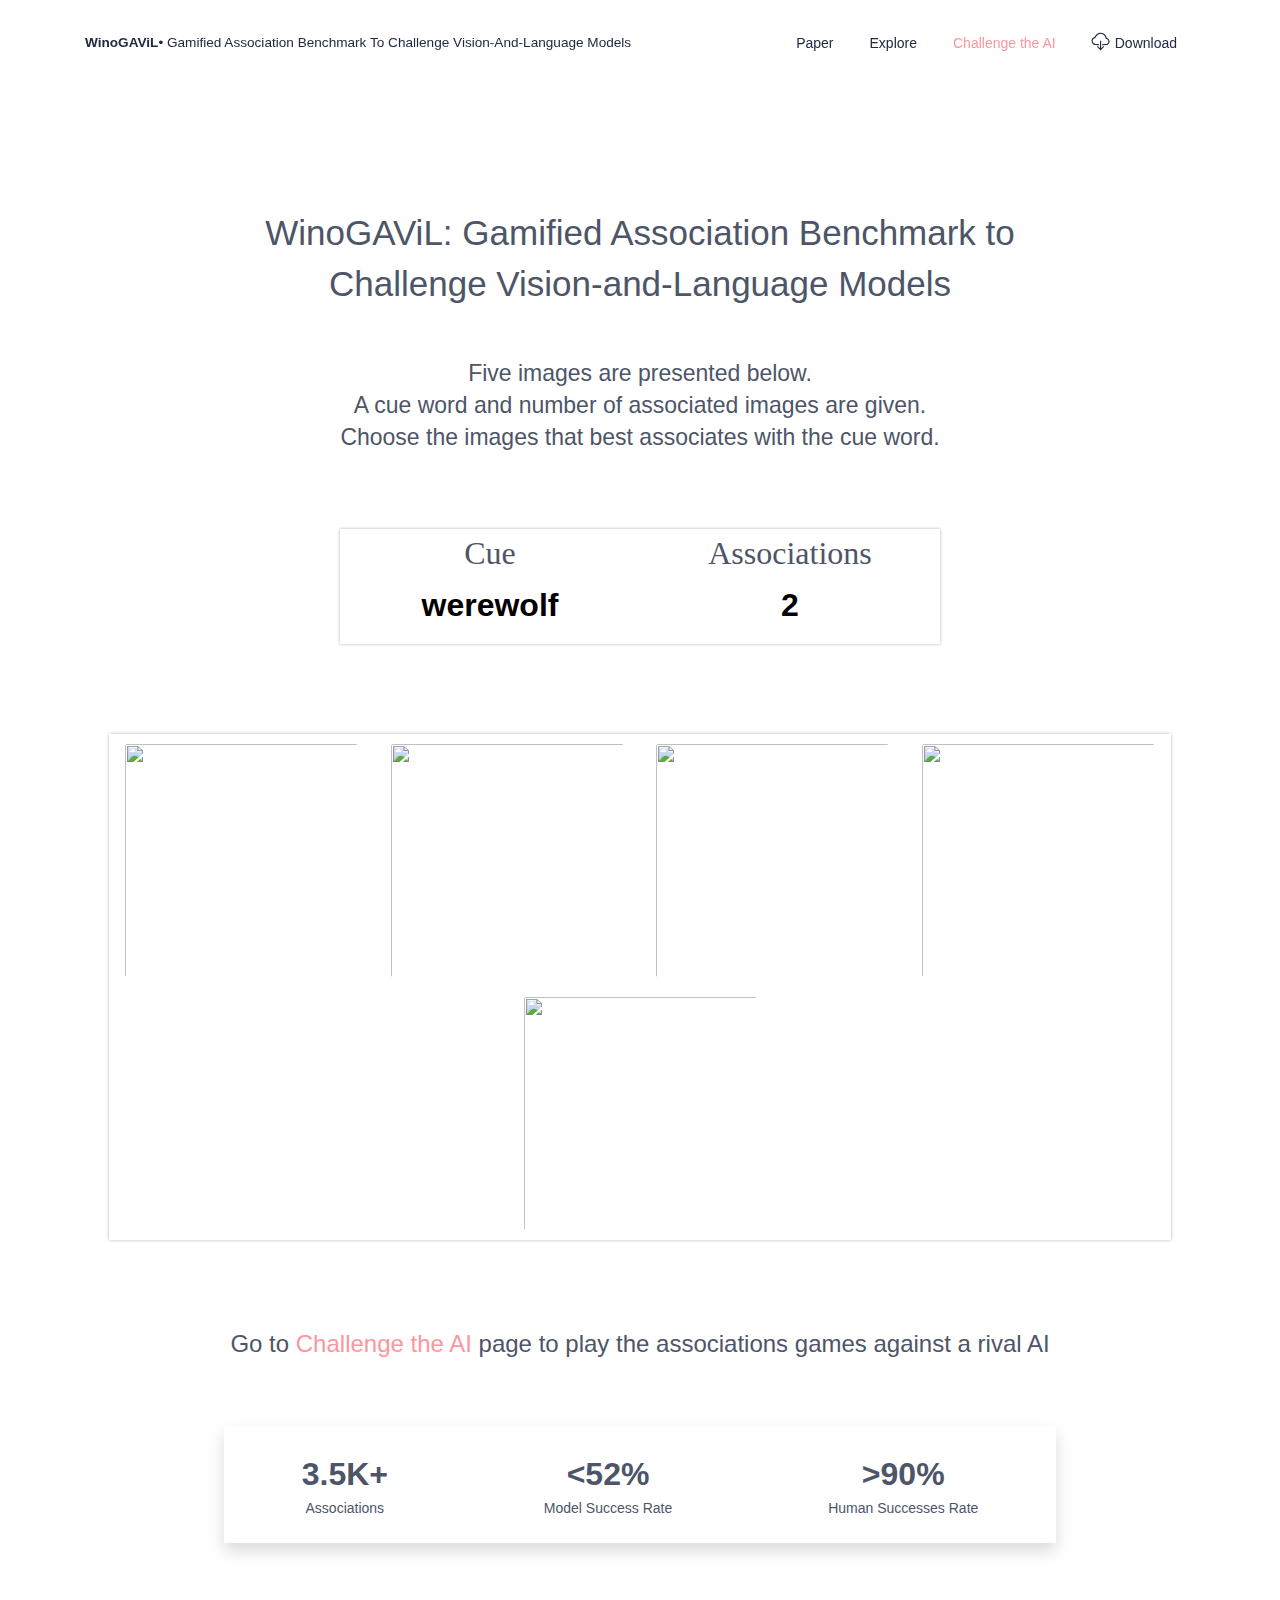
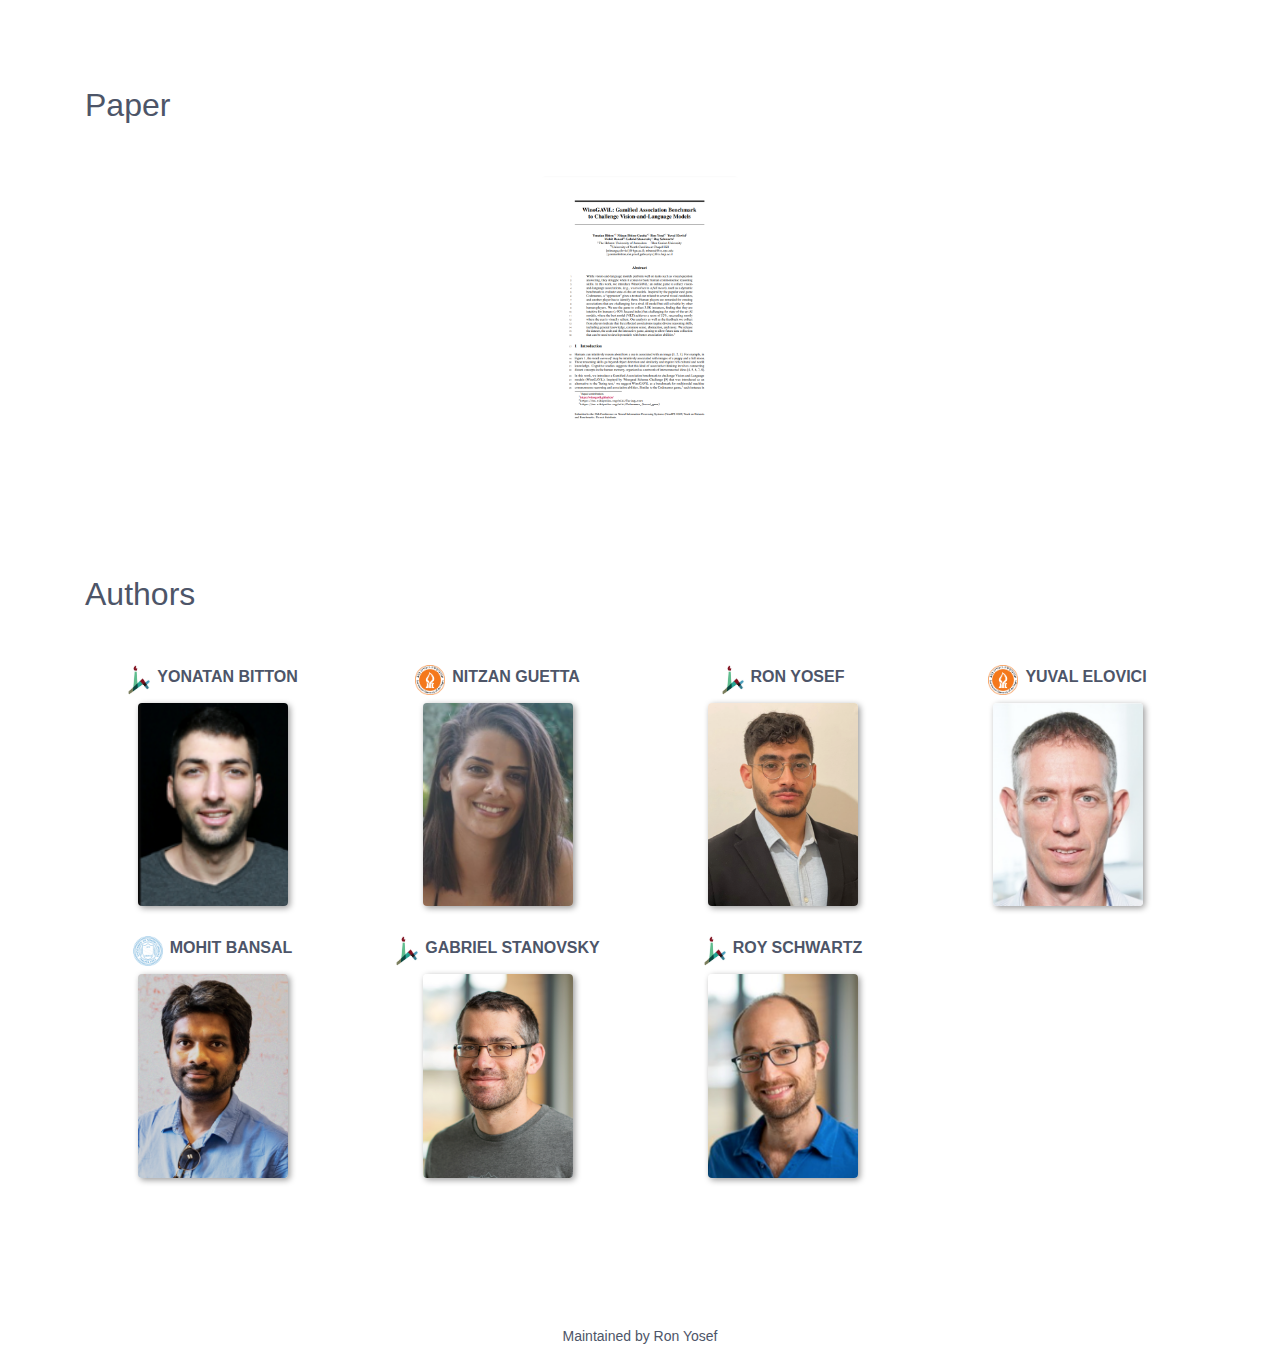
==== index.html @ ca6000cd "works" ====
<!--
=========================================================
* BLK Design System Angular - v1.2.0
=========================================================

* Product Page: https://www.creative-tim.com/product/blk-design-system-angular
* Copyright 2021 Creative Tim (https://www.creative-tim.com)
* Licensed under MIT

* Coded by Creative Tim

=========================================================

* The above copyright notice and this permission notice shall be included in all copies or substantial portions of the Software.

=========================================================

* Heavily modified by Lampent
* Copyright 2022 Lampent
* Licensed under MIT

=========================================================
 -->
<!DOCTYPE html>
<html lang="en">
  <head>
    <meta charset="UTF-8"/>
    <meta name="viewport" content="width=device-width, initial-scale=1, shrink-to-fit=no"/>
    <base href="/">
    <title>WinoGAViL - Gamified Association Benchmark to Challenge Vision-and-Language Models</title>
    <!--     Fonts and icons     -->
    <link href="https://unpkg.com/@angular/material/prebuilt-themes/indigo-pink.css" rel="stylesheet">

    <style type="text/css">@font-face{font-family:'Poppins';font-style:normal;font-weight:200;src:url(https://fonts.gstatic.com/s/poppins/v19/pxiByp8kv8JHgFVrLFj_Z1xlEw.woff) format('woff');}@font-face{font-family:'Poppins';font-style:normal;font-weight:300;src:url(https://fonts.gstatic.com/s/poppins/v19/pxiByp8kv8JHgFVrLDz8Z1xlEw.woff) format('woff');}@font-face{font-family:'Poppins';font-style:normal;font-weight:400;src:url(https://fonts.gstatic.com/s/poppins/v19/pxiEyp8kv8JHgFVrJJfedA.woff) format('woff');}@font-face{font-family:'Poppins';font-style:normal;font-weight:600;src:url(https://fonts.gstatic.com/s/poppins/v19/pxiByp8kv8JHgFVrLEj6Z1xlEw.woff) format('woff');}@font-face{font-family:'Poppins';font-style:normal;font-weight:700;src:url(https://fonts.gstatic.com/s/poppins/v19/pxiByp8kv8JHgFVrLCz7Z1xlEw.woff) format('woff');}@font-face{font-family:'Poppins';font-style:normal;font-weight:800;src:url(https://fonts.gstatic.com/s/poppins/v19/pxiByp8kv8JHgFVrLDD4Z1xlEw.woff) format('woff');}@font-face{font-family:'Poppins';font-style:normal;font-weight:200;src:url(https://fonts.gstatic.com/s/poppins/v19/pxiByp8kv8JHgFVrLFj_Z11lFd2JQEl8qw.woff2) format('woff2');unicode-range:U+0900-097F, U+1CD0-1CF6, U+1CF8-1CF9, U+200C-200D, U+20A8, U+20B9, U+25CC, U+A830-A839, U+A8E0-A8FB;}@font-face{font-family:'Poppins';font-style:normal;font-weight:200;src:url(https://fonts.gstatic.com/s/poppins/v19/pxiByp8kv8JHgFVrLFj_Z1JlFd2JQEl8qw.woff2) format('woff2');unicode-range:U+0100-024F, U+0259, U+1E00-1EFF, U+2020, U+20A0-20AB, U+20AD-20CF, U+2113, U+2C60-2C7F, U+A720-A7FF;}@font-face{font-family:'Poppins';font-style:normal;font-weight:200;src:url(https://fonts.gstatic.com/s/poppins/v19/pxiByp8kv8JHgFVrLFj_Z1xlFd2JQEk.woff2) format('woff2');unicode-range:U+0000-00FF, U+0131, U+0152-0153, U+02BB-02BC, U+02C6, U+02DA, U+02DC, U+2000-206F, U+2074, U+20AC, U+2122, U+2191, U+2193, U+2212, U+2215, U+FEFF, U+FFFD;}@font-face{font-family:'Poppins';font-style:normal;font-weight:300;src:url(https://fonts.gstatic.com/s/poppins/v19/pxiByp8kv8JHgFVrLDz8Z11lFd2JQEl8qw.woff2) format('woff2');unicode-range:U+0900-097F, U+1CD0-1CF6, U+1CF8-1CF9, U+200C-200D, U+20A8, U+20B9, U+25CC, U+A830-A839, U+A8E0-A8FB;}@font-face{font-family:'Poppins';font-style:normal;font-weight:300;src:url(https://fonts.gstatic.com/s/poppins/v19/pxiByp8kv8JHgFVrLDz8Z1JlFd2JQEl8qw.woff2) format('woff2');unicode-range:U+0100-024F, U+0259, U+1E00-1EFF, U+2020, U+20A0-20AB, U+20AD-20CF, U+2113, U+2C60-2C7F, U+A720-A7FF;}@font-face{font-family:'Poppins';font-style:normal;font-weight:300;src:url(https://fonts.gstatic.com/s/poppins/v19/pxiByp8kv8JHgFVrLDz8Z1xlFd2JQEk.woff2) format('woff2');unicode-range:U+0000-00FF, U+0131, U+0152-0153, U+02BB-02BC, U+02C6, U+02DA, U+02DC, U+2000-206F, U+2074, U+20AC, U+2122, U+2191, U+2193, U+2212, U+2215, U+FEFF, U+FFFD;}@font-face{font-family:'Poppins';font-style:normal;font-weight:400;src:url(https://fonts.gstatic.com/s/poppins/v19/pxiEyp8kv8JHgFVrJJbecnFHGPezSQ.woff2) format('woff2');unicode-range:U+0900-097F, U+1CD0-1CF6, U+1CF8-1CF9, U+200C-200D, U+20A8, U+20B9, U+25CC, U+A830-A839, U+A8E0-A8FB;}@font-face{font-family:'Poppins';font-style:normal;font-weight:400;src:url(https://fonts.gstatic.com/s/poppins/v19/pxiEyp8kv8JHgFVrJJnecnFHGPezSQ.woff2) format('woff2');unicode-range:U+0100-024F, U+0259, U+1E00-1EFF, U+2020, U+20A0-20AB, U+20AD-20CF, U+2113, U+2C60-2C7F, U+A720-A7FF;}@font-face{font-family:'Poppins';font-style:normal;font-weight:400;src:url(https://fonts.gstatic.com/s/poppins/v19/pxiEyp8kv8JHgFVrJJfecnFHGPc.woff2) format('woff2');unicode-range:U+0000-00FF, U+0131, U+0152-0153, U+02BB-02BC, U+02C6, U+02DA, U+02DC, U+2000-206F, U+2074, U+20AC, U+2122, U+2191, U+2193, U+2212, U+2215, U+FEFF, U+FFFD;}@font-face{font-family:'Poppins';font-style:normal;font-weight:600;src:url(https://fonts.gstatic.com/s/poppins/v19/pxiByp8kv8JHgFVrLEj6Z11lFd2JQEl8qw.woff2) format('woff2');unicode-range:U+0900-097F, U+1CD0-1CF6, U+1CF8-1CF9, U+200C-200D, U+20A8, U+20B9, U+25CC, U+A830-A839, U+A8E0-A8FB;}@font-face{font-family:'Poppins';font-style:normal;font-weight:600;src:url(https://fonts.gstatic.com/s/poppins/v19/pxiByp8kv8JHgFVrLEj6Z1JlFd2JQEl8qw.woff2) format('woff2');unicode-range:U+0100-024F, U+0259, U+1E00-1EFF, U+2020, U+20A0-20AB, U+20AD-20CF, U+2113, U+2C60-2C7F, U+A720-A7FF;}@font-face{font-family:'Poppins';font-style:normal;font-weight:600;src:url(https://fonts.gstatic.com/s/poppins/v19/pxiByp8kv8JHgFVrLEj6Z1xlFd2JQEk.woff2) format('woff2');unicode-range:U+0000-00FF, U+0131, U+0152-0153, U+02BB-02BC, U+02C6, U+02DA, U+02DC, U+2000-206F, U+2074, U+20AC, U+2122, U+2191, U+2193, U+2212, U+2215, U+FEFF, U+FFFD;}@font-face{font-family:'Poppins';font-style:normal;font-weight:700;src:url(https://fonts.gstatic.com/s/poppins/v19/pxiByp8kv8JHgFVrLCz7Z11lFd2JQEl8qw.woff2) format('woff2');unicode-range:U+0900-097F, U+1CD0-1CF6, U+1CF8-1CF9, U+200C-200D, U+20A8, U+20B9, U+25CC, U+A830-A839, U+A8E0-A8FB;}@font-face{font-family:'Poppins';font-style:normal;font-weight:700;src:url(https://fonts.gstatic.com/s/poppins/v19/pxiByp8kv8JHgFVrLCz7Z1JlFd2JQEl8qw.woff2) format('woff2');unicode-range:U+0100-024F, U+0259, U+1E00-1EFF, U+2020, U+20A0-20AB, U+20AD-20CF, U+2113, U+2C60-2C7F, U+A720-A7FF;}@font-face{font-family:'Poppins';font-style:normal;font-weight:700;src:url(https://fonts.gstatic.com/s/poppins/v19/pxiByp8kv8JHgFVrLCz7Z1xlFd2JQEk.woff2) format('woff2');unicode-range:U+0000-00FF, U+0131, U+0152-0153, U+02BB-02BC, U+02C6, U+02DA, U+02DC, U+2000-206F, U+2074, U+20AC, U+2122, U+2191, U+2193, U+2212, U+2215, U+FEFF, U+FFFD;}@font-face{font-family:'Poppins';font-style:normal;font-weight:800;src:url(https://fonts.gstatic.com/s/poppins/v19/pxiByp8kv8JHgFVrLDD4Z11lFd2JQEl8qw.woff2) format('woff2');unicode-range:U+0900-097F, U+1CD0-1CF6, U+1CF8-1CF9, U+200C-200D, U+20A8, U+20B9, U+25CC, U+A830-A839, U+A8E0-A8FB;}@font-face{font-family:'Poppins';font-style:normal;font-weight:800;src:url(https://fonts.gstatic.com/s/poppins/v19/pxiByp8kv8JHgFVrLDD4Z1JlFd2JQEl8qw.woff2) format('woff2');unicode-range:U+0100-024F, U+0259, U+1E00-1EFF, U+2020, U+20A0-20AB, U+20AD-20CF, U+2113, U+2C60-2C7F, U+A720-A7FF;}@font-face{font-family:'Poppins';font-style:normal;font-weight:800;src:url(https://fonts.gstatic.com/s/poppins/v19/pxiByp8kv8JHgFVrLDD4Z1xlFd2JQEk.woff2) format('woff2');unicode-range:U+0000-00FF, U+0131, U+0152-0153, U+02BB-02BC, U+02C6, U+02DA, U+02DC, U+2000-206F, U+2074, U+20AC, U+2122, U+2191, U+2193, U+2212, U+2215, U+FEFF, U+FFFD;}</style>
    <script src="https://kit.fontawesome.com/ccc077665f.js" crossorigin="anonymous"></script>
  <link rel="stylesheet" href="styles.8624b3cda07a7fea224f.css"></head>
  <body>
    <app-root></app-root>
  <script src="runtime-es2015.b19142de9d31634dd376.js" type="module"></script><script src="runtime-es5.b19142de9d31634dd376.js" nomodule="" defer=""></script><script src="polyfills-es5.5ba85672ff44aabfd56e.js" nomodule="" defer=""></script><script src="polyfills-es2015.fab970680b4248379cdc.js" type="module"></script><script src="main-es2015.b086e80bc866c011939e.js" type="module"></script><script src="main-es5.b086e80bc866c011939e.js" nomodule="" defer=""></script></body>
</html>
---- styles.8624b3cda07a7fea224f.css ----
@charset "UTF-8";h1,h2,h3,h4,h5,h6{color:#4d5568!important}.flex-between{justify-content:space-between}.flex-between,.flex-center{display:flex;align-items:center;flex-direction:column}.flex-center{justify-content:center}.personal-details-form-container{width:100vw;height:100vh;-webkit-backdrop-filter:blur(5px);backdrop-filter:blur(5px);position:absolute;color:#000;z-index:999}.personal-details-form{position:relative;display:flex;flex-direction:column;left:50%;top:35%;transform:translate(-50%,-50%);width:300px;z-index:1000;background-color:#fff;padding:20px;border-radius:13px;border:1px solid rgba(0,0,0,.21176470588235294)}i{-webkit-touch-callout:none!important;-webkit-user-select:none!important;-moz-user-select:none!important;user-select:none!important}.footer{text-align:center!important;padding:3rem 1rem 1rem!important;background:transparent!important;border:none!important}.tooltip-inner{font-size:1rem!important;max-width:300px!important}.nav-item>.nav-link:hover{border-color:#fd5d93!important}.center-container{display:flex;flex-direction:column;justify-content:center;align-items:center}.content-center-six{padding-top:1rem!important}.test-me-container-six{padding-bottom:0!important}.analogies-board{align-items:center;display:flex;flex-direction:column;justify-content:center;padding-bottom:1rem}.cdk-overlay-pane{width:450px!important;height:400px!important}.mat-dialog-container{background-color:#ffeced!important;overflow:hidden!important}.noselect,button,div,h1,h2,h3,h4,img,p{-webkit-touch-callout:none;-webkit-user-select:none;-moz-user-select:none;user-select:none}:root{--page-background:#fff;--scrollbar-track:transparent;--scrollbar-thumb:#ffc6c8;--scrollbar-thumb-hover:#ffb1b4;--scrollbar-width:12px}html.dark{--page-background:#000;--scrollbar-thumb:#ffc6c8;--scrollbar-thumb-hover:#ffb1b4}*{scrollbar-width:thick;scrollbar-color:var(--scrollbar-thumb) var(--scrollbar-track)}::-webkit-scrollbar{width:var(--scrollbar-width);height:var(--scrollbar-width)}::-webkit-scrollbar-track{background:var(--scrollbar-track)}::-webkit-scrollbar-thumb{background:var(--scrollbar-thumb);border-radius:var(--scrollbar-width);border:calc(var(--scrollbar-width) / 4) solid var(--page-background)}::-webkit-scrollbar-thumb:hover{background:var(--scrollbar-thumb-hover)}@font-face{font-family:Nucleo;src:url(nucleo.bd5cce8bf40be5947637.eot);src:url(nucleo.bd5cce8bf40be5947637.eot) format("embedded-opentype"),url(nucleo.6dfb4833e3a0132fd1fc.woff2) format("woff2"),url(nucleo.5c65ef4d6434bb8062a3.woff) format("woff"),url(nucleo.35b08447277ca7bf9f09.ttf) format("truetype");font-weight:400;font-style:normal}.tim-icons{display:inline-block;font:normal normal normal 1em/1 Nucleo;vertical-align:middle;speak:none;text-transform:none;-webkit-font-smoothing:antialiased;-moz-osx-font-smoothing:grayscale}.font-icon-detail{text-align:center;padding:45px 0 30px;border:1px solid #e44cc4;border-radius:.1875rem;margin:15px 0;min-height:168px}.font-icon-detail i{color:#fff;font-size:1.5em}.font-icon-detail p{color:#e44cc4!important;margin-top:30px;padding:0 10px;font-size:.7142em}.tim-icons-sm{font-size:.8em}.tim-icons-lg{font-size:1.2em}.tim-icons-16{font-size:16px}.tim-icons-32{font-size:32px}.tim-icons-bg-circle,.tim-icons-bg-square{padding:.35em}.tim-icons-bg-circle{border-radius:50%}.tim-icons-is-spinning{-webkit-animation:tim-icons-spin 2s linear infinite;animation:tim-icons-spin 2s linear infinite}@-webkit-keyframes tim-icons-spin{0%{-webkit-transform:rotate(0deg)}to{-webkit-transform:rotate(1turn)}}@keyframes tim-icons-spin{0%{transform:rotate(0deg)}to{transform:rotate(1turn)}}.icon-alert-circle-exc:before{content:"\ea02"}.icon-align-center:before{content:"\ea03"}.icon-align-left-2:before{content:"\ea04"}.icon-app:before{content:"\ea05"}.icon-atom:before{content:"\ea06"}.icon-attach-87:before{content:"\ea07"}.icon-badge:before{content:"\ea08"}.icon-bag-16:before{content:"\ea09"}.icon-bank:before{content:"\ea0a"}.icon-basket-simple:before{content:"\ea0b"}.icon-bell-55:before{content:"\ea0c"}.icon-bold:before{content:"\ea0d"}.icon-book-bookmark:before{content:"\ea0e"}.icon-bulb-63:before{content:"\ea0f"}.icon-bullet-list-67:before{content:"\ea10"}.icon-bus-front-12:before{content:"\ea11"}.icon-button-pause:before{content:"\ea12"}.icon-button-power:before{content:"\ea13"}.icon-calendar-60:before{content:"\ea14"}.icon-camera-18:before{content:"\ea15"}.icon-caps-small:before{content:"\ea16"}.icon-cart:before{content:"\ea17"}.icon-chart-bar-32:before{content:"\ea18"}.icon-chart-pie-36:before{content:"\ea19"}.icon-chat-33:before{content:"\ea1a"}.icon-check-2:before{content:"\ea1b"}.icon-cloud-download-93:before{content:"\ea1c"}.icon-cloud-upload-94:before{content:"\ea1d"}.icon-coins:before{content:"\ea1e"}.icon-compass-05:before{content:"\ea1f"}.icon-controller:before{content:"\ea20"}.icon-credit-card:before{content:"\ea21"}.icon-delivery-fast:before{content:"\ea22"}.icon-double-left:before{content:"\ea23"}.icon-double-right:before{content:"\ea24"}.icon-email-85:before{content:"\ea25"}.icon-gift-2:before{content:"\ea26"}.icon-globe-2:before{content:"\ea27"}.icon-headphones:before{content:"\ea28"}.icon-heart-2:before{content:"\ea29"}.icon-html5:before{content:"\ea2a"}.icon-image-02:before{content:"\ea2b"}.icon-istanbul:before{content:"\ea2c"}.icon-key-25:before{content:"\ea2d"}.icon-laptop:before{content:"\ea2e"}.icon-light-3:before{content:"\ea2f"}.icon-link-72:before{content:"\ea30"}.icon-lock-circle:before{content:"\ea31"}.icon-map-big:before{content:"\ea32"}.icon-minimal-down:before{content:"\ea33"}.icon-minimal-left:before{content:"\ea34"}.icon-minimal-right:before{content:"\ea35"}.icon-minimal-up:before{content:"\ea36"}.icon-mobile:before{content:"\ea37"}.icon-molecule-40:before{content:"\ea38"}.icon-money-coins:before{content:"\ea39"}.icon-notes:before{content:"\ea3a"}.icon-palette:before{content:"\ea3b"}.icon-paper:before{content:"\ea3c"}.icon-pencil:before{content:"\ea3d"}.icon-pin:before{content:"\ea3e"}.icon-planet:before{content:"\ea3f"}.icon-puzzle-10:before{content:"\ea40"}.icon-satisfied:before{content:"\ea41"}.icon-scissors:before{content:"\ea42"}.icon-send:before{content:"\ea43"}.icon-settings-gear-63:before{content:"\ea44"}.icon-settings:before{content:"\ea45"}.icon-simple-add:before{content:"\ea46"}.icon-simple-delete:before{content:"\ea47"}.icon-simple-remove:before{content:"\ea48"}.icon-single-02:before{content:"\ea49"}.icon-single-copy-04:before{content:"\ea4a"}.icon-sound-wave:before{content:"\ea4b"}.icon-spaceship:before{content:"\ea4c"}.icon-square-pin:before{content:"\ea4d"}.icon-support-17:before{content:"\ea4e"}.icon-tablet-2:before{content:"\ea4f"}.icon-tag:before{content:"\ea50"}.icon-tap-02:before{content:"\ea51"}.icon-tie-bow:before{content:"\ea52"}.icon-time-alarm:before{content:"\ea53"}.icon-trash-simple:before{content:"\ea54"}.icon-triangle-right-17:before{content:"\ea55"}.icon-trophy:before{content:"\ea56"}.icon-tv-2:before{content:"\ea57"}.icon-upload:before{content:"\ea58"}.icon-user-run:before{content:"\ea59"}.icon-vector:before{content:"\ea5a"}.icon-video-66:before{content:"\ea5b"}.icon-volume-98:before{content:"\ea5c"}.icon-wallet-43:before{content:"\ea5d"}.icon-watch-time:before{content:"\ea5e"}.icon-wifi:before{content:"\ea5f"}.icon-world:before{content:"\ea60"}.icon-zoom-split:before{content:"\ea61"}.icon-refresh-01:before{content:"\ea62"}.icon-refresh-02:before{content:"\ea63"}.icon-shape-star:before{content:"\ea64"}.icon-components:before{content:"\ea65"}.bs-datepicker{display:flex;align-items:stretch;flex-flow:row wrap;background:#fff;box-shadow:0 0 10px 0 #aaa;position:relative;z-index:1}.bs-datepicker:after{clear:both;content:"";display:block}.bs-datepicker bs-day-picker{float:left}.bs-datepicker-btns button:active,.bs-datepicker-btns button:focus,.bs-datepicker-btns button:hover,.bs-datepicker-predefined-btns button:active,.bs-datepicker-predefined-btns button:focus,.bs-datepicker button:active,.bs-datepicker button:focus,.bs-datepicker button:hover,.bs-datepicker input:active,.bs-datepicker input:focus,.bs-datepicker input:hover{outline:none}.bs-datepicker-head{min-width:270px;height:50px;padding:10px;border-radius:3px 3px 0 0;text-align:justify}.bs-datepicker-head:after{content:"";display:inline-block;vertical-align:top;width:100%}.bs-datepicker-head button{display:inline-block;vertical-align:top;padding:0;height:30px;line-height:30px;border:0;background:transparent;text-align:center;cursor:pointer;color:#fff;transition:.3s}.bs-datepicker-head button[disabled],.bs-datepicker-head button[disabled]:active,.bs-datepicker-head button[disabled]:hover{background:hsla(0,0%,86.7%,.3);color:#f5f5f5;cursor:not-allowed}.bs-datepicker-head button.next,.bs-datepicker-head button.previous{border-radius:50%;width:30px;height:30px}.bs-datepicker-head button.next span,.bs-datepicker-head button.previous span{font-size:28px;line-height:1;display:inline-block;position:relative;height:100%;width:100%;border-radius:50%}.bs-datepicker-head button.current{border-radius:15px;max-width:155px;padding:0 13px}.bs-datepicker-head button:hover{background-color:rgba(0,0,0,.1)}.bs-datepicker-head button:active{background-color:rgba(0,0,0,.2)}.bs-datepicker-body{padding:10px;border-radius:0 0 3px 3px;min-height:232px;min-width:278px;border:1px solid #e9edf0}.bs-datepicker-body .days.weeks{position:relative;z-index:1}.bs-datepicker-body table{width:100%;border-collapse:separate;border-spacing:0}.bs-datepicker-body table th{font-size:13px;color:#9aaec1;font-weight:400;text-align:center}.bs-datepicker-body table td{color:#54708b;text-align:center;position:relative;padding:0}.bs-datepicker-body table td span{display:block;margin:0 auto;font-size:13px;border-radius:50%;-moz-user-select:none;-webkit-user-select:none;-ms-user-select:none}.bs-datepicker-body table td:not(.disabled):not(.week) span:not(.disabled):not(.is-other-month){cursor:pointer}.bs-datepicker-body table td.is-highlighted:not(.disabled):not(.selected) span,.bs-datepicker-body table td span.is-highlighted:not(.disabled):not(.selected){background-color:#e9edf0;transition:0s}.bs-datepicker-body table td.is-active-other-month:not(.disabled):not(.selected) span,.bs-datepicker-body table td span.is-active-other-month:not(.disabled):not(.selected){background-color:#e9edf0;transition:0s;cursor:pointer}.bs-datepicker-body table td.disabled span,.bs-datepicker-body table td span.disabled{color:#9aaec1}.bs-datepicker-body table td.selected span,.bs-datepicker-body table td span.selected{color:#fff}.bs-datepicker-body table td.is-other-month span,.bs-datepicker-body table td span.is-other-month{color:rgba(0,0,0,.25)}.bs-datepicker-body table td.active{position:relative}.bs-datepicker-body table td.active.select-start:before{left:35%}.bs-datepicker-body table td.active.select-end:before{left:-85%}.bs-datepicker-body table td.active.select-end span:after,.bs-datepicker-body table td.active.select-start span:after,.bs-datepicker-body table td span.active.select-end:after,.bs-datepicker-body table td span.active.select-start:after{content:"";display:block;position:absolute;z-index:-1;width:100%;height:100%;transition:.3s;top:0;border-radius:50%}.bs-datepicker-body table td:before,.bs-datepicker-body table td span:before{content:"";display:block;position:absolute;z-index:-1;top:6px;bottom:6px;left:-3px;right:-2px;box-sizing:content-box;background:transparent}.bs-datepicker-body table td.active.select-start+td.active:before{left:-20%}.bs-datepicker-body table td:last-child.active:before{border-radius:0 3px 3px 0;width:125%;left:-25%}.bs-datepicker-body table td[class*=select-] span,.bs-datepicker-body table td span[class*=select-]{border-radius:50%;color:#fff}.bs-datepicker-body table.days span.active:not(.select-start):before,.bs-datepicker-body table.days span.in-range:not(.select-start):before,.bs-datepicker-body table.days td.active:not(.select-start):before,.bs-datepicker-body table.days td.in-range:not(.select-start):before{background:#e9edf0}.bs-datepicker-body table.days span{width:32px;height:32px;line-height:32px}.bs-datepicker-body table.days span.select-start{z-index:2}.bs-datepicker-body table.days span.is-highlighted.in-range:before{right:3px;left:0}.bs-datepicker-body table.days span.in-range.select-end:before{right:4px;left:0}.bs-datepicker-body table.days td.active+td.is-highlighted:before,.bs-datepicker-body table.days td.active+td.select-end:before,.bs-datepicker-body table.days td.in-range+td.is-highlighted:before,.bs-datepicker-body table.days td.in-range+td.select-end:before,.bs-datepicker-body table.days td.select-start+td.is-highlighted:before,.bs-datepicker-body table.days td.select-start+td.select-end:before{background:#e9edf0;width:100%}.bs-datepicker-body table.weeks tr td:nth-child(2).active:before{border-radius:3px 0 0 3px;left:0;width:100%}.bs-datepicker-body table:not(.weeks) tr td:first-child:before{border-radius:3px 0 0 3px}.bs-datepicker-body table.years td span{width:46px;height:46px;line-height:45px;margin:0 auto}.bs-datepicker-body table.years tr:not(:last-child) td span{margin-bottom:8px}.bs-datepicker-body table.months td{height:52px}.bs-datepicker-body table.months td span{padding:6px;border-radius:15px}.bs-datepicker .current-timedate{color:#54708b;font-size:15px;text-align:center;height:30px;line-height:30px;border-radius:20px;border:1px solid #e9edf0;margin-bottom:10px;cursor:pointer;text-transform:uppercase;-moz-user-select:none;-webkit-user-select:none;-ms-user-select:none}.bs-datepicker .current-timedate span:not(:empty):before{content:"";width:15px;height:16px;display:inline-block;margin-right:4px;vertical-align:text-bottom;background:url([data-uri])}.bs-datepicker-multiple{border-radius:4px 0 0 4px}.bs-datepicker-multiple+.bs-datepicker-multiple{margin-left:10px}.bs-datepicker-multiple .bs-datepicker{box-shadow:none;position:relative}.bs-datepicker-multiple .bs-datepicker:not(:last-child){padding-right:10px}.bs-datepicker-multiple .bs-datepicker+.bs-datepicker:after{content:"";display:block;width:14px;height:10px;background:url([data-uri]);position:absolute;top:25px;left:-8px}.bs-datepicker-multiple .bs-datepicker .left{float:left}.bs-datepicker-multiple .bs-datepicker .right{float:right}.bs-datepicker-container{padding:15px}.bs-datepicker .bs-media-container{display:flex}@media (max-width:768px){.bs-datepicker .bs-media-container{flex-direction:column}}.bs-datepicker-custom-range{padding:15px;background:#eee}.bs-datepicker-predefined-btns button{width:100%;display:block;height:30px;background-color:#9aaec1;border-radius:4px;color:#fff;border:0;margin-bottom:10px;padding:0 18px;text-align:left;transition:.3s}.bs-datepicker-predefined-btns button:hover{background-color:#54708b}.bs-datepicker-buttons{display:flex;flex-flow:row wrap;justify-content:flex-end;padding-top:10px;border-top:1px solid #e9edf0}.bs-datepicker-buttons .btn-default{margin-left:10px}.bs-datepicker-buttons .btn-today-wrapper{display:flex;flex-flow:row wrap}.bs-datepicker-buttons .clear-right,.bs-datepicker-buttons .today-right{flex-grow:0}.bs-datepicker-buttons .clear-left,.bs-datepicker-buttons .today-left{flex-grow:1}.bs-datepicker-buttons .clear-center,.bs-datepicker-buttons .today-center{flex-grow:0.5}.bs-timepicker-container{padding:10px 0}.bs-timepicker-label{color:#54708b;margin-bottom:10px}.bs-timepicker-controls{display:inline-block;vertical-align:top;margin-right:10px}.bs-timepicker-controls button{width:20px;height:20px;border-radius:50%;border:0;background-color:#e9edf0;color:#54708b;font-size:16px;font-weight:700;vertical-align:middle;line-height:0;padding:0;transition:.3s}.bs-timepicker-controls button:hover{background-color:#d5dadd}.bs-timepicker-controls input{width:35px;height:25px;border-radius:13px;text-align:center;border:1px solid #e9edf0}.bs-timepicker .switch-time-format{text-transform:uppercase;min-width:54px;height:25px;border-radius:20px;border:1px solid #e9edf0;background:#fff;color:#54708b;font-size:13px}.bs-timepicker .switch-time-format img{vertical-align:initial;margin-left:4px}bs-datepicker-container,bs-daterangepicker-container{z-index:1080}@media (max-width:768px){.bs-datepicker-multiple{display:flex}.bs-datepicker-multiple+.bs-datepicker-multiple{margin-top:10px;margin-left:0}}.theme-default .bs-datepicker-head{background-color:#777}.theme-default .btn-clear-wrapper .btn-success,.theme-default .btn-today-wrapper .btn-success{background-color:#777;border-color:#777}.theme-default .btn-clear-wrapper .btn-success:focus,.theme-default .btn-clear-wrapper .btn-success:not(:disabled):not(.disabled):active:focus,.theme-default .btn-today-wrapper .btn-success:focus,.theme-default .btn-today-wrapper .btn-success:not(:disabled):not(.disabled):active:focus{box-shadow:none}.theme-default .btn-clear-wrapper .btn-success:not(:disabled):not(.disabled):active,.theme-default .btn-today-wrapper .btn-success:not(:disabled):not(.disabled):active{background-color:#616161;border-color:#616161}.theme-default .btn-clear-wrapper .btn-success:hover,.theme-default .btn-today-wrapper .btn-success:hover{background-color:#6f6e6e;border-color:#6f6e6e}.theme-default .bs-datepicker-body table td.selected span,.theme-default .bs-datepicker-body table td[class*=select-] span:after,.theme-default .bs-datepicker-body table td span.selected,.theme-default .bs-datepicker-body table td span[class*=select-]:after,.theme-default .bs-datepicker-predefined-btns button.selected{background-color:#777}.theme-default .bs-datepicker-body table td.week span{color:#777}.theme-default .bs-datepicker-body table td.active-week span:hover{cursor:pointer;background-color:#777;color:#fff;opacity:.5;transition:0s}.theme-green .bs-datepicker-head{background-color:#5cb85c}.theme-green .btn-clear-wrapper .btn-success,.theme-green .btn-today-wrapper .btn-success{background-color:#5cb85c;border-color:#5cb85c}.theme-green .btn-clear-wrapper .btn-success:focus,.theme-green .btn-clear-wrapper .btn-success:not(:disabled):not(.disabled):active:focus,.theme-green .btn-today-wrapper .btn-success:focus,.theme-green .btn-today-wrapper .btn-success:not(:disabled):not(.disabled):active:focus{box-shadow:none}.theme-green .btn-clear-wrapper .btn-success:not(:disabled):not(.disabled):active,.theme-green .btn-today-wrapper .btn-success:not(:disabled):not(.disabled):active{background-color:#1e7e34;border-color:#1e7e34}.theme-green .btn-clear-wrapper .btn-success:hover,.theme-green .btn-today-wrapper .btn-success:hover{background-color:#218838;border-color:#218838}.theme-green .bs-datepicker-body table td.selected span,.theme-green .bs-datepicker-body table td[class*=select-] span:after,.theme-green .bs-datepicker-body table td span.selected,.theme-green .bs-datepicker-body table td span[class*=select-]:after,.theme-green .bs-datepicker-predefined-btns button.selected{background-color:#5cb85c}.theme-green .bs-datepicker-body table td.week span{color:#5cb85c}.theme-green .bs-datepicker-body table td.active-week span:hover{cursor:pointer;background-color:#5cb85c;color:#fff;opacity:.5;transition:0s}.theme-blue .bs-datepicker-head{background-color:#5bc0de}.theme-blue .btn-clear-wrapper .btn-success,.theme-blue .btn-today-wrapper .btn-success{background-color:#5bc0de;border-color:#5bc0de}.theme-blue .btn-clear-wrapper .btn-success:focus,.theme-blue .btn-clear-wrapper .btn-success:not(:disabled):not(.disabled):active:focus,.theme-blue .btn-today-wrapper .btn-success:focus,.theme-blue .btn-today-wrapper .btn-success:not(:disabled):not(.disabled):active:focus{box-shadow:none}.theme-blue .btn-clear-wrapper .btn-success:not(:disabled):not(.disabled):active,.theme-blue .btn-today-wrapper .btn-success:not(:disabled):not(.disabled):active{background-color:#2aa8cd;border-color:#2aa8cd}.theme-blue .btn-clear-wrapper .btn-success:hover,.theme-blue .btn-today-wrapper .btn-success:hover{background-color:#3ab3d7;border-color:#3ab3d7}.theme-blue .bs-datepicker-body table td.selected span,.theme-blue .bs-datepicker-body table td[class*=select-] span:after,.theme-blue .bs-datepicker-body table td span.selected,.theme-blue .bs-datepicker-body table td span[class*=select-]:after,.theme-blue .bs-datepicker-predefined-btns button.selected{background-color:#5bc0de}.theme-blue .bs-datepicker-body table td.week span{color:#5bc0de}.theme-blue .bs-datepicker-body table td.active-week span:hover{cursor:pointer;background-color:#5bc0de;color:#fff;opacity:.5;transition:0s}.theme-dark-blue .bs-datepicker-head{background-color:#337ab7}.theme-dark-blue .btn-clear-wrapper .btn-success,.theme-dark-blue .btn-today-wrapper .btn-success{background-color:#337ab7;border-color:#337ab7}.theme-dark-blue .btn-clear-wrapper .btn-success:focus,.theme-dark-blue .btn-clear-wrapper .btn-success:not(:disabled):not(.disabled):active:focus,.theme-dark-blue .btn-today-wrapper .btn-success:focus,.theme-dark-blue .btn-today-wrapper .btn-success:not(:disabled):not(.disabled):active:focus{box-shadow:none}.theme-dark-blue .btn-clear-wrapper .btn-success:not(:disabled):not(.disabled):active,.theme-dark-blue .btn-today-wrapper .btn-success:not(:disabled):not(.disabled):active{background-color:#266498;border-color:#266498}.theme-dark-blue .btn-clear-wrapper .btn-success:hover,.theme-dark-blue .btn-today-wrapper .btn-success:hover{background-color:#2c6fa9;border-color:#2c6fa9}.theme-dark-blue .bs-datepicker-body table td.selected span,.theme-dark-blue .bs-datepicker-body table td[class*=select-] span:after,.theme-dark-blue .bs-datepicker-body table td span.selected,.theme-dark-blue .bs-datepicker-body table td span[class*=select-]:after,.theme-dark-blue .bs-datepicker-predefined-btns button.selected{background-color:#337ab7}.theme-dark-blue .bs-datepicker-body table td.week span{color:#337ab7}.theme-dark-blue .bs-datepicker-body table td.active-week span:hover{cursor:pointer;background-color:#337ab7;color:#fff;opacity:.5;transition:0s}.theme-red .bs-datepicker-head{background-color:#d9534f}.theme-red .btn-clear-wrapper .btn-success,.theme-red .btn-today-wrapper .btn-success{background-color:#d9534f;border-color:#d9534f}.theme-red .btn-clear-wrapper .btn-success:focus,.theme-red .btn-clear-wrapper .btn-success:not(:disabled):not(.disabled):active:focus,.theme-red .btn-today-wrapper .btn-success:focus,.theme-red .btn-today-wrapper .btn-success:not(:disabled):not(.disabled):active:focus{box-shadow:none}.theme-red .btn-clear-wrapper .btn-success:not(:disabled):not(.disabled):active,.theme-red .btn-today-wrapper .btn-success:not(:disabled):not(.disabled):active{background-color:#d23531;border-color:#d23531}.theme-red .btn-clear-wrapper .btn-success:hover,.theme-red .btn-today-wrapper .btn-success:hover{background-color:#e33732;border-color:#e33732}.theme-red .bs-datepicker-body table td.selected span,.theme-red .bs-datepicker-body table td[class*=select-] span:after,.theme-red .bs-datepicker-body table td span.selected,.theme-red .bs-datepicker-body table td span[class*=select-]:after,.theme-red .bs-datepicker-predefined-btns button.selected{background-color:#d9534f}.theme-red .bs-datepicker-body table td.week span{color:#d9534f}.theme-red .bs-datepicker-body table td.active-week span:hover{cursor:pointer;background-color:#d9534f;color:#fff;opacity:.5;transition:0s}.theme-orange .bs-datepicker-head{background-color:#f0ad4e}.theme-orange .btn-clear-wrapper .btn-success,.theme-orange .btn-today-wrapper .btn-success{background-color:#f0ad4e;border-color:#f0ad4e}.theme-orange .btn-clear-wrapper .btn-success:focus,.theme-orange .btn-clear-wrapper .btn-success:not(:disabled):not(.disabled):active:focus,.theme-orange .btn-today-wrapper .btn-success:focus,.theme-orange .btn-today-wrapper .btn-success:not(:disabled):not(.disabled):active:focus{box-shadow:none}.theme-orange .btn-clear-wrapper .btn-success:not(:disabled):not(.disabled):active,.theme-orange .btn-today-wrapper .btn-success:not(:disabled):not(.disabled):active{background-color:#ed9c29;border-color:#ed9c29}.theme-orange .btn-clear-wrapper .btn-success:hover,.theme-orange .btn-today-wrapper .btn-success:hover{background-color:#ffac35;border-color:#ffac35}.theme-orange .bs-datepicker-body table td.selected span,.theme-orange .bs-datepicker-body table td[class*=select-] span:after,.theme-orange .bs-datepicker-body table td span.selected,.theme-orange .bs-datepicker-body table td span[class*=select-]:after,.theme-orange .bs-datepicker-predefined-btns button.selected{background-color:#f0ad4e}.theme-orange .bs-datepicker-body table td.week span{color:#f0ad4e}.theme-orange .bs-datepicker-body table td.active-week span:hover{cursor:pointer;background-color:#f0ad4e;color:#fff;opacity:.5;transition:0s}@-webkit-keyframes move-up-down{0%{transform:translateY(-10px)}25%{transform:translateX(-10px)}50%{transform:translateY(10px)}75%{transform:translateX(10px)}to{transform:translateY(-10px)}}@keyframes move-up-down{0%{transform:translateY(-10px)}25%{transform:translateX(-10px)}50%{transform:translateY(10px)}75%{transform:translateX(10px)}to{transform:translateY(-10px)}}:root{--blue:#5e72e4;--indigo:#5603ad;--purple:#8965e0;--pink:#f3a4b5;--red:#f5365c;--orange:#fb6340;--yellow:#ffd600;--green:#2dce89;--teal:#11cdef;--cyan:#2bffc6;--gray:#6c757d;--gray-dark:#32325d;--light:#ced4da;--lighter:#e9ecef;--primary:#e14eca;--secondary:#f4f5f7;--success:#00f2c3;--info:#1d8cf8;--warning:#ff8d72;--danger:#fd5d93;--light:#adb5bd;--dark:#212529;--default:#344675;--white:#fff;--neutral:#fff;--darker:#000;--breakpoint-xs:0;--breakpoint-sm:576px;--breakpoint-md:768px;--breakpoint-lg:992px;--breakpoint-xl:1200px;--font-family-sans-serif:-apple-system,BlinkMacSystemFont,"Segoe UI",Roboto,"Helvetica Neue",Arial,sans-serif,"Apple Color Emoji","Segoe UI Emoji","Segoe UI Symbol","Noto Color Emoji";--font-family-monospace:SFMono-Regular,Menlo,Monaco,Consolas,"Liberation Mono","Courier New",monospace}*,:after,:before{box-sizing:border-box}html{font-family:sans-serif;line-height:1.15;-webkit-text-size-adjust:100%;-ms-text-size-adjust:100%;-ms-overflow-style:scrollbar;-webkit-tap-highlight-color:rgba(34,42,66,0)}article,aside,figcaption,figure,footer,header,hgroup,main,nav,section{display:block}body{margin:0;font-family:Poppins,sans-serif;font-size:.875rem;font-weight:400;line-height:1.5;color:#4d5568;text-align:left;background-color:#fff}[tabindex="-1"]:focus{outline:0!important}hr{box-sizing:content-box;height:0;overflow:visible}h1,h2,h3,h4,h5,h6{margin-top:0;margin-bottom:.5rem}p{margin-top:0;margin-bottom:1rem}abbr[data-original-title],abbr[title]{text-decoration:underline;-webkit-text-decoration:underline dotted;text-decoration:underline dotted;cursor:help;border-bottom:0}address{font-style:normal;line-height:inherit}address,dl,ol,ul{margin-bottom:1rem}dl,ol,ul{margin-top:0}ol ol,ol ul,ul ol,ul ul{margin-bottom:0}dt{font-weight:600}dd{margin-bottom:.5rem;margin-left:0}blockquote{margin:0 0 1rem}dfn{font-style:italic}b,strong{font-weight:bolder}small{font-size:80%}sub,sup{position:relative;font-size:75%;line-height:0;vertical-align:baseline}sub{bottom:-.25em}sup{top:-.5em}a{color:#e14eca;text-decoration:none;background-color:transparent;-webkit-text-decoration-skip:objects}a:hover{color:#c221a9;text-decoration:none}a:not([href]):not([tabindex]),a:not([href]):not([tabindex]):focus,a:not([href]):not([tabindex]):hover{color:inherit;text-decoration:none}a:not([href]):not([tabindex]):focus{outline:0}code,kbd,pre,samp{font-family:SFMono-Regular,Menlo,Monaco,Consolas,Liberation Mono,Courier New,monospace;font-size:1em}pre{margin-top:0;margin-bottom:1rem;overflow:auto;-ms-overflow-style:scrollbar}figure{margin:0 0 1rem}img{border-style:none}img,svg{vertical-align:middle}svg{overflow:hidden}table{border-collapse:collapse}caption{padding-top:1rem;padding-bottom:1rem;color:#6c757d;text-align:left;caption-side:bottom}th{text-align:inherit}label{display:inline-block;margin-bottom:.5rem}button{border-radius:0}button:focus{outline:1px dotted;outline:5px auto -webkit-focus-ring-color}button,input,optgroup,select,textarea{margin:0;font-family:inherit;font-size:inherit;line-height:inherit}button,input{overflow:visible}button,select{text-transform:none}[type=reset],[type=submit],button,html [type=button]{-webkit-appearance:button}[type=button]::-moz-focus-inner,[type=reset]::-moz-focus-inner,[type=submit]::-moz-focus-inner,button::-moz-focus-inner{padding:0;border-style:none}input[type=checkbox],input[type=radio]{box-sizing:border-box;padding:0}input[type=date],input[type=datetime-local],input[type=month],input[type=time]{-webkit-appearance:listbox}textarea{overflow:auto;resize:vertical}fieldset{min-width:0;padding:0;margin:0;border:0}legend{display:block;width:100%;max-width:100%;padding:0;margin-bottom:.5rem;font-size:1.5rem;line-height:inherit;color:inherit;white-space:normal}progress{vertical-align:baseline}[type=number]::-webkit-inner-spin-button,[type=number]::-webkit-outer-spin-button{height:auto}[type=search]{outline-offset:-2px;-webkit-appearance:none}[type=search]::-webkit-search-cancel-button,[type=search]::-webkit-search-decoration{-webkit-appearance:none}::-webkit-file-upload-button{font:inherit;-webkit-appearance:button}output{display:inline-block}summary{display:list-item;cursor:pointer}template{display:none}[hidden]{display:none!important}.h1,.h2,.h3,.h4,.h5,.h6,h1,h2,h3,h4,h5,h6{margin-bottom:.5rem;font-family:inherit;font-weight:400;color:#32325d}.h1,h1{font-size:2.0624999938rem}.h2,h2{font-size:1.687499975rem}.h3,h3{font-size:1.437499875rem}.h4,h4{font-size:1.0624999875rem}.h5,h5{font-size:.812499975rem}.h6,h6{font-size:.74999995rem}.lead{font-size:.78125rem;font-weight:300}.display-1{font-size:3.3rem}.display-1,.display-2{font-weight:600;line-height:1.2}.display-2{font-size:2.75rem}.display-3{font-size:2.1875rem}.display-3,.display-4{font-weight:600;line-height:1.2}.display-4{font-size:1.6275rem}hr{margin-top:2rem;margin-bottom:2rem;border:0;border-top:.0625rem solid rgba(34,42,66,.1)}.small,small{font-size:80%;font-weight:400}.mark,mark{padding:.2em;background-color:#fcf8e3}.list-inline,.list-unstyled{padding-left:0;list-style:none}.list-inline-item{display:inline-block}.list-inline-item:not(:last-child){margin-right:.5rem}.initialism{font-size:90%;text-transform:uppercase}.blockquote{margin-bottom:1rem}.blockquote-footer{display:block;font-size:80%;color:#6c757d}.blockquote-footer:before{content:"— "}.img-fluid,.img-thumbnail{max-width:100%;height:auto}.img-thumbnail{padding:.25rem;background-color:#171941;border:.0625rem solid #e3e3e3;border-radius:.25rem;box-shadow:0 1px 2px rgba(34,42,66,.075)}.figure{display:inline-block}.figure-img{margin-bottom:.5rem;line-height:1}.figure-caption{font-size:90%;color:#6c757d}code{font-size:87.5%;word-break:break-word}a>code{color:inherit}kbd{padding:.2rem .4rem;font-size:87.5%;color:#fff;background-color:#212529;border-radius:.2857rem;box-shadow:inset 0 -.1rem 0 rgba(34,42,66,.25)}kbd kbd{padding:0;font-size:100%;font-weight:600;box-shadow:none}pre{display:block;font-size:87.5%;color:#212529}pre code{font-size:inherit;color:inherit;word-break:normal}.pre-scrollable{max-height:340px;overflow-y:scroll}.container{width:100%;padding-right:15px;padding-left:15px;margin-right:auto;margin-left:auto}@media (min-width:576px){.container{max-width:540px}}@media (min-width:768px){.container{max-width:720px}}@media (min-width:992px){.container{max-width:960px}}@media (min-width:1200px){.container{max-width:1140px}}.container-fluid{width:100%;padding-right:15px;padding-left:15px;margin-right:auto;margin-left:auto}.row{display:flex;flex-wrap:wrap;margin-right:-15px;margin-left:-15px}.no-gutters{margin-right:0;margin-left:0}.no-gutters>.col,.no-gutters>[class*=col-]{padding-right:0;padding-left:0}.col,.col-1,.col-2,.col-3,.col-4,.col-5,.col-6,.col-7,.col-8,.col-9,.col-10,.col-11,.col-12,.col-auto,.col-lg,.col-lg-1,.col-lg-2,.col-lg-3,.col-lg-4,.col-lg-5,.col-lg-6,.col-lg-7,.col-lg-8,.col-lg-9,.col-lg-10,.col-lg-11,.col-lg-12,.col-lg-auto,.col-md,.col-md-1,.col-md-2,.col-md-3,.col-md-4,.col-md-5,.col-md-6,.col-md-7,.col-md-8,.col-md-9,.col-md-10,.col-md-11,.col-md-12,.col-md-auto,.col-sm,.col-sm-1,.col-sm-2,.col-sm-3,.col-sm-4,.col-sm-5,.col-sm-6,.col-sm-7,.col-sm-8,.col-sm-9,.col-sm-10,.col-sm-11,.col-sm-12,.col-sm-auto,.col-xl,.col-xl-1,.col-xl-2,.col-xl-3,.col-xl-4,.col-xl-5,.col-xl-6,.col-xl-7,.col-xl-8,.col-xl-9,.col-xl-10,.col-xl-11,.col-xl-12,.col-xl-auto{position:relative;width:100%;min-height:1px;padding-right:15px;padding-left:15px}.col{flex-basis:0;flex-grow:1;max-width:100%}.col-auto{flex:0 0 auto;width:auto;max-width:none}.col-1{flex:0 0 8.3333333333%;max-width:8.3333333333%}.col-2{flex:0 0 16.6666666667%;max-width:16.6666666667%}.col-3{flex:0 0 25%;max-width:25%}.col-4{flex:0 0 33.3333333333%;max-width:33.3333333333%}.col-5{flex:0 0 41.6666666667%;max-width:41.6666666667%}.col-6{flex:0 0 50%;max-width:50%}.col-7{flex:0 0 58.3333333333%;max-width:58.3333333333%}.col-8{flex:0 0 66.6666666667%;max-width:66.6666666667%}.col-9{flex:0 0 75%;max-width:75%}.col-10{flex:0 0 83.3333333333%;max-width:83.3333333333%}.col-11{flex:0 0 91.6666666667%;max-width:91.6666666667%}.col-12{flex:0 0 100%;max-width:100%}.order-first{order:-1}.order-last{order:13}.order-0{order:0}.order-1{order:1}.order-2{order:2}.order-3{order:3}.order-4{order:4}.order-5{order:5}.order-6{order:6}.order-7{order:7}.order-8{order:8}.order-9{order:9}.order-10{order:10}.order-11{order:11}.order-12{order:12}.offset-1{margin-left:8.3333333333%}.offset-2{margin-left:16.6666666667%}.offset-3{margin-left:25%}.offset-4{margin-left:33.3333333333%}.offset-5{margin-left:41.6666666667%}.offset-6{margin-left:50%}.offset-7{margin-left:58.3333333333%}.offset-8{margin-left:66.6666666667%}.offset-9{margin-left:75%}.offset-10{margin-left:83.3333333333%}.offset-11{margin-left:91.6666666667%}@media (min-width:576px){.col-sm{flex-basis:0;flex-grow:1;max-width:100%}.col-sm-auto{flex:0 0 auto;width:auto;max-width:none}.col-sm-1{flex:0 0 8.3333333333%;max-width:8.3333333333%}.col-sm-2{flex:0 0 16.6666666667%;max-width:16.6666666667%}.col-sm-3{flex:0 0 25%;max-width:25%}.col-sm-4{flex:0 0 33.3333333333%;max-width:33.3333333333%}.col-sm-5{flex:0 0 41.6666666667%;max-width:41.6666666667%}.col-sm-6{flex:0 0 50%;max-width:50%}.col-sm-7{flex:0 0 58.3333333333%;max-width:58.3333333333%}.col-sm-8{flex:0 0 66.6666666667%;max-width:66.6666666667%}.col-sm-9{flex:0 0 75%;max-width:75%}.col-sm-10{flex:0 0 83.3333333333%;max-width:83.3333333333%}.col-sm-11{flex:0 0 91.6666666667%;max-width:91.6666666667%}.col-sm-12{flex:0 0 100%;max-width:100%}.order-sm-first{order:-1}.order-sm-last{order:13}.order-sm-0{order:0}.order-sm-1{order:1}.order-sm-2{order:2}.order-sm-3{order:3}.order-sm-4{order:4}.order-sm-5{order:5}.order-sm-6{order:6}.order-sm-7{order:7}.order-sm-8{order:8}.order-sm-9{order:9}.order-sm-10{order:10}.order-sm-11{order:11}.order-sm-12{order:12}.offset-sm-0{margin-left:0}.offset-sm-1{margin-left:8.3333333333%}.offset-sm-2{margin-left:16.6666666667%}.offset-sm-3{margin-left:25%}.offset-sm-4{margin-left:33.3333333333%}.offset-sm-5{margin-left:41.6666666667%}.offset-sm-6{margin-left:50%}.offset-sm-7{margin-left:58.3333333333%}.offset-sm-8{margin-left:66.6666666667%}.offset-sm-9{margin-left:75%}.offset-sm-10{margin-left:83.3333333333%}.offset-sm-11{margin-left:91.6666666667%}}@media (min-width:768px){.col-md{flex-basis:0;flex-grow:1;max-width:100%}.col-md-auto{flex:0 0 auto;width:auto;max-width:none}.col-md-1{flex:0 0 8.3333333333%;max-width:8.3333333333%}.col-md-2{flex:0 0 16.6666666667%;max-width:16.6666666667%}.col-md-3{flex:0 0 25%;max-width:25%}.col-md-4{flex:0 0 33.3333333333%;max-width:33.3333333333%}.col-md-5{flex:0 0 41.6666666667%;max-width:41.6666666667%}.col-md-6{flex:0 0 50%;max-width:50%}.col-md-7{flex:0 0 58.3333333333%;max-width:58.3333333333%}.col-md-8{flex:0 0 66.6666666667%;max-width:66.6666666667%}.col-md-9{flex:0 0 75%;max-width:75%}.col-md-10{flex:0 0 83.3333333333%;max-width:83.3333333333%}.col-md-11{flex:0 0 91.6666666667%;max-width:91.6666666667%}.col-md-12{flex:0 0 100%;max-width:100%}.order-md-first{order:-1}.order-md-last{order:13}.order-md-0{order:0}.order-md-1{order:1}.order-md-2{order:2}.order-md-3{order:3}.order-md-4{order:4}.order-md-5{order:5}.order-md-6{order:6}.order-md-7{order:7}.order-md-8{order:8}.order-md-9{order:9}.order-md-10{order:10}.order-md-11{order:11}.order-md-12{order:12}.offset-md-0{margin-left:0}.offset-md-1{margin-left:8.3333333333%}.offset-md-2{margin-left:16.6666666667%}.offset-md-3{margin-left:25%}.offset-md-4{margin-left:33.3333333333%}.offset-md-5{margin-left:41.6666666667%}.offset-md-6{margin-left:50%}.offset-md-7{margin-left:58.3333333333%}.offset-md-8{margin-left:66.6666666667%}.offset-md-9{margin-left:75%}.offset-md-10{margin-left:83.3333333333%}.offset-md-11{margin-left:91.6666666667%}}@media (min-width:992px){.col-lg{flex-basis:0;flex-grow:1;max-width:100%}.col-lg-auto{flex:0 0 auto;width:auto;max-width:none}.col-lg-1{flex:0 0 8.3333333333%;max-width:8.3333333333%}.col-lg-2{flex:0 0 16.6666666667%;max-width:16.6666666667%}.col-lg-3{flex:0 0 25%;max-width:25%}.col-lg-4{flex:0 0 33.3333333333%;max-width:33.3333333333%}.col-lg-5{flex:0 0 41.6666666667%;max-width:41.6666666667%}.col-lg-6{flex:0 0 50%;max-width:50%}.col-lg-7{flex:0 0 58.3333333333%;max-width:58.3333333333%}.col-lg-8{flex:0 0 66.6666666667%;max-width:66.6666666667%}.col-lg-9{flex:0 0 75%;max-width:75%}.col-lg-10{flex:0 0 83.3333333333%;max-width:83.3333333333%}.col-lg-11{flex:0 0 91.6666666667%;max-width:91.6666666667%}.col-lg-12{flex:0 0 100%;max-width:100%}.order-lg-first{order:-1}.order-lg-last{order:13}.order-lg-0{order:0}.order-lg-1{order:1}.order-lg-2{order:2}.order-lg-3{order:3}.order-lg-4{order:4}.order-lg-5{order:5}.order-lg-6{order:6}.order-lg-7{order:7}.order-lg-8{order:8}.order-lg-9{order:9}.order-lg-10{order:10}.order-lg-11{order:11}.order-lg-12{order:12}.offset-lg-0{margin-left:0}.offset-lg-1{margin-left:8.3333333333%}.offset-lg-2{margin-left:16.6666666667%}.offset-lg-3{margin-left:25%}.offset-lg-4{margin-left:33.3333333333%}.offset-lg-5{margin-left:41.6666666667%}.offset-lg-6{margin-left:50%}.offset-lg-7{margin-left:58.3333333333%}.offset-lg-8{margin-left:66.6666666667%}.offset-lg-9{margin-left:75%}.offset-lg-10{margin-left:83.3333333333%}.offset-lg-11{margin-left:91.6666666667%}}@media (min-width:1200px){.col-xl{flex-basis:0;flex-grow:1;max-width:100%}.col-xl-auto{flex:0 0 auto;width:auto;max-width:none}.col-xl-1{flex:0 0 8.3333333333%;max-width:8.3333333333%}.col-xl-2{flex:0 0 16.6666666667%;max-width:16.6666666667%}.col-xl-3{flex:0 0 25%;max-width:25%}.col-xl-4{flex:0 0 33.3333333333%;max-width:33.3333333333%}.col-xl-5{flex:0 0 41.6666666667%;max-width:41.6666666667%}.col-xl-6{flex:0 0 50%;max-width:50%}.col-xl-7{flex:0 0 58.3333333333%;max-width:58.3333333333%}.col-xl-8{flex:0 0 66.6666666667%;max-width:66.6666666667%}.col-xl-9{flex:0 0 75%;max-width:75%}.col-xl-10{flex:0 0 83.3333333333%;max-width:83.3333333333%}.col-xl-11{flex:0 0 91.6666666667%;max-width:91.6666666667%}.col-xl-12{flex:0 0 100%;max-width:100%}.order-xl-first{order:-1}.order-xl-last{order:13}.order-xl-0{order:0}.order-xl-1{order:1}.order-xl-2{order:2}.order-xl-3{order:3}.order-xl-4{order:4}.order-xl-5{order:5}.order-xl-6{order:6}.order-xl-7{order:7}.order-xl-8{order:8}.order-xl-9{order:9}.order-xl-10{order:10}.order-xl-11{order:11}.order-xl-12{order:12}.offset-xl-0{margin-left:0}.offset-xl-1{margin-left:8.3333333333%}.offset-xl-2{margin-left:16.6666666667%}.offset-xl-3{margin-left:25%}.offset-xl-4{margin-left:33.3333333333%}.offset-xl-5{margin-left:41.6666666667%}.offset-xl-6{margin-left:50%}.offset-xl-7{margin-left:58.3333333333%}.offset-xl-8{margin-left:66.6666666667%}.offset-xl-9{margin-left:75%}.offset-xl-10{margin-left:83.3333333333%}.offset-xl-11{margin-left:91.6666666667%}}.table{width:100%;margin-bottom:1rem;background-color:transparent}.table td,.table th{padding:1rem;vertical-align:top;border-top:.0625rem solid #e3e3e3}.table thead th{vertical-align:bottom;border-bottom:.125rem solid #e3e3e3}.table tbody+tbody{border-top:.125rem solid #e3e3e3}.table .table{background-color:#171941}.table-sm td,.table-sm th{padding:.3rem}.table-bordered,.table-bordered td,.table-bordered th{border:.0625rem solid #e3e3e3}.table-bordered thead td,.table-bordered thead th{border-bottom-width:.125rem}.table-borderless tbody+tbody,.table-borderless td,.table-borderless th,.table-borderless thead th{border:0}.table-striped tbody tr:nth-of-type(odd){background-color:rgba(34,42,66,.05)}.table-hover tbody tr:hover{background-color:rgba(34,42,66,.075)}.table-primary,.table-primary>td,.table-primary>th{background-color:#f7cdf0}.table-hover .table-primary:hover,.table-hover .table-primary:hover>td,.table-hover .table-primary:hover>th{background-color:#f3b7e9}.table-secondary,.table-secondary>td,.table-secondary>th{background-color:#fcfcfd}.table-hover .table-secondary:hover,.table-hover .table-secondary:hover>td,.table-hover .table-secondary:hover>th{background-color:#ededf3}.table-success,.table-success>td,.table-success>th{background-color:#b8fbee}.table-hover .table-success:hover,.table-hover .table-success:hover>td,.table-hover .table-success:hover>th{background-color:#a0fae8}.table-info,.table-info>td,.table-info>th{background-color:#c0dffd}.table-hover .table-info:hover,.table-hover .table-info:hover>td,.table-hover .table-info:hover>th{background-color:#a7d2fc}.table-warning,.table-warning>td,.table-warning>th{background-color:#ffdfd8}.table-hover .table-warning:hover,.table-hover .table-warning:hover>td,.table-hover .table-warning:hover>th{background-color:#ffcabf}.table-danger,.table-danger>td,.table-danger>th{background-color:#fed2e1}.table-hover .table-danger:hover,.table-hover .table-danger:hover>td,.table-hover .table-danger:hover>th{background-color:#fdb9d0}.table-light,.table-light>td,.table-light>th{background-color:#e8eaed}.table-hover .table-light:hover,.table-hover .table-light:hover>td,.table-hover .table-light:hover>th{background-color:#dadde2}.table-dark,.table-dark>td,.table-dark>th{background-color:#c1c2c3}.table-hover .table-dark:hover,.table-hover .table-dark:hover>td,.table-hover .table-dark:hover>th{background-color:#b4b5b6}.table-default,.table-default>td,.table-default>th{background-color:#c6cbd8}.table-hover .table-default:hover,.table-hover .table-default:hover>td,.table-hover .table-default:hover>th{background-color:#b7bdce}.table-white,.table-white>td,.table-white>th{background-color:#fff}.table-hover .table-white:hover,.table-hover .table-white:hover>td,.table-hover .table-white:hover>th{background-color:#f2f2f2}.table-neutral,.table-neutral>td,.table-neutral>th{background-color:#fff}.table-hover .table-neutral:hover,.table-hover .table-neutral:hover>td,.table-hover .table-neutral:hover>th{background-color:#f2f2f2}.table-darker,.table-darker>td,.table-darker>th{background-color:#b8b8b8}.table-hover .table-darker:hover,.table-hover .table-darker:hover>td,.table-hover .table-darker:hover>th{background-color:#ababab}.table-active,.table-active>td,.table-active>th{background-color:rgba(34,42,66,.075)}.table-hover .table-active:hover,.table-hover .table-active:hover>td,.table-hover .table-active:hover>th{background-color:rgba(25,31,49,.075)}.table .thead-dark th{color:#171941;background-color:#212529;border-color:#32383e}.table .thead-light th{color:#525f7f;background-color:#e9ecef;border-color:#e3e3e3}.table-dark{color:#171941;background-color:#212529}.table-dark td,.table-dark th,.table-dark thead th{border-color:#32383e}.table-dark.table-bordered{border:0}.table-dark.table-striped tbody tr:nth-of-type(odd){background-color:hsla(0,0%,100%,.05)}.table-dark.table-hover tbody tr:hover{background-color:hsla(0,0%,100%,.075)}@media (max-width:575.98px){.table-responsive-sm{display:block;width:100%;overflow-x:auto;-webkit-overflow-scrolling:touch;-ms-overflow-style:-ms-autohiding-scrollbar}.table-responsive-sm>.table-bordered{border:0}}@media (max-width:767.98px){.table-responsive-md{display:block;width:100%;overflow-x:auto;-webkit-overflow-scrolling:touch;-ms-overflow-style:-ms-autohiding-scrollbar}.table-responsive-md>.table-bordered{border:0}}@media (max-width:991.98px){.table-responsive-lg{display:block;width:100%;overflow-x:auto;-webkit-overflow-scrolling:touch;-ms-overflow-style:-ms-autohiding-scrollbar}.table-responsive-lg>.table-bordered{border:0}}@media (max-width:1199.98px){.table-responsive-xl{display:block;width:100%;overflow-x:auto;-webkit-overflow-scrolling:touch;-ms-overflow-style:-ms-autohiding-scrollbar}.table-responsive-xl>.table-bordered{border:0}}.table-responsive{display:block;width:100%;overflow-x:auto;-webkit-overflow-scrolling:touch;-ms-overflow-style:-ms-autohiding-scrollbar}.table-responsive>.table-bordered{border:0}.form-control{display:block;width:100%;height:calc(2.249999625rem + 2px);padding:.5rem .7rem;font-size:.875rem;line-height:1.428571;color:hsla(0,0%,100%,.8);background-color:transparent;background-clip:padding-box;border:1px solid #cad1d7;border-radius:.25rem;box-shadow:none;transition:all .2s cubic-bezier(.68,-.55,.265,1.55)}@media screen and (prefers-reduced-motion:reduce){.form-control{transition:none}}.form-control::-ms-expand{background-color:transparent;border:0}.form-control:focus{color:hsla(0,0%,100%,.8);background-color:#fff;border-color:rgba(50,151,211,.25);outline:0;box-shadow:none,none}.form-control::-moz-placeholder{color:#adb5bd}.form-control::placeholder{color:#adb5bd;opacity:1}.form-control:disabled,.form-control[readonly]{background-color:#e9ecef;opacity:1}select.form-control:focus::-ms-value{color:hsla(0,0%,100%,.8);background-color:transparent}.form-control-file,.form-control-range{display:block;width:100%}.col-form-label{padding-top:calc(.5rem + 1px);padding-bottom:calc(.5rem + 1px);margin-bottom:0;font-size:inherit;line-height:1.5}.col-form-label-lg{padding-top:calc(.875rem + 1px);padding-bottom:calc(.875rem + 1px);font-size:.99925rem;line-height:1.35}.col-form-label-sm{padding-top:calc(.25rem + 1px);padding-bottom:calc(.25rem + 1px);font-size:.7500000025rem;line-height:1.35}.form-control-plaintext{display:block;width:100%;padding-top:.5rem;padding-bottom:.5rem;margin-bottom:0;line-height:1.428571;color:#4d5568;background-color:transparent;border:solid transparent;border-width:1px 0}.form-control-plaintext.form-control-lg,.form-control-plaintext.form-control-sm{padding-right:0;padding-left:0}.form-control-sm{height:calc(1.5125000034rem + 2px);padding:.25rem .5rem;font-size:.7500000025rem;line-height:1.35;border-radius:.2857rem}.form-control-lg{height:calc(3.0989875rem + 2px);padding:.875rem 1rem;font-size:.99925rem;line-height:1.35;border-radius:.4285rem}select.form-control[multiple],select.form-control[size],textarea.form-control{height:auto}.form-group{margin-bottom:1rem}.form-text{display:block;margin-top:.25rem}.form-row{display:flex;flex-wrap:wrap;margin-right:-5px;margin-left:-5px}.form-row>.col,.form-row>[class*=col-]{padding-right:5px;padding-left:5px}.form-check{position:relative;display:block;padding-left:1.25rem}.form-check-input{position:absolute;margin-top:.3rem;margin-left:-1.25rem}.form-check-input:disabled~.form-check-label{color:#6c757d}.form-check-label{margin-bottom:0}.form-check-inline{display:inline-flex;align-items:center;padding-left:0;margin-right:.75rem}.form-check-inline .form-check-input{position:static;margin-top:0;margin-right:.3125rem;margin-left:0}.valid-feedback{display:none;width:100%;margin-top:.25rem;font-size:80%;color:#00f2c3}.valid-tooltip{position:absolute;top:100%;z-index:5;display:none;max-width:100%;padding:.25rem .5rem;margin-top:.1rem;font-size:.7500000025rem;line-height:1.5;color:#fff;background-color:rgba(0,242,195,.9);border-radius:.25rem}.custom-select.is-valid,.form-control.is-valid,.was-validated .custom-select:valid,.was-validated .form-control:valid{border-color:#00f2c3}.custom-select.is-valid:focus,.form-control.is-valid:focus,.was-validated .custom-select:valid:focus,.was-validated .form-control:valid:focus{border-color:#00f2c3;box-shadow:0 0 0 0 rgba(0,242,195,.25)}.custom-select.is-valid~.valid-feedback,.custom-select.is-valid~.valid-tooltip,.form-control-file.is-valid~.valid-feedback,.form-control-file.is-valid~.valid-tooltip,.form-control.is-valid~.valid-feedback,.form-control.is-valid~.valid-tooltip,.was-validated .custom-select:valid~.valid-feedback,.was-validated .custom-select:valid~.valid-tooltip,.was-validated .form-control-file:valid~.valid-feedback,.was-validated .form-control-file:valid~.valid-tooltip,.was-validated .form-control:valid~.valid-feedback,.was-validated .form-control:valid~.valid-tooltip{display:block}.form-check-input.is-valid~.form-check-label,.was-validated .form-check-input:valid~.form-check-label{color:#00f2c3}.form-check-input.is-valid~.valid-feedback,.form-check-input.is-valid~.valid-tooltip,.was-validated .form-check-input:valid~.valid-feedback,.was-validated .form-check-input:valid~.valid-tooltip{display:block}.custom-control-input.is-valid~.custom-control-label,.was-validated .custom-control-input:valid~.custom-control-label{color:#00f2c3}.custom-control-input.is-valid~.custom-control-label:before,.was-validated .custom-control-input:valid~.custom-control-label:before{background-color:#73ffe4}.custom-control-input.is-valid~.valid-feedback,.custom-control-input.is-valid~.valid-tooltip,.was-validated .custom-control-input:valid~.valid-feedback,.was-validated .custom-control-input:valid~.valid-tooltip{display:block}.custom-control-input.is-valid:checked~.custom-control-label:before,.was-validated .custom-control-input:valid:checked~.custom-control-label:before{background-color:#26ffd5}.custom-control-input.is-valid:focus~.custom-control-label:before,.was-validated .custom-control-input:valid:focus~.custom-control-label:before{box-shadow:0 0 0 1px #171941,0 0 0 0 rgba(0,242,195,.25)}.custom-file-input.is-valid~.custom-file-label,.was-validated .custom-file-input:valid~.custom-file-label{border-color:#00f2c3}.custom-file-input.is-valid~.custom-file-label:after,.was-validated .custom-file-input:valid~.custom-file-label:after{border-color:inherit}.custom-file-input.is-valid~.valid-feedback,.custom-file-input.is-valid~.valid-tooltip,.was-validated .custom-file-input:valid~.valid-feedback,.was-validated .custom-file-input:valid~.valid-tooltip{display:block}.custom-file-input.is-valid:focus~.custom-file-label,.was-validated .custom-file-input:valid:focus~.custom-file-label{box-shadow:0 0 0 0 rgba(0,242,195,.25)}.invalid-feedback{display:none;width:100%;margin-top:.25rem;font-size:80%;color:#ff8d72}.invalid-tooltip{position:absolute;top:100%;z-index:5;display:none;max-width:100%;padding:.25rem .5rem;margin-top:.1rem;font-size:.7500000025rem;line-height:1.5;color:#fff;background-color:rgba(255,141,114,.9);border-radius:.25rem}.custom-select.is-invalid,.form-control.is-invalid,.was-validated .custom-select:invalid,.was-validated .form-control:invalid{border-color:#ff8d72}.custom-select.is-invalid:focus,.form-control.is-invalid:focus,.was-validated .custom-select:invalid:focus,.was-validated .form-control:invalid:focus{border-color:#ff8d72;box-shadow:0 0 0 0 rgba(255,141,114,.25)}.custom-select.is-invalid~.invalid-feedback,.custom-select.is-invalid~.invalid-tooltip,.form-control-file.is-invalid~.invalid-feedback,.form-control-file.is-invalid~.invalid-tooltip,.form-control.is-invalid~.invalid-feedback,.form-control.is-invalid~.invalid-tooltip,.was-validated .custom-select:invalid~.invalid-feedback,.was-validated .custom-select:invalid~.invalid-tooltip,.was-validated .form-control-file:invalid~.invalid-feedback,.was-validated .form-control-file:invalid~.invalid-tooltip,.was-validated .form-control:invalid~.invalid-feedback,.was-validated .form-control:invalid~.invalid-tooltip{display:block}.form-check-input.is-invalid~.form-check-label,.was-validated .form-check-input:invalid~.form-check-label{color:#ff8d72}.form-check-input.is-invalid~.invalid-feedback,.form-check-input.is-invalid~.invalid-tooltip,.was-validated .form-check-input:invalid~.invalid-feedback,.was-validated .form-check-input:invalid~.invalid-tooltip{display:block}.custom-control-input.is-invalid~.custom-control-label,.was-validated .custom-control-input:invalid~.custom-control-label{color:#ff8d72}.custom-control-input.is-invalid~.custom-control-label:before,.was-validated .custom-control-input:invalid~.custom-control-label:before{background-color:#fff4f2}.custom-control-input.is-invalid~.invalid-feedback,.custom-control-input.is-invalid~.invalid-tooltip,.was-validated .custom-control-input:invalid~.invalid-feedback,.was-validated .custom-control-input:invalid~.invalid-tooltip{display:block}.custom-control-input.is-invalid:checked~.custom-control-label:before,.was-validated .custom-control-input:invalid:checked~.custom-control-label:before{background-color:#ffb6a5}.custom-control-input.is-invalid:focus~.custom-control-label:before,.was-validated .custom-control-input:invalid:focus~.custom-control-label:before{box-shadow:0 0 0 1px #171941,0 0 0 0 rgba(255,141,114,.25)}.custom-file-input.is-invalid~.custom-file-label,.was-validated .custom-file-input:invalid~.custom-file-label{border-color:#ff8d72}.custom-file-input.is-invalid~.custom-file-label:after,.was-validated .custom-file-input:invalid~.custom-file-label:after{border-color:inherit}.custom-file-input.is-invalid~.invalid-feedback,.custom-file-input.is-invalid~.invalid-tooltip,.was-validated .custom-file-input:invalid~.invalid-feedback,.was-validated .custom-file-input:invalid~.invalid-tooltip{display:block}.custom-file-input.is-invalid:focus~.custom-file-label,.was-validated .custom-file-input:invalid:focus~.custom-file-label{box-shadow:0 0 0 0 rgba(255,141,114,.25)}.form-inline{display:flex;flex-flow:row wrap;align-items:center}.form-inline .form-check{width:100%}@media (min-width:576px){.form-inline label{justify-content:center}.form-inline .form-group,.form-inline label{display:flex;align-items:center;margin-bottom:0}.form-inline .form-group{flex:0 0 auto;flex-flow:row wrap}.form-inline .form-control{display:inline-block;width:auto;vertical-align:middle}.form-inline .form-control-plaintext{display:inline-block}.form-inline .custom-select,.form-inline .input-group{width:auto}.form-inline .form-check{display:flex;align-items:center;justify-content:center;width:auto;padding-left:0}.form-inline .form-check-input{position:relative;margin-top:0;margin-right:.25rem;margin-left:0}.form-inline .custom-control{align-items:center;justify-content:center}.form-inline .custom-control-label{margin-bottom:0}}.btn{display:inline-block;font-weight:400;text-align:center;white-space:nowrap;vertical-align:middle;-webkit-user-select:none;-moz-user-select:none;user-select:none;border:1px solid transparent;padding:11px 40px;font-size:.875rem;line-height:1.35em;border-radius:.25rem;transition:color .15s ease-in-out,background-color .15s ease-in-out,border-color .15s ease-in-out,box-shadow .15s ease-in-out}@media screen and (prefers-reduced-motion:reduce){.btn{transition:none}}.btn:focus,.btn:hover{text-decoration:none}.btn.focus,.btn:focus{outline:0;box-shadow:0 7px 14px rgba(50,50,93,.1),0 3px 6px rgba(0,0,0,.08)}.btn.disabled,.btn:disabled{opacity:.65;box-shadow:none}.btn:not(:disabled):not(.disabled){cursor:pointer}.btn:not(:disabled):not(.disabled).active,.btn:not(:disabled):not(.disabled):active{box-shadow:none}.btn:not(:disabled):not(.disabled).active:focus,.btn:not(:disabled):not(.disabled):active:focus{box-shadow:0 7px 14px rgba(50,50,93,.1),0 3px 6px rgba(0,0,0,.08),none}a.btn.disabled,fieldset:disabled a.btn{pointer-events:none}.btn-primary{border-color:#e14eca;box-shadow:0 4px 6px rgba(50,50,93,.11),0 1px 3px rgba(0,0,0,.08)}.btn-primary:hover{color:#fff;background-color:#db2dc0;border-color:#d725bb}.btn-primary.focus,.btn-primary:focus{box-shadow:0 4px 6px rgba(50,50,93,.11),0 1px 3px rgba(0,0,0,.08),0 0 0 0 rgba(225,78,202,.5)}.btn-primary.disabled,.btn-primary:disabled{color:#fff;background-color:#e14eca;border-color:#e14eca}.btn-primary:not(:disabled):not(.disabled).active,.btn-primary:not(:disabled):not(.disabled):active,.show>.btn-primary.dropdown-toggle{color:#fff;background-color:#d725bb;border-color:#cd23b2}.btn-primary:not(:disabled):not(.disabled).active:focus,.btn-primary:not(:disabled):not(.disabled):active:focus,.show>.btn-primary.dropdown-toggle:focus{box-shadow:none,0 0 0 0 rgba(225,78,202,.5)}.btn-secondary{color:#212529;background-color:#f4f5f7;border-color:#f4f5f7;box-shadow:0 4px 6px rgba(50,50,93,.11),0 1px 3px rgba(0,0,0,.08)}.btn-secondary:hover{color:#212529;background-color:#dee1e7;border-color:#d6dae2}.btn-secondary.focus,.btn-secondary:focus{box-shadow:0 4px 6px rgba(50,50,93,.11),0 1px 3px rgba(0,0,0,.08),0 0 0 0 rgba(244,245,247,.5)}.btn-secondary.disabled,.btn-secondary:disabled{color:#212529;background-color:#f4f5f7;border-color:#f4f5f7}.btn-secondary:not(:disabled):not(.disabled).active,.btn-secondary:not(:disabled):not(.disabled):active,.show>.btn-secondary.dropdown-toggle{color:#212529;background-color:#d6dae2;border-color:#cfd3dc}.btn-secondary:not(:disabled):not(.disabled).active:focus,.btn-secondary:not(:disabled):not(.disabled):active:focus,.show>.btn-secondary.dropdown-toggle:focus{box-shadow:none,0 0 0 0 rgba(244,245,247,.5)}.btn-success{border-color:#00f2c3;box-shadow:0 4px 6px rgba(50,50,93,.11),0 1px 3px rgba(0,0,0,.08)}.btn-success:hover{color:#fff;background-color:#00cca4;border-color:#00bf9a}.btn-success.focus,.btn-success:focus{box-shadow:0 4px 6px rgba(50,50,93,.11),0 1px 3px rgba(0,0,0,.08),0 0 0 0 rgba(0,242,195,.5)}.btn-success.disabled,.btn-success:disabled{color:#fff;background-color:#00f2c3;border-color:#00f2c3}.btn-success:not(:disabled):not(.disabled).active,.btn-success:not(:disabled):not(.disabled):active,.show>.btn-success.dropdown-toggle{color:#fff;background-color:#00bf9a;border-color:#00b290}.btn-success:not(:disabled):not(.disabled).active:focus,.btn-success:not(:disabled):not(.disabled):active:focus,.show>.btn-success.dropdown-toggle:focus{box-shadow:none,0 0 0 0 rgba(0,242,195,.5)}.btn-info{border-color:#1d8cf8;box-shadow:0 4px 6px rgba(50,50,93,.11),0 1px 3px rgba(0,0,0,.08)}.btn-info:hover{color:#fff;background-color:#0779e8;border-color:#0772db}.btn-info.focus,.btn-info:focus{box-shadow:0 4px 6px rgba(50,50,93,.11),0 1px 3px rgba(0,0,0,.08),0 0 0 0 rgba(29,140,248,.5)}.btn-info.disabled,.btn-info:disabled{color:#fff;background-color:#1d8cf8;border-color:#1d8cf8}.btn-info:not(:disabled):not(.disabled).active,.btn-info:not(:disabled):not(.disabled):active,.show>.btn-info.dropdown-toggle{color:#fff;background-color:#0772db;border-color:#066ccf}.btn-info:not(:disabled):not(.disabled).active:focus,.btn-info:not(:disabled):not(.disabled):active:focus,.show>.btn-info.dropdown-toggle:focus{box-shadow:none,0 0 0 0 rgba(29,140,248,.5)}.btn-warning{border-color:#ff8d72;box-shadow:0 4px 6px rgba(50,50,93,.11),0 1px 3px rgba(0,0,0,.08)}.btn-warning:hover{color:#fff;background-color:#ff6e4c;border-color:#ff643f}.btn-warning.focus,.btn-warning:focus{box-shadow:0 4px 6px rgba(50,50,93,.11),0 1px 3px rgba(0,0,0,.08),0 0 0 0 rgba(255,141,114,.5)}.btn-warning.disabled,.btn-warning:disabled{color:#fff;background-color:#ff8d72;border-color:#ff8d72}.btn-warning:not(:disabled):not(.disabled).active,.btn-warning:not(:disabled):not(.disabled):active,.show>.btn-warning.dropdown-toggle{color:#fff;background-color:#ff643f;border-color:#ff5932}.btn-warning:not(:disabled):not(.disabled).active:focus,.btn-warning:not(:disabled):not(.disabled):active:focus,.show>.btn-warning.dropdown-toggle:focus{box-shadow:none,0 0 0 0 rgba(255,141,114,.5)}.btn-danger{border-color:#fd5d93;box-shadow:0 4px 6px rgba(50,50,93,.11),0 1px 3px rgba(0,0,0,.08)}.btn-danger:hover{color:#fff;background-color:#fd377a;border-color:#fc2b71}.btn-danger.focus,.btn-danger:focus{box-shadow:0 4px 6px rgba(50,50,93,.11),0 1px 3px rgba(0,0,0,.08),0 0 0 0 rgba(253,93,147,.5)}.btn-danger.disabled,.btn-danger:disabled{color:#fff;background-color:#fd5d93;border-color:#fd5d93}.btn-danger:not(:disabled):not(.disabled).active,.btn-danger:not(:disabled):not(.disabled):active,.show>.btn-danger.dropdown-toggle{color:#fff;background-color:#fc2b71;border-color:#fc1e69}.btn-danger:not(:disabled):not(.disabled).active:focus,.btn-danger:not(:disabled):not(.disabled):active:focus,.show>.btn-danger.dropdown-toggle:focus{box-shadow:none,0 0 0 0 rgba(253,93,147,.5)}.btn-light{color:#fff;background-color:#adb5bd;border-color:#adb5bd;box-shadow:0 4px 6px rgba(50,50,93,.11),0 1px 3px rgba(0,0,0,.08)}.btn-light:hover{color:#fff;background-color:#98a2ac;border-color:#919ca6}.btn-light.focus,.btn-light:focus{box-shadow:0 4px 6px rgba(50,50,93,.11),0 1px 3px rgba(0,0,0,.08),0 0 0 0 rgba(173,181,189,.5)}.btn-light.disabled,.btn-light:disabled{color:#fff;background-color:#adb5bd;border-color:#adb5bd}.btn-light:not(:disabled):not(.disabled).active,.btn-light:not(:disabled):not(.disabled):active,.show>.btn-light.dropdown-toggle{color:#fff;background-color:#919ca6;border-color:#8a95a1}.btn-light:not(:disabled):not(.disabled).active:focus,.btn-light:not(:disabled):not(.disabled):active:focus,.show>.btn-light.dropdown-toggle:focus{box-shadow:none,0 0 0 0 rgba(173,181,189,.5)}.btn-dark{color:#fff;background-color:#212529;border-color:#212529;box-shadow:0 4px 6px rgba(50,50,93,.11),0 1px 3px rgba(0,0,0,.08)}.btn-dark:hover{color:#fff;background-color:#101214;border-color:#0a0c0d}.btn-dark.focus,.btn-dark:focus{box-shadow:0 4px 6px rgba(50,50,93,.11),0 1px 3px rgba(0,0,0,.08),0 0 0 0 rgba(33,37,41,.5)}.btn-dark.disabled,.btn-dark:disabled{color:#fff;background-color:#212529;border-color:#212529}.btn-dark:not(:disabled):not(.disabled).active,.btn-dark:not(:disabled):not(.disabled):active,.show>.btn-dark.dropdown-toggle{color:#fff;background-color:#0a0c0d;border-color:#050506}.btn-dark:not(:disabled):not(.disabled).active:focus,.btn-dark:not(:disabled):not(.disabled):active:focus,.show>.btn-dark.dropdown-toggle:focus{box-shadow:none,0 0 0 0 rgba(33,37,41,.5)}.btn-default{color:#fff;background-color:#344675;border-color:#344675;box-shadow:0 4px 6px rgba(50,50,93,.11),0 1px 3px rgba(0,0,0,.08)}.btn-default:hover{color:#fff;background-color:#28365b;border-color:#243152}.btn-default.focus,.btn-default:focus{box-shadow:0 4px 6px rgba(50,50,93,.11),0 1px 3px rgba(0,0,0,.08),0 0 0 0 rgba(52,70,117,.5)}.btn-default.disabled,.btn-default:disabled{color:#fff;background-color:#344675;border-color:#344675}.btn-default:not(:disabled):not(.disabled).active,.btn-default:not(:disabled):not(.disabled):active,.show>.btn-default.dropdown-toggle{color:#fff;background-color:#243152;border-color:#202c49}.btn-default:not(:disabled):not(.disabled).active:focus,.btn-default:not(:disabled):not(.disabled):active:focus,.show>.btn-default.dropdown-toggle:focus{box-shadow:none,0 0 0 0 rgba(52,70,117,.5)}.btn-white{color:#212529;background-color:#fff;border-color:#fff;box-shadow:0 4px 6px rgba(50,50,93,.11),0 1px 3px rgba(0,0,0,.08)}.btn-white:hover{color:#212529;background-color:#ececec;border-color:#e6e6e6}.btn-white.focus,.btn-white:focus{box-shadow:0 4px 6px rgba(50,50,93,.11),0 1px 3px rgba(0,0,0,.08),0 0 0 0 hsla(0,0%,100%,.5)}.btn-white.disabled,.btn-white:disabled{color:#212529;background-color:#fff;border-color:#fff}.btn-white:not(:disabled):not(.disabled).active,.btn-white:not(:disabled):not(.disabled):active,.show>.btn-white.dropdown-toggle{color:#212529;background-color:#e6e6e6;border-color:#dfdfdf}.btn-white:not(:disabled):not(.disabled).active:focus,.btn-white:not(:disabled):not(.disabled):active:focus,.show>.btn-white.dropdown-toggle:focus{box-shadow:none,0 0 0 0 hsla(0,0%,100%,.5)}.btn-neutral{color:#212529;border-color:#fff;box-shadow:0 4px 6px rgba(50,50,93,.11),0 1px 3px rgba(0,0,0,.08)}.btn-neutral:hover{color:#212529;background-color:#ececec;border-color:#e6e6e6}.btn-neutral.focus,.btn-neutral:focus{box-shadow:0 4px 6px rgba(50,50,93,.11),0 1px 3px rgba(0,0,0,.08),0 0 0 0 hsla(0,0%,100%,.5)}.btn-neutral.disabled,.btn-neutral:disabled{color:#212529;background-color:#fff;border-color:#fff}.btn-neutral:not(:disabled):not(.disabled).active,.btn-neutral:not(:disabled):not(.disabled):active,.show>.btn-neutral.dropdown-toggle{color:#212529;background-color:#e6e6e6;border-color:#dfdfdf}.btn-neutral:not(:disabled):not(.disabled).active:focus,.btn-neutral:not(:disabled):not(.disabled):active:focus,.show>.btn-neutral.dropdown-toggle:focus{box-shadow:none,0 0 0 0 hsla(0,0%,100%,.5)}.btn-darker{box-shadow:0 4px 6px rgba(50,50,93,.11),0 1px 3px rgba(0,0,0,.08)}.btn-darker,.btn-darker:hover{color:#fff;background-color:#000;border-color:#000}.btn-darker.focus,.btn-darker:focus{box-shadow:0 4px 6px rgba(50,50,93,.11),0 1px 3px rgba(0,0,0,.08),0 0 0 0 rgba(0,0,0,.5)}.btn-darker.disabled,.btn-darker:disabled,.btn-darker:not(:disabled):not(.disabled).active,.btn-darker:not(:disabled):not(.disabled):active,.show>.btn-darker.dropdown-toggle{color:#fff;background-color:#000;border-color:#000}.btn-darker:not(:disabled):not(.disabled).active:focus,.btn-darker:not(:disabled):not(.disabled):active:focus,.show>.btn-darker.dropdown-toggle:focus{box-shadow:none,0 0 0 0 rgba(0,0,0,.5)}.btn-outline-primary{color:#e14eca;background-color:transparent;background-image:none;border-color:#e14eca}.btn-outline-primary:hover{color:#fff;background-color:#e14eca;border-color:#e14eca}.btn-outline-primary.focus,.btn-outline-primary:focus{box-shadow:0 0 0 0 rgba(225,78,202,.5)}.btn-outline-primary.disabled,.btn-outline-primary:disabled{color:#e14eca;background-color:transparent}.btn-outline-primary:not(:disabled):not(.disabled).active,.btn-outline-primary:not(:disabled):not(.disabled):active,.show>.btn-outline-primary.dropdown-toggle{color:#fff;background-color:#e14eca;border-color:#e14eca}.btn-outline-primary:not(:disabled):not(.disabled).active:focus,.btn-outline-primary:not(:disabled):not(.disabled):active:focus,.show>.btn-outline-primary.dropdown-toggle:focus{box-shadow:0 0 0 0 rgba(225,78,202,.5)}.btn-outline-secondary{color:#f4f5f7;background-color:transparent;background-image:none;border-color:#f4f5f7}.btn-outline-secondary:hover{color:#212529;background-color:#f4f5f7;border-color:#f4f5f7}.btn-outline-secondary.focus,.btn-outline-secondary:focus{box-shadow:0 0 0 0 rgba(244,245,247,.5)}.btn-outline-secondary.disabled,.btn-outline-secondary:disabled{color:#f4f5f7;background-color:transparent}.btn-outline-secondary:not(:disabled):not(.disabled).active,.btn-outline-secondary:not(:disabled):not(.disabled):active,.show>.btn-outline-secondary.dropdown-toggle{color:#212529;background-color:#f4f5f7;border-color:#f4f5f7}.btn-outline-secondary:not(:disabled):not(.disabled).active:focus,.btn-outline-secondary:not(:disabled):not(.disabled):active:focus,.show>.btn-outline-secondary.dropdown-toggle:focus{box-shadow:0 0 0 0 rgba(244,245,247,.5)}.btn-outline-success{color:#00f2c3;background-color:transparent;background-image:none;border-color:#00f2c3}.btn-outline-success:hover{color:#fff;background-color:#00f2c3;border-color:#00f2c3}.btn-outline-success.focus,.btn-outline-success:focus{box-shadow:0 0 0 0 rgba(0,242,195,.5)}.btn-outline-success.disabled,.btn-outline-success:disabled{color:#00f2c3;background-color:transparent}.btn-outline-success:not(:disabled):not(.disabled).active,.btn-outline-success:not(:disabled):not(.disabled):active,.show>.btn-outline-success.dropdown-toggle{color:#fff;background-color:#00f2c3;border-color:#00f2c3}.btn-outline-success:not(:disabled):not(.disabled).active:focus,.btn-outline-success:not(:disabled):not(.disabled):active:focus,.show>.btn-outline-success.dropdown-toggle:focus{box-shadow:0 0 0 0 rgba(0,242,195,.5)}.btn-outline-info{color:#1d8cf8;background-color:transparent;background-image:none;border-color:#1d8cf8}.btn-outline-info:hover{color:#fff;background-color:#1d8cf8;border-color:#1d8cf8}.btn-outline-info.focus,.btn-outline-info:focus{box-shadow:0 0 0 0 rgba(29,140,248,.5)}.btn-outline-info.disabled,.btn-outline-info:disabled{color:#1d8cf8;background-color:transparent}.btn-outline-info:not(:disabled):not(.disabled).active,.btn-outline-info:not(:disabled):not(.disabled):active,.show>.btn-outline-info.dropdown-toggle{color:#fff;background-color:#1d8cf8;border-color:#1d8cf8}.btn-outline-info:not(:disabled):not(.disabled).active:focus,.btn-outline-info:not(:disabled):not(.disabled):active:focus,.show>.btn-outline-info.dropdown-toggle:focus{box-shadow:0 0 0 0 rgba(29,140,248,.5)}.btn-outline-warning{color:#ff8d72;background-color:transparent;background-image:none;border-color:#ff8d72}.btn-outline-warning:hover{color:#fff;background-color:#ff8d72;border-color:#ff8d72}.btn-outline-warning.focus,.btn-outline-warning:focus{box-shadow:0 0 0 0 rgba(255,141,114,.5)}.btn-outline-warning.disabled,.btn-outline-warning:disabled{color:#ff8d72;background-color:transparent}.btn-outline-warning:not(:disabled):not(.disabled).active,.btn-outline-warning:not(:disabled):not(.disabled):active,.show>.btn-outline-warning.dropdown-toggle{color:#fff;background-color:#ff8d72;border-color:#ff8d72}.btn-outline-warning:not(:disabled):not(.disabled).active:focus,.btn-outline-warning:not(:disabled):not(.disabled):active:focus,.show>.btn-outline-warning.dropdown-toggle:focus{box-shadow:0 0 0 0 rgba(255,141,114,.5)}.btn-outline-danger{color:#fd5d93;background-color:transparent;background-image:none;border-color:#fd5d93}.btn-outline-danger:hover{color:#fff;background-color:#fd5d93;border-color:#fd5d93}.btn-outline-danger.focus,.btn-outline-danger:focus{box-shadow:0 0 0 0 rgba(253,93,147,.5)}.btn-outline-danger.disabled,.btn-outline-danger:disabled{color:#fd5d93;background-color:transparent}.btn-outline-danger:not(:disabled):not(.disabled).active,.btn-outline-danger:not(:disabled):not(.disabled):active,.show>.btn-outline-danger.dropdown-toggle{color:#fff;background-color:#fd5d93;border-color:#fd5d93}.btn-outline-danger:not(:disabled):not(.disabled).active:focus,.btn-outline-danger:not(:disabled):not(.disabled):active:focus,.show>.btn-outline-danger.dropdown-toggle:focus{box-shadow:0 0 0 0 rgba(253,93,147,.5)}.btn-outline-light{color:#adb5bd;background-color:transparent;background-image:none;border-color:#adb5bd}.btn-outline-light:hover{color:#fff;background-color:#adb5bd;border-color:#adb5bd}.btn-outline-light.focus,.btn-outline-light:focus{box-shadow:0 0 0 0 rgba(173,181,189,.5)}.btn-outline-light.disabled,.btn-outline-light:disabled{color:#adb5bd;background-color:transparent}.btn-outline-light:not(:disabled):not(.disabled).active,.btn-outline-light:not(:disabled):not(.disabled):active,.show>.btn-outline-light.dropdown-toggle{color:#fff;background-color:#adb5bd;border-color:#adb5bd}.btn-outline-light:not(:disabled):not(.disabled).active:focus,.btn-outline-light:not(:disabled):not(.disabled):active:focus,.show>.btn-outline-light.dropdown-toggle:focus{box-shadow:0 0 0 0 rgba(173,181,189,.5)}.btn-outline-dark{color:#212529;background-color:transparent;background-image:none;border-color:#212529}.btn-outline-dark:hover{color:#fff;background-color:#212529;border-color:#212529}.btn-outline-dark.focus,.btn-outline-dark:focus{box-shadow:0 0 0 0 rgba(33,37,41,.5)}.btn-outline-dark.disabled,.btn-outline-dark:disabled{color:#212529;background-color:transparent}.btn-outline-dark:not(:disabled):not(.disabled).active,.btn-outline-dark:not(:disabled):not(.disabled):active,.show>.btn-outline-dark.dropdown-toggle{color:#fff;background-color:#212529;border-color:#212529}.btn-outline-dark:not(:disabled):not(.disabled).active:focus,.btn-outline-dark:not(:disabled):not(.disabled):active:focus,.show>.btn-outline-dark.dropdown-toggle:focus{box-shadow:0 0 0 0 rgba(33,37,41,.5)}.btn-outline-default{color:#344675;background-color:transparent;background-image:none;border-color:#344675}.btn-outline-default:hover{color:#fff;background-color:#344675;border-color:#344675}.btn-outline-default.focus,.btn-outline-default:focus{box-shadow:0 0 0 0 rgba(52,70,117,.5)}.btn-outline-default.disabled,.btn-outline-default:disabled{color:#344675;background-color:transparent}.btn-outline-default:not(:disabled):not(.disabled).active,.btn-outline-default:not(:disabled):not(.disabled):active,.show>.btn-outline-default.dropdown-toggle{color:#fff;background-color:#344675;border-color:#344675}.btn-outline-default:not(:disabled):not(.disabled).active:focus,.btn-outline-default:not(:disabled):not(.disabled):active:focus,.show>.btn-outline-default.dropdown-toggle:focus{box-shadow:0 0 0 0 rgba(52,70,117,.5)}.btn-outline-white{color:#fff;background-color:transparent;background-image:none;border-color:#fff}.btn-outline-white:hover{color:#212529;background-color:#fff;border-color:#fff}.btn-outline-white.focus,.btn-outline-white:focus{box-shadow:0 0 0 0 hsla(0,0%,100%,.5)}.btn-outline-white.disabled,.btn-outline-white:disabled{color:#fff;background-color:transparent}.btn-outline-white:not(:disabled):not(.disabled).active,.btn-outline-white:not(:disabled):not(.disabled):active,.show>.btn-outline-white.dropdown-toggle{color:#212529;background-color:#fff;border-color:#fff}.btn-outline-white:not(:disabled):not(.disabled).active:focus,.btn-outline-white:not(:disabled):not(.disabled):active:focus,.show>.btn-outline-white.dropdown-toggle:focus{box-shadow:0 0 0 0 hsla(0,0%,100%,.5)}.btn-outline-neutral{color:#fff;background-color:transparent;background-image:none;border-color:#fff}.btn-outline-neutral:hover{color:#212529;background-color:#fff;border-color:#fff}.btn-outline-neutral.focus,.btn-outline-neutral:focus{box-shadow:0 0 0 0 hsla(0,0%,100%,.5)}.btn-outline-neutral.disabled,.btn-outline-neutral:disabled{color:#fff;background-color:transparent}.btn-outline-neutral:not(:disabled):not(.disabled).active,.btn-outline-neutral:not(:disabled):not(.disabled):active,.show>.btn-outline-neutral.dropdown-toggle{color:#212529;background-color:#fff;border-color:#fff}.btn-outline-neutral:not(:disabled):not(.disabled).active:focus,.btn-outline-neutral:not(:disabled):not(.disabled):active:focus,.show>.btn-outline-neutral.dropdown-toggle:focus{box-shadow:0 0 0 0 hsla(0,0%,100%,.5)}.btn-outline-darker{color:#000;background-color:transparent;background-image:none;border-color:#000}.btn-outline-darker:hover{color:#fff;background-color:#000;border-color:#000}.btn-outline-darker.focus,.btn-outline-darker:focus{box-shadow:0 0 0 0 rgba(0,0,0,.5)}.btn-outline-darker.disabled,.btn-outline-darker:disabled{color:#000;background-color:transparent}.btn-outline-darker:not(:disabled):not(.disabled).active,.btn-outline-darker:not(:disabled):not(.disabled):active,.show>.btn-outline-darker.dropdown-toggle{color:#fff;background-color:#000;border-color:#000}.btn-outline-darker:not(:disabled):not(.disabled).active:focus,.btn-outline-darker:not(:disabled):not(.disabled):active:focus,.show>.btn-outline-darker.dropdown-toggle:focus{box-shadow:0 0 0 0 rgba(0,0,0,.5)}.btn-link{font-weight:400;color:#e14eca;background-color:transparent}.btn-link:hover{color:#c221a9;text-decoration:none;background-color:transparent;border-color:transparent}.btn-link.focus,.btn-link:focus{text-decoration:none;border-color:transparent;box-shadow:none}.btn-link.disabled,.btn-link:disabled{color:#6c757d;pointer-events:none}.btn-group-lg>.btn,.btn-lg{font-size:.99925rem;line-height:1.35}.btn-group-sm>.btn,.btn-sm{font-size:.7500000025rem;line-height:1.35;border-radius:.25rem}.btn-block{display:block;width:100%}.btn-block+.btn-block{margin-top:.5rem}input[type=button].btn-block,input[type=reset].btn-block,input[type=submit].btn-block{width:100%}.fade{transition:opacity .15s linear}@media screen and (prefers-reduced-motion:reduce){.fade{transition:none}}.fade:not(.show){opacity:0}.collapse:not(.show){display:none}.collapsing{position:relative;height:0;overflow:hidden;transition:height .35s ease}@media screen and (prefers-reduced-motion:reduce){.collapsing{transition:none}}.dropdown,.dropleft,.dropright,.dropup{position:relative}.dropdown-toggle:after{display:inline-block;width:0;height:0;margin-left:.255em;vertical-align:.255em;content:"";border-top:.3em solid;border-right:.3em solid transparent;border-bottom:0;border-left:.3em solid transparent}.dropdown-toggle:empty:after{margin-left:0}.dropdown-menu{position:absolute;top:100%;left:0;z-index:1000;display:none;float:left;min-width:10rem;padding:.5rem 0;margin:.125rem 0 0;font-size:.875rem;color:#4d5568;text-align:left;list-style:none;background-color:#fff;background-clip:padding-box;border:0 solid rgba(34,42,66,.15);box-shadow:0 50px 100px rgba(50,50,93,.1),0 15px 35px rgba(50,50,93,.15),0 5px 15px rgba(0,0,0,.1)}.dropdown-menu-right{right:0;left:auto}.dropup .dropdown-menu{top:auto;bottom:100%;margin-top:0;margin-bottom:.125rem}.dropup .dropdown-toggle:after{display:inline-block;width:0;height:0;margin-left:.255em;vertical-align:.255em;content:"";border-top:0;border-right:.3em solid transparent;border-bottom:.3em solid;border-left:.3em solid transparent}.dropup .dropdown-toggle:empty:after{margin-left:0}.dropright .dropdown-menu{top:0;right:auto;left:100%;margin-top:0;margin-left:.125rem}.dropright .dropdown-toggle:after{display:inline-block;width:0;height:0;margin-left:.255em;vertical-align:.255em;content:"";border-top:.3em solid transparent;border-right:0;border-bottom:.3em solid transparent;border-left:.3em solid}.dropright .dropdown-toggle:empty:after{margin-left:0}.dropright .dropdown-toggle:after{vertical-align:0}.dropleft .dropdown-menu{top:0;right:100%;left:auto;margin-top:0;margin-right:.125rem}.dropleft .dropdown-toggle:after{display:inline-block;width:0;height:0;margin-left:.255em;vertical-align:.255em;content:"";display:none}.dropleft .dropdown-toggle:before{display:inline-block;width:0;height:0;margin-right:.255em;vertical-align:.255em;content:"";border-top:.3em solid transparent;border-right:.3em solid;border-bottom:.3em solid transparent}.dropleft .dropdown-toggle:empty:after{margin-left:0}.dropleft .dropdown-toggle:before{vertical-align:0}.dropdown-menu[x-placement^=bottom],.dropdown-menu[x-placement^=left],.dropdown-menu[x-placement^=right],.dropdown-menu[x-placement^=top]{right:auto;bottom:auto}.dropdown-divider{height:0;margin:.5rem 0;overflow:hidden;border-top:1px solid #e9ecef}.dropdown-item{display:block;width:100%;padding:.25rem 1.5rem;clear:both;font-weight:400;color:#212529;text-align:inherit;white-space:nowrap;background-color:transparent;border:0}.dropdown-item:focus,.dropdown-item:hover{color:#16181b;text-decoration:none;background-color:#f6f9fc}.dropdown-item.active,.dropdown-item:active{color:#fff;text-decoration:none;background-color:#e14eca}.dropdown-item.disabled,.dropdown-item:disabled{color:#6c757d;background-color:transparent}.dropdown-menu.show{display:block}.dropdown-header{display:block;padding:.5rem 1.5rem;margin-bottom:0;font-size:.7500000025rem;color:#6c757d;white-space:nowrap}.dropdown-item-text{display:block;padding:.25rem 1.5rem;color:#212529}.btn-group,.btn-group-vertical{position:relative;display:inline-flex;vertical-align:middle}.btn-group-vertical>.btn,.btn-group>.btn{position:relative;flex:0 1 auto}.btn-group-vertical>.btn.active,.btn-group-vertical>.btn:active,.btn-group-vertical>.btn:focus,.btn-group-vertical>.btn:hover,.btn-group>.btn.active,.btn-group>.btn:active,.btn-group>.btn:focus,.btn-group>.btn:hover{z-index:1}.btn-group-vertical .btn+.btn,.btn-group-vertical .btn+.btn-group,.btn-group-vertical .btn-group+.btn,.btn-group-vertical .btn-group+.btn-group,.btn-group .btn+.btn,.btn-group .btn+.btn-group,.btn-group .btn-group+.btn,.btn-group .btn-group+.btn-group{margin-left:-1px}.btn-toolbar{display:flex;flex-wrap:wrap;justify-content:flex-start}.btn-toolbar .input-group{width:auto}.btn-group>.btn:first-child{margin-left:0}.btn-group>.btn-group:not(:last-child)>.btn,.btn-group>.btn:not(:last-child):not(.dropdown-toggle){border-top-right-radius:0;border-bottom-right-radius:0}.btn-group>.btn-group:not(:first-child)>.btn,.btn-group>.btn:not(:first-child){border-top-left-radius:0;border-bottom-left-radius:0}.dropdown-toggle-split{padding-right:30px;padding-left:30px}.dropdown-toggle-split:after,.dropright .dropdown-toggle-split:after,.dropup .dropdown-toggle-split:after{margin-left:0}.dropleft .dropdown-toggle-split:before{margin-right:0}.btn-group-sm>.btn+.dropdown-toggle-split,.btn-sm+.dropdown-toggle-split{padding-right:11.25px;padding-left:11.25px}.btn-group-lg>.btn+.dropdown-toggle-split,.btn-lg+.dropdown-toggle-split{padding-right:36px;padding-left:36px}.btn-group.show .dropdown-toggle,.btn-group.show .dropdown-toggle.btn-link{box-shadow:none}.btn-group-vertical{flex-direction:column;align-items:flex-start;justify-content:center}.btn-group-vertical .btn,.btn-group-vertical .btn-group{width:100%}.btn-group-vertical>.btn+.btn,.btn-group-vertical>.btn+.btn-group,.btn-group-vertical>.btn-group+.btn,.btn-group-vertical>.btn-group+.btn-group{margin-top:-1px;margin-left:0}.btn-group-vertical>.btn-group:not(:last-child)>.btn,.btn-group-vertical>.btn:not(:last-child):not(.dropdown-toggle){border-bottom-right-radius:0;border-bottom-left-radius:0}.btn-group-vertical>.btn-group:not(:first-child)>.btn,.btn-group-vertical>.btn:not(:first-child){border-top-left-radius:0;border-top-right-radius:0}.btn-group-toggle>.btn,.btn-group-toggle>.btn-group>.btn{margin-bottom:0}.btn-group-toggle>.btn-group>.btn input[type=checkbox],.btn-group-toggle>.btn-group>.btn input[type=radio],.btn-group-toggle>.btn input[type=checkbox],.btn-group-toggle>.btn input[type=radio]{position:absolute;clip:rect(0,0,0,0);pointer-events:none}.input-group{position:relative;display:flex;flex-wrap:wrap;align-items:stretch;width:100%}.input-group>.custom-file,.input-group>.custom-select,.input-group>.form-control{position:relative;flex:1 1 auto;width:1%;margin-bottom:0}.input-group>.custom-file+.custom-file,.input-group>.custom-file+.custom-select,.input-group>.custom-file+.form-control,.input-group>.custom-select+.custom-file,.input-group>.custom-select+.custom-select,.input-group>.custom-select+.form-control,.input-group>.form-control+.custom-file,.input-group>.form-control+.custom-select,.input-group>.form-control+.form-control{margin-left:-1px}.input-group>.custom-file .custom-file-input:focus~.custom-file-label,.input-group>.custom-select:focus,.input-group>.form-control:focus{z-index:3}.input-group>.custom-file .custom-file-input:focus{z-index:4}.input-group>.custom-select:not(:last-child),.input-group>.form-control:not(:last-child){border-top-right-radius:0;border-bottom-right-radius:0}.input-group>.custom-select:not(:first-child),.input-group>.form-control:not(:first-child){border-top-left-radius:0;border-bottom-left-radius:0}.input-group>.custom-file{display:flex;align-items:center}.input-group>.custom-file:not(:last-child) .custom-file-label,.input-group>.custom-file:not(:last-child) .custom-file-label:after{border-top-right-radius:0;border-bottom-right-radius:0}.input-group>.custom-file:not(:first-child) .custom-file-label{border-top-left-radius:0;border-bottom-left-radius:0}.input-group-append,.input-group-prepend{display:flex}.input-group-append .btn,.input-group-prepend .btn{position:relative;z-index:2}.input-group-append .btn+.btn,.input-group-append .btn+.input-group-text,.input-group-append .input-group-text+.btn,.input-group-append .input-group-text+.input-group-text,.input-group-prepend .btn+.btn,.input-group-prepend .btn+.input-group-text,.input-group-prepend .input-group-text+.btn,.input-group-prepend .input-group-text+.input-group-text{margin-left:-1px}.input-group-prepend{margin-right:-1px}.input-group-append{margin-left:-1px}.input-group-text{display:flex;align-items:center;padding:.5rem .7rem;margin-bottom:0;font-size:.875rem;font-weight:400;line-height:1.428571;color:#adb5bd;text-align:center;white-space:nowrap;background-color:transparent;border:1px solid #cad1d7;border-radius:.25rem}.input-group-text input[type=checkbox],.input-group-text input[type=radio]{margin-top:0}.input-group-lg>.form-control,.input-group-lg>.input-group-append>.btn,.input-group-lg>.input-group-append>.input-group-text,.input-group-lg>.input-group-prepend>.btn,.input-group-lg>.input-group-prepend>.input-group-text{height:calc(3.0989875rem + 2px);padding:.875rem 1rem;font-size:.99925rem;line-height:1.35;border-radius:.4285rem}.input-group-sm>.form-control,.input-group-sm>.input-group-append>.btn,.input-group-sm>.input-group-append>.input-group-text,.input-group-sm>.input-group-prepend>.btn,.input-group-sm>.input-group-prepend>.input-group-text{height:calc(1.5125000034rem + 2px);padding:.25rem .5rem;font-size:.7500000025rem;line-height:1.35;border-radius:.2857rem}.input-group>.input-group-append:last-child>.btn:not(:last-child):not(.dropdown-toggle),.input-group>.input-group-append:last-child>.input-group-text:not(:last-child),.input-group>.input-group-append:not(:last-child)>.btn,.input-group>.input-group-append:not(:last-child)>.input-group-text,.input-group>.input-group-prepend>.btn,.input-group>.input-group-prepend>.input-group-text{border-top-right-radius:0;border-bottom-right-radius:0}.input-group>.input-group-append>.btn,.input-group>.input-group-append>.input-group-text,.input-group>.input-group-prepend:first-child>.btn:not(:first-child),.input-group>.input-group-prepend:first-child>.input-group-text:not(:first-child),.input-group>.input-group-prepend:not(:first-child)>.btn,.input-group>.input-group-prepend:not(:first-child)>.input-group-text{border-top-left-radius:0;border-bottom-left-radius:0}.custom-control{position:relative;display:block;min-height:1.3125rem;padding-left:1.75rem}.custom-control-inline{display:inline-flex;margin-right:1rem}.custom-control-input{position:absolute;z-index:-1;opacity:0}.custom-control-input:checked~.custom-control-label:before{color:#fff;background-color:#e14eca;box-shadow:none}.custom-control-input:focus~.custom-control-label:before{box-shadow:none}.custom-control-input:active~.custom-control-label:before{color:#fff;background-color:#e14eca;box-shadow:none}.custom-control-input:disabled~.custom-control-label{color:#6c757d}.custom-control-input:disabled~.custom-control-label:before{background-color:#e9ecef}.custom-control-label{position:relative;margin-bottom:0}.custom-control-label:before{pointer-events:none;-webkit-user-select:none;-moz-user-select:none;user-select:none;background-color:transparent;box-shadow:none}.custom-control-label:after,.custom-control-label:before{position:absolute;top:.03125rem;left:-1.75rem;display:block;width:1.25rem;height:1.25rem;content:""}.custom-control-label:after{background-repeat:no-repeat;background-position:50%;background-size:50% 50%}.custom-checkbox .custom-control-label:before{border-radius:.2857rem}.custom-checkbox .custom-control-input:checked~.custom-control-label:before{background-color:#e14eca}.custom-checkbox .custom-control-input:checked~.custom-control-label:after{background-image:url("data:image/svg+xml;charset=utf8,%3Csvg xmlns='http://www.w3.org/2000/svg' viewBox='0 0 8 8'%3E%3Cpath fill='%23ffffff' d='M6.564.75l-3.59 3.612-1.538-1.55L0 4.26 2.974 7.25 8 2.193z'/%3E%3C/svg%3E")}.custom-checkbox .custom-control-input:indeterminate~.custom-control-label:before{background-color:#e14eca;box-shadow:none}.custom-checkbox .custom-control-input:indeterminate~.custom-control-label:after{background-image:url("data:image/svg+xml;charset=utf8,%3Csvg xmlns='http://www.w3.org/2000/svg' viewBox='0 0 4 4'%3E%3Cpath stroke='%23ffffff' d='M0 2h4'/%3E%3C/svg%3E")}.custom-checkbox .custom-control-input:disabled:checked~.custom-control-label:before{background-color:rgba(225,78,202,.5)}.custom-checkbox .custom-control-input:disabled:indeterminate~.custom-control-label:before{background-color:rgba(225,78,202,.5)}.custom-radio .custom-control-label:before{border-radius:50%}.custom-radio .custom-control-input:checked~.custom-control-label:before{background-color:#e14eca}.custom-radio .custom-control-input:checked~.custom-control-label:after{background-image:url("data:image/svg+xml;charset=utf8,%3Csvg xmlns='http://www.w3.org/2000/svg' viewBox='-4 -4 8 8'%3E%3Ccircle r='3' fill='%23ffffff'/%3E%3C/svg%3E")}.custom-radio .custom-control-input:disabled:checked~.custom-control-label:before{background-color:rgba(225,78,202,.5)}.custom-select{display:inline-block;width:100%;height:calc(2.249999625rem + 2px);padding:.375rem 1.75rem .375rem .75rem;line-height:1.428571;color:hsla(0,0%,100%,.8);vertical-align:middle;background:transparent url("data:image/svg+xml;charset=utf8,%3Csvg xmlns='http://www.w3.org/2000/svg' viewBox='0 0 4 5'%3E%3Cpath fill='%2332325d' d='M2 0L0 2h4zm0 5L0 3h4z'/%3E%3C/svg%3E") no-repeat right .75rem center;background-size:8px 10px;border:1px solid #cad1d7;border-radius:.25rem;box-shadow:inset 0 1px 2px rgba(34,42,66,.075);-webkit-appearance:none;-moz-appearance:none;appearance:none}.custom-select:focus{border-color:rgba(50,151,211,.25);outline:0;box-shadow:inset 0 1px 2px rgba(34,42,66,.075),0 0 0 0 rgba(50,151,211,.5)}.custom-select:focus::-ms-value{color:hsla(0,0%,100%,.8);background-color:transparent}.custom-select[multiple],.custom-select[size]:not([size="1"]){height:auto;padding-right:.75rem;background-image:none}.custom-select:disabled{color:#6c757d;background-color:#e9ecef}.custom-select::-ms-expand{opacity:0}.custom-select-sm{height:calc(1.5125000034rem + 2px);font-size:75%}.custom-select-lg,.custom-select-sm{padding-top:.375rem;padding-bottom:.375rem}.custom-select-lg{height:calc(3.0989875rem + 2px);font-size:125%}.custom-file{display:inline-block;margin-bottom:0}.custom-file,.custom-file-input{position:relative;width:100%;height:calc(2.249999625rem + 2px)}.custom-file-input{z-index:2;margin:0;opacity:0}.custom-file-input:focus~.custom-file-label{border-color:rgba(50,151,211,.25);box-shadow:none}.custom-file-input:focus~.custom-file-label:after{border-color:rgba(50,151,211,.25)}.custom-file-input:disabled~.custom-file-label{background-color:#e9ecef}.custom-file-input:lang(en)~.custom-file-label:after{content:"Browse"}.custom-file-label{left:0;z-index:1;height:calc(2.249999625rem + 2px);border:1px solid #cad1d7;border-radius:.25rem;box-shadow:none}.custom-file-label,.custom-file-label:after{position:absolute;top:0;right:0;padding:.5rem .7rem;line-height:1.428571;color:hsla(0,0%,100%,.8);background-color:transparent}.custom-file-label:after{bottom:0;z-index:3;display:block;height:2.249999625rem;content:"Browse";border-left:1px solid #cad1d7;border-radius:0 .25rem .25rem 0}.custom-range{width:100%;padding-left:0;background-color:transparent;-webkit-appearance:none;-moz-appearance:none;appearance:none}.custom-range:focus{outline:none}.custom-range:focus::-webkit-slider-thumb{box-shadow:0 0 0 1px #171941,none}.custom-range:focus::-moz-range-thumb{box-shadow:0 0 0 1px #171941,none}.custom-range:focus::-ms-thumb{box-shadow:0 0 0 1px #171941,none}.custom-range::-moz-focus-outer{border:0}.custom-range::-webkit-slider-thumb{width:1rem;height:1rem;margin-top:-.25rem;background-color:#e14eca;border:0;border-radius:1rem;box-shadow:0 .1rem .25rem rgba(34,42,66,.1);-webkit-transition:background-color .15s ease-in-out,border-color .15s ease-in-out,box-shadow .15s ease-in-out;transition:background-color .15s ease-in-out,border-color .15s ease-in-out,box-shadow .15s ease-in-out;-webkit-appearance:none;appearance:none}@media screen and (prefers-reduced-motion:reduce){.custom-range::-webkit-slider-thumb{-webkit-transition:none;transition:none}}.custom-range::-webkit-slider-thumb:active{background-color:#fbe7f8}.custom-range::-webkit-slider-runnable-track{width:100%;height:.5rem;color:transparent;cursor:pointer;background-color:#e3e3e3;border-color:transparent;border-radius:1rem;box-shadow:inset 0 .25rem .25rem rgba(34,42,66,.1)}.custom-range::-moz-range-thumb{width:1rem;height:1rem;background-color:#e14eca;border:0;border-radius:1rem;box-shadow:0 .1rem .25rem rgba(34,42,66,.1);-moz-transition:background-color .15s ease-in-out,border-color .15s ease-in-out,box-shadow .15s ease-in-out;transition:background-color .15s ease-in-out,border-color .15s ease-in-out,box-shadow .15s ease-in-out;-moz-appearance:none;appearance:none}@media screen and (prefers-reduced-motion:reduce){.custom-range::-moz-range-thumb{-moz-transition:none;transition:none}}.custom-range::-moz-range-thumb:active{background-color:#fbe7f8}.custom-range::-moz-range-track{width:100%;height:.5rem;color:transparent;cursor:pointer;background-color:#e3e3e3;border-color:transparent;border-radius:1rem;box-shadow:inset 0 .25rem .25rem rgba(34,42,66,.1)}.custom-range::-ms-thumb{width:1rem;height:1rem;margin-top:0;margin-right:0;margin-left:0;background-color:#e14eca;border:0;border-radius:1rem;box-shadow:0 .1rem .25rem rgba(34,42,66,.1);-ms-transition:background-color .15s ease-in-out,border-color .15s ease-in-out,box-shadow .15s ease-in-out;transition:background-color .15s ease-in-out,border-color .15s ease-in-out,box-shadow .15s ease-in-out;appearance:none}@media screen and (prefers-reduced-motion:reduce){.custom-range::-ms-thumb{-ms-transition:none;transition:none}}.custom-range::-ms-thumb:active{background-color:#fbe7f8}.custom-range::-ms-track{width:100%;height:.5rem;color:transparent;cursor:pointer;background-color:transparent;border-color:transparent;border-width:.5rem;box-shadow:inset 0 .25rem .25rem rgba(34,42,66,.1)}.custom-range::-ms-fill-lower,.custom-range::-ms-fill-upper{background-color:#e3e3e3;border-radius:1rem}.custom-range::-ms-fill-upper{margin-right:15px}.custom-control-label:before,.custom-file-label,.custom-select{transition:background-color .15s ease-in-out,border-color .15s ease-in-out,box-shadow .15s ease-in-out}@media screen and (prefers-reduced-motion:reduce){.custom-control-label:before,.custom-file-label,.custom-select{transition:none}}.nav{display:flex;flex-wrap:wrap;padding-left:0;margin-bottom:0;list-style:none}.nav-link{color:#222a42!important;display:block;padding:.5rem 1rem}.nav-link:focus,.nav-link:hover{text-decoration:none}.nav-link.disabled{color:#6c757d}.nav-tabs{border-bottom:.0625rem solid #e3e3e3}.nav-tabs .nav-item{margin-bottom:-.0625rem}.nav-tabs .nav-link{border:.0625rem solid transparent;border-top-left-radius:.25rem;border-top-right-radius:.25rem}.nav-tabs .nav-link:focus,.nav-tabs .nav-link:hover{border-color:#e9ecef #e9ecef #e3e3e3}.nav-tabs .nav-link.disabled{color:#6c757d;background-color:transparent;border-color:transparent}.nav-tabs .nav-item.show .nav-link,.nav-tabs .nav-link.active{color:#525f7f;background-color:#171941;border-color:#e3e3e3 #e3e3e3 #171941}.nav-tabs .dropdown-menu{margin-top:-.0625rem;border-top-left-radius:0;border-top-right-radius:0}.nav-pills .nav-link{border-radius:.25rem}.nav-pills .nav-link.active,.nav-pills .show>.nav-link{color:#fff;background-color:#e14eca}.nav-fill .nav-item{flex:1 1 auto;text-align:center}.nav-justified .nav-item{flex-basis:0;flex-grow:1;text-align:center}.tab-content>.tab-pane{display:none}.tab-content>.active{display:block}.navbar{position:relative;padding:.625rem .9375rem}.navbar,.navbar>.container,.navbar>.container-fluid{display:flex;flex-wrap:wrap;align-items:center;justify-content:space-between}.navbar-brand{display:inline-block;padding-top:.4068125rem;padding-bottom:.4068125rem;margin-right:.9375rem;font-size:.99925rem;line-height:inherit;white-space:nowrap}.navbar-brand:focus,.navbar-brand:hover{text-decoration:none}.navbar-nav{display:flex;flex-direction:column;padding-left:0;margin-bottom:0;list-style:none}.navbar-nav .nav-link{padding-right:0;padding-left:0}.navbar-nav .dropdown-menu{position:static;float:none}.navbar-text{display:inline-block;padding-top:.5rem;padding-bottom:.5rem}.navbar-collapse{flex-basis:100%;flex-grow:1;align-items:center}.navbar-toggler{padding:.25rem .75rem;font-size:.99925rem;line-height:1;background-color:transparent;border:.0625rem solid transparent;border-radius:.25rem}.navbar-toggler:focus,.navbar-toggler:hover{text-decoration:none}.navbar-toggler:not(:disabled):not(.disabled){cursor:pointer}.navbar-toggler-icon{display:inline-block;width:1.5em;height:1.5em;vertical-align:middle;content:"";background:no-repeat 50%;background-size:100% 100%}@media (max-width:575.98px){.navbar-expand-sm>.container,.navbar-expand-sm>.container-fluid{padding-right:0;padding-left:0}}@media (min-width:576px){.navbar-expand-sm{flex-flow:row nowrap;justify-content:flex-start}.navbar-expand-sm .navbar-nav{flex-direction:row}.navbar-expand-sm .navbar-nav .dropdown-menu{position:absolute}.navbar-expand-sm .navbar-nav .nav-link{padding-right:1rem;padding-left:1rem}.navbar-expand-sm>.container,.navbar-expand-sm>.container-fluid{flex-wrap:nowrap}.navbar-expand-sm .navbar-collapse{display:flex!important;flex-basis:auto}.navbar-expand-sm .navbar-toggler{display:none}}@media (max-width:767.98px){.navbar-expand-md>.container,.navbar-expand-md>.container-fluid{padding-right:0;padding-left:0}}@media (min-width:768px){.navbar-expand-md{flex-flow:row nowrap;justify-content:flex-start}.navbar-expand-md .navbar-nav{flex-direction:row}.navbar-expand-md .navbar-nav .dropdown-menu{position:absolute}.navbar-expand-md .navbar-nav .nav-link{padding-right:1rem;padding-left:1rem}.navbar-expand-md>.container,.navbar-expand-md>.container-fluid{flex-wrap:nowrap}.navbar-expand-md .navbar-collapse{display:flex!important;flex-basis:auto}.navbar-expand-md .navbar-toggler{display:none}}@media (max-width:991.98px){.navbar-expand-lg>.container,.navbar-expand-lg>.container-fluid{padding-right:0;padding-left:0}}@media (min-width:992px){.navbar-expand-lg{flex-flow:row nowrap;justify-content:flex-start}.navbar-expand-lg .navbar-nav{flex-direction:row}.navbar-expand-lg .navbar-nav .dropdown-menu{position:absolute}.navbar-expand-lg .navbar-nav .nav-link{padding-right:1rem;padding-left:1rem}.navbar-expand-lg>.container,.navbar-expand-lg>.container-fluid{flex-wrap:nowrap}.navbar-expand-lg .navbar-collapse{display:flex!important;flex-basis:auto}.navbar-expand-lg .navbar-toggler{display:none}}@media (max-width:1199.98px){.navbar-expand-xl>.container,.navbar-expand-xl>.container-fluid{padding-right:0;padding-left:0}}@media (min-width:1200px){.navbar-expand-xl{flex-flow:row nowrap;justify-content:flex-start}.navbar-expand-xl .navbar-nav{flex-direction:row}.navbar-expand-xl .navbar-nav .dropdown-menu{position:absolute}.navbar-expand-xl .navbar-nav .nav-link{padding-right:1rem;padding-left:1rem}.navbar-expand-xl>.container,.navbar-expand-xl>.container-fluid{flex-wrap:nowrap}.navbar-expand-xl .navbar-collapse{display:flex!important;flex-basis:auto}.navbar-expand-xl .navbar-toggler{display:none}}.navbar-expand{flex-flow:row nowrap;justify-content:flex-start}.navbar-expand>.container,.navbar-expand>.container-fluid{padding-right:0;padding-left:0}.navbar-expand .navbar-nav{flex-direction:row}.navbar-expand .navbar-nav .dropdown-menu{position:absolute}.navbar-expand .navbar-nav .nav-link{padding-right:1rem;padding-left:1rem}.navbar-expand>.container,.navbar-expand>.container-fluid{flex-wrap:nowrap}.navbar-expand .navbar-collapse{display:flex!important;flex-basis:auto}.navbar-expand .navbar-toggler{display:none}.navbar-light .navbar-brand,.navbar-light .navbar-brand:focus,.navbar-light .navbar-brand:hover{color:rgba(34,42,66,.9)}.navbar-light .navbar-nav .nav-link{color:rgba(34,42,66,.5)}.navbar-light .navbar-nav .nav-link:focus,.navbar-light .navbar-nav .nav-link:hover{color:rgba(34,42,66,.7)}.navbar-light .navbar-nav .nav-link.disabled{color:rgba(34,42,66,.3)}.navbar-light .navbar-nav .active>.nav-link,.navbar-light .navbar-nav .nav-link.active,.navbar-light .navbar-nav .nav-link.show,.navbar-light .navbar-nav .show>.nav-link{color:rgba(34,42,66,.9)}.navbar-light .navbar-toggler{color:rgba(34,42,66,.5);border-color:transparent}.navbar-light .navbar-toggler-icon{background-image:url("data:image/svg+xml !default;charset=utf8,%3Csvg viewBox='0 0 30 30' xmlns='http://www.w3.org/2000/svg'%3E%3Cpath stroke='rgba(34, 42, 66, 0.5)' stroke-width='2' stroke-linecap='round' stroke-miterlimit='10' d='M4 7h22M4 15h22M4 23h22'/%3E%3C/svg%3E")}.navbar-light .navbar-text{color:rgba(34,42,66,.5)}.navbar-light .navbar-text a,.navbar-light .navbar-text a:focus,.navbar-light .navbar-text a:hover{color:rgba(34,42,66,.9)}.navbar-dark .navbar-brand,.navbar-dark .navbar-brand:focus,.navbar-dark .navbar-brand:hover{color:hsla(0,0%,100%,.65)}.navbar-dark .navbar-nav .nav-link{color:hsla(0,0%,100%,.95)}.navbar-dark .navbar-nav .nav-link:focus,.navbar-dark .navbar-nav .nav-link:hover{color:hsla(0,0%,100%,.65)}.navbar-dark .navbar-nav .nav-link.disabled{color:hsla(0,0%,100%,.25)}.navbar-dark .navbar-nav .active>.nav-link,.navbar-dark .navbar-nav .nav-link.active,.navbar-dark .navbar-nav .nav-link.show,.navbar-dark .navbar-nav .show>.nav-link{color:hsla(0,0%,100%,.65)}.navbar-dark .navbar-toggler{color:hsla(0,0%,100%,.95);border-color:transparent}.navbar-dark .navbar-toggler-icon{background-image:url("data:image/svg+xml;charset=utf8,%3Csvg viewBox='0 0 30 30' xmlns='http://www.w3.org/2000/svg'%3E%3Cpath stroke='rgba(255, 255, 255, 0.95)' stroke-width='2' stroke-linecap='round' stroke-miterlimit='10' d='M4 7h22M4 15h22M4 23h22'/%3E%3C/svg%3E")}.navbar-dark .navbar-text{color:hsla(0,0%,100%,.95)}.navbar-dark .navbar-text a,.navbar-dark .navbar-text a:focus,.navbar-dark .navbar-text a:hover{color:hsla(0,0%,100%,.65)}.card{display:flex;flex-direction:column;min-width:0;word-wrap:break-word;background-color:#fff;background-clip:border-box;border:.0625rem solid rgba(34,42,66,.05);border-radius:.2857rem}.card>hr{margin-right:0;margin-left:0}.card>.list-group:first-child .list-group-item:first-child{border-top-left-radius:.2857rem;border-top-right-radius:.2857rem}.card>.list-group:last-child .list-group-item:last-child{border-bottom-right-radius:.2857rem;border-bottom-left-radius:.2857rem}.card-body{flex:1 1 auto;padding:1.5rem}.card-title{margin-bottom:1.25rem}.card-subtitle{margin-top:-.625rem}.card-subtitle,.card-text:last-child{margin-bottom:0}.card-link:hover{text-decoration:none}.card-link+.card-link{margin-left:1.5rem}.card-header{padding:1.25rem 1.5rem;margin-bottom:0;background-color:#f6f9fc;border-bottom:.0625rem solid rgba(34,42,66,.05)}.card-header:first-child{border-radius:calc(.2857rem - .0625rem) calc(.2857rem - .0625rem) 0 0}.card-header+.list-group .list-group-item:first-child{border-top:0}.card-footer{padding:1.25rem 1.5rem;background-color:#f6f9fc;border-top:.0625rem solid rgba(34,42,66,.05)}.card-footer:last-child{border-radius:0 0 calc(.2857rem - .0625rem) calc(.2857rem - .0625rem)}.card-header-tabs{margin-bottom:-1.25rem;border-bottom:0}.card-header-pills,.card-header-tabs{margin-right:-.75rem;margin-left:-.75rem}.card-img-overlay{position:absolute;top:0;right:0;bottom:0;left:0;padding:1.25rem}.card-img{width:100%;border-radius:calc(.2857rem - .0625rem)}.card-img-top{width:100%;border-top-left-radius:calc(.2857rem - .0625rem);border-top-right-radius:calc(.2857rem - .0625rem)}.card-img-bottom{width:100%;border-bottom-right-radius:calc(.2857rem - .0625rem);border-bottom-left-radius:calc(.2857rem - .0625rem)}.card-deck{display:flex;flex-direction:column}.card-deck .card{margin-bottom:15px}@media (min-width:576px){.card-deck{flex-flow:row wrap;margin-right:-15px;margin-left:-15px}.card-deck .card{display:flex;flex:1 0 0%;flex-direction:column;margin-right:15px;margin-bottom:0;margin-left:15px}}.card-group{display:flex;flex-direction:column}.card-group>.card{margin-bottom:15px}@media (min-width:576px){.card-group{flex-flow:row wrap}.card-group>.card{flex:1 0 0%;margin-bottom:0}.card-group>.card+.card{margin-left:0;border-left:0}.card-group>.card:first-child{border-top-right-radius:0;border-bottom-right-radius:0}.card-group>.card:first-child .card-header,.card-group>.card:first-child .card-img-top{border-top-right-radius:0}.card-group>.card:first-child .card-footer,.card-group>.card:first-child .card-img-bottom{border-bottom-right-radius:0}.card-group>.card:last-child{border-top-left-radius:0;border-bottom-left-radius:0}.card-group>.card:last-child .card-header,.card-group>.card:last-child .card-img-top{border-top-left-radius:0}.card-group>.card:last-child .card-footer,.card-group>.card:last-child .card-img-bottom{border-bottom-left-radius:0}.card-group>.card:only-child{border-radius:.2857rem}.card-group>.card:only-child .card-header,.card-group>.card:only-child .card-img-top{border-top-left-radius:.2857rem;border-top-right-radius:.2857rem}.card-group>.card:only-child .card-footer,.card-group>.card:only-child .card-img-bottom{border-bottom-right-radius:.2857rem;border-bottom-left-radius:.2857rem}.card-group>.card:not(:first-child):not(:last-child):not(:only-child),.card-group>.card:not(:first-child):not(:last-child):not(:only-child) .card-footer,.card-group>.card:not(:first-child):not(:last-child):not(:only-child) .card-header,.card-group>.card:not(:first-child):not(:last-child):not(:only-child) .card-img-bottom,.card-group>.card:not(:first-child):not(:last-child):not(:only-child) .card-img-top{border-radius:0}}.card-columns .card{margin-bottom:1.25rem}@media (min-width:576px){.card-columns{-moz-column-count:3;column-count:3;-moz-column-gap:1.25rem;column-gap:1.25rem;orphans:1;widows:1}.card-columns .card{display:inline-block;width:100%}}.accordion .card:not(:first-of-type):not(:last-of-type){border-bottom:0;border-radius:0}.accordion .card:not(:first-of-type) .card-header:first-child{border-radius:0}.accordion .card:first-of-type{border-bottom:0;border-bottom-right-radius:0;border-bottom-left-radius:0}.accordion .card:last-of-type{border-top-left-radius:0;border-top-right-radius:0}.breadcrumb{display:flex;flex-wrap:wrap;padding:.75rem 1rem;margin-bottom:1rem;list-style:none;background-color:#1d253b;border-radius:.25rem}.breadcrumb-item+.breadcrumb-item{padding-left:.5rem}.breadcrumb-item+.breadcrumb-item:before{display:inline-block;padding-right:.5rem;color:#fff;content:"/"}.breadcrumb-item+.breadcrumb-item:hover:before{text-decoration:underline;text-decoration:none}.breadcrumb-item.active{color:#fff}.pagination{display:flex;padding-left:0;list-style:none;border-radius:.25rem}.page-link{position:relative;display:block;padding:0 .6875rem;margin-left:-.0625rem;line-height:1.25;color:#fff;background-color:transparent;border:.0625rem solid #e3e3e3}.page-link:hover{z-index:2;color:#6c757d;text-decoration:none;background-color:#e3e3e3;border-color:#e3e3e3}.page-link:focus{z-index:2;outline:0;box-shadow:none}.page-link:not(:disabled):not(.disabled){cursor:pointer}.page-item:first-child .page-link{margin-left:0;border-top-left-radius:.25rem;border-bottom-left-radius:.25rem}.page-item:last-child .page-link{border-top-right-radius:.25rem;border-bottom-right-radius:.25rem}.page-item.active .page-link{z-index:1;color:#fff;background-color:#e14eca;border-color:#e14eca}.page-item.disabled .page-link{color:#6c757d;pointer-events:none;cursor:auto;background-color:transparent;border-color:#e3e3e3}.pagination-lg .page-link{padding:.75rem 1.5rem;font-size:.99925rem;line-height:1.625rem}.pagination-lg .page-item:first-child .page-link{border-top-left-radius:.4285rem;border-bottom-left-radius:.4285rem}.pagination-lg .page-item:last-child .page-link{border-top-right-radius:.4285rem;border-bottom-right-radius:.4285rem}.pagination-sm .page-link{padding:.25rem .5rem;font-size:.7500000025rem;line-height:1.5}.pagination-sm .page-item:first-child .page-link{border-top-left-radius:.2857rem;border-bottom-left-radius:.2857rem}.pagination-sm .page-item:last-child .page-link{border-top-right-radius:.2857rem;border-bottom-right-radius:.2857rem}.badge{display:inline-block;padding:.25rem .5rem;font-size:.62475rem;font-weight:700;line-height:1;text-align:center;white-space:nowrap;vertical-align:baseline;border-radius:.25rem}.badge:empty{display:none}.btn .badge{position:relative;top:-1px}.badge-pill{padding-right:.875em;padding-left:.875em;border-radius:.875rem}.badge-primary{color:#fff;background-color:#e14eca}.badge-primary[href]:focus,.badge-primary[href]:hover{color:#fff;text-decoration:none;background-color:#d725bb}.badge-secondary{color:#212529;background-color:#f4f5f7}.badge-secondary[href]:focus,.badge-secondary[href]:hover{color:#212529;text-decoration:none;background-color:#d6dae2}.badge-success{background-color:#00f2c3}.badge-success[href]:focus,.badge-success[href]:hover{background-color:#00bf9a}.badge-info{color:#fff;background-color:#1d8cf8}.badge-info[href]:focus,.badge-info[href]:hover{color:#fff;text-decoration:none;background-color:#0772db}.badge-warning{color:#fff;background-color:#ff8d72}.badge-warning[href]:focus,.badge-warning[href]:hover{color:#fff;text-decoration:none;background-color:#ff643f}.badge-danger{color:#fff;background-color:#fd5d93}.badge-danger[href]:focus,.badge-danger[href]:hover{color:#fff;text-decoration:none;background-color:#fc2b71}.badge-light{color:#fff;background-color:#adb5bd}.badge-light[href]:focus,.badge-light[href]:hover{color:#fff;text-decoration:none;background-color:#919ca6}.badge-dark{color:#fff;background-color:#212529}.badge-dark[href]:focus,.badge-dark[href]:hover{color:#fff;text-decoration:none;background-color:#0a0c0d}.badge-default{color:#fff;background-color:#344675}.badge-default[href]:focus,.badge-default[href]:hover{color:#fff;text-decoration:none;background-color:#243152}.badge-white{color:#212529;background-color:#fff}.badge-white[href]:focus,.badge-white[href]:hover{color:#212529;text-decoration:none;background-color:#e6e6e6}.badge-neutral{color:#212529;background-color:#fff}.badge-neutral[href]:focus,.badge-neutral[href]:hover{color:#212529;text-decoration:none;background-color:#e6e6e6}.badge-darker{color:#fff;background-color:#000}.badge-darker[href]:focus,.badge-darker[href]:hover{color:#fff;text-decoration:none;background-color:#000}.jumbotron{padding:2rem 1rem;margin-bottom:2rem;background-color:#e9ecef;border-radius:.4285rem}@media (min-width:576px){.jumbotron{padding:4rem 2rem}}.jumbotron-fluid{padding-right:0;padding-left:0;border-radius:0}.alert{position:relative;padding:.9rem 1.25rem;margin-bottom:1rem;border:.0625rem solid transparent;border-radius:.2857rem}.alert-heading{color:inherit}.alert-link{font-weight:600}.alert-dismissible{padding-right:3.8125rem}.alert-dismissible .close{position:absolute;top:0;right:0;padding:.9rem 1.25rem;color:inherit}.alert-primary{color:#e14eca;background-color:#e66ad2;border-color:#e66ad2}.alert-primary hr{border-top-color:#e254cb}.alert-primary .alert-link{color:#d725bb}.alert-secondary{color:#f4f5f7;background-color:#f6f7f8;border-color:#f6f7f8}.alert-secondary hr{border-top-color:#e8eaed}.alert-secondary .alert-link{color:#d6dae2}.alert-success{color:#00f2c3;background-color:#29f4cd;border-color:#29f4cd}.alert-success hr{border-top-color:#11f3c7}.alert-success .alert-link{color:#00bf9a}.alert-info{color:#1d8cf8;background-color:#419ef9;border-color:#419ef9}.alert-info hr{border-top-color:#2891f8}.alert-info .alert-link{color:#0772db}.alert-warning{color:#ff8d72;background-color:#ff9f89;border-color:#ff9f89}.alert-warning hr{border-top-color:#ff8a70}.alert-warning .alert-link{color:#ff643f}.alert-danger{color:#fd5d93;background-color:#fd77a4;border-color:#fd77a4}.alert-danger hr{border-top-color:#fd5e93}.alert-danger .alert-link{color:#fc2b71}.alert-light{color:#adb5bd;background-color:#bac1c8;border-color:#bac1c8}.alert-light hr{border-top-color:#acb4bd}.alert-light .alert-link{color:#919ca6}.alert-dark{color:#212529;background-color:#45484b;border-color:#45484b}.alert-dark hr{border-top-color:#393b3e}.alert-dark .alert-link{color:#0a0c0d}.alert-default{color:#344675;background-color:#54648b;border-color:#54648b}.alert-default hr{border-top-color:#4a597b}.alert-default .alert-link{color:#243152}.alert-white{color:#fff;background-color:#fff;border-color:#fff}.alert-white hr{border-top-color:#f2f2f2}.alert-white .alert-link{color:#e6e6e6}.alert-neutral{color:#fff;background-color:#fff;border-color:#fff}.alert-neutral hr{border-top-color:#f2f2f2}.alert-neutral .alert-link{color:#e6e6e6}.alert-darker{color:#000;background-color:#292929;border-color:#292929}.alert-darker hr{border-top-color:#1c1c1c}.alert-darker .alert-link{color:#000}@-webkit-keyframes progress-bar-stripes{0%{background-position:.5rem 0}to{background-position:0 0}}@keyframes progress-bar-stripes{0%{background-position:.5rem 0}to{background-position:0 0}}.progress{display:flex;height:.5rem;overflow:hidden;font-size:.65625rem;background-color:rgba(0,0,0,.3);border-radius:.875rem;box-shadow:0 0 0 3px rgba(0,0,0,.3)}.progress-bar{display:flex;flex-direction:column;justify-content:center;color:#fff;text-align:center;white-space:nowrap;background-color:#e14eca;transition:width .6s ease}@media screen and (prefers-reduced-motion:reduce){.progress-bar{transition:none}}.progress-bar-striped{background-image:linear-gradient(45deg,hsla(0,0%,100%,.15) 25%,transparent 0,transparent 50%,hsla(0,0%,100%,.15) 0,hsla(0,0%,100%,.15) 75%,transparent 0,transparent);background-size:.5rem .5rem}.progress-bar-animated{-webkit-animation:progress-bar-stripes 1s linear infinite;animation:progress-bar-stripes 1s linear infinite}.media{display:flex;align-items:flex-start}.media-body{flex:1}.list-group{display:flex;flex-direction:column;padding-left:0;margin-bottom:0}.list-group-item-action{width:100%;color:#525f7f;text-align:inherit}.list-group-item-action:focus,.list-group-item-action:hover{color:#525f7f;text-decoration:none;background-color:#f6f9fc}.list-group-item-action:active{color:#525f7f;background-color:#e9ecef}.list-group-item{position:relative;display:block;padding:1rem;margin-bottom:-.0625rem;background-color:#fff;border:.0625rem solid #e9ecef}.list-group-item:first-child{border-top-left-radius:.25rem;border-top-right-radius:.25rem}.list-group-item:last-child{margin-bottom:0;border-bottom-right-radius:.25rem;border-bottom-left-radius:.25rem}.list-group-item:focus,.list-group-item:hover{z-index:1;text-decoration:none}.list-group-item.disabled,.list-group-item:disabled{color:#6c757d;background-color:#fff}.list-group-item.active{z-index:2;color:#fff;background-color:#e14eca;border-color:#e14eca}.list-group-flush .list-group-item{border-right:0;border-left:0;border-radius:0}.list-group-flush:first-child .list-group-item:first-child{border-top:0}.list-group-flush:last-child .list-group-item:last-child{border-bottom:0}.list-group-item-primary{color:#853d89;background-color:#f7cdf0}.list-group-item-primary.list-group-item-action:focus,.list-group-item-primary.list-group-item-action:hover{color:#853d89;background-color:#f3b7e9}.list-group-item-primary.list-group-item-action.active{color:#fff;background-color:#853d89;border-color:#853d89}.list-group-item-secondary{color:#8f94a0;background-color:#fcfcfd}.list-group-item-secondary.list-group-item-action:focus,.list-group-item-secondary.list-group-item-action:hover{color:#8f94a0;background-color:#ededf3}.list-group-item-secondary.list-group-item-action.active{color:#fff;background-color:#8f94a0;border-color:#8f94a0}.list-group-item-success{color:#109285;background-color:#b8fbee}.list-group-item-success.list-group-item-action:focus,.list-group-item-success.list-group-item-action:hover{color:#109285;background-color:#a0fae8}.list-group-item-success.list-group-item-action.active{color:#fff;background-color:#109285;border-color:#109285}.list-group-item-info{color:#1f5da1;background-color:#c0dffd}.list-group-item-info.list-group-item-action:focus,.list-group-item-info.list-group-item-action:hover{color:#1f5da1;background-color:#a7d2fc}.list-group-item-info.list-group-item-action.active{color:#fff;background-color:#1f5da1;border-color:#1f5da1}.list-group-item-warning{color:#955d5b;background-color:#ffdfd8}.list-group-item-warning.list-group-item-action:focus,.list-group-item-warning.list-group-item-action:hover{color:#955d5b;background-color:#ffcabf}.list-group-item-warning.list-group-item-action.active{color:#fff;background-color:#955d5b;border-color:#955d5b}.list-group-item-danger{color:#94456c;background-color:#fed2e1}.list-group-item-danger.list-group-item-action:focus,.list-group-item-danger.list-group-item-action:hover{color:#94456c;background-color:#fdb9d0}.list-group-item-danger.list-group-item-action.active{color:#fff;background-color:#94456c;border-color:#94456c}.list-group-item-light{color:#6a7282;background-color:#e8eaed}.list-group-item-light.list-group-item-action:focus,.list-group-item-light.list-group-item-action:hover{color:#6a7282;background-color:#dadde2}.list-group-item-light.list-group-item-action.active{color:#fff;background-color:#6a7282;border-color:#6a7282}.list-group-item-dark{color:#212735;background-color:#c1c2c3}.list-group-item-dark.list-group-item-action:focus,.list-group-item-dark.list-group-item-action:hover{color:#212735;background-color:#b4b5b6}.list-group-item-dark.list-group-item-action.active{color:#fff;background-color:#212735;border-color:#212735}.list-group-item-default{color:#2b395d;background-color:#c6cbd8}.list-group-item-default.list-group-item-action:focus,.list-group-item-default.list-group-item-action:hover{color:#2b395d;background-color:#b7bdce}.list-group-item-default.list-group-item-action.active{color:#fff;background-color:#2b395d;border-color:#2b395d}.list-group-item-white{color:#9599a4;background-color:#fff}.list-group-item-white.list-group-item-action:focus,.list-group-item-white.list-group-item-action:hover{color:#9599a4;background-color:#f2f2f2}.list-group-item-white.list-group-item-action.active{color:#fff;background-color:#9599a4;border-color:#9599a4}.list-group-item-neutral{color:#9599a4;background-color:#fff}.list-group-item-neutral.list-group-item-action:focus,.list-group-item-neutral.list-group-item-action:hover{color:#9599a4;background-color:#f2f2f2}.list-group-item-neutral.list-group-item-action.active{color:#fff;background-color:#9599a4;border-color:#9599a4}.list-group-item-darker{color:#101420;background-color:#b8b8b8}.list-group-item-darker.list-group-item-action:focus,.list-group-item-darker.list-group-item-action:hover{color:#101420;background-color:#ababab}.list-group-item-darker.list-group-item-action.active{color:#fff;background-color:#101420;border-color:#101420}.close{float:right;font-size:1.3125rem;font-weight:600;line-height:1;color:rgba(0,0,0,.6);text-shadow:none;opacity:.5}.close:not(:disabled):not(.disabled){cursor:pointer}.close:not(:disabled):not(.disabled):focus,.close:not(:disabled):not(.disabled):hover{color:rgba(0,0,0,.6);text-decoration:none;opacity:.75}button.close{padding:0;background-color:transparent;border:0;-webkit-appearance:none}.modal-open{overflow:hidden}.modal-open .modal{overflow-x:hidden;overflow-y:auto}.modal{position:fixed;top:0;right:0;bottom:0;left:0;z-index:1050;display:none;overflow:hidden;outline:0}.modal-dialog{position:relative;width:auto;margin:.5rem;pointer-events:none}.modal.fade .modal-dialog{transition:transform .3s ease-out;transform:translateY(-25%)}@media screen and (prefers-reduced-motion:reduce){.modal.fade .modal-dialog{transition:none}}.modal.show .modal-dialog{transform:translate(0)}.modal-dialog-centered{display:flex;align-items:center;min-height:calc(100% - (.5rem * 2))}.modal-dialog-centered:before{display:block;height:calc(100vh - (.5rem * 2));content:""}.modal-content{position:relative;display:flex;flex-direction:column;width:100%;pointer-events:auto;background-color:#fff;background-clip:padding-box;border:1px solid rgba(34,42,66,.2);border-radius:.2857rem;box-shadow:0 10px 50px 0 rgba(0,0,0,.5);outline:0}.modal-backdrop{position:fixed;top:0;right:0;bottom:0;left:0;z-index:1040;background-color:#222a42}.modal-backdrop.fade{opacity:0}.modal-backdrop.show{opacity:.16}.modal-header{display:flex;align-items:flex-start;justify-content:space-between;padding:24px 24px 0;border-bottom:1px solid #e9ecef;border-top-left-radius:.2857rem;border-top-right-radius:.2857rem}.modal-header .close{padding:24px 24px 0;margin:-24px 24px 0}.modal-title{margin-bottom:0;line-height:1.1}.modal-body{position:relative;flex:1 1 auto;padding:24px 24px 16px}.modal-footer{display:flex;align-items:center;justify-content:flex-end;padding:24px 24px 16px;border-top:1px solid #e9ecef}.modal-footer>:not(:first-child){margin-left:.25rem}.modal-footer>:not(:last-child){margin-right:.25rem}.modal-scrollbar-measure{position:absolute;top:-9999px;width:50px;height:50px;overflow:scroll}@media (min-width:576px){.modal-dialog{max-width:500px;margin:1.75rem auto}.modal-dialog-centered{min-height:calc(100% - (1.75rem * 2))}.modal-dialog-centered:before{height:calc(100vh - (1.75rem * 2))}.modal-content{box-shadow:0 15px 35px rgba(50,50,93,.2),0 5px 15px rgba(0,0,0,.17)}.modal-sm{max-width:380px}}@media (min-width:992px){.modal-lg{max-width:800px}}.tooltip{position:absolute;z-index:1070;display:block;margin:0;font-family:Poppins,sans-serif;font-style:normal;font-weight:400;line-height:1.5;text-align:left;text-align:start;text-decoration:none;text-shadow:none;text-transform:none;letter-spacing:normal;word-break:normal;word-spacing:normal;white-space:normal;line-break:auto;font-size:.7500000025rem;word-wrap:break-word;opacity:0}.tooltip.show{opacity:.9}.tooltip .arrow{position:absolute;display:block;width:.8rem;height:.4rem}.tooltip .arrow:before{position:absolute;content:"";border-color:transparent;border-style:solid}.bs-tooltip-auto[x-placement^=top],.bs-tooltip-top{padding:.4rem 0}.bs-tooltip-auto[x-placement^=top] .arrow,.bs-tooltip-top .arrow{bottom:0}.bs-tooltip-auto[x-placement^=top] .arrow:before,.bs-tooltip-top .arrow:before{top:0;border-width:.4rem .4rem 0;border-top-color:#fff}.bs-tooltip-auto[x-placement^=right],.bs-tooltip-right{padding:0 .4rem}.bs-tooltip-auto[x-placement^=right] .arrow,.bs-tooltip-right .arrow{left:0;width:.4rem;height:.8rem}.bs-tooltip-auto[x-placement^=right] .arrow:before,.bs-tooltip-right .arrow:before{right:0;border-width:.4rem .4rem .4rem 0;border-right-color:#fff}.bs-tooltip-auto[x-placement^=bottom],.bs-tooltip-bottom{padding:.4rem 0}.bs-tooltip-auto[x-placement^=bottom] .arrow,.bs-tooltip-bottom .arrow{top:0}.bs-tooltip-auto[x-placement^=bottom] .arrow:before,.bs-tooltip-bottom .arrow:before{bottom:0;border-width:0 .4rem .4rem;border-bottom-color:#fff}.bs-tooltip-auto[x-placement^=left],.bs-tooltip-left{padding:0 .4rem}.bs-tooltip-auto[x-placement^=left] .arrow,.bs-tooltip-left .arrow{right:0;width:.4rem;height:.8rem}.bs-tooltip-auto[x-placement^=left] .arrow:before,.bs-tooltip-left .arrow:before{left:0;border-width:.4rem 0 .4rem .4rem;border-left-color:#fff}.tooltip-inner{max-width:200px;padding:.25rem .5rem;color:#222a42;text-align:center;background-color:#fff;border-radius:.25rem}.popover{top:0;left:0;z-index:1060;max-width:276px;font-family:Poppins,sans-serif;font-style:normal;font-weight:400;line-height:1.5;text-align:left;text-align:start;text-decoration:none;text-shadow:none;text-transform:none;letter-spacing:normal;word-break:normal;word-spacing:normal;white-space:normal;line-break:auto;font-size:.7500000025rem;word-wrap:break-word;background-color:#fff;background-clip:padding-box;border:1px solid rgba(34,42,66,.05);border-radius:.4285rem;box-shadow:0 .5rem 2rem 0 rgba(34,42,66,.2)}.popover,.popover .arrow{position:absolute;display:block}.popover .arrow{width:1.5rem;height:.75rem;margin:0 .4285rem}.popover .arrow:after,.popover .arrow:before{position:absolute;display:block;content:"";border-color:transparent;border-style:solid}.bs-popover-auto[x-placement^=top],.bs-popover-top{margin-bottom:.75rem}.bs-popover-auto[x-placement^=top] .arrow,.bs-popover-top .arrow{bottom:calc((.75rem + 1px) * -1)}.bs-popover-auto[x-placement^=top] .arrow:after,.bs-popover-auto[x-placement^=top] .arrow:before,.bs-popover-top .arrow:after,.bs-popover-top .arrow:before{border-width:.75rem .75rem 0}.bs-popover-auto[x-placement^=top] .arrow:before,.bs-popover-top .arrow:before{bottom:0;border-top-color:transparent}.bs-popover-auto[x-placement^=top] .arrow:after,.bs-popover-top .arrow:after{bottom:1px;border-top-color:#fff}.bs-popover-auto[x-placement^=right],.bs-popover-right{margin-left:.75rem}.bs-popover-auto[x-placement^=right] .arrow,.bs-popover-right .arrow{left:calc((.75rem + 1px) * -1);width:.75rem;height:1.5rem;margin:.4285rem 0}.bs-popover-auto[x-placement^=right] .arrow:after,.bs-popover-auto[x-placement^=right] .arrow:before,.bs-popover-right .arrow:after,.bs-popover-right .arrow:before{border-width:.75rem .75rem .75rem 0}.bs-popover-auto[x-placement^=right] .arrow:before,.bs-popover-right .arrow:before{left:0;border-right-color:transparent}.bs-popover-auto[x-placement^=right] .arrow:after,.bs-popover-right .arrow:after{left:1px;border-right-color:#fff}.bs-popover-auto[x-placement^=bottom],.bs-popover-bottom{margin-top:.75rem}.bs-popover-auto[x-placement^=bottom] .arrow,.bs-popover-bottom .arrow{top:calc((.75rem + 1px) * -1)}.bs-popover-auto[x-placement^=bottom] .arrow:after,.bs-popover-auto[x-placement^=bottom] .arrow:before,.bs-popover-bottom .arrow:after,.bs-popover-bottom .arrow:before{border-width:0 .75rem .75rem}.bs-popover-auto[x-placement^=bottom] .arrow:before,.bs-popover-bottom .arrow:before{top:0;border-bottom-color:transparent}.bs-popover-auto[x-placement^=bottom] .arrow:after,.bs-popover-bottom .arrow:after{top:1px;border-bottom-color:#fff}.bs-popover-auto[x-placement^=bottom] .popover-header:before,.bs-popover-bottom .popover-header:before{position:absolute;top:0;left:50%;display:block;width:1.5rem;margin-left:-.75rem;content:"";border-bottom:1px solid #fff}.bs-popover-auto[x-placement^=left],.bs-popover-left{margin-right:.75rem}.bs-popover-auto[x-placement^=left] .arrow,.bs-popover-left .arrow{right:calc((.75rem + 1px) * -1);width:.75rem;height:1.5rem;margin:.4285rem 0}.bs-popover-auto[x-placement^=left] .arrow:after,.bs-popover-auto[x-placement^=left] .arrow:before,.bs-popover-left .arrow:after,.bs-popover-left .arrow:before{border-width:.75rem 0 .75rem .75rem}.bs-popover-auto[x-placement^=left] .arrow:before,.bs-popover-left .arrow:before{right:0;border-left-color:transparent}.bs-popover-auto[x-placement^=left] .arrow:after,.bs-popover-left .arrow:after{right:1px;border-left-color:#fff}.popover-header{padding:.75rem;margin-bottom:0;font-size:.875rem;color:#32325d;background-color:#fff;border-bottom:1px solid #f2f2f2;border-top-left-radius:calc(.4285rem - 1px);border-top-right-radius:calc(.4285rem - 1px)}.popover-header:empty{display:none}.popover-body{padding:.75rem;color:#4d5568}.carousel{position:relative}.carousel-inner{position:relative;width:100%;overflow:hidden}.carousel-item{position:relative;display:none;align-items:center;width:100%;-webkit-backface-visibility:hidden;backface-visibility:hidden;perspective:1000px}.carousel-item-next,.carousel-item-prev,.carousel-item.active{display:block;transition:transform .6s ease}@media screen and (prefers-reduced-motion:reduce){.carousel-item-next,.carousel-item-prev,.carousel-item.active{transition:none}}.carousel-item-next,.carousel-item-prev{position:absolute;top:0}.carousel-item-next.carousel-item-left,.carousel-item-prev.carousel-item-right{transform:translateX(0)}@supports (transform-style:preserve-3d){.carousel-item-next.carousel-item-left,.carousel-item-prev.carousel-item-right{transform:translateZ(0)}}.active.carousel-item-right,.carousel-item-next{transform:translateX(100%)}@supports (transform-style:preserve-3d){.active.carousel-item-right,.carousel-item-next{transform:translate3d(100%,0,0)}}.active.carousel-item-left,.carousel-item-prev{transform:translateX(-100%)}@supports (transform-style:preserve-3d){.active.carousel-item-left,.carousel-item-prev{transform:translate3d(-100%,0,0)}}.carousel-fade .carousel-item{opacity:0;transition-duration:.6s;transition-property:opacity}.carousel-fade .carousel-item-next.carousel-item-left,.carousel-fade .carousel-item-prev.carousel-item-right,.carousel-fade .carousel-item.active{opacity:1}.carousel-fade .active.carousel-item-left,.carousel-fade .active.carousel-item-right{opacity:0}.carousel-fade .active.carousel-item-left,.carousel-fade .active.carousel-item-prev,.carousel-fade .carousel-item-next,.carousel-fade .carousel-item-prev,.carousel-fade .carousel-item.active{transform:translateX(0)}@supports (transform-style:preserve-3d){.carousel-fade .active.carousel-item-left,.carousel-fade .active.carousel-item-prev,.carousel-fade .carousel-item-next,.carousel-fade .carousel-item-prev,.carousel-fade .carousel-item.active{transform:translateZ(0)}}.carousel-control-next,.carousel-control-prev{position:absolute;top:0;bottom:0;display:flex;align-items:center;justify-content:center;width:15%;color:#fff;text-align:center;opacity:.5}.carousel-control-next:focus,.carousel-control-next:hover,.carousel-control-prev:focus,.carousel-control-prev:hover{color:#fff;text-decoration:none;outline:0;opacity:.9}.carousel-control-prev{left:0}.carousel-control-next{right:0}.carousel-control-next-icon,.carousel-control-prev-icon{display:inline-block;width:20px;height:20px;background:transparent no-repeat 50%;background-size:100% 100%}.carousel-control-prev-icon{background-image:url("data:image/svg+xml;charset=utf8,%3Csvg xmlns='http://www.w3.org/2000/svg' fill='%23ffffff' viewBox='0 0 8 8'%3E%3Cpath d='M5.25 0l-4 4 4 4 1.5-1.5-2.5-2.5 2.5-2.5-1.5-1.5z'/%3E%3C/svg%3E")}.carousel-control-next-icon{background-image:url("data:image/svg+xml;charset=utf8,%3Csvg xmlns='http://www.w3.org/2000/svg' fill='%23ffffff' viewBox='0 0 8 8'%3E%3Cpath d='M2.75 0l-1.5 1.5 2.5 2.5-2.5 2.5 1.5 1.5 4-4-4-4z'/%3E%3C/svg%3E")}.carousel-indicators{position:absolute;right:0;bottom:10px;left:0;z-index:15;display:flex;justify-content:center;padding-left:0;margin-right:15%;margin-left:15%;list-style:none}.carousel-indicators li{position:relative;flex:0 1 auto;width:30px;height:3px;margin-right:3px;margin-left:3px;text-indent:-999px;cursor:pointer;background-color:hsla(0,0%,100%,.5)}.carousel-indicators li:before{top:-10px}.carousel-indicators li:after,.carousel-indicators li:before{position:absolute;left:0;display:inline-block;width:100%;height:10px;content:""}.carousel-indicators li:after{bottom:-10px}.carousel-indicators .active{background-color:#fff}.carousel-caption{position:absolute;right:15%;bottom:20px;left:15%;z-index:10;padding-top:20px;padding-bottom:20px;color:#fff;text-align:center}.align-baseline{vertical-align:baseline!important}.align-top{vertical-align:top!important}.align-middle{vertical-align:middle!important}.align-bottom{vertical-align:bottom!important}.align-text-bottom{vertical-align:text-bottom!important}.align-text-top{vertical-align:text-top!important}.bg-primary{background-color:#e14eca!important}a.bg-primary:focus,a.bg-primary:hover,button.bg-primary:focus,button.bg-primary:hover{background-color:#d725bb!important}.bg-secondary{background-color:#f4f5f7!important}a.bg-secondary:focus,a.bg-secondary:hover,button.bg-secondary:focus,button.bg-secondary:hover{background-color:#d6dae2!important}.bg-success{background-color:#00f2c3!important}a.bg-success:focus,a.bg-success:hover,button.bg-success:focus,button.bg-success:hover{background-color:#00bf9a!important}.bg-info{background-color:#1d8cf8!important}a.bg-info:focus,a.bg-info:hover,button.bg-info:focus,button.bg-info:hover{background-color:#0772db!important}.bg-warning{background-color:#ff8d72!important}a.bg-warning:focus,a.bg-warning:hover,button.bg-warning:focus,button.bg-warning:hover{background-color:#ff643f!important}.bg-danger{background-color:#fd5d93!important}a.bg-danger:focus,a.bg-danger:hover,button.bg-danger:focus,button.bg-danger:hover{background-color:#fc2b71!important}.bg-light{background-color:#adb5bd!important}a.bg-light:focus,a.bg-light:hover,button.bg-light:focus,button.bg-light:hover{background-color:#919ca6!important}.bg-dark{background-color:#212529!important}a.bg-dark:focus,a.bg-dark:hover,button.bg-dark:focus,button.bg-dark:hover{background-color:#0a0c0d!important}.bg-default{background-color:#344675!important}a.bg-default:focus,a.bg-default:hover,button.bg-default:focus,button.bg-default:hover{background-color:#243152!important}a.bg-white:focus,a.bg-white:hover,button.bg-white:focus,button.bg-white:hover{background-color:#e6e6e6!important}.bg-neutral{background-color:#fff!important}a.bg-neutral:focus,a.bg-neutral:hover,button.bg-neutral:focus,button.bg-neutral:hover{background-color:#e6e6e6!important}.bg-darker,a.bg-darker:focus,a.bg-darker:hover,button.bg-darker:focus,button.bg-darker:hover{background-color:#000!important}.bg-white{background-color:#fff!important}.bg-transparent{background-color:transparent!important}.border{border:.0625rem solid #e9ecef!important}.border-top{border-top:.0625rem solid #e9ecef!important}.border-right{border-right:.0625rem solid #e9ecef!important}.border-bottom{border-bottom:.0625rem solid #e9ecef!important}.border-left{border-left:.0625rem solid #e9ecef!important}.border-0{border:0!important}.border-top-0{border-top:0!important}.border-right-0{border-right:0!important}.border-bottom-0{border-bottom:0!important}.border-left-0{border-left:0!important}.border-primary{border-color:#e14eca!important}.border-secondary{border-color:#f4f5f7!important}.border-success{border-color:#00f2c3!important}.border-info{border-color:#1d8cf8!important}.border-warning{border-color:#ff8d72!important}.border-danger{border-color:#fd5d93!important}.border-light{border-color:#adb5bd!important}.border-dark{border-color:#212529!important}.border-default{border-color:#344675!important}.border-neutral{border-color:#fff!important}.border-darker{border-color:#000!important}.border-white{border-color:#fff!important}.rounded{border-radius:.25rem!important}.rounded-top{border-top-left-radius:.25rem!important}.rounded-right,.rounded-top{border-top-right-radius:.25rem!important}.rounded-bottom,.rounded-right{border-bottom-right-radius:.25rem!important}.rounded-bottom,.rounded-left{border-bottom-left-radius:.25rem!important}.rounded-left{border-top-left-radius:.25rem!important}.rounded-circle{border-radius:50%!important}.rounded-0{border-radius:0!important}.clearfix:after{display:block;clear:both;content:""}.d-none{display:none!important}.d-inline{display:inline!important}.d-inline-block{display:inline-block!important}.d-block{display:block!important}.d-table{display:table!important}.d-table-row{display:table-row!important}.d-table-cell{display:table-cell!important}.d-flex{display:flex!important}.d-inline-flex{display:inline-flex!important}@media (min-width:576px){.d-sm-none{display:none!important}.d-sm-inline{display:inline!important}.d-sm-inline-block{display:inline-block!important}.d-sm-block{display:block!important}.d-sm-table{display:table!important}.d-sm-table-row{display:table-row!important}.d-sm-table-cell{display:table-cell!important}.d-sm-flex{display:flex!important}.d-sm-inline-flex{display:inline-flex!important}}@media (min-width:768px){.d-md-none{display:none!important}.d-md-inline{display:inline!important}.d-md-inline-block{display:inline-block!important}.d-md-block{display:block!important}.d-md-table{display:table!important}.d-md-table-row{display:table-row!important}.d-md-table-cell{display:table-cell!important}.d-md-flex{display:flex!important}.d-md-inline-flex{display:inline-flex!important}}@media (min-width:992px){.d-lg-none{display:none!important}.d-lg-inline{display:inline!important}.d-lg-inline-block{display:inline-block!important}.d-lg-block{display:block!important}.d-lg-table{display:table!important}.d-lg-table-row{display:table-row!important}.d-lg-table-cell{display:table-cell!important}.d-lg-flex{display:flex!important}.d-lg-inline-flex{display:inline-flex!important}}@media (min-width:1200px){.d-xl-none{display:none!important}.d-xl-inline{display:inline!important}.d-xl-inline-block{display:inline-block!important}.d-xl-block{display:block!important}.d-xl-table{display:table!important}.d-xl-table-row{display:table-row!important}.d-xl-table-cell{display:table-cell!important}.d-xl-flex{display:flex!important}.d-xl-inline-flex{display:inline-flex!important}}@media print{.d-print-none{display:none!important}.d-print-inline{display:inline!important}.d-print-inline-block{display:inline-block!important}.d-print-block{display:block!important}.d-print-table{display:table!important}.d-print-table-row{display:table-row!important}.d-print-table-cell{display:table-cell!important}.d-print-flex{display:flex!important}.d-print-inline-flex{display:inline-flex!important}}.embed-responsive{position:relative;display:block;width:100%;padding:0;overflow:hidden}.embed-responsive:before{display:block;content:""}.embed-responsive .embed-responsive-item,.embed-responsive embed,.embed-responsive iframe,.embed-responsive object,.embed-responsive video{position:absolute;top:0;bottom:0;left:0;width:100%;height:100%;border:0}.embed-responsive-21by9:before{padding-top:42.8571428571%}.embed-responsive-16by9:before{padding-top:56.25%}.embed-responsive-4by3:before{padding-top:75%}.embed-responsive-1by1:before{padding-top:100%}.flex-row{flex-direction:row!important}.flex-column{flex-direction:column!important}.flex-row-reverse{flex-direction:row-reverse!important}.flex-column-reverse{flex-direction:column-reverse!important}.flex-wrap{flex-wrap:wrap!important}.flex-nowrap{flex-wrap:nowrap!important}.flex-wrap-reverse{flex-wrap:wrap-reverse!important}.flex-fill{flex:1 1 auto!important}.flex-grow-0{flex-grow:0!important}.flex-grow-1{flex-grow:1!important}.flex-shrink-0{flex-shrink:0!important}.flex-shrink-1{flex-shrink:1!important}.justify-content-start{justify-content:flex-start!important}.justify-content-end{justify-content:flex-end!important}.justify-content-center{justify-content:center!important}.justify-content-between{justify-content:space-between!important}.justify-content-around{justify-content:space-around!important}.align-items-start{align-items:flex-start!important}.align-items-end{align-items:flex-end!important}.align-items-center{align-items:center!important}.align-items-baseline{align-items:baseline!important}.align-items-stretch{align-items:stretch!important}.align-content-start{align-content:flex-start!important}.align-content-end{align-content:flex-end!important}.align-content-center{align-content:center!important}.align-content-between{align-content:space-between!important}.align-content-around{align-content:space-around!important}.align-content-stretch{align-content:stretch!important}.align-self-auto{align-self:auto!important}.align-self-start{align-self:flex-start!important}.align-self-end{align-self:flex-end!important}.align-self-center{align-self:center!important}.align-self-baseline{align-self:baseline!important}.align-self-stretch{align-self:stretch!important}@media (min-width:576px){.flex-sm-row{flex-direction:row!important}.flex-sm-column{flex-direction:column!important}.flex-sm-row-reverse{flex-direction:row-reverse!important}.flex-sm-column-reverse{flex-direction:column-reverse!important}.flex-sm-wrap{flex-wrap:wrap!important}.flex-sm-nowrap{flex-wrap:nowrap!important}.flex-sm-wrap-reverse{flex-wrap:wrap-reverse!important}.flex-sm-fill{flex:1 1 auto!important}.flex-sm-grow-0{flex-grow:0!important}.flex-sm-grow-1{flex-grow:1!important}.flex-sm-shrink-0{flex-shrink:0!important}.flex-sm-shrink-1{flex-shrink:1!important}.justify-content-sm-start{justify-content:flex-start!important}.justify-content-sm-end{justify-content:flex-end!important}.justify-content-sm-center{justify-content:center!important}.justify-content-sm-between{justify-content:space-between!important}.justify-content-sm-around{justify-content:space-around!important}.align-items-sm-start{align-items:flex-start!important}.align-items-sm-end{align-items:flex-end!important}.align-items-sm-center{align-items:center!important}.align-items-sm-baseline{align-items:baseline!important}.align-items-sm-stretch{align-items:stretch!important}.align-content-sm-start{align-content:flex-start!important}.align-content-sm-end{align-content:flex-end!important}.align-content-sm-center{align-content:center!important}.align-content-sm-between{align-content:space-between!important}.align-content-sm-around{align-content:space-around!important}.align-content-sm-stretch{align-content:stretch!important}.align-self-sm-auto{align-self:auto!important}.align-self-sm-start{align-self:flex-start!important}.align-self-sm-end{align-self:flex-end!important}.align-self-sm-center{align-self:center!important}.align-self-sm-baseline{align-self:baseline!important}.align-self-sm-stretch{align-self:stretch!important}}@media (min-width:768px){.flex-md-row{flex-direction:row!important}.flex-md-column{flex-direction:column!important}.flex-md-row-reverse{flex-direction:row-reverse!important}.flex-md-column-reverse{flex-direction:column-reverse!important}.flex-md-wrap{flex-wrap:wrap!important}.flex-md-nowrap{flex-wrap:nowrap!important}.flex-md-wrap-reverse{flex-wrap:wrap-reverse!important}.flex-md-fill{flex:1 1 auto!important}.flex-md-grow-0{flex-grow:0!important}.flex-md-grow-1{flex-grow:1!important}.flex-md-shrink-0{flex-shrink:0!important}.flex-md-shrink-1{flex-shrink:1!important}.justify-content-md-start{justify-content:flex-start!important}.justify-content-md-end{justify-content:flex-end!important}.justify-content-md-center{justify-content:center!important}.justify-content-md-between{justify-content:space-between!important}.justify-content-md-around{justify-content:space-around!important}.align-items-md-start{align-items:flex-start!important}.align-items-md-end{align-items:flex-end!important}.align-items-md-center{align-items:center!important}.align-items-md-baseline{align-items:baseline!important}.align-items-md-stretch{align-items:stretch!important}.align-content-md-start{align-content:flex-start!important}.align-content-md-end{align-content:flex-end!important}.align-content-md-center{align-content:center!important}.align-content-md-between{align-content:space-between!important}.align-content-md-around{align-content:space-around!important}.align-content-md-stretch{align-content:stretch!important}.align-self-md-auto{align-self:auto!important}.align-self-md-start{align-self:flex-start!important}.align-self-md-end{align-self:flex-end!important}.align-self-md-center{align-self:center!important}.align-self-md-baseline{align-self:baseline!important}.align-self-md-stretch{align-self:stretch!important}}@media (min-width:992px){.flex-lg-row{flex-direction:row!important}.flex-lg-column{flex-direction:column!important}.flex-lg-row-reverse{flex-direction:row-reverse!important}.flex-lg-column-reverse{flex-direction:column-reverse!important}.flex-lg-wrap{flex-wrap:wrap!important}.flex-lg-nowrap{flex-wrap:nowrap!important}.flex-lg-wrap-reverse{flex-wrap:wrap-reverse!important}.flex-lg-fill{flex:1 1 auto!important}.flex-lg-grow-0{flex-grow:0!important}.flex-lg-grow-1{flex-grow:1!important}.flex-lg-shrink-0{flex-shrink:0!important}.flex-lg-shrink-1{flex-shrink:1!important}.justify-content-lg-start{justify-content:flex-start!important}.justify-content-lg-end{justify-content:flex-end!important}.justify-content-lg-center{justify-content:center!important}.justify-content-lg-between{justify-content:space-between!important}.justify-content-lg-around{justify-content:space-around!important}.align-items-lg-start{align-items:flex-start!important}.align-items-lg-end{align-items:flex-end!important}.align-items-lg-center{align-items:center!important}.align-items-lg-baseline{align-items:baseline!important}.align-items-lg-stretch{align-items:stretch!important}.align-content-lg-start{align-content:flex-start!important}.align-content-lg-end{align-content:flex-end!important}.align-content-lg-center{align-content:center!important}.align-content-lg-between{align-content:space-between!important}.align-content-lg-around{align-content:space-around!important}.align-content-lg-stretch{align-content:stretch!important}.align-self-lg-auto{align-self:auto!important}.align-self-lg-start{align-self:flex-start!important}.align-self-lg-end{align-self:flex-end!important}.align-self-lg-center{align-self:center!important}.align-self-lg-baseline{align-self:baseline!important}.align-self-lg-stretch{align-self:stretch!important}}@media (min-width:1200px){.flex-xl-row{flex-direction:row!important}.flex-xl-column{flex-direction:column!important}.flex-xl-row-reverse{flex-direction:row-reverse!important}.flex-xl-column-reverse{flex-direction:column-reverse!important}.flex-xl-wrap{flex-wrap:wrap!important}.flex-xl-nowrap{flex-wrap:nowrap!important}.flex-xl-wrap-reverse{flex-wrap:wrap-reverse!important}.flex-xl-fill{flex:1 1 auto!important}.flex-xl-grow-0{flex-grow:0!important}.flex-xl-grow-1{flex-grow:1!important}.flex-xl-shrink-0{flex-shrink:0!important}.flex-xl-shrink-1{flex-shrink:1!important}.justify-content-xl-start{justify-content:flex-start!important}.justify-content-xl-end{justify-content:flex-end!important}.justify-content-xl-center{justify-content:center!important}.justify-content-xl-between{justify-content:space-between!important}.justify-content-xl-around{justify-content:space-around!important}.align-items-xl-start{align-items:flex-start!important}.align-items-xl-end{align-items:flex-end!important}.align-items-xl-center{align-items:center!important}.align-items-xl-baseline{align-items:baseline!important}.align-items-xl-stretch{align-items:stretch!important}.align-content-xl-start{align-content:flex-start!important}.align-content-xl-end{align-content:flex-end!important}.align-content-xl-center{align-content:center!important}.align-content-xl-between{align-content:space-between!important}.align-content-xl-around{align-content:space-around!important}.align-content-xl-stretch{align-content:stretch!important}.align-self-xl-auto{align-self:auto!important}.align-self-xl-start{align-self:flex-start!important}.align-self-xl-end{align-self:flex-end!important}.align-self-xl-center{align-self:center!important}.align-self-xl-baseline{align-self:baseline!important}.align-self-xl-stretch{align-self:stretch!important}}.float-left{float:left!important}.float-right{float:right!important}.float-none{float:none!important}@media (min-width:576px){.float-sm-left{float:left!important}.float-sm-right{float:right!important}.float-sm-none{float:none!important}}@media (min-width:768px){.float-md-left{float:left!important}.float-md-right{float:right!important}.float-md-none{float:none!important}}@media (min-width:992px){.float-lg-left{float:left!important}.float-lg-right{float:right!important}.float-lg-none{float:none!important}}@media (min-width:1200px){.float-xl-left{float:left!important}.float-xl-right{float:right!important}.float-xl-none{float:none!important}}.position-static{position:static!important}.position-relative{position:relative!important}.position-absolute{position:absolute!important}.position-fixed{position:fixed!important}.position-sticky{position:-webkit-sticky!important;position:sticky!important}.fixed-top{top:0}.fixed-bottom,.fixed-top{position:fixed;right:0;left:0;z-index:1030}.fixed-bottom{bottom:0}@supports ((position:-webkit-sticky) or (position:sticky)){.sticky-top{position:-webkit-sticky;position:sticky;top:0;z-index:1020}}.sr-only{position:absolute;width:1px;height:1px;padding:0;overflow:hidden;clip:rect(0,0,0,0);white-space:nowrap;border:0}.sr-only-focusable:active,.sr-only-focusable:focus{position:static;width:auto;height:auto;overflow:visible;clip:auto;white-space:normal}.shadow-sm{box-shadow:0 .125rem .25rem rgba(34,42,66,.075)!important}.shadow{box-shadow:0 1px 20px 0 rgba(0,0,0,.1)!important}.shadow-lg{box-shadow:2px 2px 6px rgba(0,0,0,.4)!important}.shadow-none{box-shadow:none!important}.w-25{width:25%!important}.w-50{width:50%!important}.w-75{width:75%!important}.w-100{width:100%!important}.w-auto{width:auto!important}.h-25{height:25%!important}.h-50{height:50%!important}.h-75{height:75%!important}.h-100{height:100%!important}.h-auto{height:auto!important}.mw-100{max-width:100%!important}.mh-100{max-height:100%!important}.m-0{margin:0!important}.mt-0,.my-0{margin-top:0!important}.mr-0,.mx-0{margin-right:0!important}.mb-0,.my-0{margin-bottom:0!important}.ml-0,.mx-0{margin-left:0!important}.m-1{margin:.25rem!important}.mt-1,.my-1{margin-top:.25rem!important}.mr-1,.mx-1{margin-right:.25rem!important}.mb-1,.my-1{margin-bottom:.25rem!important}.ml-1,.mx-1{margin-left:.25rem!important}.m-2{margin:.5rem!important}.mt-2,.my-2{margin-top:.5rem!important}.mr-2,.mx-2{margin-right:.5rem!important}.mb-2,.my-2{margin-bottom:.5rem!important}.ml-2,.mx-2{margin-left:.5rem!important}.m-3{margin:1rem!important}.mt-3,.my-3{margin-top:1rem!important}.mr-3,.mx-3{margin-right:1rem!important}.mb-3,.my-3{margin-bottom:1rem!important}.ml-3,.mx-3{margin-left:1rem!important}.m-4{margin:1.5rem!important}.mt-4,.my-4{margin-top:1.5rem!important}.mr-4,.mx-4{margin-right:1.5rem!important}.mb-4,.my-4{margin-bottom:1.5rem!important}.ml-4,.mx-4{margin-left:1.5rem!important}.m-5{margin:3rem!important}.mt-5,.my-5{margin-top:3rem!important}.mr-5,.mx-5{margin-right:3rem!important}.mb-5,.my-5{margin-bottom:3rem!important}.ml-5,.mx-5{margin-left:3rem!important}.m-sm{margin:2rem!important}.mt-sm,.my-sm{margin-top:2rem!important}.mr-sm,.mx-sm{margin-right:2rem!important}.mb-sm,.my-sm{margin-bottom:2rem!important}.ml-sm,.mx-sm{margin-left:2rem!important}.m-md{margin:4rem!important}.mt-md,.my-md{margin-top:4rem!important}.mr-md,.mx-md{margin-right:4rem!important}.mb-md,.my-md{margin-bottom:4rem!important}.ml-md,.mx-md{margin-left:4rem!important}.m-lg{margin:6rem!important}.mt-lg,.my-lg{margin-top:6rem!important}.mr-lg,.mx-lg{margin-right:6rem!important}.mb-lg,.my-lg{margin-bottom:6rem!important}.ml-lg,.mx-lg{margin-left:6rem!important}.m-xl{margin:8rem!important}.mt-xl,.my-xl{margin-top:8rem!important}.mr-xl,.mx-xl{margin-right:8rem!important}.mb-xl,.my-xl{margin-bottom:8rem!important}.ml-xl,.mx-xl{margin-left:8rem!important}.p-0{padding:0!important}.pt-0,.py-0{padding-top:0!important}.pr-0,.px-0{padding-right:0!important}.pb-0,.py-0{padding-bottom:0!important}.pl-0,.px-0{padding-left:0!important}.p-1{padding:.25rem!important}.pt-1,.py-1{padding-top:.25rem!important}.pr-1,.px-1{padding-right:.25rem!important}.pb-1,.py-1{padding-bottom:.25rem!important}.pl-1,.px-1{padding-left:.25rem!important}.p-2{padding:.5rem!important}.pt-2,.py-2{padding-top:.5rem!important}.pr-2,.px-2{padding-right:.5rem!important}.pb-2,.py-2{padding-bottom:.5rem!important}.pl-2,.px-2{padding-left:.5rem!important}.p-3{padding:1rem!important}.pt-3,.py-3{padding-top:1rem!important}.pr-3,.px-3{padding-right:1rem!important}.pb-3,.py-3{padding-bottom:1rem!important}.pl-3,.px-3{padding-left:1rem!important}.p-4{padding:1.5rem!important}.pt-4,.py-4{padding-top:1.5rem!important}.pr-4,.px-4{padding-right:1.5rem!important}.pb-4,.py-4{padding-bottom:1.5rem!important}.pl-4,.px-4{padding-left:1.5rem!important}.p-5{padding:3rem!important}.pt-5,.py-5{padding-top:3rem!important}.pr-5,.px-5{padding-right:3rem!important}.pb-5,.py-5{padding-bottom:3rem!important}.pl-5,.px-5{padding-left:3rem!important}.p-sm{padding:2rem!important}.pt-sm,.py-sm{padding-top:2rem!important}.pr-sm,.px-sm{padding-right:2rem!important}.pb-sm,.py-sm{padding-bottom:2rem!important}.pl-sm,.px-sm{padding-left:2rem!important}.p-md{padding:4rem!important}.pt-md,.py-md{padding-top:4rem!important}.pr-md,.px-md{padding-right:4rem!important}.pb-md,.py-md{padding-bottom:4rem!important}.pl-md,.px-md{padding-left:4rem!important}.p-lg{padding:6rem!important}.pt-lg,.py-lg{padding-top:6rem!important}.pr-lg,.px-lg{padding-right:6rem!important}.pb-lg,.py-lg{padding-bottom:6rem!important}.pl-lg,.px-lg{padding-left:6rem!important}.p-xl{padding:8rem!important}.pt-xl,.py-xl{padding-top:8rem!important}.pr-xl,.px-xl{padding-right:8rem!important}.pb-xl,.py-xl{padding-bottom:8rem!important}.pl-xl,.px-xl{padding-left:8rem!important}.m-auto{margin:auto!important}.mt-auto,.my-auto{margin-top:auto!important}.mr-auto,.mx-auto{margin-right:auto!important}.mb-auto,.my-auto{margin-bottom:auto!important}.ml-auto,.mx-auto{margin-left:auto!important}@media (min-width:576px){.m-sm-0{margin:0!important}.mt-sm-0,.my-sm-0{margin-top:0!important}.mr-sm-0,.mx-sm-0{margin-right:0!important}.mb-sm-0,.my-sm-0{margin-bottom:0!important}.ml-sm-0,.mx-sm-0{margin-left:0!important}.m-sm-1{margin:.25rem!important}.mt-sm-1,.my-sm-1{margin-top:.25rem!important}.mr-sm-1,.mx-sm-1{margin-right:.25rem!important}.mb-sm-1,.my-sm-1{margin-bottom:.25rem!important}.ml-sm-1,.mx-sm-1{margin-left:.25rem!important}.m-sm-2{margin:.5rem!important}.mt-sm-2,.my-sm-2{margin-top:.5rem!important}.mr-sm-2,.mx-sm-2{margin-right:.5rem!important}.mb-sm-2,.my-sm-2{margin-bottom:.5rem!important}.ml-sm-2,.mx-sm-2{margin-left:.5rem!important}.m-sm-3{margin:1rem!important}.mt-sm-3,.my-sm-3{margin-top:1rem!important}.mr-sm-3,.mx-sm-3{margin-right:1rem!important}.mb-sm-3,.my-sm-3{margin-bottom:1rem!important}.ml-sm-3,.mx-sm-3{margin-left:1rem!important}.m-sm-4{margin:1.5rem!important}.mt-sm-4,.my-sm-4{margin-top:1.5rem!important}.mr-sm-4,.mx-sm-4{margin-right:1.5rem!important}.mb-sm-4,.my-sm-4{margin-bottom:1.5rem!important}.ml-sm-4,.mx-sm-4{margin-left:1.5rem!important}.m-sm-5{margin:3rem!important}.mt-sm-5,.my-sm-5{margin-top:3rem!important}.mr-sm-5,.mx-sm-5{margin-right:3rem!important}.mb-sm-5,.my-sm-5{margin-bottom:3rem!important}.ml-sm-5,.mx-sm-5{margin-left:3rem!important}.m-sm-sm{margin:2rem!important}.mt-sm-sm,.my-sm-sm{margin-top:2rem!important}.mr-sm-sm,.mx-sm-sm{margin-right:2rem!important}.mb-sm-sm,.my-sm-sm{margin-bottom:2rem!important}.ml-sm-sm,.mx-sm-sm{margin-left:2rem!important}.m-sm-md{margin:4rem!important}.mt-sm-md,.my-sm-md{margin-top:4rem!important}.mr-sm-md,.mx-sm-md{margin-right:4rem!important}.mb-sm-md,.my-sm-md{margin-bottom:4rem!important}.ml-sm-md,.mx-sm-md{margin-left:4rem!important}.m-sm-lg{margin:6rem!important}.mt-sm-lg,.my-sm-lg{margin-top:6rem!important}.mr-sm-lg,.mx-sm-lg{margin-right:6rem!important}.mb-sm-lg,.my-sm-lg{margin-bottom:6rem!important}.ml-sm-lg,.mx-sm-lg{margin-left:6rem!important}.m-sm-xl{margin:8rem!important}.mt-sm-xl,.my-sm-xl{margin-top:8rem!important}.mr-sm-xl,.mx-sm-xl{margin-right:8rem!important}.mb-sm-xl,.my-sm-xl{margin-bottom:8rem!important}.ml-sm-xl,.mx-sm-xl{margin-left:8rem!important}.p-sm-0{padding:0!important}.pt-sm-0,.py-sm-0{padding-top:0!important}.pr-sm-0,.px-sm-0{padding-right:0!important}.pb-sm-0,.py-sm-0{padding-bottom:0!important}.pl-sm-0,.px-sm-0{padding-left:0!important}.p-sm-1{padding:.25rem!important}.pt-sm-1,.py-sm-1{padding-top:.25rem!important}.pr-sm-1,.px-sm-1{padding-right:.25rem!important}.pb-sm-1,.py-sm-1{padding-bottom:.25rem!important}.pl-sm-1,.px-sm-1{padding-left:.25rem!important}.p-sm-2{padding:.5rem!important}.pt-sm-2,.py-sm-2{padding-top:.5rem!important}.pr-sm-2,.px-sm-2{padding-right:.5rem!important}.pb-sm-2,.py-sm-2{padding-bottom:.5rem!important}.pl-sm-2,.px-sm-2{padding-left:.5rem!important}.p-sm-3{padding:1rem!important}.pt-sm-3,.py-sm-3{padding-top:1rem!important}.pr-sm-3,.px-sm-3{padding-right:1rem!important}.pb-sm-3,.py-sm-3{padding-bottom:1rem!important}.pl-sm-3,.px-sm-3{padding-left:1rem!important}.p-sm-4{padding:1.5rem!important}.pt-sm-4,.py-sm-4{padding-top:1.5rem!important}.pr-sm-4,.px-sm-4{padding-right:1.5rem!important}.pb-sm-4,.py-sm-4{padding-bottom:1.5rem!important}.pl-sm-4,.px-sm-4{padding-left:1.5rem!important}.p-sm-5{padding:3rem!important}.pt-sm-5,.py-sm-5{padding-top:3rem!important}.pr-sm-5,.px-sm-5{padding-right:3rem!important}.pb-sm-5,.py-sm-5{padding-bottom:3rem!important}.pl-sm-5,.px-sm-5{padding-left:3rem!important}.p-sm-sm{padding:2rem!important}.pt-sm-sm,.py-sm-sm{padding-top:2rem!important}.pr-sm-sm,.px-sm-sm{padding-right:2rem!important}.pb-sm-sm,.py-sm-sm{padding-bottom:2rem!important}.pl-sm-sm,.px-sm-sm{padding-left:2rem!important}.p-sm-md{padding:4rem!important}.pt-sm-md,.py-sm-md{padding-top:4rem!important}.pr-sm-md,.px-sm-md{padding-right:4rem!important}.pb-sm-md,.py-sm-md{padding-bottom:4rem!important}.pl-sm-md,.px-sm-md{padding-left:4rem!important}.p-sm-lg{padding:6rem!important}.pt-sm-lg,.py-sm-lg{padding-top:6rem!important}.pr-sm-lg,.px-sm-lg{padding-right:6rem!important}.pb-sm-lg,.py-sm-lg{padding-bottom:6rem!important}.pl-sm-lg,.px-sm-lg{padding-left:6rem!important}.p-sm-xl{padding:8rem!important}.pt-sm-xl,.py-sm-xl{padding-top:8rem!important}.pr-sm-xl,.px-sm-xl{padding-right:8rem!important}.pb-sm-xl,.py-sm-xl{padding-bottom:8rem!important}.pl-sm-xl,.px-sm-xl{padding-left:8rem!important}.m-sm-auto{margin:auto!important}.mt-sm-auto,.my-sm-auto{margin-top:auto!important}.mr-sm-auto,.mx-sm-auto{margin-right:auto!important}.mb-sm-auto,.my-sm-auto{margin-bottom:auto!important}.ml-sm-auto,.mx-sm-auto{margin-left:auto!important}}@media (min-width:768px){.m-md-0{margin:0!important}.mt-md-0,.my-md-0{margin-top:0!important}.mr-md-0,.mx-md-0{margin-right:0!important}.mb-md-0,.my-md-0{margin-bottom:0!important}.ml-md-0,.mx-md-0{margin-left:0!important}.m-md-1{margin:.25rem!important}.mt-md-1,.my-md-1{margin-top:.25rem!important}.mr-md-1,.mx-md-1{margin-right:.25rem!important}.mb-md-1,.my-md-1{margin-bottom:.25rem!important}.ml-md-1,.mx-md-1{margin-left:.25rem!important}.m-md-2{margin:.5rem!important}.mt-md-2,.my-md-2{margin-top:.5rem!important}.mr-md-2,.mx-md-2{margin-right:.5rem!important}.mb-md-2,.my-md-2{margin-bottom:.5rem!important}.ml-md-2,.mx-md-2{margin-left:.5rem!important}.m-md-3{margin:1rem!important}.mt-md-3,.my-md-3{margin-top:1rem!important}.mr-md-3,.mx-md-3{margin-right:1rem!important}.mb-md-3,.my-md-3{margin-bottom:1rem!important}.ml-md-3,.mx-md-3{margin-left:1rem!important}.m-md-4{margin:1.5rem!important}.mt-md-4,.my-md-4{margin-top:1.5rem!important}.mr-md-4,.mx-md-4{margin-right:1.5rem!important}.mb-md-4,.my-md-4{margin-bottom:1.5rem!important}.ml-md-4,.mx-md-4{margin-left:1.5rem!important}.m-md-5{margin:3rem!important}.mt-md-5,.my-md-5{margin-top:3rem!important}.mr-md-5,.mx-md-5{margin-right:3rem!important}.mb-md-5,.my-md-5{margin-bottom:3rem!important}.ml-md-5,.mx-md-5{margin-left:3rem!important}.m-md-sm{margin:2rem!important}.mt-md-sm,.my-md-sm{margin-top:2rem!important}.mr-md-sm,.mx-md-sm{margin-right:2rem!important}.mb-md-sm,.my-md-sm{margin-bottom:2rem!important}.ml-md-sm,.mx-md-sm{margin-left:2rem!important}.m-md-md{margin:4rem!important}.mt-md-md,.my-md-md{margin-top:4rem!important}.mr-md-md,.mx-md-md{margin-right:4rem!important}.mb-md-md,.my-md-md{margin-bottom:4rem!important}.ml-md-md,.mx-md-md{margin-left:4rem!important}.m-md-lg{margin:6rem!important}.mt-md-lg,.my-md-lg{margin-top:6rem!important}.mr-md-lg,.mx-md-lg{margin-right:6rem!important}.mb-md-lg,.my-md-lg{margin-bottom:6rem!important}.ml-md-lg,.mx-md-lg{margin-left:6rem!important}.m-md-xl{margin:8rem!important}.mt-md-xl,.my-md-xl{margin-top:8rem!important}.mr-md-xl,.mx-md-xl{margin-right:8rem!important}.mb-md-xl,.my-md-xl{margin-bottom:8rem!important}.ml-md-xl,.mx-md-xl{margin-left:8rem!important}.p-md-0{padding:0!important}.pt-md-0,.py-md-0{padding-top:0!important}.pr-md-0,.px-md-0{padding-right:0!important}.pb-md-0,.py-md-0{padding-bottom:0!important}.pl-md-0,.px-md-0{padding-left:0!important}.p-md-1{padding:.25rem!important}.pt-md-1,.py-md-1{padding-top:.25rem!important}.pr-md-1,.px-md-1{padding-right:.25rem!important}.pb-md-1,.py-md-1{padding-bottom:.25rem!important}.pl-md-1,.px-md-1{padding-left:.25rem!important}.p-md-2{padding:.5rem!important}.pt-md-2,.py-md-2{padding-top:.5rem!important}.pr-md-2,.px-md-2{padding-right:.5rem!important}.pb-md-2,.py-md-2{padding-bottom:.5rem!important}.pl-md-2,.px-md-2{padding-left:.5rem!important}.p-md-3{padding:1rem!important}.pt-md-3,.py-md-3{padding-top:1rem!important}.pr-md-3,.px-md-3{padding-right:1rem!important}.pb-md-3,.py-md-3{padding-bottom:1rem!important}.pl-md-3,.px-md-3{padding-left:1rem!important}.p-md-4{padding:1.5rem!important}.pt-md-4,.py-md-4{padding-top:1.5rem!important}.pr-md-4,.px-md-4{padding-right:1.5rem!important}.pb-md-4,.py-md-4{padding-bottom:1.5rem!important}.pl-md-4,.px-md-4{padding-left:1.5rem!important}.p-md-5{padding:3rem!important}.pt-md-5,.py-md-5{padding-top:3rem!important}.pr-md-5,.px-md-5{padding-right:3rem!important}.pb-md-5,.py-md-5{padding-bottom:3rem!important}.pl-md-5,.px-md-5{padding-left:3rem!important}.p-md-sm{padding:2rem!important}.pt-md-sm,.py-md-sm{padding-top:2rem!important}.pr-md-sm,.px-md-sm{padding-right:2rem!important}.pb-md-sm,.py-md-sm{padding-bottom:2rem!important}.pl-md-sm,.px-md-sm{padding-left:2rem!important}.p-md-md{padding:4rem!important}.pt-md-md,.py-md-md{padding-top:4rem!important}.pr-md-md,.px-md-md{padding-right:4rem!important}.pb-md-md,.py-md-md{padding-bottom:4rem!important}.pl-md-md,.px-md-md{padding-left:4rem!important}.p-md-lg{padding:6rem!important}.pt-md-lg,.py-md-lg{padding-top:6rem!important}.pr-md-lg,.px-md-lg{padding-right:6rem!important}.pb-md-lg,.py-md-lg{padding-bottom:6rem!important}.pl-md-lg,.px-md-lg{padding-left:6rem!important}.p-md-xl{padding:8rem!important}.pt-md-xl,.py-md-xl{padding-top:8rem!important}.pr-md-xl,.px-md-xl{padding-right:8rem!important}.pb-md-xl,.py-md-xl{padding-bottom:8rem!important}.pl-md-xl,.px-md-xl{padding-left:8rem!important}.m-md-auto{margin:auto!important}.mt-md-auto,.my-md-auto{margin-top:auto!important}.mr-md-auto,.mx-md-auto{margin-right:auto!important}.mb-md-auto,.my-md-auto{margin-bottom:auto!important}.ml-md-auto,.mx-md-auto{margin-left:auto!important}}@media (min-width:992px){.m-lg-0{margin:0!important}.mt-lg-0,.my-lg-0{margin-top:0!important}.mr-lg-0,.mx-lg-0{margin-right:0!important}.mb-lg-0,.my-lg-0{margin-bottom:0!important}.ml-lg-0,.mx-lg-0{margin-left:0!important}.m-lg-1{margin:.25rem!important}.mt-lg-1,.my-lg-1{margin-top:.25rem!important}.mr-lg-1,.mx-lg-1{margin-right:.25rem!important}.mb-lg-1,.my-lg-1{margin-bottom:.25rem!important}.ml-lg-1,.mx-lg-1{margin-left:.25rem!important}.m-lg-2{margin:.5rem!important}.mt-lg-2,.my-lg-2{margin-top:.5rem!important}.mr-lg-2,.mx-lg-2{margin-right:.5rem!important}.mb-lg-2,.my-lg-2{margin-bottom:.5rem!important}.ml-lg-2,.mx-lg-2{margin-left:.5rem!important}.m-lg-3{margin:1rem!important}.mt-lg-3,.my-lg-3{margin-top:1rem!important}.mr-lg-3,.mx-lg-3{margin-right:1rem!important}.mb-lg-3,.my-lg-3{margin-bottom:1rem!important}.ml-lg-3,.mx-lg-3{margin-left:1rem!important}.m-lg-4{margin:1.5rem!important}.mt-lg-4,.my-lg-4{margin-top:1.5rem!important}.mr-lg-4,.mx-lg-4{margin-right:1.5rem!important}.mb-lg-4,.my-lg-4{margin-bottom:1.5rem!important}.ml-lg-4,.mx-lg-4{margin-left:1.5rem!important}.m-lg-5{margin:3rem!important}.mt-lg-5,.my-lg-5{margin-top:3rem!important}.mr-lg-5,.mx-lg-5{margin-right:3rem!important}.mb-lg-5,.my-lg-5{margin-bottom:3rem!important}.ml-lg-5,.mx-lg-5{margin-left:3rem!important}.m-lg-sm{margin:2rem!important}.mt-lg-sm,.my-lg-sm{margin-top:2rem!important}.mr-lg-sm,.mx-lg-sm{margin-right:2rem!important}.mb-lg-sm,.my-lg-sm{margin-bottom:2rem!important}.ml-lg-sm,.mx-lg-sm{margin-left:2rem!important}.m-lg-md{margin:4rem!important}.mt-lg-md,.my-lg-md{margin-top:4rem!important}.mr-lg-md,.mx-lg-md{margin-right:4rem!important}.mb-lg-md,.my-lg-md{margin-bottom:4rem!important}.ml-lg-md,.mx-lg-md{margin-left:4rem!important}.m-lg-lg{margin:6rem!important}.mt-lg-lg,.my-lg-lg{margin-top:6rem!important}.mr-lg-lg,.mx-lg-lg{margin-right:6rem!important}.mb-lg-lg,.my-lg-lg{margin-bottom:6rem!important}.ml-lg-lg,.mx-lg-lg{margin-left:6rem!important}.m-lg-xl{margin:8rem!important}.mt-lg-xl,.my-lg-xl{margin-top:8rem!important}.mr-lg-xl,.mx-lg-xl{margin-right:8rem!important}.mb-lg-xl,.my-lg-xl{margin-bottom:8rem!important}.ml-lg-xl,.mx-lg-xl{margin-left:8rem!important}.p-lg-0{padding:0!important}.pt-lg-0,.py-lg-0{padding-top:0!important}.pr-lg-0,.px-lg-0{padding-right:0!important}.pb-lg-0,.py-lg-0{padding-bottom:0!important}.pl-lg-0,.px-lg-0{padding-left:0!important}.p-lg-1{padding:.25rem!important}.pt-lg-1,.py-lg-1{padding-top:.25rem!important}.pr-lg-1,.px-lg-1{padding-right:.25rem!important}.pb-lg-1,.py-lg-1{padding-bottom:.25rem!important}.pl-lg-1,.px-lg-1{padding-left:.25rem!important}.p-lg-2{padding:.5rem!important}.pt-lg-2,.py-lg-2{padding-top:.5rem!important}.pr-lg-2,.px-lg-2{padding-right:.5rem!important}.pb-lg-2,.py-lg-2{padding-bottom:.5rem!important}.pl-lg-2,.px-lg-2{padding-left:.5rem!important}.p-lg-3{padding:1rem!important}.pt-lg-3,.py-lg-3{padding-top:1rem!important}.pr-lg-3,.px-lg-3{padding-right:1rem!important}.pb-lg-3,.py-lg-3{padding-bottom:1rem!important}.pl-lg-3,.px-lg-3{padding-left:1rem!important}.p-lg-4{padding:1.5rem!important}.pt-lg-4,.py-lg-4{padding-top:1.5rem!important}.pr-lg-4,.px-lg-4{padding-right:1.5rem!important}.pb-lg-4,.py-lg-4{padding-bottom:1.5rem!important}.pl-lg-4,.px-lg-4{padding-left:1.5rem!important}.p-lg-5{padding:3rem!important}.pt-lg-5,.py-lg-5{padding-top:3rem!important}.pr-lg-5,.px-lg-5{padding-right:3rem!important}.pb-lg-5,.py-lg-5{padding-bottom:3rem!important}.pl-lg-5,.px-lg-5{padding-left:3rem!important}.p-lg-sm{padding:2rem!important}.pt-lg-sm,.py-lg-sm{padding-top:2rem!important}.pr-lg-sm,.px-lg-sm{padding-right:2rem!important}.pb-lg-sm,.py-lg-sm{padding-bottom:2rem!important}.pl-lg-sm,.px-lg-sm{padding-left:2rem!important}.p-lg-md{padding:4rem!important}.pt-lg-md,.py-lg-md{padding-top:4rem!important}.pr-lg-md,.px-lg-md{padding-right:4rem!important}.pb-lg-md,.py-lg-md{padding-bottom:4rem!important}.pl-lg-md,.px-lg-md{padding-left:4rem!important}.p-lg-lg{padding:6rem!important}.pt-lg-lg,.py-lg-lg{padding-top:6rem!important}.pr-lg-lg,.px-lg-lg{padding-right:6rem!important}.pb-lg-lg,.py-lg-lg{padding-bottom:6rem!important}.pl-lg-lg,.px-lg-lg{padding-left:6rem!important}.p-lg-xl{padding:8rem!important}.pt-lg-xl,.py-lg-xl{padding-top:8rem!important}.pr-lg-xl,.px-lg-xl{padding-right:8rem!important}.pb-lg-xl,.py-lg-xl{padding-bottom:8rem!important}.pl-lg-xl,.px-lg-xl{padding-left:8rem!important}.m-lg-auto{margin:auto!important}.mt-lg-auto,.my-lg-auto{margin-top:auto!important}.mr-lg-auto,.mx-lg-auto{margin-right:auto!important}.mb-lg-auto,.my-lg-auto{margin-bottom:auto!important}.ml-lg-auto,.mx-lg-auto{margin-left:auto!important}}@media (min-width:1200px){.m-xl-0{margin:0!important}.mt-xl-0,.my-xl-0{margin-top:0!important}.mr-xl-0,.mx-xl-0{margin-right:0!important}.mb-xl-0,.my-xl-0{margin-bottom:0!important}.ml-xl-0,.mx-xl-0{margin-left:0!important}.m-xl-1{margin:.25rem!important}.mt-xl-1,.my-xl-1{margin-top:.25rem!important}.mr-xl-1,.mx-xl-1{margin-right:.25rem!important}.mb-xl-1,.my-xl-1{margin-bottom:.25rem!important}.ml-xl-1,.mx-xl-1{margin-left:.25rem!important}.m-xl-2{margin:.5rem!important}.mt-xl-2,.my-xl-2{margin-top:.5rem!important}.mr-xl-2,.mx-xl-2{margin-right:.5rem!important}.mb-xl-2,.my-xl-2{margin-bottom:.5rem!important}.ml-xl-2,.mx-xl-2{margin-left:.5rem!important}.m-xl-3{margin:1rem!important}.mt-xl-3,.my-xl-3{margin-top:1rem!important}.mr-xl-3,.mx-xl-3{margin-right:1rem!important}.mb-xl-3,.my-xl-3{margin-bottom:1rem!important}.ml-xl-3,.mx-xl-3{margin-left:1rem!important}.m-xl-4{margin:1.5rem!important}.mt-xl-4,.my-xl-4{margin-top:1.5rem!important}.mr-xl-4,.mx-xl-4{margin-right:1.5rem!important}.mb-xl-4,.my-xl-4{margin-bottom:1.5rem!important}.ml-xl-4,.mx-xl-4{margin-left:1.5rem!important}.m-xl-5{margin:3rem!important}.mt-xl-5,.my-xl-5{margin-top:3rem!important}.mr-xl-5,.mx-xl-5{margin-right:3rem!important}.mb-xl-5,.my-xl-5{margin-bottom:3rem!important}.ml-xl-5,.mx-xl-5{margin-left:3rem!important}.m-xl-sm{margin:2rem!important}.mt-xl-sm,.my-xl-sm{margin-top:2rem!important}.mr-xl-sm,.mx-xl-sm{margin-right:2rem!important}.mb-xl-sm,.my-xl-sm{margin-bottom:2rem!important}.ml-xl-sm,.mx-xl-sm{margin-left:2rem!important}.m-xl-md{margin:4rem!important}.mt-xl-md,.my-xl-md{margin-top:4rem!important}.mr-xl-md,.mx-xl-md{margin-right:4rem!important}.mb-xl-md,.my-xl-md{margin-bottom:4rem!important}.ml-xl-md,.mx-xl-md{margin-left:4rem!important}.m-xl-lg{margin:6rem!important}.mt-xl-lg,.my-xl-lg{margin-top:6rem!important}.mr-xl-lg,.mx-xl-lg{margin-right:6rem!important}.mb-xl-lg,.my-xl-lg{margin-bottom:6rem!important}.ml-xl-lg,.mx-xl-lg{margin-left:6rem!important}.m-xl-xl{margin:8rem!important}.mt-xl-xl,.my-xl-xl{margin-top:8rem!important}.mr-xl-xl,.mx-xl-xl{margin-right:8rem!important}.mb-xl-xl,.my-xl-xl{margin-bottom:8rem!important}.ml-xl-xl,.mx-xl-xl{margin-left:8rem!important}.p-xl-0{padding:0!important}.pt-xl-0,.py-xl-0{padding-top:0!important}.pr-xl-0,.px-xl-0{padding-right:0!important}.pb-xl-0,.py-xl-0{padding-bottom:0!important}.pl-xl-0,.px-xl-0{padding-left:0!important}.p-xl-1{padding:.25rem!important}.pt-xl-1,.py-xl-1{padding-top:.25rem!important}.pr-xl-1,.px-xl-1{padding-right:.25rem!important}.pb-xl-1,.py-xl-1{padding-bottom:.25rem!important}.pl-xl-1,.px-xl-1{padding-left:.25rem!important}.p-xl-2{padding:.5rem!important}.pt-xl-2,.py-xl-2{padding-top:.5rem!important}.pr-xl-2,.px-xl-2{padding-right:.5rem!important}.pb-xl-2,.py-xl-2{padding-bottom:.5rem!important}.pl-xl-2,.px-xl-2{padding-left:.5rem!important}.p-xl-3{padding:1rem!important}.pt-xl-3,.py-xl-3{padding-top:1rem!important}.pr-xl-3,.px-xl-3{padding-right:1rem!important}.pb-xl-3,.py-xl-3{padding-bottom:1rem!important}.pl-xl-3,.px-xl-3{padding-left:1rem!important}.p-xl-4{padding:1.5rem!important}.pt-xl-4,.py-xl-4{padding-top:1.5rem!important}.pr-xl-4,.px-xl-4{padding-right:1.5rem!important}.pb-xl-4,.py-xl-4{padding-bottom:1.5rem!important}.pl-xl-4,.px-xl-4{padding-left:1.5rem!important}.p-xl-5{padding:3rem!important}.pt-xl-5,.py-xl-5{padding-top:3rem!important}.pr-xl-5,.px-xl-5{padding-right:3rem!important}.pb-xl-5,.py-xl-5{padding-bottom:3rem!important}.pl-xl-5,.px-xl-5{padding-left:3rem!important}.p-xl-sm{padding:2rem!important}.pt-xl-sm,.py-xl-sm{padding-top:2rem!important}.pr-xl-sm,.px-xl-sm{padding-right:2rem!important}.pb-xl-sm,.py-xl-sm{padding-bottom:2rem!important}.pl-xl-sm,.px-xl-sm{padding-left:2rem!important}.p-xl-md{padding:4rem!important}.pt-xl-md,.py-xl-md{padding-top:4rem!important}.pr-xl-md,.px-xl-md{padding-right:4rem!important}.pb-xl-md,.py-xl-md{padding-bottom:4rem!important}.pl-xl-md,.px-xl-md{padding-left:4rem!important}.p-xl-lg{padding:6rem!important}.pt-xl-lg,.py-xl-lg{padding-top:6rem!important}.pr-xl-lg,.px-xl-lg{padding-right:6rem!important}.pb-xl-lg,.py-xl-lg{padding-bottom:6rem!important}.pl-xl-lg,.px-xl-lg{padding-left:6rem!important}.p-xl-xl{padding:8rem!important}.pt-xl-xl,.py-xl-xl{padding-top:8rem!important}.pr-xl-xl,.px-xl-xl{padding-right:8rem!important}.pb-xl-xl,.py-xl-xl{padding-bottom:8rem!important}.pl-xl-xl,.px-xl-xl{padding-left:8rem!important}.m-xl-auto{margin:auto!important}.mt-xl-auto,.my-xl-auto{margin-top:auto!important}.mr-xl-auto,.mx-xl-auto{margin-right:auto!important}.mb-xl-auto,.my-xl-auto{margin-bottom:auto!important}.ml-xl-auto,.mx-xl-auto{margin-left:auto!important}}.text-monospace{font-family:SFMono-Regular,Menlo,Monaco,Consolas,Liberation Mono,Courier New,monospace}.text-justify{text-align:justify!important}.text-nowrap{white-space:nowrap!important}.text-truncate{overflow:hidden;text-overflow:ellipsis;white-space:nowrap}.text-left{text-align:left!important}.text-right{text-align:right!important}.text-center{text-align:center!important}@media (min-width:576px){.text-sm-left{text-align:left!important}.text-sm-right{text-align:right!important}.text-sm-center{text-align:center!important}}@media (min-width:768px){.text-md-left{text-align:left!important}.text-md-right{text-align:right!important}.text-md-center{text-align:center!important}}@media (min-width:992px){.text-lg-left{text-align:left!important}.text-lg-right{text-align:right!important}.text-lg-center{text-align:center!important}}@media (min-width:1200px){.text-xl-left{text-align:left!important}.text-xl-right{text-align:right!important}.text-xl-center{text-align:center!important}}.text-lowercase{text-transform:lowercase!important}.text-uppercase{text-transform:uppercase!important}.text-capitalize{text-transform:capitalize!important}.font-weight-light{font-weight:300!important}.font-weight-normal{font-weight:400!important}.font-weight-bold{font-weight:600!important}.font-italic{font-style:italic!important}.text-primary{color:#e14eca!important}a.text-primary:focus,a.text-primary:hover{color:#d725bb!important}.text-secondary{color:#f4f5f7!important}a.text-secondary:focus,a.text-secondary:hover{color:#d6dae2!important}.text-success{color:#00f2c3!important}a.text-success:focus,a.text-success:hover{color:#00bf9a!important}.text-info{color:#1d8cf8!important}a.text-info:focus,a.text-info:hover{color:#0772db!important}.text-warning{color:#ff8d72!important}a.text-warning:focus,a.text-warning:hover{color:#ff643f!important}.text-danger{color:#fd5d93!important}a.text-danger:focus,a.text-danger:hover{color:#fc2b71!important}.text-light{color:#adb5bd!important}a.text-light:focus,a.text-light:hover{color:#919ca6!important}.text-dark{color:#212529!important}a.text-dark:focus,a.text-dark:hover{color:#0a0c0d!important}.text-default{color:#344675!important}a.text-default:focus,a.text-default:hover{color:#243152!important}.text-white{color:#fff!important}a.text-white:focus,a.text-white:hover{color:#e6e6e6!important}.text-neutral{color:#fff!important}a.text-neutral:focus,a.text-neutral:hover{color:#e6e6e6!important}.text-darker,a.text-darker:focus,a.text-darker:hover{color:#000!important}.text-body{color:#4d5568!important}.text-muted{color:#6c757d!important}.text-black-50{color:rgba(34,42,66,.5)!important}.text-white-50{color:hsla(0,0%,100%,.5)!important}.text-hide{font:0/0 a;color:transparent;text-shadow:none;background-color:transparent;border:0}.visible{visibility:visible!important}.invisible{visibility:hidden!important}@media print{*,:after,:before{text-shadow:none!important;box-shadow:none!important}a:not(.btn){text-decoration:underline}abbr[title]:after{content:" (" attr(title) ")"}pre{white-space:pre-wrap!important}blockquote,pre{border:.0625rem solid #adb5bd;page-break-inside:avoid}thead{display:table-header-group}img,tr{page-break-inside:avoid}h2,h3,p{orphans:3;widows:3}h2,h3{page-break-after:avoid}@page{size:a3}.container,body{min-width:992px!important}.navbar{display:none}.badge{border:.0625rem solid #222a42}.table{border-collapse:collapse!important}.table td,.table th{background-color:#fff!important}.table-bordered td,.table-bordered th{border:1px solid #e3e3e3!important}.table-dark{color:inherit}.table-dark tbody+tbody,.table-dark td,.table-dark th,.table-dark thead th{border-color:#e3e3e3}.table .thead-dark th{color:inherit;border-color:#e3e3e3}}.alert{border:0}.alert,.alert .alert-link{color:#fff}.alert.alert-success{background-color:#00bf9a}.alert i.fa,.alert i.tim-icons{font-size:1rem}.alert .close{color:#fff;opacity:.9;text-shadow:none;line-height:0;outline:0}.alert span[data-notify=icon]{font-size:22px;display:block;left:19px;position:absolute;top:50%;margin-top:-11px}.alert button.close{position:absolute;right:15px;top:50%;margin-top:-13px;width:25px;height:25px;padding:3px}.alert .close~span{display:block;max-width:89%}.alert.alert-with-icon{padding-left:65px}.alert-dismissible .close{top:50%;right:1.25rem;padding:0;transform:translateY(-50%);color:hsla(0,0%,100%,.6);opacity:1}.alert-dismissible .close:focus,.alert-dismissible .close:hover{color:hsla(0,0%,100%,.9);opacity:1!important}@media (max-width:575.98px){.alert-dismissible .close{top:1rem;right:.5rem}}.alert-dismissible .close>span:not(.sr-only){font-size:1.5rem;background-color:transparent;color:hsla(0,0%,100%,.6)}.alert-dismissible .close:focus>span:not(.sr-only),.alert-dismissible .close:hover>span:not(.sr-only){background-color:transparent;color:hsla(0,0%,100%,.9)}.btn,.navbar .navbar-nav>a.btn{border:none;position:relative;overflow:hidden;margin:4px 1px;border-radius:.4285rem;cursor:pointer;background:#344675;background-image:linear-gradient(to bottom left,#344675,#263148,#344675);background-size:210% 210%;background-position:100% 0;background-color:#344675;transition:all .15s ease;box-shadow:none;color:#fff}.btn.animation-on-hover:hover,.navbar .navbar-nav>a.btn.animation-on-hover:hover{background-position:0 100%;transition:.3s ease-in-out}.btn.active,.btn.active:focus,.btn.active:hover,.btn:active,.btn:active:focus,.btn:active:hover,.btn:focus,.btn:hover,.navbar .navbar-nav>a.btn.active,.navbar .navbar-nav>a.btn.active:focus,.navbar .navbar-nav>a.btn.active:hover,.navbar .navbar-nav>a.btn:active,.navbar .navbar-nav>a.btn:active:focus,.navbar .navbar-nav>a.btn:active:hover,.navbar .navbar-nav>a.btn:focus,.navbar .navbar-nav>a.btn:hover{background-color:#263148!important;background-image:linear-gradient(to bottom left,#344675,#263148,#344675)!important;background-image:-moz-linear-gradient(to bottom left,#344675,#263148,#344675)!important;color:#fff;box-shadow:none}.btn:active,.navbar .navbar-nav>a.btn:active{box-shadow:none!important;transform:translateY(1px)!important;transition:all .15s ease}.btn:not([data-action]):hover,.navbar .navbar-nav>a.btn:not([data-action]):hover{box-shadow:2px 2px 6px rgba(0,0,0,.4);transform:translateY(-1px);-webkit-transform:translateY(-1px)}.btn.disabled,.btn.disabled.active,.btn.disabled.focus,.btn.disabled:active,.btn.disabled:focus,.btn.disabled:hover,.btn:disabled,.btn:disabled.active,.btn:disabled.focus,.btn:disabled:active,.btn:disabled:focus,.btn:disabled:hover,.btn[disabled],.btn[disabled].active,.btn[disabled].focus,.btn[disabled]:active,.btn[disabled]:focus,.btn[disabled]:hover,.navbar .navbar-nav>a.btn.disabled,.navbar .navbar-nav>a.btn.disabled.active,.navbar .navbar-nav>a.btn.disabled.focus,.navbar .navbar-nav>a.btn.disabled:active,.navbar .navbar-nav>a.btn.disabled:focus,.navbar .navbar-nav>a.btn.disabled:hover,.navbar .navbar-nav>a.btn:disabled,.navbar .navbar-nav>a.btn:disabled.active,.navbar .navbar-nav>a.btn:disabled.focus,.navbar .navbar-nav>a.btn:disabled:active,.navbar .navbar-nav>a.btn:disabled:focus,.navbar .navbar-nav>a.btn:disabled:hover,.navbar .navbar-nav>a.btn[disabled],.navbar .navbar-nav>a.btn[disabled].active,.navbar .navbar-nav>a.btn[disabled].focus,.navbar .navbar-nav>a.btn[disabled]:active,.navbar .navbar-nav>a.btn[disabled]:focus,.navbar .navbar-nav>a.btn[disabled]:hover,fieldset[disabled] .btn,fieldset[disabled] .btn.active,fieldset[disabled] .btn.focus,fieldset[disabled] .btn:active,fieldset[disabled] .btn:focus,fieldset[disabled] .btn:hover,fieldset[disabled] .navbar .navbar-nav>a.btn,fieldset[disabled] .navbar .navbar-nav>a.btn.active,fieldset[disabled] .navbar .navbar-nav>a.btn.focus,fieldset[disabled] .navbar .navbar-nav>a.btn:active,fieldset[disabled] .navbar .navbar-nav>a.btn:focus,fieldset[disabled] .navbar .navbar-nav>a.btn:hover{background-color:#344675;border-color:#344675}.btn.btn-simple,.navbar .navbar-nav>a.btn.btn-simple{color:#344675;border-color:#344675;background:transparent}.btn.btn-simple:active,.btn.btn-simple:focus,.btn.btn-simple:hover,.btn.btn-simple:not(:disabled):not(.disabled):active,.navbar .navbar-nav>a.btn.btn-simple:active,.navbar .navbar-nav>a.btn.btn-simple:focus,.navbar .navbar-nav>a.btn.btn-simple:hover,.navbar .navbar-nav>a.btn.btn-simple:not(:disabled):not(.disabled):active{color:#344675;border-color:#344675;background-color:transparent!important;background-image:none!important;box-shadow:none}.btn.btn-simple.active,.navbar .navbar-nav>a.btn.btn-simple.active{border-color:#344675!important}.btn.btn-simple.active:active,.btn.btn-simple.active:focus,.btn.btn-simple.active:hover,.btn.btn-simple.active:not(:disabled):not(.disabled):active,.navbar .navbar-nav>a.btn.btn-simple.active:active,.navbar .navbar-nav>a.btn.btn-simple.active:focus,.navbar .navbar-nav>a.btn.btn-simple.active:hover,.navbar .navbar-nav>a.btn.btn-simple.active:not(:disabled):not(.disabled):active{color:#fff;border-color:#344675;background-image:linear-gradient(to bottom left,#344675,#263148,#344675)!important;background-image:-moz-linear-gradient(to bottom left,#344675,#263148,#344675)!important;background-color:#263148!important;box-shadow:none}.btn.btn-link,.navbar .navbar-nav>a.btn.btn-link{color:#344675}.btn.btn-link:active,.btn.btn-link:focus,.btn.btn-link:hover,.navbar .navbar-nav>a.btn.btn-link:active,.navbar .navbar-nav>a.btn.btn-link:focus,.navbar .navbar-nav>a.btn.btn-link:hover{background-color:transparent!important;background-image:none!important;color:#fff!important;text-decoration:none;box-shadow:none}.btn:focus,.btn:hover,.navbar .navbar-nav>a.btn:focus,.navbar .navbar-nav>a.btn:hover{opacity:1;filter:alpha(opacity=100);outline:0!important}.btn.active,.btn:active,.navbar .navbar-nav>a.btn.active,.navbar .navbar-nav>a.btn:active,.open>.btn.dropdown-toggle,.open>.navbar .navbar-nav>a.btn.dropdown-toggle{box-shadow:none;outline:0!important}.btn .badge,.navbar .navbar-nav>a.btn .badge{margin:0}.btn.btn-icon,.navbar .navbar-nav>a.btn.btn-icon{height:2.375rem;min-width:2.375rem;width:2.375rem;padding:0;font-size:.9375rem;overflow:hidden;position:relative;line-height:normal}.btn.btn-icon.btn-simple,.navbar .navbar-nav>a.btn.btn-icon.btn-simple{padding:0}.btn-group-sm>.btn.btn-icon,.btn.btn-icon.btn-sm,.navbar .btn-group-sm.navbar-nav>a.btn.btn-icon,.navbar .navbar-nav>a.btn.btn-icon.btn-sm{height:1.875rem;min-width:1.875rem;width:1.875rem}.btn-group-sm>.btn.btn-icon .fa,.btn-group-sm>.btn.btn-icon .far,.btn-group-sm>.btn.btn-icon .fas,.btn-group-sm>.btn.btn-icon .tim-icons,.btn.btn-icon.btn-sm .fa,.btn.btn-icon.btn-sm .far,.btn.btn-icon.btn-sm .fas,.btn.btn-icon.btn-sm .tim-icons,.navbar .navbar-nav>a.btn.btn-icon.btn-sm .fa,.navbar .navbar-nav>a.btn.btn-icon.btn-sm .far,.navbar .navbar-nav>a.btn.btn-icon.btn-sm .fas,.navbar .navbar-nav>a.btn.btn-icon.btn-sm .tim-icons{font-size:.6875rem}.btn-group-lg>.btn.btn-icon,.btn.btn-icon.btn-lg,.navbar .btn-group-lg.navbar-nav>a.btn.btn-icon,.navbar .navbar-nav>a.btn.btn-icon.btn-lg{height:3.7rem;min-width:3.7rem;width:3.7rem}.btn-group-lg>.btn.btn-icon .fa,.btn-group-lg>.btn.btn-icon .fab,.btn-group-lg>.btn.btn-icon .far,.btn-group-lg>.btn.btn-icon .fas,.btn-group-lg>.btn.btn-icon .tim-icons,.btn.btn-icon.btn-lg .fa,.btn.btn-icon.btn-lg .fab,.btn.btn-icon.btn-lg .far,.btn.btn-icon.btn-lg .fas,.btn.btn-icon.btn-lg .tim-icons,.navbar .navbar-nav>a.btn.btn-icon.btn-lg .fa,.navbar .navbar-nav>a.btn.btn-icon.btn-lg .fab,.navbar .navbar-nav>a.btn.btn-icon.btn-lg .far,.navbar .navbar-nav>a.btn.btn-icon.btn-lg .fas,.navbar .navbar-nav>a.btn.btn-icon.btn-lg .tim-icons{font-size:1.325rem!important}.btn.btn-icon:not(.btn-footer) .fa,.btn.btn-icon:not(.btn-footer) .fab,.btn.btn-icon:not(.btn-footer) .far,.btn.btn-icon:not(.btn-footer) .fas,.btn.btn-icon:not(.btn-footer) .tim-icons,.navbar .navbar-nav>a.btn.btn-icon:not(.btn-footer) .fa,.navbar .navbar-nav>a.btn.btn-icon:not(.btn-footer) .fab,.navbar .navbar-nav>a.btn.btn-icon:not(.btn-footer) .far,.navbar .navbar-nav>a.btn.btn-icon:not(.btn-footer) .fas,.navbar .navbar-nav>a.btn.btn-icon:not(.btn-footer) .tim-icons{position:absolute;font-size:1em;top:50%;left:50%;transform:translate(-12px,-12px);line-height:1.5626rem;width:24px}.btn:not(.btn-icon) .tim-icons,.navbar .navbar-nav>a.btn:not(.btn-icon) .tim-icons{position:relative;top:-1px}.btn span,.navbar .navbar-nav>a.btn span{position:relative;display:block}.btn.btn-link.dropdown-toggle,.navbar .navbar-nav>a.btn.btn-link.dropdown-toggle{color:#9a9a9a}.btn.dropdown-toggle:after,.navbar .navbar-nav>a.btn.dropdown-toggle:after{margin-left:30px!important}.btn-primary{background:#e14eca;background-image:linear-gradient(to bottom left,#e14eca,#ba54f5,#e14eca);background-size:210% 210%;background-position:100% 0;background-color:#e14eca;transition:all .15s ease;box-shadow:none;color:#fff}.btn-primary.animation-on-hover:hover{background-position:0 100%;transition:.3s ease-in-out}.btn-primary.active,.btn-primary.active:focus,.btn-primary.active:hover,.btn-primary:active,.btn-primary:active:focus,.btn-primary:active:hover,.btn-primary:focus,.btn-primary:hover{background-color:#ba54f5!important;background-image:linear-gradient(to bottom left,#e14eca,#ba54f5,#e14eca)!important;background-image:-moz-linear-gradient(to bottom left,#e14eca,#ba54f5,#e14eca)!important;color:#fff;box-shadow:none}.btn-primary:active{box-shadow:none!important;transform:translateY(1px)!important;transition:all .15s ease}.btn-primary:not([data-action]):hover{box-shadow:2px 2px 6px rgba(0,0,0,.4);transform:translateY(-1px);-webkit-transform:translateY(-1px)}.btn-primary.disabled,.btn-primary.disabled.active,.btn-primary.disabled.focus,.btn-primary.disabled:active,.btn-primary.disabled:focus,.btn-primary.disabled:hover,.btn-primary:disabled,.btn-primary:disabled.active,.btn-primary:disabled.focus,.btn-primary:disabled:active,.btn-primary:disabled:focus,.btn-primary:disabled:hover,.btn-primary[disabled],.btn-primary[disabled].active,.btn-primary[disabled].focus,.btn-primary[disabled]:active,.btn-primary[disabled]:focus,.btn-primary[disabled]:hover,fieldset[disabled] .btn-primary,fieldset[disabled] .btn-primary.active,fieldset[disabled] .btn-primary.focus,fieldset[disabled] .btn-primary:active,fieldset[disabled] .btn-primary:focus,fieldset[disabled] .btn-primary:hover{background-color:#e14eca;border-color:#e14eca}.btn-primary.btn-simple{color:#e14eca;border-color:#e14eca;background:transparent}.btn-primary.btn-simple:active,.btn-primary.btn-simple:focus,.btn-primary.btn-simple:hover,.btn-primary.btn-simple:not(:disabled):not(.disabled):active{color:#e14eca;border-color:#e14eca;background-color:transparent!important;background-image:none!important;box-shadow:none}.btn-primary.btn-simple.active{border-color:#e14eca!important}.btn-primary.btn-simple.active:active,.btn-primary.btn-simple.active:focus,.btn-primary.btn-simple.active:hover,.btn-primary.btn-simple.active:not(:disabled):not(.disabled):active{color:#fff;border-color:#e14eca;background-image:linear-gradient(to bottom left,#e14eca,#ba54f5,#e14eca)!important;background-image:-moz-linear-gradient(to bottom left,#e14eca,#ba54f5,#e14eca)!important;background-color:#ba54f5!important;box-shadow:none}.btn-primary.btn-link{color:#e14eca}.btn-primary.btn-link:active,.btn-primary.btn-link:focus,.btn-primary.btn-link:hover{background-color:transparent!important;background-image:none!important;color:#fff!important;text-decoration:none;box-shadow:none}.btn-success{background:#00f2c3;background-image:linear-gradient(to bottom left,#00f2c3,#0098f0,#00f2c3);background-size:210% 210%;background-position:100% 0;background-color:#00f2c3;transition:all .15s ease;box-shadow:none;color:#fff}.btn-success.animation-on-hover:hover{background-position:0 100%;transition:.3s ease-in-out}.btn-success.active,.btn-success.active:focus,.btn-success.active:hover,.btn-success:active,.btn-success:active:focus,.btn-success:active:hover,.btn-success:focus,.btn-success:hover{background-color:#0098f0!important;background-image:linear-gradient(to bottom left,#00f2c3,#0098f0,#00f2c3)!important;background-image:-moz-linear-gradient(to bottom left,#00f2c3,#0098f0,#00f2c3)!important;color:#fff;box-shadow:none}.btn-success:active{box-shadow:none!important;transform:translateY(1px)!important;transition:all .15s ease}.btn-success:not([data-action]):hover{box-shadow:2px 2px 6px rgba(0,0,0,.4);transform:translateY(-1px);-webkit-transform:translateY(-1px)}.btn-success.disabled,.btn-success.disabled.active,.btn-success.disabled.focus,.btn-success.disabled:active,.btn-success.disabled:focus,.btn-success.disabled:hover,.btn-success:disabled,.btn-success:disabled.active,.btn-success:disabled.focus,.btn-success:disabled:active,.btn-success:disabled:focus,.btn-success:disabled:hover,.btn-success[disabled],.btn-success[disabled].active,.btn-success[disabled].focus,.btn-success[disabled]:active,.btn-success[disabled]:focus,.btn-success[disabled]:hover,fieldset[disabled] .btn-success,fieldset[disabled] .btn-success.active,fieldset[disabled] .btn-success.focus,fieldset[disabled] .btn-success:active,fieldset[disabled] .btn-success:focus,fieldset[disabled] .btn-success:hover{background-color:#00f2c3;border-color:#00f2c3}.btn-success.btn-simple{color:#00f2c3;border-color:#00f2c3;background:transparent}.btn-success.btn-simple:active,.btn-success.btn-simple:focus,.btn-success.btn-simple:hover,.btn-success.btn-simple:not(:disabled):not(.disabled):active{color:#00f2c3;border-color:#00f2c3;background-color:transparent!important;background-image:none!important;box-shadow:none}.btn-success.btn-simple.active{border-color:#00f2c3!important}.btn-success.btn-simple.active:active,.btn-success.btn-simple.active:focus,.btn-success.btn-simple.active:hover,.btn-success.btn-simple.active:not(:disabled):not(.disabled):active{color:#fff;border-color:#00f2c3;background-image:linear-gradient(to bottom left,#00f2c3,#0098f0,#00f2c3)!important;background-image:-moz-linear-gradient(to bottom left,#00f2c3,#0098f0,#00f2c3)!important;background-color:#0098f0!important;box-shadow:none}.btn-success.btn-link{color:#00f2c3}.btn-success.btn-link:active,.btn-success.btn-link:focus,.btn-success.btn-link:hover{background-color:transparent!important;background-image:none!important;color:#fff!important;text-decoration:none;box-shadow:none}.btn-info{background:#1d8cf8;background-image:linear-gradient(to bottom left,#1d8cf8,#3358f4,#1d8cf8);background-size:210% 210%;background-position:100% 0;background-color:#1d8cf8;transition:all .15s ease;box-shadow:none;color:#fff}.btn-info.animation-on-hover:hover{background-position:0 100%;transition:.3s ease-in-out}.btn-info.active,.btn-info.active:focus,.btn-info.active:hover,.btn-info:active,.btn-info:active:focus,.btn-info:active:hover,.btn-info:focus,.btn-info:hover{background-color:#3358f4!important;background-image:linear-gradient(to bottom left,#1d8cf8,#3358f4,#1d8cf8)!important;background-image:-moz-linear-gradient(to bottom left,#1d8cf8,#3358f4,#1d8cf8)!important;color:#fff;box-shadow:none}.btn-info:active{box-shadow:none!important;transform:translateY(1px)!important;transition:all .15s ease}.btn-info:not([data-action]):hover{box-shadow:2px 2px 6px rgba(0,0,0,.4);transform:translateY(-1px);-webkit-transform:translateY(-1px)}.btn-info.disabled,.btn-info.disabled.active,.btn-info.disabled.focus,.btn-info.disabled:active,.btn-info.disabled:focus,.btn-info.disabled:hover,.btn-info:disabled,.btn-info:disabled.active,.btn-info:disabled.focus,.btn-info:disabled:active,.btn-info:disabled:focus,.btn-info:disabled:hover,.btn-info[disabled],.btn-info[disabled].active,.btn-info[disabled].focus,.btn-info[disabled]:active,.btn-info[disabled]:focus,.btn-info[disabled]:hover,fieldset[disabled] .btn-info,fieldset[disabled] .btn-info.active,fieldset[disabled] .btn-info.focus,fieldset[disabled] .btn-info:active,fieldset[disabled] .btn-info:focus,fieldset[disabled] .btn-info:hover{background-color:#1d8cf8;border-color:#1d8cf8}.btn-info.btn-simple{color:#1d8cf8;border-color:#1d8cf8;background:transparent}.btn-info.btn-simple:active,.btn-info.btn-simple:focus,.btn-info.btn-simple:hover,.btn-info.btn-simple:not(:disabled):not(.disabled):active{color:#1d8cf8;border-color:#1d8cf8;background-color:transparent!important;background-image:none!important;box-shadow:none}.btn-info.btn-simple.active{border-color:#1d8cf8!important}.btn-info.btn-simple.active:active,.btn-info.btn-simple.active:focus,.btn-info.btn-simple.active:hover,.btn-info.btn-simple.active:not(:disabled):not(.disabled):active{color:#fff;border-color:#1d8cf8;background-image:linear-gradient(to bottom left,#1d8cf8,#3358f4,#1d8cf8)!important;background-image:-moz-linear-gradient(to bottom left,#1d8cf8,#3358f4,#1d8cf8)!important;background-color:#3358f4!important;box-shadow:none}.btn-info.btn-link{color:#1d8cf8}.btn-info.btn-link:active,.btn-info.btn-link:focus,.btn-info.btn-link:hover{background-color:transparent!important;background-image:none!important;color:#fff!important;text-decoration:none;box-shadow:none}.btn-warning{background:#ff8d72;background-image:linear-gradient(to bottom left,#ff8d72,#ff6491,#ff8d72);background-size:210% 210%;background-position:100% 0;background-color:#ff8d72;transition:all .15s ease;box-shadow:none;color:#fff}.btn-warning.animation-on-hover:hover{background-position:0 100%;transition:.3s ease-in-out}.btn-warning.active,.btn-warning.active:focus,.btn-warning.active:hover,.btn-warning:active,.btn-warning:active:focus,.btn-warning:active:hover,.btn-warning:focus,.btn-warning:hover{background-color:#ff6491!important;background-image:linear-gradient(to bottom left,#ff8d72,#ff6491,#ff8d72)!important;background-image:-moz-linear-gradient(to bottom left,#ff8d72,#ff6491,#ff8d72)!important;color:#fff;box-shadow:none}.btn-warning:active{box-shadow:none!important;transform:translateY(1px)!important;transition:all .15s ease}.btn-warning:not([data-action]):hover{box-shadow:2px 2px 6px rgba(0,0,0,.4);transform:translateY(-1px);-webkit-transform:translateY(-1px)}.btn-warning.disabled,.btn-warning.disabled.active,.btn-warning.disabled.focus,.btn-warning.disabled:active,.btn-warning.disabled:focus,.btn-warning.disabled:hover,.btn-warning:disabled,.btn-warning:disabled.active,.btn-warning:disabled.focus,.btn-warning:disabled:active,.btn-warning:disabled:focus,.btn-warning:disabled:hover,.btn-warning[disabled],.btn-warning[disabled].active,.btn-warning[disabled].focus,.btn-warning[disabled]:active,.btn-warning[disabled]:focus,.btn-warning[disabled]:hover,fieldset[disabled] .btn-warning,fieldset[disabled] .btn-warning.active,fieldset[disabled] .btn-warning.focus,fieldset[disabled] .btn-warning:active,fieldset[disabled] .btn-warning:focus,fieldset[disabled] .btn-warning:hover{background-color:#ff8d72;border-color:#ff8d72}.btn-warning.btn-simple{color:#ff8d72;border-color:#ff8d72;background:transparent}.btn-warning.btn-simple:active,.btn-warning.btn-simple:focus,.btn-warning.btn-simple:hover,.btn-warning.btn-simple:not(:disabled):not(.disabled):active{color:#ff8d72;border-color:#ff8d72;background-color:transparent!important;background-image:none!important;box-shadow:none}.btn-warning.btn-simple.active{border-color:#ff8d72!important}.btn-warning.btn-simple.active:active,.btn-warning.btn-simple.active:focus,.btn-warning.btn-simple.active:hover,.btn-warning.btn-simple.active:not(:disabled):not(.disabled):active{color:#fff;border-color:#ff8d72;background-image:linear-gradient(to bottom left,#ff8d72,#ff6491,#ff8d72)!important;background-image:-moz-linear-gradient(to bottom left,#ff8d72,#ff6491,#ff8d72)!important;background-color:#ff6491!important;box-shadow:none}.btn-warning.btn-link{color:#ff8d72}.btn-warning.btn-link:active,.btn-warning.btn-link:focus,.btn-warning.btn-link:hover{background-color:transparent!important;background-image:none!important;color:#fff!important;text-decoration:none;box-shadow:none}.btn-warning:not(:disabled):not(.disabled):active{color:#fff}.btn-danger{background:#fd5d93;background-image:linear-gradient(to bottom left,#fd5d93,#ec250d,#fd5d93);background-size:210% 210%;background-position:100% 0;background-color:#fd5d93;transition:all .15s ease;box-shadow:none;color:#fff}.btn-danger.animation-on-hover:hover{background-position:0 100%;transition:.3s ease-in-out}.btn-danger.active,.btn-danger.active:focus,.btn-danger.active:hover,.btn-danger:active,.btn-danger:active:focus,.btn-danger:active:hover,.btn-danger:focus,.btn-danger:hover{background-color:#ec250d!important;background-image:linear-gradient(to bottom left,#fd5d93,#ec250d,#fd5d93)!important;background-image:-moz-linear-gradient(to bottom left,#fd5d93,#ec250d,#fd5d93)!important;color:#fff;box-shadow:none}.btn-danger:active{box-shadow:none!important;transform:translateY(1px)!important;transition:all .15s ease}.btn-danger:not([data-action]):hover{box-shadow:2px 2px 6px rgba(0,0,0,.4);transform:translateY(-1px);-webkit-transform:translateY(-1px)}.btn-danger.disabled,.btn-danger.disabled.active,.btn-danger.disabled.focus,.btn-danger.disabled:active,.btn-danger.disabled:focus,.btn-danger.disabled:hover,.btn-danger:disabled,.btn-danger:disabled.active,.btn-danger:disabled.focus,.btn-danger:disabled:active,.btn-danger:disabled:focus,.btn-danger:disabled:hover,.btn-danger[disabled],.btn-danger[disabled].active,.btn-danger[disabled].focus,.btn-danger[disabled]:active,.btn-danger[disabled]:focus,.btn-danger[disabled]:hover,fieldset[disabled] .btn-danger,fieldset[disabled] .btn-danger.active,fieldset[disabled] .btn-danger.focus,fieldset[disabled] .btn-danger:active,fieldset[disabled] .btn-danger:focus,fieldset[disabled] .btn-danger:hover{background-color:#fd5d93;border-color:#fd5d93}.btn-danger.btn-simple{color:#fd5d93;border-color:#fd5d93;background:transparent}.btn-danger.btn-simple:active,.btn-danger.btn-simple:focus,.btn-danger.btn-simple:hover,.btn-danger.btn-simple:not(:disabled):not(.disabled):active{color:#fd5d93;border-color:#fd5d93;background-color:transparent!important;background-image:none!important;box-shadow:none}.btn-danger.btn-simple.active{border-color:#fd5d93!important}.btn-danger.btn-simple.active:active,.btn-danger.btn-simple.active:focus,.btn-danger.btn-simple.active:hover,.btn-danger.btn-simple.active:not(:disabled):not(.disabled):active{color:#fff;border-color:#fd5d93;background-image:linear-gradient(to bottom left,#fd5d93,#ec250d,#fd5d93)!important;background-image:-moz-linear-gradient(to bottom left,#fd5d93,#ec250d,#fd5d93)!important;background-color:#ec250d!important;box-shadow:none}.btn-danger.btn-link{color:#fd5d93}.btn-danger.btn-link:active,.btn-danger.btn-link:focus,.btn-danger.btn-link:hover{background-color:transparent!important;background-image:none!important;color:#fff!important;text-decoration:none;box-shadow:none}.btn-neutral{background:#fff;background-image:linear-gradient(to bottom left,#fff,#fff,#fff);background-size:210% 210%;background-position:100% 0;background-color:#fff;transition:all .15s ease;box-shadow:none;color:#e14eca}.btn-neutral.animation-on-hover:hover{background-position:0 100%;transition:.3s ease-in-out}.btn-neutral.active,.btn-neutral.active:focus,.btn-neutral.active:hover,.btn-neutral:active,.btn-neutral:active:focus,.btn-neutral:active:hover,.btn-neutral:focus,.btn-neutral:hover{background-color:#fff!important;background-image:linear-gradient(to bottom left,#fff,#fff,#fff)!important;background-image:-moz-linear-gradient(to bottom left,#fff,#fff,#fff)!important;color:#fff;box-shadow:none}.btn-neutral:active{box-shadow:none!important;transform:translateY(1px)!important;transition:all .15s ease}.btn-neutral:not([data-action]):hover{box-shadow:2px 2px 6px rgba(0,0,0,.4);transform:translateY(-1px);-webkit-transform:translateY(-1px)}.btn-neutral.disabled,.btn-neutral.disabled.active,.btn-neutral.disabled.focus,.btn-neutral.disabled:active,.btn-neutral.disabled:focus,.btn-neutral.disabled:hover,.btn-neutral:disabled,.btn-neutral:disabled.active,.btn-neutral:disabled.focus,.btn-neutral:disabled:active,.btn-neutral:disabled:focus,.btn-neutral:disabled:hover,.btn-neutral[disabled],.btn-neutral[disabled].active,.btn-neutral[disabled].focus,.btn-neutral[disabled]:active,.btn-neutral[disabled]:focus,.btn-neutral[disabled]:hover,fieldset[disabled] .btn-neutral,fieldset[disabled] .btn-neutral.active,fieldset[disabled] .btn-neutral.focus,fieldset[disabled] .btn-neutral:active,fieldset[disabled] .btn-neutral:focus,fieldset[disabled] .btn-neutral:hover{background-color:#fff;border-color:#fff}.btn-neutral.btn-danger{color:#fd5d93}.btn-neutral.btn-danger:active,.btn-neutral.btn-danger:active:focus,.btn-neutral.btn-danger:focus,.btn-neutral.btn-danger:hover{color:#ec250d}.btn-neutral.btn-info{color:#1d8cf8}.btn-neutral.btn-info:active,.btn-neutral.btn-info:active:focus,.btn-neutral.btn-info:focus,.btn-neutral.btn-info:hover{color:#3358f4}.btn-neutral.btn-warning{color:#ff8d72}.btn-neutral.btn-warning:active,.btn-neutral.btn-warning:active:focus,.btn-neutral.btn-warning:focus,.btn-neutral.btn-warning:hover{color:#ff6491}.btn-neutral.btn-success{color:#00f2c3}.btn-neutral.btn-success:active,.btn-neutral.btn-success:active:focus,.btn-neutral.btn-success:focus,.btn-neutral.btn-success:hover{color:#0098f0}.btn-neutral.btn-default{color:#344675}.btn-neutral.btn-default:active,.btn-neutral.btn-default:active:focus,.btn-neutral.btn-default:focus,.btn-neutral.btn-default:hover{color:#263148}.btn-neutral.active,.btn-neutral.active:focus,.btn-neutral.active:hover,.btn-neutral:active,.btn-neutral:active:focus,.btn-neutral:active:hover,.show>.btn-neutral.dropdown-toggle,.show>.btn-neutral.dropdown-toggle:focus,.show>.btn-neutral.dropdown-toggle:hover{background-color:#fff;color:#ba54f5;box-shadow:none}.btn-neutral:focus,.btn-neutral:hover{color:#ba54f5}.btn-neutral:focus:not(.nav-link),.btn-neutral:hover:not(.nav-link){box-shadow:none}.btn-neutral.btn-simple{color:#fff;border-color:#fff;background:transparent}.btn-neutral.btn-simple:active,.btn-neutral.btn-simple:focus,.btn-neutral.btn-simple:hover,.btn-neutral.btn-simple:not(:disabled):not(.disabled):active{color:#fff;border-color:#fff;background-color:transparent!important;background-image:none!important;box-shadow:none}.btn-neutral.btn-simple.active{border-color:#fff!important}.btn-neutral.btn-simple.active:active,.btn-neutral.btn-simple.active:focus,.btn-neutral.btn-simple.active:hover,.btn-neutral.btn-simple.active:not(:disabled):not(.disabled):active{color:#fff;border-color:#fff;background-image:linear-gradient(to bottom left,#fff,#fff,#fff)!important;background-image:-moz-linear-gradient(to bottom left,#fff,#fff,#fff)!important;background-color:#fff!important;box-shadow:none}.btn-neutral.btn-link{color:#fff}.btn-neutral.btn-link:active,.btn-neutral.btn-link:focus,.btn-neutral.btn-link:hover{background-color:transparent!important;background-image:none!important;color:#fff!important;text-decoration:none;box-shadow:none}.btn.disabled,.btn:disabled,.btn[disabled]{opacity:.5;filter:alpha(opacity=50);pointer-events:none}.btn-simple{border:1px solid #344675;box-shadow:none;padding:10px 22px;background-color:transparent}.btn-link.disabled,.btn-link.disabled.active,.btn-link.disabled.focus,.btn-link.disabled:active,.btn-link.disabled:focus,.btn-link.disabled:hover,.btn-link:disabled,.btn-link:disabled.active,.btn-link:disabled.focus,.btn-link:disabled:active,.btn-link:disabled:focus,.btn-link:disabled:hover,.btn-link[disabled],.btn-link[disabled].active,.btn-link[disabled].focus,.btn-link[disabled]:active,.btn-link[disabled]:focus,.btn-link[disabled]:hover,.btn-simple.disabled,.btn-simple.disabled.active,.btn-simple.disabled.focus,.btn-simple.disabled:active,.btn-simple.disabled:focus,.btn-simple.disabled:hover,.btn-simple:disabled,.btn-simple:disabled.active,.btn-simple:disabled.focus,.btn-simple:disabled:active,.btn-simple:disabled:focus,.btn-simple:disabled:hover,.btn-simple[disabled],.btn-simple[disabled].active,.btn-simple[disabled].focus,.btn-simple[disabled]:active,.btn-simple[disabled]:focus,.btn-simple[disabled]:hover,fieldset[disabled] .btn-link,fieldset[disabled] .btn-link.active,fieldset[disabled] .btn-link.focus,fieldset[disabled] .btn-link:active,fieldset[disabled] .btn-link:focus,fieldset[disabled] .btn-link:hover,fieldset[disabled] .btn-simple,fieldset[disabled] .btn-simple.active,fieldset[disabled] .btn-simple.focus,fieldset[disabled] .btn-simple:active,fieldset[disabled] .btn-simple:focus,fieldset[disabled] .btn-simple:hover{background:transparent}.btn:not(:disabled):not(.disabled).active,.btn:not(:disabled):not(.disabled):active{box-shadow:2px 2px 6px rgba(0,0,0,.4)}.btn-link{border:0;box-shadow:none;padding:.5rem .7rem;background:transparent;color:#e3e3e3;font-weight:600}.btn-link:hover{box-shadow:none!important;transform:none!important}.btn-group-lg>.btn,.btn-lg{font-size:.875rem;border-radius:.4285rem;padding:15px 48px}.btn-group-lg>.btn-simple.btn,.btn-lg.btn-simple{padding:14px 47px}.btn-group-sm>.btn,.btn-sm{font-size:.875rem;border-radius:.2857rem;padding:5px 15px}.btn-group-sm>.btn-simple.btn,.btn-sm.btn-simple{padding:4px 14px}.btn-wd{min-width:140px}.btn-group.select{width:100%}.btn-group.select .btn{text-align:left}.btn-group.select .caret{position:absolute;top:50%;margin-top:-1px;right:8px}.btn-group .btn.active{box-shadow:2px 2px 6px rgba(0,0,0,.4);transform:translateY(-1px);-webkit-transform:translateY(-1px)}.btn-round{border-width:1px;border-radius:30px}.btn-round.btn-simple{padding:10px 22px}.no-caret.dropdown-toggle:after{display:none}.btn-secondary:not(:disabled):not(.disabled).active,.btn-secondary:not(:disabled):not(.disabled):active,.show>.btn-secondary.dropdown-toggle{color:#fff}.btn-group label.btn.active{transform:translateY(0);-webkit-transform:translateY(0)}.btn.btn-facebook{background:#3b5998;background-image:linear-gradient(to bottom left,#3b5998,#1e2e4f,#3b5998);color:#fff;background-size:210% 210%;background-position:100% 0;background-repeat:space}.btn.btn-facebook:active,.btn.btn-facebook:focus,.btn.btn-facebook:hover{background-color:#344e86;background-image:linear-gradient(to bottom left,#3b5998,#1e2e4f,#3b5998)!important;background-image:-moz-linear-gradient(to bottom left,#3b5998,#1e2e4f,#3b5998)!important;color:#fff}.btn.btn-facebook.btn-simple{background-color:transparent;background-image:none!important;box-shadow:none}.btn.btn-facebook.btn-simple,.btn.btn-facebook.btn-simple:active,.btn.btn-facebook.btn-simple:focus,.btn.btn-facebook.btn-simple:hover{color:#344e86;border-color:#344e86}.btn.btn-facebook.btn-neutral{color:#3b5998;background-color:#fff}.btn.btn-facebook.btn-neutral:active,.btn.btn-facebook.btn-neutral:focus,.btn.btn-facebook.btn-neutral:hover{color:#344e86}.btn.btn-twitter{background:#55acee;background-image:linear-gradient(to bottom left,#55acee,#147bc9,#55acee);color:#fff;background-size:210% 210%;background-position:100% 0;background-repeat:space}.btn.btn-twitter:active,.btn.btn-twitter:focus,.btn.btn-twitter:hover{background-color:#3ea1ec;background-image:linear-gradient(to bottom left,#55acee,#147bc9,#55acee)!important;background-image:-moz-linear-gradient(to bottom left,#55acee,#147bc9,#55acee)!important;color:#fff}.btn.btn-twitter.btn-simple{background-color:transparent;background-image:none!important;box-shadow:none}.btn.btn-twitter.btn-simple,.btn.btn-twitter.btn-simple:active,.btn.btn-twitter.btn-simple:focus,.btn.btn-twitter.btn-simple:hover{color:#3ea1ec;border-color:#3ea1ec}.btn.btn-twitter.btn-neutral{color:#55acee;background-color:#fff}.btn.btn-twitter.btn-neutral:active,.btn.btn-twitter.btn-neutral:focus,.btn.btn-twitter.btn-neutral:hover{color:#3ea1ec}.btn.btn-dribbble{background:#ea4c89;background-image:linear-gradient(to bottom left,#ea4c89,#ba1655,#ea4c89);color:#fff;background-size:210% 210%;background-position:100% 0;background-repeat:space}.btn.btn-dribbble:active,.btn.btn-dribbble:focus,.btn.btn-dribbble:hover{background-color:#ed679b;background-image:linear-gradient(to bottom left,#ea4c89,#ba1655,#ea4c89)!important;background-image:-moz-linear-gradient(to bottom left,#ea4c89,#ba1655,#ea4c89)!important;color:#fff}.btn.btn-dribbble.btn-simple{background-color:transparent;background-image:none!important;box-shadow:none}.btn.btn-dribbble.btn-simple,.btn.btn-dribbble.btn-simple:active,.btn.btn-dribbble.btn-simple:focus,.btn.btn-dribbble.btn-simple:hover{color:#ed679b;border-color:#ed679b}.btn.btn-dribbble.btn-neutral{color:#ea4c89;background-color:#fff}.btn.btn-dribbble.btn-neutral:active,.btn.btn-dribbble.btn-neutral:focus,.btn.btn-dribbble.btn-neutral:hover{color:#ed679b}.btn.btn-github{background:#333;background-image:linear-gradient(to bottom left,#333,#000,#333);color:#fff;background-size:210% 210%;background-position:100% 0;background-repeat:space}.btn.btn-github:active,.btn.btn-github:focus,.btn.btn-github:hover{background-color:#ccc;background-image:linear-gradient(to bottom left,#333,#000,#333)!important;background-image:-moz-linear-gradient(to bottom left,#333,#000,#333)!important;color:#fff}.btn.btn-github.btn-simple{background-color:transparent;background-image:none!important;box-shadow:none}.btn.btn-github.btn-simple,.btn.btn-github.btn-simple:active,.btn.btn-github.btn-simple:focus,.btn.btn-github.btn-simple:hover{color:#ccc;border-color:#ccc}.btn.btn-github.btn-neutral{color:#333;background-color:#fff}.btn.btn-github.btn-neutral:active,.btn.btn-github.btn-neutral:focus,.btn.btn-github.btn-neutral:hover{color:#ccc}.dropdown-menu{border:0;box-shadow:0 10px 50px 0 rgba(0,0,0,.2);border-radius:.1428rem;transition:all .15s linear}.dropdown-menu.dropdown-menu-right:after,.dropdown-menu.dropdown-menu-right:before{left:auto;right:10px}.dropdown-menu.dropdown-black{background:linear-gradient(180deg,#222a42 0,#1d253b);border:1px solid #344675}.dropdown-menu.dropdown-black .dropdown-item{color:hsla(0,0%,100%,.7)}.dropdown-menu.dropdown-black .dropdown-divider{border-color:#344675}.dropdown-menu.dropdown-black:before{color:#222a42;z-index:2}.dropdown-menu.dropdown-black:after{display:inline-block;position:absolute;width:0;height:0;z-index:1;vertical-align:middle;content:"";top:-6px;left:10px;right:auto;color:#344675;border-bottom:.4em solid;border-right:.4em solid transparent;border-left:.4em solid transparent}.dropdown-menu.dropdown-black.dropdown-menu-right:after{left:auto;right:10px}.dropup .dropdown-menu.dropdown-black:after{color:#1d253b;z-index:2}.dropup .dropdown-menu.dropdown-black:before{display:inline-block;position:absolute;width:0;height:0;vertical-align:middle;content:"";top:auto;bottom:-6px;right:auto;left:10px;color:#555;border:.4em solid transparent;border-top-color:currentcolor;border-bottom:none;z-index:1}.dropdown-menu i{margin-right:5px;position:relative;top:1px}.dropdown-menu .tim-icons{margin-right:10px;position:relative;top:4px;font-size:18px;margin-top:-10px;opacity:.5}.dropdown-menu .dropdown-item.active,.dropdown-menu .dropdown-item:active{color:inherit}.dropup .dropdown-menu:before{display:none}.dropup .dropdown-menu:after{display:inline-block;position:absolute;width:0;height:0;vertical-align:middle;content:"";top:auto;bottom:-5px;right:auto;left:10px;color:#fff;border:.4em solid transparent;border-top-color:currentcolor;border-bottom:none}.dropup .dropdown-menu.dropdown-menu-right:after,.dropup .dropdown-menu.dropdown-menu-right:before{right:10px;left:auto}.dropdown-menu:before{display:inline-block;position:absolute;width:0;height:0;vertical-align:middle;content:"";top:-5px;left:10px;right:auto;color:#fff;border-bottom:.4em solid;border-right:.4em solid transparent;border-left:.4em solid transparent}.dropdown-menu.dropdown-menu-right{right:0!important;left:auto!important}.bootstrap-select .dropdown-menu.inner li a,.dropdown-menu .dropdown-item{font-size:.7500000025rem;padding-top:.6rem;padding-bottom:.6rem;margin-top:5px;transition:all .15s linear}.bootstrap-select .dropdown-menu.inner li a:focus,.bootstrap-select .dropdown-menu.inner li a:hover,.dropdown-menu .dropdown-item:focus,.dropdown-menu .dropdown-item:hover{background-color:hsla(0,0%,87.1%,.3)}.bootstrap-select .dropdown-menu.inner li a.disabled,.bootstrap-select .dropdown-menu.inner li a:disabled,.dropdown-menu .dropdown-item.disabled,.dropdown-menu .dropdown-item:disabled{color:hsla(0,0%,71.4%,.6)}.bootstrap-select .dropdown-menu.inner li a.disabled:focus,.bootstrap-select .dropdown-menu.inner li a.disabled:hover,.bootstrap-select .dropdown-menu.inner li a:disabled:focus,.bootstrap-select .dropdown-menu.inner li a:disabled:hover,.dropdown-menu .dropdown-item.disabled:focus,.dropdown-menu .dropdown-item.disabled:hover,.dropdown-menu .dropdown-item:disabled:focus,.dropdown-menu .dropdown-item:disabled:hover{background-color:transparent;box-shadow:none}.dropdown-menu .dropdown-divider{background-color:hsla(0,0%,87.1%,.5)}.dropdown-menu .dropdown-header:not([href]):not([tabindex]){color:hsla(0,0%,71.4%,.6);font-size:.62475rem;text-transform:uppercase;font-weight:600}.dropdown-menu.dropdown-primary{background-color:#df41c6}.dropdown-menu.dropdown-primary:before{color:#df41c6}.dropdown-menu.dropdown-primary .dropdown-header:not([href]):not([tabindex]){color:hsla(0,0%,100%,.8)}.dropdown-menu.dropdown-primary .dropdown-item{color:#fff}.dropdown-menu.dropdown-primary .dropdown-divider,.dropdown-menu.dropdown-primary .dropdown-item:focus,.dropdown-menu.dropdown-primary .dropdown-item:hover{background-color:hsla(0,0%,100%,.2)}.dropdown-menu.dropdown-info{background-color:#0e84f8}.dropdown-menu.dropdown-info:before{color:#0e84f8}.dropdown-menu.dropdown-info .dropdown-header:not([href]):not([tabindex]){color:hsla(0,0%,100%,.8)}.dropdown-menu.dropdown-info .dropdown-item{color:#fff}.dropdown-menu.dropdown-info .dropdown-divider,.dropdown-menu.dropdown-info .dropdown-item:focus,.dropdown-menu.dropdown-info .dropdown-item:hover{background-color:hsla(0,0%,100%,.2)}.dropdown-menu.dropdown-danger{background-color:#fd4e89}.dropdown-menu.dropdown-danger:before{color:#fd4e89}.dropdown-menu.dropdown-danger .dropdown-header:not([href]):not([tabindex]){color:hsla(0,0%,100%,.8)}.dropdown-menu.dropdown-danger .dropdown-item{color:#fff}.dropdown-menu.dropdown-danger .dropdown-divider,.dropdown-menu.dropdown-danger .dropdown-item:focus,.dropdown-menu.dropdown-danger .dropdown-item:hover{background-color:hsla(0,0%,100%,.2)}.dropdown-menu.dropdown-success{background-color:#00e3b7}.dropdown-menu.dropdown-success:before{color:#00e3b7}.dropdown-menu.dropdown-success .dropdown-header:not([href]):not([tabindex]){color:hsla(0,0%,100%,.8)}.dropdown-menu.dropdown-success .dropdown-item{color:#fff}.dropdown-menu.dropdown-success .dropdown-divider,.dropdown-menu.dropdown-success .dropdown-item:focus,.dropdown-menu.dropdown-success .dropdown-item:hover{background-color:hsla(0,0%,100%,.2)}.dropdown-menu.dropdown-warning{background-color:#ff8163}.dropdown-menu.dropdown-warning:before{color:#ff8163}.dropdown-menu.dropdown-warning .dropdown-header:not([href]):not([tabindex]){color:hsla(0,0%,100%,.8)}.dropdown-menu.dropdown-warning .dropdown-item{color:#fff}.dropdown-menu.dropdown-warning .dropdown-divider,.dropdown-menu.dropdown-warning .dropdown-item:focus,.dropdown-menu.dropdown-warning .dropdown-item:hover{background-color:hsla(0,0%,100%,.2)}.bootstrap-select .dropdown-menu:not(.inner),.dropdown-menu.bootstrap-datetimepicker-widget.bottom,.dropdown .dropdown-menu,.dropup:not(.bootstrap-select) .dropdown-menu{transform:translate3d(0,-20px,0)!important;visibility:hidden;display:block;opacity:0;filter:alpha(opacity=0);top:100%!important}.dropdown-menu.bootstrap-datetimepicker-widget.top{transform:translate3d(0,-20px,0)!important;visibility:hidden;display:block;opacity:0;filter:alpha(opacity=0)}.dropdown-menu.bootstrap-datetimepicker-widget.bottom,.dropdown-menu.bootstrap-datetimepicker-widget.top{transform:translate3d(0,-20px,0)!important}.bootstrap-select.dropup .dropdown-menu:not(.inner){transform:translate3d(0,25px,0)!important}.dropup:not(.bootstrap-select) .dropdown-menu{transform:translate3d(0,20px,0)!important;top:auto!important;bottom:100%}.bootstrap-select.show .dropdown-menu:not(.inner),.dropdown-menu.bootstrap-datetimepicker-widget.bottom.open,.dropdown-menu.bootstrap-datetimepicker-widget.top.open,.dropdown.show .dropdown-menu,.dropup.show:not(.bootstrap-select) .dropdown-menu,.navbar .dropdown.show .dropdown-menu{opacity:1;filter:alpha(opacity=100);visibility:visible;transform:translate3d(0,1px,0)!important}.dropdown-menu.bootstrap-datetimepicker-widget.bottom.open,.dropdown-menu.bootstrap-datetimepicker-widget.top.open{transform:translateZ(0)!important}.dropup.show:not(.bootstrap-select) .dropdown-menu{transform:translate3d(0,-2px,0)!important}.dropdown-menu.dropdown-navbar{left:-80px}.dropdown-menu.dropdown-navbar:after,.dropdown-menu.dropdown-navbar:before{left:auto;right:17px}.btn{cursor:pointer;justify-content:center;display:flex}.btn.dropdown-toggle[data-toggle=dropdown]{padding:10px;margin:0 0 5px}.btn.dropdown-toggle[data-toggle=dropdown]:after{content:"";margin-left:5px}.btn span.bs-caret{display:none}.btn.btn-link.dropdown-toggle{height:22px;padding:0;margin-right:5px}.dropdown-toggle:after{margin-top:8px}.btn:not(:disabled):not(.disabled).active:focus,.btn:not(:disabled):not(.disabled):active:focus,.show>.btn.dropdown-toggle:focus{box-shadow:none}.dropdown-menu-sm{min-width:100px;border:.4285rem}.dropdown-menu-lg{min-width:260px;border-radius:.4285rem}.dropdown-menu-xl{min-width:450px;border-radius:.4285rem}@media screen and (max-width:991px){.dropdown-toggle:after{display:inline-block;width:0;height:0;margin-left:.255em;vertical-align:.255em;content:"";border-top:.3em solid;border-right:.3em solid transparent;border-bottom:0;border-left:.3em solid transparent}}@media screen and (min-width:992px){.dropdown-menu .dropdown-item{color:#9a9a9a}}.footer{padding:50px 0;border-top:2px solid #435db5;background:radial-gradient(ellipse at bottom,#292d61 30%,#171941 80%)}.footer [class*=container-]{padding:0}.footer .nav{float:left;margin-bottom:0;padding-top:25px;list-style:none}.footer .nav,.footer .nav-item{display:block}.footer .nav-link{color:#fff;padding:10px 0;font-size:.7500000025rem;text-transform:uppercase}.footer .nav-link,.footer .nav-link:hover{text-decoration:none}.footer .title{text-align:left!important}.footer .copyright{font-size:.7500000025rem;line-height:1.8;color:#fff}.footer:after{display:table;clear:both;content:" "}@media screen and (max-width:991px){.footer{padding-left:0}.footer .copyright{text-align:right;margin-right:15px}}@media screen and (min-width:992px){.footer .copyright{float:right;padding-right:30px}}@media screen and (max-width:768px){.footer nav{display:block;margin-bottom:5px;float:none}}@media screen and (max-width:576px){.footer,.footer .copyright{text-align:center}.footer .nav{float:none;padding-left:0}}.form-control:-moz-placeholder,.form-control::-moz-placeholder{color:#6c757c;opacity:1;filter:alpha(opacity=100)}.form-control::-webkit-input-placeholder{color:#6c757c;opacity:1;filter:alpha(opacity=100)}.form-control:-ms-input-placeholder{color:#6c757c;opacity:1;filter:alpha(opacity=100)}.form-control{border-color:#2b3553;border-radius:.4285rem;font-size:.7500000025rem;transition:color .3s ease-in-out,border-color .3s ease-in-out,background-color .3s ease-in-out}.form-control:focus{border-color:#e14eca;background-color:transparent;box-shadow:none}.form-control:focus+.input-group-append .input-group-text,.form-control:focus+.input-group-prepend .input-group-text,.form-control:focus~.input-group-append .input-group-text,.form-control:focus~.input-group-prepend .input-group-text{border:1px solid #e14eca;border-left:none;background-color:transparent}.has-error .form-control,.has-error .form-control:focus,.has-success .form-control,.has-success .form-control:focus{box-shadow:none}.has-danger .form-control.form-control-danger,.has-danger .form-control.form-control-success,.has-success .form-control.form-control-danger,.has-success .form-control.form-control-success{background-image:none}.form-control+.form-control-feedback{border-radius:.4285rem;margin-top:-7px;position:absolute;right:10px;top:50%;vertical-align:middle}.open .form-control{border-radius:.4285rem .4285rem 0 0;border-bottom-color:transparent}.has-success .form-control,.has-success .input-group-append .input-group-text,.has-success .input-group-prepend .input-group-text{border-color:#2b3553}.has-success .form-control:focus,.has-success.input-group-focus .input-group-append .input-group-text,.has-success.input-group-focus .input-group-prepend .input-group-text{border-color:#00bf9a}.has-danger .form-control,.has-danger .input-group-append .input-group-text,.has-danger.input-group-focus .input-group-append .input-group-text,.has-danger.input-group-focus .input-group-prepend .input-group-text,.has-danger .input-group-prepend .input-group-text{border-color:#f33620;color:#ec250d;background-color:hsla(0,0%,87.1%,.1)}.has-danger .form-control:focus,.has-danger .input-group-append .input-group-text:focus,.has-danger.input-group-focus .input-group-append .input-group-text:focus,.has-danger.input-group-focus .input-group-prepend .input-group-text:focus,.has-danger .input-group-prepend .input-group-text:focus{background-color:transparent}.has-danger:after,.has-success:after{font-family:nucleo;content:"";display:inline-block;position:absolute;right:20px;top:13px;color:#00f2c3;font-size:11px}.has-danger.form-control-lg:after,.has-success.form-control-lg:after{font-size:13px;top:24px}.has-danger.has-label:after,.has-success.has-label:after{top:37px}.has-danger.form-check:after,.has-success.form-check:after{display:none!important}.has-danger.form-check .form-check-label,.has-success.form-check .form-check-label{color:#00f2c3}.has-danger:after{content:"";color:#ec250d}.has-danger.form-check .form-check-label{color:#ec250d}img{max-width:100%;border-radius:.2857rem}.img-raised{box-shadow:0 10px 25px 0 rgba(0,0,0,.3)}.img-center{display:block;margin-right:auto;margin-left:auto}.modal-content{border:0}.modal-content .modal-header{border-bottom:none}.modal-content .modal-header button{position:absolute;right:27px;top:24px;outline:0;padding:1rem;margin:-1rem -1rem -1rem auto}.modal-content .modal-header .title{color:#222a42;margin-top:5px;margin-bottom:0}.modal-content .modal-header .modal-title{color:#222a42}.modal-content .modal-header i.tim-icons{font-size:16px}.modal-content .modal-header .modal-profile{width:70px;height:70px;background-color:#fff;border-radius:50%;text-align:center;line-height:5.7;box-shadow:0 5px 50px 0 rgba(0,0,0,.3)}.modal-content .modal-header .modal-profile i{color:#e14eca;font-size:21px;margin-top:-10px}.modal-content .modal-header .modal-profile[class*=modal-profile-] i{color:#fff}.modal-content .modal-header .modal-profile.modal-profile-primary{background-color:#e14eca}.modal-content .modal-header .modal-profile.modal-profile-danger{background-color:#fd5d93}.modal-content .modal-header .modal-profile.modal-profile-warning{background-color:#ff8d72}.modal-content .modal-header .modal-profile.modal-profile-success{background-color:#00f2c3}.modal-content .modal-header .modal-profile.modal-profile-info{background-color:#1d8cf8}.modal-content .modal-body{line-height:1.9}.modal-content .modal-body p{color:#222a42}.modal-content .modal-body form .form-check{padding-left:19px}.modal-content .modal-body form .form-check .form-check-label{padding-left:35px}.modal-content .modal-body img{padding:10px}.modal-content .modal-footer{border-top:0;justify-content:space-between}.modal-content .modal-footer button{margin:0;padding-left:16px;padding-right:16px;width:auto}.modal-content .modal-footer button.pull-left{padding-left:5px;padding-right:5px;position:relative;left:-5px}.modal-content .modal-body+.modal-footer{padding-top:0}.modal-backdrop{background:rgba(0,0,0,.3)}.modal.modal-default .modal-content{background-color:#fff;color:#222a42}.modal.modal-default .modal-body p{color:hsla(0,0%,100%,.8)}.modal.modal-default .form-control:-moz-placeholder,.modal.modal-default .form-control::-moz-placeholder{color:hsla(0,0%,100%,.4);opacity:1;filter:alpha(opacity=100)}.modal.modal-default .form-control::-webkit-input-placeholder{color:hsla(0,0%,100%,.4);opacity:1;filter:alpha(opacity=100)}.modal.modal-default .form-control:-ms-input-placeholder{color:hsla(0,0%,100%,.4);opacity:1;filter:alpha(opacity=100)}.modal.modal-default .form-control{border-color:hsla(0,0%,100%,.5);color:#fff}.modal.modal-default .form-control:focus{border-color:#fff;background-color:transparent;color:#fff}.modal.modal-default .has-danger:after,.modal.modal-default .has-success:after{color:#fff}.modal.modal-default .has-danger .form-control{background-color:transparent}.modal.modal-default .input-group-prepend{margin-right:0}.modal.modal-default .input-group-append .input-group-text,.modal.modal-default .input-group-prepend .input-group-text{background-color:rgba(23,25,65,.2);border-color:hsla(0,0%,100%,.5);color:#fff}.modal.modal-default .input-group-focus .input-group-append .input-group-text,.modal.modal-default .input-group-focus .input-group-prepend .input-group-text{background-color:rgba(23,25,65,.3);border-color:#fff;color:#fff}.modal.modal-default .form-group.no-border .form-control,.modal.modal-default .input-group.no-border .form-control{background-color:rgba(23,25,65,.2);color:#fff}.modal.modal-default .form-group.no-border .form-control:active,.modal.modal-default .form-group.no-border .form-control:focus,.modal.modal-default .input-group.no-border .form-control:active,.modal.modal-default .input-group.no-border .form-control:focus{background-color:rgba(23,25,65,.3);color:#fff}.modal.modal-default .form-group.no-border .form-control+.input-group-append .input-group-text,.modal.modal-default .form-group.no-border .form-control+.input-group-prepend .input-group-text,.modal.modal-default .input-group.no-border .form-control+.input-group-append .input-group-text,.modal.modal-default .input-group.no-border .form-control+.input-group-prepend .input-group-text{background-color:rgba(23,25,65,.2)}.modal.modal-default .form-group.no-border .form-control+.input-group-append .input-group-text:active,.modal.modal-default .form-group.no-border .form-control+.input-group-append .input-group-text:focus,.modal.modal-default .form-group.no-border .form-control+.input-group-prepend .input-group-text:active,.modal.modal-default .form-group.no-border .form-control+.input-group-prepend .input-group-text:focus,.modal.modal-default .form-group.no-border .form-control:focus+.input-group-append .input-group-text,.modal.modal-default .form-group.no-border .form-control:focus+.input-group-prepend .input-group-text,.modal.modal-default .input-group.no-border .form-control+.input-group-append .input-group-text:active,.modal.modal-default .input-group.no-border .form-control+.input-group-append .input-group-text:focus,.modal.modal-default .input-group.no-border .form-control+.input-group-prepend .input-group-text:active,.modal.modal-default .input-group.no-border .form-control+.input-group-prepend .input-group-text:focus,.modal.modal-default .input-group.no-border .form-control:focus+.input-group-append .input-group-text,.modal.modal-default .input-group.no-border .form-control:focus+.input-group-prepend .input-group-text{background-color:rgba(23,25,65,.3);color:#fff}.modal.modal-default .form-group.no-border .input-group-append .input-group-text,.modal.modal-default .form-group.no-border .input-group-prepend .input-group-text,.modal.modal-default .input-group.no-border .input-group-append .input-group-text,.modal.modal-default .input-group.no-border .input-group-prepend .input-group-text{background-color:rgba(23,25,65,.2);border:none;color:#fff}.modal.modal-default .form-group.no-border.input-group-focus .input-group-append .input-group-text,.modal.modal-default .form-group.no-border.input-group-focus .input-group-prepend .input-group-text,.modal.modal-default .input-group.no-border.input-group-focus .input-group-append .input-group-text,.modal.modal-default .input-group.no-border.input-group-focus .input-group-prepend .input-group-text{background-color:rgba(23,25,65,.3);color:#fff}.modal.modal-primary .modal-content{background-color:#e14eca;color:#fff}.modal.modal-primary .modal-body p{color:hsla(0,0%,100%,.8)}.modal.modal-primary .form-control:-moz-placeholder,.modal.modal-primary .form-control::-moz-placeholder{color:hsla(0,0%,100%,.4);opacity:1;filter:alpha(opacity=100)}.modal.modal-primary .form-control::-webkit-input-placeholder{color:hsla(0,0%,100%,.4);opacity:1;filter:alpha(opacity=100)}.modal.modal-primary .form-control:-ms-input-placeholder{color:hsla(0,0%,100%,.4);opacity:1;filter:alpha(opacity=100)}.modal.modal-primary .form-control{border-color:hsla(0,0%,100%,.5);color:#fff}.modal.modal-primary .form-control:focus{border-color:#fff;background-color:transparent;color:#fff}.modal.modal-primary .has-danger:after,.modal.modal-primary .has-success:after{color:#fff}.modal.modal-primary .has-danger .form-control{background-color:transparent}.modal.modal-primary .input-group-prepend{margin-right:0}.modal.modal-primary .input-group-append .input-group-text,.modal.modal-primary .input-group-prepend .input-group-text{background-color:rgba(23,25,65,.2);border-color:hsla(0,0%,100%,.5);color:#fff}.modal.modal-primary .input-group-focus .input-group-append .input-group-text,.modal.modal-primary .input-group-focus .input-group-prepend .input-group-text{background-color:rgba(23,25,65,.3);border-color:#fff;color:#fff}.modal.modal-primary .form-group.no-border .form-control,.modal.modal-primary .input-group.no-border .form-control{background-color:rgba(23,25,65,.2);color:#fff}.modal.modal-primary .form-group.no-border .form-control:active,.modal.modal-primary .form-group.no-border .form-control:focus,.modal.modal-primary .input-group.no-border .form-control:active,.modal.modal-primary .input-group.no-border .form-control:focus{background-color:rgba(23,25,65,.3);color:#fff}.modal.modal-primary .form-group.no-border .form-control+.input-group-append .input-group-text,.modal.modal-primary .form-group.no-border .form-control+.input-group-prepend .input-group-text,.modal.modal-primary .input-group.no-border .form-control+.input-group-append .input-group-text,.modal.modal-primary .input-group.no-border .form-control+.input-group-prepend .input-group-text{background-color:rgba(23,25,65,.2)}.modal.modal-primary .form-group.no-border .form-control+.input-group-append .input-group-text:active,.modal.modal-primary .form-group.no-border .form-control+.input-group-append .input-group-text:focus,.modal.modal-primary .form-group.no-border .form-control+.input-group-prepend .input-group-text:active,.modal.modal-primary .form-group.no-border .form-control+.input-group-prepend .input-group-text:focus,.modal.modal-primary .form-group.no-border .form-control:focus+.input-group-append .input-group-text,.modal.modal-primary .form-group.no-border .form-control:focus+.input-group-prepend .input-group-text,.modal.modal-primary .input-group.no-border .form-control+.input-group-append .input-group-text:active,.modal.modal-primary .input-group.no-border .form-control+.input-group-append .input-group-text:focus,.modal.modal-primary .input-group.no-border .form-control+.input-group-prepend .input-group-text:active,.modal.modal-primary .input-group.no-border .form-control+.input-group-prepend .input-group-text:focus,.modal.modal-primary .input-group.no-border .form-control:focus+.input-group-append .input-group-text,.modal.modal-primary .input-group.no-border .form-control:focus+.input-group-prepend .input-group-text{background-color:rgba(23,25,65,.3);color:#fff}.modal.modal-primary .form-group.no-border .input-group-append .input-group-text,.modal.modal-primary .form-group.no-border .input-group-prepend .input-group-text,.modal.modal-primary .input-group.no-border .input-group-append .input-group-text,.modal.modal-primary .input-group.no-border .input-group-prepend .input-group-text{background-color:rgba(23,25,65,.2);border:none;color:#fff}.modal.modal-primary .form-group.no-border.input-group-focus .input-group-append .input-group-text,.modal.modal-primary .form-group.no-border.input-group-focus .input-group-prepend .input-group-text,.modal.modal-primary .input-group.no-border.input-group-focus .input-group-append .input-group-text,.modal.modal-primary .input-group.no-border.input-group-focus .input-group-prepend .input-group-text{background-color:rgba(23,25,65,.3);color:#fff}.modal.modal-danger .modal-content{background-color:#fd5d93;color:#fff}.modal.modal-danger .modal-body p{color:hsla(0,0%,100%,.8)}.modal.modal-danger .form-control:-moz-placeholder,.modal.modal-danger .form-control::-moz-placeholder{color:hsla(0,0%,100%,.4);opacity:1;filter:alpha(opacity=100)}.modal.modal-danger .form-control::-webkit-input-placeholder{color:hsla(0,0%,100%,.4);opacity:1;filter:alpha(opacity=100)}.modal.modal-danger .form-control:-ms-input-placeholder{color:hsla(0,0%,100%,.4);opacity:1;filter:alpha(opacity=100)}.modal.modal-danger .form-control{border-color:hsla(0,0%,100%,.5);color:#fff}.modal.modal-danger .form-control:focus{border-color:#fff;background-color:transparent;color:#fff}.modal.modal-danger .has-danger:after,.modal.modal-danger .has-success:after{color:#fff}.modal.modal-danger .has-danger .form-control{background-color:transparent}.modal.modal-danger .input-group-prepend{margin-right:0}.modal.modal-danger .input-group-append .input-group-text,.modal.modal-danger .input-group-prepend .input-group-text{background-color:rgba(23,25,65,.2);border-color:hsla(0,0%,100%,.5);color:#fff}.modal.modal-danger .input-group-focus .input-group-append .input-group-text,.modal.modal-danger .input-group-focus .input-group-prepend .input-group-text{background-color:rgba(23,25,65,.3);border-color:#fff;color:#fff}.modal.modal-danger .form-group.no-border .form-control,.modal.modal-danger .input-group.no-border .form-control{background-color:rgba(23,25,65,.2);color:#fff}.modal.modal-danger .form-group.no-border .form-control:active,.modal.modal-danger .form-group.no-border .form-control:focus,.modal.modal-danger .input-group.no-border .form-control:active,.modal.modal-danger .input-group.no-border .form-control:focus{background-color:rgba(23,25,65,.3);color:#fff}.modal.modal-danger .form-group.no-border .form-control+.input-group-append .input-group-text,.modal.modal-danger .form-group.no-border .form-control+.input-group-prepend .input-group-text,.modal.modal-danger .input-group.no-border .form-control+.input-group-append .input-group-text,.modal.modal-danger .input-group.no-border .form-control+.input-group-prepend .input-group-text{background-color:rgba(23,25,65,.2)}.modal.modal-danger .form-group.no-border .form-control+.input-group-append .input-group-text:active,.modal.modal-danger .form-group.no-border .form-control+.input-group-append .input-group-text:focus,.modal.modal-danger .form-group.no-border .form-control+.input-group-prepend .input-group-text:active,.modal.modal-danger .form-group.no-border .form-control+.input-group-prepend .input-group-text:focus,.modal.modal-danger .form-group.no-border .form-control:focus+.input-group-append .input-group-text,.modal.modal-danger .form-group.no-border .form-control:focus+.input-group-prepend .input-group-text,.modal.modal-danger .input-group.no-border .form-control+.input-group-append .input-group-text:active,.modal.modal-danger .input-group.no-border .form-control+.input-group-append .input-group-text:focus,.modal.modal-danger .input-group.no-border .form-control+.input-group-prepend .input-group-text:active,.modal.modal-danger .input-group.no-border .form-control+.input-group-prepend .input-group-text:focus,.modal.modal-danger .input-group.no-border .form-control:focus+.input-group-append .input-group-text,.modal.modal-danger .input-group.no-border .form-control:focus+.input-group-prepend .input-group-text{background-color:rgba(23,25,65,.3);color:#fff}.modal.modal-danger .form-group.no-border .input-group-append .input-group-text,.modal.modal-danger .form-group.no-border .input-group-prepend .input-group-text,.modal.modal-danger .input-group.no-border .input-group-append .input-group-text,.modal.modal-danger .input-group.no-border .input-group-prepend .input-group-text{background-color:rgba(23,25,65,.2);border:none;color:#fff}.modal.modal-danger .form-group.no-border.input-group-focus .input-group-append .input-group-text,.modal.modal-danger .form-group.no-border.input-group-focus .input-group-prepend .input-group-text,.modal.modal-danger .input-group.no-border.input-group-focus .input-group-append .input-group-text,.modal.modal-danger .input-group.no-border.input-group-focus .input-group-prepend .input-group-text{background-color:rgba(23,25,65,.3);color:#fff}.modal.modal-warning .modal-content{background-color:#ff8d72;color:#fff}.modal.modal-warning .modal-body p{color:hsla(0,0%,100%,.8)}.modal.modal-warning .form-control:-moz-placeholder,.modal.modal-warning .form-control::-moz-placeholder{color:hsla(0,0%,100%,.4);opacity:1;filter:alpha(opacity=100)}.modal.modal-warning .form-control::-webkit-input-placeholder{color:hsla(0,0%,100%,.4);opacity:1;filter:alpha(opacity=100)}.modal.modal-warning .form-control:-ms-input-placeholder{color:hsla(0,0%,100%,.4);opacity:1;filter:alpha(opacity=100)}.modal.modal-warning .form-control{border-color:hsla(0,0%,100%,.5);color:#fff}.modal.modal-warning .form-control:focus{border-color:#fff;background-color:transparent;color:#fff}.modal.modal-warning .has-danger:after,.modal.modal-warning .has-success:after{color:#fff}.modal.modal-warning .has-danger .form-control{background-color:transparent}.modal.modal-warning .input-group-prepend{margin-right:0}.modal.modal-warning .input-group-append .input-group-text,.modal.modal-warning .input-group-prepend .input-group-text{background-color:rgba(23,25,65,.2);border-color:hsla(0,0%,100%,.5);color:#fff}.modal.modal-warning .input-group-focus .input-group-append .input-group-text,.modal.modal-warning .input-group-focus .input-group-prepend .input-group-text{background-color:rgba(23,25,65,.3);border-color:#fff;color:#fff}.modal.modal-warning .form-group.no-border .form-control,.modal.modal-warning .input-group.no-border .form-control{background-color:rgba(23,25,65,.2);color:#fff}.modal.modal-warning .form-group.no-border .form-control:active,.modal.modal-warning .form-group.no-border .form-control:focus,.modal.modal-warning .input-group.no-border .form-control:active,.modal.modal-warning .input-group.no-border .form-control:focus{background-color:rgba(23,25,65,.3);color:#fff}.modal.modal-warning .form-group.no-border .form-control+.input-group-append .input-group-text,.modal.modal-warning .form-group.no-border .form-control+.input-group-prepend .input-group-text,.modal.modal-warning .input-group.no-border .form-control+.input-group-append .input-group-text,.modal.modal-warning .input-group.no-border .form-control+.input-group-prepend .input-group-text{background-color:rgba(23,25,65,.2)}.modal.modal-warning .form-group.no-border .form-control+.input-group-append .input-group-text:active,.modal.modal-warning .form-group.no-border .form-control+.input-group-append .input-group-text:focus,.modal.modal-warning .form-group.no-border .form-control+.input-group-prepend .input-group-text:active,.modal.modal-warning .form-group.no-border .form-control+.input-group-prepend .input-group-text:focus,.modal.modal-warning .form-group.no-border .form-control:focus+.input-group-append .input-group-text,.modal.modal-warning .form-group.no-border .form-control:focus+.input-group-prepend .input-group-text,.modal.modal-warning .input-group.no-border .form-control+.input-group-append .input-group-text:active,.modal.modal-warning .input-group.no-border .form-control+.input-group-append .input-group-text:focus,.modal.modal-warning .input-group.no-border .form-control+.input-group-prepend .input-group-text:active,.modal.modal-warning .input-group.no-border .form-control+.input-group-prepend .input-group-text:focus,.modal.modal-warning .input-group.no-border .form-control:focus+.input-group-append .input-group-text,.modal.modal-warning .input-group.no-border .form-control:focus+.input-group-prepend .input-group-text{background-color:rgba(23,25,65,.3);color:#fff}.modal.modal-warning .form-group.no-border .input-group-append .input-group-text,.modal.modal-warning .form-group.no-border .input-group-prepend .input-group-text,.modal.modal-warning .input-group.no-border .input-group-append .input-group-text,.modal.modal-warning .input-group.no-border .input-group-prepend .input-group-text{background-color:rgba(23,25,65,.2);border:none;color:#fff}.modal.modal-warning .form-group.no-border.input-group-focus .input-group-append .input-group-text,.modal.modal-warning .form-group.no-border.input-group-focus .input-group-prepend .input-group-text,.modal.modal-warning .input-group.no-border.input-group-focus .input-group-append .input-group-text,.modal.modal-warning .input-group.no-border.input-group-focus .input-group-prepend .input-group-text{background-color:rgba(23,25,65,.3);color:#fff}.modal.modal-success .modal-content{background-color:#00f2c3;color:#fff}.modal.modal-success .modal-body p{color:hsla(0,0%,100%,.8)}.modal.modal-success .form-control:-moz-placeholder,.modal.modal-success .form-control::-moz-placeholder{color:hsla(0,0%,100%,.4);opacity:1;filter:alpha(opacity=100)}.modal.modal-success .form-control::-webkit-input-placeholder{color:hsla(0,0%,100%,.4);opacity:1;filter:alpha(opacity=100)}.modal.modal-success .form-control:-ms-input-placeholder{color:hsla(0,0%,100%,.4);opacity:1;filter:alpha(opacity=100)}.modal.modal-success .form-control{border-color:hsla(0,0%,100%,.5);color:#fff}.modal.modal-success .form-control:focus{border-color:#fff;background-color:transparent;color:#fff}.modal.modal-success .has-danger:after,.modal.modal-success .has-success:after{color:#fff}.modal.modal-success .has-danger .form-control{background-color:transparent}.modal.modal-success .input-group-prepend{margin-right:0}.modal.modal-success .input-group-append .input-group-text,.modal.modal-success .input-group-prepend .input-group-text{background-color:rgba(23,25,65,.2);border-color:hsla(0,0%,100%,.5);color:#fff}.modal.modal-success .input-group-focus .input-group-append .input-group-text,.modal.modal-success .input-group-focus .input-group-prepend .input-group-text{background-color:rgba(23,25,65,.3);border-color:#fff;color:#fff}.modal.modal-success .form-group.no-border .form-control,.modal.modal-success .input-group.no-border .form-control{background-color:rgba(23,25,65,.2);color:#fff}.modal.modal-success .form-group.no-border .form-control:active,.modal.modal-success .form-group.no-border .form-control:focus,.modal.modal-success .input-group.no-border .form-control:active,.modal.modal-success .input-group.no-border .form-control:focus{background-color:rgba(23,25,65,.3);color:#fff}.modal.modal-success .form-group.no-border .form-control+.input-group-append .input-group-text,.modal.modal-success .form-group.no-border .form-control+.input-group-prepend .input-group-text,.modal.modal-success .input-group.no-border .form-control+.input-group-append .input-group-text,.modal.modal-success .input-group.no-border .form-control+.input-group-prepend .input-group-text{background-color:rgba(23,25,65,.2)}.modal.modal-success .form-group.no-border .form-control+.input-group-append .input-group-text:active,.modal.modal-success .form-group.no-border .form-control+.input-group-append .input-group-text:focus,.modal.modal-success .form-group.no-border .form-control+.input-group-prepend .input-group-text:active,.modal.modal-success .form-group.no-border .form-control+.input-group-prepend .input-group-text:focus,.modal.modal-success .form-group.no-border .form-control:focus+.input-group-append .input-group-text,.modal.modal-success .form-group.no-border .form-control:focus+.input-group-prepend .input-group-text,.modal.modal-success .input-group.no-border .form-control+.input-group-append .input-group-text:active,.modal.modal-success .input-group.no-border .form-control+.input-group-append .input-group-text:focus,.modal.modal-success .input-group.no-border .form-control+.input-group-prepend .input-group-text:active,.modal.modal-success .input-group.no-border .form-control+.input-group-prepend .input-group-text:focus,.modal.modal-success .input-group.no-border .form-control:focus+.input-group-append .input-group-text,.modal.modal-success .input-group.no-border .form-control:focus+.input-group-prepend .input-group-text{background-color:rgba(23,25,65,.3);color:#fff}.modal.modal-success .form-group.no-border .input-group-append .input-group-text,.modal.modal-success .form-group.no-border .input-group-prepend .input-group-text,.modal.modal-success .input-group.no-border .input-group-append .input-group-text,.modal.modal-success .input-group.no-border .input-group-prepend .input-group-text{background-color:rgba(23,25,65,.2);border:none;color:#fff}.modal.modal-success .form-group.no-border.input-group-focus .input-group-append .input-group-text,.modal.modal-success .form-group.no-border.input-group-focus .input-group-prepend .input-group-text,.modal.modal-success .input-group.no-border.input-group-focus .input-group-append .input-group-text,.modal.modal-success .input-group.no-border.input-group-focus .input-group-prepend .input-group-text{background-color:rgba(23,25,65,.3);color:#fff}.modal.modal-info .modal-content{background-color:#1d8cf8;color:#fff}.modal.modal-info .modal-body p{color:hsla(0,0%,100%,.8)}.modal.modal-info .form-control:-moz-placeholder,.modal.modal-info .form-control::-moz-placeholder{color:hsla(0,0%,100%,.4);opacity:1;filter:alpha(opacity=100)}.modal.modal-info .form-control::-webkit-input-placeholder{color:hsla(0,0%,100%,.4);opacity:1;filter:alpha(opacity=100)}.modal.modal-info .form-control:-ms-input-placeholder{color:hsla(0,0%,100%,.4);opacity:1;filter:alpha(opacity=100)}.modal.modal-info .form-control{border-color:hsla(0,0%,100%,.5);color:#fff}.modal.modal-info .form-control:focus{border-color:#fff;background-color:transparent;color:#fff}.modal.modal-info .has-danger:after,.modal.modal-info .has-success:after{color:#fff}.modal.modal-info .has-danger .form-control{background-color:transparent}.modal.modal-info .input-group-prepend{margin-right:0}.modal.modal-info .input-group-append .input-group-text,.modal.modal-info .input-group-prepend .input-group-text{background-color:rgba(23,25,65,.2);border-color:hsla(0,0%,100%,.5);color:#fff}.modal.modal-info .input-group-focus .input-group-append .input-group-text,.modal.modal-info .input-group-focus .input-group-prepend .input-group-text{background-color:rgba(23,25,65,.3);border-color:#fff;color:#fff}.modal.modal-info .form-group.no-border .form-control,.modal.modal-info .input-group.no-border .form-control{background-color:rgba(23,25,65,.2);color:#fff}.modal.modal-info .form-group.no-border .form-control:active,.modal.modal-info .form-group.no-border .form-control:focus,.modal.modal-info .input-group.no-border .form-control:active,.modal.modal-info .input-group.no-border .form-control:focus{background-color:rgba(23,25,65,.3);color:#fff}.modal.modal-info .form-group.no-border .form-control+.input-group-append .input-group-text,.modal.modal-info .form-group.no-border .form-control+.input-group-prepend .input-group-text,.modal.modal-info .input-group.no-border .form-control+.input-group-append .input-group-text,.modal.modal-info .input-group.no-border .form-control+.input-group-prepend .input-group-text{background-color:rgba(23,25,65,.2)}.modal.modal-info .form-group.no-border .form-control+.input-group-append .input-group-text:active,.modal.modal-info .form-group.no-border .form-control+.input-group-append .input-group-text:focus,.modal.modal-info .form-group.no-border .form-control+.input-group-prepend .input-group-text:active,.modal.modal-info .form-group.no-border .form-control+.input-group-prepend .input-group-text:focus,.modal.modal-info .form-group.no-border .form-control:focus+.input-group-append .input-group-text,.modal.modal-info .form-group.no-border .form-control:focus+.input-group-prepend .input-group-text,.modal.modal-info .input-group.no-border .form-control+.input-group-append .input-group-text:active,.modal.modal-info .input-group.no-border .form-control+.input-group-append .input-group-text:focus,.modal.modal-info .input-group.no-border .form-control+.input-group-prepend .input-group-text:active,.modal.modal-info .input-group.no-border .form-control+.input-group-prepend .input-group-text:focus,.modal.modal-info .input-group.no-border .form-control:focus+.input-group-append .input-group-text,.modal.modal-info .input-group.no-border .form-control:focus+.input-group-prepend .input-group-text{background-color:rgba(23,25,65,.3);color:#fff}.modal.modal-info .form-group.no-border .input-group-append .input-group-text,.modal.modal-info .form-group.no-border .input-group-prepend .input-group-text,.modal.modal-info .input-group.no-border .input-group-append .input-group-text,.modal.modal-info .input-group.no-border .input-group-prepend .input-group-text{background-color:rgba(23,25,65,.2);border:none;color:#fff}.modal.modal-info .form-group.no-border.input-group-focus .input-group-append .input-group-text,.modal.modal-info .form-group.no-border.input-group-focus .input-group-prepend .input-group-text,.modal.modal-info .input-group.no-border.input-group-focus .input-group-append .input-group-text,.modal.modal-info .input-group.no-border.input-group-focus .input-group-prepend .input-group-text{background-color:rgba(23,25,65,.3);color:#fff}.modal .modal-header .close{color:#fd5d93;text-shadow:none}.modal .modal-header .close:focus,.modal .modal-header .close:hover{opacity:1}.modal.modal-mini p{text-align:center}.modal.modal-mini .modal-dialog{max-width:255px;margin:0 auto}.modal.modal-mini.show .modal-dialog{transform:translateY(30%)}.modal.modal-mini .modal-footer button{text-transform:uppercase;color:#fff}.modal.modal-mini .modal-footer button:first-child{opacity:.5}.modal.modal-black .modal-content{background:#1f2251;color:hsla(0,0%,100%,.8)}.modal.modal-black .modal-content .modal-header .modal-title,.modal.modal-black .modal-content .modal-header .title{color:hsla(0,0%,100%,.9)}.modal.modal-black .modal-content .modal-body p{color:hsla(0,0%,100%,.8)}.modal.modal-black h1,.modal.modal-black h2,.modal.modal-black h3,.modal.modal-black h4,.modal.modal-black h5,.modal.modal-black h6,.modal.modal-black p{color:#fff}.modal-search .modal-dialog{max-width:650px}.modal-search .modal-dialog input{border:none;font-size:17px;font-weight:100}.modal-search .modal-dialog span{font-size:35px;color:#b7b7b7}.modal-search .modal-content .modal-header{padding:24px}.modal-search .modal-header .close{color:#555;top:30px!important}.modal-search .modal-footer{border-top:2px solid #f9f9f9;margin:0 25px 20px}.navbar{padding:.9375rem;width:100%;z-index:1050;background:#e14eca}.navbar .photo{display:inline-block;height:30px;width:30px;border-radius:50%;vertical-align:middle;overflow:hidden}.navbar .photo img{width:100%}.navbar .navbar-nav .nav-item .nav-link{position:relative;color:inherit;line-height:20px;display:inline-flex}.navbar .navbar-nav .nav-item .nav-link:hover{color:hsla(0,0%,100%,.8)}.navbar .navbar-wrapper{display:flex;align-items:center}.navbar .btn{margin:0 5px 0 10px}.navbar p{margin:0}.navbar.navbar-absolute{position:absolute;z-index:1050}.navbar.navbar-transparent{background:transparent!important;padding-top:25px}.navbar.bg-white .navbar-nav .search-bar.input-group i{color:#222a42}.navbar.bg-white .navbar-nav .search-bar.input-group .form-control{background:rgba(34,42,66,.1);border-radius:4px}.navbar.bg-white .navbar-nav a.nav-link{color:#222a42!important}.navbar.bg-white .navbar-brand,.navbar.bg-white .navbar-nav a.nav-link p,.navbar.bg-white .navbar-text{color:#222a42}.navbar.bg-white .form-control{color:#222a42!important}.navbar.bg-white .form-control::-moz-placeholder{color:#9a9a9a!important}.navbar.bg-white .form-control::placeholder{color:#9a9a9a!important}.navbar.bg-dark{background:#222a42!important}.navbar.bg-primary{background-color:#e14eca!important}.navbar.bg-warning{background-color:#ff8d72!important}.navbar.bg-info{background-color:#1d8cf8!important}.navbar.bg-success{background-color:#00bf9a!important}.navbar.bg-danger{background-color:#fbdddf!important}.navbar .navbar-brand{position:relative;padding-top:.3125rem;padding-bottom:.3125rem;color:#222a42;text-transform:capitalize;font-size:1rem}.navbar .navbar-brand span{font-weight:600}.navbar .navbar-toggle button:focus,.navbar .navbar-toggler{outline:none}@media (max-width:480px){.navbar-brand{font-size:.7rem!important}}.navbar-minimize-fixed{position:fixed;margin-left:40px;margin-top:14px;transition:.3s ease;color:#fff;z-index:20;opacity:0;transition:.2s ease}.navbar-minimize-fixed button i{font-size:18px}.notification{background:#fd5d93;border-radius:.875rem;height:6px;width:6px;position:absolute;text-align:center;font-size:12px;font-weight:800;top:10px;right:10px;border:1px solid #fd5d93}.navbar-nav li{padding:0 10px}.navbar-nav li i{vertical-align:middle;font-size:18px;padding-right:5px}.navbar-collapse-header{display:none}@media screen and (max-width:991px){.navbar .container-fluid{padding-right:15px;padding-left:15px}.navbar .navbar-collapse .input-group{margin:5px 0 0}.navbar .navbar-collapse.collapse,.navbar .navbar-collapse.collapsing{-webkit-animation:show_navbar_collapse .2s ease forwards;animation:show_navbar_collapse .2s ease forwards}.navbar .navbar-collapse.collapsing-out{-webkit-animation:hide_navbar_collapse .2s ease forwards;animation:hide_navbar_collapse .2s ease forwards}.navbar .navbar-collapse .navbar-collapse-header{display:block;padding-bottom:1rem}.navbar .navbar-collapse .navbar-collapse-header .collapse-brand{font-size:1.2495rem;color:#fff}.navbar .navbar-collapse .navbar-collapse-header .collapse-brand a{font-weight:600}.navbar .navbar-collapse .navbar-collapse-header .collapse-close .navbar-toggler{color:#fff;font-size:1.2495rem}.navbar .navbar-collapse .navbar-nav li{padding:0}.navbar .navbar-nav .btn{margin-left:-3px;display:flex}.navbar .navbar-nav .btn i{margin-right:12px}.navbar .navbar-nav .btn span{margin:0;text-transform:uppercase;font-weight:300}.navbar .navbar-nav .btn span,.navbar .navbar-nav .btn span:active,.navbar .navbar-nav .btn span:active:focus,.navbar .navbar-nav .btn span:focus,.navbar .navbar-nav .btn span:hover{color:#222a42!important}.navbar .navbar-nav a.nav-link i{opacity:1;margin-right:5px}.navbar .navbar-nav a.nav-link p{display:inline-block;margin-left:7px}.navbar .navbar-nav .modal-search .modal-dialog{padding:0 40px}.navbar .navbar-nav .dropdown{margin:5px 0}.navbar .navbar-nav .dropdown .dropdown-menu .dropdown-item{margin-top:0;padding-left:24px}.navbar .dropdown.show .dropdown-menu{display:block}.navbar .dropdown .dropdown-menu{display:none}.navbar .dropdown .dropdown-menu li a{color:#222a42}.navbar .dropdown .dropdown-menu,.navbar .dropdown.show .dropdown-menu{background-color:transparent;border:0;transition:none;box-shadow:none;width:auto;margin:0 .7rem}.navbar .dropdown .dropdown-menu:before,.navbar .dropdown.show .dropdown-menu:before{display:none}.navbar .dropdown-menu .dropdown-item:focus,.navbar .dropdown-menu .dropdown-item:hover{color:#fff}.navbar.bg-white .dropdown-menu .dropdown-item:focus,.navbar.bg-white .dropdown-menu .dropdown-item:hover{color:#344675}.navbar button.navbar-toggler[data-target="#navigation"]{padding-top:0}.navbar .navbar-toggler-bar{display:block;position:relative;width:22px;height:1px;border-radius:1px;background:#fff}.navbar .navbar-toggler-bar.navbar-kebab{height:4px;width:4px;margin-bottom:3px;border-radius:50%}.navbar .navbar-toggler-bar+.navbar-toggler-bar{margin-top:7px}.navbar .navbar-toggler-bar+.navbar-toggler-bar.navbar-kebab{margin-top:0}.navbar .navbar-toggler-bar.bar2{width:17px;transition:width .2s linear}.navbar.bg-white:not(.navbar-transparent) .navbar-toggler-bar{background-color:#344675}.navbar .navbar-brand{margin-left:20px;position:relative}.navbar-nav .nav-link i.fa,.navbar-nav .nav-link i.tim-icons{opacity:.5}@keyframes topbar-x{0%{top:0;transform:rotate(0deg)}45%{top:6px;transform:rotate(145deg)}75%{transform:rotate(130deg)}to{transform:rotate(135deg)}}@-webkit-keyframes topbar-x{0%{top:0;-webkit-transform:rotate(0deg)}45%{top:6px;-webkit-transform:rotate(145deg)}75%{-webkit-transform:rotate(130deg)}to{-webkit-transform:rotate(135deg)}}@keyframes topbar-back{0%{top:6px;transform:rotate(135deg)}45%{transform:rotate(-10deg)}75%{transform:rotate(5deg)}to{top:0;transform:rotate(0)}}@-webkit-keyframes topbar-back{0%{top:6px;-webkit-transform:rotate(135deg)}45%{-webkit-transform:rotate(-10deg)}75%{-webkit-transform:rotate(5deg)}to{top:0;-webkit-transform:rotate(0)}}@keyframes bottombar-x{0%{bottom:0;transform:rotate(0deg)}45%{bottom:6px;transform:rotate(-145deg)}75%{transform:rotate(-130deg)}to{transform:rotate(-135deg)}}@-webkit-keyframes bottombar-x{0%{bottom:0;-webkit-transform:rotate(0deg)}45%{bottom:6px;-webkit-transform:rotate(-145deg)}75%{-webkit-transform:rotate(-130deg)}to{-webkit-transform:rotate(-135deg)}}@keyframes bottombar-back{0%{bottom:6px;transform:rotate(-135deg)}45%{transform:rotate(10deg)}75%{transform:rotate(-5deg)}to{bottom:0;transform:rotate(0)}}@-webkit-keyframes bottombar-back{0%{bottom:6px;-webkit-transform:rotate(-135deg)}45%{-webkit-transform:rotate(10deg)}75%{-webkit-transform:rotate(-5deg)}to{bottom:0;-webkit-transform:rotate(0)}}@-webkit-keyframes fadeIn{0%{opacity:0}to{opacity:1}}@keyframes fadeIn{0%{opacity:0}to{opacity:1}}}@media screen and (min-width:992px){.navbar-collapse{background:none!important}.navbar .navbar-toggle{display:none}.navbar-nav .nav-link.profile-photo{padding:0;margin:7px .7rem}.navbar .caret{position:absolute;left:80%;top:55%;margin-left:0}.navbar-expand-lg .navbar-nav .nav-link{padding-right:.5rem;padding-left:.5rem}}@media screen and (max-width:991px){.navbar .navbar-translate{width:100%;position:relative;display:flex;justify-content:space-between!important}.navbar-collapse{position:absolute;width:calc(100% - 1.4rem);height:auto!important;left:0;top:4rem;margin:.7rem;background:#fff5f6;border-radius:.2857rem;padding:1.4rem}}@media screen and (max-width:576px){.navbar[class*=navbar-toggleable-] .container{margin-left:0;margin-right:0}}.navigation-example .navbar{z-index:2}@-webkit-keyframes show_navbar_collapse{0%{opacity:0;transform:scale(.95);transform-origin:100% 0}to{opacity:1;transform:scale(1)}}@keyframes show_navbar_collapse{0%{opacity:0;transform:scale(.95);transform-origin:100% 0}to{opacity:1;transform:scale(1)}}@-webkit-keyframes hide_navbar_collapse{0%{opacity:1;transform:scale(1);transform-origin:100% 0}to{opacity:0;transform:scale(.95)}}@keyframes hide_navbar_collapse{0%{opacity:1;transform:scale(1);transform-origin:100% 0}to{opacity:0;transform:scale(.95)}}body{-moz-osx-font-smoothing:grayscale;-webkit-font-smoothing:antialiased}.h1,.h2,.h3,.h4,.h5,.h6,h1,h2,h3,h4,h5,h6{line-height:1.2}p{font-weight:300}button,input,optgroup,select,textarea{font-family:Poppins,sans-serif}.card h1,.card h2,.card h3,.card h4,.card h5,.card h6,.card p,h1,h2,h3,h4,h5,h6{color:hsla(0,0%,100%,.8)}h1,h2,h3,h4,h5,h6{font-weight:400}a{color:#ba54f5;font-weight:300}a:focus,a:hover{color:#e14eca}.h1,h1{line-height:1.05;margin-bottom:30px}.h1 small,h1 small{font-weight:600;text-transform:uppercase;opacity:.8}.h2,h2{line-height:1.2}.h2,.h3,h2,h3{margin-bottom:30px}.h3,h3{line-height:1.4em}.h4,h4{line-height:1.45em;margin-bottom:15px}.h4+.category,.h4.title+.category,h4+.category,h4.title+.category{margin-top:-10px}.h5,h5{line-height:1.4em;margin-bottom:15px}.h6,h6{text-transform:uppercase;font-weight:600}p{margin-bottom:5px}p.description{font-size:1.14em}.title{margin-top:30px;margin-bottom:25px;font-weight:600;color:hsla(0,0%,100%,.8)}.title.title-up{text-transform:uppercase}.title.title-up a{color:#222a42;text-decoration:none}.title+.category{margin-top:-10px}.card-description,.card .footer .stats,.description,.footer-big p{color:#9a9a9a;font-weight:300}.card-category,.category{text-transform:capitalize;font-weight:400;color:hsla(0,0%,100%,.6);font-size:.7500000025rem}.card-category{font-size:.7500000025rem}.blockquote{border:1px solid #344675;padding:20px;font-size:.9625rem;line-height:1.8}.blockquote small{color:#344675;font-size:.7500000025rem;text-transform:uppercase}.blockquote.blockquote-primary{border-color:#e14eca;color:#e14eca}.blockquote.blockquote-primary small{color:#e14eca}.blockquote.blockquote-danger{border-color:#fd5d93;color:#fd5d93}.blockquote.blockquote-danger small{color:#fd5d93}.blockquote.blockquote-white{border-color:hsla(0,0%,100%,.8);color:#fff}.blockquote.blockquote-white small{color:hsla(0,0%,100%,.8)}ol li,ul li{color:#fff}pre{color:hsla(0,0%,100%,.8)}hr{border-top:1px solid rgba(0,0,0,.1);margin-top:1rem;margin-bottom:1rem}.icon{width:auto;height:auto}.icon i,.icon svg{font-size:auto-0.75}.icon+.icon-text{padding-left:1rem;width:calc(100% - auto - 1)}.icon-xl{width:5rem;height:5rem}.icon-xl i,.icon-xl svg{font-size:4.25rem}.icon-xl+.icon-text{width:calc(100% - $icon-size-xl - 1)}.icon-lg{width:3.7rem;height:3.7rem}.icon-lg i,.icon-lg svg{font-size:2.95rem}.icon-lg+.icon-text{width:calc(100% - $icon-size-lg - 1)}.icon-sm{width:1.875rem;height:1.875rem}.icon-sm i,.icon-sm svg{font-size:1.125rem}.icon-sm+.icon-text{width:calc(100% - $icon-size-sm - 1)}.icon-shape{padding:12px;text-align:center;display:inline-flex;align-items:center;justify-content:center;border-radius:50%}.icon-shape i,.icon-shape svg{font-size:1.25rem}.icon-shape.icon-lg i,.icon-shape.icon-lg svg{font-size:1.625rem}.icon-shape.icon-sm i,.icon-shape.icon-sm svg{font-size:.875rem}.icon-shape svg{width:30px;height:30px}.icon-shape-primary{color:#e418c4;background-color:rgba(232,122,215,.5)}.icon-shape-secondary{color:#d3d9e5;background-color:hsla(0,0%,100%,.5)}.icon-shape-success{color:#00bf9a;background-color:rgba(38,255,213,.5)}.icon-shape-info{color:#0073e2;background-color:rgba(78,165,250,.5)}.icon-shape-warning{color:#ff643f;background-color:rgba(255,182,165,.5)}.icon-shape-danger{color:#ff2871;background-color:rgba(254,143,181,.5)}.icon-shape-light{color:#879cb0;background-color:rgba(201,207,212,.5)}.icon-shape-dark{color:#090c0e;background-color:rgba(56,63,69,.5)}.icon-shape-default{color:#1e2e58;background-color:rgba(68,91,152,.5)}.icon-shape-neutral,.icon-shape-white{color:#e8e3e3;background-color:hsla(0,0%,100%,.5)}.icon-shape-darker{color:#000;background-color:rgba(23,26,28,.5)}.table>tbody>tr>td{color:hsla(0,0%,100%,.7)!important}.table>tbody>tr>td .photo{height:30px;width:30px;border-radius:50%;overflow:hidden;margin:0 auto}.table>tbody>tr>td .photo img{width:100%}.table>tbody>tr.table-success>td{background-color:#00bf9a}.table>tbody>tr.table-info>td{background-color:#1d8cf8}.table>tbody>tr.table-primary>td{background-color:#e14eca}.table>tbody>tr.table-warning>td{background-color:#ff8d72}.table>tbody>tr.table-danger>td{background-color:#fd5d93}.table .img-wrapper{width:40px;height:40px;border-radius:50%;overflow:hidden;margin:0 auto}.table .img-row{max-width:60px;width:60px}.table .form-check{margin:5px 0 0}.table .form-check label .form-check-sign:after,.table .form-check label .form-check-sign:before{top:-17px;left:4px}.table .btn{margin:0}.table .small,.table small{font-weight:300}.card-tasks .card-body .table{margin-bottom:0}.card-tasks .card-body .table>tbody>tr>td,.card-tasks .card-body .table>tbody>tr>th,.card-tasks .card-body .table>tfoot>tr>td,.card-tasks .card-body .table>tfoot>tr>th,.card-tasks .card-body .table>thead>tr>td,.card-tasks .card-body .table>thead>tr>th{padding-top:5px;padding-bottom:5px}.table>thead>tr>th{font-size:12px;text-transform:uppercase;font-weight:700;border:0;color:hsla(0,0%,100%,.7)}.table .checkbox,.table .radio{margin-top:0;margin-bottom:0;padding:0;width:15px}.table .checkbox .icons,.table .radio .icons{position:relative}.table .checkbox label:after,.table .checkbox label:before,.table .radio label:after,.table .radio label:before{top:-17px;left:-3px}.table>tbody>tr>td,.table>tbody>tr>th,.table>tfoot>tr>td,.table>tfoot>tr>th,.table>thead>tr>td,.table>thead>tr>th{border-color:hsla(0,0%,100%,.1);padding:12px 7px;vertical-align:middle}.table.table-shopping tbody tr:last-child td{border:none}.table .th-description{max-width:150px}.table .td-price{font-size:26px;font-weight:300;margin-top:5px;position:relative;top:4px;text-align:right}.table .td-total{font-weight:600;font-size:.812499975rem;padding-top:20px;text-align:right}.table .td-actions .btn{margin:0}.table>tbody>tr{position:relative}.table>tfoot>tr{color:hsla(0,0%,100%,.7);text-transform:uppercase}.table-responsive{overflow:scroll;padding-bottom:10px}#tables .table-responsive{margin-bottom:30px}.dataTables_wrapper .table-striped tbody tr:nth-of-type(odd){background-color:rgba(0,0,0,.05)}.dataTables_wrapper .form-control-sm{font-size:10px}.form-check{margin-top:.5rem;padding-left:0}.form-check .form-check-label{display:inline-block;position:relative;cursor:pointer;padding-left:25px;line-height:18px;margin-bottom:0;transition:color .3s linear;color:hsla(0,0%,100%,.6)}.radio .form-check-sign{padding-left:28px}.form-check-radio.form-check-inline .form-check-label{padding-left:5px;margin-right:10px}.form-check .form-check-sign:after,.form-check .form-check-sign:before{content:" ";display:inline-block;position:absolute;width:17px;height:17px;left:0;cursor:pointer;border-radius:3px;top:0;border:1px solid #818181;transition:opacity .3s linear}.form-check input[type=checkbox]:checked+.form-check-sign:before{border:none;background-color:#e14eca}.form-check .form-check-sign:after{font-family:nucleo;content:"";top:0;text-align:center;font-size:14px;opacity:0;color:#fff;font-weight:600;border:0;background-color:inherit}.form-check.disabled .form-check-label{color:#9a9a9a;opacity:.5;cursor:not-allowed}.form-check input[type=checkbox],.radio input[type=radio]{opacity:0;position:absolute;visibility:hidden}.form-check input[type=checkbox]:checked+.form-check-sign:after{opacity:1;font-size:10px;margin-top:0}.form-check input[type=checkbox]+.form-check-sign:after{opacity:0;font-size:10px;margin-top:0}.checkbox input[type=checkbox]:disabled+.form-check-sign:after,.form-control input[type=checkbox]:disabled+.form-check-sign:before{cursor:not-allowed}.form-check input[type=checkbox]:disabled+.form-check-sign,.form-check input[type=radio]:disabled+.form-check-sign{pointer-events:none}.form-check-radio .form-check-label{padding-top:3px}.form-check-radio .form-check-sign:after,.form-check-radio .form-check-sign:before{content:" ";width:18px;height:18px;border-radius:50%;border:1px solid #818181;display:inline-block;position:absolute;left:0;top:3px;padding:1px;transition:opacity .3s linear}.form-check-radio input[type=radio],.form-check-radio input[type=radio]+.form-check-sign:after{opacity:0}.form-check-radio input[type=radio]:checked+.form-check-sign:after{width:6px;height:6px;background-color:#e14eca;border-color:#e14eca;top:9px;left:6px}.form-check-radio input[type=radio]:checked+.form-check-sign:before{border-color:#e14eca}.form-check-radio input[type=radio]:checked+.form-check-sign:after{opacity:1}.form-check-radio input[type=radio]:disabled+.form-check-sign,.form-check-radio input[type=radio]:disabled+.form-check-sign:after,.form-check-radio input[type=radio]:disabled+.form-check-sign:before{color:#9a9a9a}.fixed-plugin{position:fixed;right:0;width:64px;background:rgba(0,0,0,.3);z-index:1031;border-radius:8px 0 0 8px;text-align:center;top:130px}.fixed-plugin .badge,.fixed-plugin li>a{transition:all .34s;-webkit-transition:all .34s;-moz-transition:all .34s}.fixed-plugin .fa-cog{color:#fff;padding:10px;border-radius:0 0 6px 6px;width:auto}.fixed-plugin .dropdown-menu{right:80px;left:auto!important;top:-52px!important;width:290px;border-radius:.1875rem;padding:0 10px;background:linear-gradient(#222a42,#1d253b)}.fixed-plugin .dropdown .dropdown-menu .tim-icons{top:5px}.fixed-plugin .dropdown-menu:after,.fixed-plugin .dropdown-menu:before{right:10px;margin-left:auto;left:auto}.fixed-plugin .fa-circle-thin{color:#fff}.fixed-plugin .active .fa-circle-thin{color:#0bf}.fixed-plugin .dropdown-menu>.active>a,.fixed-plugin .dropdown-menu>.active>a:focus,.fixed-plugin .dropdown-menu>.active>a:hover{color:#777;text-align:center}.fixed-plugin img{border-radius:0;width:100%;height:100px;margin:0 auto}.fixed-plugin .dropdown-menu li>a:focus,.fixed-plugin .dropdown-menu li>a:hover{box-shadow:none}.fixed-plugin .badge{border:2px solid #fff;border-radius:50%;cursor:pointer;display:inline-block;height:23px;margin-right:5px;position:relative;width:23px}.fixed-plugin .badge.active,.fixed-plugin .badge:hover{border-color:#1d253b}.fixed-plugin .dark-badge,.fixed-plugin .light-badge{margin:0;border:1px solid #1d8cf8}.fixed-plugin .dark-badge:hover,.fixed-plugin .light-badge:hover{border:1px solid #1d8cf8}.fixed-plugin .light-badge,.fixed-plugin .light-badge:hover{background:#fff}.fixed-plugin .dark-badge,.fixed-plugin .dark-badge:hover{background:#222a42}.fixed-plugin h5{margin:10px}.fixed-plugin .dropdown-menu li{display:block;padding:18px 2px;width:25%;float:left}.fixed-plugin li.adjustments-line,.fixed-plugin li.button-container,.fixed-plugin li.header-title{width:100%;height:50px;min-height:inherit}.fixed-plugin li.button-container{height:auto}.fixed-plugin li.button-container div{margin-bottom:5px}.fixed-plugin #sharrreTitle{text-align:center;padding:10px 0;height:50px}.fixed-plugin li.header-title{color:#fff;height:30px;line-height:25px;font-size:12px;font-weight:600;text-align:center;text-transform:uppercase}.fixed-plugin .adjustments-line a{color:transparent}.fixed-plugin .adjustments-line a .badge-colors{position:relative;top:-2px}.fixed-plugin .adjustments-line a a:focus,.fixed-plugin .adjustments-line a a:hover{color:transparent}.fixed-plugin .adjustments-line .togglebutton{text-align:center}.fixed-plugin .adjustments-line .togglebutton .label-switch{position:relative;left:-10px;font-size:.62475rem;color:#fff}.fixed-plugin .adjustments-line .togglebutton .label-switch.label-right{left:10px}.fixed-plugin .adjustments-line .togglebutton .toggle{margin-right:0}.fixed-plugin .adjustments-line .color-label{position:relative;top:-7px;font-size:.62475rem;color:#fff}.fixed-plugin .adjustments-line .dropdown-menu>li.adjustments-line>a{padding-right:0;padding-left:0;border-bottom:1px solid #ddd;border-radius:0;margin:0}.fixed-plugin .dropdown-menu>li>a.img-holder{font-size:1rem;text-align:center;border-radius:10px;background-color:#fff;border:3px solid #fff;opacity:1;cursor:pointer;display:block;max-height:100px;overflow:hidden;padding:0}.fixed-plugin .dropdown-menu>li>a.img-holder img{margin-top:auto}.fixed-plugin .dropdown-menu>li>a.switch-trigger:focus,.fixed-plugin .dropdown-menu>li a.switch-trigger:hover{background-color:transparent}.fixed-plugin .dropdown-menu>li:focus>a.img-holder,.fixed-plugin .dropdown-menu>li:hover>a.img-holder{border-color:rgba(0,187,255,.53)}.fixed-plugin .dropdown-menu>.active>a.img-holder{border-color:#0bf;background-color:#fff}.fixed-plugin .btn-social{width:50%;display:block;width:48%;float:left;font-weight:600}.fixed-plugin .btn-social i{margin-right:5px}.fixed-plugin .btn-social:first-child{margin-right:2%}.fixed-plugin .dropdown .dropdown-menu{transform:translateY(-15%);top:27px;opacity:0;transform-origin:0 0}.fixed-plugin .dropdown .dropdown-menu:before{border-bottom:.4em solid transparent;border-left:.4em solid rgba(0,0,0,.2);border-top:.4em solid transparent;right:-16px;top:46px}.fixed-plugin .dropdown .dropdown-menu:after{border-bottom:.4em solid transparent;border-left:.4em solid #222a42;border-top:.4em solid transparent;right:-16px}.fixed-plugin .dropdown .dropdown-menu:after,.fixed-plugin .dropdown .dropdown-menu:before{content:"";display:inline-block;position:absolute;top:74px;width:16px;transform:translateY(-50%);-webkit-transform:translateY(-50%);-moz-transform:translateY(-50%)}.fixed-plugin .dropdown.show .dropdown-menu{opacity:1;transform:translateY(-13%);transform-origin:0 0}.fixed-plugin .bootstrap-switch{margin:0}.pagination .page-item .page-link{border:0;border-radius:30px!important;transition:all .3s;margin:0 3px;min-width:30px;text-align:center;height:30px;line-height:30px;cursor:pointer;text-transform:uppercase;outline:none}.pagination .page-item .page-link:focus,.pagination .page-item .page-link:hover{background-color:hsla(0,0%,100%,.1);color:#fff;border:none;box-shadow:none}.pagination .arrow-margin-left,.pagination .arrow-margin-right{position:absolute}.pagination .arrow-margin-right{right:0}.pagination .arrow-margin-left{left:0}.pagination .page-item.active>.page-link{color:#fff;box-shadow:0 1px 20px 0 rgba(0,0,0,.1)}.pagination .page-item.active>.page-link,.pagination .page-item.active>.page-link:focus,.pagination .page-item.active>.page-link:hover{background:#e14eca;background-image:linear-gradient(to bottom left,#e14eca,#ba54f5,#e14eca);background-size:210% 210%;background-position:100% 0;color:#fff}.pagination .page-item.disabled>.page-link{opacity:.5}.pagination.pagination-info .page-item.active>.page-link,.pagination.pagination-info .page-item.active>.page-link:focus,.pagination.pagination-info .page-item.active>.page-link:hover{background:#1d8cf8;background-image:linear-gradient(to bottom left,#1d8cf8,#3358f4,#1d8cf8);background-size:210% 210%;background-position:100% 0}.pagination.pagination-success .page-item.active>.page-link,.pagination.pagination-success .page-item.active>.page-link:focus,.pagination.pagination-success .page-item.active>.page-link:hover{background:#00f2c3;background-image:linear-gradient(to bottom left,#00f2c3,#0098f0,#00f2c3);background-size:210% 210%;background-position:100% 0}.pagination.pagination-primary .page-item.active>.page-link,.pagination.pagination-primary .page-item.active>.page-link:focus,.pagination.pagination-primary .page-item.active>.page-link:hover{background:#e14eca;background-image:linear-gradient(to bottom left,#e14eca,#ba54f5,#e14eca);background-size:210% 210%;background-position:100% 0}.pagination.pagination-warning .page-item.active>.page-link,.pagination.pagination-warning .page-item.active>.page-link:focus,.pagination.pagination-warning .page-item.active>.page-link:hover{background:#ff8d72;background-image:linear-gradient(to bottom left,#ff8d72,#ff6491,#ff8d72);background-size:210% 210%;background-position:100% 0}.pagination.pagination-danger .page-item.active>.page-link,.pagination.pagination-danger .page-item.active>.page-link:focus,.pagination.pagination-danger .page-item.active>.page-link:hover{background:#fd5d93;background-image:linear-gradient(to bottom left,#fd5d93,#ec250d,#fd5d93);background-size:210% 210%;background-position:100% 0}.pagination.pagination-neutral .page-item>.page-link{color:#fff}.pagination.pagination-neutral .page-item>.page-link:focus,.pagination.pagination-neutral .page-item>.page-link:hover{background-color:hsla(0,0%,100%,.2);color:#fff}.pagination.pagination-neutral .page-item.active>.page-link,.pagination.pagination-neutral .page-item.active>.page-link:focus,.pagination.pagination-neutral .page-item.active>.page-link:hover{background-color:#fff;border-color:#fff;color:#e14eca}@media (max-width:767.98px){div.dataTables_paginate ul.pagination .page-item:first-of-type,div.dataTables_paginate ul.pagination .page-item:last-of-type,div.dataTables_paginate ul.pagination .page-item:nth-of-type(2),div.dataTables_paginate ul.pagination .page-item:nth-of-type(8){display:none!important}}.animation-transition-general,.nav-pills .nav-link,.nav-tabs .nav-link,.navbar,.navbar-collapse .navbar-nav .nav-link,.sidebar .nav a,.sidebar .nav a i,.sidebar .nav p,.tag,.tag [data-role=remove]{transition:all .3s ease 0s}.bootstrap-switch-label:before,.caret{transition:all .15s ease 0s}.card-collapse .card a[data-toggle=collapse].expanded i,.card-collapse .card a[data-toggle=collapse][aria-expanded=true] i,.dropdown-toggle[aria-expanded=true]:after,a[data-toggle=collapse][aria-expanded=true] .caret{filter:progid:DXImageTransform.Microsoft.BasicImage(rotation=2);transform:rotate(180deg)}.caret{width:0;height:0;vertical-align:middle;border-top:4px dashed;border-right:4px solid transparent;border-left:4px solid transparent;margin-top:-5px;position:absolute;top:30px;margin-left:5px}.pull-left{float:left}.pull-right{float:right}.card form label+.form-control{margin-bottom:20px}.card .map-title{color:#fff}.card.card-chart .gm-style-cc,.card.card-chart .gmnoprint{display:none!important}.bd-docs h1,.bd-docs h2,.bd-docs h3,.bd-docs h4,.bd-docs h5,.bd-docs h6,.bd-docs ol li,.bd-docs p,.bd-docs ul li{color:#2c2c2c}.bd-docs .bd-content>table>thead>tr>th{color:#222a42}.bd-docs .blockquote,.bd-docs .blockquote p,.bd-docs .card p{color:hsla(0,0%,100%,.8)}.bd-docs .bd-example{background:linear-gradient(#1e1e2f,#1e1e24)}.bd-docs .navbar{border-top:none}.bd-docs .navbar .navbar-nav .nav-link{color:hsla(0,0%,100%,.8)!important}.bd-docs .bd-example .btn{margin:4px 0}.bd-docs .bd-example .btn .badge{display:inline-block}.bd-docs .bd-example .tim-icons{color:#fff}.bd-docs .bd-example .popover .popover-header{color:hsla(0,0%,71%,.6)}.bd-docs .bd-example .popover-body p{color:#212529}.bd-docs .bd-example.tooltip-demo p,.bd-docs .card.card-body,.bd-docs .card .card-body,.bd-docs .form-check,.bd-docs label{color:hsla(0,0%,100%,.8)}.bd-docs .form-check+.btn{margin-top:20px}.bd-docs .bd-example .h1,.bd-docs .bd-example .h2,.bd-docs .bd-example .h3,.bd-docs .bd-example .h4,.bd-docs .bd-example .h5,.bd-docs .bd-example .h6,.bd-docs .bd-example h1,.bd-docs .bd-example h2,.bd-docs .bd-example h3,.bd-docs .bd-example h4,.bd-docs .bd-example h5,.bd-docs .bd-example h6,.bd-docs .bd-example thead th,.bd-docs table .h1,.bd-docs table .h2,.bd-docs table .h3,.bd-docs table .h4,.bd-docs table .h5,.bd-docs table .h6,.bd-docs table h1,.bd-docs table h2,.bd-docs table h3,.bd-docs table h4,.bd-docs table h5,.bd-docs table h6,.bd-docs table thead th{color:hsla(0,0%,100%,.8)}.bd-docs .bd-example .datepicker .tim-icons,.bd-docs .bd-example .datepicker table thead th,.bd-docs .bd-example .datepicker thead th,.bd-docs .bd-example .picker-switch .tim-icons,.bd-docs table .datepicker .tim-icons,.bd-docs table .datepicker table thead th,.bd-docs table .datepicker thead th,.bd-docs table .picker-switch .tim-icons{color:#e14eca}.bd-docs .footer .container-fluid>nav{display:inline-block}.modal.show .modal-dialog{transform:translateY(30%)}code{color:#f3a4b5}.ct-widget.ct-widget_theme_dark{background:transparent!important}@media screen and (max-width:991px){.profile-photo .profile-photo-small{margin-left:-2px}.button-dropdown{display:none}#searchModal .modal-dialog{margin:20px}#minimizeSidebar{display:none}}@media screen and (max-width:768px){.landing-page .section-story-overview .image-container:nth-child(2){margin-left:0;margin-bottom:30px}}@media screen and (max-width:576px){.page-header .container h6.category-absolute{width:90%}.form-horizontal .col-form-label,.form-horizontal .label-on-right{text-align:inherit;padding-top:0}.form-horizontal .col-form-label code,.form-horizontal .label-on-right code{padding:0 10px}}.profile-page .btcwdgt{background-color:#171941!important}.profile-page .btcwdgt .btcwdgt-header{background-color:transparent!important}.profile-page .btcwdgt-headlines .btcwdgt-body ul li:nth-child(2n){background-color:#2a2f63!important}.rtl .bootstrap-navbar,.rtl .sidebar{right:0;left:auto;margin-right:20px;margin-left:0}.rtl .bootstrap-navbar .nav i,.rtl .sidebar .nav i{float:right;margin-left:15px;margin-right:0}.rtl .bootstrap-navbar .nav p,.rtl .sidebar .nav p{margin-right:45px;text-align:right}.rtl .bootstrap-navbar .nav .caret,.rtl .sidebar .nav .caret{left:11px;right:auto}.rtl .bootstrap-navbar .logo a.logo-mini,.rtl .sidebar .logo a.logo-mini{float:right;margin-right:20px;margin-left:10px}.rtl .bootstrap-navbar .logo .simple-text,.rtl .sidebar .logo .simple-text{text-align:right}.rtl .bootstrap-navbar .sidebar-wrapper .nav [data-toggle=collapse]~div>ul>li>a .sidebar-mini-icon,.rtl .bootstrap-navbar .sidebar-wrapper .user .info [data-toggle=collapse]~div>ul>li>a .sidebar-mini-icon,.rtl .sidebar .sidebar-wrapper .nav [data-toggle=collapse]~div>ul>li>a .sidebar-mini-icon,.rtl .sidebar .sidebar-wrapper .user .info [data-toggle=collapse]~div>ul>li>a .sidebar-mini-icon{float:right;margin-left:15px;margin-right:0}.rtl .bootstrap-navbar .sidebar-wrapper .user .info [data-toggle=collapse]~div>ul>li>a .sidebar-normal,.rtl .bootstrap-navbar .sidebar-wrapper>.nav [data-toggle=collapse]~div>ul>li>a .sidebar-normal,.rtl .sidebar .sidebar-wrapper .user .info [data-toggle=collapse]~div>ul>li>a .sidebar-normal,.rtl .sidebar .sidebar-wrapper>.nav [data-toggle=collapse]~div>ul>li>a .sidebar-normal{text-align:right}.rtl .bootstrap-navbar:before,.rtl .sidebar:before{right:30px;left:auto}.rtl .main-panel .content{padding:80px 280px 30px 30px}.rtl .footer{padding:24px 300px 24px 0}.rtl .dropdown-toggle:after{margin-right:.255em;margin-left:0}.rtl .dropdown-menu.dropdown-menu-right.dropdown-navbar{right:-220px!important;left:auto}.rtl .dropdown-menu.dropdown-menu-right.dropdown-navbar:before{right:auto;left:35px}.rtl .notification{left:40px;right:auto}.rtl .dropdown-menu{right:auto;left:0}.rtl .minimize-sidebar{float:right}.rtl .alert{left:0;margin-left:0;margin-right:0}.rtl .alert button.close{left:10px!important;right:auto!important}.rtl .alert span[data-notify=icon]{right:15px;left:auto}.rtl .alert.alert-with-icon{padding-right:65px;padding-left:15px}.rtl .alert.alert-with-icon i[data-notify=icon]{right:15px;left:auto}.rtl .search-bar{margin-left:0}.rtl .modal-search .modal-header .close{margin-right:auto;left:10px}@media (min-width:991px){.rtl.sidebar-mini .main-panel .content,.rtl.sidebar-mini footer{padding-right:130px;padding-left:50px}.rtl .navbar-minimize button{margin-right:-5px}}@media screen and (max-width:991px){.rtl .sidebar{margin-right:0}.rtl .main-panel .content{padding-right:50px}.rtl #bodyClick{right:260px;left:auto}.rtl .footer{padding-right:15px}}.rtl .navbar .navbar-nav{padding-right:0}.rtl .navbar .navbar-nav a.nav-link{text-align:right}.rtl .navbar .navbar-nav a.nav-link p{margin-right:7px}.rtl .navbar .navbar-nav .btn{margin-right:0;padding:0}.rtl .navbar .navbar-nav .btn i{margin-left:4px;margin-right:5px}.rtl .navbar .navbar-nav .search-bar span{margin-right:10px}.rtl .ps__rail-y{right:auto!important;left:0}.rtl .main-panel{position:fixed;height:100%;overflow-y:scroll;overflow-x:hidden}@media screen and (max-width:768px){.rtl .main-panel .content{padding-left:15px;padding-right:15px}}.form-group.has-danger .error,.input-group.has-danger .error{color:#ec250d}.form-group.has-success .error,.input-group.has-success .error{color:#00f2c3}.form-group.no-border.form-control-lg .input-group-append .input-group-text,.input-group.no-border.form-control-lg .input-group-append .input-group-text{padding:15px 0 15px 19px}.form-group.no-border.form-control-lg .form-control,.input-group.no-border.form-control-lg .form-control{padding:15px 19px}.form-group.no-border.form-control-lg .form-control+.input-group-append .input-group-text,.form-group.no-border.form-control-lg .form-control+.input-group-prepend .input-group-text,.input-group.no-border.form-control-lg .form-control+.input-group-append .input-group-text,.input-group.no-border.form-control-lg .form-control+.input-group-prepend .input-group-text{padding:15px 19px 15px 0}.form-group.form-control-lg .form-control,.input-group.form-control-lg .form-control{padding:14px 18px;height:100%}.form-group.form-control-lg .form-control+.input-group-append .input-group-text,.form-group.form-control-lg .form-control+.input-group-prepend .input-group-text,.input-group.form-control-lg .form-control+.input-group-append .input-group-text,.input-group.form-control-lg .form-control+.input-group-prepend .input-group-text{padding:14px 18px 14px 0}.form-group.form-control-lg .input-group-append .input-group-text,.form-group.form-control-lg .input-group-prepend .input-group-text,.input-group.form-control-lg .input-group-append .input-group-text,.input-group.form-control-lg .input-group-prepend .input-group-text{padding:14px 0 15px 18px}.form-group.form-control-lg .input-group-append .input-group-text+.form-control,.form-group.form-control-lg .input-group-prepend .input-group-text+.form-control,.input-group.form-control-lg .input-group-append .input-group-text+.form-control,.input-group.form-control-lg .input-group-prepend .input-group-text+.form-control{padding:15px 18px 15px 16px}.form-group.no-border .form-control,.input-group.no-border .form-control{padding:11px 19px}.form-group.no-border .form-control+.input-group-append .input-group-text,.form-group.no-border .form-control+.input-group-prepend .input-group-text,.input-group.no-border .form-control+.input-group-append .input-group-text,.input-group.no-border .form-control+.input-group-prepend .input-group-text{padding:11px 19px 11px 0}.form-group.no-border .input-group-append .input-group-text,.form-group.no-border .input-group-prepend .input-group-text,.input-group.no-border .input-group-append .input-group-text,.input-group.no-border .input-group-prepend .input-group-text{padding:11px 0 11px 19px}.form-group .form-control,.input-group .form-control{padding:10px 18px}.form-group .form-control+.input-group-append .input-group-text,.form-group .form-control+.input-group-prepend .input-group-text,.input-group .form-control+.input-group-append .input-group-text,.input-group .form-control+.input-group-prepend .input-group-text{padding:10px 18px 10px 0}.form-group .input-group-append .input-group-text,.form-group .input-group-prepend .input-group-text,.input-group .input-group-append .input-group-text,.input-group .input-group-prepend .input-group-text{padding:10px 0 10px 18px}.form-group .input-group-append .input-group-text+.form-control,.form-group .input-group-append .input-group-text~.form-control,.form-group .input-group-prepend .input-group-text+.form-control,.form-group .input-group-prepend .input-group-text~.form-control,.input-group .input-group-append .input-group-text+.form-control,.input-group .input-group-append .input-group-text~.form-control,.input-group .input-group-prepend .input-group-text+.form-control,.input-group .input-group-prepend .input-group-text~.form-control{padding:10px 19px 11px 16px}.form-group.no-border .form-control,.form-group.no-border .form-control+.input-group-append .input-group-text,.form-group.no-border .form-control+.input-group-prepend .input-group-text,.input-group.no-border .form-control,.input-group.no-border .form-control+.input-group-append .input-group-text,.input-group.no-border .form-control+.input-group-prepend .input-group-text{background-color:#242c45;border:none}.form-group.no-border .form-control+.input-group-append .input-group-text:active,.form-group.no-border .form-control+.input-group-append .input-group-text:focus,.form-group.no-border .form-control+.input-group-prepend .input-group-text:active,.form-group.no-border .form-control+.input-group-prepend .input-group-text:focus,.form-group.no-border .form-control:active,.form-group.no-border .form-control:focus,.input-group.no-border .form-control+.input-group-append .input-group-text:active,.input-group.no-border .form-control+.input-group-append .input-group-text:focus,.input-group.no-border .form-control+.input-group-prepend .input-group-text:active,.input-group.no-border .form-control+.input-group-prepend .input-group-text:focus,.input-group.no-border .form-control:active,.input-group.no-border .form-control:focus{border:none;background-color:#252e49}.form-group.no-border .form-control:focus+.input-group-append .input-group-text,.form-group.no-border .form-control:focus+.input-group-prepend .input-group-text,.input-group.no-border .form-control:focus+.input-group-append .input-group-text,.input-group.no-border .form-control:focus+.input-group-prepend .input-group-text{background-color:#252e49}.form-group.no-border .input-group-append .input-group-text,.form-group.no-border .input-group-prepend .input-group-text,.input-group.no-border .input-group-append .input-group-text,.input-group.no-border .input-group-prepend .input-group-text{background-color:#242c45;border:none}.has-error .control-label,.has-error .form-control-feedback{color:#ec250d}.has-success .control-label,.has-success .form-control-feedback{color:#00f2c3}.input-group-append .input-group-text,.input-group-prepend .input-group-text{background-color:transparent;border:1px solid #2b3553;border-radius:.4285rem;color:#fff;transition:color .3s ease-in-out,border-color .3s ease-in-out,background-color .3s ease-in-out}.input-group-append .input-group-text i,.input-group-prepend .input-group-text i{opacity:.5}.has-danger.input-group-focus .input-group-append .input-group-text,.has-danger.input-group-focus .input-group-prepend .input-group-text,.has-success .input-group-append .input-group-text,.has-success .input-group-prepend .input-group-text{background-color:transparent}.has-danger .form-control:focus+.input-group-append .input-group-text,.has-danger .form-control:focus+.input-group-prepend .input-group-text{color:#ec250d}.has-success .form-control:focus+.input-group-append .input-group-text,.has-success .form-control:focus+.input-group-prepend .input-group-text{color:#00f2c3}.input-group-append .input-group-text+.form-control,.input-group-append .input-group-text~.form-control,.input-group-prepend .input-group-text+.form-control,.input-group-prepend .input-group-text~.form-control{padding:-.5rem .7rem -.5rem 18px}.input-group-append .input-group-text i,.input-group-prepend .input-group-text i{width:17px}.input-group-prepend .input-group-text{background-color:transparent;border:1px solid #2b3553;border-radius:.4285rem;color:#fff;margin:0}.input-group-append .input-group-text{border-left:none}.input-group-prepend .input-group-text{border-right:none}.input-group-focus .input-group-append .input-group-text,.input-group-focus .input-group-prepend .input-group-text{background-color:#fff;background-color:transparent;border-color:#e14eca}.input-group-focus.no-border .input-group-append .input-group-text,.input-group-focus.no-border .input-group-prepend .input-group-text{background-color:#252e49}.form-group,.input-group{margin-bottom:10px;position:relative}.form-group .form-control-static,.input-group .form-control-static{margin-top:9px}.input-group[disabled] .input-group-append .input-group-text,.input-group[disabled] .input-group-prepend .input-group-text{background-color:#e3e3e3}.input-group-btn:not(:first-child):not(:last-child),.input-group .form-control:not(:first-child):not(:last-child){border-radius:.4285rem;border-top-left-radius:0;border-bottom-left-radius:0;border-left:0}.input-group-btn:first-child>.dropdown-toggle,.input-group-btn:last-child>.btn:not(:last-child):not(.dropdown-toggle),.input-group .form-control:first-child{border-right:0}.input-group-btn:first-child>.btn:not(:first-child),.input-group-btn:last-child>.dropdown-toggle,.input-group .form-control:last-child{border-left:0}.form-control[disabled],.form-control[readonly],fieldset[disabled] .form-control{background-color:#1d253b;color:#344675;cursor:not-allowed}.input-group-btn .btn{border-width:1px;padding:11px .7rem}.input-group-btn .btn-default:not(.btn-fill){border-color:#ddd}.input-group-btn:last-child>.btn{margin-left:0}textarea.form-control{max-width:100%;max-height:80px;padding:10px 10px 0 0;resize:none;border:none;border-bottom:1px solid #2b3553;border-radius:0;line-height:2}textarea.form-control:active,textarea.form-control:focus{border-left:none;border-top:none;border-right:none}.has-danger.form-group .form-control,.has-danger.form-group.no-border .form-control,.has-success.form-group .form-control,.has-success.form-group.no-border .form-control{padding-right:40px}.form.form-newsletter .form-group{float:left;width:78%;margin-right:2%;margin-top:9px}.input-group .input-group-btn{padding:0 12px}.form-group input[type=file]{opacity:0;position:absolute;top:0;right:0;bottom:0;left:0;width:100%;height:100%;z-index:100}.form-text{font-size:.7500000025rem;color:hsla(0,0%,100%,.8)}.form-control-lg{padding:0;font-size:inherit;line-height:0;border-radius:0}.form-control-lg .form-control{height:calc(2.875rem + 2px)}.form-horizontal .col-form-label,.form-horizontal .label-on-right{padding:10px 5px 0 15px;text-align:right;max-width:180px}.form-horizontal .checkbox-radios{margin-bottom:15px}.form-horizontal .checkbox-radios .form-check:first-child{margin-top:8px}.form-horizontal .label-on-right{text-align:left;padding:10px 15px 0 5px}.form-horizontal .form-check-inline{margin-top:6px}.form-horizontal .form-check-inline .form-check-label{margin-right:1.5rem}.search-bar{margin-left:30px}.search-bar .btn{margin:0}.search-bar.input-group{border-radius:25px;z-index:4;margin-bottom:0;height:43px;padding-right:5px}.search-bar.input-group .input-group-addon{padding:10px;background:transparent;border:none;color:hsla(0,0%,100%,.7)}.search-bar.input-group i{font-size:20px;color:#fff;margin-top:0!important}.search-bar.input-group input{background:transparent;border:none!important;border-radius:0;padding:12px!important;font-size:12px;opacity:.5}.search-bar.input-group input:focus{background:transparent}.search-bar.input-group .form-control{opacity:1;color:#fff}.search-bar.input-group .form-control::-moz-placeholder{color:#fff}.search-bar.input-group .form-control::placeholder{color:#fff}.modal-search .modal-dialog{max-width:1000px;margin:20px auto}.modal-search .modal-dialog .form-control{border:none;color:#222a42}.modal-search .modal-dialog .form-control::-moz-placeholder{color:#222a42}.modal-search .modal-dialog .form-control::placeholder{color:#222a42}.input-group-prepend{margin-right:0}.input-group-append .tim-icons,.input-group-prepend .tim-icons{font-size:1rem}.index-page .page-header{height:auto}.index-page .page-header .container>.content-center.brand .h1-seo,.index-page .page-header .container>.content-center.brand h3{color:#fff;font-weight:600;text-transform:capitalize}.index-page .page-header .container>.content-center.brand .h1-seo span,.index-page .page-header .container>.content-center.brand h3 span{font-weight:600}.index-page .page-header .category-absolute{position:absolute;top:100vh;margin-top:-60px;padding:0 15px;width:100%;color:hsla(0,0%,100%,.5)}.index-page .squares{-webkit-animation:move-up-down 1s infinite;animation:move-up-down 1s infinite;background:#ba54f5;background:linear-gradient(0deg,#ba54f5,#e14eca);position:absolute;transition:.5s ease-out;overflow:hidden;border-radius:20%}.index-page .squares.square1{-webkit-animation:move-up-down 6s infinite;animation:move-up-down 6s infinite;height:300px;width:300px;opacity:.5;left:3%;top:-21%}.index-page .squares.square2{-webkit-animation:move-up-down 8s infinite;animation:move-up-down 8s infinite;height:400px;width:400px;opacity:.4;right:-5%;top:-12%}.index-page .squares.square3{-webkit-animation:move-up-down 6s infinite;animation:move-up-down 6s infinite;height:200px;width:200px;opacity:.1;left:-5%;bottom:0}.index-page .squares.square4{-webkit-animation:move-up-down 12s infinite;animation:move-up-down 12s infinite;height:100px;width:100px;opacity:.9;right:22%;top:70%}.index-page .squares.square5{-webkit-animation:move-up-down 8s infinite;animation:move-up-down 8s infinite;height:250px;width:250px;opacity:.1;left:32%;bottom:29%}.index-page .squares.square6{-webkit-animation:move-up-down 11s infinite;animation:move-up-down 11s infinite;left:10%;top:35%;height:80px;width:80px;opacity:.8}.index-page .squares.square7{-webkit-animation:move-up-down 6s infinite;animation:move-up-down 6s infinite;width:300px;height:300px;right:-5%;bottom:0;opacity:.1}.landing-page{overflow-x:hidden}.landing-page .page-header:after{background:radial-gradient(ellipse at top right,#292d61 23%,#171941 65%);position:absolute;height:100vh;width:100%;opacity:.5}.landing-page .page-header .path{max-width:65%;right:0;top:30px}.landing-page .page-header .path2{position:absolute;opacity:.02;max-width:41%;right:-60px;top:-50px}.landing-page .page-header .squares{top:50%;right:18%;max-height:200px}.landing-page .page-header .wave{top:45%;right:30%;max-height:90px}.landing-page .page-header .circle{top:20%;right:36%;max-height:75px}.landing-page .page-header .triangle{top:35%;left:5%;max-height:200px}.landing-page .section:first-of-type .path{left:-110px;max-width:60%;top:-50px}.landing-page .section:nth-of-type(2) .path{left:auto;right:-250px;max-width:70%;top:0}.landing-page .section:nth-of-type(2) .path2{position:absolute;opacity:.02;right:auto;left:420px;max-width:10%;top:420px}.landing-page .section:nth-of-type(2) .path3{position:absolute;opacity:.02;left:auto;right:500px;max-width:10%;top:-90px}.landing-page .section:nth-of-type(3){padding-top:200px}.landing-page .section:nth-of-type(3) .path{right:auto;left:50px;max-width:45%;top:60px}.landing-page .section:nth-of-type(4) .path{max-width:60%;right:3%;top:15%}.landing-page .section:nth-of-type(4) .path2{position:absolute;opacity:.02;left:25%;right:auto;max-width:10%;top:100px}.landing-page .section:nth-of-type(5) .path{max-width:50%;left:5%;top:3%}.landing-page .header{height:100vh;position:relative}.landing-page .header .container{padding-top:26vh;color:#fff;z-index:2;position:relative}.landing-page .header .share{margin-top:150px}.landing-page .header h1{font-weight:600}.landing-page .header .title{color:#fff}.landing-page .section-team .team .team-player img{max-width:100px}.landing-page .section-contact-us .title,.landing-page .section-team .team-player{margin-bottom:15px}.landing-page .section-contact-us .description{margin-bottom:30px}.landing-page .section-contact-us .input-group,.landing-page .section-contact-us .send-button,.landing-page .section-contact-us .textarea-container{padding:0 40px}.landing-page .section-contact-us .textarea-container{margin:40px 0}.landing-page .section-contact-us a.btn{margin-top:35px}.landing-page .section-safe .icon i{font-size:21px}.profile-page{overflow-x:hidden}.profile-page .page-header{min-height:550px}.profile-page .page-header .container{padding-top:30vh}.profile-page .page-header .path{max-width:65%;right:0;top:100px}.profile-page .info{padding:40px 0 0}.profile-page .info .description{text-align:left;padding-left:20px}.profile-page .profile-title{position:absolute;top:110px;left:60px}.profile-page .profile-description{margin-top:-30px;max-width:450px;font-size:.875rem;line-height:26px}.profile-page .profile-container{color:#fff}.profile-page .photo-container{max-width:400px;overflow:hidden;box-shadow:-15px 20px 60px 0 rgba(0,0,0,.3)}.profile-page .title{text-align:center;margin-top:30px}.profile-page .category,.profile-page .description{text-align:center}.profile-page h5.description{max-width:700px;margin:20px auto 75px}.profile-page .nav-align-center{margin-top:30px}.profile-page .content .social-description{display:inline-block;max-width:150px;width:145px;text-align:center;margin:15px 0 0}.profile-page .content .social-description h2{margin-bottom:15px}.profile-page .collections img{margin-bottom:30px}.profile-page .gallery{margin-top:45px;padding-bottom:50px}.profile-page .card-coin .list-group{margin:0!important;text-align:left!important;color:hsla(0,0%,100%,.5)}.profile-page .card .card-header .profile-title{top:125px}.section-full-page:after,.section-full-page:before{display:block;content:"";position:absolute;width:100%;height:100%;top:0;left:0;z-index:2}.section-full-page:before{background-color:rgba(0,0,0,.5)}.section-full-page[data-image]:after{opacity:.5}.section-full-page>.content,.section-full-page>.footer{position:relative;z-index:4}.section-full-page>.content{min-height:calc(100vh - 80px)}.section-full-page .full-page-background{position:absolute;z-index:1;height:100%;width:100%;display:block;top:0;left:0;background-size:cover;background-position:50%}.section-full-page .footer,.section-full-page .footer .copyright a,.section-full-page .footer nav>ul a:not(.btn){color:#fff}.register-page{background-color:#171941}.register-page .link{font-size:10px;color:#fff;text-decoration:none}.register-page .register-bg{height:700px;background:linear-gradient(180deg,transparent 0,#1f2251);width:700px;position:relative;right:-600px;top:-750px;border-radius:20%;transform:rotate(-15deg)}.register-page .square{position:absolute;transition:.5s ease-out;border-radius:2px;background-size:100%;border-radius:20%}.register-page .square-1{height:300px;width:300px;background-image:url(/assets/img/square1.png);top:175px;right:150px;opacity:.8}.register-page .square-2{height:120px;width:120px;background-image:url(/assets/img/square2.png);opacity:.9;top:310px;right:390px}.register-page .square-3{width:200px;height:200px;background-image:url(/assets/img/square3.png);opacity:.3;top:-50px;right:400px}.register-page .square-4{height:200px;width:200px;background-image:url(/assets/img/square4.png);right:-50px;top:525px}.register-page .square-5{height:150px;width:150px;background-image:url(/assets/img/square5.png);opacity:.5;top:500px;right:470px}.register-page .square-6{height:70px;width:70px;background-image:url(/assets/img/square5.png);opacity:.9;top:105px;right:20px}.register-page .square-7{height:200px;width:200px;background-image:url(/assets/img/square5.png);left:-100px;top:100px;opacity:.4}.register-page .square-8{height:100px;width:100px;background-image:url(/assets/img/square1.png);left:300px;top:400px;opacity:.4}.index-page,.landing-page,.profile-page,.register-page{background-image:url(/assets/img/dots.png);background-size:contain}@media (max-width:991.98px){.section:nth-of-type(2) .path{left:10%!important}.section:nth-of-type(2) .path2{left:20%!important}.info:first-of-type{padding-top:10%!important}}@media (max-width:767.98px){.card-login img{width:70%}.section:nth-of-type(2) .path,.section:nth-of-type(2) .path2{left:0!important}.section-coins{margin-top:0!important}}@media (max-width:575.98px){.card-login{margin-top:100px}.card-login img{width:350px}.profile-page .page-header{max-height:unset}.landing-page .page-header h1{margin-top:100px}}@media (min-width:768px){.info:first-of-type{padding-top:60%}}.progress-container{position:relative}.progress-container.progress-sm{margin-top:10px}.progress-container.progress-sm .progress .progress-value{position:absolute;top:-3px;left:-27px;color:#fff;font-size:.62475rem}.progress-container+.progress-container,.progress-container~.progress-container{margin-top:15px}.progress-container .progress-badge{color:#fff;font-size:.7500000025rem;text-transform:uppercase}.progress-container .progress-badge.float-left{margin-right:20px}.progress-container .progress{margin:10px 0;box-shadow:0 0 0 3px rgba(0,0,0,.3)}.progress-container .progress .progress-bar{border-radius:.875rem;box-shadow:none;background:#1f2251}.progress-container .progress .progress-bar .progress-value{position:absolute;top:2px;right:0;color:#fff;font-size:.62475rem}.progress-container .progress.progress-bar-sm{height:3px}.progress-container.progress-neutral .progress{background:hsla(0,0%,100%,.3)}.progress-container.progress-neutral .progress-bar{background:#fff}.progress-container.progress-primary .progress-bar{background:#ba54f5;background-image:linear-gradient(to bottom left,#ba54f5,#e14eca,#ba54f5);background-size:210% 210%;background-position:100% 0}.progress-container.progress-info .progress-bar{background:#3358f4;background-image:linear-gradient(to bottom left,#3358f4,#1d8cf8,#3358f4);background-size:210% 210%;background-position:100% 0}.progress-container.progress-success .progress-bar{background:#0098f0;background-image:linear-gradient(to bottom left,#0098f0,#00f2c3,#0098f0);background-size:210% 210%;background-position:100% 0}.progress-container.progress-warning .progress-bar{background:#ff6491;background-image:linear-gradient(to bottom left,#ff6491,#ff8d72,#ff6491);background-size:210% 210%;background-position:100% 0}.progress-container.progress-danger .progress-bar{background:#ec250d;background-image:linear-gradient(to bottom left,#ec250d,#fd5d93,#ec250d);background-size:210% 210%;background-position:100% 0}.card-chart .progress-container+.progress-container,.card-chart .progress-container~.progress-container{margin-top:25px}.badge{text-transform:uppercase;line-height:12px;border:none;margin-bottom:5px}.badge,.badge:focus,.badge:hover{text-decoration:none}.badge-icon{padding:.4em .55em}.badge-icon i{font-size:.8em}.badge-success{color:#fff;background-color:#00bf9a}.badge-success[href]:focus,.badge-success[href]:hover{color:#fff;text-decoration:none;background-color:#008c71}.nav-pills.flex-column li>a{margin-bottom:15px}.nav-pills.nav-pills:not(.flex-column) .nav-item:not(:last-child) .nav-link{margin-right:10px;margin-bottom:5px}.nav-pills:not(.nav-pills-icons):not(.nav-pills-just-icons) .nav-item .nav-link{border-radius:30px}.nav-pills.nav-pills-just-icons .nav-item .nav-link{border-radius:50%;height:80px;max-width:80px;min-width:auto;padding:0;width:80px}.nav-pills.nav-pills-just-icons .nav-item .nav-link .tim-icons{font-size:24px;line-height:80px}.nav-pills .nav-item .nav-link{text-align:center;padding:11px 23px;min-width:100px;font-weight:400;color:hsla(0,0%,100%,.5);background-color:#1f2251}.nav-pills .nav-item .nav-link:hover{background-color:#181a3f}.nav-pills .nav-item .nav-link.active,.nav-pills .nav-item .nav-link.active:focus,.nav-pills .nav-item .nav-link.active:hover{background-color:#9a9a9a;color:#fff;box-shadow:2px 2px 6px rgba(0,0,0,.4)}.nav-pills .nav-item .nav-link.disabled,.nav-pills .nav-item .nav-link:disabled,.nav-pills .nav-item .nav-link[disabled]{opacity:.5}.nav-pills .nav-item i{display:block;font-size:24px;line-height:60px}.nav-pills.nav-pills-neutral .nav-item .nav-link{background-color:hsla(0,0%,100%,.2);color:#fff}.nav-pills.nav-pills-neutral .nav-item .nav-link.active,.nav-pills.nav-pills-neutral .nav-item .nav-link.active:focus,.nav-pills.nav-pills-neutral .nav-item .nav-link.active:hover{background-color:#fff;color:#e14eca}.nav-pills.nav-pills-primary .nav-item .nav-link.active,.nav-pills.nav-pills-primary .nav-item .nav-link.active:focus,.nav-pills.nav-pills-primary .nav-item .nav-link.active:hover{background:#e14eca;background-image:linear-gradient(to bottom left,#e14eca,#ba54f5,#e14eca);background-size:210% 210%;background-position:100% 0}.nav-pills.nav-pills-info .nav-item .nav-link.active,.nav-pills.nav-pills-info .nav-item .nav-link.active:focus,.nav-pills.nav-pills-info .nav-item .nav-link.active:hover{background:#1d8cf8;background-image:linear-gradient(to bottom left,#1d8cf8,#3358f4,#1d8cf8);background-size:210% 210%;background-position:100% 0}.nav-pills.nav-pills-success .nav-item .nav-link.active,.nav-pills.nav-pills-success .nav-item .nav-link.active:focus,.nav-pills.nav-pills-success .nav-item .nav-link.active:hover{background:#00f2c3;background-image:linear-gradient(to bottom left,#00f2c3,#0098f0,#00f2c3);background-size:210% 210%;background-position:100% 0}.nav-pills.nav-pills-warning .nav-item .nav-link.active,.nav-pills.nav-pills-warning .nav-item .nav-link.active:focus,.nav-pills.nav-pills-warning .nav-item .nav-link.active:hover{background:#ff8d72;background-image:linear-gradient(to bottom left,#ff8d72,#ff6491,#ff8d72);background-size:210% 210%;background-position:100% 0}.nav-pills.nav-pills-danger .nav-item .nav-link.active,.nav-pills.nav-pills-danger .nav-item .nav-link.active:focus,.nav-pills.nav-pills-danger .nav-item .nav-link.active:hover{background:#fd5d93;background-image:linear-gradient(to bottom left,#fd5d93,#ec250d,#fd5d93);background-size:210% 210%;background-position:100% 0}.tab-space{padding:20px 0 50px}.tab-content.tab-subcategories{margin-top:20px;background-color:transparent;padding-left:15px;padding-right:15px}.tab-content .tab-pane{color:hsla(0,0%,100%,.5)}.nav-align-center{text-align:center}.nav-align-center .nav-pills{display:inline-flex}.nav-tabs{border:0;padding:.5rem .7rem}.nav-tabs>.nav-item>.nav-link{color:#fff;margin:0 5px 0 0;background-color:transparent;border-radius:30px;padding:11px 23px;line-height:1.5}.nav-tabs>.nav-item>.nav-link:hover{background-color:transparent;border:1px solid #191f31;color:hsla(0,0%,100%,.8)}.nav-tabs>.nav-item>.nav-link.active{border:1px solid #fff;border-radius:30px}.nav-tabs>.nav-item>.nav-link i.tim-icons{font-size:14px;position:relative;top:-1px;margin-right:3px}.nav-tabs>.nav-item.disabled>.nav-link,.nav-tabs>.nav-item.disabled>.nav-link:hover{color:hsla(0,0%,100%,.5)}.nav-tabs.nav-tabs-neutral>.nav-item>.nav-link{color:#fff}.nav-tabs.nav-tabs-neutral>.nav-item>.nav-link.active{border-color:hsla(0,0%,100%,.5);color:#fff}.nav-tabs.nav-tabs-primary>.nav-item>.nav-link.active{border-color:#e14eca;color:#e14eca}.nav-tabs.nav-tabs-info>.nav-item>.nav-link.active{border-color:#1d8cf8;color:#1d8cf8}.nav-tabs.nav-tabs-danger>.nav-item>.nav-link.active{border-color:#fd5d93;color:#fd5d93}.nav-tabs.nav-tabs-warning>.nav-item>.nav-link.active{border-color:#ff8d72;color:#ff8d72}.nav-tabs.nav-tabs-success>.nav-item>.nav-link.active{border-color:#00f2c3;color:#00f2c3}.info{max-width:360px;margin:0 auto;padding:70px 0 30px}.info .icon{color:#344675}.info .icon>i{font-size:2.0624999938rem}.info .info-title{color:#fff;margin:1.75rem 0 .875rem}.info p{color:hsla(0,0%,87.1%,.8);line-height:24px}hr{width:10%;height:1px;border-radius:3px;margin-left:0}hr.line-primary{background-color:#e14eca}hr.line-info{background-color:#1d8cf8}hr.line-success{background-color:#00f2c3}hr.line-warning{background-color:#ff8d72}hr.line-danger{background-color:#fd5d93}hr.line-deafult{background-color:#344675}.info-horizontal .icon{float:left;margin-top:24px;margin-right:10px}.info-horizontal .icon>i{font-size:2.0624999938rem}.info-horizontal .description{overflow:hidden}.icon.icon-primary{color:#e14eca}.icon.icon-info{color:#1d8cf8}.icon.icon-success{color:#00f2c3}.icon.icon-warning{color:#ff8d72}.icon.icon-danger{color:#fd5d93}.section{padding:70px 0;position:relative}.section .row+.category{margin-top:15px}.section .carousel{width:100%}.path{position:absolute;opacity:.02}.dots{opacity:.07}.dots,.shapes{position:absolute;z-index:2}.shapes{opacity:.02}.main{position:relative;width:100%}.section-navbars{padding-bottom:0;overflow:hidden}.section-navbars .navbar{z-index:2}.section-navbars img.path{left:-400px}.section-typo{overflow:hidden}.section-typo .path{right:-400px}.section-typo .path1{bottom:5%;width:70%;left:-200px}.section-pagination .path{width:65%;right:0;top:48%}.section-pagination .path1{width:30%;top:0;left:3%}.section-javascript{overflow:hidden}.section-javascript .path{right:-300px;width:80%}.section-javascript .path1{width:25%;left:3%;top:0}.section-full-screen{height:100vh}.section-signup{padding-top:20vh;overflow:hidden}.section-signup .square{background-size:cover}.section-signup .square-1{height:300px;width:300px;background-image:url(/assets/img/square1.png);top:80px;left:100px;opacity:.3;-webkit-animation-duration:5s;animation-duration:5s}.section-signup .square-2{height:200px;width:200px;background:url(/assets/img/square3.png);background-size:cover;bottom:40px;left:600px;opacity:.1;-webkit-animation-duration:8s;animation-duration:8s}.section-signup .square-3{height:100px;width:100px;background:url(/assets/img/square2.png);background-size:cover;top:300px;left:700px;-webkit-animation-duration:5s;animation-duration:5s}.section-signup .square-4{height:250px;width:250px;background:url(/assets/img/square3.png);background-size:cover;top:0;right:100px;opacity:.8;-webkit-animation-duration:9s;animation-duration:9s}.parallax-s{overflow:hidden;height:500px;width:100%}.section-image{background-size:cover;background-position:50%;position:relative;width:100%}.section-image .card-plain .card-title,.section-image .title{color:#fff}.section-image .nav-pills .nav-link,.section-image .nav-pills .nav-link:focus,.section-image .nav-pills .nav-link:hover{background-color:#fff}.section-image .card-pricing.card-plain ul li,.section-image .info-title,.section-image .info.info-horizontal .icon i{color:#fff}.section-image .description,.section-image .info .icon:not(.icon-circle){color:hsla(0,0%,100%,.8)}.section-image .card:not(.card-plain) .info-title{color:#222a42}.section-image .card:not(.card-plain) .description,.section-image .card:not(.card-plain) .info .icon,.section-image .card:not(.card-plain) .info p{color:#9a9a9a}.section-image .card-plain [class*=text-],.section-image .card-plain ul li b,.section-image .footer{color:#fff}.section-image .card-plain .category{color:hsla(0,0%,100%,.5)}.section-image:after{position:absolute;z-index:1;width:100%;height:100%;display:block;left:0;top:0;content:"";background-color:rgba(0,0,0,.7)}.section-image .container{z-index:2;position:relative}.page-header{min-height:100vh;max-height:none;padding:0;color:#fff;position:relative;overflow:hidden}.page-header .page-header-image{position:absolute;background-size:cover;background-position:50%;width:100%;height:100%;z-index:-1}.page-header>.content{margin-top:11%;text-align:center;margin-bottom:50px}.signup-page .page-header{max-height:-webkit-fit-content;max-height:-moz-fit-content;max-height:fit-content}.page-header .content-center{z-index:2;text-align:center;color:#fff;padding:0 15px;width:100%;max-width:880px}.page-header .content-center.brand{width:80%}.page-header footer{position:absolute;bottom:0;width:100%}.page-header .container{height:100%;z-index:1}.page-header .category,.page-header .description{color:hsla(0,0%,100%,.8)}.page-header.page-header-small{min-height:60vh;max-height:440px}.page-header.page-header-mini{min-height:40vh;max-height:340px}.page-header .title{margin-bottom:15px}.page-header .title+h4{margin-top:10px}.page-header.header-filter:after{background:rgba(0,0,0,.5)}.clear-filter:after,.clear-filter:before{display:none}.section-basic{overflow:hidden}.section-basic .category{margin-bottom:10px}.section-basic img.path{right:-400px}.section-story-overview{padding:50px 0}.section-story-overview .image-container{height:335px;position:relative;background-position:50%;background-size:cover;box-shadow:0 10px 25px 0 rgba(0,0,0,.3);border-radius:.25rem}.section-story-overview .image-container+.category{padding-top:15px}.section-story-overview .image-container.image-right{z-index:2}.section-story-overview .image-container.image-right+h3.title{margin-top:120px}.section-story-overview .image-container.image-left{z-index:1}.section-story-overview .image-container img{width:100%;left:0;top:0;height:auto;position:absolute}.section-story-overview .image-container:nth-child(2){margin-top:420px;margin-left:-105px}.section-story-overview p.blockquote{width:220px;min-height:180px;text-align:left;position:absolute;top:376px;right:155px;z-index:0}.section-coins{margin-top:200px}.section-coins h1{margin-bottom:150px}.section-nucleo-icons{--icon-size:5rem;--icon-sm-size:3.75rem;--gutter:7rem;overflow:hidden}.section-nucleo-icons .btn-wrapper,.section-nucleo-icons .description,.section-nucleo-icons .title{text-align:center}.section-nucleo-icons .btn-wrapper{margin:3rem auto}.section-nucleo-icons .icons-container{position:relative;z-index:1;max-width:100%;height:360px;margin:0 auto}.section-nucleo-icons .icons-container i{position:absolute;display:inline-flex;align-items:center;justify-content:center;border-radius:50%;background:#fff;z-index:1;transform:translate(-50%,-50%);box-shadow:0 1px 20px 0 rgba(0,0,0,.1);transition:all .2s cubic-bezier(.25,.65,.9,.75)}.section-nucleo-icons .icons-container i.icon{width:var(--icon-size);height:var(--icon-size);font-size:2em}.section-nucleo-icons .icons-container i.icon-sm{width:var(--icon-sm-size);height:var(--icon-sm-size);font-size:1.7em}.section-nucleo-icons .icons-container i:first-child{font-size:42px;z-index:2}.section-nucleo-icons .icons-container:not(.on-screen) i{transform:translate(-50%,-50%);left:50%;top:50%}.section-nucleo-icons .icons-container:not(.on-screen) i:not(:first-child){opacity:0}.section-nucleo-icons .icons-container.on-screen i{opacity:1}.section-nucleo-icons .icons-container.on-screen i:first-child{left:50%;top:50%;font-size:42px}.section-nucleo-icons .icons-container.on-screen i:nth-child(2){left:calc(50% + (var(--gutter) * 1.7));top:50%}.section-nucleo-icons .icons-container.on-screen i:nth-child(3){left:calc(50% + var(--gutter));top:calc(50% + var(--gutter))}.section-nucleo-icons .icons-container.on-screen i:nth-child(4){left:calc(50% + var(--gutter));top:calc(50% - var(--gutter))}.section-nucleo-icons .icons-container.on-screen i:nth-child(5){left:calc(50% + (var(--gutter) * 4));top:50%}.section-nucleo-icons .icons-container.on-screen i:nth-child(6){left:calc(50% + (var(--gutter) * 2.7));top:calc(50% + (var(--gutter) * 1.5))}.section-nucleo-icons .icons-container.on-screen i:nth-child(7){left:calc(50% + (var(--gutter) * 2.7));top:calc(50% - (var(--gutter) * 1.5))}.section-nucleo-icons .icons-container.on-screen i:nth-child(8){left:calc(50% - (var(--gutter) * 1.7));top:50%}.section-nucleo-icons .icons-container.on-screen i:nth-child(9){left:calc(50% - var(--gutter));top:calc(50% + var(--gutter))}.section-nucleo-icons .icons-container.on-screen i:nth-child(10){left:calc(50% - var(--gutter));top:calc(50% - var(--gutter))}.section-nucleo-icons .icons-container.on-screen i:nth-child(11){left:calc(50% - (var(--gutter) * 4));top:50%}.section-nucleo-icons .icons-container.on-screen i:nth-child(12){left:calc(50% - (var(--gutter) * 2.7));top:calc(50% + (var(--gutter) * 1.5))}.section-nucleo-icons .icons-container.on-screen i:nth-child(13){left:calc(50% - (var(--gutter) * 2.7));top:calc(50% - (var(--gutter) * 1.5))}.section-nucleo-icons .path{left:-300px;top:0;width:80%}.section-examples .path{width:55%}.section-examples .container .col-sm-6 img{border:1px solid #e14eca}.section-download{overflow:hidden}.section-download .path{right:-400px}.blur-hover{position:relative;padding-bottom:100px}.blur-hover .blur-item{transition:1s cubic-bezier(.19,1,.22,1);will-change:transform;filter:blur(0);opacity:1}.blur-hover .blur-hidden{position:absolute;top:calc(50% + 7px);left:50%;transform:translate(-50%,-50%);opacity:0;transition:all .15s ease;z-index:100}.blur-hover:hover .blur-item{opacity:.8;filter:blur(10px);transform:scale(.95);z-index:1}.blur-hover:hover .blur-hidden{opacity:1;top:50%}.section-images{max-height:670px;height:670px}.section-images .hero-images-container,.section-images .hero-images-container-1,.section-images .hero-images-container-2{margin-top:-38vh}.section-images .hero-images-container{max-width:670px}.section-images .hero-images-container-1{max-width:390px;position:absolute;top:55%;right:18%}.section-images .hero-images-container-2{max-width:225px;position:absolute;top:68%;right:12%}[data-background-color]:not([data-background-color=gray]){color:#fff}[data-background-color]:not([data-background-color=gray]) .separator-line{background-color:hsla(0,0%,100%,.5)}[data-background-color]:not([data-background-color=gray]) .footer.footer-white .footer-brand,[data-background-color]:not([data-background-color=gray]) .footer.footer-white ul li>a.nav-link:not(.btn-icon){color:initial}[data-background-color]:not([data-background-color=gray]) .card:not(.card-plain) .card-description,[data-background-color]:not([data-background-color=gray]) .card:not(.card-plain) .category{color:#9a9a9a}[data-background-color]:not([data-background-color=gray]) .card:not(.card-plain) .card-title{color:initial}[data-background-color]:not([data-background-color=gray]) .carousel .carousel-inner{box-shadow:none}[data-background-color]:not([data-background-color=gray]) .card-pricing.card-plain ul li,[data-background-color]:not([data-background-color=gray]).card-pricing ul li,[data-background-color]:not([data-background-color=gray]).card a:not(.btn):not(.dropdown-item),[data-background-color]:not([data-background-color=gray]) .icons-container i,[data-background-color]:not([data-background-color=gray]) .info.info-horizontal .icon i,[data-background-color]:not([data-background-color=gray]) .social-description h2,[data-background-color]:not([data-background-color=gray]) .title,[data-background-color]:not([data-background-color=gray]) a:not(.btn):not(.dropdown-item):not(.card-link),[data-background-color]:not([data-background-color=gray]) h1,[data-background-color]:not([data-background-color=gray]) h2,[data-background-color]:not([data-background-color=gray]) h3,[data-background-color]:not([data-background-color=gray]) h4,[data-background-color]:not([data-background-color=gray]) h5,[data-background-color]:not([data-background-color=gray]) h6,[data-background-color]:not([data-background-color=gray]) p,[data-background-color]:not([data-background-color=gray]) p.blockquote,[data-background-color]:not([data-background-color=gray]) p.blockquote small{color:#fff}[data-background-color]:not([data-background-color=gray]).card a:not(.btn):not(.dropdown-item):focus,[data-background-color]:not([data-background-color=gray]).card a:not(.btn):not(.dropdown-item):hover{border-color:#fff}[data-background-color]:not([data-background-color=gray]).card-pricing .icon i,[data-background-color]:not([data-background-color=gray]).card-pricing ul li,[data-background-color]:not([data-background-color=gray]).footer hr{border-color:hsla(0,0%,100%,.2)}[data-background-color]:not([data-background-color=gray]) .card-footer .stats i,[data-background-color]:not([data-background-color=gray]) .card-header:after,[data-background-color]:not([data-background-color=gray]).card-plain .category,[data-background-color]:not([data-background-color=gray]) .card-plain .category{color:hsla(0,0%,100%,.5)}[data-background-color]:not([data-background-color=gray]) .author span,[data-background-color]:not([data-background-color=gray]) .card-category,[data-background-color]:not([data-background-color=gray]) .card-pricing.card-plain ul li b,[data-background-color]:not([data-background-color=gray]) .card-pricing.card-plain ul li i,[data-background-color]:not([data-background-color=gray]).card-pricing ul li b,[data-background-color]:not([data-background-color=gray]).card-pricing ul li i{color:hsla(0,0%,100%,.8)!important}[data-background-color]:not([data-background-color=gray]) .separator{background-color:#fff}[data-background-color]:not([data-background-color=gray]) .navbar.bg-white p{color:#344675}[data-background-color]:not([data-background-color=gray]) .description,[data-background-color]:not([data-background-color=gray]) .social-description p{color:hsla(0,0%,100%,.8)}[data-background-color]:not([data-background-color=gray]) .checkbox label:after,[data-background-color]:not([data-background-color=gray]) .checkbox label:before,[data-background-color]:not([data-background-color=gray]) .radio label:after,[data-background-color]:not([data-background-color=gray]) .radio label:before,[data-background-color]:not([data-background-color=gray]) p.blockquote{border-color:hsla(0,0%,100%,.2)}[data-background-color]:not([data-background-color=gray]) .checkbox input[type=checkbox]:disabled+label,[data-background-color]:not([data-background-color=gray]) .checkbox label,[data-background-color]:not([data-background-color=gray]) .checkbox label:after,[data-background-color]:not([data-background-color=gray]) .radio input[type=radio]:disabled+label,[data-background-color]:not([data-background-color=gray]) .radio label{color:#fff}[data-background-color]:not([data-background-color=gray]) .radio input[type=radio]:checked+label:after,[data-background-color]:not([data-background-color=gray]) .radio input[type=radio]:not(:disabled):hover+label:after{background-color:#fff;border-color:#fff}[data-background-color]:not([data-background-color=gray]) .form-control:-moz-placeholder,[data-background-color]:not([data-background-color=gray]) .form-control::-moz-placeholder{color:hsla(0,0%,100%,.4);opacity:1;filter:alpha(opacity=100)}[data-background-color]:not([data-background-color=gray]) .form-control::-webkit-input-placeholder{color:hsla(0,0%,100%,.4);opacity:1;filter:alpha(opacity=100)}[data-background-color]:not([data-background-color=gray]) .form-control:-ms-input-placeholder{color:hsla(0,0%,100%,.4);opacity:1;filter:alpha(opacity=100)}[data-background-color]:not([data-background-color=gray]) .form-control{border-color:hsla(0,0%,100%,.5);color:#fff}[data-background-color]:not([data-background-color=gray]) .form-control:focus{border-color:#fff;background-color:transparent;color:#fff}[data-background-color]:not([data-background-color=gray]) .has-danger:after,[data-background-color]:not([data-background-color=gray]) .has-success:after{color:#fff}[data-background-color]:not([data-background-color=gray]) .has-danger .form-control{background-color:transparent}[data-background-color]:not([data-background-color=gray]) .input-group-prepend{margin-right:0}[data-background-color]:not([data-background-color=gray]) .input-group-append .input-group-text,[data-background-color]:not([data-background-color=gray]) .input-group-prepend .input-group-text{background-color:rgba(23,25,65,.2);border-color:hsla(0,0%,100%,.5);color:#fff}[data-background-color]:not([data-background-color=gray]) .input-group-focus .input-group-append .input-group-text,[data-background-color]:not([data-background-color=gray]) .input-group-focus .input-group-prepend .input-group-text{background-color:rgba(23,25,65,.3);border-color:#fff;color:#fff}[data-background-color]:not([data-background-color=gray]) .form-group.no-border .form-control,[data-background-color]:not([data-background-color=gray]) .input-group.no-border .form-control{background-color:rgba(23,25,65,.2);color:#fff}[data-background-color]:not([data-background-color=gray]) .form-group.no-border .form-control:active,[data-background-color]:not([data-background-color=gray]) .form-group.no-border .form-control:focus,[data-background-color]:not([data-background-color=gray]) .input-group.no-border .form-control:active,[data-background-color]:not([data-background-color=gray]) .input-group.no-border .form-control:focus{background-color:rgba(23,25,65,.3);color:#fff}[data-background-color]:not([data-background-color=gray]) .form-group.no-border .form-control+.input-group-append .input-group-text,[data-background-color]:not([data-background-color=gray]) .form-group.no-border .form-control+.input-group-prepend .input-group-text,[data-background-color]:not([data-background-color=gray]) .input-group.no-border .form-control+.input-group-append .input-group-text,[data-background-color]:not([data-background-color=gray]) .input-group.no-border .form-control+.input-group-prepend .input-group-text{background-color:rgba(23,25,65,.2)}[data-background-color]:not([data-background-color=gray]) .form-group.no-border .form-control+.input-group-append .input-group-text:active,[data-background-color]:not([data-background-color=gray]) .form-group.no-border .form-control+.input-group-append .input-group-text:focus,[data-background-color]:not([data-background-color=gray]) .form-group.no-border .form-control+.input-group-prepend .input-group-text:active,[data-background-color]:not([data-background-color=gray]) .form-group.no-border .form-control+.input-group-prepend .input-group-text:focus,[data-background-color]:not([data-background-color=gray]) .form-group.no-border .form-control:focus+.input-group-append .input-group-text,[data-background-color]:not([data-background-color=gray]) .form-group.no-border .form-control:focus+.input-group-prepend .input-group-text,[data-background-color]:not([data-background-color=gray]) .input-group.no-border .form-control+.input-group-append .input-group-text:active,[data-background-color]:not([data-background-color=gray]) .input-group.no-border .form-control+.input-group-append .input-group-text:focus,[data-background-color]:not([data-background-color=gray]) .input-group.no-border .form-control+.input-group-prepend .input-group-text:active,[data-background-color]:not([data-background-color=gray]) .input-group.no-border .form-control+.input-group-prepend .input-group-text:focus,[data-background-color]:not([data-background-color=gray]) .input-group.no-border .form-control:focus+.input-group-append .input-group-text,[data-background-color]:not([data-background-color=gray]) .input-group.no-border .form-control:focus+.input-group-prepend .input-group-text{background-color:rgba(23,25,65,.3);color:#fff}[data-background-color]:not([data-background-color=gray]) .form-group.no-border .input-group-append .input-group-text,[data-background-color]:not([data-background-color=gray]) .form-group.no-border .input-group-prepend .input-group-text,[data-background-color]:not([data-background-color=gray]) .input-group.no-border .input-group-append .input-group-text,[data-background-color]:not([data-background-color=gray]) .input-group.no-border .input-group-prepend .input-group-text{background-color:rgba(23,25,65,.2);border:none;color:#fff}[data-background-color]:not([data-background-color=gray]) .form-group.no-border.input-group-focus .input-group-append .input-group-text,[data-background-color]:not([data-background-color=gray]) .form-group.no-border.input-group-focus .input-group-prepend .input-group-text,[data-background-color]:not([data-background-color=gray]) .input-group.no-border.input-group-focus .input-group-append .input-group-text,[data-background-color]:not([data-background-color=gray]) .input-group.no-border.input-group-focus .input-group-prepend .input-group-text{background-color:rgba(23,25,65,.3);color:#fff}[data-background-color]:not([data-background-color=gray]) .form-group.form-group-no-border .input-group-text,[data-background-color]:not([data-background-color=gray]) .input-group-text,[data-background-color]:not([data-background-color=gray]) .input-group.form-group-no-border .input-group-text{color:hsla(0,0%,100%,.8)}[data-background-color]:not([data-background-color=gray]) .subscribe-line .form-control{background-color:transparent;border:1px solid #e3e3e3;color:#222a42}[data-background-color]:not([data-background-color=gray]) .subscribe-line .form-control:last-child{border-left:0}[data-background-color]:not([data-background-color=gray]) .subscribe-line .form-group.form-group-no-border .input-group-text,[data-background-color]:not([data-background-color=gray]) .subscribe-line .input-group-text,[data-background-color]:not([data-background-color=gray]) .subscribe-line .input-group.form-group-no-border .input-group-text{color:#555;border:1px solid #e3e3e3}[data-background-color]:not([data-background-color=gray]) .btn.btn-simple{background-color:transparent;border-color:hsla(0,0%,100%,.5);color:#fff}[data-background-color]:not([data-background-color=gray]) .btn.btn-simple:active,[data-background-color]:not([data-background-color=gray]) .btn.btn-simple:focus,[data-background-color]:not([data-background-color=gray]) .btn.btn-simple:hover{background-color:transparent;border-color:#fff}[data-background-color]:not([data-background-color=gray]) .nav-tabs>.nav-item>.nav-link i.now-ui-icons,[data-background-color]:not([data-background-color=gray]).section-nucleo-icons .icons-container i:nth-child(6){color:#fff}[class*=contactus-],[class*=features-],[class*=pricing-],[class*=projects-],[class*=team-],[class*=testimonials-]{padding:80px 0}@media screen and (min-width:991px){.section-safe .card.card-stats{position:absolute}.section-safe .card.card-stats:first-of-type{width:140px;top:-55px;left:200px}.section-safe .card.card-stats:nth-of-type(2){width:200px;top:150px;left:-81px}.section-safe .card.card-stats:nth-of-type(3){width:130px;top:240px;left:300px}.section-safe .card.card-stats .numbers{text-align:center}}@media screen and (max-width:991px){.section-signup .card-register{margin-top:50px}.landing-page .section:nth-of-type(3){padding-top:100px}.section-safe img.img-fluid{display:none}.section-coins{margin-top:100px}#carouselExampleIndicators{margin-top:210px}}@media screen and (max-width:768px){.section-safe .card.card-stats{margin-top:10px}.section-safe .card.card-stats:first-of-type,.section-safe .card.card-stats:nth-of-type(2),.section-safe .card.card-stats:nth-of-type(3){width:auto}}@media screen and (max-width:768px){.section-examples .container .col-sm-6:nth-child(2) img{border:1px solid #e14eca}}.color-swatch{border-radius:.25rem;background-color:#f4f5f7;width:100%!important;height:auto!important;margin:1rem 0 20px}.color-swatch:after{content:" ";display:table;clear:both}.color-swatch-header{position:relative;height:0;padding-bottom:50%;border-radius:.25rem .25rem 0 0;border:1px solid transparent}.color-swatch-header.is-light{border-color:#c1c7d0}.color-swatch-header .pass-fail{position:absolute;width:100%;bottom:0}.color-swatch-header .pass-fail-item-wrap{position:relative;float:left;left:50%;transform:translateX(-50%)}.color-swatch-header .pass-fail-item-group{display:inline-block;padding:0 5px}.color-swatch-header .pass-fail-item{float:left;display:inline-block;text-align:center;padding:2px}.color-swatch-header .pass-fail-item.white .example{color:#fff}.color-swatch-header .pass-fail-item.small .example{font-size:10px}.color-swatch-header .pass-fail-item .lozenge{font-size:11px;text-transform:uppercase;font-weight:600;background:#000;color:#fff;padding:2px 4px;line-height:10px;border-radius:4px;letter-spacing:.05em}.color-swatch-body{position:relative;left:50%;float:left;padding:10px 0;transform:translateX(-50%)}.color-swatch-body .prop-item-wrap{float:left;padding:0 15px;min-width:65px}.color-swatch-body .prop-item{padding:15px 0}.color-swatch-body .prop-item .label{font-size:11px;color:#62748c;text-transform:uppercase;line-height:16px}.color-swatch-body .prop-item .value{font-size:14px}.table-colors .swatch{display:inline-block;float:left;width:40px;height:40px;margin-right:20px;border:1px solid transparent;border-radius:4px}.table-colors:first-child td:first-child,.table-colors td:first-child{line-height:40px}.table-colors .lozenge{font-size:10px;font-weight:600;line-height:10px;display:inline-block;float:left;margin:5px 10px 0 0;padding:2px 4px;letter-spacing:.05em;text-transform:uppercase;color:#042a53;border-radius:4px;background:#97a0af}.bd-example .row>.col span,.bd-example .row>[class^=col-] span{font-size:.7500000025rem;display:block;margin:1rem 0;padding:.75rem;color:#393f49;background-color:#fff;border-radius:.2857rem}.page-header .carousel .carousel-indicators{bottom:60px}.page-header .container,.page-header .title{color:#fff}.page-header.header-small{height:65vh;min-height:65vh}.page-header.header-small .container{padding-top:20vh}.landing-page .content-center img{height:300px}.header-filter{position:relative}.header-filter .container{z-index:2;position:relative}.clear-filter:before{display:none}.iframe-container iframe{width:100%;box-shadow:0 10px 50px 0 rgba(0,0,0,.3)}.header-1 .wrapper,.header-2 .wrapper,.header-3 .wrapper{background:#ccc}.header-1 .content-center,.header-2 .content-center,.header-3 .content-center{max-width:none!important}.header-1 .page-header .card,.header-2 .page-header .card{margin-top:60px}.header-3 .btn{margin:0}.header-3 h6{margin-bottom:0}@media screen and (max-width:768px){.page-header .content-center .row{text-align:center!important}.page-header .content-center img{height:150px;margin-top:40px}}.wrapper .navbar{z-index:2}.ps{overflow:hidden!important;overflow-anchor:none;-ms-overflow-style:none;touch-action:auto;-ms-touch-action:auto}.ps__rail-x{height:15px;bottom:0}.ps__rail-x,.ps__rail-y{display:none;opacity:0;transition:background-color .2s linear,opacity .2s linear;-webkit-transition:background-color .2s linear,opacity .2s linear;position:absolute}.ps__rail-y{width:15px;right:0}.ps--active-x>.ps__rail-x,.ps--active-y>.ps__rail-y{display:block;background-color:transparent}.ps--focus>.ps__rail-x,.ps--focus>.ps__rail-y,.ps--scrolling-x>.ps__rail-x,.ps--scrolling-y>.ps__rail-y,.ps:hover>.ps__rail-x,.ps:hover>.ps__rail-y{opacity:.6}.ps .ps__rail-x.ps--clicking,.ps .ps__rail-x:focus,.ps .ps__rail-x:hover,.ps .ps__rail-y.ps--clicking,.ps .ps__rail-y:focus,.ps .ps__rail-y:hover{background-color:#eee;opacity:.9}.ps__thumb-x{transition:background-color .2s linear,height .2s ease-in-out;-webkit-transition:background-color .2s linear,height .2s ease-in-out;height:6px;bottom:2px}.ps__thumb-x,.ps__thumb-y{background-color:#aaa;border-radius:6px;position:absolute}.ps__thumb-y{transition:background-color .2s linear,width .2s ease-in-out;-webkit-transition:background-color .2s linear,width .2s ease-in-out;width:6px;right:2px}.ps__rail-x.ps--clicking .ps__thumb-x,.ps__rail-x:focus>.ps__thumb-x,.ps__rail-x:hover>.ps__thumb-x{background-color:#999;height:11px}.ps__rail-y.ps--clicking .ps__thumb-y,.ps__rail-y:focus>.ps__thumb-y,.ps__rail-y:hover>.ps__thumb-y{background-color:#999;width:11px}@supports (-ms-overflow-style:none){.ps{overflow:auto!important}}@media (-ms-high-contrast:none),screen and (-ms-high-contrast:active){.ps{overflow:auto!important}}
/*!
Animate.css - http://daneden.me/animate
Licensed under the MIT license - http://opensource.org/licenses/MIT

Copyright (c) 2015 Daniel Eden
*/.animated{-webkit-animation-duration:1s;animation-duration:1s;-webkit-animation-fill-mode:both;animation-fill-mode:both}.animated.infinite{-webkit-animation-iteration-count:infinite;animation-iteration-count:infinite}.animated.hinge{-webkit-animation-duration:2s;animation-duration:2s}.animated.bounceIn,.animated.bounceOut,.animated.flipOutX,.animated.flipOutY{-webkit-animation-duration:.75s;animation-duration:.75s}@-webkit-keyframes shake{0%,to{transform:translateZ(0)}10%,30%,50%,70%,90%{transform:translate3d(-10px,0,0)}20%,40%,60%,80%{transform:translate3d(10px,0,0)}}@keyframes shake{0%,to{transform:translateZ(0)}10%,30%,50%,70%,90%{transform:translate3d(-10px,0,0)}20%,40%,60%,80%{transform:translate3d(10px,0,0)}}.shake{-webkit-animation-name:shake;animation-name:shake}@-webkit-keyframes fadeInDown{0%{opacity:0;transform:translate3d(0,-100%,0)}to{opacity:1;transform:none}}@keyframes fadeInDown{0%{opacity:0;transform:translate3d(0,-100%,0)}to{opacity:1;transform:none}}.fadeInDown{-webkit-animation-name:fadeInDown;animation-name:fadeInDown}@-webkit-keyframes fadeOut{0%{opacity:1}to{opacity:0}}@keyframes fadeOut{0%{opacity:1}to{opacity:0}}.fadeOut{-webkit-animation-name:fadeOut;animation-name:fadeOut}@-webkit-keyframes fadeOutDown{0%{opacity:1}to{opacity:0;transform:translate3d(0,100%,0)}}@keyframes fadeOutDown{0%{opacity:1}to{opacity:0;transform:translate3d(0,100%,0)}}.fadeOutDown{-webkit-animation-name:fadeOutDown;animation-name:fadeOutDown}@-webkit-keyframes fadeOutUp{0%{opacity:1}to{opacity:0;transform:translate3d(0,-100%,0)}}@keyframes fadeOutUp{0%{opacity:1}to{opacity:0;transform:translate3d(0,-100%,0)}}.fadeOutUp{-webkit-animation-name:fadeOutUp;animation-name:fadeOutUp}.bootstrap-switch{display:inline-block;direction:ltr;cursor:pointer;border-radius:30px;border:0;position:relative;text-align:left;overflow:hidden;box-shadow:0 0 10px rgba(0,0,0,.13);margin-bottom:10px;line-height:8px;width:59px!important;height:22px;outline:none;z-index:0;-webkit-user-select:none;-moz-user-select:none;user-select:none;vertical-align:middle;transition:border-color .15s ease-in-out,box-shadow .15s ease-in-out;background:url(https://d2v9y0dukr6mq2.cloudfront.net/video/thumbnail/J9H9WF0/night-sky-full-of-stars-fantasy-animation-made-of-magical-sparkly-light-particles-flickering-on-a-purple-blue-gradient-background_bajacpz7x_thumbnail-full01.png);background-position:50%;background-size:cover}.bootstrap-switch .bootstrap-switch-container{display:inline-flex;top:0;height:22px;border-radius:4px;transform:translateZ(0);width:100px!important}.bootstrap-switch .bootstrap-switch-handle-off,.bootstrap-switch .bootstrap-switch-handle-on,.bootstrap-switch .bootstrap-switch-label{box-sizing:border-box;cursor:pointer;display:inline-block!important;height:100%;color:#fff;padding:6px 10px;font-size:11px;text-indent:-5px;line-height:15px;transition:.25s ease-out}.bootstrap-switch .bootstrap-switch-handle-off,.bootstrap-switch .bootstrap-switch-handle-on{text-align:center;z-index:1;float:left;line-height:11px;width:50%!important}.bootstrap-switch .bootstrap-switch-handle-off.bootstrap-switch-brown,.bootstrap-switch .bootstrap-switch-handle-on.bootstrap-switch-brown{color:#fff;background:#e14eca}.bootstrap-switch .bootstrap-switch-handle-off.bootstrap-switch-blue,.bootstrap-switch .bootstrap-switch-handle-on.bootstrap-switch-blue{color:#fff;background:#1d8cf8}.bootstrap-switch .bootstrap-switch-handle-off.bootstrap-switch-green,.bootstrap-switch .bootstrap-switch-handle-on.bootstrap-switch-green{color:#fff;background:#00f2c3}.bootstrap-switch .bootstrap-switch-handle-off.bootstrap-switch-orange,.bootstrap-switch .bootstrap-switch-handle-on.bootstrap-switch-orange{background:#ff8d72;color:#fff}.bootstrap-switch .bootstrap-switch-handle-off.bootstrap-switch-red,.bootstrap-switch .bootstrap-switch-handle-on.bootstrap-switch-red{color:#fff;background:#fd5d93}.bootstrap-switch .bootstrap-switch-handle-off.bootstrap-switch-default,.bootstrap-switch .bootstrap-switch-handle-on.bootstrap-switch-default{color:#fff}.bootstrap-switch .bootstrap-switch-label{text-align:center;z-index:100;color:#333;background:#fff;width:18px!important;height:18px!important;margin:0 -11px;border-radius:20px;position:absolute;float:left;top:2px;left:51%;padding:0;box-shadow:0 1px 11px rgba(0,0,0,.25)}.bootstrap-switch.bootstrap-switch-off .bootstrap-switch-label{background-color:hsla(0,0%,61.2%,.9);left:52%}.bootstrap-switch.bootstrap-switch-on:hover .bootstrap-switch-label{width:27px!important;margin-left:-20px}.bootstrap-switch.bootstrap-switch-off:hover .bootstrap-switch-label{width:27px!important;margin-left:-11px}.bootstrap-switch .bootstrap-switch-handle-on{border-bottom-left-radius:3px;border-top-left-radius:3px}.bootstrap-switch .bootstrap-switch-handle-off{text-indent:6px}.bootstrap-switch input[type=checkbox],.bootstrap-switch input[type=radio]{position:absolute!important;top:0;left:0;opacity:0;filter:alpha(opacity=0);z-index:-1}.bootstrap-switch input[type=checkbox].form-control,.bootstrap-switch input[type=radio].form-control{height:auto}.bootstrap-switch.bootstrap-switch-mini .bootstrap-switch-handle-off,.bootstrap-switch.bootstrap-switch-mini .bootstrap-switch-handle-on,.bootstrap-switch.bootstrap-switch-mini .bootstrap-switch-label{padding:1px 5px;font-size:12px;line-height:1.5}.bootstrap-switch.bootstrap-switch-small .bootstrap-switch-handle-off,.bootstrap-switch.bootstrap-switch-small .bootstrap-switch-handle-on,.bootstrap-switch.bootstrap-switch-small .bootstrap-switch-label{padding:5px 10px;font-size:12px;line-height:1.5}.bootstrap-switch.bootstrap-switch-large .bootstrap-switch-handle-off,.bootstrap-switch.bootstrap-switch-large .bootstrap-switch-handle-on,.bootstrap-switch.bootstrap-switch-large .bootstrap-switch-label{padding:6px 16px;font-size:18px;line-height:1.33}.bootstrap-switch.bootstrap-switch-disabled,.bootstrap-switch.bootstrap-switch-indeterminate,.bootstrap-switch.bootstrap-switch-readonly{cursor:default!important}.bootstrap-switch.bootstrap-switch-disabled .bootstrap-switch-handle-off,.bootstrap-switch.bootstrap-switch-disabled .bootstrap-switch-handle-on,.bootstrap-switch.bootstrap-switch-disabled .bootstrap-switch-label,.bootstrap-switch.bootstrap-switch-indeterminate .bootstrap-switch-handle-off,.bootstrap-switch.bootstrap-switch-indeterminate .bootstrap-switch-handle-on,.bootstrap-switch.bootstrap-switch-indeterminate .bootstrap-switch-label,.bootstrap-switch.bootstrap-switch-readonly .bootstrap-switch-handle-off,.bootstrap-switch.bootstrap-switch-readonly .bootstrap-switch-handle-on,.bootstrap-switch.bootstrap-switch-readonly .bootstrap-switch-label{opacity:.5;filter:alpha(opacity=50);cursor:default!important}.bootstrap-switch.bootstrap-switch-animate .bootstrap-switch-container{transition:margin-left .5s}.bootstrap-switch.bootstrap-switch-inverse .bootstrap-switch-handle-on{border-bottom-left-radius:0;border-top-left-radius:0;border-bottom-right-radius:3px;border-top-right-radius:3px}.bootstrap-switch.bootstrap-switch-inverse .bootstrap-switch-handle-off{border-bottom-right-radius:0;border-top-right-radius:0;border-bottom-left-radius:3px;border-top-left-radius:3px}.bootstrap-switch.bootstrap-switch-on .bootstrap-switch-container{margin-left:-2px!important}.bootstrap-switch.bootstrap-switch-off .bootstrap-switch-container{margin-left:-39px!important}.bootstrap-switch.bootstrap-switch-on .bootstrap-switch-label:before{background-color:#fff}.bootstrap-switch.bootstrap-switch-on .bootstrap-switch-red~.bootstrap-switch-default{background-color:#fd5d93}.bootstrap-switch.bootstrap-switch-on .bootstrap-switch-orange~.bootstrap-switch-default{background-color:#ff8d72}.bootstrap-switch.bootstrap-switch-on .bootstrap-switch-green~.bootstrap-switch-default{background-color:#00f2c3}.bootstrap-switch.bootstrap-switch-on .bootstrap-switch-brown~.bootstrap-switch-default{background-color:#e14eca}.bootstrap-switch.bootstrap-switch-on .bootstrap-switch-blue~.bootstrap-switch-default{background-color:#1d8cf8}.bootstrap-switch.bootstrap-switch-off .bootstrap-switch-blue,.bootstrap-switch.bootstrap-switch-off .bootstrap-switch-brown,.bootstrap-switch.bootstrap-switch-off .bootstrap-switch-green,.bootstrap-switch.bootstrap-switch-off .bootstrap-switch-orange,.bootstrap-switch.bootstrap-switch-off .bootstrap-switch-red{background-color:#e3e3e3}.bootstrap-switch-off .bootstrap-switch-handle-on,.bootstrap-switch-on .bootstrap-switch-handle-off{opacity:0;visibility:hidden}.bootstrap-switch-off:before{position:absolute;content:"";height:100%;width:100%;top:0;right:0;background:rgba(16,16,16,.7)}
/*! nouislider - 14.6.3 - 11/19/2020 */.noUi-target,.noUi-target *{-webkit-touch-callout:none;-webkit-tap-highlight-color:transparent;-webkit-user-select:none;touch-action:none;-moz-user-select:none;user-select:none;box-sizing:border-box}.noUi-target{position:relative}.noUi-base,.noUi-connects{width:100%;height:100%;position:relative;z-index:1}.noUi-connects{overflow:hidden;z-index:0}.noUi-connect,.noUi-origin{will-change:transform;position:absolute;z-index:1;top:0;right:0;-ms-transform-origin:0 0;-webkit-transform-origin:0 0;-webkit-transform-style:preserve-3d;transform-origin:0 0;transform-style:flat}.noUi-connect{height:100%;width:100%}.noUi-origin{height:10%;width:10%}.noUi-txt-dir-rtl.noUi-horizontal .noUi-origin{left:0;right:auto}.noUi-vertical .noUi-origin{width:0}.noUi-horizontal .noUi-origin{height:0}.noUi-handle{-webkit-backface-visibility:hidden;backface-visibility:hidden;position:absolute}.noUi-touch-area{height:100%;width:100%}.noUi-state-tap .noUi-connect,.noUi-state-tap .noUi-origin{transition:transform .3s}.noUi-state-drag *{cursor:inherit!important}.noUi-horizontal{height:18px}.noUi-horizontal .noUi-handle{width:34px;height:28px;right:-10px;top:-6px}.noUi-vertical .noUi-handle{right:-6px}.noUi-txt-dir-rtl.noUi-horizontal .noUi-handle{left:-17px;right:auto}.noUi-target{background:#fafafa;border-radius:4px;border:1px solid #d3d3d3;box-shadow:inset 0 1px 1px #f0f0f0,0 3px 6px -5px #bbb}.noUi-connect{background:#3fb8af}.noUi-handle{border:1px solid #d9d9d9}.noUi-active{box-shadow:inset 0 0 1px #fff,inset 0 1px 7px #ddd,0 3px 6px -3px #bbb}.noUi-handle:after,.noUi-handle:before{content:"";display:block;position:absolute;height:14px;width:1px;background:#e8e7e6;left:14px;top:6px}.noUi-handle:after{left:17px}.noUi-vertical .noUi-handle:after,.noUi-vertical .noUi-handle:before{width:14px;height:1px;left:6px;top:14px}.noUi-vertical .noUi-handle:after{top:17px}[disabled].noUi-handle,[disabled] .noUi-handle,[disabled].noUi-target{cursor:not-allowed}.noUi-value-horizontal{transform:translate(-50%,50%)}.noUi-value-vertical{transform:translateY(-50%)}.noUi-tooltip{display:block;position:absolute;border:1px solid #d9d9d9;border-radius:3px;background:#fff;color:#000;padding:5px;text-align:center;white-space:nowrap}.noUi-horizontal .noUi-tooltip{transform:translate(-50%);left:50%;bottom:120%}.noUi-vertical .noUi-tooltip{transform:translateY(-50%);top:50%;right:120%}.noUi-horizontal .noUi-origin>.noUi-tooltip{transform:translate(50%);left:auto;bottom:10px}.noUi-vertical .noUi-origin>.noUi-tooltip{transform:translateY(-18px);top:auto;right:28px}.noUi-horizontal{height:1px}.noUi-horizontal .noUi-handle{border-radius:50%;background-color:#fff;box-shadow:0 1px 13px 0 rgba(0,0,0,.2);height:15px;width:15px;cursor:pointer;margin-left:-10px;margin-top:-2px;border:none}.noUi-vertical{width:18px}.noUi-vertical .noUi-handle{width:28px;height:34px;left:-6px;top:-17px}.noUi-target{background-color:hsla(0,0%,71.4%,.3);border-radius:3px;border:none;box-shadow:none}.noUi-connect,.noUi-connects{border-radius:3px}.noUi-connect{background:#344675;transition:background .45s}.noUi-draggable{cursor:ew-resize}.noUi-vertical .noUi-draggable{cursor:ns-resize}.noUi-handle{border-radius:3px;background:#fff;cursor:default;box-shadow:inset 0 0 1px #fff,inset 0 1px 7px #ebebeb,0 3px 6px -3px #bbb;-webkit-transition:.3s ease 0s;-moz-transition:.3s ease 0s;-ms-transition:.3s ease 0s;-o-transform:.3s ease 0s;transition:.3s ease 0s}.noUi-handle:after,.noUi-handle:before{content:none}.noUi-handle:focus{outline:none}.noUi-active{transform:scale3d(1.5,1.5,1)}[disabled] .noUi-connect{background:#b8b8b8}[disabled].noUi-handle,[disabled] .noUi-handle,[disabled].noUi-target{cursor:not-allowed}.noUi-pips,.noUi-pips *{box-sizing:border-box}.noUi-pips{position:absolute;color:#999}.noUi-value{position:absolute;white-space:nowrap;text-align:center}.noUi-value-sub{color:#ccc;font-size:10px}.noUi-marker{position:absolute;background:#ccc}.noUi-marker-large,.noUi-marker-sub{background:#aaa}.noUi-pips-horizontal{padding:10px 0;height:80px;top:100%;left:0;width:100%}.noUi-value-horizontal{transform:translate(-50%,50%,0)}.noUi-rtl .noUi-value-horizontal{transform:translate(50%,50%)}.noUi-marker-horizontal.noUi-marker{margin-left:-1px;width:2px;height:5px}.noUi-marker-horizontal.noUi-marker-sub{height:10px}.noUi-marker-horizontal.noUi-marker-large{height:15px}.noUi-pips-vertical{padding:0 10px;height:100%;top:0;left:100%}.noUi-value-vertical{transform:translate3d(0,50%,0);padding-left:25px}.noUi-rtl .noUi-value-vertical{transform:translateY(50%)}.noUi-marker-vertical.noUi-marker{width:5px;height:2px;margin-top:-1px}.noUi-marker-vertical.noUi-marker-sub{width:10px}.noUi-marker-vertical.noUi-marker-large{width:15px}.slider.slider-neutral.noUi-connect,.slider.slider-neutral .noUi-connect{background-color:#fff}.slider.slider-neutral.noUi-target{background-color:hsla(0,0%,100%,.3)}.slider.slider-neutral .noUi-handle{background-color:#fff}.slider.slider-primary.noUi-connect,.slider.slider-primary .noUi-connect{background-color:#e14eca}.slider.slider-primary.noUi-target{background-color:rgba(249,99,50,.3)}.slider.slider-primary .noUi-handle{background-color:#e14eca;box-shadow:0 0 10px 0 #e14eca}.slider.slider-info.noUi-connect,.slider.slider-info .noUi-connect{background-color:#1d8cf8}.slider.slider-info.noUi-target{background-color:rgba(44,168,255,.3)}.slider.slider-info .noUi-handle{background-color:#1d8cf8;box-shadow:0 0 10px 0 #1d8cf8}.slider.slider-success.noUi-connect,.slider.slider-success .noUi-connect{background-color:#00f2c3}.slider.slider-success.noUi-target{background-color:rgba(24,206,15,.3)}.slider.slider-success .noUi-handle{background-color:#00f2c3;box-shadow:0 0 10px 0 #00f2c3}.slider.slider-warning.noUi-connect,.slider.slider-warning .noUi-connect{background-color:#ff8d72}.slider.slider-warning.noUi-target{background-color:rgba(255,178,54,.3)}.slider.slider-warning .noUi-handle{background-color:#ff8d72;box-shadow:0 0 10px 0 #ff8d72}.slider.slider-danger.noUi-connect,.slider.slider-danger .noUi-connect{background-color:#fd5d93}.slider.slider-danger.noUi-target{background-color:rgba(255,54,54,.3)}.slider.slider-danger .noUi-handle{background-color:#fd5d93;box-shadow:0 0 10px 0 #fd5d93}.bootstrap-datetimepicker-widget .btn[data-action=clear]:after,.bootstrap-datetimepicker-widget .btn[data-action=decrementHours]:after,.bootstrap-datetimepicker-widget .btn[data-action=decrementMinutes]:after,.bootstrap-datetimepicker-widget .btn[data-action=incrementHours]:after,.bootstrap-datetimepicker-widget .btn[data-action=incrementMinutes]:after,.bootstrap-datetimepicker-widget .btn[data-action=showHours]:after,.bootstrap-datetimepicker-widget .btn[data-action=showMinutes]:after,.bootstrap-datetimepicker-widget .btn[data-action=today]:after,.bootstrap-datetimepicker-widget .btn[data-action=togglePeriod]:after,.bootstrap-datetimepicker-widget .picker-switch:after,.bootstrap-datetimepicker-widget table th.next:after,.bootstrap-datetimepicker-widget table th.prev:after,.sr-only{position:absolute;width:1px;height:1px;margin:-1px;padding:0;overflow:hidden;clip:rect(0,0,0,0);border:0}.bootstrap-datetimepicker-widget{list-style:none}.bootstrap-datetimepicker-widget a .btn:hover{background-color:transparent}.bootstrap-datetimepicker-widget.dropdown-menu{padding:8px 6px;width:254px;max-width:254px}.bootstrap-datetimepicker-widget.dropdown-menu .tim-icons{opacity:1}.bootstrap-datetimepicker-widget.dropdown-menu .picker-switch .table-condensed:hover{background:#eee;border-radius:3px}.bootstrap-datetimepicker-widget.dropdown-menu .timepicker-picker .table-condensed{margin-top:10px;margin-bottom:5px}.bootstrap-datetimepicker-widget.dropdown-menu .timepicker-picker .table-condensed .btn[data-action=togglePeriod]:hover,.bootstrap-datetimepicker-widget.dropdown-menu .timepicker-picker .table-condensed .separator{color:#9a9a9a!important}.bootstrap-datetimepicker-widget.dropdown-menu .table-condensed .decade,.bootstrap-datetimepicker-widget.dropdown-menu .table-condensed .month,.bootstrap-datetimepicker-widget.dropdown-menu .table-condensed .year{color:#9a9a9a}.bootstrap-datetimepicker-widget.dropdown-menu .table-condensed .decade.active,.bootstrap-datetimepicker-widget.dropdown-menu .table-condensed .month.active,.bootstrap-datetimepicker-widget.dropdown-menu .table-condensed .year.active{color:#fff}@media (min-width:768px){.bootstrap-datetimepicker-widget.dropdown-menu.timepicker-sbs{width:38em}}@media (min-width:992px){.bootstrap-datetimepicker-widget.dropdown-menu.timepicker-sbs{width:38em}}@media (min-width:1200px){.bootstrap-datetimepicker-widget.dropdown-menu.timepicker-sbs{width:38em}}.bootstrap-datetimepicker-widget.dropdown-menu.bottom:before{display:inline-block;position:absolute;width:0;height:0;vertical-align:middle;content:"";right:auto;border-bottom:.4em solid;border-right:.4em solid transparent;border-left:.4em solid transparent}.bootstrap-datetimepicker-widget.dropdown-menu.top:before{display:none}.bootstrap-datetimepicker-widget.dropdown-menu.top:after{display:inline-block;position:absolute;width:0;height:0;vertical-align:middle;content:"";top:auto;bottom:-6px;right:auto;left:10px;color:#fff;border-top:.4em solid;border-right:.4em solid transparent;border-left:.4em solid transparent}.bootstrap-datetimepicker-widget.dropdown-menu.top{margin-top:auto;margin-bottom:-20px}.bootstrap-datetimepicker-widget.dropdown-menu.top.open{margin-top:auto;margin-bottom:3px}.bootstrap-datetimepicker-widget.dropdown-menu.pull-right:before{left:auto;right:6px}.bootstrap-datetimepicker-widget.dropdown-menu.pull-right:after{left:auto;right:7px}.bootstrap-datetimepicker-widget .list-unstyled{margin:0}.bootstrap-datetimepicker-widget a[data-action]{padding:0;border-width:0;color:#fff;background-color:transparent}.bootstrap-datetimepicker-widget a[data-action=togglePicker],.bootstrap-datetimepicker-widget a[data-action=togglePicker]:hover{color:#e14eca}.bootstrap-datetimepicker-widget a[data-action]:hover{background-color:transparent}.bootstrap-datetimepicker-widget a[data-action]:active{box-shadow:none}.bootstrap-datetimepicker-widget .timepicker-hour,.bootstrap-datetimepicker-widget .timepicker-minute,.bootstrap-datetimepicker-widget .timepicker-second{width:40px;height:40px;line-height:40px;font-weight:300;font-size:1.5em;margin:3px;border-radius:50%;color:#9a9a9a}.bootstrap-datetimepicker-widget button[data-action]{width:38px;height:38px;padding:0;box-shadow:0 1px 10px 0 rgba(0,0,0,.2)}.bootstrap-datetimepicker-widget .btn{margin:0!important}.bootstrap-datetimepicker-widget .btn[data-action=incrementHours]:after{content:"Increment Hours"}.bootstrap-datetimepicker-widget .btn[data-action=incrementMinutes]:after{content:"Increment Minutes"}.bootstrap-datetimepicker-widget .btn[data-action=decrementHours]:after{content:"Decrement Hours"}.bootstrap-datetimepicker-widget .btn[data-action=decrementMinutes]:after{content:"Decrement Minutes"}.bootstrap-datetimepicker-widget .btn[data-action=showHours]:after{content:"Show Hours"}.bootstrap-datetimepicker-widget .btn[data-action=showMinutes]:after{content:"Show Minutes"}.bootstrap-datetimepicker-widget .btn[data-action=togglePeriod]:after{content:"Toggle AM/PM"}.bootstrap-datetimepicker-widget .btn[data-action=clear]:after{content:"Clear the picker"}.bootstrap-datetimepicker-widget .btn[data-action=today]:after{content:"Set the date to today"}.bootstrap-datetimepicker-widget .picker-switch{text-align:center;border-radius:3px;color:#e14eca}.bootstrap-datetimepicker-widget .picker-switch:after{content:"Toggle Date and Time Screens"}.bootstrap-datetimepicker-widget .picker-switch td{padding:0;margin:0;height:auto;width:auto;line-height:inherit}.bootstrap-datetimepicker-widget .picker-switch td span{line-height:2.5;height:2.5em;width:100%;border-radius:3px;margin:2px 0!important}.bootstrap-datetimepicker-widget table{width:100%;margin:0;text-align:center}.bootstrap-datetimepicker-widget table td>div,.bootstrap-datetimepicker-widget table th>div{text-align:center}.bootstrap-datetimepicker-widget table th{height:20px;line-height:20px;width:20px;font-weight:300}.bootstrap-datetimepicker-widget table th.picker-switch{width:145px}.bootstrap-datetimepicker-widget table th.disabled,.bootstrap-datetimepicker-widget table th.disabled:hover{background:none;color:#cfcfca;cursor:not-allowed}.bootstrap-datetimepicker-widget table th.next span,.bootstrap-datetimepicker-widget table th.prev span{border-radius:4px;height:27px;width:27px;line-height:28px;font-size:12px;border-radius:50%;text-align:center;color:#e14eca}.bootstrap-datetimepicker-widget table th.prev:after{content:"Previous Month"}.bootstrap-datetimepicker-widget table th.next:after{content:"Next Month"}.bootstrap-datetimepicker-widget table th.dow{text-align:center;color:#e14eca;padding-bottom:5px;padding-top:10px}.bootstrap-datetimepicker-widget table thead tr:first-child th{cursor:pointer}.bootstrap-datetimepicker-widget table thead tr:first-child th.picker-switch:hover,.bootstrap-datetimepicker-widget table thead tr:first-child th:hover span{background:#eee}.bootstrap-datetimepicker-widget table td.cw>div{font-size:.8em;height:20px;line-height:20px;color:#cfcfca}.bootstrap-datetimepicker-widget table td.day>div,.bootstrap-datetimepicker-widget table td.hour>div,.bootstrap-datetimepicker-widget table td.minute>div{height:30px;line-height:2.2;width:30px;text-align:center;padding:0;border-radius:50%;margin:0 auto;z-index:-1;color:#344675;position:relative;font-weight:300;font-size:14px;border:none;cursor:pointer;transition:all .3s ease 0s}.bootstrap-datetimepicker-widget table td.day:hover>div,.bootstrap-datetimepicker-widget table td.hour:hover>div,.bootstrap-datetimepicker-widget table td.minute:hover>div,.bootstrap-datetimepicker-widget table td.second:hover>div{background:#eee;cursor:pointer}.bootstrap-datetimepicker-widget table td.new>div,.bootstrap-datetimepicker-widget table td.old>div{color:#9a9a9a}.bootstrap-datetimepicker-widget table td.today>div:before{content:"";display:inline-block;border-color:rgba(0,0,0,.2) transparent #68b3c8;border-style:solid;border-width:7px;position:absolute;bottom:4px;right:4px}.bootstrap-datetimepicker-widget table td.active:hover>div,.bootstrap-datetimepicker-widget table td.active>div{background-color:#e14eca;color:#fff;box-shadow:0 1px 10px 0 rgba(0,0,0,.2)}.bootstrap-datetimepicker-widget table td.active.today:before>div{border-bottom-color:#fff}.bootstrap-datetimepicker-widget table td.disabled:hover>div,.bootstrap-datetimepicker-widget table td.disabled>div{background:none;color:#cfcfca;cursor:not-allowed}.bootstrap-datetimepicker-widget table td span{display:inline-block;width:40px;height:40px;line-height:40px;margin:0 3px;cursor:pointer;border-radius:50%;text-align:center}.bootstrap-datetimepicker-widget table td span.active{background-color:#e14eca;color:#fff}.bootstrap-datetimepicker-widget table td span.old{color:#cfcfca}.bootstrap-datetimepicker-widget table td span.disabled,.bootstrap-datetimepicker-widget table td span.disabled:hover{background:none;color:#cfcfca;cursor:not-allowed}.bootstrap-datetimepicker-widget .timepicker-hours span,.bootstrap-datetimepicker-widget .timepicker-minutes span,.bootstrap-datetimepicker-widget .timepicker-picker span{border-radius:50%!important}.bootstrap-datetimepicker-widget.usetwentyfour td.hour{height:27px;line-height:27px}.input-group.date .input-group-addon{cursor:pointer}.table-condensed>tbody>tr>td,.table-condensed>tbody>tr>th,.table-condensed>tfoot>tr>td,.table-condensed>tfoot>tr>th,.table-condensed>thead>tr>td,.table-condensed>thead>tr>th{padding:1px;text-align:center;z-index:1;cursor:pointer}input.datetimepicker[data-color]+.bootstrap-datetimepicker-widget .picker-switch,input.datetimepicker[data-color]+.bootstrap-datetimepicker-widget .separator,input.datetimepicker[data-color]+.bootstrap-datetimepicker-widget .timepicker-hours span,input.datetimepicker[data-color]+.bootstrap-datetimepicker-widget .timepicker-minutes span,input.datetimepicker[data-color]+.bootstrap-datetimepicker-widget a[data-action=togglePicker],input.datetimepicker[data-color]+.bootstrap-datetimepicker-widget a[data-action=togglePicker]:hover,input.datetimepicker[data-color]+.bootstrap-datetimepicker-widget span,input.datetimepicker[data-color]+.bootstrap-datetimepicker-widget table td.day>div,input.datetimepicker[data-color]+.bootstrap-datetimepicker-widget table td.hour>div,input.datetimepicker[data-color]+.bootstrap-datetimepicker-widget table td.minute>div,input.datetimepicker[data-color]+.bootstrap-datetimepicker-widget table th.next span,input.datetimepicker[data-color]+.bootstrap-datetimepicker-widget table th.prev span{color:#9a9a9a}input.datetimepicker[data-color]+.bootstrap-datetimepicker-widget table th.dow{color:hsla(0,0%,100%,.8)}input.datetimepicker[data-color]+.bootstrap-datetimepicker-widget table td.new>div,input.datetimepicker[data-color]+.bootstrap-datetimepicker-widget table td.old>div{color:hsla(0,0%,100%,.4)}input.datetimepicker[data-color]+.bootstrap-datetimepicker-widget button[data-action],input.datetimepicker[data-color]+.bootstrap-datetimepicker-widget table td.active:hover>div,input.datetimepicker[data-color]+.bootstrap-datetimepicker-widget table td.active>div{background-color:#fff}input.datetimepicker[data-color]+.bootstrap-datetimepicker-widget table td.hour:hover>div,input.datetimepicker[data-color]+.bootstrap-datetimepicker-widget table td.minute:hover>div,input.datetimepicker[data-color]+.bootstrap-datetimepicker-widget table td.second:hover>div,input.datetimepicker[data-color]+.bootstrap-datetimepicker-widget table td:not(.active).day:hover>div,input.datetimepicker[data-color]+.bootstrap-datetimepicker-widget table td span:hover{background:hsla(0,0%,100%,.2)}input.datetimepicker[data-color]+.bootstrap-datetimepicker-widget table thead tr:first-child th.picker-switch:hover,input.datetimepicker[data-color]+.bootstrap-datetimepicker-widget table thead tr:first-child th:hover span{background-color:hsla(0,0%,100%,.2)}input.datetimepicker[data-color=orange]+.bootstrap-datetimepicker-widget{background-color:#e14eca}input.datetimepicker[data-color=orange]+.bootstrap-datetimepicker-widget.dropdown-menu.bottom:before,input.datetimepicker[data-color=orange]+.bootstrap-datetimepicker-widget.dropdown-menu.top:after,input.datetimepicker[data-color=orange]+.bootstrap-datetimepicker-widget button[data-action],input.datetimepicker[data-color=orange]+.bootstrap-datetimepicker-widget table td.active:hover>div,input.datetimepicker[data-color=orange]+.bootstrap-datetimepicker-widget table td.active>div{color:#e14eca}input.datetimepicker[data-color=blue]+.bootstrap-datetimepicker-widget{background-color:#1d8cf8}input.datetimepicker[data-color=blue]+.bootstrap-datetimepicker-widget.dropdown-menu.bottom:before,input.datetimepicker[data-color=blue]+.bootstrap-datetimepicker-widget.dropdown-menu.top:after,input.datetimepicker[data-color=blue]+.bootstrap-datetimepicker-widget button[data-action],input.datetimepicker[data-color=blue]+.bootstrap-datetimepicker-widget table td.active:hover>div,input.datetimepicker[data-color=blue]+.bootstrap-datetimepicker-widget table td.active>div{color:#1d8cf8}input.datetimepicker[data-color=green]+.bootstrap-datetimepicker-widget{background-color:#00f2c3}input.datetimepicker[data-color=green]+.bootstrap-datetimepicker-widget.dropdown-menu.bottom:before,input.datetimepicker[data-color=green]+.bootstrap-datetimepicker-widget.dropdown-menu.top:after,input.datetimepicker[data-color=green]+.bootstrap-datetimepicker-widget button[data-action],input.datetimepicker[data-color=green]+.bootstrap-datetimepicker-widget table td.active:hover>div,input.datetimepicker[data-color=green]+.bootstrap-datetimepicker-widget table td.active>div{color:#00f2c3}input.datetimepicker[data-color=red]+.bootstrap-datetimepicker-widget{background-color:#fd5d93}input.datetimepicker[data-color=red]+.bootstrap-datetimepicker-widget.dropdown-menu.bottom:before,input.datetimepicker[data-color=red]+.bootstrap-datetimepicker-widget.dropdown-menu.top:after,input.datetimepicker[data-color=red]+.bootstrap-datetimepicker-widget button[data-action],input.datetimepicker[data-color=red]+.bootstrap-datetimepicker-widget table td.active:hover>div,input.datetimepicker[data-color=red]+.bootstrap-datetimepicker-widget table td.active>div{color:#fd5d93}input.datetimepicker[data-color=yellow]+.bootstrap-datetimepicker-widget{background-color:#ff8d72}input.datetimepicker[data-color=yellow]+.bootstrap-datetimepicker-widget.dropdown-menu.bottom:before,input.datetimepicker[data-color=yellow]+.bootstrap-datetimepicker-widget.dropdown-menu.top:after,input.datetimepicker[data-color=yellow]+.bootstrap-datetimepicker-widget button[data-action],input.datetimepicker[data-color=yellow]+.bootstrap-datetimepicker-widget table td.active:hover>div,input.datetimepicker[data-color=yellow]+.bootstrap-datetimepicker-widget table td.active>div{color:#ff8d72}.bootstrap-datetimepicker-widget.dropdown-black .datepicker-days .day,.bootstrap-datetimepicker-widget.dropdown-black .datepicker-days .minute{color:hsla(0,0%,100%,.7)}.bootstrap-datetimepicker-widget.dropdown-black .datepicker-days .day:hover,.bootstrap-datetimepicker-widget.dropdown-black .datepicker-days .minute:hover{color:#212529}.bootstrap-datetimepicker-widget.dropdown-black table td.hour,.bootstrap-datetimepicker-widget.dropdown-black table td.minute,.bootstrap-datetimepicker-widget.dropdown-black table td span{color:hsla(0,0%,100%,.7)}.bootstrap-datetimepicker-widget.dropdown-black table td.hour:hover,.bootstrap-datetimepicker-widget.dropdown-black table td.minute:hover,.bootstrap-datetimepicker-widget.dropdown-black table td span:hover{background:transparent;color:hsla(0,0%,100%,.4)}.bootstrap-datetimepicker-widget.dropdown-black table td.hour:hover div,.bootstrap-datetimepicker-widget.dropdown-black table td.minute:hover div,.bootstrap-datetimepicker-widget.dropdown-black table td span:hover div{background:transparent}.bootstrap-datetimepicker-widget.dropdown-black table td .btn[data-action]{color:#fff}.bootstrap-datetimepicker-widget.dropdown-black table td .btn[data-action=togglePeriod]{background:transparent}.card{background:#1f2251;border:0;position:relative;width:100%;margin-bottom:30px;box-shadow:0 1px 20px 0 rgba(0,0,0,.1)}.card label{color:hsla(0,0%,100%,.6)}.card .card-title{margin-bottom:.75rem}.card .card-body{padding:15px}.card .card-body.table-full-width{padding-left:0;padding-right:0}.card .card-body .card-title{color:#fff;text-transform:inherit;font-weight:300;margin-bottom:.75rem}.card .card-body .card-category,.card .card-body .card-description{color:hsla(0,0%,100%,.6)}.card .card-header{padding:15px 15px 0;border:0;color:hsla(0,0%,100%,.8)}.card .card-header:not([data-background-color]){background-color:transparent}.card .card-header .card-title{color:#fff;font-weight:100}.card .card-header .card-category{color:#9a9a9a;margin-bottom:5px;font-weight:300}.card .map{border-radius:.2857rem}.card .map.map-big{height:420px}.card.card-plain{background:transparent;box-shadow:none}.card .image{overflow:hidden;height:200px;position:relative}.card .avatar{width:30px;height:30px;overflow:hidden;border-radius:50%;margin-bottom:15px}.card label{font-size:.7500000025rem;margin-bottom:5px}.card .card-footer{background-color:transparent;border:0;padding:15px}.card .card-footer .stats i{margin-right:5px;position:relative}.card .card-footer h6{margin-bottom:0;padding:7px 0}.card.card-coin{border:2px solid #344675}.card.card-coin .card-header{margin:-100px auto 20px}.card.card-coin img{width:150px}.card.card-coin hr{width:20%;margin-left:40%}.card.card-coin .list-group{margin:0 auto;text-align:center}.card.card-coin .list-group .list-group-item{background-color:transparent;border:none;padding:.4rem 1rem}.card-body{padding:1.25rem}@media (max-width:767.98px){.card.card-chart .card-header .btn-group-toggle .tim-icons{font-size:.875rem;top:-1px}}@media (max-width:575.98px){.card.card-coin{margin-top:80px}}.text-on-back{position:relative;z-index:1;font-size:9.5em;margin-left:-4px;font-weight:900;color:hsla(0,0%,100%,.2)!important}.map{height:500px}.card-user{overflow:hidden}.card-user .image{height:120px}.card-user .author{text-align:center;text-transform:none;margin-top:25px}.card-user .author a+p.description{margin-top:-7px}.card-user .author .block{position:absolute;height:100px;width:250px}.card-user .author .block.block-one{transform:rotate(150deg);margin-top:-90px;margin-left:-50px}.card-user .author .block.block-one,.card-user .author .block.block-two{background:rgba(225,78,202,.6);background:linear-gradient(90deg,rgba(225,78,202,.6) 0,rgba(225,78,202,0));filter:progid:DXImageTransform.Microsoft.BasicImage(rotation=10)}.card-user .author .block.block-two{transform:rotate(30deg);margin-top:-40px;margin-left:-100px}.card-user .author .block.block-three{transform:rotate(170deg);margin-top:-70px}.card-user .author .block.block-four,.card-user .author .block.block-three{background:rgba(225,78,202,.6);background:linear-gradient(90deg,rgba(225,78,202,.6) 0,rgba(225,78,202,0));filter:progid:DXImageTransform.Microsoft.BasicImage(rotation=10);right:-45px}.card-user .author .block.block-four{transform:rotate(150deg);margin-top:-25px}.card-user .avatar{width:124px;height:124px;border:5px solid #2b3553;border-bottom-color:transparent;background-color:transparent;position:relative}.card-user .card-body{min-height:240px}.card-user hr{margin:5px 15px}.card-user .button-container{margin-bottom:6px;text-align:center}.card-user .card-description{margin-top:30px}.card-tasks{height:473px}.card-tasks .table-full-width{max-height:410px;position:relative}.card-tasks .card-header .title{margin-right:20px;font-weight:400}.card-tasks .card-header .dropdown{float:right;color:#ccc}.card-tasks .card-body i{color:#9a9a9a;font-size:1.4em}.card-tasks .card-body i:hover{color:#fff}.card-plain{background:transparent;box-shadow:none}.card-plain .card-footer,.card-plain .card-header{margin-left:0;margin-right:0;background-color:transparent}.card-plain:not(.card-subcategories).card-body{padding-left:0;padding-right:0}.card-register{overflow:hidden;text-align:left;z-index:2}.card-register .card-header img{position:absolute;margin-left:-50px;margin-top:-150px;border-radius:20%;width:350px}.card-register .header{margin-left:20px;margin-right:20px;padding:30px 0}.card-register .text-divider{margin-top:30px;margin-bottom:0;text-align:center}.card-register .content{padding:0 30px}.card-register .form-check{margin-top:20px;margin-left:20px}.card-register .form-check label:not(.form-check-label){padding-left:38px}.card-register .card-header{padding:0 0 50px;overflow:hidden}.card-register .card-header .card-title{position:relative;font-size:5em;font-weight:900;color:#222a42;text-transform:lowercase;margin-left:-5px;z-index:1}.card-register .card-img{position:absolute;left:0;top:-15%;width:70%}.card-register .social-line{margin-top:20px;text-align:center}.card-register .social-line .btn.btn-icon,.card-register .social-line .btn.btn-icon .btn-icon{margin-left:5px;margin-right:5px;box-shadow:0 5px 50px 0 rgba(0,0,0,.2)}.card-register .card-footer{margin-bottom:10px;margin-top:24px}@media (max-width:991.98px){.card.card-register .card-img{margin-left:-45px}}@media (max-width:575.98px){.card.card-register{margin-top:50px}}.card-stats{margin-bottom:0}.card-stats.upper{box-shadow:2px 7px 11px rgba(0,0,0,.4);transform:translate(-20px,-25px);position:absolute;padding:10px;z-index:2;min-width:260px}.card-stats .card-body .numbers{text-align:right;font-size:2em}.card-stats .card-body .numbers p{margin-bottom:0}.card-stats .card-body .numbers .card-category{color:#9a9a9a;font-size:16px;line-height:1.4em}.card-stats .card-footer{padding:0 15px 15px}.card-stats .card-footer .stats{color:#9a9a9a}.card-stats .card-footer hr{margin-top:10px;margin-bottom:15px}.card-stats .icon-big{font-size:3em;min-height:64px}.card-stats .icon-big i{line-height:59px}@media screen and (max-width:991px){.card.card-stats.upper{position:relative;transform:translate(0)}}.card-chart{overflow:hidden}.card-chart .card-header .card-title i{font-size:16px;margin-right:5px;margin-bottom:3px}.card-chart .card-header .card-category{margin-bottom:5px}.card-chart .card-body{padding-left:5px;padding-right:5px}.card-chart .card-body .tab-space{padding:0}.card-chart .table{margin-bottom:0}.card-chart .table td{border-top:none;border-bottom:1px solid hsla(0,0%,100%,.1)}.card-chart .card-progress{margin-top:30px;padding:0 10px}.card-chart .chart-area{width:100%;height:500px}.card-chart .card-footer{margin-top:15px}.card-chart .card-footer .stats{color:#9a9a9a}.card-chart .dropdown{position:absolute;right:20px;top:20px}.card-chart .dropdown .btn{margin:0}.nav-tabs-primary .nav-tabs>.nav-item>.nav-link.active{border-color:#e14eca;color:#e14eca}.nav-tabs-neutral .nav-tabs>.nav-item>.nav-link.active{border-color:hsla(0,0%,100%,.5);color:#fff}.nav-tabs-info .nav-tabs>.nav-item>.nav-link.active{border-color:#1d8cf8;color:#1d8cf8}.nav-tabs-danger .nav-tabs>.nav-item>.nav-link.active{border-color:#fd5d93;color:#fd5d93}.nav-tabs-warning .nav-tabs>.nav-item>.nav-link.active{border-color:#ff8d72;color:#ff8d72}.nav-tabs-success .nav-tabs>.nav-item>.nav-link.active{border-color:#00f2c3;color:#00f2c3}tabset .tab-content{padding:20px 0 0}.justify-content-center .nav-tabs{justify-content:center!important}.tab-subcategories .tab-content{background-color:transparent;padding-left:15px;padding-right:15px}.nav-pills-neutral .nav-item .nav-link{background-color:hsla(0,0%,100%,.2);color:#fff}.nav-pills-neutral .nav-item .nav-link.active,.nav-pills-neutral .nav-item .nav-link.active:focus,.nav-pills-neutral .nav-item .nav-link.active:hover{background-color:#fff;color:#e14eca}.nav-pills-primary .nav-item .nav-link.active,.nav-pills-primary .nav-item .nav-link.active:focus,.nav-pills-primary .nav-item .nav-link.active:hover{background:#e14eca;background-image:linear-gradient(to bottom left,#e14eca,#ba54f5,#e14eca);background-size:210% 210%;background-position:100% 0}.nav-pills-info .nav-item .nav-link.active,.nav-pills-info .nav-item .nav-link.active:focus,.nav-pills-info .nav-item .nav-link.active:hover{background:#1d8cf8;background-image:linear-gradient(to bottom left,#1d8cf8,#3358f4,#1d8cf8);background-size:210% 210%;background-position:100% 0}.nav-pills-success .nav-item .nav-link.active,.nav-pills-success .nav-item .nav-link.active:focus,.nav-pills-success .nav-item .nav-link.active:hover{background:#00f2c3;background-image:linear-gradient(to bottom left,#00f2c3,#0098f0,#00f2c3);background-size:210% 210%;background-position:100% 0}.nav-pills-warning .nav-item .nav-link.active,.nav-pills-warning .nav-item .nav-link.active:focus,.nav-pills-warning .nav-item .nav-link.active:hover{background:#ff8d72;background-image:linear-gradient(to bottom left,#ff8d72,#ff6491,#ff8d72);background-size:210% 210%;background-position:100% 0}.nav-pills-danger .nav-item .nav-link.active,.nav-pills-danger .nav-item .nav-link.active:focus,.nav-pills-danger .nav-item .nav-link.active:hover{background:#fd5d93;background-image:linear-gradient(to bottom left,#fd5d93,#ec250d,#fd5d93);background-size:210% 210%;background-position:100% 0}.nav-pills-icons .nav-item .nav-link{border-radius:.25rem!important}.alert-dismissible .close{transform:translateY(0)}.bs-datepicker{box-shadow:none}.bs-datepicker .bs-datepicker-body{border:none}.index-page .squares,.register-page .square,.register-page .squares,.section.section-signup .square,.section.section-signup .squares{background:#ec250d;background:linear-gradient(0deg,#ec250d,#fd5d93)}.tim-row{margin-bottom:20px}.tim-white-buttons{background-color:#777}.typography-line{padding-left:25%;margin-bottom:35px;position:relative;display:block;width:100%}.typography-line span{bottom:10px;color:#c0c1c2;display:block;font-weight:400;font-size:13px;line-height:13px;left:0;margin-left:20px;position:absolute;width:260px;text-transform:none}.tim-row{padding-top:60px}.tim-row h3{margin-top:0}.switch{margin-right:20px}#navbar-full .navbar{border-radius:0!important;margin-bottom:15px;z-index:2}#menu-dropdown .navbar{border-radius:3px}#pagination-row .pagination-container{height:100%;max-height:100%;display:flex;align-items:center}#icons-row i.now-ui-icons{font-size:30px}.space{height:130px;display:block}.space-110{height:110px;display:block}.space-50{height:50px;display:block}.space-70{height:70px;display:block}.navigation-example .img-src{background-attachment:scroll}.navigation-example{background-position:50%;background-size:cover;margin-top:0;min-height:740px;height:100%}#notifications{display:block;width:100%;position:relative}.tim-note{text-transform:capitalize}#buttons .btn,#javascriptComponents .btn{margin:0 0 10px}.space-100{height:100px;display:block;width:100%}.be-social{padding-bottom:20px;margin:0 auto 40px}.txt-white{color:#fff}.txt-gray{color:#ddd!important}.parallax{width:100%;height:570px;display:block;background-attachment:fixed;background-repeat:no-repeat;background-size:cover;background-position:50%}.logo-container .logo{overflow:hidden;border-radius:50%;border:1px solid #333;width:50px;float:left}.logo-container .brand{font-size:16px;color:#fff;line-height:18px;float:left;margin-left:10px;margin-top:7px;width:70px;height:40px;text-align:left}.logo-container .brand-material{font-size:18px;margin-top:15px;height:25px;width:auto}.logo-container .logo img{width:100%}.navbar-small .logo-container .brand{color:#333}.fixed-section{top:90px;max-height:80vh;overflow:scroll;position:-webkit-sticky;position:sticky}.fixed-section ul{padding:0}.fixed-section ul li{list-style:none}.fixed-section li a{font-size:14px;padding:2px;display:block;color:#666}.fixed-section li a.active{color:#0bf}.fixed-section.float{position:fixed;top:100px;width:200px;margin-top:0}.parallax .parallax-image{width:100%;overflow:hidden;position:absolute}.parallax .parallax-image img{width:100%}@media (max-width:768px){.parallax .parallax-image{width:100%;height:640px;overflow:hidden}.parallax .parallax-image img{height:100%;width:auto}}.social-buttons-demo .btn{margin-right:5px;margin-bottom:7px}.img-container{width:100%;overflow:hidden}.img-container img,.lightbox img{width:100%}.lightbox .modal-content{overflow:hidden}.lightbox .modal-body{padding:0}@media screen and (min-width:991px){.lightbox .modal-dialog{width:960px}}@media (max-width:1180px){.fixed-section.affix{position:relative;margin-bottom:100px}}@media (max-width:768px){.btn,.btn-morphing{margin-bottom:10px}.parallax .motto{top:170px;margin-top:0;font-size:60px;width:270px}}.logo-container .brand,.logo-container .logo,.presentation .front,.presentation .front .btn,.presentation .front:after{transition:all .2s}#images h4{margin-bottom:30px}#javascriptComponents{padding-bottom:0}.layers-container{display:block;margin-top:50px;position:relative}.layers-container img{position:absolute;width:100%;height:auto;top:0;left:0;text-align:center}.animate{transition:1.5s ease-in-out;-moz-transition:1.5s ease-in-out;-webkit-transition:1.5s ease-in-out}.navbar-transparent.navbar-small .logo-container .brand{color:#fff}.navbar-default.navbar-small .logo-container .brand{color:#333}.sharing-area{margin-top:80px}.sharing-area .btn{margin:15px 4px 0}.section-notifications,.section-thin{padding:0}#navbar .navbar{margin-bottom:20px;z-index:1!important}#menu-dropdown .navbar-toggler,#navbar .navbar-toggler{pointer-events:none}.section-pagination{padding-bottom:0}.section-pagination .pagination:last-of-type{margin-bottom:7px}.section-download{padding-top:130px}.section-download .description{margin-bottom:60px}.section-download h4{margin-bottom:25px}.section-examples a{text-decoration:none}.section-examples a+a,.section-examples h5{margin-top:30px}.components-page .wrapper>.header,.tutorial-page .wrapper>.header{height:500px;padding-top:128px;background-size:cover;background-position:50%}.components-page .title,.tutorial-page .title{color:#fff}.brand .h1-seo{font-size:2.5em;font-weight:300}.brand .n-logo{max-width:100px;margin-bottom:40px}.invision-logo{max-width:70px;top:-2px;position:relative}.creative-tim-logo{max-width:140px;top:-2px;position:relative}.section-javascript .title{margin-bottom:0}.navbar .switch-background{display:block}.navbar-transparent .switch-background{display:none}.section-signup .col .btn{margin-top:30px}#buttons-row .btn{margin-bottom:10px}.section-images{padding-bottom:0}@media screen and (max-width:1180px){.section-navbars .navbar-collapse{display:none!important}}@media screen and (max-width:576px){.typography-line span{width:70px;margin-left:5px}}.offline-doc .page-header:before{position:absolute;z-index:1;width:100%;height:100%;display:block;left:0;top:0;content:"";background:rgba(0,0,0,.5)}
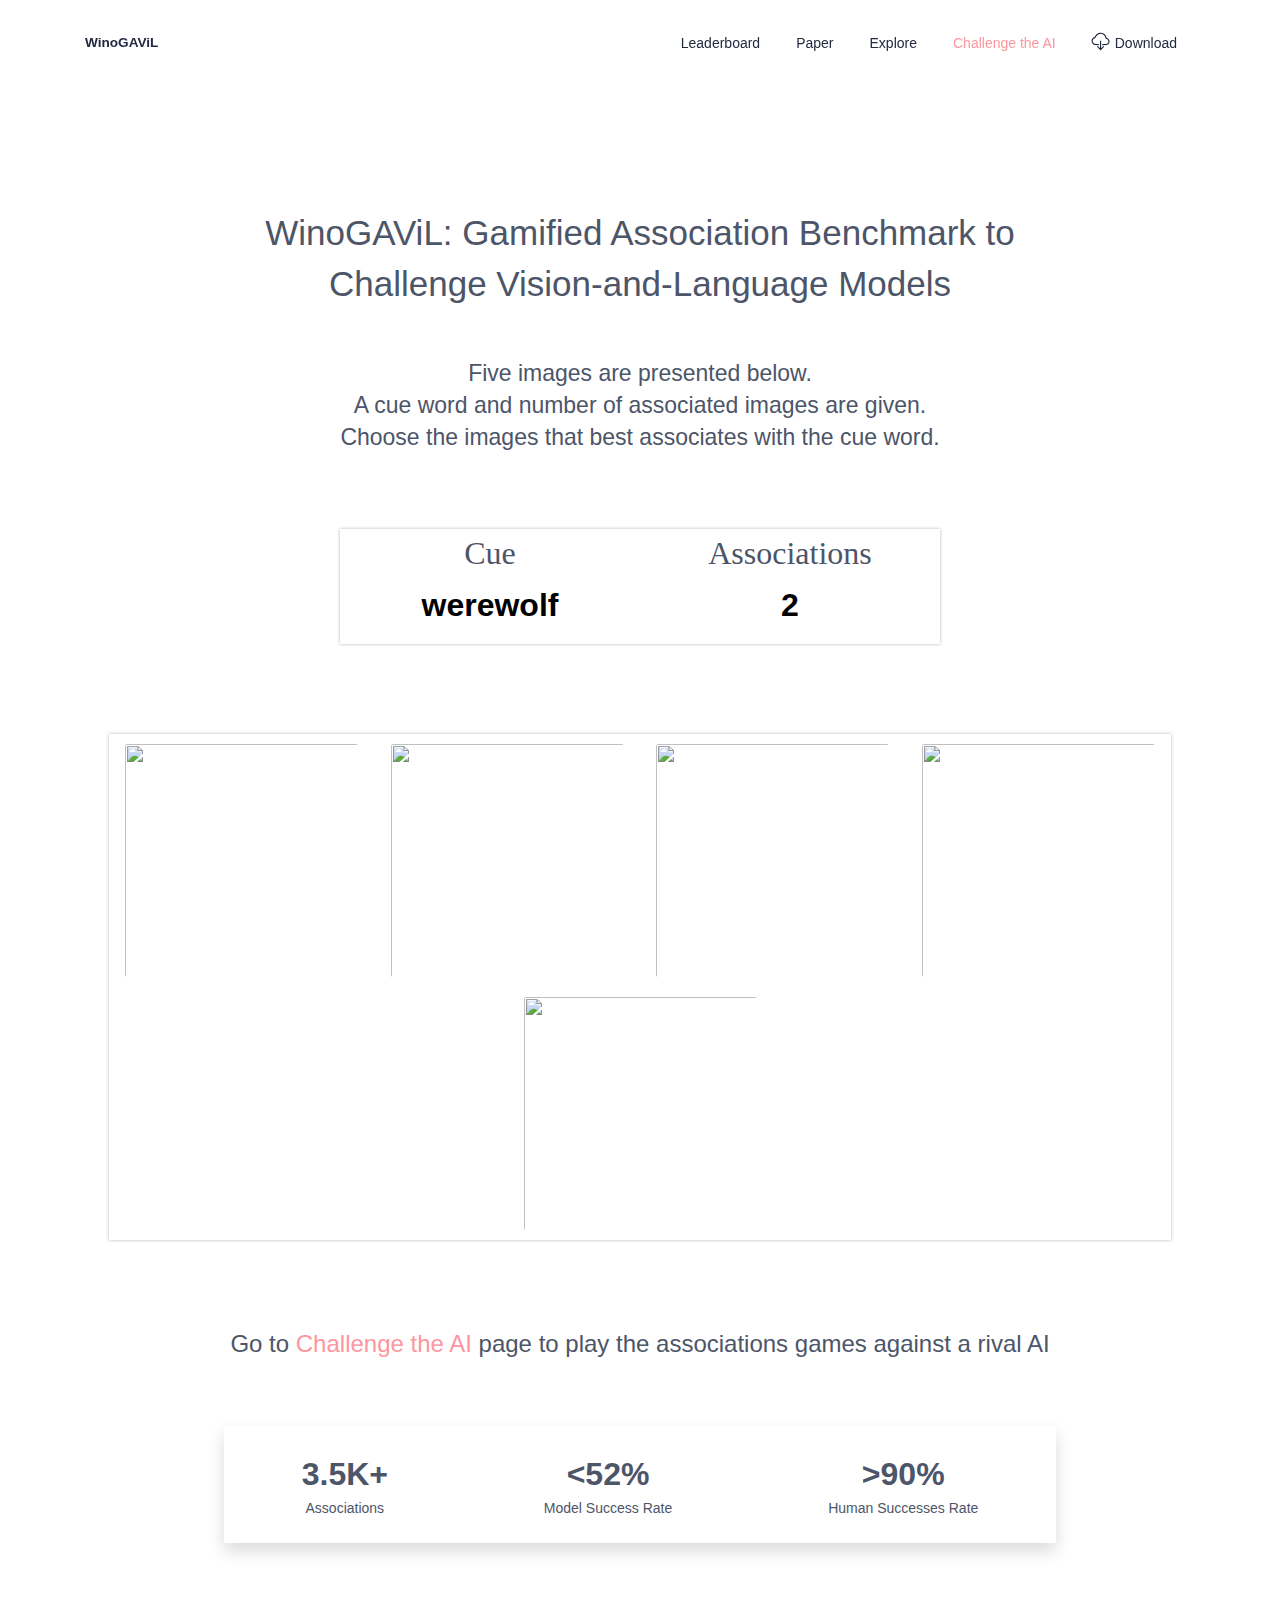
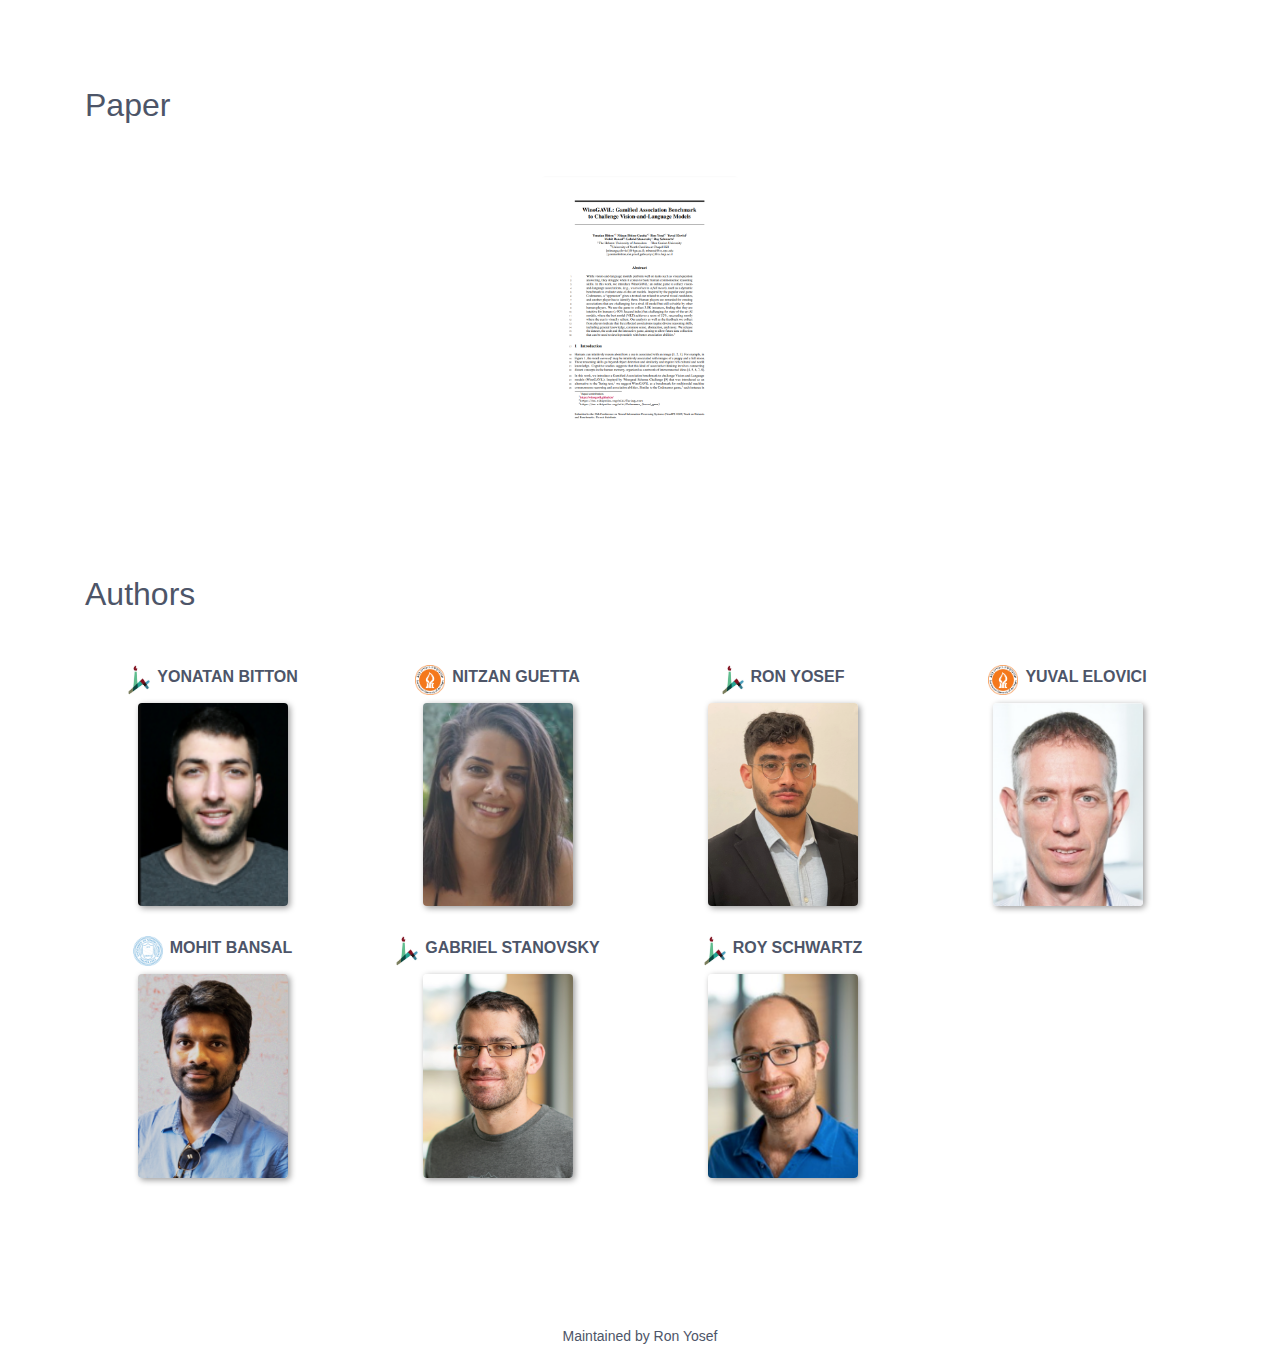
==== commit b2f7dfb8: "works" ====
--- a/index.html
+++ b/index.html
@@ -36,5 +36,5 @@
   <link rel="stylesheet" href="styles.8624b3cda07a7fea224f.css"></head>
   <body>
     <app-root></app-root>
-  <script src="runtime-es2015.b19142de9d31634dd376.js" type="module"></script><script src="runtime-es5.b19142de9d31634dd376.js" nomodule="" defer=""></script><script src="polyfills-es5.5ba85672ff44aabfd56e.js" nomodule="" defer=""></script><script src="polyfills-es2015.fab970680b4248379cdc.js" type="module"></script><script src="main-es2015.b086e80bc866c011939e.js" type="module"></script><script src="main-es5.b086e80bc866c011939e.js" nomodule="" defer=""></script></body>
+  <script src="runtime-es2015.b19142de9d31634dd376.js" type="module"></script><script src="runtime-es5.b19142de9d31634dd376.js" nomodule="" defer=""></script><script src="polyfills-es5.5ba85672ff44aabfd56e.js" nomodule="" defer=""></script><script src="polyfills-es2015.fab970680b4248379cdc.js" type="module"></script><script src="main-es2015.8e4c98ad08b0bdf4666b.js" type="module"></script><script src="main-es5.8e4c98ad08b0bdf4666b.js" nomodule="" defer=""></script></body>
 </html>
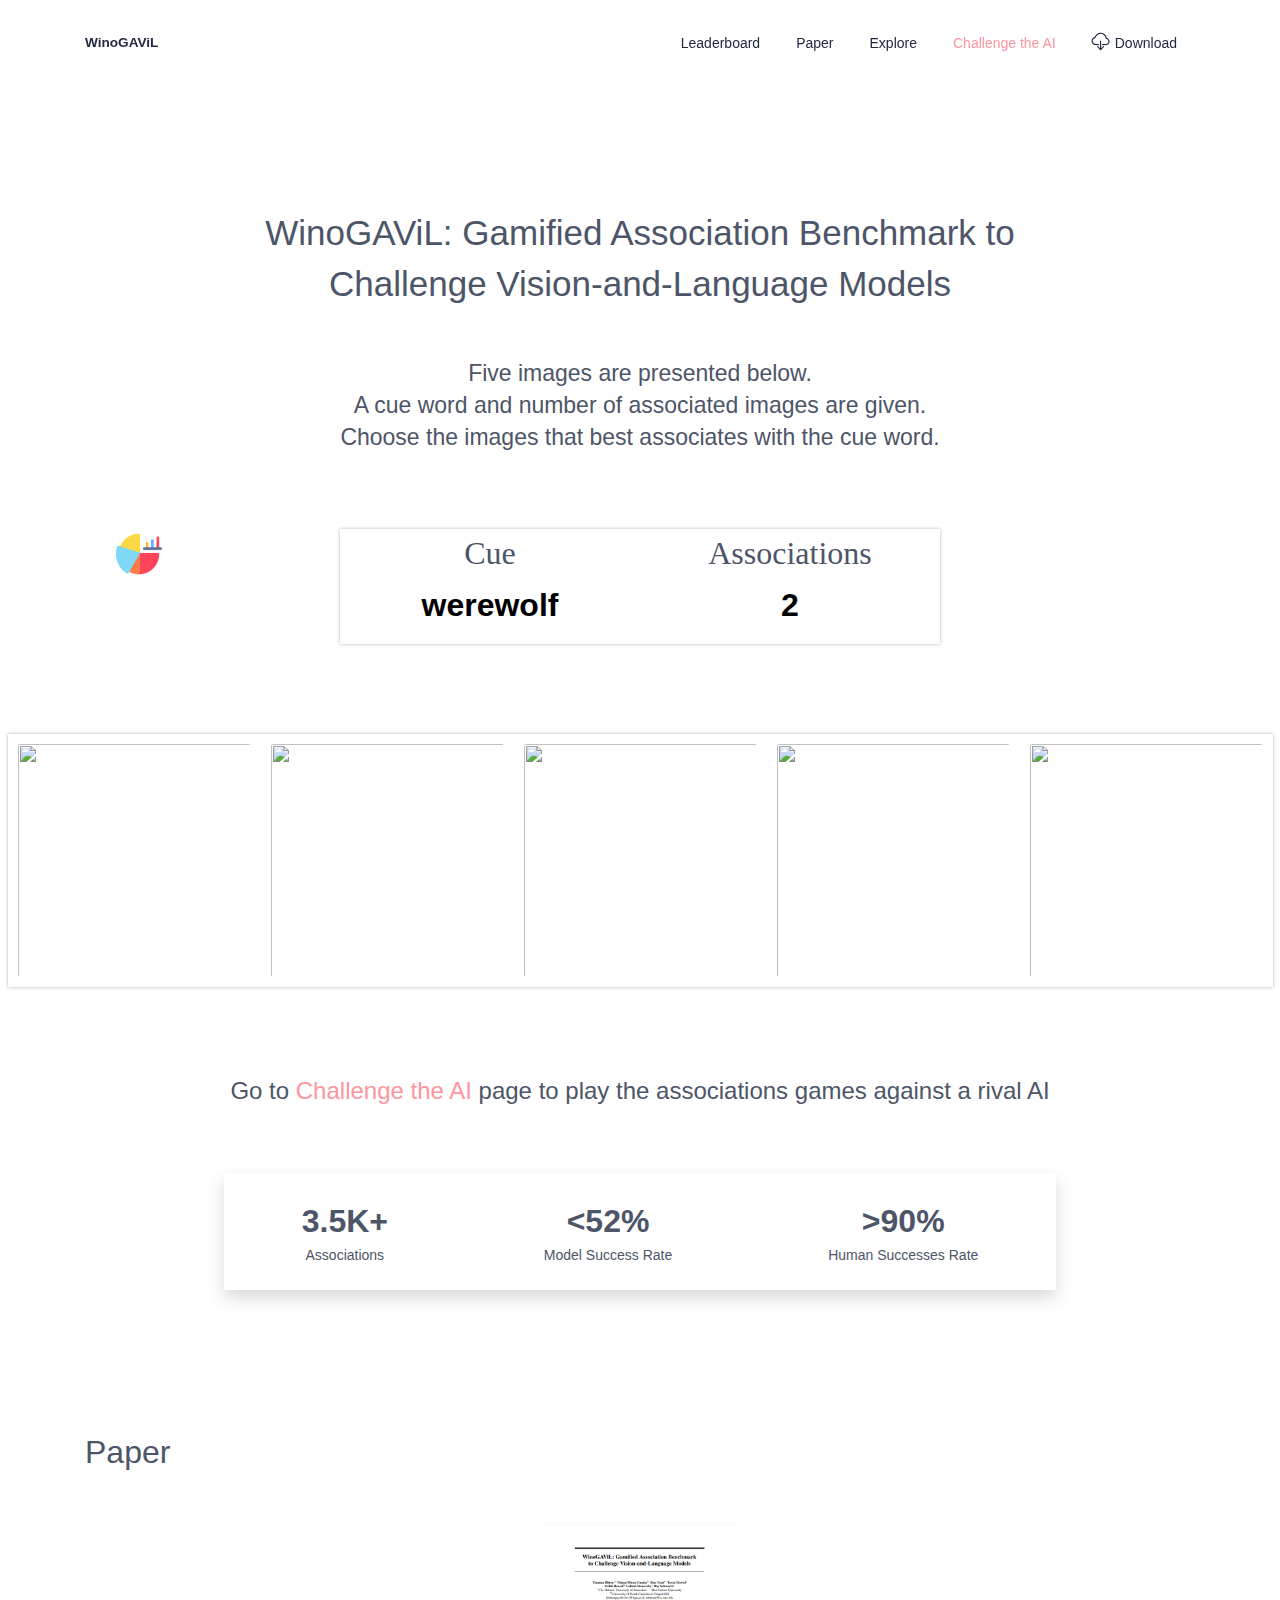
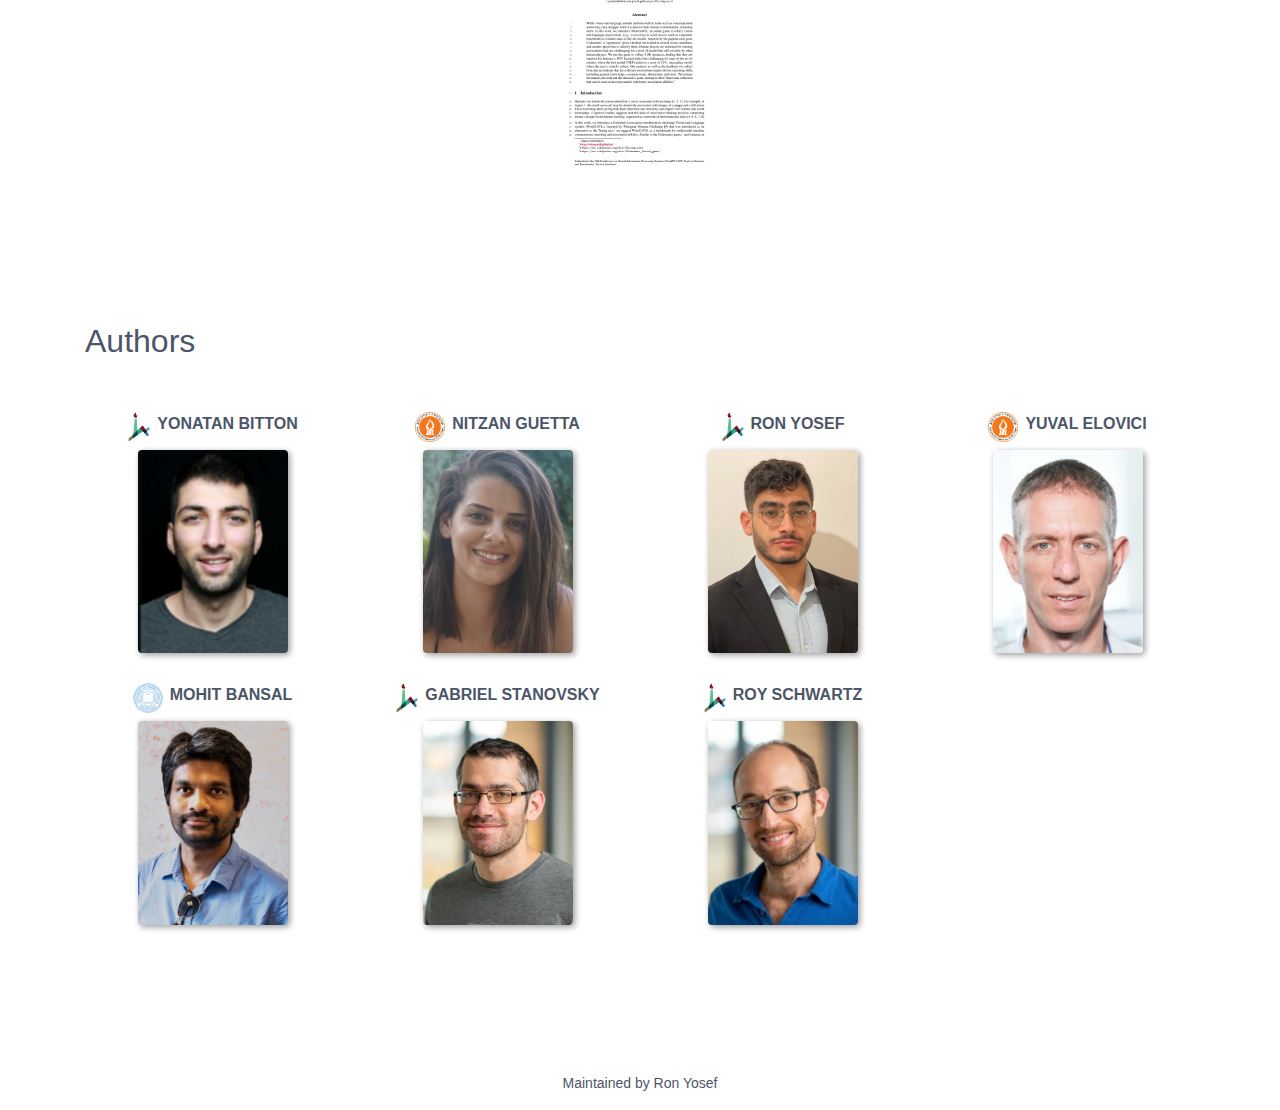
==== commit 8c8be3bf: "works" ====
--- a/index.html
+++ b/index.html
@@ -33,8 +33,8 @@
 
     <style type="text/css">@font-face{font-family:'Poppins';font-style:normal;font-weight:200;src:url(https://fonts.gstatic.com/s/poppins/v19/pxiByp8kv8JHgFVrLFj_Z1xlEw.woff) format('woff');}@font-face{font-family:'Poppins';font-style:normal;font-weight:300;src:url(https://fonts.gstatic.com/s/poppins/v19/pxiByp8kv8JHgFVrLDz8Z1xlEw.woff) format('woff');}@font-face{font-family:'Poppins';font-style:normal;font-weight:400;src:url(https://fonts.gstatic.com/s/poppins/v19/pxiEyp8kv8JHgFVrJJfedA.woff) format('woff');}@font-face{font-family:'Poppins';font-style:normal;font-weight:600;src:url(https://fonts.gstatic.com/s/poppins/v19/pxiByp8kv8JHgFVrLEj6Z1xlEw.woff) format('woff');}@font-face{font-family:'Poppins';font-style:normal;font-weight:700;src:url(https://fonts.gstatic.com/s/poppins/v19/pxiByp8kv8JHgFVrLCz7Z1xlEw.woff) format('woff');}@font-face{font-family:'Poppins';font-style:normal;font-weight:800;src:url(https://fonts.gstatic.com/s/poppins/v19/pxiByp8kv8JHgFVrLDD4Z1xlEw.woff) format('woff');}@font-face{font-family:'Poppins';font-style:normal;font-weight:200;src:url(https://fonts.gstatic.com/s/poppins/v19/pxiByp8kv8JHgFVrLFj_Z11lFd2JQEl8qw.woff2) format('woff2');unicode-range:U+0900-097F, U+1CD0-1CF6, U+1CF8-1CF9, U+200C-200D, U+20A8, U+20B9, U+25CC, U+A830-A839, U+A8E0-A8FB;}@font-face{font-family:'Poppins';font-style:normal;font-weight:200;src:url(https://fonts.gstatic.com/s/poppins/v19/pxiByp8kv8JHgFVrLFj_Z1JlFd2JQEl8qw.woff2) format('woff2');unicode-range:U+0100-024F, U+0259, U+1E00-1EFF, U+2020, U+20A0-20AB, U+20AD-20CF, U+2113, U+2C60-2C7F, U+A720-A7FF;}@font-face{font-family:'Poppins';font-style:normal;font-weight:200;src:url(https://fonts.gstatic.com/s/poppins/v19/pxiByp8kv8JHgFVrLFj_Z1xlFd2JQEk.woff2) format('woff2');unicode-range:U+0000-00FF, U+0131, U+0152-0153, U+02BB-02BC, U+02C6, U+02DA, U+02DC, U+2000-206F, U+2074, U+20AC, U+2122, U+2191, U+2193, U+2212, U+2215, U+FEFF, U+FFFD;}@font-face{font-family:'Poppins';font-style:normal;font-weight:300;src:url(https://fonts.gstatic.com/s/poppins/v19/pxiByp8kv8JHgFVrLDz8Z11lFd2JQEl8qw.woff2) format('woff2');unicode-range:U+0900-097F, U+1CD0-1CF6, U+1CF8-1CF9, U+200C-200D, U+20A8, U+20B9, U+25CC, U+A830-A839, U+A8E0-A8FB;}@font-face{font-family:'Poppins';font-style:normal;font-weight:300;src:url(https://fonts.gstatic.com/s/poppins/v19/pxiByp8kv8JHgFVrLDz8Z1JlFd2JQEl8qw.woff2) format('woff2');unicode-range:U+0100-024F, U+0259, U+1E00-1EFF, U+2020, U+20A0-20AB, U+20AD-20CF, U+2113, U+2C60-2C7F, U+A720-A7FF;}@font-face{font-family:'Poppins';font-style:normal;font-weight:300;src:url(https://fonts.gstatic.com/s/poppins/v19/pxiByp8kv8JHgFVrLDz8Z1xlFd2JQEk.woff2) format('woff2');unicode-range:U+0000-00FF, U+0131, U+0152-0153, U+02BB-02BC, U+02C6, U+02DA, U+02DC, U+2000-206F, U+2074, U+20AC, U+2122, U+2191, U+2193, U+2212, U+2215, U+FEFF, U+FFFD;}@font-face{font-family:'Poppins';font-style:normal;font-weight:400;src:url(https://fonts.gstatic.com/s/poppins/v19/pxiEyp8kv8JHgFVrJJbecnFHGPezSQ.woff2) format('woff2');unicode-range:U+0900-097F, U+1CD0-1CF6, U+1CF8-1CF9, U+200C-200D, U+20A8, U+20B9, U+25CC, U+A830-A839, U+A8E0-A8FB;}@font-face{font-family:'Poppins';font-style:normal;font-weight:400;src:url(https://fonts.gstatic.com/s/poppins/v19/pxiEyp8kv8JHgFVrJJnecnFHGPezSQ.woff2) format('woff2');unicode-range:U+0100-024F, U+0259, U+1E00-1EFF, U+2020, U+20A0-20AB, U+20AD-20CF, U+2113, U+2C60-2C7F, U+A720-A7FF;}@font-face{font-family:'Poppins';font-style:normal;font-weight:400;src:url(https://fonts.gstatic.com/s/poppins/v19/pxiEyp8kv8JHgFVrJJfecnFHGPc.woff2) format('woff2');unicode-range:U+0000-00FF, U+0131, U+0152-0153, U+02BB-02BC, U+02C6, U+02DA, U+02DC, U+2000-206F, U+2074, U+20AC, U+2122, U+2191, U+2193, U+2212, U+2215, U+FEFF, U+FFFD;}@font-face{font-family:'Poppins';font-style:normal;font-weight:600;src:url(https://fonts.gstatic.com/s/poppins/v19/pxiByp8kv8JHgFVrLEj6Z11lFd2JQEl8qw.woff2) format('woff2');unicode-range:U+0900-097F, U+1CD0-1CF6, U+1CF8-1CF9, U+200C-200D, U+20A8, U+20B9, U+25CC, U+A830-A839, U+A8E0-A8FB;}@font-face{font-family:'Poppins';font-style:normal;font-weight:600;src:url(https://fonts.gstatic.com/s/poppins/v19/pxiByp8kv8JHgFVrLEj6Z1JlFd2JQEl8qw.woff2) format('woff2');unicode-range:U+0100-024F, U+0259, U+1E00-1EFF, U+2020, U+20A0-20AB, U+20AD-20CF, U+2113, U+2C60-2C7F, U+A720-A7FF;}@font-face{font-family:'Poppins';font-style:normal;font-weight:600;src:url(https://fonts.gstatic.com/s/poppins/v19/pxiByp8kv8JHgFVrLEj6Z1xlFd2JQEk.woff2) format('woff2');unicode-range:U+0000-00FF, U+0131, U+0152-0153, U+02BB-02BC, U+02C6, U+02DA, U+02DC, U+2000-206F, U+2074, U+20AC, U+2122, U+2191, U+2193, U+2212, U+2215, U+FEFF, U+FFFD;}@font-face{font-family:'Poppins';font-style:normal;font-weight:700;src:url(https://fonts.gstatic.com/s/poppins/v19/pxiByp8kv8JHgFVrLCz7Z11lFd2JQEl8qw.woff2) format('woff2');unicode-range:U+0900-097F, U+1CD0-1CF6, U+1CF8-1CF9, U+200C-200D, U+20A8, U+20B9, U+25CC, U+A830-A839, U+A8E0-A8FB;}@font-face{font-family:'Poppins';font-style:normal;font-weight:700;src:url(https://fonts.gstatic.com/s/poppins/v19/pxiByp8kv8JHgFVrLCz7Z1JlFd2JQEl8qw.woff2) format('woff2');unicode-range:U+0100-024F, U+0259, U+1E00-1EFF, U+2020, U+20A0-20AB, U+20AD-20CF, U+2113, U+2C60-2C7F, U+A720-A7FF;}@font-face{font-family:'Poppins';font-style:normal;font-weight:700;src:url(https://fonts.gstatic.com/s/poppins/v19/pxiByp8kv8JHgFVrLCz7Z1xlFd2JQEk.woff2) format('woff2');unicode-range:U+0000-00FF, U+0131, U+0152-0153, U+02BB-02BC, U+02C6, U+02DA, U+02DC, U+2000-206F, U+2074, U+20AC, U+2122, U+2191, U+2193, U+2212, U+2215, U+FEFF, U+FFFD;}@font-face{font-family:'Poppins';font-style:normal;font-weight:800;src:url(https://fonts.gstatic.com/s/poppins/v19/pxiByp8kv8JHgFVrLDD4Z11lFd2JQEl8qw.woff2) format('woff2');unicode-range:U+0900-097F, U+1CD0-1CF6, U+1CF8-1CF9, U+200C-200D, U+20A8, U+20B9, U+25CC, U+A830-A839, U+A8E0-A8FB;}@font-face{font-family:'Poppins';font-style:normal;font-weight:800;src:url(https://fonts.gstatic.com/s/poppins/v19/pxiByp8kv8JHgFVrLDD4Z1JlFd2JQEl8qw.woff2) format('woff2');unicode-range:U+0100-024F, U+0259, U+1E00-1EFF, U+2020, U+20A0-20AB, U+20AD-20CF, U+2113, U+2C60-2C7F, U+A720-A7FF;}@font-face{font-family:'Poppins';font-style:normal;font-weight:800;src:url(https://fonts.gstatic.com/s/poppins/v19/pxiByp8kv8JHgFVrLDD4Z1xlFd2JQEk.woff2) format('woff2');unicode-range:U+0000-00FF, U+0131, U+0152-0153, U+02BB-02BC, U+02C6, U+02DA, U+02DC, U+2000-206F, U+2074, U+20AC, U+2122, U+2191, U+2193, U+2212, U+2215, U+FEFF, U+FFFD;}</style>
     <script src="https://kit.fontawesome.com/ccc077665f.js" crossorigin="anonymous"></script>
-  <link rel="stylesheet" href="styles.8624b3cda07a7fea224f.css"></head>
+  <link rel="stylesheet" href="styles.505c4299d24053982b66.css"></head>
   <body>
     <app-root></app-root>
-  <script src="runtime-es2015.b19142de9d31634dd376.js" type="module"></script><script src="runtime-es5.b19142de9d31634dd376.js" nomodule="" defer=""></script><script src="polyfills-es5.5ba85672ff44aabfd56e.js" nomodule="" defer=""></script><script src="polyfills-es2015.fab970680b4248379cdc.js" type="module"></script><script src="main-es2015.8e4c98ad08b0bdf4666b.js" type="module"></script><script src="main-es5.8e4c98ad08b0bdf4666b.js" nomodule="" defer=""></script></body>
+  <script src="runtime-es2015.b19142de9d31634dd376.js" type="module"></script><script src="runtime-es5.b19142de9d31634dd376.js" nomodule="" defer=""></script><script src="polyfills-es5.5ba85672ff44aabfd56e.js" nomodule="" defer=""></script><script src="polyfills-es2015.fab970680b4248379cdc.js" type="module"></script><script src="main-es2015.be68eca9271dc65e46a8.js" type="module"></script><script src="main-es5.be68eca9271dc65e46a8.js" nomodule="" defer=""></script></body>
 </html>
--- a/styles.505c4299d24053982b66.css
+++ b/styles.505c4299d24053982b66.css
@@ -0,0 +1,8 @@
+@charset "UTF-8";@font-face{font-family:primeicons;font-display:auto;src:url(primeicons.dfbfef2de4bfb34e9722.eot);src:url(primeicons.dfbfef2de4bfb34e9722.eot?#iefix) format("embedded-opentype"),url(primeicons.3a0d4a58da62cf7c55bb.ttf) format("truetype"),url(primeicons.e61f3495a7ecd3d571a4.woff) format("woff"),url(primeicons.c55d94a248721abbd220.svg?#primeicons) format("svg");font-weight:400;font-style:normal}.pi{font-family:primeicons;speak:none;font-style:normal;font-weight:400;font-variant:normal;text-transform:none;line-height:1;display:inline-block;-webkit-font-smoothing:antialiased;-moz-osx-font-smoothing:grayscale}.pi:before{--webkit-backface-visibility:hidden;-webkit-backface-visibility:hidden;backface-visibility:hidden}.pi-fw{width:1.28571429em;text-align:center}.pi-spin{-webkit-animation:fa-spin 2s linear infinite;animation:fa-spin 2s linear infinite}@-webkit-keyframes fa-spin{0%{transform:rotate(0deg)}to{transform:rotate(359deg)}}@keyframes fa-spin{0%{transform:rotate(0deg)}to{transform:rotate(359deg)}}.pi-send:before{content:"\e9ca"}.pi-slack:before{content:"\e9c9"}.pi-sun:before{content:"\e9c8"}.pi-moon:before{content:"\e9c7"}.pi-vimeo:before{content:"\e9c6"}.pi-youtube:before{content:"\e9c5"}.pi-flag:before{content:"\e9c4"}.pi-wallet:before{content:"\e9c3"}.pi-map:before{content:"\e9c2"}.pi-link:before{content:"\e9c1"}.pi-credit-card:before{content:"\e9bf"}.pi-discord:before{content:"\e9c0"}.pi-percentage:before{content:"\e9be"}.pi-euro:before{content:"\e9bd"}.pi-book:before{content:"\e9ba"}.pi-shield:before{content:"\e9b9"}.pi-paypal:before{content:"\e9bb"}.pi-amazon:before{content:"\e9bc"}.pi-phone:before{content:"\e9b8"}.pi-filter-slash:before{content:"\e9b7"}.pi-facebook:before{content:"\e9b4"}.pi-github:before{content:"\e9b5"}.pi-twitter:before{content:"\e9b6"}.pi-step-backward-alt:before{content:"\e9ac"}.pi-step-forward-alt:before{content:"\e9ad"}.pi-forward:before{content:"\e9ae"}.pi-backward:before{content:"\e9af"}.pi-fast-backward:before{content:"\e9b0"}.pi-fast-forward:before{content:"\e9b1"}.pi-pause:before{content:"\e9b2"}.pi-play:before{content:"\e9b3"}.pi-compass:before{content:"\e9ab"}.pi-id-card:before{content:"\e9aa"}.pi-ticket:before{content:"\e9a9"}.pi-file-o:before{content:"\e9a8"}.pi-reply:before{content:"\e9a7"}.pi-directions-alt:before{content:"\e9a5"}.pi-directions:before{content:"\e9a6"}.pi-thumbs-up:before{content:"\e9a3"}.pi-thumbs-down:before{content:"\e9a4"}.pi-sort-numeric-down-alt:before{content:"\e996"}.pi-sort-numeric-up-alt:before{content:"\e997"}.pi-sort-alpha-down-alt:before{content:"\e998"}.pi-sort-alpha-up-alt:before{content:"\e999"}.pi-sort-numeric-down:before{content:"\e99a"}.pi-sort-numeric-up:before{content:"\e99b"}.pi-sort-alpha-down:before{content:"\e99c"}.pi-sort-alpha-up:before{content:"\e99d"}.pi-sort-alt:before{content:"\e99e"}.pi-sort-amount-up:before{content:"\e99f"}.pi-sort-amount-down:before{content:"\e9a0"}.pi-sort-amount-down-alt:before{content:"\e9a1"}.pi-sort-amount-up-alt:before{content:"\e9a2"}.pi-palette:before{content:"\e995"}.pi-undo:before{content:"\e994"}.pi-desktop:before{content:"\e993"}.pi-sliders-v:before{content:"\e991"}.pi-sliders-h:before{content:"\e992"}.pi-search-plus:before{content:"\e98f"}.pi-search-minus:before{content:"\e990"}.pi-file-excel:before{content:"\e98e"}.pi-file-pdf:before{content:"\e98d"}.pi-check-square:before{content:"\e98c"}.pi-chart-line:before{content:"\e98b"}.pi-user-edit:before{content:"\e98a"}.pi-exclamation-circle:before{content:"\e989"}.pi-android:before{content:"\e985"}.pi-google:before{content:"\e986"}.pi-apple:before{content:"\e987"}.pi-microsoft:before{content:"\e988"}.pi-heart:before{content:"\e984"}.pi-mobile:before{content:"\e982"}.pi-tablet:before{content:"\e983"}.pi-key:before{content:"\e981"}.pi-shopping-cart:before{content:"\e980"}.pi-comments:before{content:"\e97e"}.pi-comment:before{content:"\e97f"}.pi-briefcase:before{content:"\e97d"}.pi-bell:before{content:"\e97c"}.pi-paperclip:before{content:"\e97b"}.pi-share-alt:before{content:"\e97a"}.pi-envelope:before{content:"\e979"}.pi-volume-down:before{content:"\e976"}.pi-volume-up:before{content:"\e977"}.pi-volume-off:before{content:"\e978"}.pi-eject:before{content:"\e975"}.pi-money-bill:before{content:"\e974"}.pi-images:before{content:"\e973"}.pi-image:before{content:"\e972"}.pi-sign-in:before{content:"\e970"}.pi-sign-out:before{content:"\e971"}.pi-wifi:before{content:"\e96f"}.pi-sitemap:before{content:"\e96e"}.pi-chart-bar:before{content:"\e96d"}.pi-camera:before{content:"\e96c"}.pi-dollar:before{content:"\e96b"}.pi-lock-open:before{content:"\e96a"}.pi-table:before{content:"\e969"}.pi-map-marker:before{content:"\e968"}.pi-list:before{content:"\e967"}.pi-eye-slash:before{content:"\e965"}.pi-eye:before{content:"\e966"}.pi-folder-open:before{content:"\e964"}.pi-folder:before{content:"\e963"}.pi-video:before{content:"\e962"}.pi-inbox:before{content:"\e961"}.pi-lock:before{content:"\e95f"}.pi-unlock:before{content:"\e960"}.pi-tags:before{content:"\e95d"}.pi-tag:before{content:"\e95e"}.pi-power-off:before{content:"\e95c"}.pi-save:before{content:"\e95b"}.pi-question-circle:before{content:"\e959"}.pi-question:before{content:"\e95a"}.pi-copy:before{content:"\e957"}.pi-file:before{content:"\e958"}.pi-clone:before{content:"\e955"}.pi-calendar-times:before{content:"\e952"}.pi-calendar-minus:before{content:"\e953"}.pi-calendar-plus:before{content:"\e954"}.pi-ellipsis-v:before{content:"\e950"}.pi-ellipsis-h:before{content:"\e951"}.pi-bookmark:before{content:"\e94e"}.pi-globe:before{content:"\e94f"}.pi-replay:before{content:"\e94d"}.pi-filter:before{content:"\e94c"}.pi-print:before{content:"\e94b"}.pi-align-right:before{content:"\e946"}.pi-align-left:before{content:"\e947"}.pi-align-center:before{content:"\e948"}.pi-align-justify:before{content:"\e949"}.pi-cog:before{content:"\e94a"}.pi-cloud-download:before{content:"\e943"}.pi-cloud-upload:before{content:"\e944"}.pi-cloud:before{content:"\e945"}.pi-pencil:before{content:"\e942"}.pi-users:before{content:"\e941"}.pi-clock:before{content:"\e940"}.pi-user-minus:before{content:"\e93e"}.pi-user-plus:before{content:"\e93f"}.pi-trash:before{content:"\e93d"}.pi-external-link:before{content:"\e93c"}.pi-window-maximize:before{content:"\e93b"}.pi-window-minimize:before{content:"\e93a"}.pi-refresh:before{content:"\e938"}.pi-user:before{content:"\e939"}.pi-exclamation-triangle:before{content:"\e922"}.pi-calendar:before{content:"\e927"}.pi-chevron-circle-left:before{content:"\e928"}.pi-chevron-circle-down:before{content:"\e929"}.pi-chevron-circle-right:before{content:"\e92a"}.pi-chevron-circle-up:before{content:"\e92b"}.pi-angle-double-down:before{content:"\e92c"}.pi-angle-double-left:before{content:"\e92d"}.pi-angle-double-right:before{content:"\e92e"}.pi-angle-double-up:before{content:"\e92f"}.pi-angle-down:before{content:"\e930"}.pi-angle-left:before{content:"\e931"}.pi-angle-right:before{content:"\e932"}.pi-angle-up:before{content:"\e933"}.pi-upload:before{content:"\e934"}.pi-download:before{content:"\e956"}.pi-ban:before{content:"\e935"}.pi-star-o:before{content:"\e936"}.pi-star:before{content:"\e937"}.pi-chevron-left:before{content:"\e900"}.pi-chevron-right:before{content:"\e901"}.pi-chevron-down:before{content:"\e902"}.pi-chevron-up:before{content:"\e903"}.pi-caret-left:before{content:"\e904"}.pi-caret-right:before{content:"\e905"}.pi-caret-down:before{content:"\e906"}.pi-caret-up:before{content:"\e907"}.pi-search:before{content:"\e908"}.pi-check:before{content:"\e909"}.pi-check-circle:before{content:"\e90a"}.pi-times:before{content:"\e90b"}.pi-times-circle:before{content:"\e90c"}.pi-plus:before{content:"\e90d"}.pi-plus-circle:before{content:"\e90e"}.pi-minus:before{content:"\e90f"}.pi-minus-circle:before{content:"\e910"}.pi-circle-on:before{content:"\e911"}.pi-circle-off:before{content:"\e912"}.pi-sort-down:before{content:"\e913"}.pi-sort-up:before{content:"\e914"}.pi-sort:before{content:"\e915"}.pi-step-backward:before{content:"\e916"}.pi-step-forward:before{content:"\e917"}.pi-th-large:before{content:"\e918"}.pi-arrow-down:before{content:"\e919"}.pi-arrow-left:before{content:"\e91a"}.pi-arrow-right:before{content:"\e91b"}.pi-arrow-up:before{content:"\e91c"}.pi-bars:before{content:"\e91d"}.pi-arrow-circle-down:before{content:"\e91e"}.pi-arrow-circle-left:before{content:"\e91f"}.pi-arrow-circle-right:before{content:"\e920"}.pi-arrow-circle-up:before{content:"\e921"}.pi-info:before{content:"\e923"}.pi-info-circle:before{content:"\e924"}.pi-home:before{content:"\e925"}.pi-spinner:before{content:"\e926"}:root{--surface-a:#fff;--surface-b:#fafafa;--surface-c:rgba(0,0,0,0.04);--surface-d:rgba(0,0,0,0.12);--surface-e:#fff;--surface-f:#fff;--text-color:rgba(0,0,0,0.87);--text-color-secondary:textSecondaryColor;--primary-color:#3f51b5;--primary-color-text:#fff;--font-family:Roboto,Helvetica Neue Light,Helvetica Neue,Helvetica,Arial,Lucida Grande,sans-serif;--surface-0:#fff;--surface-50:#fafafa;--surface-100:#f5f5f5;--surface-200:#eee;--surface-300:#e0e0e0;--surface-400:#bdbdbd;--surface-500:#9e9e9e;--surface-600:#757575;--surface-700:#616161;--surface-800:#424242;--surface-900:#212121;--gray-50:#fafafa;--gray-100:#f5f5f5;--gray-200:#eee;--gray-300:#e0e0e0;--gray-400:#bdbdbd;--gray-500:#9e9e9e;--gray-600:#757575;--gray-700:#616161;--gray-800:#424242;--gray-900:#212121;--content-padding:1rem;--inline-spacing:0.5rem;--border-radius:4px;--surface-ground:#fafafa;--surface-section:#fff;--surface-card:#fff;--surface-overlay:#fff;--surface-border:rgba(0,0,0,0.12)}@font-face{font-family:Roboto;font-style:normal;font-weight:400;src:local("Roboto"),local("Roboto-Regular"),url(roboto-v20-latin-ext_latin-regular.5cb5c8f08bb4e6cb64c3.woff2) format("woff2"),url(roboto-v20-latin-ext_latin-regular.ae804dc012b1b5255474.woff) format("woff")}@font-face{font-family:Roboto;font-style:normal;font-weight:500;src:local("Roboto Medium"),local("Roboto-Medium"),url(roboto-v20-latin-ext_latin-500.0b45721325446d537b54.woff2) format("woff2"),url(roboto-v20-latin-ext_latin-500.e492ac63197a57e7f4d3.woff) format("woff")}@font-face{font-family:Roboto;font-style:normal;font-weight:700;src:local("Roboto Bold"),local("Roboto-Bold"),url(roboto-v20-latin-ext_latin-700.1d1ef7788f0ff084b881.woff2) format("woff2"),url(roboto-v20-latin-ext_latin-700.8aba6dc5d991e4367d7a.woff) format("woff")}*{box-sizing:border-box}.p-component{font-family:Roboto,Helvetica Neue Light,Helvetica Neue,Helvetica,Arial,Lucida Grande,sans-serif;font-size:1rem;font-weight:400}.p-component-overlay{background-color:rgba(0,0,0,.32);transition-duration:.2s}.p-component:disabled,.p-disabled{opacity:.38}.p-error{color:#b00020}.p-text-secondary{color:rgba(0,0,0,.6)}.p-link,.pi{font-size:1rem}.p-link{font-family:Roboto,Helvetica Neue Light,Helvetica Neue,Helvetica,Arial,Lucida Grande,sans-serif;border-radius:4px}.p-link:focus{outline:0 none;outline-offset:0;box-shadow:none}:root{--blue-50:#f4fafe;--blue-100:#cae6fc;--blue-200:#a0d2fa;--blue-300:#75bef8;--blue-400:#4baaf5;--blue-500:#2196f3;--blue-600:#1c80cf;--blue-700:#1769aa;--blue-800:#125386;--blue-900:#0d3c61;--green-50:#f7faf5;--green-100:#dbe8cf;--green-200:#bed6a9;--green-300:#a1c384;--green-400:#85b15e;--green-500:#689f38;--green-600:#588730;--green-700:#496f27;--green-800:#39571f;--green-900:#2a4016;--yellow-50:#fffcf5;--yellow-100:#fef0cd;--yellow-200:#fde4a5;--yellow-300:#fdd87d;--yellow-400:#fccc55;--yellow-500:#fbc02d;--yellow-600:#d5a326;--yellow-700:#b08620;--yellow-800:#8a6a19;--yellow-900:#644d12;--cyan-50:#f2fcfd;--cyan-100:#c2eff5;--cyan-200:#91e2ed;--cyan-300:#61d5e4;--cyan-400:#30c9dc;--cyan-500:#00bcd4;--cyan-600:#00a0b4;--cyan-700:#008494;--cyan-800:#006775;--cyan-900:#004b55;--pink-50:#fef4f7;--pink-100:#fac9da;--pink-200:#f69ebc;--pink-300:#f1749e;--pink-400:#ed4981;--pink-500:#e91e63;--pink-600:#c61a54;--pink-700:#a31545;--pink-800:#801136;--pink-900:#5d0c28;--indigo-50:#f6f7fc;--indigo-100:#d5d9ef;--indigo-200:#b3bae2;--indigo-300:#919cd5;--indigo-400:#707dc8;--indigo-500:#4e5fbb;--indigo-600:#42519f;--indigo-700:#374383;--indigo-800:#2b3467;--indigo-900:#1f264b;--teal-50:#f2faf9;--teal-100:#c2e6e2;--teal-200:#91d2cc;--teal-300:#61beb5;--teal-400:#30aa9f;--teal-500:#009688;--teal-600:#008074;--teal-700:#00695f;--teal-800:#00534b;--teal-900:#003c36;--orange-50:#fffaf2;--orange-100:#ffe6c2;--orange-200:#ffd391;--orange-300:#ffbf61;--orange-400:#ffac30;--orange-500:#ff9800;--orange-600:#d98100;--orange-700:#b36a00;--orange-800:#8c5400;--orange-900:#663d00;--bluegray-50:#f7f9f9;--bluegray-100:#d9e0e3;--bluegray-200:#bbc7cd;--bluegray-300:#9caeb7;--bluegray-400:#7e96a1;--bluegray-500:#607d8b;--bluegray-600:#526a76;--bluegray-700:#435861;--bluegray-800:#35454c;--bluegray-900:#263238;--purple-50:#faf4fb;--purple-100:#e7cbec;--purple-200:#d4a2dd;--purple-300:#c279ce;--purple-400:#af50bf;--purple-500:#9c27b0;--purple-600:#852196;--purple-700:#6d1b7b;--purple-800:#561561;--purple-900:#3e1046}.p-autocomplete .p-autocomplete-loader{right:1rem}.p-autocomplete.p-autocomplete-dd .p-autocomplete-loader{right:4rem}.p-autocomplete .p-autocomplete-multiple-container{padding:.5rem 1rem}.p-autocomplete .p-autocomplete-multiple-container:not(.p-disabled):hover{border-color:rgba(0,0,0,.87)}.p-autocomplete .p-autocomplete-multiple-container:not(.p-disabled).p-focus{outline:0 none;outline-offset:0;box-shadow:none;border-color:#3f51b5}.p-autocomplete .p-autocomplete-multiple-container .p-autocomplete-input-token{padding:.5rem 0}.p-autocomplete .p-autocomplete-multiple-container .p-autocomplete-input-token input{font-family:Roboto,Helvetica Neue Light,Helvetica Neue,Helvetica,Arial,Lucida Grande,sans-serif;font-size:1rem;color:rgba(0,0,0,.87);padding:0;margin:0}.p-autocomplete .p-autocomplete-multiple-container .p-autocomplete-token{padding:.5rem 1rem;margin-right:.5rem;background:rgba(63,81,181,.12);color:#3f51b5;border-radius:4px}.p-autocomplete .p-autocomplete-multiple-container .p-autocomplete-token .p-autocomplete-token-icon{margin-left:.5rem}p-autocomplete.ng-dirty.ng-invalid>.p-autocomplete>.p-inputtext{border-color:#b00020}.p-autocomplete-panel{background:#fff;color:rgba(0,0,0,.87);border:0;border-radius:4px;box-shadow:0 5px 5px -3px rgba(0,0,0,.2),0 8px 10px 1px rgba(0,0,0,.14),0 3px 14px 2px rgba(0,0,0,.12)}.p-autocomplete-panel .p-autocomplete-items.p-autocomplete-virtualscroll .cdk-virtual-scroll-content-wrapper,.p-autocomplete-panel .p-autocomplete-items:not(.p-autocomplete-virtualscroll){padding:0}.p-autocomplete-panel .p-autocomplete-items .p-autocomplete-item{margin:0;padding:1rem;border:0;color:rgba(0,0,0,.87);background:transparent;transition:none;border-radius:0}.p-autocomplete-panel .p-autocomplete-items .p-autocomplete-item:hover{color:rgba(0,0,0,.87);background:rgba(0,0,0,.04)}.p-autocomplete-panel .p-autocomplete-items .p-autocomplete-item.p-highlight{color:#3f51b5;background:rgba(63,81,181,.12)}.p-autocomplete-panel .p-autocomplete-items .p-autocomplete-empty-message{padding:1rem;color:rgba(0,0,0,.87);background:transparent}.p-autocomplete-panel .p-autocomplete-items .p-autocomplete-item-group{margin:0;padding:1rem;color:rgba(0,0,0,.6);background:#fff;font-weight:400}p-calendar.ng-dirty.ng-invalid>.p-calendar>.p-inputtext{border-color:#b00020}.p-datepicker{padding:.5rem;background:#fff;color:rgba(0,0,0,.87);border:1px solid #e5e5e5;border-radius:4px}.p-datepicker:not(.p-datepicker-inline){background:#fff;border:0;box-shadow:0 5px 5px -3px rgba(0,0,0,.2),0 8px 10px 1px rgba(0,0,0,.14),0 3px 14px 2px rgba(0,0,0,.12)}.p-datepicker:not(.p-datepicker-inline) .p-datepicker-header{background:#fff}.p-datepicker .p-datepicker-header{padding:.5rem;color:rgba(0,0,0,.87);background:#fff;font-weight:500;margin:0;border-bottom:1px solid rgba(0,0,0,.12);border-top-right-radius:4px;border-top-left-radius:4px}.p-datepicker .p-datepicker-header .p-datepicker-next,.p-datepicker .p-datepicker-header .p-datepicker-prev{width:2.5rem;height:2.5rem;color:rgba(0,0,0,.6);border:0;background:transparent;border-radius:50%;transition:background-color .2s,color .2s,box-shadow .2s}.p-datepicker .p-datepicker-header .p-datepicker-next:enabled:hover,.p-datepicker .p-datepicker-header .p-datepicker-prev:enabled:hover{color:rgba(0,0,0,.6);border-color:transparent;background:rgba(0,0,0,.04)}.p-datepicker .p-datepicker-header .p-datepicker-next:focus,.p-datepicker .p-datepicker-header .p-datepicker-prev:focus{outline:0 none;outline-offset:0;box-shadow:none}.p-datepicker .p-datepicker-header .p-datepicker-title{line-height:2.5rem}.p-datepicker .p-datepicker-header .p-datepicker-title select{transition:background-color .2s,border-color .2s,color .2s,box-shadow .2s,background-size .2s cubic-bezier(.64,.09,.08,1)}.p-datepicker .p-datepicker-header .p-datepicker-title select:focus{outline:0 none;outline-offset:0;box-shadow:none;border-color:#3f51b5}.p-datepicker .p-datepicker-header .p-datepicker-title .p-datepicker-month{margin-right:.5rem}.p-datepicker table{font-size:1rem;margin:.5rem 0}.p-datepicker table th{padding:.5rem}.p-datepicker table th>span{width:2.5rem;height:2.5rem}.p-datepicker table td{padding:.5rem}.p-datepicker table td>span{width:2.5rem;height:2.5rem;border-radius:50%;transition:none;border:1px solid transparent}.p-datepicker table td>span.p-highlight{color:#3f51b5;background:rgba(63,81,181,.12)}.p-datepicker table td>span:focus{outline:0 none;outline-offset:0;box-shadow:none}.p-datepicker table td.p-datepicker-today>span{background:#fff;color:rgba(0,0,0,.87);border-color:#000}.p-datepicker table td.p-datepicker-today>span.p-highlight{color:#3f51b5;background:rgba(63,81,181,.12)}.p-datepicker .p-datepicker-buttonbar{padding:1rem 0;border-top:1px solid rgba(0,0,0,.12)}.p-datepicker .p-datepicker-buttonbar .p-button{width:auto}.p-datepicker .p-timepicker{border-top:1px solid rgba(0,0,0,.12);padding:.5rem}.p-datepicker .p-timepicker button{width:2.5rem;height:2.5rem;color:rgba(0,0,0,.6);border:0;background:transparent;border-radius:50%;transition:background-color .2s,color .2s,box-shadow .2s}.p-datepicker .p-timepicker button:enabled:hover{color:rgba(0,0,0,.6);border-color:transparent;background:rgba(0,0,0,.04)}.p-datepicker .p-timepicker button:focus{outline:0 none;outline-offset:0;box-shadow:none}.p-datepicker .p-timepicker button:last-child{margin-top:.2em}.p-datepicker .p-timepicker span{font-size:1.25rem}.p-datepicker .p-timepicker>div{padding:0 .5rem}.p-datepicker.p-datepicker-timeonly .p-timepicker{border-top:0}.p-datepicker .p-monthpicker{margin:.5rem 0}.p-datepicker .p-monthpicker .p-monthpicker-month{padding:.5rem;transition:none;border-radius:4px}.p-datepicker .p-monthpicker .p-monthpicker-month.p-highlight{color:#3f51b5;background:rgba(63,81,181,.12)}.p-datepicker.p-datepicker-multiple-month .p-datepicker-group{border-right:1px solid rgba(0,0,0,.12);padding:0 .5rem}.p-datepicker.p-datepicker-multiple-month .p-datepicker-group:first-child{padding-left:0}.p-datepicker.p-datepicker-multiple-month .p-datepicker-group:last-child{padding-right:0;border-right:0}.p-datepicker:not(.p-disabled) table td span:not(.p-highlight):not(.p-disabled):hover{background:rgba(0,0,0,.04)}.p-datepicker:not(.p-disabled) table td span:not(.p-highlight):not(.p-disabled):focus{outline:0 none;outline-offset:0;box-shadow:none}.p-datepicker:not(.p-disabled) .p-monthpicker .p-monthpicker-month:not(.p-highlight):not(.p-disabled):hover{background:rgba(0,0,0,.04)}.p-datepicker:not(.p-disabled) .p-monthpicker .p-monthpicker-month:not(.p-highlight):not(.p-disabled):focus{outline:0 none;outline-offset:0;box-shadow:none}@media screen and (max-width:769px){.p-datepicker table td,.p-datepicker table th{padding:0}}.p-cascadeselect{background:#fff;border:1px solid rgba(0,0,0,.38);transition:background-color .2s,border-color .2s,color .2s,box-shadow .2s,background-size .2s cubic-bezier(.64,.09,.08,1);border-radius:4px}.p-cascadeselect:not(.p-disabled):hover{border-color:rgba(0,0,0,.87)}.p-cascadeselect:not(.p-disabled).p-focus{outline:0 none;outline-offset:0;box-shadow:none;border-color:#3f51b5}.p-cascadeselect .p-cascadeselect-label{background:transparent;border:0;padding:1rem}.p-cascadeselect .p-cascadeselect-label.p-placeholder{color:rgba(0,0,0,.6)}.p-cascadeselect .p-cascadeselect-label:enabled:focus{outline:0 none;box-shadow:none}.p-cascadeselect .p-cascadeselect-trigger{background:transparent;color:rgba(0,0,0,.6);width:2.357rem;border-top-right-radius:4px;border-bottom-right-radius:4px}.p-cascadeselect-panel{background:#fff;color:rgba(0,0,0,.87);border:0;border-radius:4px;box-shadow:0 5px 5px -3px rgba(0,0,0,.2),0 8px 10px 1px rgba(0,0,0,.14),0 3px 14px 2px rgba(0,0,0,.12)}.p-cascadeselect-panel .p-cascadeselect-items{padding:0}.p-cascadeselect-panel .p-cascadeselect-items .p-cascadeselect-item{margin:0;border:0;color:rgba(0,0,0,.87);background:transparent;transition:none;border-radius:0}.p-cascadeselect-panel .p-cascadeselect-items .p-cascadeselect-item .p-cascadeselect-item-content{padding:1rem}.p-cascadeselect-panel .p-cascadeselect-items .p-cascadeselect-item .p-cascadeselect-item-content:focus{outline:0 none;outline-offset:0;box-shadow:none}.p-cascadeselect-panel .p-cascadeselect-items .p-cascadeselect-item.p-highlight{color:#3f51b5;background:rgba(63,81,181,.12)}.p-cascadeselect-panel .p-cascadeselect-items .p-cascadeselect-item:not(.p-highlight):not(.p-disabled):hover{color:rgba(0,0,0,.87);background:rgba(0,0,0,.04)}.p-cascadeselect-panel .p-cascadeselect-items .p-cascadeselect-item .p-cascadeselect-group-icon{font-size:.875rem}p-cascadeselect.ng-dirty.ng-invalid>.p-cascadeselect{border-color:#b00020}.p-input-filled .p-cascadeselect{background:#f5f5f5}.p-input-filled .p-cascadeselect:not(.p-disabled).p-focus{background-color:#dcdcdc}.p-checkbox{width:18px;height:18px}.p-checkbox .p-checkbox-box{border:2px solid #757575;background:#fff;width:18px;height:18px;color:rgba(0,0,0,.87);border-radius:4px;transition:background-color .2s,border-color .2s,color .2s,box-shadow .2s,background-size .2s cubic-bezier(.64,.09,.08,1)}.p-checkbox .p-checkbox-box .p-checkbox-icon{transition-duration:.2s;color:#fff;font-size:14px}.p-checkbox .p-checkbox-box.p-highlight{border-color:#3f51b5;background:#3f51b5}.p-checkbox:not(.p-checkbox-disabled) .p-checkbox-box:hover{border-color:rgba(0,0,0,.87)}.p-checkbox:not(.p-checkbox-disabled) .p-checkbox-box.p-focus{outline:0 none;outline-offset:0;box-shadow:none;border-color:#3f51b5}.p-checkbox:not(.p-checkbox-disabled) .p-checkbox-box.p-highlight:hover{border-color:#3f51b5;background:#3f51b5;color:#fff}p-checkbox.ng-dirty.ng-invalid>.p-checkbox>.p-checkbox-box{border-color:#b00020}.p-input-filled .p-checkbox .p-checkbox-box{background-color:#f5f5f5}.p-input-filled .p-checkbox .p-checkbox-box.p-highlight{background:#3f51b5}.p-input-filled .p-checkbox:not(.p-checkbox-disabled) .p-checkbox-box:hover{background-color:#ececec}.p-input-filled .p-checkbox:not(.p-checkbox-disabled) .p-checkbox-box.p-highlight:hover{background:#3f51b5}.p-checkbox-label{margin-left:.5rem}.p-chips .p-chips-multiple-container{padding:.5rem 1rem}.p-chips .p-chips-multiple-container:not(.p-disabled):hover{border-color:rgba(0,0,0,.87)}.p-chips .p-chips-multiple-container:not(.p-disabled).p-focus{outline:0 none;outline-offset:0;box-shadow:none;border-color:#3f51b5}.p-chips .p-chips-multiple-container .p-chips-token{padding:.5rem 1rem;margin-right:.5rem;background:rgba(63,81,181,.12);color:#3f51b5;border-radius:4px}.p-chips .p-chips-multiple-container .p-chips-token .p-chips-token-icon{margin-left:.5rem}.p-chips .p-chips-multiple-container .p-chips-input-token{padding:.5rem 0}.p-chips .p-chips-multiple-container .p-chips-input-token input{font-family:Roboto,Helvetica Neue Light,Helvetica Neue,Helvetica,Arial,Lucida Grande,sans-serif;font-size:1rem;color:rgba(0,0,0,.87);padding:0;margin:0}p-chips.ng-dirty.ng-invalid>.p-chips>.p-inputtext{border-color:#b00020}.p-colorpicker-preview,.p-fluid .p-colorpicker-preview.p-inputtext{width:2rem;height:2rem}.p-colorpicker-panel{background:#323232;border-color:#191919}.p-colorpicker-panel .p-colorpicker-color-handle,.p-colorpicker-panel .p-colorpicker-hue-handle{border-color:#fff}.p-colorpicker-overlay-panel{box-shadow:0 5px 5px -3px rgba(0,0,0,.2),0 8px 10px 1px rgba(0,0,0,.14),0 3px 14px 2px rgba(0,0,0,.12)}.p-dropdown{background:#fff;border:1px solid rgba(0,0,0,.38);transition:background-color .2s,border-color .2s,color .2s,box-shadow .2s,background-size .2s cubic-bezier(.64,.09,.08,1);border-radius:4px}.p-dropdown:not(.p-disabled):hover{border-color:rgba(0,0,0,.87)}.p-dropdown:not(.p-disabled).p-focus{outline:0 none;outline-offset:0;box-shadow:none;border-color:#3f51b5}.p-dropdown.p-dropdown-clearable .p-dropdown-label{padding-right:2rem}.p-dropdown .p-dropdown-label{background:transparent;border:0}.p-dropdown .p-dropdown-label.p-placeholder{color:rgba(0,0,0,.6)}.p-dropdown .p-dropdown-label:enabled:focus{outline:0 none;box-shadow:none}.p-dropdown .p-dropdown-trigger{background:transparent;color:rgba(0,0,0,.6);width:2.357rem;border-top-right-radius:4px;border-bottom-right-radius:4px}.p-dropdown .p-dropdown-clear-icon{color:rgba(0,0,0,.6);right:2.357rem}.p-dropdown-panel{background:#fff;color:rgba(0,0,0,.87);border:0;border-radius:4px;box-shadow:0 5px 5px -3px rgba(0,0,0,.2),0 8px 10px 1px rgba(0,0,0,.14),0 3px 14px 2px rgba(0,0,0,.12)}.p-dropdown-panel .p-dropdown-header{padding:1rem;border-bottom:1px solid rgba(0,0,0,.12);color:rgba(0,0,0,.87);background:#fff;margin:0;border-top-right-radius:4px;border-top-left-radius:4px}.p-dropdown-panel .p-dropdown-header .p-dropdown-filter{padding-right:2rem}.p-dropdown-panel .p-dropdown-header .p-dropdown-filter-icon{right:1rem;color:rgba(0,0,0,.6)}.p-dropdown-panel .p-dropdown-items.p-dropdown-virtualscroll .cdk-virtual-scroll-content-wrapper,.p-dropdown-panel .p-dropdown-items:not(.p-dropdown-virtualscroll){padding:0}.p-dropdown-panel .p-dropdown-items .p-dropdown-item{margin:0;padding:1rem;border:0;color:rgba(0,0,0,.87);background:transparent;transition:none;border-radius:0}.p-dropdown-panel .p-dropdown-items .p-dropdown-item.p-highlight{color:#3f51b5;background:rgba(63,81,181,.12)}.p-dropdown-panel .p-dropdown-items .p-dropdown-item:not(.p-highlight):not(.p-disabled):hover{color:rgba(0,0,0,.87);background:rgba(0,0,0,.04)}.p-dropdown-panel .p-dropdown-items .p-dropdown-empty-message{padding:1rem;color:rgba(0,0,0,.87);background:transparent}.p-dropdown-panel .p-dropdown-items .p-dropdown-item-group{margin:0;padding:1rem;color:rgba(0,0,0,.6);background:#fff;font-weight:400}p-dropdown.ng-dirty.ng-invalid>.p-dropdown{border-color:#b00020}.p-input-filled .p-dropdown{background:#f5f5f5}.p-input-filled .p-dropdown:not(.p-disabled).p-focus{background-color:#dcdcdc}.p-editor-container .p-editor-toolbar{background:#fff;border-top-right-radius:4px;border-top-left-radius:4px}.p-editor-container .p-editor-toolbar.ql-snow{border:1px solid #e0e0e0}.p-editor-container .p-editor-toolbar.ql-snow .ql-stroke{stroke:rgba(0,0,0,.6)}.p-editor-container .p-editor-toolbar.ql-snow .ql-fill{fill:rgba(0,0,0,.6)}.p-editor-container .p-editor-toolbar.ql-snow .ql-picker .ql-picker-label{border:0;color:rgba(0,0,0,.6)}.p-editor-container .p-editor-toolbar.ql-snow .ql-picker .ql-picker-label:hover{color:rgba(0,0,0,.87)}.p-editor-container .p-editor-toolbar.ql-snow .ql-picker .ql-picker-label:hover .ql-stroke{stroke:rgba(0,0,0,.87)}.p-editor-container .p-editor-toolbar.ql-snow .ql-picker .ql-picker-label:hover .ql-fill{fill:rgba(0,0,0,.87)}.p-editor-container .p-editor-toolbar.ql-snow .ql-picker.ql-expanded .ql-picker-label{color:rgba(0,0,0,.87)}.p-editor-container .p-editor-toolbar.ql-snow .ql-picker.ql-expanded .ql-picker-label .ql-stroke{stroke:rgba(0,0,0,.87)}.p-editor-container .p-editor-toolbar.ql-snow .ql-picker.ql-expanded .ql-picker-label .ql-fill{fill:rgba(0,0,0,.87)}.p-editor-container .p-editor-toolbar.ql-snow .ql-picker.ql-expanded .ql-picker-options{background:#fff;border:0;box-shadow:0 5px 5px -3px rgba(0,0,0,.2),0 8px 10px 1px rgba(0,0,0,.14),0 3px 14px 2px rgba(0,0,0,.12);border-radius:4px;padding:0}.p-editor-container .p-editor-toolbar.ql-snow .ql-picker.ql-expanded .ql-picker-options .ql-picker-item{color:rgba(0,0,0,.87)}.p-editor-container .p-editor-toolbar.ql-snow .ql-picker.ql-expanded .ql-picker-options .ql-picker-item:hover{color:rgba(0,0,0,.87);background:rgba(0,0,0,.04)}.p-editor-container .p-editor-toolbar.ql-snow .ql-picker.ql-expanded:not(.ql-icon-picker) .ql-picker-item{padding:1rem}.p-editor-container .p-editor-content{border-bottom-right-radius:4px;border-bottom-left-radius:4px}.p-editor-container .p-editor-content.ql-snow{border:1px solid #e0e0e0}.p-editor-container .p-editor-content .ql-editor{background:#fff;color:rgba(0,0,0,.87);border-bottom-right-radius:4px;border-bottom-left-radius:4px}.p-editor-container .ql-snow.ql-toolbar button:focus,.p-editor-container .ql-snow.ql-toolbar button:hover{color:rgba(0,0,0,.87)}.p-editor-container .ql-snow.ql-toolbar button:focus .ql-stroke,.p-editor-container .ql-snow.ql-toolbar button:hover .ql-stroke{stroke:rgba(0,0,0,.87)}.p-editor-container .ql-snow.ql-toolbar button:focus .ql-fill,.p-editor-container .ql-snow.ql-toolbar button:hover .ql-fill{fill:rgba(0,0,0,.87)}.p-editor-container .ql-snow.ql-toolbar .ql-picker-item.ql-selected,.p-editor-container .ql-snow.ql-toolbar .ql-picker-label.ql-active,.p-editor-container .ql-snow.ql-toolbar button.ql-active{color:#3f51b5}.p-editor-container .ql-snow.ql-toolbar .ql-picker-item.ql-selected .ql-stroke,.p-editor-container .ql-snow.ql-toolbar .ql-picker-label.ql-active .ql-stroke,.p-editor-container .ql-snow.ql-toolbar button.ql-active .ql-stroke{stroke:#3f51b5}.p-editor-container .ql-snow.ql-toolbar .ql-picker-item.ql-selected .ql-fill,.p-editor-container .ql-snow.ql-toolbar .ql-picker-label.ql-active .ql-fill,.p-editor-container .ql-snow.ql-toolbar button.ql-active .ql-fill{fill:#3f51b5}.p-editor-container .ql-snow.ql-toolbar .ql-picker-item.ql-selected .ql-picker-label,.p-editor-container .ql-snow.ql-toolbar .ql-picker-label.ql-active .ql-picker-label,.p-editor-container .ql-snow.ql-toolbar button.ql-active .ql-picker-label{color:#3f51b5}.p-inputgroup-addon{background:#fff;color:rgba(0,0,0,.6);border-top:1px solid rgba(0,0,0,.38);border-left:1px solid rgba(0,0,0,.38);border-bottom:1px solid rgba(0,0,0,.38);padding:1rem;min-width:2.357rem}.p-inputgroup-addon:last-child{border-right:1px solid rgba(0,0,0,.38)}.p-inputgroup>.p-component,.p-inputgroup>.p-float-label>.p-component{border-radius:0;margin:0}.p-inputgroup>.p-component+.p-inputgroup-addon,.p-inputgroup>.p-float-label>.p-component+.p-inputgroup-addon{border-left:0}.p-inputgroup>.p-component:focus,.p-inputgroup>.p-component:focus~label,.p-inputgroup>.p-float-label>.p-component:focus,.p-inputgroup>.p-float-label>.p-component:focus~label{z-index:1}.p-inputgroup-addon:first-child,.p-inputgroup .p-float-label:first-child input,.p-inputgroup button:first-child,.p-inputgroup input:first-child{border-top-left-radius:4px;border-bottom-left-radius:4px}.p-inputgroup-addon:last-child,.p-inputgroup .p-float-label:last-child input,.p-inputgroup button:last-child,.p-inputgroup input:last-child{border-top-right-radius:4px;border-bottom-right-radius:4px}.p-fluid .p-inputgroup .p-button{width:auto}.p-fluid .p-inputgroup .p-button.p-button-icon-only{width:3rem}p-inputmask.ng-dirty.ng-invalid>.p-inputtext,p-inputnumber.ng-dirty.ng-invalid>.p-inputnumber>.p-inputtext{border-color:#b00020}.p-inputswitch{width:2.75rem;height:1rem}.p-inputswitch .p-inputswitch-slider{background:rgba(0,0,0,.38);transition:background-color .2s,border-color .2s,color .2s,box-shadow .2s,background-size .2s cubic-bezier(.64,.09,.08,1);border-radius:.5rem}.p-inputswitch .p-inputswitch-slider:before{background:#fff;width:1.5rem;height:1.5rem;left:-1px;margin-top:-.75rem;border-radius:50%;transition-duration:.2s}.p-inputswitch.p-inputswitch-checked .p-inputswitch-slider:before{transform:translateX(1.5rem)}.p-inputswitch.p-focus .p-inputswitch-slider{outline:0 none;outline-offset:0;box-shadow:none}.p-inputswitch:not(.p-disabled):hover .p-inputswitch-slider{background:rgba(0,0,0,.38)}.p-inputswitch.p-inputswitch-checked .p-inputswitch-slider{background:rgba(63,81,181,.5)}.p-inputswitch.p-inputswitch-checked .p-inputswitch-slider:before{background:#3f51b5}.p-inputswitch.p-inputswitch-checked:not(.p-disabled):hover .p-inputswitch-slider{background:rgba(63,81,181,.5)}p-inputswitch.ng-dirty.ng-invalid>.p-inputswitch{border-color:#b00020}.p-inputtext{font-family:Roboto,Helvetica Neue Light,Helvetica Neue,Helvetica,Arial,Lucida Grande,sans-serif;font-size:1rem;color:rgba(0,0,0,.87);background:#fff;padding:1rem;border:1px solid rgba(0,0,0,.38);transition:background-color .2s,border-color .2s,color .2s,box-shadow .2s,background-size .2s cubic-bezier(.64,.09,.08,1);-webkit-appearance:none;-moz-appearance:none;appearance:none;border-radius:4px}.p-inputtext:enabled:hover{border-color:rgba(0,0,0,.87)}.p-inputtext:enabled:focus{outline:0 none;outline-offset:0;box-shadow:none;border-color:#3f51b5}.p-inputtext.ng-dirty.ng-invalid{border-color:#b00020}.p-inputtext.p-inputtext-sm{font-size:.875rem;padding:.875rem}.p-inputtext.p-inputtext-lg{font-size:1.25rem;padding:1.25rem}.p-float-label>label{left:1rem;color:rgba(0,0,0,.6);transition-duration:.2s}.p-float-label>.ng-invalid.ng-dirty+label{color:#b00020}.p-input-icon-left>i:first-of-type{left:1rem;color:rgba(0,0,0,.6)}.p-input-icon-left>.p-inputtext{padding-left:3rem}.p-input-icon-left.p-float-label>label{left:3rem}.p-input-icon-right>i:last-of-type{right:1rem;color:rgba(0,0,0,.6)}.p-input-icon-right>.p-inputtext{padding-right:3rem}::-webkit-input-placeholder{color:rgba(0,0,0,.6)}:-moz-placeholder,::-moz-placeholder{color:rgba(0,0,0,.6)}:-ms-input-placeholder{color:rgba(0,0,0,.6)}.p-input-filled .p-inputtext{background-color:#f5f5f5}.p-inputtext-sm .p-inputtext{font-size:.875rem;padding:.875rem}.p-inputtext-lg .p-inputtext{font-size:1.25rem;padding:1.25rem}.p-listbox{background:#fff;color:rgba(0,0,0,.87);border:1px solid #e5e5e5;border-radius:4px}.p-listbox .p-listbox-header{padding:1rem;border-bottom:1px solid rgba(0,0,0,.12);color:rgba(0,0,0,.87);background:#fff;margin:0;border-top-right-radius:4px;border-top-left-radius:4px}.p-listbox .p-listbox-header .p-listbox-filter{padding-right:2rem}.p-listbox .p-listbox-header .p-listbox-filter-icon{right:1rem;color:rgba(0,0,0,.6)}.p-listbox .p-listbox-header .p-checkbox{margin-right:.5rem}.p-listbox .p-listbox-list{padding:0}.p-listbox .p-listbox-list .p-listbox-item{margin:0;padding:1rem;border:0;color:rgba(0,0,0,.87);transition:none;border-radius:0}.p-listbox .p-listbox-list .p-listbox-item.p-highlight{color:#3f51b5;background:rgba(63,81,181,.12)}.p-listbox .p-listbox-list .p-listbox-item:focus{outline:0 none;outline-offset:0;box-shadow:none}.p-listbox .p-listbox-list .p-listbox-item .p-checkbox{margin-right:.5rem}.p-listbox .p-listbox-list .p-listbox-item-group{margin:0;padding:1rem;color:rgba(0,0,0,.6);background:#fff;font-weight:400}.p-listbox .p-listbox-list .p-listbox-empty-message{padding:1rem;color:rgba(0,0,0,.87);background:transparent}.p-listbox:not(.p-disabled) .p-listbox-item:not(.p-highlight):not(.p-disabled):hover{color:rgba(0,0,0,.87);background:rgba(0,0,0,.04)}p-listbox.ng-dirty.ng-invalid>.p-listbox{border-color:#b00020}.p-multiselect{background:#fff;border:1px solid rgba(0,0,0,.38);transition:background-color .2s,border-color .2s,color .2s,box-shadow .2s,background-size .2s cubic-bezier(.64,.09,.08,1);border-radius:4px}.p-multiselect:not(.p-disabled):hover{border-color:rgba(0,0,0,.87)}.p-multiselect:not(.p-disabled).p-focus{outline:0 none;outline-offset:0;box-shadow:none;border-color:#3f51b5}.p-multiselect .p-multiselect-label{padding:1rem;transition:background-color .2s,border-color .2s,color .2s,box-shadow .2s,background-size .2s cubic-bezier(.64,.09,.08,1)}.p-multiselect .p-multiselect-label.p-placeholder{color:rgba(0,0,0,.6)}.p-multiselect.p-multiselect-chip .p-multiselect-token{padding:.5rem 1rem;margin-right:.5rem;background:rgba(63,81,181,.12);color:#3f51b5;border-radius:4px}.p-multiselect.p-multiselect-chip .p-multiselect-token .p-multiselect-token-icon{margin-left:.5rem}.p-multiselect .p-multiselect-trigger{background:transparent;color:rgba(0,0,0,.6);width:2.357rem;border-top-right-radius:4px;border-bottom-right-radius:4px}.p-inputwrapper-filled .p-multiselect.p-multiselect-chip .p-multiselect-label{padding:.5rem 1rem}.p-multiselect-panel{background:#fff;color:rgba(0,0,0,.87);border:0;border-radius:4px;box-shadow:0 5px 5px -3px rgba(0,0,0,.2),0 8px 10px 1px rgba(0,0,0,.14),0 3px 14px 2px rgba(0,0,0,.12)}.p-multiselect-panel .p-multiselect-header{padding:1rem;border-bottom:1px solid rgba(0,0,0,.12);color:rgba(0,0,0,.87);background:#fff;margin:0;border-top-right-radius:4px;border-top-left-radius:4px}.p-multiselect-panel .p-multiselect-header .p-multiselect-filter-container .p-inputtext{padding-right:2rem}.p-multiselect-panel .p-multiselect-header .p-multiselect-filter-container .p-multiselect-filter-icon{right:1rem;color:rgba(0,0,0,.6)}.p-multiselect-panel .p-multiselect-header .p-checkbox{margin-right:.5rem}.p-multiselect-panel .p-multiselect-header .p-multiselect-close{margin-left:.5rem;width:2.5rem;height:2.5rem;color:rgba(0,0,0,.6);border:0;background:transparent;border-radius:50%;transition:background-color .2s,color .2s,box-shadow .2s}.p-multiselect-panel .p-multiselect-header .p-multiselect-close:enabled:hover{color:rgba(0,0,0,.6);border-color:transparent;background:rgba(0,0,0,.04)}.p-multiselect-panel .p-multiselect-header .p-multiselect-close:focus{outline:0 none;outline-offset:0;box-shadow:none}.p-multiselect-panel .p-multiselect-items.p-multiselect-virtualscroll .cdk-virtual-scroll-content-wrapper,.p-multiselect-panel .p-multiselect-items:not(.p-multiselect-virtualscroll){padding:0}.p-multiselect-panel .p-multiselect-items .p-multiselect-item{margin:0;padding:1rem;border:0;color:rgba(0,0,0,.87);background:transparent;transition:none;border-radius:0}.p-multiselect-panel .p-multiselect-items .p-multiselect-item.p-highlight{color:#3f51b5;background:rgba(63,81,181,.12)}.p-multiselect-panel .p-multiselect-items .p-multiselect-item:not(.p-highlight):not(.p-disabled):hover{color:rgba(0,0,0,.87);background:rgba(0,0,0,.04)}.p-multiselect-panel .p-multiselect-items .p-multiselect-item:focus{outline:0 none;outline-offset:0;box-shadow:none}.p-multiselect-panel .p-multiselect-items .p-multiselect-item .p-checkbox{margin-right:.5rem}.p-multiselect-panel .p-multiselect-items .p-multiselect-item-group{margin:0;padding:1rem;color:rgba(0,0,0,.6);background:#fff;font-weight:400}.p-multiselect-panel .p-multiselect-items .p-multiselect-empty-message{padding:1rem;color:rgba(0,0,0,.87);background:transparent}p-multiselect.ng-dirty.ng-invalid>.p-multiselect{border-color:#b00020}.p-input-filled .p-multiselect{background:#f5f5f5}.p-input-filled .p-multiselect:not(.p-disabled).p-focus{background-color:#dcdcdc}.p-password.p-invalid.p-component>.p-inputtext{border-color:#b00020}.p-password-panel{padding:1rem;background:#fff;color:rgba(0,0,0,.87);border:0;box-shadow:0 5px 5px -3px rgba(0,0,0,.2),0 8px 10px 1px rgba(0,0,0,.14),0 3px 14px 2px rgba(0,0,0,.12);border-radius:4px}.p-password-panel .p-password-meter{margin-bottom:.5rem;background:rgba(63,81,181,.32)}.p-password-panel .p-password-meter .p-password-strength.weak{background:#d32f2f}.p-password-panel .p-password-meter .p-password-strength.medium{background:#fbc02d}.p-password-panel .p-password-meter .p-password-strength.strong{background:#689f38}.p-radiobutton{width:20px;height:20px}.p-radiobutton .p-radiobutton-box{border:2px solid #757575;background:#fff;width:20px;height:20px;color:rgba(0,0,0,.87);border-radius:50%;transition:background-color .2s,border-color .2s,color .2s,box-shadow .2s,background-size .2s cubic-bezier(.64,.09,.08,1)}.p-radiobutton .p-radiobutton-box:not(.p-disabled):not(.p-highlight):hover{border-color:rgba(0,0,0,.87)}.p-radiobutton .p-radiobutton-box:not(.p-disabled).p-focus{outline:0 none;outline-offset:0;box-shadow:none;border-color:#3f51b5}.p-radiobutton .p-radiobutton-box .p-radiobutton-icon{width:10px;height:10px;transition-duration:.2s;background-color:#3f51b5}.p-radiobutton .p-radiobutton-box.p-highlight{border-color:#3f51b5;background:#fff}.p-radiobutton .p-radiobutton-box.p-highlight:not(.p-disabled):hover{border-color:#3f51b5;background:#fff;color:#3f51b5}p-radiobutton.ng-dirty.ng-invalid>.p-radiobutton>.p-radiobutton-box{border-color:#b00020}.p-input-filled .p-radiobutton .p-radiobutton-box{background-color:#f5f5f5}.p-input-filled .p-radiobutton .p-radiobutton-box:not(.p-disabled):hover{background-color:#ececec}.p-input-filled .p-radiobutton .p-radiobutton-box.p-highlight,.p-input-filled .p-radiobutton .p-radiobutton-box.p-highlight:not(.p-disabled):hover{background:#fff}.p-radiobutton-label{margin-left:.5rem}.p-rating .p-rating-icon{color:#3f51b5;margin-left:.5rem;transition:background-color .2s,border-color .2s,color .2s,box-shadow .2s,background-size .2s cubic-bezier(.64,.09,.08,1);font-size:1.143rem}.p-rating .p-rating-icon.p-rating-cancel{color:#b00020}.p-rating .p-rating-icon:focus{outline:0 none;outline-offset:0;box-shadow:none}.p-rating .p-rating-icon:first-child{margin-left:0}.p-rating .p-rating-icon.pi-star,.p-rating:not(.p-disabled):not(.p-readonly) .p-rating-icon:hover{color:#3f51b5}.p-rating:not(.p-disabled):not(.p-readonly) .p-rating-icon.p-rating-cancel:hover{color:#b00020}.p-selectbutton .p-button{background:#fff;border:1px solid rgba(0,0,0,.12);color:rgba(0,0,0,.87);transition:background-color .2s,border-color .2s,color .2s,box-shadow .2s,background-size .2s cubic-bezier(.64,.09,.08,1)}.p-selectbutton .p-button .p-button-icon-left,.p-selectbutton .p-button .p-button-icon-right{color:rgba(0,0,0,.6)}.p-selectbutton .p-button:not(.p-disabled):not(.p-highlight):hover{background:#f6f6f6;border-color:rgba(0,0,0,.12);color:rgba(0,0,0,.87)}.p-selectbutton .p-button:not(.p-disabled):not(.p-highlight):hover .p-button-icon-left,.p-selectbutton .p-button:not(.p-disabled):not(.p-highlight):hover .p-button-icon-right{color:rgba(0,0,0,.6)}.p-selectbutton .p-button.p-highlight{background:#e0e0e1;border-color:#e0e0e1;color:rgba(0,0,0,.87)}.p-selectbutton .p-button.p-highlight .p-button-icon-left,.p-selectbutton .p-button.p-highlight .p-button-icon-right{color:rgba(0,0,0,.6)}.p-selectbutton .p-button.p-highlight:hover{background:#d9d8d9;border-color:#d9d8d9;color:rgba(0,0,0,.87)}.p-selectbutton .p-button.p-highlight:hover .p-button-icon-left,.p-selectbutton .p-button.p-highlight:hover .p-button-icon-right{color:rgba(0,0,0,.6)}p-selectbutton.ng-dirty.ng-invalid>.p-selectbutton>.p-button{border-color:#b00020}.p-slider{background:#c1c1c1;border:0;border-radius:4px}.p-slider.p-slider-horizontal{height:2px}.p-slider.p-slider-horizontal .p-slider-handle{margin-top:-10px;margin-left:-10px}.p-slider.p-slider-vertical{width:2px}.p-slider.p-slider-vertical .p-slider-handle{margin-left:-10px;margin-bottom:-10px}.p-slider .p-slider-handle{height:20px;width:20px;background:#3f51b5;border:0;border-radius:50%;transition:background-color .2s,border-color .2s,color .2s,box-shadow .2s,background-size .2s cubic-bezier(.64,.09,.08,1)}.p-slider .p-slider-handle:focus{outline:0 none;outline-offset:0;box-shadow:none}.p-slider .p-slider-range{background:#3f51b5}.p-slider:not(.p-disabled) .p-slider-handle:hover{background:#3f51b5;border-color:0 none}.p-slider.p-slider-animate.p-slider-horizontal .p-slider-handle{transition:background-color .2s,border-color .2s,color .2s,box-shadow .2s,background-size .2s cubic-bezier(.64,.09,.08,1),left .2s}.p-slider.p-slider-animate.p-slider-horizontal .p-slider-range{transition:width .2s}.p-slider.p-slider-animate.p-slider-vertical .p-slider-handle{transition:background-color .2s,border-color .2s,color .2s,box-shadow .2s,background-size .2s cubic-bezier(.64,.09,.08,1),bottom .2s}.p-slider.p-slider-animate.p-slider-vertical .p-slider-range{transition:height .2s}.p-togglebutton.p-button{background:#fff;border:1px solid rgba(0,0,0,.12);color:rgba(0,0,0,.87);transition:background-color .2s,border-color .2s,color .2s,box-shadow .2s,background-size .2s cubic-bezier(.64,.09,.08,1)}.p-togglebutton.p-button .p-button-icon-left,.p-togglebutton.p-button .p-button-icon-right{color:rgba(0,0,0,.6)}.p-togglebutton.p-button:not(.p-disabled):not(.p-highlight):hover{background:#f6f6f6;border-color:rgba(0,0,0,.12);color:rgba(0,0,0,.87)}.p-togglebutton.p-button:not(.p-disabled):not(.p-highlight):hover .p-button-icon-left,.p-togglebutton.p-button:not(.p-disabled):not(.p-highlight):hover .p-button-icon-right{color:rgba(0,0,0,.6)}.p-togglebutton.p-button.p-highlight{background:#e0e0e1;border-color:#e0e0e1;color:rgba(0,0,0,.87)}.p-togglebutton.p-button.p-highlight .p-button-icon-left,.p-togglebutton.p-button.p-highlight .p-button-icon-right{color:rgba(0,0,0,.6)}.p-togglebutton.p-button.p-highlight:hover{background:#d9d8d9;border-color:#d9d8d9;color:rgba(0,0,0,.87)}.p-togglebutton.p-button.p-highlight:hover .p-button-icon-left,.p-togglebutton.p-button.p-highlight:hover .p-button-icon-right{color:rgba(0,0,0,.6)}p-togglebutton.ng-dirty.ng-invalid>.p-togglebutton.p-button{border-color:#b00020}.p-treeselect{background:#fff;border:1px solid rgba(0,0,0,.38);transition:background-color .2s,border-color .2s,color .2s,box-shadow .2s,background-size .2s cubic-bezier(.64,.09,.08,1);border-radius:4px}.p-treeselect:not(.p-disabled):hover{border-color:rgba(0,0,0,.87)}.p-treeselect:not(.p-disabled).p-focus{outline:0 none;outline-offset:0;box-shadow:none;border-color:#3f51b5}.p-treeselect .p-treeselect-label{padding:1rem;transition:background-color .2s,border-color .2s,color .2s,box-shadow .2s,background-size .2s cubic-bezier(.64,.09,.08,1)}.p-treeselect .p-treeselect-label.p-placeholder{color:rgba(0,0,0,.6)}.p-treeselect.p-treeselect-chip .p-treeselect-token{padding:.5rem 1rem;margin-right:.5rem;background:rgba(0,0,0,.12);color:rgba(0,0,0,.87);border-radius:16px}.p-treeselect .p-treeselect-trigger{background:transparent;color:rgba(0,0,0,.6);width:2.357rem;border-top-right-radius:4px;border-bottom-right-radius:4px}.p-treeselect.p-invalid.p-component{border-color:#b00020}.p-inputwrapper-filled .p-treeselect.p-treeselect-chip .p-treeselect-label{padding:.5rem 1rem}.p-treeselect-panel{background:#fff;color:rgba(0,0,0,.87);border:0;border-radius:4px;box-shadow:0 5px 5px -3px rgba(0,0,0,.2),0 8px 10px 1px rgba(0,0,0,.14),0 3px 14px 2px rgba(0,0,0,.12)}.p-treeselect-panel .p-treeselect-items-wrapper .p-tree{border:0}.p-treeselect-panel .p-treeselect-items-wrapper .p-treeselect-empty-message{padding:1rem;color:rgba(0,0,0,.87);background:transparent}.p-input-filled .p-treeselect{background:#f5f5f5}.p-input-filled .p-treeselect:not(.p-disabled).p-focus{background-color:#dcdcdc}.p-button{color:#fff;background:#3f51b5;border:0;padding:.714rem 1rem;font-size:1rem;transition:background-color .2s,border-color .2s,color .2s,box-shadow .2s,background-size .2s cubic-bezier(.64,.09,.08,1);border-radius:4px}.p-button:enabled:hover{background:rgba(63,81,181,.92)}.p-button:enabled:active,.p-button:enabled:hover{color:#fff;border-color:transparent}.p-button.p-button-outlined{background-color:transparent;color:#3f51b5;border:1px solid}.p-button.p-button-outlined:enabled:hover{background:rgba(63,81,181,.04);color:#3f51b5;border:1px solid}.p-button.p-button-outlined:enabled:active{background:rgba(63,81,181,.16);color:#3f51b5;border:1px solid}.p-button.p-button-outlined.p-button-plain{color:rgba(0,0,0,.6);border-color:rgba(0,0,0,.6)}.p-button.p-button-outlined.p-button-plain:enabled:hover{background:rgba(0,0,0,.04);color:rgba(0,0,0,.6)}.p-button.p-button-outlined.p-button-plain:enabled:active{background:rgba(0,0,0,.16);color:rgba(0,0,0,.6)}.p-button.p-button-text{background-color:transparent;color:#3f51b5;border-color:transparent}.p-button.p-button-text:enabled:hover{background:rgba(63,81,181,.04);color:#3f51b5;border-color:transparent}.p-button.p-button-text:enabled:active{background:rgba(63,81,181,.16);color:#3f51b5;border-color:transparent}.p-button.p-button-text.p-button-plain{color:rgba(0,0,0,.6)}.p-button.p-button-text.p-button-plain:enabled:hover{background:rgba(0,0,0,.04);color:rgba(0,0,0,.6)}.p-button.p-button-text.p-button-plain:enabled:active{background:rgba(0,0,0,.16);color:rgba(0,0,0,.6)}.p-button:focus{outline:0 none;outline-offset:0;box-shadow:none}.p-button .p-button-icon-left{margin-right:.5rem}.p-button .p-button-icon-right{margin-left:.5rem}.p-button .p-button-icon-bottom{margin-top:.5rem}.p-button .p-button-icon-top{margin-bottom:.5rem}.p-button .p-badge{margin-left:.5rem;min-width:1rem;height:1rem;line-height:1rem;color:#3f51b5;background-color:#fff}.p-button.p-button-raised{box-shadow:0 3px 1px -2px rgba(0,0,0,.2),0 2px 2px 0 rgba(0,0,0,.14),0 1px 5px 0 rgba(0,0,0,.12)}.p-button.p-button-rounded{border-radius:2rem}.p-button.p-button-icon-only{width:3rem;padding:.714rem}.p-button.p-button-icon-only .p-button-icon-left,.p-button.p-button-icon-only .p-button-icon-right{margin:0}.p-button.p-button-icon-only.p-button-rounded{border-radius:50%;height:3rem}.p-button.p-button-sm{font-size:.875rem;padding:.62475rem .875rem}.p-button.p-button-sm .p-button-icon{font-size:.875rem}.p-button.p-button-lg{font-size:1.25rem;padding:.8925rem 1.25rem}.p-button.p-button-lg .p-button-icon{font-size:1.25rem}.p-button.p-button-loading-label-only .p-button-label{margin-left:.5rem}.p-button.p-button-loading-label-only .p-button-loading-icon{margin-right:0}.p-fluid .p-button{width:100%}.p-fluid .p-button-icon-only{width:3rem}.p-fluid .p-buttonset{display:flex}.p-fluid .p-buttonset .p-button{flex:1}.p-button.p-button-secondary,.p-buttonset.p-button-secondary>.p-button,.p-splitbutton.p-button-secondary>.p-button{color:#fff;background:#ff4081;border:0}.p-button.p-button-secondary:enabled:hover,.p-buttonset.p-button-secondary>.p-button:enabled:hover,.p-splitbutton.p-button-secondary>.p-button:enabled:hover{background:rgba(255,64,129,.92);color:#fff;border-color:transparent}.p-button.p-button-secondary:enabled:focus,.p-buttonset.p-button-secondary>.p-button:enabled:focus,.p-splitbutton.p-button-secondary>.p-button:enabled:focus{box-shadow:none}.p-button.p-button-secondary:enabled:active,.p-buttonset.p-button-secondary>.p-button:enabled:active,.p-splitbutton.p-button-secondary>.p-button:enabled:active{color:#fff;border-color:transparent}.p-button.p-button-secondary.p-button-outlined,.p-buttonset.p-button-secondary>.p-button.p-button-outlined,.p-splitbutton.p-button-secondary>.p-button.p-button-outlined{background-color:transparent;color:#ff4081;border:1px solid}.p-button.p-button-secondary.p-button-outlined:enabled:hover,.p-buttonset.p-button-secondary>.p-button.p-button-outlined:enabled:hover,.p-splitbutton.p-button-secondary>.p-button.p-button-outlined:enabled:hover{background:rgba(255,64,129,.04);color:#ff4081;border:1px solid}.p-button.p-button-secondary.p-button-outlined:enabled:active,.p-buttonset.p-button-secondary>.p-button.p-button-outlined:enabled:active,.p-splitbutton.p-button-secondary>.p-button.p-button-outlined:enabled:active{background:rgba(255,64,129,.16);color:#ff4081;border:1px solid}.p-button.p-button-secondary.p-button-text,.p-buttonset.p-button-secondary>.p-button.p-button-text,.p-splitbutton.p-button-secondary>.p-button.p-button-text{background-color:transparent;color:#ff4081;border-color:transparent}.p-button.p-button-secondary.p-button-text:enabled:hover,.p-buttonset.p-button-secondary>.p-button.p-button-text:enabled:hover,.p-splitbutton.p-button-secondary>.p-button.p-button-text:enabled:hover{background:rgba(255,64,129,.04);border-color:transparent;color:#ff4081}.p-button.p-button-secondary.p-button-text:enabled:active,.p-buttonset.p-button-secondary>.p-button.p-button-text:enabled:active,.p-splitbutton.p-button-secondary>.p-button.p-button-text:enabled:active{background:rgba(255,64,129,.16);border-color:transparent;color:#ff4081}.p-button.p-button-info,.p-buttonset.p-button-info>.p-button,.p-splitbutton.p-button-info>.p-button{color:#fff;background:#2196f3;border:0}.p-button.p-button-info:enabled:hover,.p-buttonset.p-button-info>.p-button:enabled:hover,.p-splitbutton.p-button-info>.p-button:enabled:hover{background:rgba(33,150,243,.92);color:#fff;border-color:transparent}.p-button.p-button-info:enabled:focus,.p-buttonset.p-button-info>.p-button:enabled:focus,.p-splitbutton.p-button-info>.p-button:enabled:focus{box-shadow:none}.p-button.p-button-info:enabled:active,.p-buttonset.p-button-info>.p-button:enabled:active,.p-splitbutton.p-button-info>.p-button:enabled:active{color:#fff;border-color:transparent}.p-button.p-button-info.p-button-outlined,.p-buttonset.p-button-info>.p-button.p-button-outlined,.p-splitbutton.p-button-info>.p-button.p-button-outlined{background-color:transparent;color:#2196f3;border:1px solid}.p-button.p-button-info.p-button-outlined:enabled:hover,.p-buttonset.p-button-info>.p-button.p-button-outlined:enabled:hover,.p-splitbutton.p-button-info>.p-button.p-button-outlined:enabled:hover{background:rgba(33,150,243,.04);color:#2196f3;border:1px solid}.p-button.p-button-info.p-button-outlined:enabled:active,.p-buttonset.p-button-info>.p-button.p-button-outlined:enabled:active,.p-splitbutton.p-button-info>.p-button.p-button-outlined:enabled:active{background:rgba(33,150,243,.16);color:#2196f3;border:1px solid}.p-button.p-button-info.p-button-text,.p-buttonset.p-button-info>.p-button.p-button-text,.p-splitbutton.p-button-info>.p-button.p-button-text{background-color:transparent;color:#2196f3;border-color:transparent}.p-button.p-button-info.p-button-text:enabled:hover,.p-buttonset.p-button-info>.p-button.p-button-text:enabled:hover,.p-splitbutton.p-button-info>.p-button.p-button-text:enabled:hover{background:rgba(33,150,243,.04);border-color:transparent;color:#2196f3}.p-button.p-button-info.p-button-text:enabled:active,.p-buttonset.p-button-info>.p-button.p-button-text:enabled:active,.p-splitbutton.p-button-info>.p-button.p-button-text:enabled:active{background:rgba(33,150,243,.16);border-color:transparent;color:#2196f3}.p-button.p-button-success,.p-buttonset.p-button-success>.p-button,.p-splitbutton.p-button-success>.p-button{color:#fff;background:#689f38;border:0}.p-button.p-button-success:enabled:hover,.p-buttonset.p-button-success>.p-button:enabled:hover,.p-splitbutton.p-button-success>.p-button:enabled:hover{background:rgba(104,159,56,.92);color:#fff;border-color:transparent}.p-button.p-button-success:enabled:focus,.p-buttonset.p-button-success>.p-button:enabled:focus,.p-splitbutton.p-button-success>.p-button:enabled:focus{box-shadow:none}.p-button.p-button-success:enabled:active,.p-buttonset.p-button-success>.p-button:enabled:active,.p-splitbutton.p-button-success>.p-button:enabled:active{color:#fff;border-color:transparent}.p-button.p-button-success.p-button-outlined,.p-buttonset.p-button-success>.p-button.p-button-outlined,.p-splitbutton.p-button-success>.p-button.p-button-outlined{background-color:transparent;color:#689f38;border:1px solid}.p-button.p-button-success.p-button-outlined:enabled:hover,.p-buttonset.p-button-success>.p-button.p-button-outlined:enabled:hover,.p-splitbutton.p-button-success>.p-button.p-button-outlined:enabled:hover{background:rgba(104,159,56,.04);color:#689f38;border:1px solid}.p-button.p-button-success.p-button-outlined:enabled:active,.p-buttonset.p-button-success>.p-button.p-button-outlined:enabled:active,.p-splitbutton.p-button-success>.p-button.p-button-outlined:enabled:active{background:rgba(104,159,56,.16);color:#689f38;border:1px solid}.p-button.p-button-success.p-button-text,.p-buttonset.p-button-success>.p-button.p-button-text,.p-splitbutton.p-button-success>.p-button.p-button-text{background-color:transparent;color:#689f38;border-color:transparent}.p-button.p-button-success.p-button-text:enabled:hover,.p-buttonset.p-button-success>.p-button.p-button-text:enabled:hover,.p-splitbutton.p-button-success>.p-button.p-button-text:enabled:hover{background:rgba(104,159,56,.04);border-color:transparent;color:#689f38}.p-button.p-button-success.p-button-text:enabled:active,.p-buttonset.p-button-success>.p-button.p-button-text:enabled:active,.p-splitbutton.p-button-success>.p-button.p-button-text:enabled:active{background:rgba(104,159,56,.16);border-color:transparent;color:#689f38}.p-button.p-button-warning,.p-buttonset.p-button-warning>.p-button,.p-splitbutton.p-button-warning>.p-button{color:#212529;background:#fbc02d;border:0}.p-button.p-button-warning:enabled:hover,.p-buttonset.p-button-warning>.p-button:enabled:hover,.p-splitbutton.p-button-warning>.p-button:enabled:hover{background:rgba(251,192,45,.92);color:#212529;border-color:transparent}.p-button.p-button-warning:enabled:focus,.p-buttonset.p-button-warning>.p-button:enabled:focus,.p-splitbutton.p-button-warning>.p-button:enabled:focus{box-shadow:none}.p-button.p-button-warning:enabled:active,.p-buttonset.p-button-warning>.p-button:enabled:active,.p-splitbutton.p-button-warning>.p-button:enabled:active{color:#212529;border-color:transparent}.p-button.p-button-warning.p-button-outlined,.p-buttonset.p-button-warning>.p-button.p-button-outlined,.p-splitbutton.p-button-warning>.p-button.p-button-outlined{background-color:transparent;color:#fbc02d;border:1px solid}.p-button.p-button-warning.p-button-outlined:enabled:hover,.p-buttonset.p-button-warning>.p-button.p-button-outlined:enabled:hover,.p-splitbutton.p-button-warning>.p-button.p-button-outlined:enabled:hover{background:rgba(251,192,45,.04);color:#fbc02d;border:1px solid}.p-button.p-button-warning.p-button-outlined:enabled:active,.p-buttonset.p-button-warning>.p-button.p-button-outlined:enabled:active,.p-splitbutton.p-button-warning>.p-button.p-button-outlined:enabled:active{background:rgba(251,192,45,.16);color:#fbc02d;border:1px solid}.p-button.p-button-warning.p-button-text,.p-buttonset.p-button-warning>.p-button.p-button-text,.p-splitbutton.p-button-warning>.p-button.p-button-text{background-color:transparent;color:#fbc02d;border-color:transparent}.p-button.p-button-warning.p-button-text:enabled:hover,.p-buttonset.p-button-warning>.p-button.p-button-text:enabled:hover,.p-splitbutton.p-button-warning>.p-button.p-button-text:enabled:hover{background:rgba(251,192,45,.04);border-color:transparent;color:#fbc02d}.p-button.p-button-warning.p-button-text:enabled:active,.p-buttonset.p-button-warning>.p-button.p-button-text:enabled:active,.p-splitbutton.p-button-warning>.p-button.p-button-text:enabled:active{background:rgba(251,192,45,.16);border-color:transparent;color:#fbc02d}.p-button.p-button-help,.p-buttonset.p-button-help>.p-button,.p-splitbutton.p-button-help>.p-button{color:#fff;background:#9c27b0;border:0}.p-button.p-button-help:enabled:hover,.p-buttonset.p-button-help>.p-button:enabled:hover,.p-splitbutton.p-button-help>.p-button:enabled:hover{background:rgba(156,39,176,.92);color:#fff;border-color:transparent}.p-button.p-button-help:enabled:focus,.p-buttonset.p-button-help>.p-button:enabled:focus,.p-splitbutton.p-button-help>.p-button:enabled:focus{box-shadow:none}.p-button.p-button-help:enabled:active,.p-buttonset.p-button-help>.p-button:enabled:active,.p-splitbutton.p-button-help>.p-button:enabled:active{color:#fff;border-color:transparent}.p-button.p-button-help.p-button-outlined,.p-buttonset.p-button-help>.p-button.p-button-outlined,.p-splitbutton.p-button-help>.p-button.p-button-outlined{background-color:transparent;color:#9c27b0;border:1px solid}.p-button.p-button-help.p-button-outlined:enabled:hover,.p-buttonset.p-button-help>.p-button.p-button-outlined:enabled:hover,.p-splitbutton.p-button-help>.p-button.p-button-outlined:enabled:hover{background:rgba(156,39,176,.04);color:#9c27b0;border:1px solid}.p-button.p-button-help.p-button-outlined:enabled:active,.p-buttonset.p-button-help>.p-button.p-button-outlined:enabled:active,.p-splitbutton.p-button-help>.p-button.p-button-outlined:enabled:active{background:rgba(156,39,176,.16);color:#9c27b0;border:1px solid}.p-button.p-button-help.p-button-text,.p-buttonset.p-button-help>.p-button.p-button-text,.p-splitbutton.p-button-help>.p-button.p-button-text{background-color:transparent;color:#9c27b0;border-color:transparent}.p-button.p-button-help.p-button-text:enabled:hover,.p-buttonset.p-button-help>.p-button.p-button-text:enabled:hover,.p-splitbutton.p-button-help>.p-button.p-button-text:enabled:hover{background:rgba(156,39,176,.04);border-color:transparent;color:#9c27b0}.p-button.p-button-help.p-button-text:enabled:active,.p-buttonset.p-button-help>.p-button.p-button-text:enabled:active,.p-splitbutton.p-button-help>.p-button.p-button-text:enabled:active{background:rgba(156,39,176,.16);border-color:transparent;color:#9c27b0}.p-button.p-button-danger,.p-buttonset.p-button-danger>.p-button,.p-splitbutton.p-button-danger>.p-button{color:#fff;background:#d32f2f;border:0}.p-button.p-button-danger:enabled:hover,.p-buttonset.p-button-danger>.p-button:enabled:hover,.p-splitbutton.p-button-danger>.p-button:enabled:hover{background:rgba(211,47,47,.92);color:#fff;border-color:transparent}.p-button.p-button-danger:enabled:focus,.p-buttonset.p-button-danger>.p-button:enabled:focus,.p-splitbutton.p-button-danger>.p-button:enabled:focus{box-shadow:none}.p-button.p-button-danger:enabled:active,.p-buttonset.p-button-danger>.p-button:enabled:active,.p-splitbutton.p-button-danger>.p-button:enabled:active{color:#fff;border-color:transparent}.p-button.p-button-danger.p-button-outlined,.p-buttonset.p-button-danger>.p-button.p-button-outlined,.p-splitbutton.p-button-danger>.p-button.p-button-outlined{background-color:transparent;color:#d32f2f;border:1px solid}.p-button.p-button-danger.p-button-outlined:enabled:hover,.p-buttonset.p-button-danger>.p-button.p-button-outlined:enabled:hover,.p-splitbutton.p-button-danger>.p-button.p-button-outlined:enabled:hover{background:rgba(211,47,47,.04);color:#d32f2f;border:1px solid}.p-button.p-button-danger.p-button-outlined:enabled:active,.p-buttonset.p-button-danger>.p-button.p-button-outlined:enabled:active,.p-splitbutton.p-button-danger>.p-button.p-button-outlined:enabled:active{background:rgba(211,47,47,.16);color:#d32f2f;border:1px solid}.p-button.p-button-danger.p-button-text,.p-buttonset.p-button-danger>.p-button.p-button-text,.p-splitbutton.p-button-danger>.p-button.p-button-text{background-color:transparent;color:#d32f2f;border-color:transparent}.p-button.p-button-danger.p-button-text:enabled:hover,.p-buttonset.p-button-danger>.p-button.p-button-text:enabled:hover,.p-splitbutton.p-button-danger>.p-button.p-button-text:enabled:hover{background:rgba(211,47,47,.04);border-color:transparent;color:#d32f2f}.p-button.p-button-danger.p-button-text:enabled:active,.p-buttonset.p-button-danger>.p-button.p-button-text:enabled:active,.p-splitbutton.p-button-danger>.p-button.p-button-text:enabled:active{background:rgba(211,47,47,.16);border-color:transparent;color:#d32f2f}.p-button.p-button-link{color:#3f51b5;background:transparent;border:transparent}.p-button.p-button-link:enabled:hover{background:transparent;color:#3f51b5;border-color:transparent}.p-button.p-button-link:enabled:hover .p-button-label{text-decoration:underline}.p-button.p-button-link:enabled:focus{background:transparent;box-shadow:none;border-color:transparent}.p-button.p-button-link:enabled:active{background:transparent;color:#3f51b5;border-color:transparent}.p-carousel .p-carousel-content .p-carousel-next,.p-carousel .p-carousel-content .p-carousel-prev{width:2.5rem;height:2.5rem;color:rgba(0,0,0,.6);border:0;background:transparent;border-radius:50%;transition:background-color .2s,color .2s,box-shadow .2s;margin:.5rem}.p-carousel .p-carousel-content .p-carousel-next:enabled:hover,.p-carousel .p-carousel-content .p-carousel-prev:enabled:hover{color:rgba(0,0,0,.6);border-color:transparent;background:rgba(0,0,0,.04)}.p-carousel .p-carousel-content .p-carousel-next:focus,.p-carousel .p-carousel-content .p-carousel-prev:focus{outline:0 none;outline-offset:0;box-shadow:none}.p-carousel .p-carousel-indicators{padding:1rem}.p-carousel .p-carousel-indicators .p-carousel-indicator{margin-right:.5rem;margin-bottom:.5rem}.p-carousel .p-carousel-indicators .p-carousel-indicator button{background-color:#dcdcdc;width:2rem;height:.5rem;transition:background-color .2s,color .2s,box-shadow .2s;border-radius:0}.p-carousel .p-carousel-indicators .p-carousel-indicator button:hover{background:#ececec}.p-carousel .p-carousel-indicators .p-carousel-indicator.p-highlight button{background:rgba(63,81,181,.12);color:#3f51b5}.p-datatable .p-paginator-bottom,.p-datatable .p-paginator-top{border-width:0 0 1px;border-radius:0}.p-datatable .p-datatable-footer,.p-datatable .p-datatable-header{background:#fff;color:rgba(0,0,0,.87);border:solid #e4e4e4;border-width:0 0 1px;padding:1rem;font-weight:500}.p-datatable .p-datatable-thead>tr>th{transition:none}.p-datatable .p-datatable-tfoot>tr>td,.p-datatable .p-datatable-thead>tr>th{text-align:left;padding:1rem;border:solid #e4e4e4;border-width:0 0 1px;font-weight:500;color:rgba(0,0,0,.87);background:#fff}.p-datatable .p-sortable-column .p-sortable-column-icon{color:rgba(0,0,0,.6);margin-left:.5rem}.p-datatable .p-sortable-column .p-sortable-column-badge{border-radius:50%;height:1.143rem;min-width:1.143rem;line-height:1.143rem;color:#3f51b5;background:rgba(63,81,181,.12);margin-left:.5rem}.p-datatable .p-sortable-column:not(.p-highlight):hover{background:rgba(0,0,0,.04);color:rgba(0,0,0,.87)}.p-datatable .p-sortable-column:not(.p-highlight):hover .p-sortable-column-icon{color:rgba(0,0,0,.6)}.p-datatable .p-sortable-column.p-highlight{background:#fff;color:rgba(0,0,0,.87)}.p-datatable .p-sortable-column.p-highlight .p-sortable-column-icon{color:rgba(0,0,0,.87)}.p-datatable .p-sortable-column.p-highlight:hover{background:rgba(0,0,0,.04);color:rgba(0,0,0,.87)}.p-datatable .p-sortable-column.p-highlight:hover .p-sortable-column-icon{color:rgba(0,0,0,.87)}.p-datatable .p-sortable-column:focus{box-shadow:none;outline:0 none}.p-datatable .p-datatable-tbody>tr{background:#fff;color:rgba(0,0,0,.87);transition:none;outline-color:transparent}.p-datatable .p-datatable-tbody>tr>td{text-align:left;border:solid #e4e4e4;border-width:0 0 1px;padding:1rem}.p-datatable .p-datatable-tbody>tr>td .p-row-editor-cancel,.p-datatable .p-datatable-tbody>tr>td .p-row-editor-init,.p-datatable .p-datatable-tbody>tr>td .p-row-editor-save,.p-datatable .p-datatable-tbody>tr>td .p-row-toggler{width:2.5rem;height:2.5rem;color:rgba(0,0,0,.6);border:0;background:transparent;border-radius:50%;transition:background-color .2s,color .2s,box-shadow .2s}.p-datatable .p-datatable-tbody>tr>td .p-row-editor-cancel:enabled:hover,.p-datatable .p-datatable-tbody>tr>td .p-row-editor-init:enabled:hover,.p-datatable .p-datatable-tbody>tr>td .p-row-editor-save:enabled:hover,.p-datatable .p-datatable-tbody>tr>td .p-row-toggler:enabled:hover{color:rgba(0,0,0,.6);border-color:transparent;background:rgba(0,0,0,.04)}.p-datatable .p-datatable-tbody>tr>td .p-row-editor-cancel:focus,.p-datatable .p-datatable-tbody>tr>td .p-row-editor-init:focus,.p-datatable .p-datatable-tbody>tr>td .p-row-editor-save:focus,.p-datatable .p-datatable-tbody>tr>td .p-row-toggler:focus{outline:0 none;outline-offset:0;box-shadow:none}.p-datatable .p-datatable-tbody>tr>td .p-row-editor-save{margin-right:.5rem}.p-datatable .p-datatable-tbody>tr.p-highlight{background:rgba(63,81,181,.12);color:#3f51b5}.p-datatable .p-datatable-tbody>tr.p-datatable-dragpoint-top>td{box-shadow:inset 0 2px 0 0 rgba(63,81,181,.12)}.p-datatable .p-datatable-tbody>tr.p-datatable-dragpoint-bottom>td{box-shadow:inset 0 -2px 0 0 rgba(63,81,181,.12)}.p-datatable.p-datatable-hoverable-rows .p-datatable-tbody>tr:not(.p-highlight):hover{background:rgba(0,0,0,.04);color:rgba(0,0,0,.87)}.p-datatable .p-column-resizer-helper{background:#3f51b5}.p-datatable .p-datatable-scrollable-footer,.p-datatable .p-datatable-scrollable-header{background:#fff}.p-datatable .p-datatable-loading-icon{font-size:2rem}.p-datatable.p-datatable-gridlines .p-datatable-header{border-width:1px 1px 0}.p-datatable.p-datatable-gridlines .p-datatable-footer{border-width:0 1px 1px}.p-datatable.p-datatable-gridlines .p-paginator-top{border-width:0 1px}.p-datatable.p-datatable-gridlines .p-paginator-bottom{border-width:0 1px 1px}.p-datatable.p-datatable-gridlines .p-datatable-tbody>tr>td,.p-datatable.p-datatable-gridlines .p-datatable-tfoot>tr>td,.p-datatable.p-datatable-gridlines .p-datatable-thead>tr>th{border-width:1px}.p-datatable.p-datatable-striped .p-datatable-tbody>tr:nth-child(2n){background:rgba(0,0,0,.02)}.p-datatable.p-datatable-striped .p-datatable-tbody>tr:nth-child(2n).p-highlight{background:rgba(63,81,181,.12);color:#3f51b5}.p-datatable.p-datatable-striped .p-datatable-tbody>tr:nth-child(2n).p-highlight .p-row-toggler,.p-datatable.p-datatable-striped .p-datatable-tbody>tr:nth-child(2n).p-highlight .p-row-toggler:hover{color:#3f51b5}.p-datatable.p-datatable-sm .p-datatable-footer,.p-datatable.p-datatable-sm .p-datatable-header,.p-datatable.p-datatable-sm .p-datatable-tbody>tr>td,.p-datatable.p-datatable-sm .p-datatable-tfoot>tr>td,.p-datatable.p-datatable-sm .p-datatable-thead>tr>th{padding:.5rem}.p-datatable.p-datatable-lg .p-datatable-footer,.p-datatable.p-datatable-lg .p-datatable-header,.p-datatable.p-datatable-lg .p-datatable-tbody>tr>td,.p-datatable.p-datatable-lg .p-datatable-tfoot>tr>td,.p-datatable.p-datatable-lg .p-datatable-thead>tr>th{padding:1.25rem}.p-dataview .p-paginator-bottom,.p-dataview .p-paginator-top{border-width:0 0 1px;border-radius:0}.p-dataview .p-dataview-header{background:#fff;color:rgba(0,0,0,.87);border:solid #e4e4e4;border-width:0 0 1px;padding:1rem;font-weight:500}.p-dataview .p-dataview-content{background:#fff;color:rgba(0,0,0,.87);border:0;padding:1rem 0}.p-dataview.p-dataview-list .p-dataview-content>.p-grid>div{border:solid rgba(0,0,0,.12);border-width:0 0 1px}.p-dataview .p-dataview-footer{background:#fff;color:rgba(0,0,0,.87);border:solid #e4e4e4;border-width:0 0 1px;padding:1rem;font-weight:500;border-bottom-left-radius:4px;border-bottom-right-radius:4px}.p-dataview .p-dataview-loading-icon{font-size:2rem}.p-dataview .p-dataview-emptymessage{padding:1rem}.p-column-filter-row .p-column-filter-clear-button,.p-column-filter-row .p-column-filter-menu-button{margin-left:.5rem}.p-column-filter-menu-button{width:2.5rem;height:2.5rem;color:rgba(0,0,0,.6);border:0;background:transparent;border-radius:50%;transition:background-color .2s,color .2s,box-shadow .2s}.p-column-filter-menu-button:hover{border-color:transparent}.p-column-filter-menu-button.p-column-filter-menu-button-open,.p-column-filter-menu-button.p-column-filter-menu-button-open:hover,.p-column-filter-menu-button:hover{color:rgba(0,0,0,.6);background:rgba(0,0,0,.04)}.p-column-filter-menu-button.p-column-filter-menu-button-active,.p-column-filter-menu-button.p-column-filter-menu-button-active:hover{background:rgba(63,81,181,.12);color:#3f51b5}.p-column-filter-menu-button:focus{outline:0 none;outline-offset:0;box-shadow:none}.p-column-filter-clear-button{width:2.5rem;height:2.5rem;color:rgba(0,0,0,.6);border:0;background:transparent;border-radius:50%;transition:background-color .2s,color .2s,box-shadow .2s}.p-column-filter-clear-button:hover{color:rgba(0,0,0,.6);border-color:transparent;background:rgba(0,0,0,.04)}.p-column-filter-clear-button:focus{outline:0 none;outline-offset:0;box-shadow:none}.p-column-filter-overlay{background:#fff;color:rgba(0,0,0,.87);border:0;border-radius:4px;box-shadow:0 5px 5px -3px rgba(0,0,0,.2),0 8px 10px 1px rgba(0,0,0,.14),0 3px 14px 2px rgba(0,0,0,.12);min-width:12.5rem}.p-column-filter-overlay .p-column-filter-row-items{padding:0}.p-column-filter-overlay .p-column-filter-row-items .p-column-filter-row-item{margin:0;padding:1rem;border:0;color:rgba(0,0,0,.87);background:transparent;transition:none;border-radius:0}.p-column-filter-overlay .p-column-filter-row-items .p-column-filter-row-item.p-highlight{color:#3f51b5;background:rgba(63,81,181,.12)}.p-column-filter-overlay .p-column-filter-row-items .p-column-filter-row-item:not(.p-highlight):not(.p-disabled):hover{color:rgba(0,0,0,.87);background:rgba(0,0,0,.04)}.p-column-filter-overlay .p-column-filter-row-items .p-column-filter-row-item:focus{outline:0 none;outline-offset:0;box-shadow:none}.p-column-filter-overlay .p-column-filter-row-items .p-column-filter-separator{border-top:1px solid rgba(0,0,0,.12);margin:.5rem 0}.p-column-filter-overlay-menu .p-column-filter-operator{padding:1rem;border-bottom:1px solid rgba(0,0,0,.12);color:rgba(0,0,0,.87);background:#fff;margin:0;border-top-right-radius:4px;border-top-left-radius:4px}.p-column-filter-overlay-menu .p-column-filter-constraint{padding:1rem;border-bottom:1px solid rgba(0,0,0,.12)}.p-column-filter-overlay-menu .p-column-filter-constraint .p-column-filter-matchmode-dropdown{margin-bottom:.5rem}.p-column-filter-overlay-menu .p-column-filter-constraint .p-column-filter-remove-button{margin-top:.5rem}.p-column-filter-overlay-menu .p-column-filter-constraint:last-child{border-bottom:0}.p-column-filter-overlay-menu .p-column-filter-add-rule,.p-column-filter-overlay-menu .p-column-filter-buttonbar{padding:1rem}.fc .fc-view-container td.fc-widget-content,.fc .fc-view-container th{background:#fff;border:1px solid #e0e0e0;color:rgba(0,0,0,.87)}.fc .fc-view-container td.fc-head-container{border:1px solid #e0e0e0}.fc .fc-view-container .fc-row{border-right:1px solid #e0e0e0}.fc .fc-view-container .fc-event{background:rgba(63,81,181,.12);border:1px solid rgba(63,81,181,.12);color:#3f51b5}.fc .fc-view-container .fc-divider{background:#fff;border:1px solid #e0e0e0}.fc .fc-toolbar .fc-button{color:#fff;background:#3f51b5;border:0;font-size:1rem;transition:background-color .2s,border-color .2s,color .2s,box-shadow .2s,background-size .2s cubic-bezier(.64,.09,.08,1);border-radius:4px;display:flex;align-items:center}.fc .fc-toolbar .fc-button:enabled:hover{background:rgba(63,81,181,.92);color:#fff;border-color:transparent}.fc .fc-toolbar .fc-button:enabled:active{background:rgba(63,81,181,.68);color:#fff;border-color:transparent}.fc .fc-toolbar .fc-button:enabled:active:focus{outline:0 none;outline-offset:0;box-shadow:none}.fc .fc-toolbar .fc-button .fc-icon-chevron-left{font-family:PrimeIcons!important;text-indent:0;font-size:1rem}.fc .fc-toolbar .fc-button .fc-icon-chevron-left:before{content:""}.fc .fc-toolbar .fc-button .fc-icon-chevron-right{font-family:PrimeIcons!important;text-indent:0;font-size:1rem}.fc .fc-toolbar .fc-button .fc-icon-chevron-right:before{content:""}.fc .fc-toolbar .fc-button:focus{outline:0 none;outline-offset:0;box-shadow:none}.fc .fc-toolbar .fc-button.fc-dayGridMonth-button,.fc .fc-toolbar .fc-button.fc-timeGridDay-button,.fc .fc-toolbar .fc-button.fc-timeGridWeek-button{background:#fff;border:1px solid rgba(0,0,0,.12);color:rgba(0,0,0,.87);transition:background-color .2s,border-color .2s,color .2s,box-shadow .2s,background-size .2s cubic-bezier(.64,.09,.08,1)}.fc .fc-toolbar .fc-button.fc-dayGridMonth-button:hover,.fc .fc-toolbar .fc-button.fc-timeGridDay-button:hover,.fc .fc-toolbar .fc-button.fc-timeGridWeek-button:hover{background:#f6f6f6;border-color:rgba(0,0,0,.12);color:rgba(0,0,0,.87)}.fc .fc-toolbar .fc-button.fc-dayGridMonth-button.fc-button-active,.fc .fc-toolbar .fc-button.fc-timeGridDay-button.fc-button-active,.fc .fc-toolbar .fc-button.fc-timeGridWeek-button.fc-button-active{background:#e0e0e1;border-color:#e0e0e1;color:rgba(0,0,0,.87)}.fc .fc-toolbar .fc-button.fc-dayGridMonth-button.fc-button-active:hover,.fc .fc-toolbar .fc-button.fc-timeGridDay-button.fc-button-active:hover,.fc .fc-toolbar .fc-button.fc-timeGridWeek-button.fc-button-active:hover{background:#d9d8d9;border-color:#d9d8d9;color:rgba(0,0,0,.87)}.fc .fc-toolbar .fc-button.fc-dayGridMonth-button:focus,.fc .fc-toolbar .fc-button.fc-timeGridDay-button:focus,.fc .fc-toolbar .fc-button.fc-timeGridWeek-button:focus{outline:0 none;outline-offset:0;box-shadow:none;z-index:1}.fc .fc-toolbar .fc-button-group .fc-button{border-radius:0}.fc .fc-toolbar .fc-button-group .fc-button:first-child{border-top-left-radius:4px;border-bottom-left-radius:4px}.fc .fc-toolbar .fc-button-group .fc-button:last-child{border-top-right-radius:4px;border-bottom-right-radius:4px}.p-orderlist .p-orderlist-controls{padding:1rem}.p-orderlist .p-orderlist-controls .p-button{margin-bottom:.5rem}.p-orderlist .p-orderlist-header{background:#fff;color:rgba(0,0,0,.87);padding:1rem;border:1px solid #e0e0e0;border-bottom:0;border-top-right-radius:4px;border-top-left-radius:4px}.p-orderlist .p-orderlist-header .p-orderlist-title{font-weight:500}.p-orderlist .p-orderlist-filter-container{padding:1rem;background:#fff;border:1px solid #e0e0e0;border-bottom:0}.p-orderlist .p-orderlist-filter-container .p-orderlist-filter-input{padding-right:2rem}.p-orderlist .p-orderlist-filter-container .p-orderlist-filter-icon{right:1rem;color:rgba(0,0,0,.6)}.p-orderlist .p-orderlist-list{border:1px solid #e0e0e0;background:#fff;color:rgba(0,0,0,.87);padding:0;border-bottom-right-radius:4px;border-bottom-left-radius:4px}.p-orderlist .p-orderlist-list .p-orderlist-item{padding:1rem;margin:0;border:0;color:rgba(0,0,0,.87);background:transparent;transition:none}.p-orderlist .p-orderlist-list .p-orderlist-item:focus{outline:0 none;outline-offset:0;box-shadow:none}.p-orderlist .p-orderlist-list .p-orderlist-item.p-highlight{color:#3f51b5;background:rgba(63,81,181,.12)}.p-orderlist .p-orderlist-list .p-orderlist-empty-message{padding:1rem;color:rgba(0,0,0,.87)}.p-orderlist .p-orderlist-list:not(.cdk-drop-list-dragging) .p-orderlist-item:not(.p-highlight):hover{background:rgba(0,0,0,.04);color:rgba(0,0,0,.87)}.p-orderlist-item.cdk-drag-preview{padding:1rem;box-shadow:0 5px 5px -3px rgba(0,0,0,.2),0 8px 10px 1px rgba(0,0,0,.14),0 3px 14px 2px rgba(0,0,0,.12);border:0;color:rgba(0,0,0,.87);background:#fff;margin:0}.p-organizationchart .p-organizationchart-node-content.p-organizationchart-selectable-node:not(.p-highlight):hover{background:rgba(0,0,0,.04);color:rgba(0,0,0,.87)}.p-organizationchart .p-organizationchart-node-content.p-highlight{background:rgba(63,81,181,.12);color:#3f51b5}.p-organizationchart .p-organizationchart-node-content.p-highlight .p-node-toggler i{color:rgba(30,39,86,.12)}.p-organizationchart .p-organizationchart-line-down{background:rgba(0,0,0,.12)}.p-organizationchart .p-organizationchart-line-left{border-right:1px solid;border-color:rgba(0,0,0,.12)}.p-organizationchart .p-organizationchart-line-top{border-color:#e0e0e0 rgba(0,0,0,.12) rgba(0,0,0,.12);border-top:1px solid rgba(0,0,0,.12)}.p-organizationchart .p-organizationchart-node-content{border:1px solid #e0e0e0;background:#fff;color:rgba(0,0,0,.87);padding:1rem}.p-organizationchart .p-organizationchart-node-content .p-node-toggler{background:inherit;color:inherit;border-radius:50%}.p-organizationchart .p-organizationchart-node-content .p-node-toggler:focus{outline:0 none;outline-offset:0;box-shadow:none}.p-paginator{background:#fff;color:rgba(0,0,0,.87);border:0 solid #e4e4e4;padding:.5rem 1rem;border-radius:4px}.p-paginator .p-paginator-first,.p-paginator .p-paginator-last,.p-paginator .p-paginator-next,.p-paginator .p-paginator-prev{background-color:transparent;border:0;color:rgba(0,0,0,.6);min-width:3rem;height:3rem;margin:.143rem;transition:none;border-radius:50%}.p-paginator .p-paginator-first:not(.p-disabled):not(.p-highlight):hover,.p-paginator .p-paginator-last:not(.p-disabled):not(.p-highlight):hover,.p-paginator .p-paginator-next:not(.p-disabled):not(.p-highlight):hover,.p-paginator .p-paginator-prev:not(.p-disabled):not(.p-highlight):hover{background:rgba(0,0,0,.04);border-color:transparent;color:rgba(0,0,0,.6)}.p-paginator .p-paginator-first{border-top-left-radius:4px;border-bottom-left-radius:4px}.p-paginator .p-paginator-last{border-top-right-radius:4px;border-bottom-right-radius:4px}.p-paginator .p-dropdown{margin-left:.5rem;margin-right:.5rem;height:3rem}.p-paginator .p-dropdown .p-dropdown-label{padding-right:0}.p-paginator .p-paginator-current{padding:0 .5rem}.p-paginator .p-paginator-current,.p-paginator .p-paginator-pages .p-paginator-page{background-color:transparent;border:0;color:rgba(0,0,0,.6);min-width:3rem;height:3rem;margin:.143rem}.p-paginator .p-paginator-pages .p-paginator-page{transition:none;border-radius:50%}.p-paginator .p-paginator-pages .p-paginator-page.p-highlight{background:rgba(63,81,181,.12);border-color:rgba(63,81,181,.12);color:#3f51b5}.p-paginator .p-paginator-pages .p-paginator-page:not(.p-highlight):hover{background:rgba(0,0,0,.04);border-color:transparent;color:rgba(0,0,0,.6)}.p-picklist .p-picklist-buttons{padding:1rem}.p-picklist .p-picklist-buttons .p-button{margin-bottom:.5rem}.p-picklist .p-picklist-header{background:#fff;color:rgba(0,0,0,.87);padding:1rem;border:1px solid #e0e0e0;border-bottom:0;border-top-right-radius:4px;border-top-left-radius:4px}.p-picklist .p-picklist-header .p-picklist-title{font-weight:500}.p-picklist .p-picklist-filter-container{padding:1rem;background:#fff;border:1px solid #e0e0e0;border-bottom:0}.p-picklist .p-picklist-filter-container .p-picklist-filter-input{padding-right:2rem}.p-picklist .p-picklist-filter-container .p-picklist-filter-icon{right:1rem;color:rgba(0,0,0,.6)}.p-picklist .p-picklist-list{border:1px solid #e0e0e0;background:#fff;color:rgba(0,0,0,.87);padding:0;border-bottom-right-radius:4px;border-bottom-left-radius:4px}.p-picklist .p-picklist-list .p-picklist-item{padding:1rem;margin:0;border:0;color:rgba(0,0,0,.87);background:transparent;transition:none}.p-picklist .p-picklist-list .p-picklist-item:focus{outline:0 none;outline-offset:0;box-shadow:none}.p-picklist .p-picklist-list .p-picklist-item.p-highlight{color:#3f51b5;background:rgba(63,81,181,.12)}.p-picklist .p-picklist-list .p-picklist-empty-message{padding:1rem;color:rgba(0,0,0,.87)}.p-picklist .p-picklist-list:not(.cdk-drop-list-dragging) .p-picklist-item:not(.p-highlight):hover{background:rgba(0,0,0,.04);color:rgba(0,0,0,.87)}.p-picklist-item.cdk-drag-preview{padding:1rem;box-shadow:0 5px 5px -3px rgba(0,0,0,.2),0 8px 10px 1px rgba(0,0,0,.14),0 3px 14px 2px rgba(0,0,0,.12);border:0;color:rgba(0,0,0,.87);background:#fff;margin:0}.p-timeline .p-timeline-event-marker{border:0;border-radius:50%;width:1rem;height:1rem;background-color:#bdbdbd}.p-timeline .p-timeline-event-connector{background-color:#bdbdbd}.p-timeline.p-timeline-vertical .p-timeline-event-content,.p-timeline.p-timeline-vertical .p-timeline-event-opposite{padding:0 1rem}.p-timeline.p-timeline-vertical .p-timeline-event-connector{width:2px}.p-timeline.p-timeline-horizontal .p-timeline-event-content,.p-timeline.p-timeline-horizontal .p-timeline-event-opposite{padding:1rem 0}.p-timeline.p-timeline-horizontal .p-timeline-event-connector{height:2px}.p-tree{border:1px solid #e0e0e0;background:#fff;color:rgba(0,0,0,.87);padding:1rem;border-radius:4px}.p-tree .p-tree-container .p-treenode{padding:.25rem}.p-tree .p-tree-container .p-treenode .p-treenode-content{border-radius:4px;transition:none;padding:.5rem}.p-tree .p-tree-container .p-treenode .p-treenode-content .p-tree-toggler{margin-right:.5rem;width:2.5rem;height:2.5rem;color:rgba(0,0,0,.6);border:0;background:transparent;border-radius:50%;transition:background-color .2s,color .2s,box-shadow .2s}.p-tree .p-tree-container .p-treenode .p-treenode-content .p-tree-toggler:enabled:hover{color:rgba(0,0,0,.6);border-color:transparent;background:rgba(0,0,0,.04)}.p-tree .p-tree-container .p-treenode .p-treenode-content .p-tree-toggler:focus{outline:0 none;outline-offset:0;box-shadow:none}.p-tree .p-tree-container .p-treenode .p-treenode-content .p-treenode-icon{margin-right:.5rem;color:rgba(0,0,0,.6)}.p-tree .p-tree-container .p-treenode .p-treenode-content .p-checkbox{margin-right:.5rem}.p-tree .p-tree-container .p-treenode .p-treenode-content .p-checkbox .p-indeterminate .p-checkbox-icon{color:rgba(0,0,0,.87)}.p-tree .p-tree-container .p-treenode .p-treenode-content:focus{outline:0 none;outline-offset:0;box-shadow:none}.p-tree .p-tree-container .p-treenode .p-treenode-content.p-highlight{background:rgba(63,81,181,.12);color:#3f51b5}.p-tree .p-tree-container .p-treenode .p-treenode-content.p-highlight .p-tree-toggler,.p-tree .p-tree-container .p-treenode .p-treenode-content.p-highlight .p-tree-toggler:hover,.p-tree .p-tree-container .p-treenode .p-treenode-content.p-highlight .p-treenode-icon,.p-tree .p-tree-container .p-treenode .p-treenode-content.p-highlight .p-treenode-icon:hover{color:#3f51b5}.p-tree .p-tree-container .p-treenode .p-treenode-content.p-treenode-dragover,.p-tree .p-tree-container .p-treenode .p-treenode-content.p-treenode-selectable:not(.p-highlight):hover{background:rgba(0,0,0,.04);color:rgba(0,0,0,.87)}.p-tree .p-tree-filter-container{margin-bottom:.5rem}.p-tree .p-tree-filter-container .p-tree-filter{width:100%;padding-right:2rem}.p-tree .p-tree-filter-container .p-tree-filter-icon{right:1rem;color:rgba(0,0,0,.6)}.p-tree .p-treenode-children{padding:0 0 0 1rem}.p-tree .p-tree-loading-icon{font-size:2rem}.p-tree .p-treenode-droppoint.p-treenode-droppoint-active{background-color:rgba(50,65,145,.12)}.p-tree.p-tree-horizontal .p-treenode .p-treenode-content{border-radius:4px;border:1px solid #e0e0e0;background-color:#fff;color:rgba(0,0,0,.87);padding:.5rem;transition:none}.p-tree.p-tree-horizontal .p-treenode .p-treenode-content.p-highlight{background-color:rgba(63,81,181,.12);color:#3f51b5}.p-tree.p-tree-horizontal .p-treenode .p-treenode-content.p-highlight .p-treenode-icon{color:#3f51b5}.p-tree.p-tree-horizontal .p-treenode .p-treenode-content .p-tree-toggler{margin-right:.5rem}.p-tree.p-tree-horizontal .p-treenode .p-treenode-content .p-treenode-icon{color:rgba(0,0,0,.6);margin-right:.5rem}.p-tree.p-tree-horizontal .p-treenode .p-treenode-content .p-checkbox{margin-right:.5rem}.p-tree.p-tree-horizontal .p-treenode .p-treenode-content .p-treenode-label:not(.p-highlight):hover{background-color:inherit;color:inherit}.p-tree.p-tree-horizontal .p-treenode .p-treenode-content.p-treenode-selectable:not(.p-highlight):hover{background:rgba(0,0,0,.04);color:rgba(0,0,0,.87)}.p-tree.p-tree-horizontal .p-treenode .p-treenode-content:focus{outline:0 none;outline-offset:0;box-shadow:none}.p-treetable .p-paginator-bottom,.p-treetable .p-paginator-top{border-width:0 0 1px;border-radius:0}.p-treetable .p-treetable-footer,.p-treetable .p-treetable-header{background:#fff;color:rgba(0,0,0,.87);border:solid #e4e4e4;border-width:0 0 1px;padding:1rem;font-weight:500}.p-treetable .p-treetable-thead>tr>th{transition:none}.p-treetable .p-treetable-tfoot>tr>td,.p-treetable .p-treetable-thead>tr>th{text-align:left;padding:1rem;border:solid #e4e4e4;border-width:0 0 1px;font-weight:500;color:rgba(0,0,0,.87);background:#fff}.p-treetable .p-sortable-column{outline-color:transparent}.p-treetable .p-sortable-column .p-sortable-column-icon{color:rgba(0,0,0,.6);margin-left:.5rem}.p-treetable .p-sortable-column .p-sortable-column-badge{border-radius:50%;height:1.143rem;min-width:1.143rem;line-height:1.143rem;color:#3f51b5;background:rgba(63,81,181,.12);margin-left:.5rem}.p-treetable .p-sortable-column:not(.p-highlight):hover{background:rgba(0,0,0,.04);color:rgba(0,0,0,.87)}.p-treetable .p-sortable-column:not(.p-highlight):hover .p-sortable-column-icon{color:rgba(0,0,0,.6)}.p-treetable .p-sortable-column.p-highlight{background:#fff;color:rgba(0,0,0,.87)}.p-treetable .p-sortable-column.p-highlight .p-sortable-column-icon{color:rgba(0,0,0,.87)}.p-treetable .p-treetable-tbody>tr{background:#fff;color:rgba(0,0,0,.87);transition:none;outline-color:transparent}.p-treetable .p-treetable-tbody>tr>td{text-align:left;border:solid #e4e4e4;border-width:0 0 1px;padding:1rem}.p-treetable .p-treetable-tbody>tr>td .p-treetable-toggler{width:2.5rem;height:2.5rem;color:rgba(0,0,0,.6);border:0;background:transparent;border-radius:50%;transition:background-color .2s,color .2s,box-shadow .2s;margin-right:.5rem}.p-treetable .p-treetable-tbody>tr>td .p-treetable-toggler:enabled:hover{color:rgba(0,0,0,.6);border-color:transparent;background:rgba(0,0,0,.04)}.p-treetable .p-treetable-tbody>tr>td .p-treetable-toggler:focus{outline:0 none;outline-offset:0;box-shadow:none}.p-treetable .p-treetable-tbody>tr>td p-treetablecheckbox .p-checkbox{margin-right:.5rem}.p-treetable .p-treetable-tbody>tr>td p-treetablecheckbox .p-checkbox .p-indeterminate .p-checkbox-icon{color:rgba(0,0,0,.87)}.p-treetable .p-treetable-tbody>tr.p-highlight{background:rgba(63,81,181,.12);color:#3f51b5}.p-treetable .p-treetable-tbody>tr.p-highlight .p-treetable-toggler,.p-treetable .p-treetable-tbody>tr.p-highlight .p-treetable-toggler:hover{color:#3f51b5}.p-treetable.p-treetable-hoverable-rows .p-treetable-tbody>tr:not(.p-highlight):hover{background:rgba(0,0,0,.04);color:rgba(0,0,0,.87)}.p-treetable.p-treetable-hoverable-rows .p-treetable-tbody>tr:not(.p-highlight):hover .p-treetable-toggler{color:rgba(0,0,0,.87)}.p-treetable .p-column-resizer-helper{background:#3f51b5}.p-treetable .p-treetable-scrollable-footer,.p-treetable .p-treetable-scrollable-header{background:#fff}.p-treetable .p-treetable-loading-icon{font-size:2rem}.p-treetable.p-treetable-gridlines .p-datatable-header{border-width:1px 1px 0}.p-treetable.p-treetable-gridlines .p-treetable-footer{border-width:0 1px 1px}.p-treetable.p-treetable-gridlines .p-treetable-top{border-width:0 1px}.p-treetable.p-treetable-gridlines .p-treetable-bottom{border-width:0 1px 1px}.p-treetable.p-treetable-gridlines .p-treetable-tbody>tr>td,.p-treetable.p-treetable-gridlines .p-treetable-tfoot>tr>td,.p-treetable.p-treetable-gridlines .p-treetable-thead>tr>th{border-width:1px}.p-treetable.p-treetable-sm .p-treetable-header{padding:.875rem}.p-treetable.p-treetable-sm .p-treetable-footer,.p-treetable.p-treetable-sm .p-treetable-tbody>tr>td,.p-treetable.p-treetable-sm .p-treetable-tfoot>tr>td,.p-treetable.p-treetable-sm .p-treetable-thead>tr>th{padding:.5rem}.p-treetable.p-treetable-lg .p-treetable-footer,.p-treetable.p-treetable-lg .p-treetable-header,.p-treetable.p-treetable-lg .p-treetable-tbody>tr>td,.p-treetable.p-treetable-lg .p-treetable-tfoot>tr>td,.p-treetable.p-treetable-lg .p-treetable-thead>tr>th{padding:1.25rem}.p-virtualscroller .p-virtualscroller-header{background:#fff;color:rgba(0,0,0,.87);border:solid #e4e4e4;border-width:0 0 1px;padding:1rem;font-weight:500}.p-virtualscroller .p-virtualscroller-content{background:#fff;color:rgba(0,0,0,.87);border:0;padding:1rem 0}.p-virtualscroller .p-virtualscroller-footer{background:#fff;color:rgba(0,0,0,.87);border:solid #e4e4e4;border-width:0 0 1px;padding:1rem;font-weight:500;border-bottom-left-radius:4px;border-bottom-right-radius:4px}.p-accordion .p-accordion-header .p-accordion-header-link{padding:1.5rem;border:0;color:rgba(0,0,0,.87);background:#fff;font-weight:400;border-radius:4px;transition:none}.p-accordion .p-accordion-header .p-accordion-header-link .p-accordion-toggle-icon{margin-right:.5rem}.p-accordion .p-accordion-header:not(.p-disabled) .p-accordion-header-link:focus{outline:0 none;outline-offset:0;box-shadow:none}.p-accordion .p-accordion-header:not(.p-highlight):not(.p-disabled):hover .p-accordion-header-link{background:#f6f6f6;border-color:transparent;color:rgba(0,0,0,.87)}.p-accordion .p-accordion-header:not(.p-disabled).p-highlight .p-accordion-header-link{background:#fff;border-color:transparent;color:rgba(0,0,0,.87);border-bottom-right-radius:0;border-bottom-left-radius:0}.p-accordion .p-accordion-header:not(.p-disabled).p-highlight:hover .p-accordion-header-link{border-color:transparent;background:#fff;color:rgba(0,0,0,.87)}.p-accordion .p-accordion-content{padding:1rem 1.5rem;border:0;background:#fff;color:rgba(0,0,0,.87);border-top:0;border-top-right-radius:0;border-top-left-radius:0;border-bottom-right-radius:4px;border-bottom-left-radius:4px}.p-accordion p-accordiontab .p-accordion-tab{margin-bottom:0}.p-accordion p-accordiontab .p-accordion-content,.p-accordion p-accordiontab .p-accordion-header .p-accordion-header-link{border-radius:0}.p-accordion p-accordiontab:not(:first-child) .p-accordion-header .p-accordion-header-link,.p-accordion p-accordiontab:not(:first-child) .p-accordion-header:not(.p-disabled).p-highlight:hover .p-accordion-header-link,.p-accordion p-accordiontab:not(:first-child) .p-accordion-header:not(.p-highlight):not(.p-disabled):hover .p-accordion-header-link{border-top:0}.p-accordion p-accordiontab:first-child .p-accordion-header .p-accordion-header-link{border-top-right-radius:4px;border-top-left-radius:4px}.p-accordion p-accordiontab:last-child .p-accordion-content,.p-accordion p-accordiontab:last-child .p-accordion-header:not(.p-highlight) .p-accordion-header-link{border-bottom-right-radius:4px;border-bottom-left-radius:4px}.p-card{background:#fff;color:rgba(0,0,0,.87);box-shadow:0 2px 1px -1px rgba(0,0,0,.2),0 1px 1px 0 rgba(0,0,0,.14),0 1px 3px 0 rgba(0,0,0,.12);border-radius:4px}.p-card .p-card-body{padding:1rem}.p-card .p-card-title{font-size:1.5rem;font-weight:700;margin-bottom:.5rem}.p-card .p-card-subtitle{font-weight:400;margin-bottom:.5rem;color:rgba(0,0,0,.6)}.p-card .p-card-content{padding:1rem 0}.p-card .p-card-footer{padding:1rem 0 0}.p-divider .p-divider-content{background-color:#fff}.p-divider.p-divider-horizontal{margin:1.25rem 0;padding:0 1.25rem}.p-divider.p-divider-horizontal:before{border-top:1px rgba(0,0,0,.12)}.p-divider.p-divider-horizontal .p-divider-content{padding:0 .5rem}.p-divider.p-divider-vertical{margin:0 1.25rem;padding:1.25rem 0}.p-divider.p-divider-vertical:before{border-left:1px rgba(0,0,0,.12)}.p-divider.p-divider-vertical .p-divider-content{padding:.5rem 0}.p-fieldset,.p-fieldset .p-fieldset-legend{border:1px solid #e0e0e0;background:#fff;color:rgba(0,0,0,.87);border-radius:4px}.p-fieldset .p-fieldset-legend{padding:1rem;font-weight:500}.p-fieldset.p-fieldset-toggleable .p-fieldset-legend{padding:0;transition:background-color .2s,color .2s,box-shadow .2s}.p-fieldset.p-fieldset-toggleable .p-fieldset-legend a{padding:1rem;color:rgba(0,0,0,.87);border-radius:4px;transition:none}.p-fieldset.p-fieldset-toggleable .p-fieldset-legend a .p-fieldset-toggler{margin-right:.5rem}.p-fieldset.p-fieldset-toggleable .p-fieldset-legend a:focus{outline:0 none;outline-offset:0;box-shadow:none}.p-fieldset.p-fieldset-toggleable .p-fieldset-legend:hover{background:rgba(0,0,0,.04);border-color:#e0e0e0;color:rgba(0,0,0,.87)}.p-fieldset .p-fieldset-content{padding:1rem}.p-panel .p-panel-header{border:1px solid #e0e0e0;padding:1rem;background:#fff;color:rgba(0,0,0,.87);border-top-right-radius:4px;border-top-left-radius:4px}.p-panel .p-panel-header .p-panel-title{font-weight:500}.p-panel .p-panel-header .p-panel-header-icon{width:2.5rem;height:2.5rem;color:rgba(0,0,0,.6);border:0;background:transparent;border-radius:50%;transition:background-color .2s,color .2s,box-shadow .2s}.p-panel .p-panel-header .p-panel-header-icon:enabled:hover{color:rgba(0,0,0,.6);border-color:transparent;background:rgba(0,0,0,.04)}.p-panel .p-panel-header .p-panel-header-icon:focus{outline:0 none;outline-offset:0;box-shadow:none}.p-panel.p-panel-toggleable .p-panel-header{padding:.5rem 1rem}.p-panel .p-panel-content{border-bottom-right-radius:4px;border-bottom-left-radius:4px}.p-panel .p-panel-content,.p-panel .p-panel-footer{padding:1rem;background:#fff;color:rgba(0,0,0,.87);border:1px solid #e0e0e0;border-top:0}.p-scrollpanel .p-scrollpanel-bar{background:rgba(0,0,0,.12);border:0}.p-splitter{border:1px solid #e0e0e0;background:#fff;border-radius:4px;color:rgba(0,0,0,.87)}.p-splitter .p-splitter-gutter{transition:background-color .2s,color .2s,box-shadow .2s;background:rgba(0,0,0,.04)}.p-splitter .p-splitter-gutter-resizing,.p-splitter .p-splitter-gutter .p-splitter-gutter-handle{background:rgba(0,0,0,.12)}.p-tabview .p-tabview-nav{background:#fff;border:solid rgba(0,0,0,.12);border-width:0 0 1px}.p-tabview .p-tabview-nav li{margin-right:0}.p-tabview .p-tabview-nav li .p-tabview-nav-link{border:0 transparent;background:#fff;color:rgba(0,0,0,.6);padding:1rem 1.5rem;font-weight:500;border-top-right-radius:4px;border-top-left-radius:4px;transition:none;margin:0}.p-tabview .p-tabview-nav li .p-tabview-nav-link:not(.p-disabled):focus{outline:0 none;outline-offset:0;box-shadow:none}.p-tabview .p-tabview-nav li:not(.p-highlight):not(.p-disabled):hover .p-tabview-nav-link{background:rgba(63,81,181,.04);border-color:transparent;color:rgba(0,0,0,.6)}.p-tabview .p-tabview-nav li.p-highlight .p-tabview-nav-link{background:#fff;border-color:transparent;color:#3f51b5}.p-tabview .p-tabview-left-icon{margin-right:.5rem}.p-tabview .p-tabview-close,.p-tabview .p-tabview-right-icon{margin-left:.5rem}.p-tabview .p-tabview-panels{background:#fff;padding:1rem;border:0;color:rgba(0,0,0,.87);border-bottom-right-radius:4px;border-bottom-left-radius:4px}.p-toolbar{background:#fff;border:1px solid #e0e0e0;padding:1rem;border-radius:4px}.p-toolbar .p-toolbar-separator{margin:0 .5rem}.p-confirm-popup{background:#fff;color:rgba(0,0,0,.87);border:0;border-radius:4px;box-shadow:0 11px 15px -7px rgba(0,0,0,.2),0 24px 38px 3px rgba(0,0,0,.14),0 9px 46px 8px rgba(0,0,0,.12)}.p-confirm-popup .p-confirm-popup-content{padding:1rem}.p-confirm-popup .p-confirm-popup-footer{text-align:right;padding:1rem}.p-confirm-popup .p-confirm-popup-footer button{margin:0 .5rem 0 0;width:auto}.p-confirm-popup .p-confirm-popup-footer button:last-child{margin:0}.p-confirm-popup:after,.p-confirm-popup:before{border:solid hsla(0,0%,100%,0);border-bottom:solid #fff}.p-confirm-popup.p-confirm-popup-flipped:after,.p-confirm-popup.p-confirm-popup-flipped:before{border-top-color:#fff}.p-confirm-popup .p-confirm-popup-icon{font-size:1.5rem}.p-confirm-popup .p-confirm-popup-message{margin-left:1rem}.p-dialog{border-radius:4px;box-shadow:0 11px 15px -7px rgba(0,0,0,.2),0 24px 38px 3px rgba(0,0,0,.14),0 9px 46px 8px rgba(0,0,0,.12);border:0}.p-dialog .p-dialog-header{border-bottom:0;background:#fff;color:rgba(0,0,0,.87);padding:1.5rem;border-top-right-radius:4px;border-top-left-radius:4px}.p-dialog .p-dialog-header .p-dialog-title{font-weight:500;font-size:1.25rem}.p-dialog .p-dialog-header .p-dialog-header-icon{width:2.5rem;height:2.5rem;color:rgba(0,0,0,.6);border:0;background:transparent;border-radius:50%;transition:background-color .2s,color .2s,box-shadow .2s;margin-right:.5rem}.p-dialog .p-dialog-header .p-dialog-header-icon:enabled:hover{color:rgba(0,0,0,.6);border-color:transparent;background:rgba(0,0,0,.04)}.p-dialog .p-dialog-header .p-dialog-header-icon:focus{outline:0 none;outline-offset:0;box-shadow:none}.p-dialog .p-dialog-header .p-dialog-header-icon:last-child{margin-right:0}.p-dialog .p-dialog-content{background:#fff;color:rgba(0,0,0,.87);padding:0 1.5rem 1.5rem}.p-dialog .p-dialog-footer{border-top:0;background:#fff;color:rgba(0,0,0,.87);padding:1rem 1.5rem;text-align:right;border-bottom-right-radius:4px;border-bottom-left-radius:4px}.p-dialog .p-dialog-footer button{margin:0 .5rem 0 0;width:auto}.p-dialog.p-confirm-dialog .p-confirm-dialog-icon{font-size:2rem}.p-dialog.p-confirm-dialog .p-confirm-dialog-message{margin-left:1rem}.p-dialog-mask.p-component-overlay{background-color:rgba(0,0,0,.32)}.p-overlaypanel{background:#fff;color:rgba(0,0,0,.87);border:0;border-radius:4px;box-shadow:0 11px 15px -7px rgba(0,0,0,.2),0 24px 38px 3px rgba(0,0,0,.14),0 9px 46px 8px rgba(0,0,0,.12)}.p-overlaypanel .p-overlaypanel-content{padding:1rem}.p-overlaypanel .p-overlaypanel-close{background:#3f51b5;color:#fff;width:2.5rem;height:2.5rem;transition:background-color .2s,color .2s,box-shadow .2s;border-radius:50%;position:absolute;top:-1.25rem;right:-1.25rem}.p-overlaypanel .p-overlaypanel-close:enabled:hover{background:rgba(63,81,181,.92);color:#fff}.p-overlaypanel:after,.p-overlaypanel:before{border:solid hsla(0,0%,100%,0);border-bottom:solid #fff}.p-overlaypanel.p-overlaypanel-flipped:after,.p-overlaypanel.p-overlaypanel-flipped:before{border-top-color:#fff}.p-sidebar{background:#fff;color:rgba(0,0,0,.87);border:0;box-shadow:0 11px 15px -7px rgba(0,0,0,.2),0 24px 38px 3px rgba(0,0,0,.14),0 9px 46px 8px rgba(0,0,0,.12)}.p-sidebar .p-sidebar-header{padding:1rem}.p-sidebar .p-sidebar-header .p-sidebar-close,.p-sidebar .p-sidebar-header .p-sidebar-icon{width:2.5rem;height:2.5rem;color:rgba(0,0,0,.6);border:0;background:transparent;border-radius:50%;transition:background-color .2s,color .2s,box-shadow .2s}.p-sidebar .p-sidebar-header .p-sidebar-close:enabled:hover,.p-sidebar .p-sidebar-header .p-sidebar-icon:enabled:hover{color:rgba(0,0,0,.6);border-color:transparent;background:rgba(0,0,0,.04)}.p-sidebar .p-sidebar-header .p-sidebar-close:focus,.p-sidebar .p-sidebar-header .p-sidebar-icon:focus{outline:0 none;outline-offset:0;box-shadow:none}.p-sidebar .p-sidebar-header+.p-sidebar-content{padding-top:0}.p-sidebar .p-sidebar-content{padding:1rem}.p-sidebar-mask.p-component-overlay{background:rgba(0,0,0,.32)}.p-tooltip .p-tooltip-text{background:rgba(97,97,97,.9);color:#fff;padding:.5rem;box-shadow:0 5px 5px -3px rgba(0,0,0,.2),0 8px 10px 1px rgba(0,0,0,.14),0 3px 14px 2px rgba(0,0,0,.12);border-radius:4px}.p-tooltip.p-tooltip-right .p-tooltip-arrow{border-right-color:rgba(97,97,97,.9)}.p-tooltip.p-tooltip-left .p-tooltip-arrow{border-left-color:rgba(97,97,97,.9)}.p-tooltip.p-tooltip-top .p-tooltip-arrow{border-top-color:rgba(97,97,97,.9)}.p-tooltip.p-tooltip-bottom .p-tooltip-arrow{border-bottom-color:rgba(97,97,97,.9)}.p-fileupload .p-fileupload-buttonbar{background:#fff;padding:1rem;color:rgba(0,0,0,.87);border:1px solid #e0e0e0;border-bottom:0;border-top-right-radius:4px;border-top-left-radius:4px}.p-fileupload .p-fileupload-buttonbar .p-button{margin-right:.5rem}.p-fileupload .p-fileupload-buttonbar .p-button.p-fileupload-choose.p-focus{outline:0 none;outline-offset:0;box-shadow:none}.p-fileupload .p-fileupload-content{background:#fff;padding:2rem 1rem;border:1px solid #e0e0e0;color:rgba(0,0,0,.87);border-bottom-right-radius:4px;border-bottom-left-radius:4px}.p-fileupload .p-progressbar{height:4px}.p-fileupload .p-fileupload-row>div{padding:1rem}.p-fileupload.p-fileupload-advanced .p-message{margin-top:0}.p-fileupload-choose:not(.p-disabled):hover{background:rgba(63,81,181,.92);color:#fff;border-color:transparent}.p-fileupload-choose:not(.p-disabled):active{background:rgba(63,81,181,.68);color:#fff;border-color:transparent}.p-breadcrumb{background:#fff;border:1px solid #e5e5e5;border-radius:4px;padding:1rem}.p-breadcrumb ul li .p-menuitem-link{transition:none;border-radius:4px}.p-breadcrumb ul li .p-menuitem-link:focus{outline:0 none;outline-offset:0;box-shadow:none}.p-breadcrumb ul li .p-menuitem-link .p-menuitem-text{color:rgba(0,0,0,.87)}.p-breadcrumb ul li .p-menuitem-link .p-menuitem-icon{color:rgba(0,0,0,.6)}.p-breadcrumb ul li.p-breadcrumb-chevron{margin:0 .5rem;color:rgba(0,0,0,.6)}.p-breadcrumb ul li:last-child .p-menuitem-text{color:rgba(0,0,0,.87)}.p-breadcrumb ul li:last-child .p-menuitem-icon{color:rgba(0,0,0,.6)}.p-contextmenu{padding:.5rem 0;background:#fff;color:rgba(0,0,0,.87);border:0;box-shadow:0 2px 4px -1px rgba(0,0,0,.2),0 4px 5px 0 rgba(0,0,0,.14),0 1px 10px 0 rgba(0,0,0,.12);width:12.5rem}.p-contextmenu .p-menuitem-link{padding:1rem;color:rgba(0,0,0,.87);border-radius:0;transition:none;-webkit-user-select:none;-moz-user-select:none;-ms-user-select:none;user-select:none}.p-contextmenu .p-menuitem-link .p-menuitem-text{color:rgba(0,0,0,.87)}.p-contextmenu .p-menuitem-link .p-menuitem-icon{color:rgba(0,0,0,.6);margin-right:.5rem}.p-contextmenu .p-menuitem-link .p-submenu-icon{color:rgba(0,0,0,.6)}.p-contextmenu .p-menuitem-link:not(.p-disabled):hover{background:rgba(0,0,0,.04)}.p-contextmenu .p-menuitem-link:not(.p-disabled):hover .p-menuitem-text{color:rgba(0,0,0,.87)}.p-contextmenu .p-menuitem-link:not(.p-disabled):hover .p-menuitem-icon,.p-contextmenu .p-menuitem-link:not(.p-disabled):hover .p-submenu-icon{color:rgba(0,0,0,.6)}.p-contextmenu .p-menuitem-link:focus{outline:0 none;outline-offset:0;box-shadow:none}.p-contextmenu .p-submenu-list{padding:.5rem 0;background:#fff;border:0;box-shadow:0 2px 4px -1px rgba(0,0,0,.2),0 4px 5px 0 rgba(0,0,0,.14),0 1px 10px 0 rgba(0,0,0,.12)}.p-contextmenu .p-menuitem,.p-contextmenu .p-menuitem:last-child{margin:0}.p-contextmenu .p-menuitem.p-menuitem-active>.p-menuitem-link{background:rgba(0,0,0,.04)}.p-contextmenu .p-menuitem.p-menuitem-active>.p-menuitem-link .p-menuitem-text{color:rgba(0,0,0,.87)}.p-contextmenu .p-menuitem.p-menuitem-active>.p-menuitem-link .p-menuitem-icon,.p-contextmenu .p-menuitem.p-menuitem-active>.p-menuitem-link .p-submenu-icon{color:rgba(0,0,0,.6)}.p-contextmenu .p-menu-separator{border-top:1px solid rgba(0,0,0,.12);margin:.5rem 0}.p-contextmenu .p-submenu-icon{font-size:.875rem}.p-megamenu{padding:1rem;background:transparent;color:rgba(0,0,0,.87);border:1px solid #e5e5e5;border-radius:4px}.p-megamenu .p-megamenu-root-list>.p-menuitem>.p-menuitem-link{padding:1rem;color:rgba(0,0,0,.87);border-radius:4px;transition:none;-webkit-user-select:none;-moz-user-select:none;-ms-user-select:none;user-select:none}.p-megamenu .p-megamenu-root-list>.p-menuitem>.p-menuitem-link .p-menuitem-text{color:rgba(0,0,0,.87)}.p-megamenu .p-megamenu-root-list>.p-menuitem>.p-menuitem-link .p-menuitem-icon{color:rgba(0,0,0,.6);margin-right:.5rem}.p-megamenu .p-megamenu-root-list>.p-menuitem>.p-menuitem-link .p-submenu-icon{color:rgba(0,0,0,.6);margin-left:.5rem}.p-megamenu .p-megamenu-root-list>.p-menuitem>.p-menuitem-link:not(.p-disabled):hover{background:rgba(0,0,0,.04)}.p-megamenu .p-megamenu-root-list>.p-menuitem>.p-menuitem-link:not(.p-disabled):hover .p-menuitem-text{color:rgba(0,0,0,.87)}.p-megamenu .p-megamenu-root-list>.p-menuitem>.p-menuitem-link:not(.p-disabled):hover .p-menuitem-icon,.p-megamenu .p-megamenu-root-list>.p-menuitem>.p-menuitem-link:not(.p-disabled):hover .p-submenu-icon{color:rgba(0,0,0,.6)}.p-megamenu .p-megamenu-root-list>.p-menuitem>.p-menuitem-link:focus{outline:0 none;outline-offset:0;box-shadow:none}.p-megamenu .p-megamenu-root-list>.p-menuitem.p-menuitem-active>.p-menuitem-link,.p-megamenu .p-megamenu-root-list>.p-menuitem.p-menuitem-active>.p-menuitem-link:not(.p-disabled):hover{background:rgba(0,0,0,.04)}.p-megamenu .p-megamenu-root-list>.p-menuitem.p-menuitem-active>.p-menuitem-link .p-menuitem-text,.p-megamenu .p-megamenu-root-list>.p-menuitem.p-menuitem-active>.p-menuitem-link:not(.p-disabled):hover .p-menuitem-text{color:rgba(0,0,0,.87)}.p-megamenu .p-megamenu-root-list>.p-menuitem.p-menuitem-active>.p-menuitem-link .p-menuitem-icon,.p-megamenu .p-megamenu-root-list>.p-menuitem.p-menuitem-active>.p-menuitem-link .p-submenu-icon,.p-megamenu .p-megamenu-root-list>.p-menuitem.p-menuitem-active>.p-menuitem-link:not(.p-disabled):hover .p-menuitem-icon,.p-megamenu .p-megamenu-root-list>.p-menuitem.p-menuitem-active>.p-menuitem-link:not(.p-disabled):hover .p-submenu-icon{color:rgba(0,0,0,.6)}.p-megamenu .p-menuitem-link{padding:1rem;color:rgba(0,0,0,.87);border-radius:0;transition:none;-webkit-user-select:none;-moz-user-select:none;-ms-user-select:none;user-select:none}.p-megamenu .p-menuitem-link .p-menuitem-text{color:rgba(0,0,0,.87)}.p-megamenu .p-menuitem-link .p-menuitem-icon{color:rgba(0,0,0,.6);margin-right:.5rem}.p-megamenu .p-menuitem-link .p-submenu-icon{color:rgba(0,0,0,.6)}.p-megamenu .p-menuitem-link:not(.p-disabled):hover{background:rgba(0,0,0,.04)}.p-megamenu .p-menuitem-link:not(.p-disabled):hover .p-menuitem-text{color:rgba(0,0,0,.87)}.p-megamenu .p-menuitem-link:not(.p-disabled):hover .p-menuitem-icon,.p-megamenu .p-menuitem-link:not(.p-disabled):hover .p-submenu-icon{color:rgba(0,0,0,.6)}.p-megamenu .p-menuitem-link:focus{outline:0 none;outline-offset:0;box-shadow:none}.p-megamenu .p-megamenu-panel{background:#fff;color:rgba(0,0,0,.87);border:0;box-shadow:0 2px 4px -1px rgba(0,0,0,.2),0 4px 5px 0 rgba(0,0,0,.14),0 1px 10px 0 rgba(0,0,0,.12)}.p-megamenu .p-megamenu-submenu-header{margin:0;padding:1rem;color:rgba(0,0,0,.6);background:#fff;font-weight:400;border-top-right-radius:4px;border-top-left-radius:4px}.p-megamenu .p-megamenu-submenu{padding:.5rem 0;width:12.5rem}.p-megamenu .p-megamenu-submenu .p-menu-separator{border-top:1px solid rgba(0,0,0,.12);margin:.5rem 0}.p-megamenu .p-megamenu-submenu .p-menuitem,.p-megamenu .p-megamenu-submenu .p-menuitem:last-child{margin:0}.p-megamenu .p-menuitem.p-menuitem-active>.p-menuitem-link{background:rgba(0,0,0,.04)}.p-megamenu .p-menuitem.p-menuitem-active>.p-menuitem-link .p-menuitem-text{color:rgba(0,0,0,.87)}.p-megamenu .p-menuitem.p-menuitem-active>.p-menuitem-link .p-menuitem-icon,.p-megamenu .p-menuitem.p-menuitem-active>.p-menuitem-link .p-submenu-icon{color:rgba(0,0,0,.6)}.p-megamenu.p-megamenu-vertical{width:12.5rem;padding:.5rem 0}.p-megamenu.p-megamenu-vertical .p-menuitem,.p-megamenu.p-megamenu-vertical .p-menuitem:last-child{margin:0}.p-menu{padding:.5rem 0;background:#fff;color:rgba(0,0,0,.87);border:1px solid #e5e5e5;border-radius:4px;width:12.5rem}.p-menu .p-menuitem-link{padding:1rem;color:rgba(0,0,0,.87);border-radius:0;transition:none;-webkit-user-select:none;-moz-user-select:none;-ms-user-select:none;user-select:none}.p-menu .p-menuitem-link .p-menuitem-text{color:rgba(0,0,0,.87)}.p-menu .p-menuitem-link .p-menuitem-icon{color:rgba(0,0,0,.6);margin-right:.5rem}.p-menu .p-menuitem-link .p-submenu-icon{color:rgba(0,0,0,.6)}.p-menu .p-menuitem-link:not(.p-disabled):hover{background:rgba(0,0,0,.04)}.p-menu .p-menuitem-link:not(.p-disabled):hover .p-menuitem-text{color:rgba(0,0,0,.87)}.p-menu .p-menuitem-link:not(.p-disabled):hover .p-menuitem-icon,.p-menu .p-menuitem-link:not(.p-disabled):hover .p-submenu-icon{color:rgba(0,0,0,.6)}.p-menu .p-menuitem-link:focus{outline:0 none;outline-offset:0;box-shadow:none}.p-menu.p-menu-overlay{background:#fff;border:0;box-shadow:0 2px 4px -1px rgba(0,0,0,.2),0 4px 5px 0 rgba(0,0,0,.14),0 1px 10px 0 rgba(0,0,0,.12)}.p-menu .p-submenu-header{margin:0;padding:1rem;color:rgba(0,0,0,.6);background:#fff;font-weight:400;border-top-right-radius:0;border-top-left-radius:0}.p-menu .p-menu-separator{border-top:1px solid rgba(0,0,0,.12);margin:.5rem 0}.p-menu .p-menuitem,.p-menu .p-menuitem:last-child{margin:0}.p-menubar{padding:1rem;background:transparent;color:rgba(0,0,0,.87);border:1px solid #e5e5e5;border-radius:4px}.p-menubar .p-menuitem-link{padding:1rem;color:rgba(0,0,0,.87);border-radius:0;transition:none;-webkit-user-select:none;-moz-user-select:none;-ms-user-select:none;user-select:none}.p-menubar .p-menuitem-link .p-menuitem-text{color:rgba(0,0,0,.87)}.p-menubar .p-menuitem-link .p-menuitem-icon{color:rgba(0,0,0,.6);margin-right:.5rem}.p-menubar .p-menuitem-link .p-submenu-icon{color:rgba(0,0,0,.6)}.p-menubar .p-menuitem-link:not(.p-disabled):hover{background:rgba(0,0,0,.04)}.p-menubar .p-menuitem-link:not(.p-disabled):hover .p-menuitem-text{color:rgba(0,0,0,.87)}.p-menubar .p-menuitem-link:not(.p-disabled):hover .p-menuitem-icon,.p-menubar .p-menuitem-link:not(.p-disabled):hover .p-submenu-icon{color:rgba(0,0,0,.6)}.p-menubar .p-menuitem-link:focus{outline:0 none;outline-offset:0;box-shadow:none}.p-menubar .p-menubar-root-list>.p-menuitem>.p-menuitem-link{padding:1rem;color:rgba(0,0,0,.87);border-radius:4px;transition:none;-webkit-user-select:none;-moz-user-select:none;-ms-user-select:none;user-select:none}.p-menubar .p-menubar-root-list>.p-menuitem>.p-menuitem-link .p-menuitem-text{color:rgba(0,0,0,.87)}.p-menubar .p-menubar-root-list>.p-menuitem>.p-menuitem-link .p-menuitem-icon{color:rgba(0,0,0,.6);margin-right:.5rem}.p-menubar .p-menubar-root-list>.p-menuitem>.p-menuitem-link .p-submenu-icon{color:rgba(0,0,0,.6);margin-left:.5rem}.p-menubar .p-menubar-root-list>.p-menuitem>.p-menuitem-link:not(.p-disabled):hover{background:rgba(0,0,0,.04)}.p-menubar .p-menubar-root-list>.p-menuitem>.p-menuitem-link:not(.p-disabled):hover .p-menuitem-text{color:rgba(0,0,0,.87)}.p-menubar .p-menubar-root-list>.p-menuitem>.p-menuitem-link:not(.p-disabled):hover .p-menuitem-icon,.p-menubar .p-menubar-root-list>.p-menuitem>.p-menuitem-link:not(.p-disabled):hover .p-submenu-icon{color:rgba(0,0,0,.6)}.p-menubar .p-menubar-root-list>.p-menuitem>.p-menuitem-link:focus{outline:0 none;outline-offset:0;box-shadow:none}.p-menubar .p-menubar-root-list>.p-menuitem.p-menuitem-active>.p-menuitem-link,.p-menubar .p-menubar-root-list>.p-menuitem.p-menuitem-active>.p-menuitem-link:not(.p-disabled):hover{background:rgba(0,0,0,.04)}.p-menubar .p-menubar-root-list>.p-menuitem.p-menuitem-active>.p-menuitem-link .p-menuitem-text,.p-menubar .p-menubar-root-list>.p-menuitem.p-menuitem-active>.p-menuitem-link:not(.p-disabled):hover .p-menuitem-text{color:rgba(0,0,0,.87)}.p-menubar .p-menubar-root-list>.p-menuitem.p-menuitem-active>.p-menuitem-link .p-menuitem-icon,.p-menubar .p-menubar-root-list>.p-menuitem.p-menuitem-active>.p-menuitem-link .p-submenu-icon,.p-menubar .p-menubar-root-list>.p-menuitem.p-menuitem-active>.p-menuitem-link:not(.p-disabled):hover .p-menuitem-icon,.p-menubar .p-menubar-root-list>.p-menuitem.p-menuitem-active>.p-menuitem-link:not(.p-disabled):hover .p-submenu-icon{color:rgba(0,0,0,.6)}.p-menubar .p-submenu-list{padding:.5rem 0;background:#fff;border:0;box-shadow:0 2px 4px -1px rgba(0,0,0,.2),0 4px 5px 0 rgba(0,0,0,.14),0 1px 10px 0 rgba(0,0,0,.12);width:12.5rem}.p-menubar .p-submenu-list .p-menu-separator{border-top:1px solid rgba(0,0,0,.12);margin:.5rem 0}.p-menubar .p-submenu-list .p-submenu-icon{font-size:.875rem}.p-menubar .p-submenu-list .p-menuitem,.p-menubar .p-submenu-list .p-menuitem:last-child{margin:0}.p-menubar .p-menuitem.p-menuitem-active>.p-menuitem-link{background:rgba(0,0,0,.04)}.p-menubar .p-menuitem.p-menuitem-active>.p-menuitem-link .p-menuitem-text{color:rgba(0,0,0,.87)}.p-menubar .p-menuitem.p-menuitem-active>.p-menuitem-link .p-menuitem-icon,.p-menubar .p-menuitem.p-menuitem-active>.p-menuitem-link .p-submenu-icon{color:rgba(0,0,0,.6)}@media screen and (max-width:960px){.p-menubar{position:relative}.p-menubar .p-menubar-button{display:flex;width:2.5rem;height:2.5rem;color:rgba(0,0,0,.6);border-radius:50%;transition:background-color .2s,color .2s,box-shadow .2s}.p-menubar .p-menubar-button:hover{color:rgba(0,0,0,.6);background:rgba(0,0,0,.04)}.p-menubar .p-menubar-button:focus{outline:0 none;outline-offset:0;box-shadow:none}.p-menubar .p-menubar-root-list{position:absolute;display:none;padding:.5rem 0;background:#fff;border:0;box-shadow:0 2px 4px -1px rgba(0,0,0,.2),0 4px 5px 0 rgba(0,0,0,.14),0 1px 10px 0 rgba(0,0,0,.12);width:100%}.p-menubar .p-menubar-root-list .p-menu-separator{border-top:1px solid rgba(0,0,0,.12);margin:.5rem 0}.p-menubar .p-menubar-root-list .p-submenu-icon{font-size:.875rem}.p-menubar .p-menubar-root-list>.p-menuitem{width:100%;position:static}.p-menubar .p-menubar-root-list>.p-menuitem>.p-menuitem-link{padding:1rem;color:rgba(0,0,0,.87);border-radius:0;transition:none;-webkit-user-select:none;-moz-user-select:none;-ms-user-select:none;user-select:none}.p-menubar .p-menubar-root-list>.p-menuitem>.p-menuitem-link .p-menuitem-text{color:rgba(0,0,0,.87)}.p-menubar .p-menubar-root-list>.p-menuitem>.p-menuitem-link .p-menuitem-icon{color:rgba(0,0,0,.6);margin-right:.5rem}.p-menubar .p-menubar-root-list>.p-menuitem>.p-menuitem-link .p-submenu-icon{color:rgba(0,0,0,.6)}.p-menubar .p-menubar-root-list>.p-menuitem>.p-menuitem-link:not(.p-disabled):hover{background:rgba(0,0,0,.04)}.p-menubar .p-menubar-root-list>.p-menuitem>.p-menuitem-link:not(.p-disabled):hover .p-menuitem-text{color:rgba(0,0,0,.87)}.p-menubar .p-menubar-root-list>.p-menuitem>.p-menuitem-link:not(.p-disabled):hover .p-menuitem-icon,.p-menubar .p-menubar-root-list>.p-menuitem>.p-menuitem-link:not(.p-disabled):hover .p-submenu-icon{color:rgba(0,0,0,.6)}.p-menubar .p-menubar-root-list>.p-menuitem>.p-menuitem-link:focus{outline:0 none;outline-offset:0;box-shadow:none}.p-menubar .p-menubar-root-list>.p-menuitem>.p-menuitem-link>.p-submenu-icon{margin-left:auto;transition:transform .2s}.p-menubar .p-menubar-root-list>.p-menuitem.p-menuitem-active>.p-menuitem-link>.p-submenu-icon{transform:rotate(-180deg)}.p-menubar .p-menubar-root-list .p-submenu-list{width:100%;position:static;box-shadow:none;border:0}.p-menubar .p-menubar-root-list .p-submenu-list .p-submenu-icon{transition:transform .2s;transform:rotate(90deg)}.p-menubar .p-menubar-root-list .p-submenu-list .p-menuitem-active>.p-menuitem-link>.p-submenu-icon{transform:rotate(-90deg)}.p-menubar .p-menubar-root-list .p-menuitem{width:100%;position:static}.p-menubar .p-menubar-root-list ul li a{padding-left:3rem}.p-menubar .p-menubar-root-list ul li ul li a{padding-left:5rem}.p-menubar .p-menubar-root-list ul li ul li ul li a{padding-left:7rem}.p-menubar .p-menubar-root-list ul li ul li ul li ul li a{padding-left:9rem}.p-menubar .p-menubar-root-list ul li ul li ul li ul li ul li a{padding-left:11rem}.p-menubar.p-menubar-mobile-active .p-menubar-root-list{display:flex;flex-direction:column;top:100%;left:0;z-index:1}}.p-panelmenu .p-panelmenu-header>a{padding:1.5rem;border:0;color:rgba(0,0,0,.87);background:#fff;font-weight:400;border-radius:4px;transition:none}.p-panelmenu .p-panelmenu-header>a .p-menuitem-icon,.p-panelmenu .p-panelmenu-header>a .p-panelmenu-icon{margin-right:.5rem}.p-panelmenu .p-panelmenu-header>a:focus{outline:0 none;outline-offset:0;box-shadow:none}.p-panelmenu .p-panelmenu-header:not(.p-highlight):not(.p-disabled)>a:hover{background:#f6f6f6;border-color:transparent;color:rgba(0,0,0,.87)}.p-panelmenu .p-panelmenu-header.p-highlight{margin-bottom:0}.p-panelmenu .p-panelmenu-header.p-highlight>a{background:#fff;border-color:transparent;color:rgba(0,0,0,.87);border-bottom-right-radius:0;border-bottom-left-radius:0}.p-panelmenu .p-panelmenu-header.p-highlight:not(.p-disabled)>a:hover{border-color:transparent;background:#fff;color:rgba(0,0,0,.87)}.p-panelmenu .p-panelmenu-content{padding:.5rem 0;border:0;background:#fff;color:rgba(0,0,0,.87);margin-bottom:0;border-top:0;border-top-right-radius:0;border-top-left-radius:0;border-bottom-right-radius:4px;border-bottom-left-radius:4px}.p-panelmenu .p-panelmenu-content .p-menuitem .p-menuitem-link{padding:1rem;color:rgba(0,0,0,.87);border-radius:0;transition:none;-webkit-user-select:none;-moz-user-select:none;-ms-user-select:none;user-select:none}.p-panelmenu .p-panelmenu-content .p-menuitem .p-menuitem-link .p-menuitem-text{color:rgba(0,0,0,.87)}.p-panelmenu .p-panelmenu-content .p-menuitem .p-menuitem-link .p-menuitem-icon{color:rgba(0,0,0,.6);margin-right:.5rem}.p-panelmenu .p-panelmenu-content .p-menuitem .p-menuitem-link .p-submenu-icon{color:rgba(0,0,0,.6)}.p-panelmenu .p-panelmenu-content .p-menuitem .p-menuitem-link:not(.p-disabled):hover{background:rgba(0,0,0,.04)}.p-panelmenu .p-panelmenu-content .p-menuitem .p-menuitem-link:not(.p-disabled):hover .p-menuitem-text{color:rgba(0,0,0,.87)}.p-panelmenu .p-panelmenu-content .p-menuitem .p-menuitem-link:not(.p-disabled):hover .p-menuitem-icon,.p-panelmenu .p-panelmenu-content .p-menuitem .p-menuitem-link:not(.p-disabled):hover .p-submenu-icon{color:rgba(0,0,0,.6)}.p-panelmenu .p-panelmenu-content .p-menuitem .p-menuitem-link:focus{outline:0 none;outline-offset:0;box-shadow:none}.p-panelmenu .p-panelmenu-content .p-menuitem .p-menuitem-link .p-panelmenu-icon{margin-right:.5rem}.p-panelmenu .p-panelmenu-content .p-submenu-list:not(.p-panelmenu-root-submenu){padding:0 0 0 1rem}.p-panelmenu .p-panelmenu-panel .p-panelmenu-content,.p-panelmenu .p-panelmenu-panel .p-panelmenu-header>a{border-radius:0}.p-panelmenu .p-panelmenu-panel:not(:first-child) .p-panelmenu-header:not(.p-disabled).p-highlight:hover>a,.p-panelmenu .p-panelmenu-panel:not(:first-child) .p-panelmenu-header:not(.p-highlight):not(.p-disabled):hover>a,.p-panelmenu .p-panelmenu-panel:not(:first-child) .p-panelmenu-header>a{border-top:0}.p-panelmenu .p-panelmenu-panel:first-child .p-panelmenu-header>a{border-top-right-radius:4px;border-top-left-radius:4px}.p-panelmenu .p-panelmenu-panel:last-child .p-panelmenu-content,.p-panelmenu .p-panelmenu-panel:last-child .p-panelmenu-header:not(.p-highlight)>a{border-bottom-right-radius:4px;border-bottom-left-radius:4px}.p-slidemenu{padding:.5rem 0;background:#fff;color:rgba(0,0,0,.87);border:1px solid #e5e5e5;border-radius:4px;width:12.5rem}.p-slidemenu .p-menuitem-link{padding:1rem;color:rgba(0,0,0,.87);border-radius:0;transition:none;-webkit-user-select:none;-moz-user-select:none;-ms-user-select:none;user-select:none}.p-slidemenu .p-menuitem-link .p-menuitem-text{color:rgba(0,0,0,.87)}.p-slidemenu .p-menuitem-link .p-menuitem-icon{color:rgba(0,0,0,.6);margin-right:.5rem}.p-slidemenu .p-menuitem-link .p-submenu-icon{color:rgba(0,0,0,.6)}.p-slidemenu .p-menuitem-link:not(.p-disabled):hover{background:rgba(0,0,0,.04)}.p-slidemenu .p-menuitem-link:not(.p-disabled):hover .p-menuitem-text{color:rgba(0,0,0,.87)}.p-slidemenu .p-menuitem-link:not(.p-disabled):hover .p-menuitem-icon,.p-slidemenu .p-menuitem-link:not(.p-disabled):hover .p-submenu-icon{color:rgba(0,0,0,.6)}.p-slidemenu .p-menuitem-link:focus{outline:0 none;outline-offset:0;box-shadow:none}.p-slidemenu .p-slidemenu-list,.p-slidemenu.p-slidemenu-overlay{background:#fff;border:0;box-shadow:0 2px 4px -1px rgba(0,0,0,.2),0 4px 5px 0 rgba(0,0,0,.14),0 1px 10px 0 rgba(0,0,0,.12)}.p-slidemenu .p-slidemenu-list{padding:.5rem 0}.p-slidemenu .p-slidemenu.p-slidemenu-active>.p-slidemenu-link{background:rgba(0,0,0,.04)}.p-slidemenu .p-slidemenu.p-slidemenu-active>.p-slidemenu-link .p-slidemenu-text{color:rgba(0,0,0,.87)}.p-slidemenu .p-slidemenu.p-slidemenu-active>.p-slidemenu-link .p-slidemenu-icon{color:rgba(0,0,0,.6)}.p-slidemenu .p-slidemenu-separator{border-top:1px solid rgba(0,0,0,.12);margin:.5rem 0}.p-slidemenu .p-slidemenu-icon{font-size:.875rem}.p-slidemenu .p-slidemenu-backward{padding:1rem;color:rgba(0,0,0,.87)}.p-steps .p-steps-item .p-menuitem-link{transition:none;border-radius:4px;background:transparent}.p-steps .p-steps-item .p-menuitem-link .p-steps-number{color:rgba(0,0,0,.87);border:1px solid transparent;background:transparent;min-width:2rem;height:2rem;line-height:2rem;font-size:1.143rem;z-index:1;border-radius:50%}.p-steps .p-steps-item .p-menuitem-link .p-steps-title{margin-top:.5rem;color:rgba(0,0,0,.87)}.p-steps .p-steps-item .p-menuitem-link:not(.p-disabled):focus{outline:0 none;outline-offset:0;box-shadow:none}.p-steps .p-steps-item.p-highlight .p-steps-number{background:rgba(63,81,181,.12);color:#3f51b5}.p-steps .p-steps-item.p-highlight .p-steps-title{font-weight:500}.p-steps .p-steps-item:before{content:" ";border-top:1px solid rgba(0,0,0,.12);width:100%;top:50%;left:0;display:block;position:absolute;margin-top:-1rem}.p-tabmenu .p-tabmenu-nav{background:#fff;border:solid rgba(0,0,0,.12);border-width:0 0 1px}.p-tabmenu .p-tabmenu-nav .p-tabmenuitem{margin-right:0}.p-tabmenu .p-tabmenu-nav .p-tabmenuitem .p-menuitem-link{border:0 transparent;background:#fff;color:rgba(0,0,0,.6);padding:1rem 1.5rem;font-weight:500;border-top-right-radius:4px;border-top-left-radius:4px;transition:none;margin:0}.p-tabmenu .p-tabmenu-nav .p-tabmenuitem .p-menuitem-link .p-menuitem-icon{margin-right:.5rem}.p-tabmenu .p-tabmenu-nav .p-tabmenuitem .p-menuitem-link:not(.p-disabled):focus{outline:0 none;outline-offset:0;box-shadow:none}.p-tabmenu .p-tabmenu-nav .p-tabmenuitem:not(.p-highlight):not(.p-disabled):hover .p-menuitem-link{background:rgba(63,81,181,.04);border-color:transparent;color:rgba(0,0,0,.6)}.p-tabmenu .p-tabmenu-nav .p-tabmenuitem.p-highlight .p-menuitem-link{background:#fff;border-color:transparent;color:#3f51b5}.p-tieredmenu{padding:.5rem 0;background:#fff;color:rgba(0,0,0,.87);border:1px solid #e5e5e5;border-radius:4px;width:12.5rem}.p-tieredmenu .p-menuitem-link{padding:1rem;color:rgba(0,0,0,.87);border-radius:0;transition:none;-webkit-user-select:none;-moz-user-select:none;-ms-user-select:none;user-select:none}.p-tieredmenu .p-menuitem-link .p-menuitem-text{color:rgba(0,0,0,.87)}.p-tieredmenu .p-menuitem-link .p-menuitem-icon{color:rgba(0,0,0,.6);margin-right:.5rem}.p-tieredmenu .p-menuitem-link .p-submenu-icon{color:rgba(0,0,0,.6)}.p-tieredmenu .p-menuitem-link:not(.p-disabled):hover{background:rgba(0,0,0,.04)}.p-tieredmenu .p-menuitem-link:not(.p-disabled):hover .p-menuitem-text{color:rgba(0,0,0,.87)}.p-tieredmenu .p-menuitem-link:not(.p-disabled):hover .p-menuitem-icon,.p-tieredmenu .p-menuitem-link:not(.p-disabled):hover .p-submenu-icon{color:rgba(0,0,0,.6)}.p-tieredmenu .p-menuitem-link:focus{outline:0 none;outline-offset:0;box-shadow:none}.p-tieredmenu .p-submenu-list,.p-tieredmenu.p-tieredmenu-overlay{background:#fff;border:0;box-shadow:0 2px 4px -1px rgba(0,0,0,.2),0 4px 5px 0 rgba(0,0,0,.14),0 1px 10px 0 rgba(0,0,0,.12)}.p-tieredmenu .p-submenu-list{padding:.5rem 0}.p-tieredmenu .p-menuitem,.p-tieredmenu .p-menuitem:last-child{margin:0}.p-tieredmenu .p-menuitem.p-menuitem-active>.p-menuitem-link{background:rgba(0,0,0,.04)}.p-tieredmenu .p-menuitem.p-menuitem-active>.p-menuitem-link .p-menuitem-text{color:rgba(0,0,0,.87)}.p-tieredmenu .p-menuitem.p-menuitem-active>.p-menuitem-link .p-menuitem-icon,.p-tieredmenu .p-menuitem.p-menuitem-active>.p-menuitem-link .p-submenu-icon{color:rgba(0,0,0,.6)}.p-tieredmenu .p-menu-separator{border-top:1px solid rgba(0,0,0,.12);margin:.5rem 0}.p-tieredmenu .p-submenu-icon{font-size:.875rem}.p-inline-message{padding:1rem;margin:0;border-radius:4px}.p-inline-message.p-inline-message-info{background:#b3e5fc;border:1px solid transparent;color:#01579b}.p-inline-message.p-inline-message-info .p-inline-message-icon{color:#01579b}.p-inline-message.p-inline-message-success{background:#c8e6c9;border:1px solid transparent;color:#1b5e20}.p-inline-message.p-inline-message-success .p-inline-message-icon{color:#1b5e20}.p-inline-message.p-inline-message-warn{background:#ffecb3;border:1px solid transparent;color:#7f6003}.p-inline-message.p-inline-message-warn .p-inline-message-icon{color:#7f6003}.p-inline-message.p-inline-message-error{background:#ffcdd2;border:1px solid transparent;color:#b71c1c}.p-inline-message.p-inline-message-error .p-inline-message-icon{color:#b71c1c}.p-inline-message .p-inline-message-icon{font-size:1rem;margin-right:.5rem}.p-inline-message .p-inline-message-text{font-size:1rem}.p-inline-message.p-inline-message-icon-only .p-inline-message-icon{margin-right:0}.p-message{margin:1rem 0;border-radius:4px}.p-message .p-message-wrapper{padding:1.25rem 1.5rem}.p-message .p-message-close{width:2.5rem;height:2.5rem;border-radius:50%;background:transparent;transition:background-color .2s,color .2s,box-shadow .2s}.p-message .p-message-close:hover{background:hsla(0,0%,100%,.3)}.p-message .p-message-close:focus{outline:0 none;outline-offset:0;box-shadow:none}.p-message.p-message-info{background:#b3e5fc;border:0 solid transparent;color:#01579b}.p-message.p-message-info .p-message-close,.p-message.p-message-info .p-message-icon{color:#01579b}.p-message.p-message-success{background:#c8e6c9;border:0 solid transparent;color:#1b5e20}.p-message.p-message-success .p-message-close,.p-message.p-message-success .p-message-icon{color:#1b5e20}.p-message.p-message-warn{background:#ffecb3;border:0 solid transparent;color:#7f6003}.p-message.p-message-warn .p-message-close,.p-message.p-message-warn .p-message-icon{color:#7f6003}.p-message.p-message-error{background:#ffcdd2;border:0 solid transparent;color:#b71c1c}.p-message.p-message-error .p-message-close,.p-message.p-message-error .p-message-icon{color:#b71c1c}.p-message .p-message-text{font-size:1rem;font-weight:500}.p-message .p-message-icon{font-size:1.5rem;margin-right:.5rem}.p-message .p-message-summary{font-weight:700}.p-message .p-message-detail{margin-left:.5rem}.p-toast{opacity:.9}.p-toast .p-toast-message{margin:0 0 1rem;box-shadow:0 5px 5px -3px rgba(0,0,0,.2),0 8px 10px 1px rgba(0,0,0,.14),0 3px 14px 2px rgba(0,0,0,.12);border-radius:4px}.p-toast .p-toast-message .p-toast-message-content{padding:1.5rem;border-width:0}.p-toast .p-toast-message .p-toast-message-content .p-toast-message-text{margin:0 0 0 1rem}.p-toast .p-toast-message .p-toast-message-content .p-toast-message-icon{font-size:2rem}.p-toast .p-toast-message .p-toast-message-content .p-toast-summary{font-weight:700}.p-toast .p-toast-message .p-toast-message-content .p-toast-detail{margin:.5rem 0 0}.p-toast .p-toast-message .p-toast-icon-close{width:2rem;height:2rem;border-radius:50%;background:transparent;transition:background-color .2s,color .2s,box-shadow .2s}.p-toast .p-toast-message .p-toast-icon-close:hover{background:hsla(0,0%,100%,.3)}.p-toast .p-toast-message .p-toast-icon-close:focus{outline:0 none;outline-offset:0;box-shadow:none}.p-toast .p-toast-message.p-toast-message-info{background:#b3e5fc;border:0 solid transparent;color:#01579b}.p-toast .p-toast-message.p-toast-message-info .p-toast-icon-close,.p-toast .p-toast-message.p-toast-message-info .p-toast-message-icon{color:#01579b}.p-toast .p-toast-message.p-toast-message-success{background:#c8e6c9;border:0 solid transparent;color:#1b5e20}.p-toast .p-toast-message.p-toast-message-success .p-toast-icon-close,.p-toast .p-toast-message.p-toast-message-success .p-toast-message-icon{color:#1b5e20}.p-toast .p-toast-message.p-toast-message-warn{background:#ffecb3;border:0 solid transparent;color:#7f6003}.p-toast .p-toast-message.p-toast-message-warn .p-toast-icon-close,.p-toast .p-toast-message.p-toast-message-warn .p-toast-message-icon{color:#7f6003}.p-toast .p-toast-message.p-toast-message-error{background:#ffcdd2;border:0 solid transparent;color:#b71c1c}.p-toast .p-toast-message.p-toast-message-error .p-toast-icon-close,.p-toast .p-toast-message.p-toast-message-error .p-toast-message-icon{color:#b71c1c}.p-galleria .p-galleria-close{margin:.5rem;background:transparent;color:hsla(0,0%,100%,.87);width:4rem;height:4rem;transition:background-color .2s,color .2s,box-shadow .2s;border-radius:50%}.p-galleria .p-galleria-close .p-galleria-close-icon{font-size:2rem}.p-galleria .p-galleria-close:hover{background:hsla(0,0%,100%,.1);color:hsla(0,0%,100%,.87)}.p-galleria .p-galleria-item-nav{background:transparent;color:#f6f6f6;width:4rem;height:4rem;transition:background-color .2s,color .2s,box-shadow .2s;border-radius:50%;margin:0 .5rem}.p-galleria .p-galleria-item-nav .p-galleria-item-next-icon,.p-galleria .p-galleria-item-nav .p-galleria-item-prev-icon{font-size:2rem}.p-galleria .p-galleria-item-nav:not(.p-disabled):hover{background:hsla(0,0%,100%,.1);color:hsla(0,0%,100%,.87)}.p-galleria .p-galleria-caption{background:rgba(0,0,0,.5);color:hsla(0,0%,100%,.87);padding:1rem}.p-galleria .p-galleria-indicators .p-galleria-indicator button{background-color:#dcdcdc;width:1.25rem;height:1.25rem;transition:background-color .2s,color .2s,box-shadow .2s;border-radius:50%}.p-galleria .p-galleria-indicators .p-galleria-indicator button:hover{background:#ececec}.p-galleria .p-galleria-indicators .p-galleria-indicator.p-highlight button{background:rgba(63,81,181,.12);color:#3f51b5}.p-galleria.p-galleria-indicators-bottom .p-galleria-indicator,.p-galleria.p-galleria-indicators-top .p-galleria-indicator{margin-right:.5rem}.p-galleria.p-galleria-indicators-left .p-galleria-indicator,.p-galleria.p-galleria-indicators-right .p-galleria-indicator{margin-bottom:.5rem}.p-galleria.p-galleria-indicator-onitem .p-galleria-indicators{background:rgba(0,0,0,.5)}.p-galleria.p-galleria-indicator-onitem .p-galleria-indicators .p-galleria-indicator button{background:hsla(0,0%,100%,.4)}.p-galleria.p-galleria-indicator-onitem .p-galleria-indicators .p-galleria-indicator button:hover{background:hsla(0,0%,100%,.6)}.p-galleria.p-galleria-indicator-onitem .p-galleria-indicators .p-galleria-indicator.p-highlight button{background:rgba(63,81,181,.12);color:#3f51b5}.p-galleria .p-galleria-thumbnail-container{background:rgba(0,0,0,.9);padding:1rem .25rem}.p-galleria .p-galleria-thumbnail-container .p-galleria-thumbnail-next,.p-galleria .p-galleria-thumbnail-container .p-galleria-thumbnail-prev{margin:.5rem;background-color:transparent;color:hsla(0,0%,100%,.87);width:2rem;height:2rem;transition:background-color .2s,color .2s,box-shadow .2s;border-radius:50%}.p-galleria .p-galleria-thumbnail-container .p-galleria-thumbnail-next:hover,.p-galleria .p-galleria-thumbnail-container .p-galleria-thumbnail-prev:hover{background:hsla(0,0%,100%,.1);color:hsla(0,0%,100%,.87)}.p-galleria .p-galleria-thumbnail-container .p-galleria-thumbnail-item-content:focus{outline:0 none;outline-offset:0;box-shadow:none}.p-galleria-mask.p-component-overlay{background-color:rgba(0,0,0,.9)}.p-avatar{background-color:rgba(0,0,0,.12);border-radius:4px}.p-avatar.p-avatar-lg{width:3rem;height:3rem;font-size:1.5rem}.p-avatar.p-avatar-lg .p-avatar-icon{font-size:1.5rem}.p-avatar.p-avatar-xl{width:4rem;height:4rem;font-size:2rem}.p-avatar.p-avatar-xl .p-avatar-icon{font-size:2rem}.p-avatar-group .p-avatar{border:2px solid #fff}.p-badge{background:#3f51b5;color:#fff;font-size:.75rem;font-weight:700;min-width:1.5rem;height:1.5rem;line-height:1.5rem}.p-badge.p-badge-secondary{background-color:#ff4081;color:#fff}.p-badge.p-badge-success{background-color:#689f38;color:#fff}.p-badge.p-badge-info{background-color:#2196f3;color:#fff}.p-badge.p-badge-warning{background-color:#fbc02d;color:#212529}.p-badge.p-badge-danger{background-color:#d32f2f;color:#fff}.p-badge.p-badge-lg{font-size:1.125rem;min-width:2.25rem;height:2.25rem;line-height:2.25rem}.p-badge.p-badge-xl{font-size:1.5rem;min-width:3rem;height:3rem;line-height:3rem}.p-blockui.p-component-overlay{background:rgba(0,0,0,.32)}.p-chip{background-color:rgba(0,0,0,.12);color:rgba(0,0,0,.87);border-radius:16px;padding:0 1rem}.p-chip .p-chip-text{line-height:1.5;margin-top:.5rem;margin-bottom:.5rem}.p-chip .p-chip-icon{margin-right:.5rem}.p-chip .pi-chip-remove-icon{margin-left:.5rem}.p-chip img{width:2.5rem;height:2.5rem;margin-left:-1rem;margin-right:.5rem}.p-chip .pi-chip-remove-icon{border-radius:4px;transition:background-color .2s,color .2s,box-shadow .2s}.p-chip .pi-chip-remove-icon:focus{outline:0 none;outline-offset:0;box-shadow:none}.p-inplace .p-inplace-display{padding:1rem;border-radius:4px;transition:background-color .2s,border-color .2s,color .2s,box-shadow .2s,background-size .2s cubic-bezier(.64,.09,.08,1)}.p-inplace .p-inplace-display:not(.p-disabled):hover{background:rgba(0,0,0,.04);color:rgba(0,0,0,.87)}.p-inplace .p-inplace-display:focus{outline:0 none;outline-offset:0;box-shadow:none}.p-progressbar{border:0;height:4px;background:rgba(63,81,181,.32);border-radius:4px}.p-progressbar .p-progressbar-value{border:0;margin:0;background:#3f51b5}.p-progressbar .p-progressbar-label{color:rgba(0,0,0,.87);line-height:4px}.p-scrolltop{width:3rem;height:3rem;border-radius:50%;box-shadow:0 5px 5px -3px rgba(0,0,0,.2),0 8px 10px 1px rgba(0,0,0,.14),0 3px 14px 2px rgba(0,0,0,.12);transition:background-color .2s,color .2s,box-shadow .2s}.p-scrolltop.p-link{background:#ff4081}.p-scrolltop.p-link:hover{background:rgba(255,64,129,.92)}.p-scrolltop .p-scrolltop-icon{font-size:1.5rem;color:#fff}.p-skeleton{background-color:rgba(0,0,0,.08);border-radius:4px}.p-skeleton:after{background:linear-gradient(90deg,hsla(0,0%,100%,0),hsla(0,0%,100%,.4),hsla(0,0%,100%,0))}.p-tag{background:#3f51b5;color:#fff;font-size:.75rem;font-weight:700;padding:.25rem .4rem;border-radius:4px}.p-tag.p-tag-success{background-color:#689f38;color:#fff}.p-tag.p-tag-info{background-color:#2196f3;color:#fff}.p-tag.p-tag-warning{background-color:#fbc02d;color:#212529}.p-tag.p-tag-danger{background-color:#d32f2f;color:#fff}.p-tag .p-tag-icon{margin-right:.25rem;font-size:.75rem}.p-terminal{background:#fff;color:rgba(0,0,0,.87);border:1px solid #e0e0e0;padding:1rem}.p-terminal .p-terminal-input{font-size:1rem;font-family:Roboto,Helvetica Neue Light,Helvetica Neue,Helvetica,Arial,Lucida Grande,sans-serif}.p-accordion .p-accordion-tab{box-shadow:0 3px 1px -2px rgba(0,0,0,.2),0 2px 2px 0 rgba(0,0,0,.14),0 1px 5px 0 rgba(0,0,0,.12);margin-bottom:0;border-radius:0;position:relative;transition:margin-bottom 225ms}.p-accordion .p-accordion-tab:first-child{border-top-left-radius:4px;border-top-right-radius:4px}.p-accordion .p-accordion-tab:last-child{border-bottom-left-radius:4px;border-bottom-right-radius:4px}.p-accordion .p-accordion-tab .p-accordion-toggle-icon{order:1;margin-left:auto;transition:transform .2s}.p-accordion .p-accordion-tab:not(.p-accordion-tab-active) .p-accordion-header-link:focus{background:#f6f6f6}.p-accordion .p-accordion-tab:not(.p-accordion-tab-active) .p-accordion-toggle-icon{transform:rotate(-270deg)}.p-accordion .p-accordion-tab.p-accordion-tab-active{margin-bottom:1rem}.p-accordion .p-accordion-tab.p-accordion-tab-active .p-accordion-toggle-icon{transform:rotate(-180deg)}.p-accordion .p-accordion-tab .p-accordion-header.p-disabled{opacity:1}.p-accordion .p-accordion-tab .p-accordion-header.p-disabled .p-accordion-header-link>*{opacity:.38}.p-autocomplete .p-autocomplete-multiple-container:not(.p-disabled).p-focus{box-shadow:inset 0 0 0 1px #3f51b5,inset 0 0 0 1px #3f51b5,inset 0 0 0 1px #3f51b5,inset 0 0 0 1px #3f51b5}.p-input-filled .p-autocomplete .p-autocomplete-multiple-container{border-bottom-left-radius:0;border-bottom-right-radius:0;border:1px solid transparent;background:#f5f5f5 no-repeat;background-image:linear-gradient(180deg,#3f51b5,#3f51b5),linear-gradient(180deg,rgba(0,0,0,.38),rgba(0,0,0,.38));background-size:0 2px,100% 1px;background-position:50% 100%,50% 100%;background-origin:border-box}.p-input-filled .p-autocomplete .p-autocomplete-multiple-container .p-inputtext{background-image:none;background-color:transparent}.p-input-filled .p-autocomplete .p-autocomplete-multiple-container:not(.p-disabled):hover{background-color:#ececec;border-color:transparent;background-image:linear-gradient(180deg,#3f51b5,#3f51b5),linear-gradient(180deg,rgba(0,0,0,.87),rgba(0,0,0,.87))}.p-input-filled .p-autocomplete .p-autocomplete-multiple-container:not(.p-disabled).p-focus,.p-input-filled .p-autocomplete .p-autocomplete-multiple-container:not(.p-disabled).p-inputwrapper-focus{box-shadow:none;background-color:#dcdcdc;border-color:transparent;background-size:100% 2px,100% 1px}.p-input-filled .p-autocomplete .p-autocomplete-multiple-container .p-inputtext:enabled:focus,.p-input-filled .p-autocomplete .p-autocomplete-multiple-container .p-inputtext:enabled:hover{background-image:none;background:transparent}.p-float-label .p-autocomplete-multiple-container .p-autocomplete-token{padding:.25rem 1rem}.p-input-filled .p-float-label .p-autocomplete .p-autocomplete-multiple-container .p-autocomplete-token{padding-top:0;padding-bottom:0}.p-input-filled .p-float-label .p-autocomplete .p-autocomplete-multiple-container .p-autocomplete-token .p-autocomplete-token-icon{font-size:75%}.p-input-filled .p-float-label .p-autocomplete .p-autocomplete-multiple-container .p-autocomplete-input-token{padding:0}.p-input-filled p-autocomplete.ng-dirty.ng-invalid .p-autocomplete>.p-inputtext{border-color:transparent;background-image:linear-gradient(180deg,#b00020,#b00020),linear-gradient(180deg,#b00020,#b00020)}.p-input-filled p-autocomplete.ng-dirty.ng-invalid .p-autocomplete>.p-inputtext:enabled:focus{box-shadow:none;border-color:transparent}.p-input-filled p-autocomplete.ng-dirty.ng-invalid .p-autocomplete .p-autocomplete-multiple-container{border-color:transparent;background-image:linear-gradient(180deg,#b00020,#b00020),linear-gradient(180deg,#b00020,#b00020)}.p-input-filled p-autocomplete.ng-dirty.ng-invalid .p-autocomplete .p-autocomplete-multiple-container:not(.p-disabled):hover{background-image:linear-gradient(180deg,#b00020,#b00020),linear-gradient(180deg,#b00020,#b00020)}.p-input-filled p-autocomplete.ng-dirty.ng-invalid .p-autocomplete .p-autocomplete-multiple-container:not(.p-disabled).p-focus,.p-input-filled p-autocomplete.ng-dirty.ng-invalid .p-autocomplete .p-autocomplete-multiple-container:not(.p-disabled).p-inputwrapper-focus{box-shadow:none;background-image:linear-gradient(180deg,#b00020,#b00020),linear-gradient(180deg,#b00020,#b00020)}p-autocomplete.ng-dirty.ng-invalid .p-autocomplete .p-autocomplete-multiple-container:not(.p-disabled).p-focus,p-autocomplete.ng-dirty.ng-invalid .p-autocomplete>.p-inputtext:enabled:focus{box-shadow:inset 0 0 0 1px #b00020,inset 0 0 0 1px #b00020,inset 0 0 0 1px #b00020,inset 0 0 0 1px #b00020}.p-button{font-weight:500;min-width:4rem}.p-button.p-button-icon-only{min-width:auto}.p-button:enabled:focus{background:rgba(63,81,181,.76)}.p-button:enabled:active{background:rgba(63,81,181,.68)}.p-button .p-ink{background-color:hsla(0,0%,100%,.32)}.p-button.p-button-outlined:enabled:focus,.p-button.p-button-text:enabled:focus{background:rgba(63,81,181,.12)}.p-button.p-button-outlined:enabled:active,.p-button.p-button-text:enabled:active{background:rgba(63,81,181,.16)}.p-button.p-button-outlined .p-ink,.p-button.p-button-text .p-ink{background-color:rgba(63,81,181,.16)}.p-button:disabled{background-color:rgba(0,0,0,.12)!important;color:rgba(0,0,0,.38)!important;opacity:1}.p-button:disabled.p-button-outlined,.p-button:disabled.p-button-text{background-color:transparent!important;color:rgba(0,0,0,.38)!important}.p-button:disabled.p-button-outlined{border-color:rgba(0,0,0,.38)!important}.p-button.p-button-raised:enabled:focus{box-shadow:0 3px 1px -2px rgba(0,0,0,.2),0 2px 2px 0 rgba(0,0,0,.14),0 1px 5px 0 rgba(0,0,0,.12)}.p-button.p-button-secondary:enabled:focus,.p-buttonset.p-button-secondary>.p-button:enabled:focus,.p-splitbutton.p-button-secondary>.p-button:enabled:focus{background:rgba(255,64,129,.76)}.p-button.p-button-secondary:enabled:active,.p-buttonset.p-button-secondary>.p-button:enabled:active,.p-splitbutton.p-button-secondary>.p-button:enabled:active{background:rgba(255,64,129,.68)}.p-button.p-button-secondary.p-button-outlined:enabled:focus,.p-button.p-button-secondary.p-button-text:enabled:focus,.p-buttonset.p-button-secondary>.p-button.p-button-outlined:enabled:focus,.p-buttonset.p-button-secondary>.p-button.p-button-text:enabled:focus,.p-splitbutton.p-button-secondary>.p-button.p-button-outlined:enabled:focus,.p-splitbutton.p-button-secondary>.p-button.p-button-text:enabled:focus{background:rgba(255,64,129,.12)}.p-button.p-button-secondary.p-button-outlined:enabled:active,.p-button.p-button-secondary.p-button-text:enabled:active,.p-buttonset.p-button-secondary>.p-button.p-button-outlined:enabled:active,.p-buttonset.p-button-secondary>.p-button.p-button-text:enabled:active,.p-splitbutton.p-button-secondary>.p-button.p-button-outlined:enabled:active,.p-splitbutton.p-button-secondary>.p-button.p-button-text:enabled:active{background:rgba(255,64,129,.16)}.p-button.p-button-secondary.p-button-outlined .p-ink,.p-button.p-button-secondary.p-button-text .p-ink,.p-buttonset.p-button-secondary>.p-button.p-button-outlined .p-ink,.p-buttonset.p-button-secondary>.p-button.p-button-text .p-ink,.p-splitbutton.p-button-secondary>.p-button.p-button-outlined .p-ink,.p-splitbutton.p-button-secondary>.p-button.p-button-text .p-ink{background-color:rgba(255,64,129,.16)}.p-button.p-button-info:enabled:focus,.p-buttonset.p-button-info>.p-button:enabled:focus,.p-splitbutton.p-button-info>.p-button:enabled:focus{background:rgba(33,150,243,.76)}.p-button.p-button-info:enabled:active,.p-buttonset.p-button-info>.p-button:enabled:active,.p-splitbutton.p-button-info>.p-button:enabled:active{background:rgba(33,150,243,.68)}.p-button.p-button-info.p-button-outlined:enabled:focus,.p-button.p-button-info.p-button-text:enabled:focus,.p-buttonset.p-button-info>.p-button.p-button-outlined:enabled:focus,.p-buttonset.p-button-info>.p-button.p-button-text:enabled:focus,.p-splitbutton.p-button-info>.p-button.p-button-outlined:enabled:focus,.p-splitbutton.p-button-info>.p-button.p-button-text:enabled:focus{background:rgba(33,150,243,.12)}.p-button.p-button-info.p-button-outlined:enabled:active,.p-button.p-button-info.p-button-text:enabled:active,.p-buttonset.p-button-info>.p-button.p-button-outlined:enabled:active,.p-buttonset.p-button-info>.p-button.p-button-text:enabled:active,.p-splitbutton.p-button-info>.p-button.p-button-outlined:enabled:active,.p-splitbutton.p-button-info>.p-button.p-button-text:enabled:active{background:rgba(33,150,243,.16)}.p-button.p-button-info.p-button-outlined .p-ink,.p-button.p-button-info.p-button-text .p-ink,.p-buttonset.p-button-info>.p-button.p-button-outlined .p-ink,.p-buttonset.p-button-info>.p-button.p-button-text .p-ink,.p-splitbutton.p-button-info>.p-button.p-button-outlined .p-ink,.p-splitbutton.p-button-info>.p-button.p-button-text .p-ink{background-color:rgba(33,150,243,.16)}.p-button.p-button-success:enabled:focus,.p-buttonset.p-button-success>.p-button:enabled:focus,.p-splitbutton.p-button-success>.p-button:enabled:focus{background:rgba(104,159,56,.76)}.p-button.p-button-success:enabled:active,.p-buttonset.p-button-success>.p-button:enabled:active,.p-splitbutton.p-button-success>.p-button:enabled:active{background:rgba(104,159,56,.68)}.p-button.p-button-success.p-button-outlined:enabled:focus,.p-button.p-button-success.p-button-text:enabled:focus,.p-buttonset.p-button-success>.p-button.p-button-outlined:enabled:focus,.p-buttonset.p-button-success>.p-button.p-button-text:enabled:focus,.p-splitbutton.p-button-success>.p-button.p-button-outlined:enabled:focus,.p-splitbutton.p-button-success>.p-button.p-button-text:enabled:focus{background:rgba(104,159,56,.12)}.p-button.p-button-success.p-button-outlined:enabled:active,.p-button.p-button-success.p-button-text:enabled:active,.p-buttonset.p-button-success>.p-button.p-button-outlined:enabled:active,.p-buttonset.p-button-success>.p-button.p-button-text:enabled:active,.p-splitbutton.p-button-success>.p-button.p-button-outlined:enabled:active,.p-splitbutton.p-button-success>.p-button.p-button-text:enabled:active{background:rgba(104,159,56,.16)}.p-button.p-button-success.p-button-outlined .p-ink,.p-button.p-button-success.p-button-text .p-ink,.p-buttonset.p-button-success>.p-button.p-button-outlined .p-ink,.p-buttonset.p-button-success>.p-button.p-button-text .p-ink,.p-splitbutton.p-button-success>.p-button.p-button-outlined .p-ink,.p-splitbutton.p-button-success>.p-button.p-button-text .p-ink{background-color:rgba(104,159,56,.16)}.p-button.p-button-warning:enabled:focus,.p-buttonset.p-button-warning>.p-button:enabled:focus,.p-splitbutton.p-button-warning>.p-button:enabled:focus{background:rgba(251,192,45,.76)}.p-button.p-button-warning:enabled:active,.p-buttonset.p-button-warning>.p-button:enabled:active,.p-splitbutton.p-button-warning>.p-button:enabled:active{background:rgba(251,192,45,.68)}.p-button.p-button-warning.p-button-outlined:enabled:focus,.p-button.p-button-warning.p-button-text:enabled:focus,.p-buttonset.p-button-warning>.p-button.p-button-outlined:enabled:focus,.p-buttonset.p-button-warning>.p-button.p-button-text:enabled:focus,.p-splitbutton.p-button-warning>.p-button.p-button-outlined:enabled:focus,.p-splitbutton.p-button-warning>.p-button.p-button-text:enabled:focus{background:rgba(251,192,45,.12)}.p-button.p-button-warning.p-button-outlined:enabled:active,.p-button.p-button-warning.p-button-text:enabled:active,.p-buttonset.p-button-warning>.p-button.p-button-outlined:enabled:active,.p-buttonset.p-button-warning>.p-button.p-button-text:enabled:active,.p-splitbutton.p-button-warning>.p-button.p-button-outlined:enabled:active,.p-splitbutton.p-button-warning>.p-button.p-button-text:enabled:active{background:rgba(251,192,45,.16)}.p-button.p-button-warning.p-button-outlined .p-ink,.p-button.p-button-warning.p-button-text .p-ink,.p-buttonset.p-button-warning>.p-button.p-button-outlined .p-ink,.p-buttonset.p-button-warning>.p-button.p-button-text .p-ink,.p-splitbutton.p-button-warning>.p-button.p-button-outlined .p-ink,.p-splitbutton.p-button-warning>.p-button.p-button-text .p-ink{background-color:rgba(251,192,45,.16)}.p-button.p-button-help:enabled:focus,.p-buttonset.p-button-help>.p-button:enabled:focus,.p-splitbutton.p-button-help>.p-button:enabled:focus{background:rgba(156,39,176,.76)}.p-button.p-button-help:enabled:active,.p-buttonset.p-button-help>.p-button:enabled:active,.p-splitbutton.p-button-help>.p-button:enabled:active{background:rgba(156,39,176,.68)}.p-button.p-button-help.p-button-outlined:enabled:focus,.p-button.p-button-help.p-button-text:enabled:focus,.p-buttonset.p-button-help>.p-button.p-button-outlined:enabled:focus,.p-buttonset.p-button-help>.p-button.p-button-text:enabled:focus,.p-splitbutton.p-button-help>.p-button.p-button-outlined:enabled:focus,.p-splitbutton.p-button-help>.p-button.p-button-text:enabled:focus{background:rgba(156,39,176,.12)}.p-button.p-button-help.p-button-outlined:enabled:active,.p-button.p-button-help.p-button-text:enabled:active,.p-buttonset.p-button-help>.p-button.p-button-outlined:enabled:active,.p-buttonset.p-button-help>.p-button.p-button-text:enabled:active,.p-splitbutton.p-button-help>.p-button.p-button-outlined:enabled:active,.p-splitbutton.p-button-help>.p-button.p-button-text:enabled:active{background:rgba(156,39,176,.16)}.p-button.p-button-help.p-button-outlined .p-ink,.p-button.p-button-help.p-button-text .p-ink,.p-buttonset.p-button-help>.p-button.p-button-outlined .p-ink,.p-buttonset.p-button-help>.p-button.p-button-text .p-ink,.p-splitbutton.p-button-help>.p-button.p-button-outlined .p-ink,.p-splitbutton.p-button-help>.p-button.p-button-text .p-ink{background-color:rgba(156,39,176,.16)}.p-button.p-button-danger:enabled:focus,.p-buttonset.p-button-danger>.p-button:enabled:focus,.p-splitbutton.p-button-danger>.p-button:enabled:focus{background:rgba(211,47,47,.76)}.p-button.p-button-danger:enabled:active,.p-buttonset.p-button-danger>.p-button:enabled:active,.p-splitbutton.p-button-danger>.p-button:enabled:active{background:rgba(211,47,47,.68)}.p-button.p-button-danger.p-button-outlined:enabled:focus,.p-button.p-button-danger.p-button-text:enabled:focus,.p-buttonset.p-button-danger>.p-button.p-button-outlined:enabled:focus,.p-buttonset.p-button-danger>.p-button.p-button-text:enabled:focus,.p-splitbutton.p-button-danger>.p-button.p-button-outlined:enabled:focus,.p-splitbutton.p-button-danger>.p-button.p-button-text:enabled:focus{background:rgba(211,47,47,.12)}.p-button.p-button-danger.p-button-outlined:enabled:active,.p-button.p-button-danger.p-button-text:enabled:active,.p-buttonset.p-button-danger>.p-button.p-button-outlined:enabled:active,.p-buttonset.p-button-danger>.p-button.p-button-text:enabled:active,.p-splitbutton.p-button-danger>.p-button.p-button-outlined:enabled:active,.p-splitbutton.p-button-danger>.p-button.p-button-text:enabled:active{background:rgba(211,47,47,.16)}.p-button.p-button-danger.p-button-outlined .p-ink,.p-button.p-button-danger.p-button-text .p-ink,.p-buttonset.p-button-danger>.p-button.p-button-outlined .p-ink,.p-buttonset.p-button-danger>.p-button.p-button-text .p-ink,.p-splitbutton.p-button-danger>.p-button.p-button-outlined .p-ink,.p-splitbutton.p-button-danger>.p-button.p-button-text .p-ink{background-color:rgba(211,47,47,.16)}.p-calendar-w-btn{border:1px solid rgba(0,0,0,.38);background:#fff;border-radius:4px;transition:background-color .2s,border-color .2s,color .2s,box-shadow .2s,background-size .2s cubic-bezier(.64,.09,.08,1)}.p-calendar-w-btn .p-inputtext{background-image:none;background-color:transparent;border:0}.p-calendar-w-btn .p-inputtext:enabled:focus{box-shadow:none}.p-calendar-w-btn .p-datepicker-trigger.p-button{background-color:transparent;border:0}.p-calendar-w-btn .p-datepicker-trigger.p-button span{color:rgba(0,0,0,.6)}.p-calendar-w-btn .p-datepicker-trigger.p-button:enabled:hover{background:rgba(0,0,0,.04)}.p-calendar-w-btn .p-datepicker-trigger.p-button:enabled:active,.p-calendar-w-btn .p-datepicker-trigger.p-button:focus{background:rgba(0,0,0,.12)}.p-calendar-w-btn .p-datepicker-trigger.p-button:disabled{background-color:transparent!important}.p-calendar-w-btn:not(.p-calendar-disabled):hover{border-color:rgba(0,0,0,.87)}.p-calendar-w-btn:not(.p-calendar-disabled).p-focus{border-color:#3f51b5;box-shadow:inset 0 0 0 1px #3f51b5,inset 0 0 0 1px #3f51b5,inset 0 0 0 1px #3f51b5,inset 0 0 0 1px #3f51b5}.p-calendar-w-btn.p-calendar-disabled{opacity:.38}.p-datepicker .p-datepicker-header{border-bottom:0}.p-datepicker .p-datepicker-header .p-datepicker-title{margin:0 auto 0 0;order:1}.p-datepicker .p-datepicker-header .p-datepicker-prev{order:2}.p-datepicker .p-datepicker-header .p-datepicker-next{order:3}.p-datepicker table th{border-bottom:1px solid rgba(0,0,0,.12);color:rgba(0,0,0,.38);font-weight:400;font-size:.875rem}.p-datepicker table td.p-datepicker-today>span{box-shadow:0 0 0 1px rgba(0,0,0,.38)}.p-datepicker table td.p-datepicker-today.p-highlight{box-shadow:0 0 0 1px rgba(63,81,181,.12)}p-calendar.ng-dirty.ng-invalid .p-inputtext:enabled:focus{box-shadow:inset 0 0 0 1px #b00020,inset 0 0 0 1px #b00020,inset 0 0 0 1px #b00020,inset 0 0 0 1px #b00020}p-calendar.ng-dirty.ng-invalid .p-calendar-w-btn{border-color:#b00020}p-calendar.ng-dirty.ng-invalid .p-calendar-w-btn .p-inputtext:enabled:focus{box-shadow:none}p-calendar.ng-dirty.ng-invalid .p-calendar-w-btn:not(.p-disabled).p-focus{box-shadow:inset 0 0 0 1px #b00020,inset 0 0 0 1px #b00020,inset 0 0 0 1px #b00020,inset 0 0 0 1px #b00020}.p-input-filled .p-calendar-w-btn{border-bottom-left-radius:0;border-bottom-right-radius:0;border:1px solid transparent;background:#f5f5f5 no-repeat;background-image:linear-gradient(180deg,#3f51b5,#3f51b5),linear-gradient(180deg,rgba(0,0,0,.38),rgba(0,0,0,.38));background-size:0 2px,100% 1px;background-position:50% 100%,50% 100%;background-origin:border-box}.p-input-filled .p-calendar-w-btn .p-inputtext{background-image:none;background-color:transparent}.p-input-filled .p-calendar-w-btn:not(.p-calendar-disabled):not(.p-disabled):hover{background-color:#ececec;border-color:transparent;background-image:linear-gradient(180deg,#3f51b5,#3f51b5),linear-gradient(180deg,rgba(0,0,0,.87),rgba(0,0,0,.87))}.p-input-filled .p-calendar-w-btn:not(.p-calendar-disabled):not(.p-disabled).p-focus,.p-input-filled .p-calendar-w-btn:not(.p-calendar-disabled):not(.p-disabled).p-inputwrapper-focus{box-shadow:none;background-color:#dcdcdc;border-color:transparent;background-size:100% 2px,100% 1px}.p-input-filled .p-calendar-w-btn:not(.p-calendar-disabled) .p-inputtext:enabled:focus,.p-input-filled .p-calendar-w-btn:not(.p-calendar-disabled) .p-inputtext:enabled:hover{background-image:none;background:transparent}.p-input-filled .p-calendar-w-btn .p-inputtext{border:0}.p-input-filled p-calendar.ng-dirty.ng-invalid .p-inputtext{border-color:transparent;background-image:linear-gradient(180deg,#b00020,#b00020),linear-gradient(180deg,#b00020,#b00020)}.p-input-filled p-calendar.ng-dirty.ng-invalid .p-inputtext:enabled:focus{box-shadow:none;border-color:transparent}.p-input-filled p-calendar.ng-dirty.ng-invalid .p-calendar-w-btn{border-color:transparent}.p-input-filled p-calendar.ng-dirty.ng-invalid .p-calendar-w-btn,.p-input-filled p-calendar.ng-dirty.ng-invalid .p-calendar-w-btn:not(.p-disabled):hover{background-image:linear-gradient(180deg,#b00020,#b00020),linear-gradient(180deg,#b00020,#b00020)}.p-input-filled p-calendar.ng-dirty.ng-invalid .p-calendar-w-btn:not(.p-disabled).p-focus,.p-input-filled p-calendar.ng-dirty.ng-invalid .p-calendar-w-btn:not(.p-disabled).p-inputwrapper-focus{box-shadow:none;background-image:linear-gradient(180deg,#b00020,#b00020),linear-gradient(180deg,#b00020,#b00020)}.p-input-filled p-calendar.ng-dirty.ng-invalid .p-calendar-w-btn .p-inputtext{border:0;background-image:none}.p-cascadeselect .p-cascadeselect-trigger,.p-cascadeselect .p-inputtext{background-image:none;background:transparent}.p-cascadeselect .p-inputtext{border:0}.p-cascadeselect:not(.p-disabled).p-focus{box-shadow:inset 0 0 0 1px #3f51b5,inset 0 0 0 1px #3f51b5,inset 0 0 0 1px #3f51b5,inset 0 0 0 1px #3f51b5}.p-cascadeselect-item .p-ink{background-color:rgba(63,81,181,.16)}.p-input-filled .p-cascadeselect{border-bottom-left-radius:0;border-bottom-right-radius:0;border:1px solid transparent;background:#f5f5f5 no-repeat;background-image:linear-gradient(180deg,#3f51b5,#3f51b5),linear-gradient(180deg,rgba(0,0,0,.38),rgba(0,0,0,.38));background-size:0 2px,100% 1px;background-position:50% 100%,50% 100%;background-origin:border-box}.p-input-filled .p-cascadeselect .p-inputtext{background-image:none;background-color:transparent}.p-input-filled .p-cascadeselect:not(.p-disabled):hover{background-color:#ececec;border-color:transparent;background-image:linear-gradient(180deg,#3f51b5,#3f51b5),linear-gradient(180deg,rgba(0,0,0,.87),rgba(0,0,0,.87))}.p-input-filled .p-cascadeselect:not(.p-disabled).p-focus,.p-input-filled .p-cascadeselect:not(.p-disabled).p-inputwrapper-focus{box-shadow:none;background-color:#dcdcdc;border-color:transparent;background-size:100% 2px,100% 1px}.p-input-filled .p-cascadeselect .p-inputtext:enabled:focus,.p-input-filled .p-cascadeselect .p-inputtext:enabled:hover{background-image:none;background:transparent}.p-input-filled .p-cascadeselect .p-inputtext{border:0}.p-input-filled .p-cascadeselect .p-cascadeselect-label:hover{background-image:none;background:transparent}.p-input-filled p-cascadeselect.ng-dirty.ng-invalid .p-cascadeselect{border-color:transparent}.p-input-filled p-cascadeselect.ng-dirty.ng-invalid .p-cascadeselect,.p-input-filled p-cascadeselect.ng-dirty.ng-invalid .p-cascadeselect:not(.p-disabled):hover{background-image:linear-gradient(180deg,#b00020,#b00020),linear-gradient(180deg,#b00020,#b00020)}.p-input-filled p-cascadeselect.ng-dirty.ng-invalid .p-cascadeselect:not(.p-disabled).p-focus,.p-input-filled p-cascadeselect.ng-dirty.ng-invalid .p-cascadeselect:not(.p-disabled).p-inputwrapper-focus{box-shadow:none;background-image:linear-gradient(180deg,#b00020,#b00020),linear-gradient(180deg,#b00020,#b00020)}.p-input-filled .p-float-label .p-cascadeselect .p-cascadeselect-label,.p-input-filled .p-float-label .p-inputwrapper-filled .p-cascadeselect .p-cascadeselect-label{padding-top:1.5rem;padding-bottom:.5rem}.p-input-filled .p-cascadeselect.p-invalid{border-color:transparent}.p-input-filled .p-cascadeselect.p-invalid,.p-input-filled .p-cascadeselect.p-invalid:not(.p-disabled):hover{background-image:linear-gradient(180deg,#b00020,#b00020),linear-gradient(180deg,#b00020,#b00020)}.p-input-filled .p-cascadeselect.p-invalid:not(.p-disabled).p-focus,.p-input-filled .p-cascadeselect.p-invalid:not(.p-disabled).p-inputwrapper-focus{box-shadow:none;background-image:linear-gradient(180deg,#b00020,#b00020),linear-gradient(180deg,#b00020,#b00020)}p-cascadeselect.ng-dirty.ng-invalid .p-cascadeselect:not(.p-disabled).p-focus{box-shadow:inset 0 0 0 1px #b00020,inset 0 0 0 1px #b00020,inset 0 0 0 1px #b00020,inset 0 0 0 1px #b00020}.p-carousel .p-carousel-indicators .p-carousel-indicator.p-highlight button{background:#ff4081;color:#fff}.p-checkbox{border-radius:50%;transition:box-shadow .2s}.p-checkbox .p-checkbox-box{border-color:#757575;border-radius:2px;position:relative}.p-checkbox .p-checkbox-box:not(.p-disabled).p-focus,.p-checkbox .p-checkbox-box:not(.p-disabled):hover{border-color:#757575}.p-checkbox .p-checkbox-box.p-highlight:not(.p-disabled).p-focus{border-color:#3f51b5}.p-checkbox .p-checkbox-box.p-highlight .p-checkbox-icon.pi-check:before{content:"";position:absolute;top:6px;left:1px;border-right:2px solid transparent;border-bottom:2px solid transparent;transform:rotate(45deg);transform-origin:0 100%;-webkit-animation:checkbox-check 125ms linear 50ms forwards;animation:checkbox-check 125ms linear 50ms forwards}.p-checkbox:not(.p-checkbox-disabled):hover{box-shadow:0 0 1px 10px rgba(0,0,0,.04)}.p-checkbox:not(.p-checkbox-disabled).p-checkbox-focused{box-shadow:0 0 1px 10px rgba(0,0,0,.12)}.p-checkbox.p-checkbox-checked:not(.p-checkbox-disabled):hover{box-shadow:0 0 1px 10px rgba(63,81,181,.04)}.p-checkbox.p-checkbox-checked:not(.p-checkbox-disabled).p-checkbox-focused{box-shadow:0 0 1px 10px rgba(63,81,181,.12)}.p-input-filled .p-checkbox .p-checkbox-box,.p-input-filled .p-checkbox .p-checkbox-box:not(.p-disabled):hover{background-color:#fff}@-webkit-keyframes checkbox-check{0%{width:0;height:0;border-color:#fff;transform:translateZ(0) rotate(45deg)}33%{width:4px;height:0;transform:translateZ(0) rotate(45deg)}to{width:4px;height:10px;border-color:#fff;transform:translate3d(0,-10px,0) rotate(45deg)}}@keyframes checkbox-check{0%{width:0;height:0;border-color:#fff;transform:translateZ(0) rotate(45deg)}33%{width:4px;height:0;transform:translateZ(0) rotate(45deg)}to{width:4px;height:10px;border-color:#fff;transform:translate3d(0,-10px,0) rotate(45deg)}}.p-chips .p-chips-multiple-container:not(.p-disabled).p-focus{box-shadow:inset 0 0 0 1px #3f51b5,inset 0 0 0 1px #3f51b5,inset 0 0 0 1px #3f51b5,inset 0 0 0 1px #3f51b5}.p-input-filled .p-chips-multiple-container{border-bottom-left-radius:0;border-bottom-right-radius:0;border:1px solid transparent;background:#f5f5f5 no-repeat;background-image:linear-gradient(180deg,#3f51b5,#3f51b5),linear-gradient(180deg,rgba(0,0,0,.38),rgba(0,0,0,.38));background-size:0 2px,100% 1px;background-position:50% 100%,50% 100%;background-origin:border-box}.p-input-filled .p-chips-multiple-container .p-inputtext{background-image:none;background-color:transparent}.p-input-filled .p-chips-multiple-container:not(.p-disabled):hover{background-color:#ececec;border-color:transparent;background-image:linear-gradient(180deg,#3f51b5,#3f51b5),linear-gradient(180deg,rgba(0,0,0,.87),rgba(0,0,0,.87))}.p-input-filled .p-chips-multiple-container:not(.p-disabled).p-focus,.p-input-filled .p-chips-multiple-container:not(.p-disabled).p-inputwrapper-focus{box-shadow:none;background-color:#dcdcdc;border-color:transparent;background-size:100% 2px,100% 1px}.p-input-filled .p-chips-multiple-container .p-inputtext:enabled:focus,.p-input-filled .p-chips-multiple-container .p-inputtext:enabled:hover{background-image:none;background:transparent}.p-float-label .p-chips-multiple-container .p-chips-token{padding:.25rem 1rem}.p-input-filled .p-float-label .p-chips .p-chips-multiple-container .p-chips-token{padding-top:0;padding-bottom:0}.p-input-filled .p-float-label .p-chips .p-chips-multiple-container .p-chips-token .p-chips-token-icon{font-size:75%}.p-input-filled .p-float-label .p-chips .p-chips-multiple-container .p-chips-input-token{padding:0}.p-input-filled p-chips.ng-dirty.ng-invalid .p-chips .p-chips-multiple-container{border-color:transparent}.p-input-filled p-chips.ng-dirty.ng-invalid .p-chips .p-chips-multiple-container,.p-input-filled p-chips.ng-dirty.ng-invalid .p-chips .p-chips-multiple-container:not(.p-disabled):hover{background-image:linear-gradient(180deg,#b00020,#b00020),linear-gradient(180deg,#b00020,#b00020)}.p-input-filled p-chips.ng-dirty.ng-invalid .p-chips .p-chips-multiple-container:not(.p-disabled).p-focus,.p-input-filled p-chips.ng-dirty.ng-invalid .p-chips .p-chips-multiple-container:not(.p-disabled).p-inputwrapper-focus{box-shadow:none;background-image:linear-gradient(180deg,#b00020,#b00020),linear-gradient(180deg,#b00020,#b00020)}p-chips.ng-dirty.ng-invalid .p-chips .p-chips-multiple-container:not(.p-disabled).p-focus{box-shadow:inset 0 0 0 1px #b00020,inset 0 0 0 1px #b00020,inset 0 0 0 1px #b00020,inset 0 0 0 1px #b00020}.p-datatable .p-sortable-column{outline:0 none}.p-datatable .p-sortable-column:focus{background-color:rgba(0,0,0,.03)}.p-datatable .p-datatable-tbody>tr{outline:0 none}.p-datatable .p-datatable-tbody>tr:not(.p-highlight):focus{background-color:rgba(0,0,0,.03)}.p-dropdown .p-dropdown-trigger,.p-dropdown .p-inputtext{background-image:none;background:transparent}.p-dropdown .p-inputtext{border:0}.p-dropdown:not(.p-disabled).p-focus{box-shadow:inset 0 0 0 1px #3f51b5,inset 0 0 0 1px #3f51b5,inset 0 0 0 1px #3f51b5,inset 0 0 0 1px #3f51b5}.p-dropdown-item .p-ink{background-color:rgba(63,81,181,.16)}.p-input-filled .p-dropdown{border-bottom-left-radius:0;border-bottom-right-radius:0;border:1px solid transparent;background:#f5f5f5 no-repeat;background-image:linear-gradient(180deg,#3f51b5,#3f51b5),linear-gradient(180deg,rgba(0,0,0,.38),rgba(0,0,0,.38));background-size:0 2px,100% 1px;background-position:50% 100%,50% 100%;background-origin:border-box}.p-input-filled .p-dropdown .p-inputtext{background-image:none;background-color:transparent}.p-input-filled .p-dropdown:not(.p-disabled):hover{background-color:#ececec;border-color:transparent;background-image:linear-gradient(180deg,#3f51b5,#3f51b5),linear-gradient(180deg,rgba(0,0,0,.87),rgba(0,0,0,.87))}.p-input-filled .p-dropdown:not(.p-disabled).p-focus,.p-input-filled .p-dropdown:not(.p-disabled).p-inputwrapper-focus{box-shadow:none;background-color:#dcdcdc;border-color:transparent;background-size:100% 2px,100% 1px}.p-input-filled .p-dropdown .p-inputtext:enabled:focus,.p-input-filled .p-dropdown .p-inputtext:enabled:hover{background-image:none;background:transparent}.p-input-filled .p-dropdown .p-inputtext{border:0}.p-input-filled p-dropdown.ng-dirty.ng-invalid .p-dropdown{border-color:transparent}.p-input-filled p-dropdown.ng-dirty.ng-invalid .p-dropdown,.p-input-filled p-dropdown.ng-dirty.ng-invalid .p-dropdown:not(.p-disabled):hover{background-image:linear-gradient(180deg,#b00020,#b00020),linear-gradient(180deg,#b00020,#b00020)}.p-input-filled p-dropdown.ng-dirty.ng-invalid .p-dropdown:not(.p-disabled).p-focus,.p-input-filled p-dropdown.ng-dirty.ng-invalid .p-dropdown:not(.p-disabled).p-inputwrapper-focus{box-shadow:none;background-image:linear-gradient(180deg,#b00020,#b00020),linear-gradient(180deg,#b00020,#b00020)}p-dropdown.ng-dirty.ng-invalid .p-dropdown:not(.p-disabled).p-focus{box-shadow:inset 0 0 0 1px #b00020,inset 0 0 0 1px #b00020,inset 0 0 0 1px #b00020,inset 0 0 0 1px #b00020}.p-galleria .p-galleria-indicators{padding:1rem}.p-galleria .p-galleria-indicators .p-galleria-indicator.p-highlight button{background:#ff4081;color:#fff}.p-galleria.p-galleria-indicator-onitem .p-galleria-indicators .p-galleria-indicator.p-highlight button{background:rgba(255,64,129,.68);color:#fff}.p-inputtext:enabled:focus{box-shadow:inset 0 0 0 1px #3f51b5,inset 0 0 0 1px #3f51b5,inset 0 0 0 1px #3f51b5,inset 0 0 0 1px #3f51b5}.p-inputtext:enabled:focus.ng-invalid.ng-dirty{box-shadow:inset 0 0 0 1px #b00020,inset 0 0 0 1px #b00020,inset 0 0 0 1px #b00020,inset 0 0 0 1px #b00020}.p-input-filled .p-inputtext{border-bottom-left-radius:0;border-bottom-right-radius:0;border:1px solid transparent;background:#f5f5f5 no-repeat;background-image:linear-gradient(180deg,#3f51b5,#3f51b5),linear-gradient(180deg,rgba(0,0,0,.38),rgba(0,0,0,.38));background-size:0 2px,100% 1px;background-position:50% 100%,50% 100%;background-origin:border-box}.p-input-filled .p-inputtext:enabled:hover{background-color:#ececec;border-color:transparent;background-image:linear-gradient(180deg,#3f51b5,#3f51b5),linear-gradient(180deg,rgba(0,0,0,.87),rgba(0,0,0,.87))}.p-input-filled .p-inputtext:enabled:focus{box-shadow:none;background-color:#dcdcdc;border-color:transparent;background-size:100% 2px,100% 1px}.p-input-filled .p-inputtext.ng-invalid.ng-dirty{border-color:transparent;background-image:linear-gradient(180deg,#b00020,#b00020),linear-gradient(180deg,#b00020,#b00020)}.p-input-filled .p-inputtext.ng-invalid.ng-dirty:enabled:focus{box-shadow:none;border-color:transparent}.p-input-filled .p-inputgroup .p-inputgroup-addon{border-bottom-left-radius:0;border-bottom-right-radius:0;border:1px solid transparent;background:#f5f5f5 no-repeat;background-image:linear-gradient(180deg,#3f51b5,#3f51b5),linear-gradient(180deg,rgba(0,0,0,.38),rgba(0,0,0,.38));background-size:0 2px,100% 1px;background-position:50% 100%,50% 100%;background-origin:border-box}.p-input-filled .p-inputgroup .p-inputgroup-addon:last-child{border-right-color:transparent}.p-input-filled .p-inputgroup-addon:first-child,.p-input-filled .p-inputgroup .p-float-label:first-child input,.p-input-filled .p-inputgroup button:first-child,.p-input-filled .p-inputgroup input:first-child{border-bottom-left-radius:0}.p-input-filled .p-inputgroup-addon:last-child,.p-input-filled .p-inputgroup .p-float-label:last-child input,.p-input-filled .p-inputgroup button:last-child,.p-input-filled .p-inputgroup input:last-child{border-bottom-right-radius:0}p-inputmask.ng-dirty.ng-invalid .p-inputtext:enabled:focus{box-shadow:inset 0 0 0 1px #b00020,inset 0 0 0 1px #b00020,inset 0 0 0 1px #b00020,inset 0 0 0 1px #b00020}.p-input-filled p-inputmask.ng-dirty.ng-invalid .p-inputtext{border-color:transparent;background-image:linear-gradient(180deg,#b00020,#b00020),linear-gradient(180deg,#b00020,#b00020)}.p-input-filled p-inputmask.ng-dirty.ng-invalid .p-inputtext:enabled:focus{box-shadow:none;border-color:transparent}p-inputnumber.ng-dirty.ng-invalid .p-inputtext:enabled:focus{box-shadow:inset 0 0 0 1px #b00020,inset 0 0 0 1px #b00020,inset 0 0 0 1px #b00020,inset 0 0 0 1px #b00020}.p-input-filled p-inputnumber.ng-dirty.ng-invalid .p-inputtext{border-color:transparent;background-image:linear-gradient(180deg,#b00020,#b00020),linear-gradient(180deg,#b00020,#b00020)}.p-input-filled p-inputnumber.ng-dirty.ng-invalid .p-inputtext:enabled:focus{box-shadow:none;border-color:transparent}.p-inputswitch .p-inputswitch-slider:before{transition-property:box-shadow transform;box-shadow:0 3px 1px -2px rgba(0,0,0,.2),0 2px 2px 0 rgba(0,0,0,.14),0 1px 5px 0 rgba(0,0,0,.12)}.p-inputswitch:not(.p-disabled):hover .p-inputswitch-slider:before{box-shadow:0 3px 1px -2px rgba(0,0,0,.2),0 2px 2px 0 rgba(0,0,0,.14),0 1px 5px 0 rgba(0,0,0,.12),0 0 1px 10px rgba(0,0,0,.04)}.p-inputswitch.p-inputswitch-focus .p-inputswitch-slider:before,.p-inputswitch.p-inputswitch-focus:not(.p-disabled):hover .p-inputswitch-slider:before{box-shadow:0 0 1px 10px rgba(0,0,0,.12),0 3px 1px -2px rgba(0,0,0,.2),0 2px 2px 0 rgba(0,0,0,.14),0 1px 5px 0 rgba(0,0,0,.12)}.p-inputswitch.p-inputswitch-checked:not(.p-disabled):hover .p-inputswitch-slider:before{box-shadow:0 0 1px 10px rgba(63,81,181,.04),0 3px 1px -2px rgba(0,0,0,.2),0 2px 2px 0 rgba(0,0,0,.14),0 1px 5px 0 rgba(0,0,0,.12)}.p-inputswitch.p-inputswitch-checked.p-inputswitch-focus .p-inputswitch-slider:before,.p-inputswitch.p-inputswitch-checked.p-inputswitch-focus:not(.p-disabled):hover .p-inputswitch-slider:before{box-shadow:0 0 1px 10px rgba(63,81,181,.12),0 3px 1px -2px rgba(0,0,0,.2),0 2px 2px 0 rgba(0,0,0,.14),0 1px 5px 0 rgba(0,0,0,.12)}.p-fieldset .p-fieldset-legend{border:0}.p-float-label .p-inputwrapper-filled~label,.p-float-label .p-inputwrapper-focus~label,.p-float-label input.p-filled~label,.p-float-label input:focus~label,.p-float-label textarea.p-filled~label,.p-float-label textarea:focus~label{top:-.5rem!important;background-color:#fff;padding:2px 4px;margin-left:-4px;margin-top:0}.p-float-label textarea~label{margin-top:0}.p-float-label .p-inputwrapper-focus~label,.p-float-label input:focus~label{color:#3f51b5}.p-input-filled .p-float-label .p-inputtext{padding-top:1.5rem;padding-bottom:.5rem}.p-input-filled .p-float-label .p-inputwrapper-filled~label,.p-input-filled .p-float-label .p-inputwrapper-focus~label,.p-input-filled .p-float-label input.p-filled~label,.p-input-filled .p-float-label input:focus~label,.p-input-filled .p-float-label textarea.p-filled~label,.p-input-filled .p-float-label textarea:focus~label{top:.25rem!important;margin-top:0;background:transparent}.p-listbox-item .p-ink{background-color:rgba(63,81,181,.16)}.p-multiselect .p-multiselect-label,.p-multiselect .p-multiselect-trigger{background-image:none;background:transparent}.p-multiselect .p-multiselect-label{border:0}.p-multiselect:not(.p-disabled).p-focus{box-shadow:inset 0 0 0 1px #3f51b5,inset 0 0 0 1px #3f51b5,inset 0 0 0 1px #3f51b5,inset 0 0 0 1px #3f51b5}.p-multiselect-item .p-ink{background-color:rgba(63,81,181,.16)}.p-input-filled .p-multiselect{border-bottom-left-radius:0;border-bottom-right-radius:0;border:1px solid transparent;background:#f5f5f5 no-repeat;background-image:linear-gradient(180deg,#3f51b5,#3f51b5),linear-gradient(180deg,rgba(0,0,0,.38),rgba(0,0,0,.38));background-size:0 2px,100% 1px;background-position:50% 100%,50% 100%;background-origin:border-box}.p-input-filled .p-multiselect .p-inputtext{background-image:none;background-color:transparent}.p-input-filled .p-multiselect:not(.p-disabled):hover{background-color:#ececec;border-color:transparent;background-image:linear-gradient(180deg,#3f51b5,#3f51b5),linear-gradient(180deg,rgba(0,0,0,.87),rgba(0,0,0,.87))}.p-input-filled .p-multiselect:not(.p-disabled).p-focus,.p-input-filled .p-multiselect:not(.p-disabled).p-inputwrapper-focus{box-shadow:none;background-color:#dcdcdc;border-color:transparent;background-size:100% 2px,100% 1px}.p-input-filled .p-multiselect .p-inputtext:enabled:focus,.p-input-filled .p-multiselect .p-inputtext:enabled:hover,.p-input-filled .p-multiselect .p-multiselect-label:hover{background-image:none;background:transparent}.p-float-label .p-multiselect-label .p-multiselect-token{padding:.25rem 1rem;margin-top:.25rem;margin-bottom:.25rem}.p-input-filled .p-float-label .p-inputwrapper-filled .p-multiselect .p-multiselect-label,.p-input-filled .p-float-label .p-multiselect .p-multiselect-label{padding-top:1.5rem;padding-bottom:.5rem}.p-input-filled .p-float-label .p-inputwrapper-filled .p-multiselect.p-multiselect-chip .p-multiselect-token{padding-top:0;padding-bottom:0;margin-top:0;margin-bottom:0}.p-input-filled .p-float-label .p-inputwrapper-filled .p-multiselect.p-multiselect-chip .p-multiselect-token .p-multiselect-token-icon{font-size:75%}.p-input-filled p-multiselect.ng-dirty.ng-invalid .p-multiselect{border-color:transparent}.p-input-filled p-multiselect.ng-dirty.ng-invalid .p-multiselect,.p-input-filled p-multiselect.ng-dirty.ng-invalid .p-multiselect:not(.p-disabled):hover{background-image:linear-gradient(180deg,#b00020,#b00020),linear-gradient(180deg,#b00020,#b00020)}.p-input-filled p-multiselect.ng-dirty.ng-invalid .p-multiselect:not(.p-disabled).p-focus,.p-input-filled p-multiselect.ng-dirty.ng-invalid .p-multiselect:not(.p-disabled).p-inputwrapper-focus{box-shadow:none;background-image:linear-gradient(180deg,#b00020,#b00020),linear-gradient(180deg,#b00020,#b00020)}p-multiselect.ng-dirty.ng-invalid .p-multiselect:not(.p-disabled).p-focus{box-shadow:inset 0 0 0 1px #b00020,inset 0 0 0 1px #b00020,inset 0 0 0 1px #b00020,inset 0 0 0 1px #b00020}.p-overlaypanel .p-overlaypanel-content{padding:1.5rem}.p-paginator{justify-content:flex-end}.p-panel{border-radius:4px;box-shadow:0 2px 1px -1px rgba(0,0,0,.2),0 1px 1px 0 rgba(0,0,0,.14),0 1px 3px 0 rgba(0,0,0,.12)}.p-panel .p-panel-content,.p-panel .p-panel-footer,.p-panel .p-panel-header{border:0}.p-panel .p-panel-content{padding-top:0}.p-panel .p-panel-title{font-size:1.25rem}.p-panelmenu .p-panelmenu-panel{box-shadow:0 3px 1px -2px rgba(0,0,0,.2),0 2px 2px 0 rgba(0,0,0,.14),0 1px 5px 0 rgba(0,0,0,.12);margin-bottom:0;border-radius:0;position:relative;transition:margin-bottom 225ms}.p-panelmenu .p-panelmenu-panel:first-child{border-top-left-radius:4px;border-top-right-radius:4px}.p-panelmenu .p-panelmenu-panel:last-child{border-bottom-left-radius:4px;border-bottom-right-radius:4px}.p-panelmenu .p-panelmenu-panel .p-panelmenu-header .p-panelmenu-icon{order:1;margin-left:auto;margin-right:0}.p-panelmenu .p-panelmenu-panel .p-panelmenu-header.p-disabled{opacity:1}.p-panelmenu .p-panelmenu-panel .p-panelmenu-header.p-disabled .p-panelmenu-header-link>*{opacity:.38}.p-panelmenu .p-panelmenu-panel .p-panelmenu-header:not(.p-highlight) .p-panelmenu-header-link:focus{background:#f6f6f6}.p-progressbar{border-radius:0}.p-progressbar .p-progressbar-label{display:none}.p-radiobutton{border-radius:50%;transition:box-shadow .2s}.p-radiobutton .p-radiobutton-box:not(.p-disabled).p-focus,.p-radiobutton .p-radiobutton-box:not(.p-disabled):not(.p-highlight):hover{border:2px solid #757575}.p-radiobutton .p-radiobutton-box.p-highlight:not(.p-disabled).p-focus{border-color:#3f51b5}.p-radiobutton:not(.p-radiobutton-disabled):hover{box-shadow:0 0 1px 10px rgba(0,0,0,.04)}.p-radiobutton:not(.p-radiobutton-disabled).p-radiobutton-focused{box-shadow:0 0 1px 10px rgba(0,0,0,.12)}.p-radiobutton.p-radiobutton-checked:not(.p-radiobutton-disabled):hover{box-shadow:0 0 1px 10px rgba(63,81,181,.04)}.p-radiobutton.p-radiobutton-checked:not(.p-radiobutton-disabled).p-radiobutton-focused{box-shadow:0 0 1px 10px rgba(63,81,181,.12)}.p-input-filled .p-radiobutton .p-radiobutton-box,.p-input-filled .p-radiobutton .p-radiobutton-box:not(.p-disabled):hover{background-color:#fff}.p-selectbutton .p-button:focus{background:#e0e0e1;border-color:#e0e0e1}.p-selectbutton .p-button:focus.p-highlight{background:#d9d8d9;border-color:#d9d8d9}.p-slider .p-slider-handle{transition:transform .2s,box-shadow .2s;transform:scale(.7)}.p-slider .p-slider-handle:focus{box-shadow:0 0 1px 10px rgba(255,64,129,.2)}.p-slider.p-slider-sliding .p-slider-handle{transform:scale(1)}.p-steps{padding:1rem 0}.p-steps .p-steps-item{justify-content:flex-start;flex-direction:row-reverse;align-items:center}.p-steps .p-steps-item:before{position:static;left:auto;top:auto;margin-top:0}.p-steps .p-steps-item:last-child{flex-grow:0}.p-steps .p-steps-item:last-child:before{display:none}.p-steps .p-steps-item .p-menuitem-link{flex-direction:row;flex:1 1 auto;overflow:visible;padding:0 .5rem}.p-steps .p-steps-item .p-menuitem-link .p-steps-number{background-color:#9e9d9e;color:#fff;font-size:.857rem;min-width:1.714rem;height:1.714rem;line-height:1.714rem}.p-steps .p-steps-item .p-menuitem-link .p-steps-title{margin:0;padding-left:.5rem}.p-steps .p-steps-item.p-highlight .p-steps-number{background-color:#3f51b5;color:#fff}.p-steps .p-steps-item.p-highlight .p-steps-title{font-weight:600;color:rgba(0,0,0,.87)}.p-steps .p-steps-item.p-disabled{opacity:1}.p-tabview .p-tabview-nav{position:relative}.p-tabview .p-tabview-nav li .p-tabview-nav-link{transition:background-color .2s;border-radius:0}.p-tabview .p-tabview-nav li .p-tabview-nav-link>.p-ink{background-color:rgba(63,81,181,.16)}.p-tabview .p-tabview-nav li .p-tabview-nav-link:focus{background-color:rgba(63,81,181,.12)}.p-tabview .p-tabview-nav .p-tabview-ink-bar{z-index:1;display:block;position:absolute;bottom:0;height:2px;background-color:#3f51b5;transition:.5s cubic-bezier(.35,0,.25,1)}.p-toolbar{border:0}.p-tooltip .p-tooltip-text{box-shadow:none;font-size:.875rem}.p-tooltip .p-tooltip-arrow{display:none}.p-treeselect .p-treeselect-label,.p-treeselect .p-treeselect-trigger{background-image:none;background:transparent}.p-treeselect .p-treeselect-label{border:0}.p-treeselect:not(.p-disabled).p-focus{box-shadow:inset 0 0 0 1px #3f51b5,inset 0 0 0 1px #3f51b5,inset 0 0 0 1px #3f51b5,inset 0 0 0 1px #3f51b5}.p-treeselect-item .p-ink{background-color:rgba(63,81,181,.16)}.p-input-filled .p-treeselect{border-bottom-left-radius:0;border-bottom-right-radius:0;border:1px solid transparent;background:#f5f5f5 no-repeat;background-image:linear-gradient(180deg,#3f51b5,#3f51b5),linear-gradient(180deg,rgba(0,0,0,.38),rgba(0,0,0,.38));background-size:0 2px,100% 1px;background-position:50% 100%,50% 100%;background-origin:border-box}.p-input-filled .p-treeselect .p-inputtext{background-image:none;background-color:transparent}.p-input-filled .p-treeselect:not(.p-disabled):hover{background-color:#ececec;border-color:transparent;background-image:linear-gradient(180deg,#3f51b5,#3f51b5),linear-gradient(180deg,rgba(0,0,0,.87),rgba(0,0,0,.87))}.p-input-filled .p-treeselect:not(.p-disabled).p-focus,.p-input-filled .p-treeselect:not(.p-disabled).p-inputwrapper-focus{box-shadow:none;background-color:#dcdcdc;border-color:transparent;background-size:100% 2px,100% 1px}.p-input-filled .p-treeselect .p-inputtext:enabled:focus,.p-input-filled .p-treeselect .p-inputtext:enabled:hover,.p-input-filled .p-treeselect .p-treeselect-label:hover{background-image:none;background:transparent}.p-float-label .p-treeselect-label .p-treeselect-token{padding:.25rem 1rem;margin-top:.25rem;margin-bottom:.25rem}.p-input-filled .p-float-label .p-inputwrapper-filled .p-treeselect .p-treeselect-label,.p-input-filled .p-float-label .p-treeselect .p-treeselect-label{padding-top:1.5rem;padding-bottom:.5rem}.p-input-filled .p-float-label .p-inputwrapper-filled .p-treeselect.p-treeselect-chip .p-treeselect-token{padding-top:0;padding-bottom:0;margin-top:0;margin-bottom:0}.p-input-filled .p-float-label .p-inputwrapper-filled .p-treeselect.p-treeselect-chip .p-treeselect-token .p-treeselect-token-icon{font-size:75%}.p-input-filled .p-treeselect.p-invalid{border-color:transparent}.p-input-filled .p-treeselect.p-invalid,.p-input-filled .p-treeselect.p-invalid:not(.p-disabled):hover{background-image:linear-gradient(180deg,#b00020,#b00020),linear-gradient(180deg,#b00020,#b00020)}.p-input-filled .p-treeselect.p-invalid:not(.p-disabled).p-focus,.p-input-filled .p-treeselect.p-invalid:not(.p-disabled).p-inputwrapper-focus{box-shadow:none;background-image:linear-gradient(180deg,#b00020,#b00020),linear-gradient(180deg,#b00020,#b00020)}.p-treeselect.p-invalid:not(.p-disabled).p-focus{box-shadow:inset 0 0 0 1px #b00020,inset 0 0 0 1px #b00020,inset 0 0 0 1px #b00020,inset 0 0 0 1px #b00020}.p-treetable .p-sortable-column{outline:0 none}.p-treetable .p-sortable-column:focus{background-color:rgba(0,0,0,.03)}.p-treetable .p-treetable-tbody>tr{outline:0 none}.p-treetable .p-treetable-tbody>tr:not(.p-highlight):focus{background-color:rgba(0,0,0,.03)}.p-tabmenu .p-tabmenu-nav{position:relative}.p-tabmenu .p-tabmenu-nav li .p-menuitem-link{transition:background-color .2s;border-radius:0}.p-tabmenu .p-tabmenu-nav li .p-menuitem-link>.p-ink{background-color:rgba(63,81,181,.16)}.p-tabmenu .p-tabmenu-nav li .p-menuitem-link:focus{background-color:rgba(63,81,181,.12)}.p-tabmenu .p-tabmenu-nav .p-tabmenu-ink-bar{display:block;position:absolute;bottom:0;height:2px;background-color:#3f51b5;transition:.5s cubic-bezier(.35,0,.25,1)}.p-timeline.p-timeline-vertical .p-timeline-event-connector{margin:.5rem 0}.p-timeline.p-timeline-horizontal .p-timeline-event-connector{margin:0 .5rem}.p-togglebutton.p-button:focus{background:#e0e0e1;border-color:#e0e0e1}.p-togglebutton.p-button:focus.p-highlight{background:#d9d8d9;border-color:#d9d8d9}.p-component,.p-component *{box-sizing:border-box}.p-hidden{display:none}.p-hidden-space{visibility:hidden}.p-hidden-accessible{border:0;clip:rect(0 0 0 0);height:1px;margin:-1px;overflow:hidden;padding:0;position:absolute;width:1px}.p-hidden-accessible input,.p-hidden-accessible select{transform:scale(0)}.p-reset{margin:0;padding:0;border:0;outline:0;text-decoration:none;font-size:100%;list-style:none}.p-disabled,.p-disabled *{cursor:default!important;pointer-events:none}.p-component-overlay{position:fixed;top:0;left:0;width:100%;height:100%}.p-overflow-hidden{overflow:hidden}.p-unselectable-text{-webkit-user-select:none;-moz-user-select:none;-ms-user-select:none;user-select:none}.p-scrollbar-measure{width:100px;height:100px;overflow:scroll;position:absolute;top:-9999px}@-webkit-keyframes p-fadein{0%{opacity:0}to{opacity:1}}@keyframes p-fadein{0%{opacity:0}to{opacity:1}}button,input[type=button],input[type=file]::-webkit-file-upload-button,input[type=reset],input[type=submit]{border-radius:0}.p-link{text-align:left;background-color:transparent;margin:0;padding:0;border:0;cursor:pointer;-webkit-user-select:none;-moz-user-select:none;-ms-user-select:none;user-select:none}.p-sr-only{border:0;clip:rect(1px,1px,1px,1px);-webkit-clip-path:inset(50%);clip-path:inset(50%);height:1px;margin:-1px;overflow:hidden;padding:0;position:absolute;width:1px;word-wrap:normal!important}.p-connected-overlay{opacity:0;transform:scaleY(.8);transition:transform .12s cubic-bezier(0,0,.2,1),opacity .12s cubic-bezier(0,0,.2,1)}.p-connected-overlay-visible{opacity:1;transform:scaleY(1)}.p-connected-overlay-hidden{opacity:0;transform:scaleY(1);transition:opacity .1s linear}.p-toggleable-content.ng-animating{overflow:hidden}.p-badge{display:inline-block;border-radius:10px;text-align:center;padding:0 .5rem}.p-overlay-badge{position:relative}.p-overlay-badge .p-badge{position:absolute;top:0;right:0;transform:translate(50%,-50%);transform-origin:100% 0;margin:0}.p-badge-dot{width:.5rem;min-width:.5rem;height:.5rem}.p-badge-dot,.p-badge-no-gutter{border-radius:50%;padding:0}.p-button{margin:0;display:inline-flex;cursor:pointer;-webkit-user-select:none;-moz-user-select:none;-ms-user-select:none;user-select:none;align-items:center;vertical-align:bottom;text-align:center;overflow:hidden;position:relative}.p-button-label{flex:1 1 auto}.p-button-icon-right{order:1}.p-button:disabled{cursor:default}.p-button-icon-only{justify-content:center}.p-button-icon-only .p-button-label{visibility:hidden;width:0;flex:0 0 auto}.p-button-vertical{flex-direction:column}.p-button-icon-bottom{order:2}.p-buttonset .p-button{margin:0}.p-buttonset .p-button:not(:last-child){border-right:0}.p-buttonset .p-button:not(:first-of-type):not(:last-of-type){border-radius:0}.p-buttonset .p-button:first-of-type{border-top-right-radius:0;border-bottom-right-radius:0}.p-buttonset .p-button:last-of-type{border-top-left-radius:0;border-bottom-left-radius:0}.p-buttonset .p-button:focus{position:relative;z-index:1}.p-button-label{transition:all .2s}.p-checkbox{display:inline-flex;cursor:pointer;-webkit-user-select:none;-moz-user-select:none;-ms-user-select:none;user-select:none;vertical-align:bottom;position:relative}.p-checkbox-disabled{cursor:default!important;pointer-events:none}.p-checkbox-box{display:flex;justify-content:center;align-items:center}p-checkbox{display:inline-flex;vertical-align:bottom;align-items:center}.p-checkbox-label{line-height:1}.p-colorpicker-panel .p-colorpicker-color{background:transparent url(color.6441e63a57ccc5105bad.png) no-repeat 0 0}.p-colorpicker-panel .p-colorpicker-hue{background:transparent url(hue.f8505bd4d6f3e3aa435b.png) no-repeat 0 0}.p-inputtext{margin:0}.p-fluid .p-inputtext{width:100%}.p-inputgroup{display:flex;align-items:stretch;width:100%}.p-inputgroup-addon{display:flex;align-items:center;justify-content:center}.p-inputgroup .p-float-label{display:flex;align-items:stretch;width:100%}.p-fluid .p-inputgroup .p-inputtext,.p-inputgroup .p-inputtext{flex:1 1 auto;width:1%}.p-float-label{display:block;position:relative}.p-float-label label{position:absolute;pointer-events:none;top:50%;margin-top:-.5rem;transition-property:all;transition-timing-function:ease;line-height:1}.p-float-label textarea~label{top:1rem}.p-float-label .p-inputwrapper-filled~label,.p-float-label .p-inputwrapper-focus~label,.p-float-label input.p-filled~label,.p-float-label input:focus~label,.p-float-label textarea.p-filled~label,.p-float-label textarea:focus~label{top:-.75rem;font-size:12px}.p-float-label .input:-webkit-autofill~label{top:-20px;font-size:12px}.p-input-icon-left,.p-input-icon-right{position:relative;display:inline-block}.p-input-icon-left>i,.p-input-icon-right>i{position:absolute;top:50%;margin-top:-.5rem}.p-fluid .p-input-icon-left,.p-fluid .p-input-icon-right{display:block;width:100%}.p-inputtextarea-resizable{overflow:hidden;resize:none}.p-fluid .p-inputtextarea{width:100%}.p-password{position:relative;display:inline-flex}.p-password-panel{position:absolute}.p-password .p-password-panel{min-width:100%}.p-password-meter{height:10px}.p-password-strength{height:100%;width:0;transition:width 1s ease-in-out}.p-fluid .p-password{display:flex}.p-radiobutton{display:inline-flex;cursor:pointer;-webkit-user-select:none;-moz-user-select:none;-ms-user-select:none;user-select:none;vertical-align:bottom;position:relative}.p-radiobutton-box{display:flex;justify-content:center;align-items:center}.p-radiobutton-icon{-webkit-backface-visibility:hidden;backface-visibility:hidden;transform:translateZ(0) scale(.1);border-radius:50%;visibility:hidden}.p-radiobutton-box.p-highlight .p-radiobutton-icon{transform:translateZ(0) scale(1);visibility:visible}p-radiobutton{display:inline-flex;vertical-align:bottom;align-items:center}.p-radiobutton-label{line-height:1}.p-ripple{overflow:hidden;position:relative}.p-ink{display:block;position:absolute;background:hsla(0,0%,100%,.5);border-radius:100%;transform:scale(0)}.p-ink-active{-webkit-animation:ripple .4s linear;animation:ripple .4s linear}.p-ripple-disabled .p-ink{display:none!important}@-webkit-keyframes ripple{to{opacity:0;transform:scale(2.5)}}@keyframes ripple{to{opacity:0;transform:scale(2.5)}}.p-tooltip{position:absolute;display:none;padding:.25em .5rem;max-width:12.5rem}.p-tooltip.p-tooltip-left,.p-tooltip.p-tooltip-right{padding:0 .25rem}.p-tooltip.p-tooltip-bottom,.p-tooltip.p-tooltip-top{padding:.25em 0}.p-tooltip .p-tooltip-text{white-space:pre-line;word-break:break-word}.p-tooltip-arrow{position:absolute;width:0;height:0;border-color:transparent;border-style:solid}.p-tooltip-right .p-tooltip-arrow{top:50%;left:0;margin-top:-.25rem;border-width:.25em .25em .25em 0}.p-tooltip-left .p-tooltip-arrow{top:50%;right:0;margin-top:-.25rem;border-width:.25em 0 .25em .25rem}.p-tooltip.p-tooltip-top{padding:.25em 0}.p-tooltip-top .p-tooltip-arrow{bottom:0;left:50%;margin-left:-.25rem;border-width:.25em .25em 0}.p-tooltip-bottom .p-tooltip-arrow{top:0;left:50%;margin-left:-.25rem;border-width:0 .25em .25rem}.c3 svg{font:10px sans-serif;-webkit-tap-highlight-color:transparent}.c3 line,.c3 path{fill:none;stroke:#000}.c3 text{-webkit-user-select:none;-moz-user-select:none;user-select:none}.c3-bars path,.c3-event-rect,.c3-legend-item-tile,.c3-xgrid-focus,.c3-ygrid{shape-rendering:crispEdges}.c3-chart-arc path{stroke:#fff}.c3-chart-arc rect{stroke:#fff;stroke-width:1}.c3-chart-arc text{fill:#fff;font-size:13px}.c3-grid line{stroke:#aaa}.c3-grid text{fill:#aaa}.c3-xgrid,.c3-ygrid{stroke-dasharray:3 3}.c3-text.c3-empty{fill:grey;font-size:2em}.c3-line{stroke-width:1px}.c3-circle{fill:currentColor}.c3-circle._expanded_{stroke-width:1px;stroke:#fff}.c3-selected-circle{fill:#fff;stroke-width:2px}.c3-bar{stroke-width:0}.c3-bar._expanded_{fill-opacity:1;fill-opacity:.75}.c3-target.c3-focused{opacity:1}.c3-target.c3-focused path.c3-line,.c3-target.c3-focused path.c3-step{stroke-width:2px}.c3-target.c3-defocused{opacity:.3!important}.c3-region{fill:#4682b4;fill-opacity:.1}.c3-region text{fill-opacity:1}.c3-brush .extent{fill-opacity:.1}.c3-legend-item{font-size:12px}.c3-legend-item-hidden{opacity:.15}.c3-legend-background{opacity:.75;fill:#fff;stroke:#d3d3d3;stroke-width:1}.c3-title{font:14px sans-serif}.c3-tooltip-container{z-index:10}.c3-tooltip{border-collapse:collapse;border-spacing:0;background-color:#fff;empty-cells:show;box-shadow:7px 7px 12px -9px #777;opacity:.9}.c3-tooltip tr{border:1px solid #ccc}.c3-tooltip th{background-color:#aaa;font-size:14px;padding:2px 5px;text-align:left;color:#fff}.c3-tooltip td{font-size:13px;padding:3px 6px;background-color:#fff;border-left:1px dotted #999}.c3-tooltip td>span{display:inline-block;width:10px;height:10px;margin-right:6px}.c3-tooltip .value{text-align:right}.c3-area{stroke-width:0;opacity:.2}.c3-chart-arcs-title{dominant-baseline:middle;font-size:1.3em}.c3-chart-arcs .c3-chart-arcs-background{fill:#e0e0e0;stroke:#fff}.c3-chart-arcs .c3-chart-arcs-gauge-unit{fill:#000;font-size:16px}.c3-chart-arcs .c3-chart-arcs-gauge-max,.c3-chart-arcs .c3-chart-arcs-gauge-min{fill:#777}.c3-chart-arc .c3-gauge-value{fill:#000}.c3-chart-arc.c3-target.c3-focused g path,.c3-chart-arc.c3-target g path{opacity:1}.c3-drag-zoom.enabled{pointer-events:all!important;visibility:visible}.c3-drag-zoom.disabled{pointer-events:none!important;visibility:hidden}.c3-drag-zoom .extent{fill-opacity:.1}h1,h2,h3,h4,h5,h6{color:#4d5568!important}.flex-between{justify-content:space-between}.flex-between,.flex-center{display:flex;align-items:center;flex-direction:column}.flex-center{justify-content:center}.personal-details-form-container{width:100vw;height:100vh;-webkit-backdrop-filter:blur(5px);backdrop-filter:blur(5px);position:absolute;color:#000;z-index:999}.personal-details-form{position:relative;display:flex;flex-direction:column;left:50%;top:35%;transform:translate(-50%,-50%);width:300px;z-index:1000;background-color:#fff;padding:20px;border-radius:13px;border:1px solid rgba(0,0,0,.21176470588235294)}i{-webkit-touch-callout:none!important;-webkit-user-select:none!important;-moz-user-select:none!important;user-select:none!important}.footer{text-align:center!important;padding:3rem 1rem 1rem!important;background:transparent!important;border:none!important}.tooltip-inner{font-size:1rem!important;max-width:300px!important}.nav-item>.nav-link:hover{border-color:#fd5d93!important}.center-container{display:flex;flex-direction:column;justify-content:center;align-items:center}.content-center-six{padding-top:1rem!important}.test-me-container-six{padding-bottom:0!important}.analogies-board{align-items:center;display:flex;flex-direction:column;justify-content:center;padding-bottom:1rem}.cdk-overlay-pane{width:450px!important;height:400px!important}.mat-dialog-container{background-color:#ffeced!important;overflow:hidden!important}.noselect,button,div,h1,h2,h3,h4,img,p{-webkit-touch-callout:none;-webkit-user-select:none;-moz-user-select:none;user-select:none}:root{--page-background:#fff;--scrollbar-track:transparent;--scrollbar-thumb:#ffc6c8;--scrollbar-thumb-hover:#ffb1b4;--scrollbar-width:12px}html.dark{--page-background:#000;--scrollbar-thumb:#ffc6c8;--scrollbar-thumb-hover:#ffb1b4}*{scrollbar-width:thick;scrollbar-color:var(--scrollbar-thumb) var(--scrollbar-track)}::-webkit-scrollbar{width:var(--scrollbar-width);height:var(--scrollbar-width)}::-webkit-scrollbar-track{background:var(--scrollbar-track)}::-webkit-scrollbar-thumb{background:var(--scrollbar-thumb);border-radius:var(--scrollbar-width);border:calc(var(--scrollbar-width) / 4) solid var(--page-background)}::-webkit-scrollbar-thumb:hover{background:var(--scrollbar-thumb-hover)}@font-face{font-family:Nucleo;src:url(nucleo.bd5cce8bf40be5947637.eot);src:url(nucleo.bd5cce8bf40be5947637.eot) format("embedded-opentype"),url(nucleo.6dfb4833e3a0132fd1fc.woff2) format("woff2"),url(nucleo.5c65ef4d6434bb8062a3.woff) format("woff"),url(nucleo.35b08447277ca7bf9f09.ttf) format("truetype");font-weight:400;font-style:normal}.tim-icons{display:inline-block;font:normal normal normal 1em/1 Nucleo;vertical-align:middle;speak:none;text-transform:none;-webkit-font-smoothing:antialiased;-moz-osx-font-smoothing:grayscale}.font-icon-detail{text-align:center;padding:45px 0 30px;border:1px solid #e44cc4;border-radius:.1875rem;margin:15px 0;min-height:168px}.font-icon-detail i{color:#fff;font-size:1.5em}.font-icon-detail p{color:#e44cc4!important;margin-top:30px;padding:0 10px;font-size:.7142em}.tim-icons-sm{font-size:.8em}.tim-icons-lg{font-size:1.2em}.tim-icons-16{font-size:16px}.tim-icons-32{font-size:32px}.tim-icons-bg-circle,.tim-icons-bg-square{padding:.35em}.tim-icons-bg-circle{border-radius:50%}.tim-icons-is-spinning{-webkit-animation:tim-icons-spin 2s linear infinite;animation:tim-icons-spin 2s linear infinite}@-webkit-keyframes tim-icons-spin{0%{-webkit-transform:rotate(0deg)}to{-webkit-transform:rotate(1turn)}}@keyframes tim-icons-spin{0%{transform:rotate(0deg)}to{transform:rotate(1turn)}}.icon-alert-circle-exc:before{content:"\ea02"}.icon-align-center:before{content:"\ea03"}.icon-align-left-2:before{content:"\ea04"}.icon-app:before{content:"\ea05"}.icon-atom:before{content:"\ea06"}.icon-attach-87:before{content:"\ea07"}.icon-badge:before{content:"\ea08"}.icon-bag-16:before{content:"\ea09"}.icon-bank:before{content:"\ea0a"}.icon-basket-simple:before{content:"\ea0b"}.icon-bell-55:before{content:"\ea0c"}.icon-bold:before{content:"\ea0d"}.icon-book-bookmark:before{content:"\ea0e"}.icon-bulb-63:before{content:"\ea0f"}.icon-bullet-list-67:before{content:"\ea10"}.icon-bus-front-12:before{content:"\ea11"}.icon-button-pause:before{content:"\ea12"}.icon-button-power:before{content:"\ea13"}.icon-calendar-60:before{content:"\ea14"}.icon-camera-18:before{content:"\ea15"}.icon-caps-small:before{content:"\ea16"}.icon-cart:before{content:"\ea17"}.icon-chart-bar-32:before{content:"\ea18"}.icon-chart-pie-36:before{content:"\ea19"}.icon-chat-33:before{content:"\ea1a"}.icon-check-2:before{content:"\ea1b"}.icon-cloud-download-93:before{content:"\ea1c"}.icon-cloud-upload-94:before{content:"\ea1d"}.icon-coins:before{content:"\ea1e"}.icon-compass-05:before{content:"\ea1f"}.icon-controller:before{content:"\ea20"}.icon-credit-card:before{content:"\ea21"}.icon-delivery-fast:before{content:"\ea22"}.icon-double-left:before{content:"\ea23"}.icon-double-right:before{content:"\ea24"}.icon-email-85:before{content:"\ea25"}.icon-gift-2:before{content:"\ea26"}.icon-globe-2:before{content:"\ea27"}.icon-headphones:before{content:"\ea28"}.icon-heart-2:before{content:"\ea29"}.icon-html5:before{content:"\ea2a"}.icon-image-02:before{content:"\ea2b"}.icon-istanbul:before{content:"\ea2c"}.icon-key-25:before{content:"\ea2d"}.icon-laptop:before{content:"\ea2e"}.icon-light-3:before{content:"\ea2f"}.icon-link-72:before{content:"\ea30"}.icon-lock-circle:before{content:"\ea31"}.icon-map-big:before{content:"\ea32"}.icon-minimal-down:before{content:"\ea33"}.icon-minimal-left:before{content:"\ea34"}.icon-minimal-right:before{content:"\ea35"}.icon-minimal-up:before{content:"\ea36"}.icon-mobile:before{content:"\ea37"}.icon-molecule-40:before{content:"\ea38"}.icon-money-coins:before{content:"\ea39"}.icon-notes:before{content:"\ea3a"}.icon-palette:before{content:"\ea3b"}.icon-paper:before{content:"\ea3c"}.icon-pencil:before{content:"\ea3d"}.icon-pin:before{content:"\ea3e"}.icon-planet:before{content:"\ea3f"}.icon-puzzle-10:before{content:"\ea40"}.icon-satisfied:before{content:"\ea41"}.icon-scissors:before{content:"\ea42"}.icon-send:before{content:"\ea43"}.icon-settings-gear-63:before{content:"\ea44"}.icon-settings:before{content:"\ea45"}.icon-simple-add:before{content:"\ea46"}.icon-simple-delete:before{content:"\ea47"}.icon-simple-remove:before{content:"\ea48"}.icon-single-02:before{content:"\ea49"}.icon-single-copy-04:before{content:"\ea4a"}.icon-sound-wave:before{content:"\ea4b"}.icon-spaceship:before{content:"\ea4c"}.icon-square-pin:before{content:"\ea4d"}.icon-support-17:before{content:"\ea4e"}.icon-tablet-2:before{content:"\ea4f"}.icon-tag:before{content:"\ea50"}.icon-tap-02:before{content:"\ea51"}.icon-tie-bow:before{content:"\ea52"}.icon-time-alarm:before{content:"\ea53"}.icon-trash-simple:before{content:"\ea54"}.icon-triangle-right-17:before{content:"\ea55"}.icon-trophy:before{content:"\ea56"}.icon-tv-2:before{content:"\ea57"}.icon-upload:before{content:"\ea58"}.icon-user-run:before{content:"\ea59"}.icon-vector:before{content:"\ea5a"}.icon-video-66:before{content:"\ea5b"}.icon-volume-98:before{content:"\ea5c"}.icon-wallet-43:before{content:"\ea5d"}.icon-watch-time:before{content:"\ea5e"}.icon-wifi:before{content:"\ea5f"}.icon-world:before{content:"\ea60"}.icon-zoom-split:before{content:"\ea61"}.icon-refresh-01:before{content:"\ea62"}.icon-refresh-02:before{content:"\ea63"}.icon-shape-star:before{content:"\ea64"}.icon-components:before{content:"\ea65"}.bs-datepicker{display:flex;align-items:stretch;flex-flow:row wrap;background:#fff;box-shadow:0 0 10px 0 #aaa;position:relative;z-index:1}.bs-datepicker:after{clear:both;content:"";display:block}.bs-datepicker bs-day-picker{float:left}.bs-datepicker-btns button:active,.bs-datepicker-btns button:focus,.bs-datepicker-btns button:hover,.bs-datepicker-predefined-btns button:active,.bs-datepicker-predefined-btns button:focus,.bs-datepicker button:active,.bs-datepicker button:focus,.bs-datepicker button:hover,.bs-datepicker input:active,.bs-datepicker input:focus,.bs-datepicker input:hover{outline:none}.bs-datepicker-head{min-width:270px;height:50px;padding:10px;border-radius:3px 3px 0 0;text-align:justify}.bs-datepicker-head:after{content:"";display:inline-block;vertical-align:top;width:100%}.bs-datepicker-head button{display:inline-block;vertical-align:top;padding:0;height:30px;line-height:30px;border:0;background:transparent;text-align:center;cursor:pointer;color:#fff;transition:.3s}.bs-datepicker-head button[disabled],.bs-datepicker-head button[disabled]:active,.bs-datepicker-head button[disabled]:hover{background:hsla(0,0%,86.7%,.3);color:#f5f5f5;cursor:not-allowed}.bs-datepicker-head button.next,.bs-datepicker-head button.previous{border-radius:50%;width:30px;height:30px}.bs-datepicker-head button.next span,.bs-datepicker-head button.previous span{font-size:28px;line-height:1;display:inline-block;position:relative;height:100%;width:100%;border-radius:50%}.bs-datepicker-head button.current{border-radius:15px;max-width:155px;padding:0 13px}.bs-datepicker-head button:hover{background-color:rgba(0,0,0,.1)}.bs-datepicker-head button:active{background-color:rgba(0,0,0,.2)}.bs-datepicker-body{padding:10px;border-radius:0 0 3px 3px;min-height:232px;min-width:278px;border:1px solid #e9edf0}.bs-datepicker-body .days.weeks{position:relative;z-index:1}.bs-datepicker-body table{width:100%;border-collapse:separate;border-spacing:0}.bs-datepicker-body table th{font-size:13px;color:#9aaec1;font-weight:400;text-align:center}.bs-datepicker-body table td{color:#54708b;text-align:center;position:relative;padding:0}.bs-datepicker-body table td span{display:block;margin:0 auto;font-size:13px;border-radius:50%;-moz-user-select:none;-webkit-user-select:none;-ms-user-select:none}.bs-datepicker-body table td:not(.disabled):not(.week) span:not(.disabled):not(.is-other-month){cursor:pointer}.bs-datepicker-body table td.is-highlighted:not(.disabled):not(.selected) span,.bs-datepicker-body table td span.is-highlighted:not(.disabled):not(.selected){background-color:#e9edf0;transition:0s}.bs-datepicker-body table td.is-active-other-month:not(.disabled):not(.selected) span,.bs-datepicker-body table td span.is-active-other-month:not(.disabled):not(.selected){background-color:#e9edf0;transition:0s;cursor:pointer}.bs-datepicker-body table td.disabled span,.bs-datepicker-body table td span.disabled{color:#9aaec1}.bs-datepicker-body table td.selected span,.bs-datepicker-body table td span.selected{color:#fff}.bs-datepicker-body table td.is-other-month span,.bs-datepicker-body table td span.is-other-month{color:rgba(0,0,0,.25)}.bs-datepicker-body table td.active{position:relative}.bs-datepicker-body table td.active.select-start:before{left:35%}.bs-datepicker-body table td.active.select-end:before{left:-85%}.bs-datepicker-body table td.active.select-end span:after,.bs-datepicker-body table td.active.select-start span:after,.bs-datepicker-body table td span.active.select-end:after,.bs-datepicker-body table td span.active.select-start:after{content:"";display:block;position:absolute;z-index:-1;width:100%;height:100%;transition:.3s;top:0;border-radius:50%}.bs-datepicker-body table td:before,.bs-datepicker-body table td span:before{content:"";display:block;position:absolute;z-index:-1;top:6px;bottom:6px;left:-3px;right:-2px;box-sizing:content-box;background:transparent}.bs-datepicker-body table td.active.select-start+td.active:before{left:-20%}.bs-datepicker-body table td:last-child.active:before{border-radius:0 3px 3px 0;width:125%;left:-25%}.bs-datepicker-body table td[class*=select-] span,.bs-datepicker-body table td span[class*=select-]{border-radius:50%;color:#fff}.bs-datepicker-body table.days span.active:not(.select-start):before,.bs-datepicker-body table.days span.in-range:not(.select-start):before,.bs-datepicker-body table.days td.active:not(.select-start):before,.bs-datepicker-body table.days td.in-range:not(.select-start):before{background:#e9edf0}.bs-datepicker-body table.days span{width:32px;height:32px;line-height:32px}.bs-datepicker-body table.days span.select-start{z-index:2}.bs-datepicker-body table.days span.is-highlighted.in-range:before{right:3px;left:0}.bs-datepicker-body table.days span.in-range.select-end:before{right:4px;left:0}.bs-datepicker-body table.days td.active+td.is-highlighted:before,.bs-datepicker-body table.days td.active+td.select-end:before,.bs-datepicker-body table.days td.in-range+td.is-highlighted:before,.bs-datepicker-body table.days td.in-range+td.select-end:before,.bs-datepicker-body table.days td.select-start+td.is-highlighted:before,.bs-datepicker-body table.days td.select-start+td.select-end:before{background:#e9edf0;width:100%}.bs-datepicker-body table.weeks tr td:nth-child(2).active:before{border-radius:3px 0 0 3px;left:0;width:100%}.bs-datepicker-body table:not(.weeks) tr td:first-child:before{border-radius:3px 0 0 3px}.bs-datepicker-body table.years td span{width:46px;height:46px;line-height:45px;margin:0 auto}.bs-datepicker-body table.years tr:not(:last-child) td span{margin-bottom:8px}.bs-datepicker-body table.months td{height:52px}.bs-datepicker-body table.months td span{padding:6px;border-radius:15px}.bs-datepicker .current-timedate{color:#54708b;font-size:15px;text-align:center;height:30px;line-height:30px;border-radius:20px;border:1px solid #e9edf0;margin-bottom:10px;cursor:pointer;text-transform:uppercase;-moz-user-select:none;-webkit-user-select:none;-ms-user-select:none}.bs-datepicker .current-timedate span:not(:empty):before{content:"";width:15px;height:16px;display:inline-block;margin-right:4px;vertical-align:text-bottom;background:url([data-uri])}.bs-datepicker-multiple{border-radius:4px 0 0 4px}.bs-datepicker-multiple+.bs-datepicker-multiple{margin-left:10px}.bs-datepicker-multiple .bs-datepicker{box-shadow:none;position:relative}.bs-datepicker-multiple .bs-datepicker:not(:last-child){padding-right:10px}.bs-datepicker-multiple .bs-datepicker+.bs-datepicker:after{content:"";display:block;width:14px;height:10px;background:url([data-uri]);position:absolute;top:25px;left:-8px}.bs-datepicker-multiple .bs-datepicker .left{float:left}.bs-datepicker-multiple .bs-datepicker .right{float:right}.bs-datepicker-container{padding:15px}.bs-datepicker .bs-media-container{display:flex}@media (max-width:768px){.bs-datepicker .bs-media-container{flex-direction:column}}.bs-datepicker-custom-range{padding:15px;background:#eee}.bs-datepicker-predefined-btns button{width:100%;display:block;height:30px;background-color:#9aaec1;border-radius:4px;color:#fff;border:0;margin-bottom:10px;padding:0 18px;text-align:left;transition:.3s}.bs-datepicker-predefined-btns button:hover{background-color:#54708b}.bs-datepicker-buttons{display:flex;flex-flow:row wrap;justify-content:flex-end;padding-top:10px;border-top:1px solid #e9edf0}.bs-datepicker-buttons .btn-default{margin-left:10px}.bs-datepicker-buttons .btn-today-wrapper{display:flex;flex-flow:row wrap}.bs-datepicker-buttons .clear-right,.bs-datepicker-buttons .today-right{flex-grow:0}.bs-datepicker-buttons .clear-left,.bs-datepicker-buttons .today-left{flex-grow:1}.bs-datepicker-buttons .clear-center,.bs-datepicker-buttons .today-center{flex-grow:0.5}.bs-timepicker-container{padding:10px 0}.bs-timepicker-label{color:#54708b;margin-bottom:10px}.bs-timepicker-controls{display:inline-block;vertical-align:top;margin-right:10px}.bs-timepicker-controls button{width:20px;height:20px;border-radius:50%;border:0;background-color:#e9edf0;color:#54708b;font-size:16px;font-weight:700;vertical-align:middle;line-height:0;padding:0;transition:.3s}.bs-timepicker-controls button:hover{background-color:#d5dadd}.bs-timepicker-controls input{width:35px;height:25px;border-radius:13px;text-align:center;border:1px solid #e9edf0}.bs-timepicker .switch-time-format{text-transform:uppercase;min-width:54px;height:25px;border-radius:20px;border:1px solid #e9edf0;background:#fff;color:#54708b;font-size:13px}.bs-timepicker .switch-time-format img{vertical-align:initial;margin-left:4px}bs-datepicker-container,bs-daterangepicker-container{z-index:1080}@media (max-width:768px){.bs-datepicker-multiple{display:flex}.bs-datepicker-multiple+.bs-datepicker-multiple{margin-top:10px;margin-left:0}}.theme-default .bs-datepicker-head{background-color:#777}.theme-default .btn-clear-wrapper .btn-success,.theme-default .btn-today-wrapper .btn-success{background-color:#777;border-color:#777}.theme-default .btn-clear-wrapper .btn-success:focus,.theme-default .btn-clear-wrapper .btn-success:not(:disabled):not(.disabled):active:focus,.theme-default .btn-today-wrapper .btn-success:focus,.theme-default .btn-today-wrapper .btn-success:not(:disabled):not(.disabled):active:focus{box-shadow:none}.theme-default .btn-clear-wrapper .btn-success:not(:disabled):not(.disabled):active,.theme-default .btn-today-wrapper .btn-success:not(:disabled):not(.disabled):active{background-color:#616161;border-color:#616161}.theme-default .btn-clear-wrapper .btn-success:hover,.theme-default .btn-today-wrapper .btn-success:hover{background-color:#6f6e6e;border-color:#6f6e6e}.theme-default .bs-datepicker-body table td.selected span,.theme-default .bs-datepicker-body table td[class*=select-] span:after,.theme-default .bs-datepicker-body table td span.selected,.theme-default .bs-datepicker-body table td span[class*=select-]:after,.theme-default .bs-datepicker-predefined-btns button.selected{background-color:#777}.theme-default .bs-datepicker-body table td.week span{color:#777}.theme-default .bs-datepicker-body table td.active-week span:hover{cursor:pointer;background-color:#777;color:#fff;opacity:.5;transition:0s}.theme-green .bs-datepicker-head{background-color:#5cb85c}.theme-green .btn-clear-wrapper .btn-success,.theme-green .btn-today-wrapper .btn-success{background-color:#5cb85c;border-color:#5cb85c}.theme-green .btn-clear-wrapper .btn-success:focus,.theme-green .btn-clear-wrapper .btn-success:not(:disabled):not(.disabled):active:focus,.theme-green .btn-today-wrapper .btn-success:focus,.theme-green .btn-today-wrapper .btn-success:not(:disabled):not(.disabled):active:focus{box-shadow:none}.theme-green .btn-clear-wrapper .btn-success:not(:disabled):not(.disabled):active,.theme-green .btn-today-wrapper .btn-success:not(:disabled):not(.disabled):active{background-color:#1e7e34;border-color:#1e7e34}.theme-green .btn-clear-wrapper .btn-success:hover,.theme-green .btn-today-wrapper .btn-success:hover{background-color:#218838;border-color:#218838}.theme-green .bs-datepicker-body table td.selected span,.theme-green .bs-datepicker-body table td[class*=select-] span:after,.theme-green .bs-datepicker-body table td span.selected,.theme-green .bs-datepicker-body table td span[class*=select-]:after,.theme-green .bs-datepicker-predefined-btns button.selected{background-color:#5cb85c}.theme-green .bs-datepicker-body table td.week span{color:#5cb85c}.theme-green .bs-datepicker-body table td.active-week span:hover{cursor:pointer;background-color:#5cb85c;color:#fff;opacity:.5;transition:0s}.theme-blue .bs-datepicker-head{background-color:#5bc0de}.theme-blue .btn-clear-wrapper .btn-success,.theme-blue .btn-today-wrapper .btn-success{background-color:#5bc0de;border-color:#5bc0de}.theme-blue .btn-clear-wrapper .btn-success:focus,.theme-blue .btn-clear-wrapper .btn-success:not(:disabled):not(.disabled):active:focus,.theme-blue .btn-today-wrapper .btn-success:focus,.theme-blue .btn-today-wrapper .btn-success:not(:disabled):not(.disabled):active:focus{box-shadow:none}.theme-blue .btn-clear-wrapper .btn-success:not(:disabled):not(.disabled):active,.theme-blue .btn-today-wrapper .btn-success:not(:disabled):not(.disabled):active{background-color:#2aa8cd;border-color:#2aa8cd}.theme-blue .btn-clear-wrapper .btn-success:hover,.theme-blue .btn-today-wrapper .btn-success:hover{background-color:#3ab3d7;border-color:#3ab3d7}.theme-blue .bs-datepicker-body table td.selected span,.theme-blue .bs-datepicker-body table td[class*=select-] span:after,.theme-blue .bs-datepicker-body table td span.selected,.theme-blue .bs-datepicker-body table td span[class*=select-]:after,.theme-blue .bs-datepicker-predefined-btns button.selected{background-color:#5bc0de}.theme-blue .bs-datepicker-body table td.week span{color:#5bc0de}.theme-blue .bs-datepicker-body table td.active-week span:hover{cursor:pointer;background-color:#5bc0de;color:#fff;opacity:.5;transition:0s}.theme-dark-blue .bs-datepicker-head{background-color:#337ab7}.theme-dark-blue .btn-clear-wrapper .btn-success,.theme-dark-blue .btn-today-wrapper .btn-success{background-color:#337ab7;border-color:#337ab7}.theme-dark-blue .btn-clear-wrapper .btn-success:focus,.theme-dark-blue .btn-clear-wrapper .btn-success:not(:disabled):not(.disabled):active:focus,.theme-dark-blue .btn-today-wrapper .btn-success:focus,.theme-dark-blue .btn-today-wrapper .btn-success:not(:disabled):not(.disabled):active:focus{box-shadow:none}.theme-dark-blue .btn-clear-wrapper .btn-success:not(:disabled):not(.disabled):active,.theme-dark-blue .btn-today-wrapper .btn-success:not(:disabled):not(.disabled):active{background-color:#266498;border-color:#266498}.theme-dark-blue .btn-clear-wrapper .btn-success:hover,.theme-dark-blue .btn-today-wrapper .btn-success:hover{background-color:#2c6fa9;border-color:#2c6fa9}.theme-dark-blue .bs-datepicker-body table td.selected span,.theme-dark-blue .bs-datepicker-body table td[class*=select-] span:after,.theme-dark-blue .bs-datepicker-body table td span.selected,.theme-dark-blue .bs-datepicker-body table td span[class*=select-]:after,.theme-dark-blue .bs-datepicker-predefined-btns button.selected{background-color:#337ab7}.theme-dark-blue .bs-datepicker-body table td.week span{color:#337ab7}.theme-dark-blue .bs-datepicker-body table td.active-week span:hover{cursor:pointer;background-color:#337ab7;color:#fff;opacity:.5;transition:0s}.theme-red .bs-datepicker-head{background-color:#d9534f}.theme-red .btn-clear-wrapper .btn-success,.theme-red .btn-today-wrapper .btn-success{background-color:#d9534f;border-color:#d9534f}.theme-red .btn-clear-wrapper .btn-success:focus,.theme-red .btn-clear-wrapper .btn-success:not(:disabled):not(.disabled):active:focus,.theme-red .btn-today-wrapper .btn-success:focus,.theme-red .btn-today-wrapper .btn-success:not(:disabled):not(.disabled):active:focus{box-shadow:none}.theme-red .btn-clear-wrapper .btn-success:not(:disabled):not(.disabled):active,.theme-red .btn-today-wrapper .btn-success:not(:disabled):not(.disabled):active{background-color:#d23531;border-color:#d23531}.theme-red .btn-clear-wrapper .btn-success:hover,.theme-red .btn-today-wrapper .btn-success:hover{background-color:#e33732;border-color:#e33732}.theme-red .bs-datepicker-body table td.selected span,.theme-red .bs-datepicker-body table td[class*=select-] span:after,.theme-red .bs-datepicker-body table td span.selected,.theme-red .bs-datepicker-body table td span[class*=select-]:after,.theme-red .bs-datepicker-predefined-btns button.selected{background-color:#d9534f}.theme-red .bs-datepicker-body table td.week span{color:#d9534f}.theme-red .bs-datepicker-body table td.active-week span:hover{cursor:pointer;background-color:#d9534f;color:#fff;opacity:.5;transition:0s}.theme-orange .bs-datepicker-head{background-color:#f0ad4e}.theme-orange .btn-clear-wrapper .btn-success,.theme-orange .btn-today-wrapper .btn-success{background-color:#f0ad4e;border-color:#f0ad4e}.theme-orange .btn-clear-wrapper .btn-success:focus,.theme-orange .btn-clear-wrapper .btn-success:not(:disabled):not(.disabled):active:focus,.theme-orange .btn-today-wrapper .btn-success:focus,.theme-orange .btn-today-wrapper .btn-success:not(:disabled):not(.disabled):active:focus{box-shadow:none}.theme-orange .btn-clear-wrapper .btn-success:not(:disabled):not(.disabled):active,.theme-orange .btn-today-wrapper .btn-success:not(:disabled):not(.disabled):active{background-color:#ed9c29;border-color:#ed9c29}.theme-orange .btn-clear-wrapper .btn-success:hover,.theme-orange .btn-today-wrapper .btn-success:hover{background-color:#ffac35;border-color:#ffac35}.theme-orange .bs-datepicker-body table td.selected span,.theme-orange .bs-datepicker-body table td[class*=select-] span:after,.theme-orange .bs-datepicker-body table td span.selected,.theme-orange .bs-datepicker-body table td span[class*=select-]:after,.theme-orange .bs-datepicker-predefined-btns button.selected{background-color:#f0ad4e}.theme-orange .bs-datepicker-body table td.week span{color:#f0ad4e}.theme-orange .bs-datepicker-body table td.active-week span:hover{cursor:pointer;background-color:#f0ad4e;color:#fff;opacity:.5;transition:0s}@-webkit-keyframes move-up-down{0%{transform:translateY(-10px)}25%{transform:translateX(-10px)}50%{transform:translateY(10px)}75%{transform:translateX(10px)}to{transform:translateY(-10px)}}@keyframes move-up-down{0%{transform:translateY(-10px)}25%{transform:translateX(-10px)}50%{transform:translateY(10px)}75%{transform:translateX(10px)}to{transform:translateY(-10px)}}:root{--blue:#5e72e4;--indigo:#5603ad;--purple:#8965e0;--pink:#f3a4b5;--red:#f5365c;--orange:#fb6340;--yellow:#ffd600;--green:#2dce89;--teal:#11cdef;--cyan:#2bffc6;--gray:#6c757d;--gray-dark:#32325d;--light:#ced4da;--lighter:#e9ecef;--primary:#e14eca;--secondary:#f4f5f7;--success:#00f2c3;--info:#1d8cf8;--warning:#ff8d72;--danger:#fd5d93;--light:#adb5bd;--dark:#212529;--default:#344675;--white:#fff;--neutral:#fff;--darker:#000;--breakpoint-xs:0;--breakpoint-sm:576px;--breakpoint-md:768px;--breakpoint-lg:992px;--breakpoint-xl:1200px;--font-family-sans-serif:-apple-system,BlinkMacSystemFont,"Segoe UI",Roboto,"Helvetica Neue",Arial,sans-serif,"Apple Color Emoji","Segoe UI Emoji","Segoe UI Symbol","Noto Color Emoji";--font-family-monospace:SFMono-Regular,Menlo,Monaco,Consolas,"Liberation Mono","Courier New",monospace}*,:after,:before{box-sizing:border-box}html{font-family:sans-serif;line-height:1.15;-webkit-text-size-adjust:100%;-ms-text-size-adjust:100%;-ms-overflow-style:scrollbar;-webkit-tap-highlight-color:rgba(34,42,66,0)}article,aside,figcaption,figure,footer,header,hgroup,main,nav,section{display:block}body{margin:0;font-family:Poppins,sans-serif;font-size:.875rem;font-weight:400;line-height:1.5;color:#4d5568;text-align:left;background-color:#fff}[tabindex="-1"]:focus{outline:0!important}hr{box-sizing:content-box;height:0;overflow:visible}h1,h2,h3,h4,h5,h6{margin-top:0;margin-bottom:.5rem}p{margin-top:0;margin-bottom:1rem}abbr[data-original-title],abbr[title]{text-decoration:underline;-webkit-text-decoration:underline dotted;text-decoration:underline dotted;cursor:help;border-bottom:0}address{font-style:normal;line-height:inherit}address,dl,ol,ul{margin-bottom:1rem}dl,ol,ul{margin-top:0}ol ol,ol ul,ul ol,ul ul{margin-bottom:0}dt{font-weight:600}dd{margin-bottom:.5rem;margin-left:0}blockquote{margin:0 0 1rem}dfn{font-style:italic}b,strong{font-weight:bolder}small{font-size:80%}sub,sup{position:relative;font-size:75%;line-height:0;vertical-align:baseline}sub{bottom:-.25em}sup{top:-.5em}a{color:#e14eca;text-decoration:none;background-color:transparent;-webkit-text-decoration-skip:objects}a:hover{color:#c221a9;text-decoration:none}a:not([href]):not([tabindex]),a:not([href]):not([tabindex]):focus,a:not([href]):not([tabindex]):hover{color:inherit;text-decoration:none}a:not([href]):not([tabindex]):focus{outline:0}code,kbd,pre,samp{font-family:SFMono-Regular,Menlo,Monaco,Consolas,Liberation Mono,Courier New,monospace;font-size:1em}pre{margin-top:0;margin-bottom:1rem;overflow:auto;-ms-overflow-style:scrollbar}figure{margin:0 0 1rem}img{border-style:none}img,svg{vertical-align:middle}svg{overflow:hidden}table{border-collapse:collapse}caption{padding-top:1rem;padding-bottom:1rem;color:#6c757d;text-align:left;caption-side:bottom}th{text-align:inherit}label{display:inline-block;margin-bottom:.5rem}button{border-radius:0}button:focus{outline:1px dotted;outline:5px auto -webkit-focus-ring-color}button,input,optgroup,select,textarea{margin:0;font-family:inherit;font-size:inherit;line-height:inherit}button,input{overflow:visible}button,select{text-transform:none}[type=reset],[type=submit],button,html [type=button]{-webkit-appearance:button}[type=button]::-moz-focus-inner,[type=reset]::-moz-focus-inner,[type=submit]::-moz-focus-inner,button::-moz-focus-inner{padding:0;border-style:none}input[type=checkbox],input[type=radio]{box-sizing:border-box;padding:0}input[type=date],input[type=datetime-local],input[type=month],input[type=time]{-webkit-appearance:listbox}textarea{overflow:auto;resize:vertical}fieldset{min-width:0;padding:0;margin:0;border:0}legend{display:block;width:100%;max-width:100%;padding:0;margin-bottom:.5rem;font-size:1.5rem;line-height:inherit;color:inherit;white-space:normal}progress{vertical-align:baseline}[type=number]::-webkit-inner-spin-button,[type=number]::-webkit-outer-spin-button{height:auto}[type=search]{outline-offset:-2px;-webkit-appearance:none}[type=search]::-webkit-search-cancel-button,[type=search]::-webkit-search-decoration{-webkit-appearance:none}::-webkit-file-upload-button{font:inherit;-webkit-appearance:button}output{display:inline-block}summary{display:list-item;cursor:pointer}template{display:none}[hidden]{display:none!important}.h1,.h2,.h3,.h4,.h5,.h6,h1,h2,h3,h4,h5,h6{margin-bottom:.5rem;font-family:inherit;font-weight:400;color:#32325d}.h1,h1{font-size:2.0624999938rem}.h2,h2{font-size:1.687499975rem}.h3,h3{font-size:1.437499875rem}.h4,h4{font-size:1.0624999875rem}.h5,h5{font-size:.812499975rem}.h6,h6{font-size:.74999995rem}.lead{font-size:.78125rem;font-weight:300}.display-1{font-size:3.3rem}.display-1,.display-2{font-weight:600;line-height:1.2}.display-2{font-size:2.75rem}.display-3{font-size:2.1875rem}.display-3,.display-4{font-weight:600;line-height:1.2}.display-4{font-size:1.6275rem}hr{margin-top:2rem;margin-bottom:2rem;border:0;border-top:.0625rem solid rgba(34,42,66,.1)}.small,small{font-size:80%;font-weight:400}.mark,mark{padding:.2em;background-color:#fcf8e3}.list-inline,.list-unstyled{padding-left:0;list-style:none}.list-inline-item{display:inline-block}.list-inline-item:not(:last-child){margin-right:.5rem}.initialism{font-size:90%;text-transform:uppercase}.blockquote{margin-bottom:1rem}.blockquote-footer{display:block;font-size:80%;color:#6c757d}.blockquote-footer:before{content:"— "}.img-fluid,.img-thumbnail{max-width:100%;height:auto}.img-thumbnail{padding:.25rem;background-color:#171941;border:.0625rem solid #e3e3e3;border-radius:.25rem;box-shadow:0 1px 2px rgba(34,42,66,.075)}.figure{display:inline-block}.figure-img{margin-bottom:.5rem;line-height:1}.figure-caption{font-size:90%;color:#6c757d}code{font-size:87.5%;word-break:break-word}a>code{color:inherit}kbd{padding:.2rem .4rem;font-size:87.5%;color:#fff;background-color:#212529;border-radius:.2857rem;box-shadow:inset 0 -.1rem 0 rgba(34,42,66,.25)}kbd kbd{padding:0;font-size:100%;font-weight:600;box-shadow:none}pre{display:block;font-size:87.5%;color:#212529}pre code{font-size:inherit;color:inherit;word-break:normal}.pre-scrollable{max-height:340px;overflow-y:scroll}.container{width:100%;padding-right:15px;padding-left:15px;margin-right:auto;margin-left:auto}@media (min-width:576px){.container{max-width:540px}}@media (min-width:768px){.container{max-width:720px}}@media (min-width:992px){.container{max-width:960px}}@media (min-width:1200px){.container{max-width:1140px}}.container-fluid{width:100%;padding-right:15px;padding-left:15px;margin-right:auto;margin-left:auto}.row{display:flex;flex-wrap:wrap;margin-right:-15px;margin-left:-15px}.no-gutters{margin-right:0;margin-left:0}.no-gutters>.col,.no-gutters>[class*=col-]{padding-right:0;padding-left:0}.col,.col-1,.col-2,.col-3,.col-4,.col-5,.col-6,.col-7,.col-8,.col-9,.col-10,.col-11,.col-12,.col-auto,.col-lg,.col-lg-1,.col-lg-2,.col-lg-3,.col-lg-4,.col-lg-5,.col-lg-6,.col-lg-7,.col-lg-8,.col-lg-9,.col-lg-10,.col-lg-11,.col-lg-12,.col-lg-auto,.col-md,.col-md-1,.col-md-2,.col-md-3,.col-md-4,.col-md-5,.col-md-6,.col-md-7,.col-md-8,.col-md-9,.col-md-10,.col-md-11,.col-md-12,.col-md-auto,.col-sm,.col-sm-1,.col-sm-2,.col-sm-3,.col-sm-4,.col-sm-5,.col-sm-6,.col-sm-7,.col-sm-8,.col-sm-9,.col-sm-10,.col-sm-11,.col-sm-12,.col-sm-auto,.col-xl,.col-xl-1,.col-xl-2,.col-xl-3,.col-xl-4,.col-xl-5,.col-xl-6,.col-xl-7,.col-xl-8,.col-xl-9,.col-xl-10,.col-xl-11,.col-xl-12,.col-xl-auto{position:relative;width:100%;min-height:1px;padding-right:15px;padding-left:15px}.col{flex-basis:0;flex-grow:1;max-width:100%}.col-auto{flex:0 0 auto;width:auto;max-width:none}.col-1{flex:0 0 8.3333333333%;max-width:8.3333333333%}.col-2{flex:0 0 16.6666666667%;max-width:16.6666666667%}.col-3{flex:0 0 25%;max-width:25%}.col-4{flex:0 0 33.3333333333%;max-width:33.3333333333%}.col-5{flex:0 0 41.6666666667%;max-width:41.6666666667%}.col-6{flex:0 0 50%;max-width:50%}.col-7{flex:0 0 58.3333333333%;max-width:58.3333333333%}.col-8{flex:0 0 66.6666666667%;max-width:66.6666666667%}.col-9{flex:0 0 75%;max-width:75%}.col-10{flex:0 0 83.3333333333%;max-width:83.3333333333%}.col-11{flex:0 0 91.6666666667%;max-width:91.6666666667%}.col-12{flex:0 0 100%;max-width:100%}.order-first{order:-1}.order-last{order:13}.order-0{order:0}.order-1{order:1}.order-2{order:2}.order-3{order:3}.order-4{order:4}.order-5{order:5}.order-6{order:6}.order-7{order:7}.order-8{order:8}.order-9{order:9}.order-10{order:10}.order-11{order:11}.order-12{order:12}.offset-1{margin-left:8.3333333333%}.offset-2{margin-left:16.6666666667%}.offset-3{margin-left:25%}.offset-4{margin-left:33.3333333333%}.offset-5{margin-left:41.6666666667%}.offset-6{margin-left:50%}.offset-7{margin-left:58.3333333333%}.offset-8{margin-left:66.6666666667%}.offset-9{margin-left:75%}.offset-10{margin-left:83.3333333333%}.offset-11{margin-left:91.6666666667%}@media (min-width:576px){.col-sm{flex-basis:0;flex-grow:1;max-width:100%}.col-sm-auto{flex:0 0 auto;width:auto;max-width:none}.col-sm-1{flex:0 0 8.3333333333%;max-width:8.3333333333%}.col-sm-2{flex:0 0 16.6666666667%;max-width:16.6666666667%}.col-sm-3{flex:0 0 25%;max-width:25%}.col-sm-4{flex:0 0 33.3333333333%;max-width:33.3333333333%}.col-sm-5{flex:0 0 41.6666666667%;max-width:41.6666666667%}.col-sm-6{flex:0 0 50%;max-width:50%}.col-sm-7{flex:0 0 58.3333333333%;max-width:58.3333333333%}.col-sm-8{flex:0 0 66.6666666667%;max-width:66.6666666667%}.col-sm-9{flex:0 0 75%;max-width:75%}.col-sm-10{flex:0 0 83.3333333333%;max-width:83.3333333333%}.col-sm-11{flex:0 0 91.6666666667%;max-width:91.6666666667%}.col-sm-12{flex:0 0 100%;max-width:100%}.order-sm-first{order:-1}.order-sm-last{order:13}.order-sm-0{order:0}.order-sm-1{order:1}.order-sm-2{order:2}.order-sm-3{order:3}.order-sm-4{order:4}.order-sm-5{order:5}.order-sm-6{order:6}.order-sm-7{order:7}.order-sm-8{order:8}.order-sm-9{order:9}.order-sm-10{order:10}.order-sm-11{order:11}.order-sm-12{order:12}.offset-sm-0{margin-left:0}.offset-sm-1{margin-left:8.3333333333%}.offset-sm-2{margin-left:16.6666666667%}.offset-sm-3{margin-left:25%}.offset-sm-4{margin-left:33.3333333333%}.offset-sm-5{margin-left:41.6666666667%}.offset-sm-6{margin-left:50%}.offset-sm-7{margin-left:58.3333333333%}.offset-sm-8{margin-left:66.6666666667%}.offset-sm-9{margin-left:75%}.offset-sm-10{margin-left:83.3333333333%}.offset-sm-11{margin-left:91.6666666667%}}@media (min-width:768px){.col-md{flex-basis:0;flex-grow:1;max-width:100%}.col-md-auto{flex:0 0 auto;width:auto;max-width:none}.col-md-1{flex:0 0 8.3333333333%;max-width:8.3333333333%}.col-md-2{flex:0 0 16.6666666667%;max-width:16.6666666667%}.col-md-3{flex:0 0 25%;max-width:25%}.col-md-4{flex:0 0 33.3333333333%;max-width:33.3333333333%}.col-md-5{flex:0 0 41.6666666667%;max-width:41.6666666667%}.col-md-6{flex:0 0 50%;max-width:50%}.col-md-7{flex:0 0 58.3333333333%;max-width:58.3333333333%}.col-md-8{flex:0 0 66.6666666667%;max-width:66.6666666667%}.col-md-9{flex:0 0 75%;max-width:75%}.col-md-10{flex:0 0 83.3333333333%;max-width:83.3333333333%}.col-md-11{flex:0 0 91.6666666667%;max-width:91.6666666667%}.col-md-12{flex:0 0 100%;max-width:100%}.order-md-first{order:-1}.order-md-last{order:13}.order-md-0{order:0}.order-md-1{order:1}.order-md-2{order:2}.order-md-3{order:3}.order-md-4{order:4}.order-md-5{order:5}.order-md-6{order:6}.order-md-7{order:7}.order-md-8{order:8}.order-md-9{order:9}.order-md-10{order:10}.order-md-11{order:11}.order-md-12{order:12}.offset-md-0{margin-left:0}.offset-md-1{margin-left:8.3333333333%}.offset-md-2{margin-left:16.6666666667%}.offset-md-3{margin-left:25%}.offset-md-4{margin-left:33.3333333333%}.offset-md-5{margin-left:41.6666666667%}.offset-md-6{margin-left:50%}.offset-md-7{margin-left:58.3333333333%}.offset-md-8{margin-left:66.6666666667%}.offset-md-9{margin-left:75%}.offset-md-10{margin-left:83.3333333333%}.offset-md-11{margin-left:91.6666666667%}}@media (min-width:992px){.col-lg{flex-basis:0;flex-grow:1;max-width:100%}.col-lg-auto{flex:0 0 auto;width:auto;max-width:none}.col-lg-1{flex:0 0 8.3333333333%;max-width:8.3333333333%}.col-lg-2{flex:0 0 16.6666666667%;max-width:16.6666666667%}.col-lg-3{flex:0 0 25%;max-width:25%}.col-lg-4{flex:0 0 33.3333333333%;max-width:33.3333333333%}.col-lg-5{flex:0 0 41.6666666667%;max-width:41.6666666667%}.col-lg-6{flex:0 0 50%;max-width:50%}.col-lg-7{flex:0 0 58.3333333333%;max-width:58.3333333333%}.col-lg-8{flex:0 0 66.6666666667%;max-width:66.6666666667%}.col-lg-9{flex:0 0 75%;max-width:75%}.col-lg-10{flex:0 0 83.3333333333%;max-width:83.3333333333%}.col-lg-11{flex:0 0 91.6666666667%;max-width:91.6666666667%}.col-lg-12{flex:0 0 100%;max-width:100%}.order-lg-first{order:-1}.order-lg-last{order:13}.order-lg-0{order:0}.order-lg-1{order:1}.order-lg-2{order:2}.order-lg-3{order:3}.order-lg-4{order:4}.order-lg-5{order:5}.order-lg-6{order:6}.order-lg-7{order:7}.order-lg-8{order:8}.order-lg-9{order:9}.order-lg-10{order:10}.order-lg-11{order:11}.order-lg-12{order:12}.offset-lg-0{margin-left:0}.offset-lg-1{margin-left:8.3333333333%}.offset-lg-2{margin-left:16.6666666667%}.offset-lg-3{margin-left:25%}.offset-lg-4{margin-left:33.3333333333%}.offset-lg-5{margin-left:41.6666666667%}.offset-lg-6{margin-left:50%}.offset-lg-7{margin-left:58.3333333333%}.offset-lg-8{margin-left:66.6666666667%}.offset-lg-9{margin-left:75%}.offset-lg-10{margin-left:83.3333333333%}.offset-lg-11{margin-left:91.6666666667%}}@media (min-width:1200px){.col-xl{flex-basis:0;flex-grow:1;max-width:100%}.col-xl-auto{flex:0 0 auto;width:auto;max-width:none}.col-xl-1{flex:0 0 8.3333333333%;max-width:8.3333333333%}.col-xl-2{flex:0 0 16.6666666667%;max-width:16.6666666667%}.col-xl-3{flex:0 0 25%;max-width:25%}.col-xl-4{flex:0 0 33.3333333333%;max-width:33.3333333333%}.col-xl-5{flex:0 0 41.6666666667%;max-width:41.6666666667%}.col-xl-6{flex:0 0 50%;max-width:50%}.col-xl-7{flex:0 0 58.3333333333%;max-width:58.3333333333%}.col-xl-8{flex:0 0 66.6666666667%;max-width:66.6666666667%}.col-xl-9{flex:0 0 75%;max-width:75%}.col-xl-10{flex:0 0 83.3333333333%;max-width:83.3333333333%}.col-xl-11{flex:0 0 91.6666666667%;max-width:91.6666666667%}.col-xl-12{flex:0 0 100%;max-width:100%}.order-xl-first{order:-1}.order-xl-last{order:13}.order-xl-0{order:0}.order-xl-1{order:1}.order-xl-2{order:2}.order-xl-3{order:3}.order-xl-4{order:4}.order-xl-5{order:5}.order-xl-6{order:6}.order-xl-7{order:7}.order-xl-8{order:8}.order-xl-9{order:9}.order-xl-10{order:10}.order-xl-11{order:11}.order-xl-12{order:12}.offset-xl-0{margin-left:0}.offset-xl-1{margin-left:8.3333333333%}.offset-xl-2{margin-left:16.6666666667%}.offset-xl-3{margin-left:25%}.offset-xl-4{margin-left:33.3333333333%}.offset-xl-5{margin-left:41.6666666667%}.offset-xl-6{margin-left:50%}.offset-xl-7{margin-left:58.3333333333%}.offset-xl-8{margin-left:66.6666666667%}.offset-xl-9{margin-left:75%}.offset-xl-10{margin-left:83.3333333333%}.offset-xl-11{margin-left:91.6666666667%}}.table{width:100%;margin-bottom:1rem;background-color:transparent}.table td,.table th{padding:1rem;vertical-align:top;border-top:.0625rem solid #e3e3e3}.table thead th{vertical-align:bottom;border-bottom:.125rem solid #e3e3e3}.table tbody+tbody{border-top:.125rem solid #e3e3e3}.table .table{background-color:#171941}.table-sm td,.table-sm th{padding:.3rem}.table-bordered,.table-bordered td,.table-bordered th{border:.0625rem solid #e3e3e3}.table-bordered thead td,.table-bordered thead th{border-bottom-width:.125rem}.table-borderless tbody+tbody,.table-borderless td,.table-borderless th,.table-borderless thead th{border:0}.table-striped tbody tr:nth-of-type(odd){background-color:rgba(34,42,66,.05)}.table-hover tbody tr:hover{background-color:rgba(34,42,66,.075)}.table-primary,.table-primary>td,.table-primary>th{background-color:#f7cdf0}.table-hover .table-primary:hover,.table-hover .table-primary:hover>td,.table-hover .table-primary:hover>th{background-color:#f3b7e9}.table-secondary,.table-secondary>td,.table-secondary>th{background-color:#fcfcfd}.table-hover .table-secondary:hover,.table-hover .table-secondary:hover>td,.table-hover .table-secondary:hover>th{background-color:#ededf3}.table-success,.table-success>td,.table-success>th{background-color:#b8fbee}.table-hover .table-success:hover,.table-hover .table-success:hover>td,.table-hover .table-success:hover>th{background-color:#a0fae8}.table-info,.table-info>td,.table-info>th{background-color:#c0dffd}.table-hover .table-info:hover,.table-hover .table-info:hover>td,.table-hover .table-info:hover>th{background-color:#a7d2fc}.table-warning,.table-warning>td,.table-warning>th{background-color:#ffdfd8}.table-hover .table-warning:hover,.table-hover .table-warning:hover>td,.table-hover .table-warning:hover>th{background-color:#ffcabf}.table-danger,.table-danger>td,.table-danger>th{background-color:#fed2e1}.table-hover .table-danger:hover,.table-hover .table-danger:hover>td,.table-hover .table-danger:hover>th{background-color:#fdb9d0}.table-light,.table-light>td,.table-light>th{background-color:#e8eaed}.table-hover .table-light:hover,.table-hover .table-light:hover>td,.table-hover .table-light:hover>th{background-color:#dadde2}.table-dark,.table-dark>td,.table-dark>th{background-color:#c1c2c3}.table-hover .table-dark:hover,.table-hover .table-dark:hover>td,.table-hover .table-dark:hover>th{background-color:#b4b5b6}.table-default,.table-default>td,.table-default>th{background-color:#c6cbd8}.table-hover .table-default:hover,.table-hover .table-default:hover>td,.table-hover .table-default:hover>th{background-color:#b7bdce}.table-white,.table-white>td,.table-white>th{background-color:#fff}.table-hover .table-white:hover,.table-hover .table-white:hover>td,.table-hover .table-white:hover>th{background-color:#f2f2f2}.table-neutral,.table-neutral>td,.table-neutral>th{background-color:#fff}.table-hover .table-neutral:hover,.table-hover .table-neutral:hover>td,.table-hover .table-neutral:hover>th{background-color:#f2f2f2}.table-darker,.table-darker>td,.table-darker>th{background-color:#b8b8b8}.table-hover .table-darker:hover,.table-hover .table-darker:hover>td,.table-hover .table-darker:hover>th{background-color:#ababab}.table-active,.table-active>td,.table-active>th{background-color:rgba(34,42,66,.075)}.table-hover .table-active:hover,.table-hover .table-active:hover>td,.table-hover .table-active:hover>th{background-color:rgba(25,31,49,.075)}.table .thead-dark th{color:#171941;background-color:#212529;border-color:#32383e}.table .thead-light th{color:#525f7f;background-color:#e9ecef;border-color:#e3e3e3}.table-dark{color:#171941;background-color:#212529}.table-dark td,.table-dark th,.table-dark thead th{border-color:#32383e}.table-dark.table-bordered{border:0}.table-dark.table-striped tbody tr:nth-of-type(odd){background-color:hsla(0,0%,100%,.05)}.table-dark.table-hover tbody tr:hover{background-color:hsla(0,0%,100%,.075)}@media (max-width:575.98px){.table-responsive-sm{display:block;width:100%;overflow-x:auto;-webkit-overflow-scrolling:touch;-ms-overflow-style:-ms-autohiding-scrollbar}.table-responsive-sm>.table-bordered{border:0}}@media (max-width:767.98px){.table-responsive-md{display:block;width:100%;overflow-x:auto;-webkit-overflow-scrolling:touch;-ms-overflow-style:-ms-autohiding-scrollbar}.table-responsive-md>.table-bordered{border:0}}@media (max-width:991.98px){.table-responsive-lg{display:block;width:100%;overflow-x:auto;-webkit-overflow-scrolling:touch;-ms-overflow-style:-ms-autohiding-scrollbar}.table-responsive-lg>.table-bordered{border:0}}@media (max-width:1199.98px){.table-responsive-xl{display:block;width:100%;overflow-x:auto;-webkit-overflow-scrolling:touch;-ms-overflow-style:-ms-autohiding-scrollbar}.table-responsive-xl>.table-bordered{border:0}}.table-responsive{display:block;width:100%;overflow-x:auto;-webkit-overflow-scrolling:touch;-ms-overflow-style:-ms-autohiding-scrollbar}.table-responsive>.table-bordered{border:0}.form-control{display:block;width:100%;height:calc(2.249999625rem + 2px);padding:.5rem .7rem;font-size:.875rem;line-height:1.428571;color:hsla(0,0%,100%,.8);background-color:transparent;background-clip:padding-box;border:1px solid #cad1d7;border-radius:.25rem;box-shadow:none;transition:all .2s cubic-bezier(.68,-.55,.265,1.55)}@media screen and (prefers-reduced-motion:reduce){.form-control{transition:none}}.form-control::-ms-expand{background-color:transparent;border:0}.form-control:focus{color:hsla(0,0%,100%,.8);background-color:#fff;border-color:rgba(50,151,211,.25);outline:0;box-shadow:none,none}.form-control::-moz-placeholder{color:#adb5bd}.form-control::placeholder{color:#adb5bd;opacity:1}.form-control:disabled,.form-control[readonly]{background-color:#e9ecef;opacity:1}select.form-control:focus::-ms-value{color:hsla(0,0%,100%,.8);background-color:transparent}.form-control-file,.form-control-range{display:block;width:100%}.col-form-label{padding-top:calc(.5rem + 1px);padding-bottom:calc(.5rem + 1px);margin-bottom:0;font-size:inherit;line-height:1.5}.col-form-label-lg{padding-top:calc(.875rem + 1px);padding-bottom:calc(.875rem + 1px);font-size:.99925rem;line-height:1.35}.col-form-label-sm{padding-top:calc(.25rem + 1px);padding-bottom:calc(.25rem + 1px);font-size:.7500000025rem;line-height:1.35}.form-control-plaintext{display:block;width:100%;padding-top:.5rem;padding-bottom:.5rem;margin-bottom:0;line-height:1.428571;color:#4d5568;background-color:transparent;border:solid transparent;border-width:1px 0}.form-control-plaintext.form-control-lg,.form-control-plaintext.form-control-sm{padding-right:0;padding-left:0}.form-control-sm{height:calc(1.5125000034rem + 2px);padding:.25rem .5rem;font-size:.7500000025rem;line-height:1.35;border-radius:.2857rem}.form-control-lg{height:calc(3.0989875rem + 2px);padding:.875rem 1rem;font-size:.99925rem;line-height:1.35;border-radius:.4285rem}select.form-control[multiple],select.form-control[size],textarea.form-control{height:auto}.form-group{margin-bottom:1rem}.form-text{display:block;margin-top:.25rem}.form-row{display:flex;flex-wrap:wrap;margin-right:-5px;margin-left:-5px}.form-row>.col,.form-row>[class*=col-]{padding-right:5px;padding-left:5px}.form-check{position:relative;display:block;padding-left:1.25rem}.form-check-input{position:absolute;margin-top:.3rem;margin-left:-1.25rem}.form-check-input:disabled~.form-check-label{color:#6c757d}.form-check-label{margin-bottom:0}.form-check-inline{display:inline-flex;align-items:center;padding-left:0;margin-right:.75rem}.form-check-inline .form-check-input{position:static;margin-top:0;margin-right:.3125rem;margin-left:0}.valid-feedback{display:none;width:100%;margin-top:.25rem;font-size:80%;color:#00f2c3}.valid-tooltip{position:absolute;top:100%;z-index:5;display:none;max-width:100%;padding:.25rem .5rem;margin-top:.1rem;font-size:.7500000025rem;line-height:1.5;color:#fff;background-color:rgba(0,242,195,.9);border-radius:.25rem}.custom-select.is-valid,.form-control.is-valid,.was-validated .custom-select:valid,.was-validated .form-control:valid{border-color:#00f2c3}.custom-select.is-valid:focus,.form-control.is-valid:focus,.was-validated .custom-select:valid:focus,.was-validated .form-control:valid:focus{border-color:#00f2c3;box-shadow:0 0 0 0 rgba(0,242,195,.25)}.custom-select.is-valid~.valid-feedback,.custom-select.is-valid~.valid-tooltip,.form-control-file.is-valid~.valid-feedback,.form-control-file.is-valid~.valid-tooltip,.form-control.is-valid~.valid-feedback,.form-control.is-valid~.valid-tooltip,.was-validated .custom-select:valid~.valid-feedback,.was-validated .custom-select:valid~.valid-tooltip,.was-validated .form-control-file:valid~.valid-feedback,.was-validated .form-control-file:valid~.valid-tooltip,.was-validated .form-control:valid~.valid-feedback,.was-validated .form-control:valid~.valid-tooltip{display:block}.form-check-input.is-valid~.form-check-label,.was-validated .form-check-input:valid~.form-check-label{color:#00f2c3}.form-check-input.is-valid~.valid-feedback,.form-check-input.is-valid~.valid-tooltip,.was-validated .form-check-input:valid~.valid-feedback,.was-validated .form-check-input:valid~.valid-tooltip{display:block}.custom-control-input.is-valid~.custom-control-label,.was-validated .custom-control-input:valid~.custom-control-label{color:#00f2c3}.custom-control-input.is-valid~.custom-control-label:before,.was-validated .custom-control-input:valid~.custom-control-label:before{background-color:#73ffe4}.custom-control-input.is-valid~.valid-feedback,.custom-control-input.is-valid~.valid-tooltip,.was-validated .custom-control-input:valid~.valid-feedback,.was-validated .custom-control-input:valid~.valid-tooltip{display:block}.custom-control-input.is-valid:checked~.custom-control-label:before,.was-validated .custom-control-input:valid:checked~.custom-control-label:before{background-color:#26ffd5}.custom-control-input.is-valid:focus~.custom-control-label:before,.was-validated .custom-control-input:valid:focus~.custom-control-label:before{box-shadow:0 0 0 1px #171941,0 0 0 0 rgba(0,242,195,.25)}.custom-file-input.is-valid~.custom-file-label,.was-validated .custom-file-input:valid~.custom-file-label{border-color:#00f2c3}.custom-file-input.is-valid~.custom-file-label:after,.was-validated .custom-file-input:valid~.custom-file-label:after{border-color:inherit}.custom-file-input.is-valid~.valid-feedback,.custom-file-input.is-valid~.valid-tooltip,.was-validated .custom-file-input:valid~.valid-feedback,.was-validated .custom-file-input:valid~.valid-tooltip{display:block}.custom-file-input.is-valid:focus~.custom-file-label,.was-validated .custom-file-input:valid:focus~.custom-file-label{box-shadow:0 0 0 0 rgba(0,242,195,.25)}.invalid-feedback{display:none;width:100%;margin-top:.25rem;font-size:80%;color:#ff8d72}.invalid-tooltip{position:absolute;top:100%;z-index:5;display:none;max-width:100%;padding:.25rem .5rem;margin-top:.1rem;font-size:.7500000025rem;line-height:1.5;color:#fff;background-color:rgba(255,141,114,.9);border-radius:.25rem}.custom-select.is-invalid,.form-control.is-invalid,.was-validated .custom-select:invalid,.was-validated .form-control:invalid{border-color:#ff8d72}.custom-select.is-invalid:focus,.form-control.is-invalid:focus,.was-validated .custom-select:invalid:focus,.was-validated .form-control:invalid:focus{border-color:#ff8d72;box-shadow:0 0 0 0 rgba(255,141,114,.25)}.custom-select.is-invalid~.invalid-feedback,.custom-select.is-invalid~.invalid-tooltip,.form-control-file.is-invalid~.invalid-feedback,.form-control-file.is-invalid~.invalid-tooltip,.form-control.is-invalid~.invalid-feedback,.form-control.is-invalid~.invalid-tooltip,.was-validated .custom-select:invalid~.invalid-feedback,.was-validated .custom-select:invalid~.invalid-tooltip,.was-validated .form-control-file:invalid~.invalid-feedback,.was-validated .form-control-file:invalid~.invalid-tooltip,.was-validated .form-control:invalid~.invalid-feedback,.was-validated .form-control:invalid~.invalid-tooltip{display:block}.form-check-input.is-invalid~.form-check-label,.was-validated .form-check-input:invalid~.form-check-label{color:#ff8d72}.form-check-input.is-invalid~.invalid-feedback,.form-check-input.is-invalid~.invalid-tooltip,.was-validated .form-check-input:invalid~.invalid-feedback,.was-validated .form-check-input:invalid~.invalid-tooltip{display:block}.custom-control-input.is-invalid~.custom-control-label,.was-validated .custom-control-input:invalid~.custom-control-label{color:#ff8d72}.custom-control-input.is-invalid~.custom-control-label:before,.was-validated .custom-control-input:invalid~.custom-control-label:before{background-color:#fff4f2}.custom-control-input.is-invalid~.invalid-feedback,.custom-control-input.is-invalid~.invalid-tooltip,.was-validated .custom-control-input:invalid~.invalid-feedback,.was-validated .custom-control-input:invalid~.invalid-tooltip{display:block}.custom-control-input.is-invalid:checked~.custom-control-label:before,.was-validated .custom-control-input:invalid:checked~.custom-control-label:before{background-color:#ffb6a5}.custom-control-input.is-invalid:focus~.custom-control-label:before,.was-validated .custom-control-input:invalid:focus~.custom-control-label:before{box-shadow:0 0 0 1px #171941,0 0 0 0 rgba(255,141,114,.25)}.custom-file-input.is-invalid~.custom-file-label,.was-validated .custom-file-input:invalid~.custom-file-label{border-color:#ff8d72}.custom-file-input.is-invalid~.custom-file-label:after,.was-validated .custom-file-input:invalid~.custom-file-label:after{border-color:inherit}.custom-file-input.is-invalid~.invalid-feedback,.custom-file-input.is-invalid~.invalid-tooltip,.was-validated .custom-file-input:invalid~.invalid-feedback,.was-validated .custom-file-input:invalid~.invalid-tooltip{display:block}.custom-file-input.is-invalid:focus~.custom-file-label,.was-validated .custom-file-input:invalid:focus~.custom-file-label{box-shadow:0 0 0 0 rgba(255,141,114,.25)}.form-inline{display:flex;flex-flow:row wrap;align-items:center}.form-inline .form-check{width:100%}@media (min-width:576px){.form-inline label{justify-content:center}.form-inline .form-group,.form-inline label{display:flex;align-items:center;margin-bottom:0}.form-inline .form-group{flex:0 0 auto;flex-flow:row wrap}.form-inline .form-control{display:inline-block;width:auto;vertical-align:middle}.form-inline .form-control-plaintext{display:inline-block}.form-inline .custom-select,.form-inline .input-group{width:auto}.form-inline .form-check{display:flex;align-items:center;justify-content:center;width:auto;padding-left:0}.form-inline .form-check-input{position:relative;margin-top:0;margin-right:.25rem;margin-left:0}.form-inline .custom-control{align-items:center;justify-content:center}.form-inline .custom-control-label{margin-bottom:0}}.btn{display:inline-block;font-weight:400;text-align:center;white-space:nowrap;vertical-align:middle;-webkit-user-select:none;-moz-user-select:none;user-select:none;border:1px solid transparent;padding:11px 40px;font-size:.875rem;line-height:1.35em;border-radius:.25rem;transition:color .15s ease-in-out,background-color .15s ease-in-out,border-color .15s ease-in-out,box-shadow .15s ease-in-out}@media screen and (prefers-reduced-motion:reduce){.btn{transition:none}}.btn:focus,.btn:hover{text-decoration:none}.btn.focus,.btn:focus{outline:0;box-shadow:0 7px 14px rgba(50,50,93,.1),0 3px 6px rgba(0,0,0,.08)}.btn.disabled,.btn:disabled{opacity:.65;box-shadow:none}.btn:not(:disabled):not(.disabled){cursor:pointer}.btn:not(:disabled):not(.disabled).active,.btn:not(:disabled):not(.disabled):active{box-shadow:none}.btn:not(:disabled):not(.disabled).active:focus,.btn:not(:disabled):not(.disabled):active:focus{box-shadow:0 7px 14px rgba(50,50,93,.1),0 3px 6px rgba(0,0,0,.08),none}a.btn.disabled,fieldset:disabled a.btn{pointer-events:none}.btn-primary{border-color:#e14eca;box-shadow:0 4px 6px rgba(50,50,93,.11),0 1px 3px rgba(0,0,0,.08)}.btn-primary:hover{color:#fff;background-color:#db2dc0;border-color:#d725bb}.btn-primary.focus,.btn-primary:focus{box-shadow:0 4px 6px rgba(50,50,93,.11),0 1px 3px rgba(0,0,0,.08),0 0 0 0 rgba(225,78,202,.5)}.btn-primary.disabled,.btn-primary:disabled{color:#fff;background-color:#e14eca;border-color:#e14eca}.btn-primary:not(:disabled):not(.disabled).active,.btn-primary:not(:disabled):not(.disabled):active,.show>.btn-primary.dropdown-toggle{color:#fff;background-color:#d725bb;border-color:#cd23b2}.btn-primary:not(:disabled):not(.disabled).active:focus,.btn-primary:not(:disabled):not(.disabled):active:focus,.show>.btn-primary.dropdown-toggle:focus{box-shadow:none,0 0 0 0 rgba(225,78,202,.5)}.btn-secondary{color:#212529;background-color:#f4f5f7;border-color:#f4f5f7;box-shadow:0 4px 6px rgba(50,50,93,.11),0 1px 3px rgba(0,0,0,.08)}.btn-secondary:hover{color:#212529;background-color:#dee1e7;border-color:#d6dae2}.btn-secondary.focus,.btn-secondary:focus{box-shadow:0 4px 6px rgba(50,50,93,.11),0 1px 3px rgba(0,0,0,.08),0 0 0 0 rgba(244,245,247,.5)}.btn-secondary.disabled,.btn-secondary:disabled{color:#212529;background-color:#f4f5f7;border-color:#f4f5f7}.btn-secondary:not(:disabled):not(.disabled).active,.btn-secondary:not(:disabled):not(.disabled):active,.show>.btn-secondary.dropdown-toggle{color:#212529;background-color:#d6dae2;border-color:#cfd3dc}.btn-secondary:not(:disabled):not(.disabled).active:focus,.btn-secondary:not(:disabled):not(.disabled):active:focus,.show>.btn-secondary.dropdown-toggle:focus{box-shadow:none,0 0 0 0 rgba(244,245,247,.5)}.btn-success{border-color:#00f2c3;box-shadow:0 4px 6px rgba(50,50,93,.11),0 1px 3px rgba(0,0,0,.08)}.btn-success:hover{color:#fff;background-color:#00cca4;border-color:#00bf9a}.btn-success.focus,.btn-success:focus{box-shadow:0 4px 6px rgba(50,50,93,.11),0 1px 3px rgba(0,0,0,.08),0 0 0 0 rgba(0,242,195,.5)}.btn-success.disabled,.btn-success:disabled{color:#fff;background-color:#00f2c3;border-color:#00f2c3}.btn-success:not(:disabled):not(.disabled).active,.btn-success:not(:disabled):not(.disabled):active,.show>.btn-success.dropdown-toggle{color:#fff;background-color:#00bf9a;border-color:#00b290}.btn-success:not(:disabled):not(.disabled).active:focus,.btn-success:not(:disabled):not(.disabled):active:focus,.show>.btn-success.dropdown-toggle:focus{box-shadow:none,0 0 0 0 rgba(0,242,195,.5)}.btn-info{border-color:#1d8cf8;box-shadow:0 4px 6px rgba(50,50,93,.11),0 1px 3px rgba(0,0,0,.08)}.btn-info:hover{color:#fff;background-color:#0779e8;border-color:#0772db}.btn-info.focus,.btn-info:focus{box-shadow:0 4px 6px rgba(50,50,93,.11),0 1px 3px rgba(0,0,0,.08),0 0 0 0 rgba(29,140,248,.5)}.btn-info.disabled,.btn-info:disabled{color:#fff;background-color:#1d8cf8;border-color:#1d8cf8}.btn-info:not(:disabled):not(.disabled).active,.btn-info:not(:disabled):not(.disabled):active,.show>.btn-info.dropdown-toggle{color:#fff;background-color:#0772db;border-color:#066ccf}.btn-info:not(:disabled):not(.disabled).active:focus,.btn-info:not(:disabled):not(.disabled):active:focus,.show>.btn-info.dropdown-toggle:focus{box-shadow:none,0 0 0 0 rgba(29,140,248,.5)}.btn-warning{border-color:#ff8d72;box-shadow:0 4px 6px rgba(50,50,93,.11),0 1px 3px rgba(0,0,0,.08)}.btn-warning:hover{color:#fff;background-color:#ff6e4c;border-color:#ff643f}.btn-warning.focus,.btn-warning:focus{box-shadow:0 4px 6px rgba(50,50,93,.11),0 1px 3px rgba(0,0,0,.08),0 0 0 0 rgba(255,141,114,.5)}.btn-warning.disabled,.btn-warning:disabled{color:#fff;background-color:#ff8d72;border-color:#ff8d72}.btn-warning:not(:disabled):not(.disabled).active,.btn-warning:not(:disabled):not(.disabled):active,.show>.btn-warning.dropdown-toggle{color:#fff;background-color:#ff643f;border-color:#ff5932}.btn-warning:not(:disabled):not(.disabled).active:focus,.btn-warning:not(:disabled):not(.disabled):active:focus,.show>.btn-warning.dropdown-toggle:focus{box-shadow:none,0 0 0 0 rgba(255,141,114,.5)}.btn-danger{border-color:#fd5d93;box-shadow:0 4px 6px rgba(50,50,93,.11),0 1px 3px rgba(0,0,0,.08)}.btn-danger:hover{color:#fff;background-color:#fd377a;border-color:#fc2b71}.btn-danger.focus,.btn-danger:focus{box-shadow:0 4px 6px rgba(50,50,93,.11),0 1px 3px rgba(0,0,0,.08),0 0 0 0 rgba(253,93,147,.5)}.btn-danger.disabled,.btn-danger:disabled{color:#fff;background-color:#fd5d93;border-color:#fd5d93}.btn-danger:not(:disabled):not(.disabled).active,.btn-danger:not(:disabled):not(.disabled):active,.show>.btn-danger.dropdown-toggle{color:#fff;background-color:#fc2b71;border-color:#fc1e69}.btn-danger:not(:disabled):not(.disabled).active:focus,.btn-danger:not(:disabled):not(.disabled):active:focus,.show>.btn-danger.dropdown-toggle:focus{box-shadow:none,0 0 0 0 rgba(253,93,147,.5)}.btn-light{color:#fff;background-color:#adb5bd;border-color:#adb5bd;box-shadow:0 4px 6px rgba(50,50,93,.11),0 1px 3px rgba(0,0,0,.08)}.btn-light:hover{color:#fff;background-color:#98a2ac;border-color:#919ca6}.btn-light.focus,.btn-light:focus{box-shadow:0 4px 6px rgba(50,50,93,.11),0 1px 3px rgba(0,0,0,.08),0 0 0 0 rgba(173,181,189,.5)}.btn-light.disabled,.btn-light:disabled{color:#fff;background-color:#adb5bd;border-color:#adb5bd}.btn-light:not(:disabled):not(.disabled).active,.btn-light:not(:disabled):not(.disabled):active,.show>.btn-light.dropdown-toggle{color:#fff;background-color:#919ca6;border-color:#8a95a1}.btn-light:not(:disabled):not(.disabled).active:focus,.btn-light:not(:disabled):not(.disabled):active:focus,.show>.btn-light.dropdown-toggle:focus{box-shadow:none,0 0 0 0 rgba(173,181,189,.5)}.btn-dark{color:#fff;background-color:#212529;border-color:#212529;box-shadow:0 4px 6px rgba(50,50,93,.11),0 1px 3px rgba(0,0,0,.08)}.btn-dark:hover{color:#fff;background-color:#101214;border-color:#0a0c0d}.btn-dark.focus,.btn-dark:focus{box-shadow:0 4px 6px rgba(50,50,93,.11),0 1px 3px rgba(0,0,0,.08),0 0 0 0 rgba(33,37,41,.5)}.btn-dark.disabled,.btn-dark:disabled{color:#fff;background-color:#212529;border-color:#212529}.btn-dark:not(:disabled):not(.disabled).active,.btn-dark:not(:disabled):not(.disabled):active,.show>.btn-dark.dropdown-toggle{color:#fff;background-color:#0a0c0d;border-color:#050506}.btn-dark:not(:disabled):not(.disabled).active:focus,.btn-dark:not(:disabled):not(.disabled):active:focus,.show>.btn-dark.dropdown-toggle:focus{box-shadow:none,0 0 0 0 rgba(33,37,41,.5)}.btn-default{color:#fff;background-color:#344675;border-color:#344675;box-shadow:0 4px 6px rgba(50,50,93,.11),0 1px 3px rgba(0,0,0,.08)}.btn-default:hover{color:#fff;background-color:#28365b;border-color:#243152}.btn-default.focus,.btn-default:focus{box-shadow:0 4px 6px rgba(50,50,93,.11),0 1px 3px rgba(0,0,0,.08),0 0 0 0 rgba(52,70,117,.5)}.btn-default.disabled,.btn-default:disabled{color:#fff;background-color:#344675;border-color:#344675}.btn-default:not(:disabled):not(.disabled).active,.btn-default:not(:disabled):not(.disabled):active,.show>.btn-default.dropdown-toggle{color:#fff;background-color:#243152;border-color:#202c49}.btn-default:not(:disabled):not(.disabled).active:focus,.btn-default:not(:disabled):not(.disabled):active:focus,.show>.btn-default.dropdown-toggle:focus{box-shadow:none,0 0 0 0 rgba(52,70,117,.5)}.btn-white{color:#212529;background-color:#fff;border-color:#fff;box-shadow:0 4px 6px rgba(50,50,93,.11),0 1px 3px rgba(0,0,0,.08)}.btn-white:hover{color:#212529;background-color:#ececec;border-color:#e6e6e6}.btn-white.focus,.btn-white:focus{box-shadow:0 4px 6px rgba(50,50,93,.11),0 1px 3px rgba(0,0,0,.08),0 0 0 0 hsla(0,0%,100%,.5)}.btn-white.disabled,.btn-white:disabled{color:#212529;background-color:#fff;border-color:#fff}.btn-white:not(:disabled):not(.disabled).active,.btn-white:not(:disabled):not(.disabled):active,.show>.btn-white.dropdown-toggle{color:#212529;background-color:#e6e6e6;border-color:#dfdfdf}.btn-white:not(:disabled):not(.disabled).active:focus,.btn-white:not(:disabled):not(.disabled):active:focus,.show>.btn-white.dropdown-toggle:focus{box-shadow:none,0 0 0 0 hsla(0,0%,100%,.5)}.btn-neutral{color:#212529;border-color:#fff;box-shadow:0 4px 6px rgba(50,50,93,.11),0 1px 3px rgba(0,0,0,.08)}.btn-neutral:hover{color:#212529;background-color:#ececec;border-color:#e6e6e6}.btn-neutral.focus,.btn-neutral:focus{box-shadow:0 4px 6px rgba(50,50,93,.11),0 1px 3px rgba(0,0,0,.08),0 0 0 0 hsla(0,0%,100%,.5)}.btn-neutral.disabled,.btn-neutral:disabled{color:#212529;background-color:#fff;border-color:#fff}.btn-neutral:not(:disabled):not(.disabled).active,.btn-neutral:not(:disabled):not(.disabled):active,.show>.btn-neutral.dropdown-toggle{color:#212529;background-color:#e6e6e6;border-color:#dfdfdf}.btn-neutral:not(:disabled):not(.disabled).active:focus,.btn-neutral:not(:disabled):not(.disabled):active:focus,.show>.btn-neutral.dropdown-toggle:focus{box-shadow:none,0 0 0 0 hsla(0,0%,100%,.5)}.btn-darker{box-shadow:0 4px 6px rgba(50,50,93,.11),0 1px 3px rgba(0,0,0,.08)}.btn-darker,.btn-darker:hover{color:#fff;background-color:#000;border-color:#000}.btn-darker.focus,.btn-darker:focus{box-shadow:0 4px 6px rgba(50,50,93,.11),0 1px 3px rgba(0,0,0,.08),0 0 0 0 rgba(0,0,0,.5)}.btn-darker.disabled,.btn-darker:disabled,.btn-darker:not(:disabled):not(.disabled).active,.btn-darker:not(:disabled):not(.disabled):active,.show>.btn-darker.dropdown-toggle{color:#fff;background-color:#000;border-color:#000}.btn-darker:not(:disabled):not(.disabled).active:focus,.btn-darker:not(:disabled):not(.disabled):active:focus,.show>.btn-darker.dropdown-toggle:focus{box-shadow:none,0 0 0 0 rgba(0,0,0,.5)}.btn-outline-primary{color:#e14eca;background-color:transparent;background-image:none;border-color:#e14eca}.btn-outline-primary:hover{color:#fff;background-color:#e14eca;border-color:#e14eca}.btn-outline-primary.focus,.btn-outline-primary:focus{box-shadow:0 0 0 0 rgba(225,78,202,.5)}.btn-outline-primary.disabled,.btn-outline-primary:disabled{color:#e14eca;background-color:transparent}.btn-outline-primary:not(:disabled):not(.disabled).active,.btn-outline-primary:not(:disabled):not(.disabled):active,.show>.btn-outline-primary.dropdown-toggle{color:#fff;background-color:#e14eca;border-color:#e14eca}.btn-outline-primary:not(:disabled):not(.disabled).active:focus,.btn-outline-primary:not(:disabled):not(.disabled):active:focus,.show>.btn-outline-primary.dropdown-toggle:focus{box-shadow:0 0 0 0 rgba(225,78,202,.5)}.btn-outline-secondary{color:#f4f5f7;background-color:transparent;background-image:none;border-color:#f4f5f7}.btn-outline-secondary:hover{color:#212529;background-color:#f4f5f7;border-color:#f4f5f7}.btn-outline-secondary.focus,.btn-outline-secondary:focus{box-shadow:0 0 0 0 rgba(244,245,247,.5)}.btn-outline-secondary.disabled,.btn-outline-secondary:disabled{color:#f4f5f7;background-color:transparent}.btn-outline-secondary:not(:disabled):not(.disabled).active,.btn-outline-secondary:not(:disabled):not(.disabled):active,.show>.btn-outline-secondary.dropdown-toggle{color:#212529;background-color:#f4f5f7;border-color:#f4f5f7}.btn-outline-secondary:not(:disabled):not(.disabled).active:focus,.btn-outline-secondary:not(:disabled):not(.disabled):active:focus,.show>.btn-outline-secondary.dropdown-toggle:focus{box-shadow:0 0 0 0 rgba(244,245,247,.5)}.btn-outline-success{color:#00f2c3;background-color:transparent;background-image:none;border-color:#00f2c3}.btn-outline-success:hover{color:#fff;background-color:#00f2c3;border-color:#00f2c3}.btn-outline-success.focus,.btn-outline-success:focus{box-shadow:0 0 0 0 rgba(0,242,195,.5)}.btn-outline-success.disabled,.btn-outline-success:disabled{color:#00f2c3;background-color:transparent}.btn-outline-success:not(:disabled):not(.disabled).active,.btn-outline-success:not(:disabled):not(.disabled):active,.show>.btn-outline-success.dropdown-toggle{color:#fff;background-color:#00f2c3;border-color:#00f2c3}.btn-outline-success:not(:disabled):not(.disabled).active:focus,.btn-outline-success:not(:disabled):not(.disabled):active:focus,.show>.btn-outline-success.dropdown-toggle:focus{box-shadow:0 0 0 0 rgba(0,242,195,.5)}.btn-outline-info{color:#1d8cf8;background-color:transparent;background-image:none;border-color:#1d8cf8}.btn-outline-info:hover{color:#fff;background-color:#1d8cf8;border-color:#1d8cf8}.btn-outline-info.focus,.btn-outline-info:focus{box-shadow:0 0 0 0 rgba(29,140,248,.5)}.btn-outline-info.disabled,.btn-outline-info:disabled{color:#1d8cf8;background-color:transparent}.btn-outline-info:not(:disabled):not(.disabled).active,.btn-outline-info:not(:disabled):not(.disabled):active,.show>.btn-outline-info.dropdown-toggle{color:#fff;background-color:#1d8cf8;border-color:#1d8cf8}.btn-outline-info:not(:disabled):not(.disabled).active:focus,.btn-outline-info:not(:disabled):not(.disabled):active:focus,.show>.btn-outline-info.dropdown-toggle:focus{box-shadow:0 0 0 0 rgba(29,140,248,.5)}.btn-outline-warning{color:#ff8d72;background-color:transparent;background-image:none;border-color:#ff8d72}.btn-outline-warning:hover{color:#fff;background-color:#ff8d72;border-color:#ff8d72}.btn-outline-warning.focus,.btn-outline-warning:focus{box-shadow:0 0 0 0 rgba(255,141,114,.5)}.btn-outline-warning.disabled,.btn-outline-warning:disabled{color:#ff8d72;background-color:transparent}.btn-outline-warning:not(:disabled):not(.disabled).active,.btn-outline-warning:not(:disabled):not(.disabled):active,.show>.btn-outline-warning.dropdown-toggle{color:#fff;background-color:#ff8d72;border-color:#ff8d72}.btn-outline-warning:not(:disabled):not(.disabled).active:focus,.btn-outline-warning:not(:disabled):not(.disabled):active:focus,.show>.btn-outline-warning.dropdown-toggle:focus{box-shadow:0 0 0 0 rgba(255,141,114,.5)}.btn-outline-danger{color:#fd5d93;background-color:transparent;background-image:none;border-color:#fd5d93}.btn-outline-danger:hover{color:#fff;background-color:#fd5d93;border-color:#fd5d93}.btn-outline-danger.focus,.btn-outline-danger:focus{box-shadow:0 0 0 0 rgba(253,93,147,.5)}.btn-outline-danger.disabled,.btn-outline-danger:disabled{color:#fd5d93;background-color:transparent}.btn-outline-danger:not(:disabled):not(.disabled).active,.btn-outline-danger:not(:disabled):not(.disabled):active,.show>.btn-outline-danger.dropdown-toggle{color:#fff;background-color:#fd5d93;border-color:#fd5d93}.btn-outline-danger:not(:disabled):not(.disabled).active:focus,.btn-outline-danger:not(:disabled):not(.disabled):active:focus,.show>.btn-outline-danger.dropdown-toggle:focus{box-shadow:0 0 0 0 rgba(253,93,147,.5)}.btn-outline-light{color:#adb5bd;background-color:transparent;background-image:none;border-color:#adb5bd}.btn-outline-light:hover{color:#fff;background-color:#adb5bd;border-color:#adb5bd}.btn-outline-light.focus,.btn-outline-light:focus{box-shadow:0 0 0 0 rgba(173,181,189,.5)}.btn-outline-light.disabled,.btn-outline-light:disabled{color:#adb5bd;background-color:transparent}.btn-outline-light:not(:disabled):not(.disabled).active,.btn-outline-light:not(:disabled):not(.disabled):active,.show>.btn-outline-light.dropdown-toggle{color:#fff;background-color:#adb5bd;border-color:#adb5bd}.btn-outline-light:not(:disabled):not(.disabled).active:focus,.btn-outline-light:not(:disabled):not(.disabled):active:focus,.show>.btn-outline-light.dropdown-toggle:focus{box-shadow:0 0 0 0 rgba(173,181,189,.5)}.btn-outline-dark{color:#212529;background-color:transparent;background-image:none;border-color:#212529}.btn-outline-dark:hover{color:#fff;background-color:#212529;border-color:#212529}.btn-outline-dark.focus,.btn-outline-dark:focus{box-shadow:0 0 0 0 rgba(33,37,41,.5)}.btn-outline-dark.disabled,.btn-outline-dark:disabled{color:#212529;background-color:transparent}.btn-outline-dark:not(:disabled):not(.disabled).active,.btn-outline-dark:not(:disabled):not(.disabled):active,.show>.btn-outline-dark.dropdown-toggle{color:#fff;background-color:#212529;border-color:#212529}.btn-outline-dark:not(:disabled):not(.disabled).active:focus,.btn-outline-dark:not(:disabled):not(.disabled):active:focus,.show>.btn-outline-dark.dropdown-toggle:focus{box-shadow:0 0 0 0 rgba(33,37,41,.5)}.btn-outline-default{color:#344675;background-color:transparent;background-image:none;border-color:#344675}.btn-outline-default:hover{color:#fff;background-color:#344675;border-color:#344675}.btn-outline-default.focus,.btn-outline-default:focus{box-shadow:0 0 0 0 rgba(52,70,117,.5)}.btn-outline-default.disabled,.btn-outline-default:disabled{color:#344675;background-color:transparent}.btn-outline-default:not(:disabled):not(.disabled).active,.btn-outline-default:not(:disabled):not(.disabled):active,.show>.btn-outline-default.dropdown-toggle{color:#fff;background-color:#344675;border-color:#344675}.btn-outline-default:not(:disabled):not(.disabled).active:focus,.btn-outline-default:not(:disabled):not(.disabled):active:focus,.show>.btn-outline-default.dropdown-toggle:focus{box-shadow:0 0 0 0 rgba(52,70,117,.5)}.btn-outline-white{color:#fff;background-color:transparent;background-image:none;border-color:#fff}.btn-outline-white:hover{color:#212529;background-color:#fff;border-color:#fff}.btn-outline-white.focus,.btn-outline-white:focus{box-shadow:0 0 0 0 hsla(0,0%,100%,.5)}.btn-outline-white.disabled,.btn-outline-white:disabled{color:#fff;background-color:transparent}.btn-outline-white:not(:disabled):not(.disabled).active,.btn-outline-white:not(:disabled):not(.disabled):active,.show>.btn-outline-white.dropdown-toggle{color:#212529;background-color:#fff;border-color:#fff}.btn-outline-white:not(:disabled):not(.disabled).active:focus,.btn-outline-white:not(:disabled):not(.disabled):active:focus,.show>.btn-outline-white.dropdown-toggle:focus{box-shadow:0 0 0 0 hsla(0,0%,100%,.5)}.btn-outline-neutral{color:#fff;background-color:transparent;background-image:none;border-color:#fff}.btn-outline-neutral:hover{color:#212529;background-color:#fff;border-color:#fff}.btn-outline-neutral.focus,.btn-outline-neutral:focus{box-shadow:0 0 0 0 hsla(0,0%,100%,.5)}.btn-outline-neutral.disabled,.btn-outline-neutral:disabled{color:#fff;background-color:transparent}.btn-outline-neutral:not(:disabled):not(.disabled).active,.btn-outline-neutral:not(:disabled):not(.disabled):active,.show>.btn-outline-neutral.dropdown-toggle{color:#212529;background-color:#fff;border-color:#fff}.btn-outline-neutral:not(:disabled):not(.disabled).active:focus,.btn-outline-neutral:not(:disabled):not(.disabled):active:focus,.show>.btn-outline-neutral.dropdown-toggle:focus{box-shadow:0 0 0 0 hsla(0,0%,100%,.5)}.btn-outline-darker{color:#000;background-color:transparent;background-image:none;border-color:#000}.btn-outline-darker:hover{color:#fff;background-color:#000;border-color:#000}.btn-outline-darker.focus,.btn-outline-darker:focus{box-shadow:0 0 0 0 rgba(0,0,0,.5)}.btn-outline-darker.disabled,.btn-outline-darker:disabled{color:#000;background-color:transparent}.btn-outline-darker:not(:disabled):not(.disabled).active,.btn-outline-darker:not(:disabled):not(.disabled):active,.show>.btn-outline-darker.dropdown-toggle{color:#fff;background-color:#000;border-color:#000}.btn-outline-darker:not(:disabled):not(.disabled).active:focus,.btn-outline-darker:not(:disabled):not(.disabled):active:focus,.show>.btn-outline-darker.dropdown-toggle:focus{box-shadow:0 0 0 0 rgba(0,0,0,.5)}.btn-link{font-weight:400;color:#e14eca;background-color:transparent}.btn-link:hover{color:#c221a9;text-decoration:none;background-color:transparent;border-color:transparent}.btn-link.focus,.btn-link:focus{text-decoration:none;border-color:transparent;box-shadow:none}.btn-link.disabled,.btn-link:disabled{color:#6c757d;pointer-events:none}.btn-group-lg>.btn,.btn-lg{font-size:.99925rem;line-height:1.35}.btn-group-sm>.btn,.btn-sm{font-size:.7500000025rem;line-height:1.35;border-radius:.25rem}.btn-block{display:block;width:100%}.btn-block+.btn-block{margin-top:.5rem}input[type=button].btn-block,input[type=reset].btn-block,input[type=submit].btn-block{width:100%}.fade{transition:opacity .15s linear}@media screen and (prefers-reduced-motion:reduce){.fade{transition:none}}.fade:not(.show){opacity:0}.collapse:not(.show){display:none}.collapsing{position:relative;height:0;overflow:hidden;transition:height .35s ease}@media screen and (prefers-reduced-motion:reduce){.collapsing{transition:none}}.dropdown,.dropleft,.dropright,.dropup{position:relative}.dropdown-toggle:after{display:inline-block;width:0;height:0;margin-left:.255em;vertical-align:.255em;content:"";border-top:.3em solid;border-right:.3em solid transparent;border-bottom:0;border-left:.3em solid transparent}.dropdown-toggle:empty:after{margin-left:0}.dropdown-menu{position:absolute;top:100%;left:0;z-index:1000;display:none;float:left;min-width:10rem;padding:.5rem 0;margin:.125rem 0 0;font-size:.875rem;color:#4d5568;text-align:left;list-style:none;background-color:#fff;background-clip:padding-box;border:0 solid rgba(34,42,66,.15);box-shadow:0 50px 100px rgba(50,50,93,.1),0 15px 35px rgba(50,50,93,.15),0 5px 15px rgba(0,0,0,.1)}.dropdown-menu-right{right:0;left:auto}.dropup .dropdown-menu{top:auto;bottom:100%;margin-top:0;margin-bottom:.125rem}.dropup .dropdown-toggle:after{display:inline-block;width:0;height:0;margin-left:.255em;vertical-align:.255em;content:"";border-top:0;border-right:.3em solid transparent;border-bottom:.3em solid;border-left:.3em solid transparent}.dropup .dropdown-toggle:empty:after{margin-left:0}.dropright .dropdown-menu{top:0;right:auto;left:100%;margin-top:0;margin-left:.125rem}.dropright .dropdown-toggle:after{display:inline-block;width:0;height:0;margin-left:.255em;vertical-align:.255em;content:"";border-top:.3em solid transparent;border-right:0;border-bottom:.3em solid transparent;border-left:.3em solid}.dropright .dropdown-toggle:empty:after{margin-left:0}.dropright .dropdown-toggle:after{vertical-align:0}.dropleft .dropdown-menu{top:0;right:100%;left:auto;margin-top:0;margin-right:.125rem}.dropleft .dropdown-toggle:after{display:inline-block;width:0;height:0;margin-left:.255em;vertical-align:.255em;content:"";display:none}.dropleft .dropdown-toggle:before{display:inline-block;width:0;height:0;margin-right:.255em;vertical-align:.255em;content:"";border-top:.3em solid transparent;border-right:.3em solid;border-bottom:.3em solid transparent}.dropleft .dropdown-toggle:empty:after{margin-left:0}.dropleft .dropdown-toggle:before{vertical-align:0}.dropdown-menu[x-placement^=bottom],.dropdown-menu[x-placement^=left],.dropdown-menu[x-placement^=right],.dropdown-menu[x-placement^=top]{right:auto;bottom:auto}.dropdown-divider{height:0;margin:.5rem 0;overflow:hidden;border-top:1px solid #e9ecef}.dropdown-item{display:block;width:100%;padding:.25rem 1.5rem;clear:both;font-weight:400;color:#212529;text-align:inherit;white-space:nowrap;background-color:transparent;border:0}.dropdown-item:focus,.dropdown-item:hover{color:#16181b;text-decoration:none;background-color:#f6f9fc}.dropdown-item.active,.dropdown-item:active{color:#fff;text-decoration:none;background-color:#e14eca}.dropdown-item.disabled,.dropdown-item:disabled{color:#6c757d;background-color:transparent}.dropdown-menu.show{display:block}.dropdown-header{display:block;padding:.5rem 1.5rem;margin-bottom:0;font-size:.7500000025rem;color:#6c757d;white-space:nowrap}.dropdown-item-text{display:block;padding:.25rem 1.5rem;color:#212529}.btn-group,.btn-group-vertical{position:relative;display:inline-flex;vertical-align:middle}.btn-group-vertical>.btn,.btn-group>.btn{position:relative;flex:0 1 auto}.btn-group-vertical>.btn.active,.btn-group-vertical>.btn:active,.btn-group-vertical>.btn:focus,.btn-group-vertical>.btn:hover,.btn-group>.btn.active,.btn-group>.btn:active,.btn-group>.btn:focus,.btn-group>.btn:hover{z-index:1}.btn-group-vertical .btn+.btn,.btn-group-vertical .btn+.btn-group,.btn-group-vertical .btn-group+.btn,.btn-group-vertical .btn-group+.btn-group,.btn-group .btn+.btn,.btn-group .btn+.btn-group,.btn-group .btn-group+.btn,.btn-group .btn-group+.btn-group{margin-left:-1px}.btn-toolbar{display:flex;flex-wrap:wrap;justify-content:flex-start}.btn-toolbar .input-group{width:auto}.btn-group>.btn:first-child{margin-left:0}.btn-group>.btn-group:not(:last-child)>.btn,.btn-group>.btn:not(:last-child):not(.dropdown-toggle){border-top-right-radius:0;border-bottom-right-radius:0}.btn-group>.btn-group:not(:first-child)>.btn,.btn-group>.btn:not(:first-child){border-top-left-radius:0;border-bottom-left-radius:0}.dropdown-toggle-split{padding-right:30px;padding-left:30px}.dropdown-toggle-split:after,.dropright .dropdown-toggle-split:after,.dropup .dropdown-toggle-split:after{margin-left:0}.dropleft .dropdown-toggle-split:before{margin-right:0}.btn-group-sm>.btn+.dropdown-toggle-split,.btn-sm+.dropdown-toggle-split{padding-right:11.25px;padding-left:11.25px}.btn-group-lg>.btn+.dropdown-toggle-split,.btn-lg+.dropdown-toggle-split{padding-right:36px;padding-left:36px}.btn-group.show .dropdown-toggle,.btn-group.show .dropdown-toggle.btn-link{box-shadow:none}.btn-group-vertical{flex-direction:column;align-items:flex-start;justify-content:center}.btn-group-vertical .btn,.btn-group-vertical .btn-group{width:100%}.btn-group-vertical>.btn+.btn,.btn-group-vertical>.btn+.btn-group,.btn-group-vertical>.btn-group+.btn,.btn-group-vertical>.btn-group+.btn-group{margin-top:-1px;margin-left:0}.btn-group-vertical>.btn-group:not(:last-child)>.btn,.btn-group-vertical>.btn:not(:last-child):not(.dropdown-toggle){border-bottom-right-radius:0;border-bottom-left-radius:0}.btn-group-vertical>.btn-group:not(:first-child)>.btn,.btn-group-vertical>.btn:not(:first-child){border-top-left-radius:0;border-top-right-radius:0}.btn-group-toggle>.btn,.btn-group-toggle>.btn-group>.btn{margin-bottom:0}.btn-group-toggle>.btn-group>.btn input[type=checkbox],.btn-group-toggle>.btn-group>.btn input[type=radio],.btn-group-toggle>.btn input[type=checkbox],.btn-group-toggle>.btn input[type=radio]{position:absolute;clip:rect(0,0,0,0);pointer-events:none}.input-group{position:relative;display:flex;flex-wrap:wrap;align-items:stretch;width:100%}.input-group>.custom-file,.input-group>.custom-select,.input-group>.form-control{position:relative;flex:1 1 auto;width:1%;margin-bottom:0}.input-group>.custom-file+.custom-file,.input-group>.custom-file+.custom-select,.input-group>.custom-file+.form-control,.input-group>.custom-select+.custom-file,.input-group>.custom-select+.custom-select,.input-group>.custom-select+.form-control,.input-group>.form-control+.custom-file,.input-group>.form-control+.custom-select,.input-group>.form-control+.form-control{margin-left:-1px}.input-group>.custom-file .custom-file-input:focus~.custom-file-label,.input-group>.custom-select:focus,.input-group>.form-control:focus{z-index:3}.input-group>.custom-file .custom-file-input:focus{z-index:4}.input-group>.custom-select:not(:last-child),.input-group>.form-control:not(:last-child){border-top-right-radius:0;border-bottom-right-radius:0}.input-group>.custom-select:not(:first-child),.input-group>.form-control:not(:first-child){border-top-left-radius:0;border-bottom-left-radius:0}.input-group>.custom-file{display:flex;align-items:center}.input-group>.custom-file:not(:last-child) .custom-file-label,.input-group>.custom-file:not(:last-child) .custom-file-label:after{border-top-right-radius:0;border-bottom-right-radius:0}.input-group>.custom-file:not(:first-child) .custom-file-label{border-top-left-radius:0;border-bottom-left-radius:0}.input-group-append,.input-group-prepend{display:flex}.input-group-append .btn,.input-group-prepend .btn{position:relative;z-index:2}.input-group-append .btn+.btn,.input-group-append .btn+.input-group-text,.input-group-append .input-group-text+.btn,.input-group-append .input-group-text+.input-group-text,.input-group-prepend .btn+.btn,.input-group-prepend .btn+.input-group-text,.input-group-prepend .input-group-text+.btn,.input-group-prepend .input-group-text+.input-group-text{margin-left:-1px}.input-group-prepend{margin-right:-1px}.input-group-append{margin-left:-1px}.input-group-text{display:flex;align-items:center;padding:.5rem .7rem;margin-bottom:0;font-size:.875rem;font-weight:400;line-height:1.428571;color:#adb5bd;text-align:center;white-space:nowrap;background-color:transparent;border:1px solid #cad1d7;border-radius:.25rem}.input-group-text input[type=checkbox],.input-group-text input[type=radio]{margin-top:0}.input-group-lg>.form-control,.input-group-lg>.input-group-append>.btn,.input-group-lg>.input-group-append>.input-group-text,.input-group-lg>.input-group-prepend>.btn,.input-group-lg>.input-group-prepend>.input-group-text{height:calc(3.0989875rem + 2px);padding:.875rem 1rem;font-size:.99925rem;line-height:1.35;border-radius:.4285rem}.input-group-sm>.form-control,.input-group-sm>.input-group-append>.btn,.input-group-sm>.input-group-append>.input-group-text,.input-group-sm>.input-group-prepend>.btn,.input-group-sm>.input-group-prepend>.input-group-text{height:calc(1.5125000034rem + 2px);padding:.25rem .5rem;font-size:.7500000025rem;line-height:1.35;border-radius:.2857rem}.input-group>.input-group-append:last-child>.btn:not(:last-child):not(.dropdown-toggle),.input-group>.input-group-append:last-child>.input-group-text:not(:last-child),.input-group>.input-group-append:not(:last-child)>.btn,.input-group>.input-group-append:not(:last-child)>.input-group-text,.input-group>.input-group-prepend>.btn,.input-group>.input-group-prepend>.input-group-text{border-top-right-radius:0;border-bottom-right-radius:0}.input-group>.input-group-append>.btn,.input-group>.input-group-append>.input-group-text,.input-group>.input-group-prepend:first-child>.btn:not(:first-child),.input-group>.input-group-prepend:first-child>.input-group-text:not(:first-child),.input-group>.input-group-prepend:not(:first-child)>.btn,.input-group>.input-group-prepend:not(:first-child)>.input-group-text{border-top-left-radius:0;border-bottom-left-radius:0}.custom-control{position:relative;display:block;min-height:1.3125rem;padding-left:1.75rem}.custom-control-inline{display:inline-flex;margin-right:1rem}.custom-control-input{position:absolute;z-index:-1;opacity:0}.custom-control-input:checked~.custom-control-label:before{color:#fff;background-color:#e14eca;box-shadow:none}.custom-control-input:focus~.custom-control-label:before{box-shadow:none}.custom-control-input:active~.custom-control-label:before{color:#fff;background-color:#e14eca;box-shadow:none}.custom-control-input:disabled~.custom-control-label{color:#6c757d}.custom-control-input:disabled~.custom-control-label:before{background-color:#e9ecef}.custom-control-label{position:relative;margin-bottom:0}.custom-control-label:before{pointer-events:none;-webkit-user-select:none;-moz-user-select:none;user-select:none;background-color:transparent;box-shadow:none}.custom-control-label:after,.custom-control-label:before{position:absolute;top:.03125rem;left:-1.75rem;display:block;width:1.25rem;height:1.25rem;content:""}.custom-control-label:after{background-repeat:no-repeat;background-position:50%;background-size:50% 50%}.custom-checkbox .custom-control-label:before{border-radius:.2857rem}.custom-checkbox .custom-control-input:checked~.custom-control-label:before{background-color:#e14eca}.custom-checkbox .custom-control-input:checked~.custom-control-label:after{background-image:url("data:image/svg+xml;charset=utf8,%3Csvg xmlns='http://www.w3.org/2000/svg' viewBox='0 0 8 8'%3E%3Cpath fill='%23ffffff' d='M6.564.75l-3.59 3.612-1.538-1.55L0 4.26 2.974 7.25 8 2.193z'/%3E%3C/svg%3E")}.custom-checkbox .custom-control-input:indeterminate~.custom-control-label:before{background-color:#e14eca;box-shadow:none}.custom-checkbox .custom-control-input:indeterminate~.custom-control-label:after{background-image:url("data:image/svg+xml;charset=utf8,%3Csvg xmlns='http://www.w3.org/2000/svg' viewBox='0 0 4 4'%3E%3Cpath stroke='%23ffffff' d='M0 2h4'/%3E%3C/svg%3E")}.custom-checkbox .custom-control-input:disabled:checked~.custom-control-label:before{background-color:rgba(225,78,202,.5)}.custom-checkbox .custom-control-input:disabled:indeterminate~.custom-control-label:before{background-color:rgba(225,78,202,.5)}.custom-radio .custom-control-label:before{border-radius:50%}.custom-radio .custom-control-input:checked~.custom-control-label:before{background-color:#e14eca}.custom-radio .custom-control-input:checked~.custom-control-label:after{background-image:url("data:image/svg+xml;charset=utf8,%3Csvg xmlns='http://www.w3.org/2000/svg' viewBox='-4 -4 8 8'%3E%3Ccircle r='3' fill='%23ffffff'/%3E%3C/svg%3E")}.custom-radio .custom-control-input:disabled:checked~.custom-control-label:before{background-color:rgba(225,78,202,.5)}.custom-select{display:inline-block;width:100%;height:calc(2.249999625rem + 2px);padding:.375rem 1.75rem .375rem .75rem;line-height:1.428571;color:hsla(0,0%,100%,.8);vertical-align:middle;background:transparent url("data:image/svg+xml;charset=utf8,%3Csvg xmlns='http://www.w3.org/2000/svg' viewBox='0 0 4 5'%3E%3Cpath fill='%2332325d' d='M2 0L0 2h4zm0 5L0 3h4z'/%3E%3C/svg%3E") no-repeat right .75rem center;background-size:8px 10px;border:1px solid #cad1d7;border-radius:.25rem;box-shadow:inset 0 1px 2px rgba(34,42,66,.075);-webkit-appearance:none;-moz-appearance:none;appearance:none}.custom-select:focus{border-color:rgba(50,151,211,.25);outline:0;box-shadow:inset 0 1px 2px rgba(34,42,66,.075),0 0 0 0 rgba(50,151,211,.5)}.custom-select:focus::-ms-value{color:hsla(0,0%,100%,.8);background-color:transparent}.custom-select[multiple],.custom-select[size]:not([size="1"]){height:auto;padding-right:.75rem;background-image:none}.custom-select:disabled{color:#6c757d;background-color:#e9ecef}.custom-select::-ms-expand{opacity:0}.custom-select-sm{height:calc(1.5125000034rem + 2px);font-size:75%}.custom-select-lg,.custom-select-sm{padding-top:.375rem;padding-bottom:.375rem}.custom-select-lg{height:calc(3.0989875rem + 2px);font-size:125%}.custom-file{display:inline-block;margin-bottom:0}.custom-file,.custom-file-input{position:relative;width:100%;height:calc(2.249999625rem + 2px)}.custom-file-input{z-index:2;margin:0;opacity:0}.custom-file-input:focus~.custom-file-label{border-color:rgba(50,151,211,.25);box-shadow:none}.custom-file-input:focus~.custom-file-label:after{border-color:rgba(50,151,211,.25)}.custom-file-input:disabled~.custom-file-label{background-color:#e9ecef}.custom-file-input:lang(en)~.custom-file-label:after{content:"Browse"}.custom-file-label{left:0;z-index:1;height:calc(2.249999625rem + 2px);border:1px solid #cad1d7;border-radius:.25rem;box-shadow:none}.custom-file-label,.custom-file-label:after{position:absolute;top:0;right:0;padding:.5rem .7rem;line-height:1.428571;color:hsla(0,0%,100%,.8);background-color:transparent}.custom-file-label:after{bottom:0;z-index:3;display:block;height:2.249999625rem;content:"Browse";border-left:1px solid #cad1d7;border-radius:0 .25rem .25rem 0}.custom-range{width:100%;padding-left:0;background-color:transparent;-webkit-appearance:none;-moz-appearance:none;appearance:none}.custom-range:focus{outline:none}.custom-range:focus::-webkit-slider-thumb{box-shadow:0 0 0 1px #171941,none}.custom-range:focus::-moz-range-thumb{box-shadow:0 0 0 1px #171941,none}.custom-range:focus::-ms-thumb{box-shadow:0 0 0 1px #171941,none}.custom-range::-moz-focus-outer{border:0}.custom-range::-webkit-slider-thumb{width:1rem;height:1rem;margin-top:-.25rem;background-color:#e14eca;border:0;border-radius:1rem;box-shadow:0 .1rem .25rem rgba(34,42,66,.1);-webkit-transition:background-color .15s ease-in-out,border-color .15s ease-in-out,box-shadow .15s ease-in-out;transition:background-color .15s ease-in-out,border-color .15s ease-in-out,box-shadow .15s ease-in-out;-webkit-appearance:none;appearance:none}@media screen and (prefers-reduced-motion:reduce){.custom-range::-webkit-slider-thumb{-webkit-transition:none;transition:none}}.custom-range::-webkit-slider-thumb:active{background-color:#fbe7f8}.custom-range::-webkit-slider-runnable-track{width:100%;height:.5rem;color:transparent;cursor:pointer;background-color:#e3e3e3;border-color:transparent;border-radius:1rem;box-shadow:inset 0 .25rem .25rem rgba(34,42,66,.1)}.custom-range::-moz-range-thumb{width:1rem;height:1rem;background-color:#e14eca;border:0;border-radius:1rem;box-shadow:0 .1rem .25rem rgba(34,42,66,.1);-moz-transition:background-color .15s ease-in-out,border-color .15s ease-in-out,box-shadow .15s ease-in-out;transition:background-color .15s ease-in-out,border-color .15s ease-in-out,box-shadow .15s ease-in-out;-moz-appearance:none;appearance:none}@media screen and (prefers-reduced-motion:reduce){.custom-range::-moz-range-thumb{-moz-transition:none;transition:none}}.custom-range::-moz-range-thumb:active{background-color:#fbe7f8}.custom-range::-moz-range-track{width:100%;height:.5rem;color:transparent;cursor:pointer;background-color:#e3e3e3;border-color:transparent;border-radius:1rem;box-shadow:inset 0 .25rem .25rem rgba(34,42,66,.1)}.custom-range::-ms-thumb{width:1rem;height:1rem;margin-top:0;margin-right:0;margin-left:0;background-color:#e14eca;border:0;border-radius:1rem;box-shadow:0 .1rem .25rem rgba(34,42,66,.1);-ms-transition:background-color .15s ease-in-out,border-color .15s ease-in-out,box-shadow .15s ease-in-out;transition:background-color .15s ease-in-out,border-color .15s ease-in-out,box-shadow .15s ease-in-out;appearance:none}@media screen and (prefers-reduced-motion:reduce){.custom-range::-ms-thumb{-ms-transition:none;transition:none}}.custom-range::-ms-thumb:active{background-color:#fbe7f8}.custom-range::-ms-track{width:100%;height:.5rem;color:transparent;cursor:pointer;background-color:transparent;border-color:transparent;border-width:.5rem;box-shadow:inset 0 .25rem .25rem rgba(34,42,66,.1)}.custom-range::-ms-fill-lower,.custom-range::-ms-fill-upper{background-color:#e3e3e3;border-radius:1rem}.custom-range::-ms-fill-upper{margin-right:15px}.custom-control-label:before,.custom-file-label,.custom-select{transition:background-color .15s ease-in-out,border-color .15s ease-in-out,box-shadow .15s ease-in-out}@media screen and (prefers-reduced-motion:reduce){.custom-control-label:before,.custom-file-label,.custom-select{transition:none}}.nav{display:flex;flex-wrap:wrap;padding-left:0;margin-bottom:0;list-style:none}.nav-link{color:#222a42!important;display:block;padding:.5rem 1rem}.nav-link:focus,.nav-link:hover{text-decoration:none}.nav-link.disabled{color:#6c757d}.nav-tabs{border-bottom:.0625rem solid #e3e3e3}.nav-tabs .nav-item{margin-bottom:-.0625rem}.nav-tabs .nav-link{border:.0625rem solid transparent;border-top-left-radius:.25rem;border-top-right-radius:.25rem}.nav-tabs .nav-link:focus,.nav-tabs .nav-link:hover{border-color:#e9ecef #e9ecef #e3e3e3}.nav-tabs .nav-link.disabled{color:#6c757d;background-color:transparent;border-color:transparent}.nav-tabs .nav-item.show .nav-link,.nav-tabs .nav-link.active{color:#525f7f;background-color:#171941;border-color:#e3e3e3 #e3e3e3 #171941}.nav-tabs .dropdown-menu{margin-top:-.0625rem;border-top-left-radius:0;border-top-right-radius:0}.nav-pills .nav-link{border-radius:.25rem}.nav-pills .nav-link.active,.nav-pills .show>.nav-link{color:#fff;background-color:#e14eca}.nav-fill .nav-item{flex:1 1 auto;text-align:center}.nav-justified .nav-item{flex-basis:0;flex-grow:1;text-align:center}.tab-content>.tab-pane{display:none}.tab-content>.active{display:block}.navbar{position:relative;padding:.625rem .9375rem}.navbar,.navbar>.container,.navbar>.container-fluid{display:flex;flex-wrap:wrap;align-items:center;justify-content:space-between}.navbar-brand{display:inline-block;padding-top:.4068125rem;padding-bottom:.4068125rem;margin-right:.9375rem;font-size:.99925rem;line-height:inherit;white-space:nowrap}.navbar-brand:focus,.navbar-brand:hover{text-decoration:none}.navbar-nav{display:flex;flex-direction:column;padding-left:0;margin-bottom:0;list-style:none}.navbar-nav .nav-link{padding-right:0;padding-left:0}.navbar-nav .dropdown-menu{position:static;float:none}.navbar-text{display:inline-block;padding-top:.5rem;padding-bottom:.5rem}.navbar-collapse{flex-basis:100%;flex-grow:1;align-items:center}.navbar-toggler{padding:.25rem .75rem;font-size:.99925rem;line-height:1;background-color:transparent;border:.0625rem solid transparent;border-radius:.25rem}.navbar-toggler:focus,.navbar-toggler:hover{text-decoration:none}.navbar-toggler:not(:disabled):not(.disabled){cursor:pointer}.navbar-toggler-icon{display:inline-block;width:1.5em;height:1.5em;vertical-align:middle;content:"";background:no-repeat 50%;background-size:100% 100%}@media (max-width:575.98px){.navbar-expand-sm>.container,.navbar-expand-sm>.container-fluid{padding-right:0;padding-left:0}}@media (min-width:576px){.navbar-expand-sm{flex-flow:row nowrap;justify-content:flex-start}.navbar-expand-sm .navbar-nav{flex-direction:row}.navbar-expand-sm .navbar-nav .dropdown-menu{position:absolute}.navbar-expand-sm .navbar-nav .nav-link{padding-right:1rem;padding-left:1rem}.navbar-expand-sm>.container,.navbar-expand-sm>.container-fluid{flex-wrap:nowrap}.navbar-expand-sm .navbar-collapse{display:flex!important;flex-basis:auto}.navbar-expand-sm .navbar-toggler{display:none}}@media (max-width:767.98px){.navbar-expand-md>.container,.navbar-expand-md>.container-fluid{padding-right:0;padding-left:0}}@media (min-width:768px){.navbar-expand-md{flex-flow:row nowrap;justify-content:flex-start}.navbar-expand-md .navbar-nav{flex-direction:row}.navbar-expand-md .navbar-nav .dropdown-menu{position:absolute}.navbar-expand-md .navbar-nav .nav-link{padding-right:1rem;padding-left:1rem}.navbar-expand-md>.container,.navbar-expand-md>.container-fluid{flex-wrap:nowrap}.navbar-expand-md .navbar-collapse{display:flex!important;flex-basis:auto}.navbar-expand-md .navbar-toggler{display:none}}@media (max-width:991.98px){.navbar-expand-lg>.container,.navbar-expand-lg>.container-fluid{padding-right:0;padding-left:0}}@media (min-width:992px){.navbar-expand-lg{flex-flow:row nowrap;justify-content:flex-start}.navbar-expand-lg .navbar-nav{flex-direction:row}.navbar-expand-lg .navbar-nav .dropdown-menu{position:absolute}.navbar-expand-lg .navbar-nav .nav-link{padding-right:1rem;padding-left:1rem}.navbar-expand-lg>.container,.navbar-expand-lg>.container-fluid{flex-wrap:nowrap}.navbar-expand-lg .navbar-collapse{display:flex!important;flex-basis:auto}.navbar-expand-lg .navbar-toggler{display:none}}@media (max-width:1199.98px){.navbar-expand-xl>.container,.navbar-expand-xl>.container-fluid{padding-right:0;padding-left:0}}@media (min-width:1200px){.navbar-expand-xl{flex-flow:row nowrap;justify-content:flex-start}.navbar-expand-xl .navbar-nav{flex-direction:row}.navbar-expand-xl .navbar-nav .dropdown-menu{position:absolute}.navbar-expand-xl .navbar-nav .nav-link{padding-right:1rem;padding-left:1rem}.navbar-expand-xl>.container,.navbar-expand-xl>.container-fluid{flex-wrap:nowrap}.navbar-expand-xl .navbar-collapse{display:flex!important;flex-basis:auto}.navbar-expand-xl .navbar-toggler{display:none}}.navbar-expand{flex-flow:row nowrap;justify-content:flex-start}.navbar-expand>.container,.navbar-expand>.container-fluid{padding-right:0;padding-left:0}.navbar-expand .navbar-nav{flex-direction:row}.navbar-expand .navbar-nav .dropdown-menu{position:absolute}.navbar-expand .navbar-nav .nav-link{padding-right:1rem;padding-left:1rem}.navbar-expand>.container,.navbar-expand>.container-fluid{flex-wrap:nowrap}.navbar-expand .navbar-collapse{display:flex!important;flex-basis:auto}.navbar-expand .navbar-toggler{display:none}.navbar-light .navbar-brand,.navbar-light .navbar-brand:focus,.navbar-light .navbar-brand:hover{color:rgba(34,42,66,.9)}.navbar-light .navbar-nav .nav-link{color:rgba(34,42,66,.5)}.navbar-light .navbar-nav .nav-link:focus,.navbar-light .navbar-nav .nav-link:hover{color:rgba(34,42,66,.7)}.navbar-light .navbar-nav .nav-link.disabled{color:rgba(34,42,66,.3)}.navbar-light .navbar-nav .active>.nav-link,.navbar-light .navbar-nav .nav-link.active,.navbar-light .navbar-nav .nav-link.show,.navbar-light .navbar-nav .show>.nav-link{color:rgba(34,42,66,.9)}.navbar-light .navbar-toggler{color:rgba(34,42,66,.5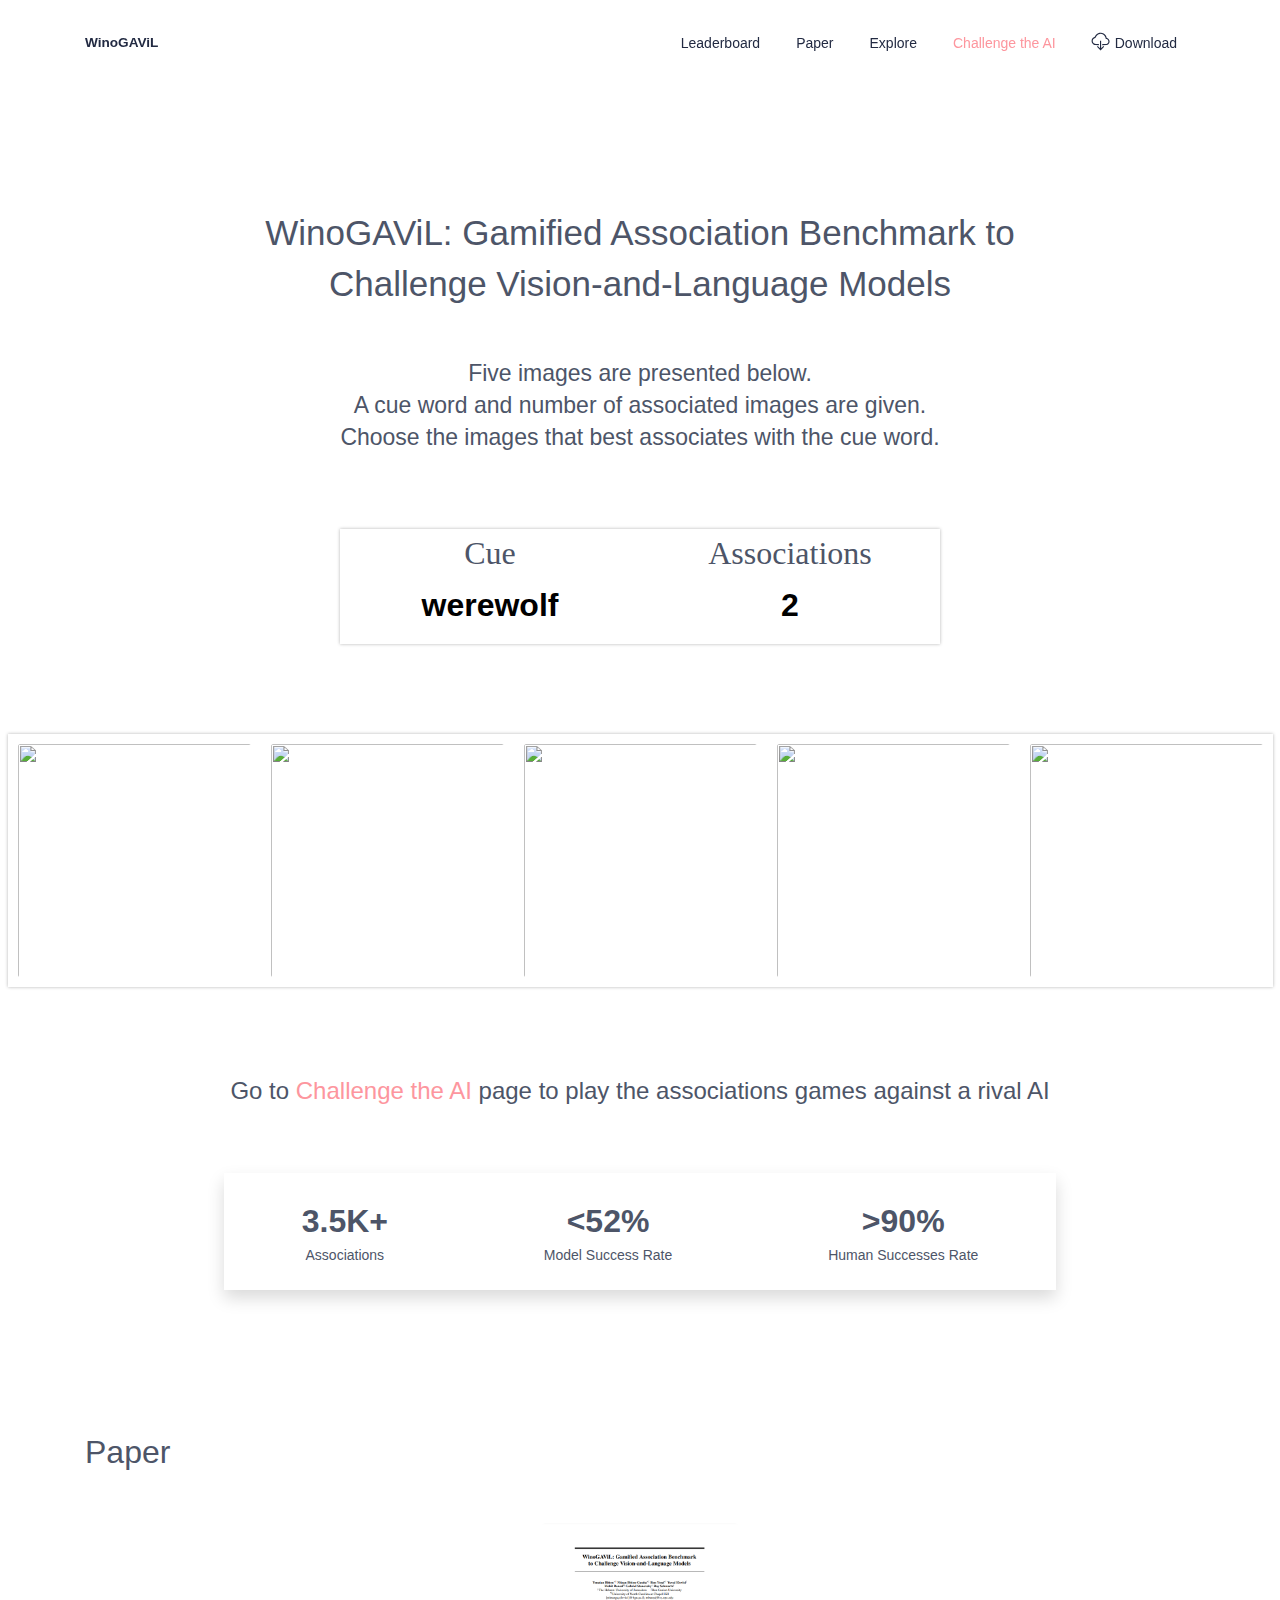
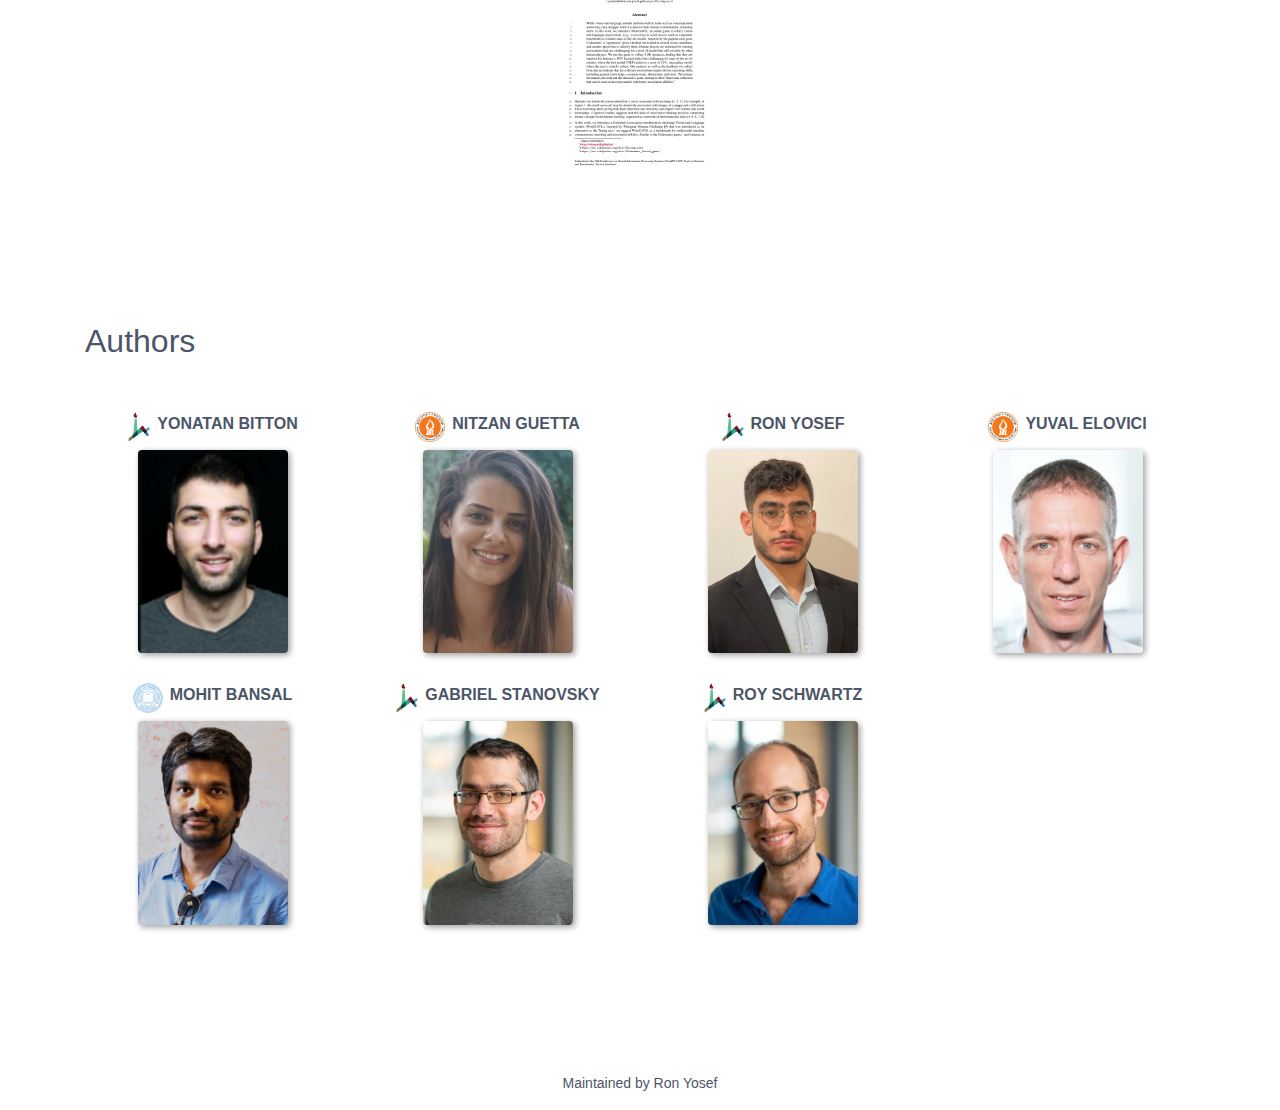
==== commit 9be416dd: "works" ====
--- a/index.html
+++ b/index.html
@@ -36,5 +36,5 @@
   <link rel="stylesheet" href="styles.505c4299d24053982b66.css"></head>
   <body>
     <app-root></app-root>
-  <script src="runtime-es2015.b19142de9d31634dd376.js" type="module"></script><script src="runtime-es5.b19142de9d31634dd376.js" nomodule="" defer=""></script><script src="polyfills-es5.5ba85672ff44aabfd56e.js" nomodule="" defer=""></script><script src="polyfills-es2015.fab970680b4248379cdc.js" type="module"></script><script src="main-es2015.be68eca9271dc65e46a8.js" type="module"></script><script src="main-es5.be68eca9271dc65e46a8.js" nomodule="" defer=""></script></body>
+  <script src="runtime-es2015.b19142de9d31634dd376.js" type="module"></script><script src="runtime-es5.b19142de9d31634dd376.js" nomodule="" defer=""></script><script src="polyfills-es5.5ba85672ff44aabfd56e.js" nomodule="" defer=""></script><script src="polyfills-es2015.fab970680b4248379cdc.js" type="module"></script><script src="main-es2015.fa77ac26d1f560a7336d.js" type="module"></script><script src="main-es5.fa77ac26d1f560a7336d.js" nomodule="" defer=""></script></body>
 </html>
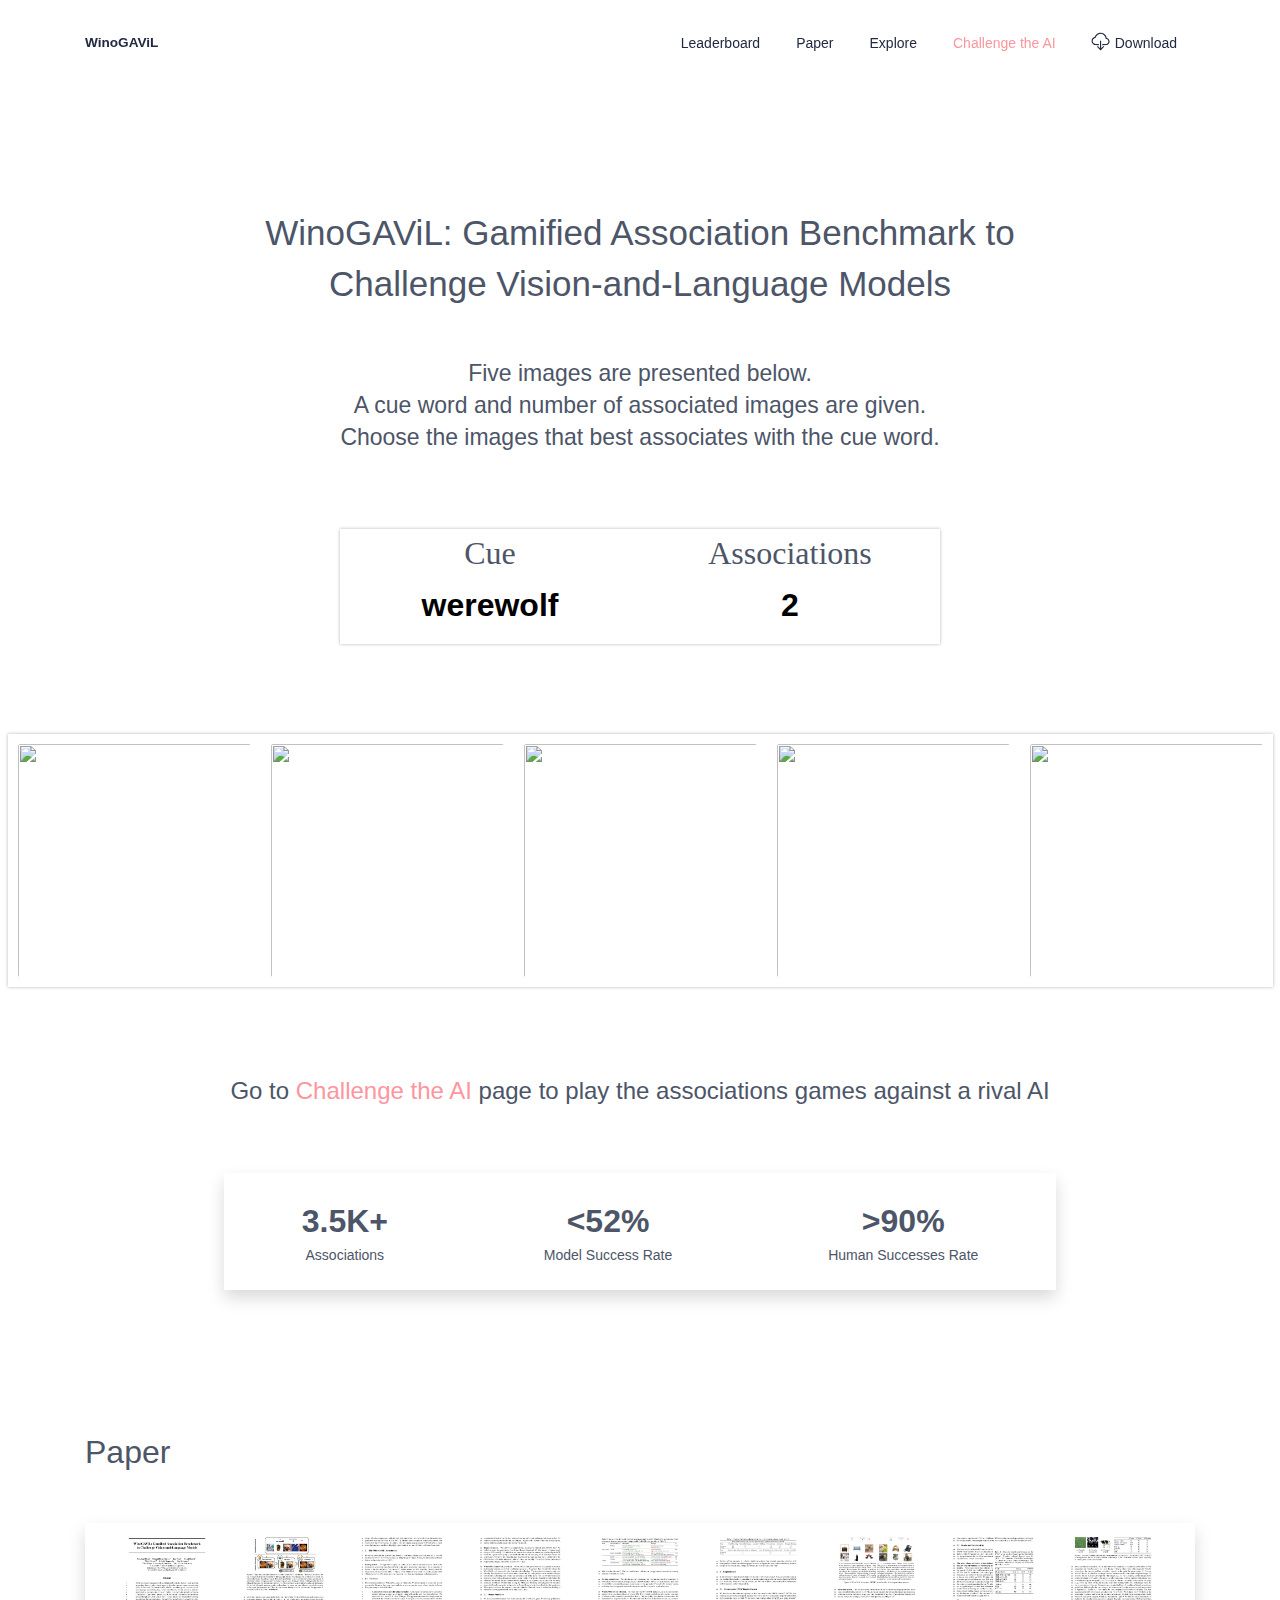
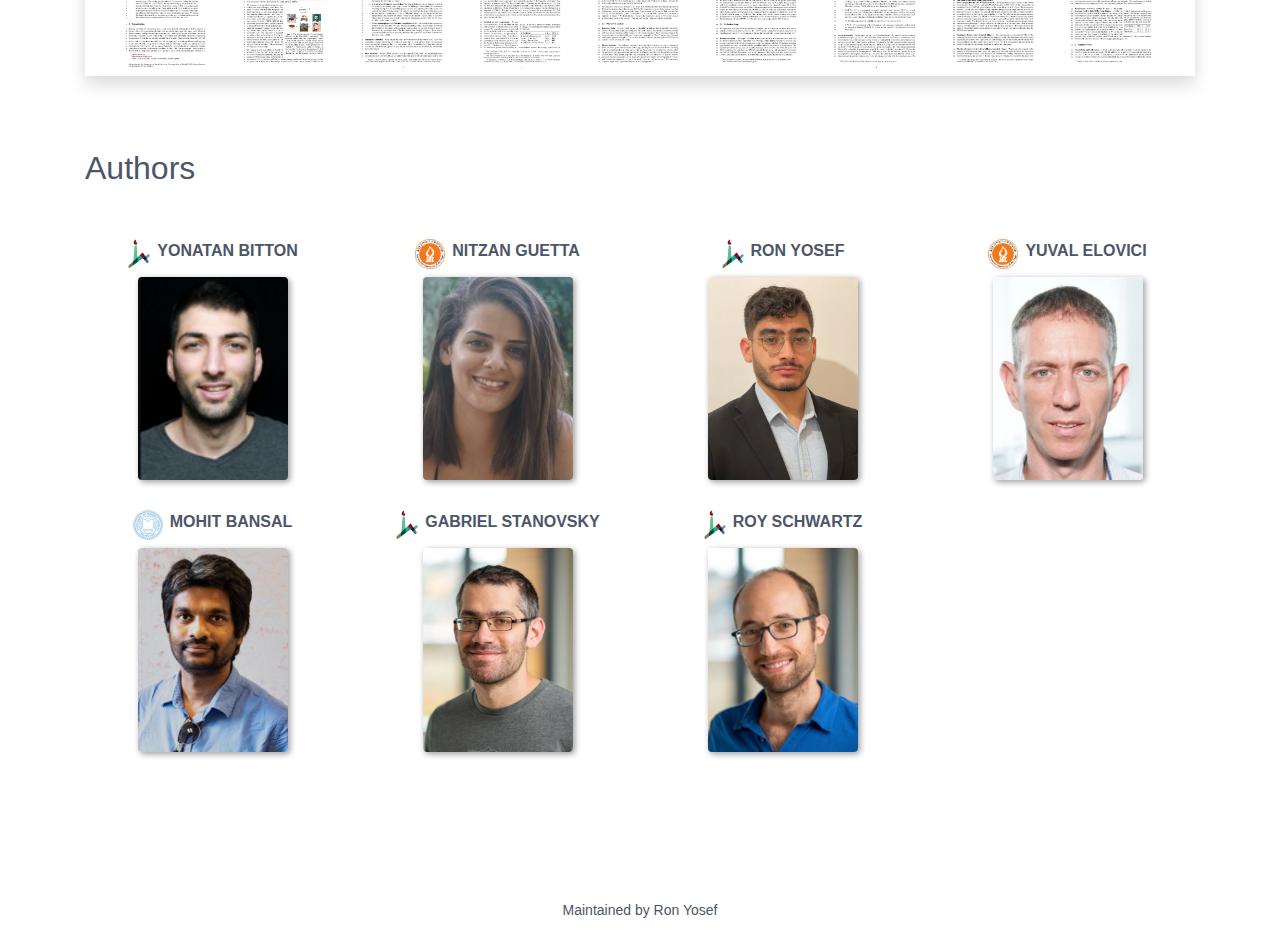
==== commit 86394e17: "Merge branch 'main' of https://github.com/WinoGAViL/WinoGAViL" ====
--- a/index.html
+++ b/index.html
@@ -7,34 +7,44 @@
 * Copyright 2021 Creative Tim (https://www.creative-tim.com)
 * Licensed under MIT
 
-* Coded by Creative Tim
-
-=========================================================
+* The navbar and some of the styles were coded by Creative Tim
 
 * The above copyright notice and this permission notice shall be included in all copies or substantial portions of the Software.
 
 =========================================================
 
-* Heavily modified by Lampent
-* Copyright 2022 Lampent
+* Except from the Navbar and some css styles, the website was coded and heavily modified by Ron Yosef
+* Copyright 2022 Ron Yosef
 * Licensed under MIT
 
 =========================================================
+
+* The above copyright notice and this permission notice shall be included in all copies or substantial portions of the Software.
  -->
 <!DOCTYPE html>
 <html lang="en">
   <head>
     <meta charset="UTF-8"/>
     <meta name="viewport" content="width=device-width, initial-scale=1, shrink-to-fit=no"/>
+    <meta charset="utf-8">
+    <meta name="description" content="WinoGAViL is an online game to collect vision-and-language associations (e.g., werewolves to a full moon), used as a dynamic benchmark to evaluate state-of-the-art models.">
+    <meta property="og:title" content="A dynamic benchmark to evaluate state-of-the-art vision-and-language models"/>
+    <meta property="og:description" content="WinoGAViL is an online game to collect vision-and-language associations (e.g., werewolves to a full moon), used as a dynamic benchmark to evaluate state-of-the-art models."/>
+    <meta property="og:url" content="https://winogavil.github.io/"/>
+
+
+    <meta name="twitter:title" content="A dynamic benchmark to evaluate state-of-the-art vision-and-language models">
+    <meta name="twitter:description" content="WinoGAViL is an online game to collect vision-and-language associations (e.g., werewolves to a full moon), used as a dynamic benchmark to evaluate state-of-the-art models.">
+    <meta name="keywords" content="Artificial Intelligence, Computer Vision, Pattern Recognition, Human-Computer Interaction, Associations, Benchmark">
     <base href="/">
     <title>WinoGAViL - Gamified Association Benchmark to Challenge Vision-and-Language Models</title>
     <!--     Fonts and icons     -->
     <link href="https://unpkg.com/@angular/material/prebuilt-themes/indigo-pink.css" rel="stylesheet">
 
-    <style type="text/css">@font-face{font-family:'Poppins';font-style:normal;font-weight:200;src:url(https://fonts.gstatic.com/s/poppins/v19/pxiByp8kv8JHgFVrLFj_Z1xlEw.woff) format('woff');}@font-face{font-family:'Poppins';font-style:normal;font-weight:300;src:url(https://fonts.gstatic.com/s/poppins/v19/pxiByp8kv8JHgFVrLDz8Z1xlEw.woff) format('woff');}@font-face{font-family:'Poppins';font-style:normal;font-weight:400;src:url(https://fonts.gstatic.com/s/poppins/v19/pxiEyp8kv8JHgFVrJJfedA.woff) format('woff');}@font-face{font-family:'Poppins';font-style:normal;font-weight:600;src:url(https://fonts.gstatic.com/s/poppins/v19/pxiByp8kv8JHgFVrLEj6Z1xlEw.woff) format('woff');}@font-face{font-family:'Poppins';font-style:normal;font-weight:700;src:url(https://fonts.gstatic.com/s/poppins/v19/pxiByp8kv8JHgFVrLCz7Z1xlEw.woff) format('woff');}@font-face{font-family:'Poppins';font-style:normal;font-weight:800;src:url(https://fonts.gstatic.com/s/poppins/v19/pxiByp8kv8JHgFVrLDD4Z1xlEw.woff) format('woff');}@font-face{font-family:'Poppins';font-style:normal;font-weight:200;src:url(https://fonts.gstatic.com/s/poppins/v19/pxiByp8kv8JHgFVrLFj_Z11lFd2JQEl8qw.woff2) format('woff2');unicode-range:U+0900-097F, U+1CD0-1CF6, U+1CF8-1CF9, U+200C-200D, U+20A8, U+20B9, U+25CC, U+A830-A839, U+A8E0-A8FB;}@font-face{font-family:'Poppins';font-style:normal;font-weight:200;src:url(https://fonts.gstatic.com/s/poppins/v19/pxiByp8kv8JHgFVrLFj_Z1JlFd2JQEl8qw.woff2) format('woff2');unicode-range:U+0100-024F, U+0259, U+1E00-1EFF, U+2020, U+20A0-20AB, U+20AD-20CF, U+2113, U+2C60-2C7F, U+A720-A7FF;}@font-face{font-family:'Poppins';font-style:normal;font-weight:200;src:url(https://fonts.gstatic.com/s/poppins/v19/pxiByp8kv8JHgFVrLFj_Z1xlFd2JQEk.woff2) format('woff2');unicode-range:U+0000-00FF, U+0131, U+0152-0153, U+02BB-02BC, U+02C6, U+02DA, U+02DC, U+2000-206F, U+2074, U+20AC, U+2122, U+2191, U+2193, U+2212, U+2215, U+FEFF, U+FFFD;}@font-face{font-family:'Poppins';font-style:normal;font-weight:300;src:url(https://fonts.gstatic.com/s/poppins/v19/pxiByp8kv8JHgFVrLDz8Z11lFd2JQEl8qw.woff2) format('woff2');unicode-range:U+0900-097F, U+1CD0-1CF6, U+1CF8-1CF9, U+200C-200D, U+20A8, U+20B9, U+25CC, U+A830-A839, U+A8E0-A8FB;}@font-face{font-family:'Poppins';font-style:normal;font-weight:300;src:url(https://fonts.gstatic.com/s/poppins/v19/pxiByp8kv8JHgFVrLDz8Z1JlFd2JQEl8qw.woff2) format('woff2');unicode-range:U+0100-024F, U+0259, U+1E00-1EFF, U+2020, U+20A0-20AB, U+20AD-20CF, U+2113, U+2C60-2C7F, U+A720-A7FF;}@font-face{font-family:'Poppins';font-style:normal;font-weight:300;src:url(https://fonts.gstatic.com/s/poppins/v19/pxiByp8kv8JHgFVrLDz8Z1xlFd2JQEk.woff2) format('woff2');unicode-range:U+0000-00FF, U+0131, U+0152-0153, U+02BB-02BC, U+02C6, U+02DA, U+02DC, U+2000-206F, U+2074, U+20AC, U+2122, U+2191, U+2193, U+2212, U+2215, U+FEFF, U+FFFD;}@font-face{font-family:'Poppins';font-style:normal;font-weight:400;src:url(https://fonts.gstatic.com/s/poppins/v19/pxiEyp8kv8JHgFVrJJbecnFHGPezSQ.woff2) format('woff2');unicode-range:U+0900-097F, U+1CD0-1CF6, U+1CF8-1CF9, U+200C-200D, U+20A8, U+20B9, U+25CC, U+A830-A839, U+A8E0-A8FB;}@font-face{font-family:'Poppins';font-style:normal;font-weight:400;src:url(https://fonts.gstatic.com/s/poppins/v19/pxiEyp8kv8JHgFVrJJnecnFHGPezSQ.woff2) format('woff2');unicode-range:U+0100-024F, U+0259, U+1E00-1EFF, U+2020, U+20A0-20AB, U+20AD-20CF, U+2113, U+2C60-2C7F, U+A720-A7FF;}@font-face{font-family:'Poppins';font-style:normal;font-weight:400;src:url(https://fonts.gstatic.com/s/poppins/v19/pxiEyp8kv8JHgFVrJJfecnFHGPc.woff2) format('woff2');unicode-range:U+0000-00FF, U+0131, U+0152-0153, U+02BB-02BC, U+02C6, U+02DA, U+02DC, U+2000-206F, U+2074, U+20AC, U+2122, U+2191, U+2193, U+2212, U+2215, U+FEFF, U+FFFD;}@font-face{font-family:'Poppins';font-style:normal;font-weight:600;src:url(https://fonts.gstatic.com/s/poppins/v19/pxiByp8kv8JHgFVrLEj6Z11lFd2JQEl8qw.woff2) format('woff2');unicode-range:U+0900-097F, U+1CD0-1CF6, U+1CF8-1CF9, U+200C-200D, U+20A8, U+20B9, U+25CC, U+A830-A839, U+A8E0-A8FB;}@font-face{font-family:'Poppins';font-style:normal;font-weight:600;src:url(https://fonts.gstatic.com/s/poppins/v19/pxiByp8kv8JHgFVrLEj6Z1JlFd2JQEl8qw.woff2) format('woff2');unicode-range:U+0100-024F, U+0259, U+1E00-1EFF, U+2020, U+20A0-20AB, U+20AD-20CF, U+2113, U+2C60-2C7F, U+A720-A7FF;}@font-face{font-family:'Poppins';font-style:normal;font-weight:600;src:url(https://fonts.gstatic.com/s/poppins/v19/pxiByp8kv8JHgFVrLEj6Z1xlFd2JQEk.woff2) format('woff2');unicode-range:U+0000-00FF, U+0131, U+0152-0153, U+02BB-02BC, U+02C6, U+02DA, U+02DC, U+2000-206F, U+2074, U+20AC, U+2122, U+2191, U+2193, U+2212, U+2215, U+FEFF, U+FFFD;}@font-face{font-family:'Poppins';font-style:normal;font-weight:700;src:url(https://fonts.gstatic.com/s/poppins/v19/pxiByp8kv8JHgFVrLCz7Z11lFd2JQEl8qw.woff2) format('woff2');unicode-range:U+0900-097F, U+1CD0-1CF6, U+1CF8-1CF9, U+200C-200D, U+20A8, U+20B9, U+25CC, U+A830-A839, U+A8E0-A8FB;}@font-face{font-family:'Poppins';font-style:normal;font-weight:700;src:url(https://fonts.gstatic.com/s/poppins/v19/pxiByp8kv8JHgFVrLCz7Z1JlFd2JQEl8qw.woff2) format('woff2');unicode-range:U+0100-024F, U+0259, U+1E00-1EFF, U+2020, U+20A0-20AB, U+20AD-20CF, U+2113, U+2C60-2C7F, U+A720-A7FF;}@font-face{font-family:'Poppins';font-style:normal;font-weight:700;src:url(https://fonts.gstatic.com/s/poppins/v19/pxiByp8kv8JHgFVrLCz7Z1xlFd2JQEk.woff2) format('woff2');unicode-range:U+0000-00FF, U+0131, U+0152-0153, U+02BB-02BC, U+02C6, U+02DA, U+02DC, U+2000-206F, U+2074, U+20AC, U+2122, U+2191, U+2193, U+2212, U+2215, U+FEFF, U+FFFD;}@font-face{font-family:'Poppins';font-style:normal;font-weight:800;src:url(https://fonts.gstatic.com/s/poppins/v19/pxiByp8kv8JHgFVrLDD4Z11lFd2JQEl8qw.woff2) format('woff2');unicode-range:U+0900-097F, U+1CD0-1CF6, U+1CF8-1CF9, U+200C-200D, U+20A8, U+20B9, U+25CC, U+A830-A839, U+A8E0-A8FB;}@font-face{font-family:'Poppins';font-style:normal;font-weight:800;src:url(https://fonts.gstatic.com/s/poppins/v19/pxiByp8kv8JHgFVrLDD4Z1JlFd2JQEl8qw.woff2) format('woff2');unicode-range:U+0100-024F, U+0259, U+1E00-1EFF, U+2020, U+20A0-20AB, U+20AD-20CF, U+2113, U+2C60-2C7F, U+A720-A7FF;}@font-face{font-family:'Poppins';font-style:normal;font-weight:800;src:url(https://fonts.gstatic.com/s/poppins/v19/pxiByp8kv8JHgFVrLDD4Z1xlFd2JQEk.woff2) format('woff2');unicode-range:U+0000-00FF, U+0131, U+0152-0153, U+02BB-02BC, U+02C6, U+02DA, U+02DC, U+2000-206F, U+2074, U+20AC, U+2122, U+2191, U+2193, U+2212, U+2215, U+FEFF, U+FFFD;}</style>
+    <style type="text/css">@font-face{font-family:'Poppins';font-style:normal;font-weight:200;src:url(https://fonts.gstatic.com/s/poppins/v20/pxiByp8kv8JHgFVrLFj_Z1xlEw.woff) format('woff');}@font-face{font-family:'Poppins';font-style:normal;font-weight:300;src:url(https://fonts.gstatic.com/s/poppins/v20/pxiByp8kv8JHgFVrLDz8Z1xlEw.woff) format('woff');}@font-face{font-family:'Poppins';font-style:normal;font-weight:400;src:url(https://fonts.gstatic.com/s/poppins/v20/pxiEyp8kv8JHgFVrJJfedA.woff) format('woff');}@font-face{font-family:'Poppins';font-style:normal;font-weight:600;src:url(https://fonts.gstatic.com/s/poppins/v20/pxiByp8kv8JHgFVrLEj6Z1xlEw.woff) format('woff');}@font-face{font-family:'Poppins';font-style:normal;font-weight:700;src:url(https://fonts.gstatic.com/s/poppins/v20/pxiByp8kv8JHgFVrLCz7Z1xlEw.woff) format('woff');}@font-face{font-family:'Poppins';font-style:normal;font-weight:800;src:url(https://fonts.gstatic.com/s/poppins/v20/pxiByp8kv8JHgFVrLDD4Z1xlEw.woff) format('woff');}@font-face{font-family:'Poppins';font-style:normal;font-weight:200;src:url(https://fonts.gstatic.com/s/poppins/v20/pxiByp8kv8JHgFVrLFj_Z11lFd2JQEl8qw.woff2) format('woff2');unicode-range:U+0900-097F, U+1CD0-1CF6, U+1CF8-1CF9, U+200C-200D, U+20A8, U+20B9, U+25CC, U+A830-A839, U+A8E0-A8FB;}@font-face{font-family:'Poppins';font-style:normal;font-weight:200;src:url(https://fonts.gstatic.com/s/poppins/v20/pxiByp8kv8JHgFVrLFj_Z1JlFd2JQEl8qw.woff2) format('woff2');unicode-range:U+0100-024F, U+0259, U+1E00-1EFF, U+2020, U+20A0-20AB, U+20AD-20CF, U+2113, U+2C60-2C7F, U+A720-A7FF;}@font-face{font-family:'Poppins';font-style:normal;font-weight:200;src:url(https://fonts.gstatic.com/s/poppins/v20/pxiByp8kv8JHgFVrLFj_Z1xlFd2JQEk.woff2) format('woff2');unicode-range:U+0000-00FF, U+0131, U+0152-0153, U+02BB-02BC, U+02C6, U+02DA, U+02DC, U+2000-206F, U+2074, U+20AC, U+2122, U+2191, U+2193, U+2212, U+2215, U+FEFF, U+FFFD;}@font-face{font-family:'Poppins';font-style:normal;font-weight:300;src:url(https://fonts.gstatic.com/s/poppins/v20/pxiByp8kv8JHgFVrLDz8Z11lFd2JQEl8qw.woff2) format('woff2');unicode-range:U+0900-097F, U+1CD0-1CF6, U+1CF8-1CF9, U+200C-200D, U+20A8, U+20B9, U+25CC, U+A830-A839, U+A8E0-A8FB;}@font-face{font-family:'Poppins';font-style:normal;font-weight:300;src:url(https://fonts.gstatic.com/s/poppins/v20/pxiByp8kv8JHgFVrLDz8Z1JlFd2JQEl8qw.woff2) format('woff2');unicode-range:U+0100-024F, U+0259, U+1E00-1EFF, U+2020, U+20A0-20AB, U+20AD-20CF, U+2113, U+2C60-2C7F, U+A720-A7FF;}@font-face{font-family:'Poppins';font-style:normal;font-weight:300;src:url(https://fonts.gstatic.com/s/poppins/v20/pxiByp8kv8JHgFVrLDz8Z1xlFd2JQEk.woff2) format('woff2');unicode-range:U+0000-00FF, U+0131, U+0152-0153, U+02BB-02BC, U+02C6, U+02DA, U+02DC, U+2000-206F, U+2074, U+20AC, U+2122, U+2191, U+2193, U+2212, U+2215, U+FEFF, U+FFFD;}@font-face{font-family:'Poppins';font-style:normal;font-weight:400;src:url(https://fonts.gstatic.com/s/poppins/v20/pxiEyp8kv8JHgFVrJJbecnFHGPezSQ.woff2) format('woff2');unicode-range:U+0900-097F, U+1CD0-1CF6, U+1CF8-1CF9, U+200C-200D, U+20A8, U+20B9, U+25CC, U+A830-A839, U+A8E0-A8FB;}@font-face{font-family:'Poppins';font-style:normal;font-weight:400;src:url(https://fonts.gstatic.com/s/poppins/v20/pxiEyp8kv8JHgFVrJJnecnFHGPezSQ.woff2) format('woff2');unicode-range:U+0100-024F, U+0259, U+1E00-1EFF, U+2020, U+20A0-20AB, U+20AD-20CF, U+2113, U+2C60-2C7F, U+A720-A7FF;}@font-face{font-family:'Poppins';font-style:normal;font-weight:400;src:url(https://fonts.gstatic.com/s/poppins/v20/pxiEyp8kv8JHgFVrJJfecnFHGPc.woff2) format('woff2');unicode-range:U+0000-00FF, U+0131, U+0152-0153, U+02BB-02BC, U+02C6, U+02DA, U+02DC, U+2000-206F, U+2074, U+20AC, U+2122, U+2191, U+2193, U+2212, U+2215, U+FEFF, U+FFFD;}@font-face{font-family:'Poppins';font-style:normal;font-weight:600;src:url(https://fonts.gstatic.com/s/poppins/v20/pxiByp8kv8JHgFVrLEj6Z11lFd2JQEl8qw.woff2) format('woff2');unicode-range:U+0900-097F, U+1CD0-1CF6, U+1CF8-1CF9, U+200C-200D, U+20A8, U+20B9, U+25CC, U+A830-A839, U+A8E0-A8FB;}@font-face{font-family:'Poppins';font-style:normal;font-weight:600;src:url(https://fonts.gstatic.com/s/poppins/v20/pxiByp8kv8JHgFVrLEj6Z1JlFd2JQEl8qw.woff2) format('woff2');unicode-range:U+0100-024F, U+0259, U+1E00-1EFF, U+2020, U+20A0-20AB, U+20AD-20CF, U+2113, U+2C60-2C7F, U+A720-A7FF;}@font-face{font-family:'Poppins';font-style:normal;font-weight:600;src:url(https://fonts.gstatic.com/s/poppins/v20/pxiByp8kv8JHgFVrLEj6Z1xlFd2JQEk.woff2) format('woff2');unicode-range:U+0000-00FF, U+0131, U+0152-0153, U+02BB-02BC, U+02C6, U+02DA, U+02DC, U+2000-206F, U+2074, U+20AC, U+2122, U+2191, U+2193, U+2212, U+2215, U+FEFF, U+FFFD;}@font-face{font-family:'Poppins';font-style:normal;font-weight:700;src:url(https://fonts.gstatic.com/s/poppins/v20/pxiByp8kv8JHgFVrLCz7Z11lFd2JQEl8qw.woff2) format('woff2');unicode-range:U+0900-097F, U+1CD0-1CF6, U+1CF8-1CF9, U+200C-200D, U+20A8, U+20B9, U+25CC, U+A830-A839, U+A8E0-A8FB;}@font-face{font-family:'Poppins';font-style:normal;font-weight:700;src:url(https://fonts.gstatic.com/s/poppins/v20/pxiByp8kv8JHgFVrLCz7Z1JlFd2JQEl8qw.woff2) format('woff2');unicode-range:U+0100-024F, U+0259, U+1E00-1EFF, U+2020, U+20A0-20AB, U+20AD-20CF, U+2113, U+2C60-2C7F, U+A720-A7FF;}@font-face{font-family:'Poppins';font-style:normal;font-weight:700;src:url(https://fonts.gstatic.com/s/poppins/v20/pxiByp8kv8JHgFVrLCz7Z1xlFd2JQEk.woff2) format('woff2');unicode-range:U+0000-00FF, U+0131, U+0152-0153, U+02BB-02BC, U+02C6, U+02DA, U+02DC, U+2000-206F, U+2074, U+20AC, U+2122, U+2191, U+2193, U+2212, U+2215, U+FEFF, U+FFFD;}@font-face{font-family:'Poppins';font-style:normal;font-weight:800;src:url(https://fonts.gstatic.com/s/poppins/v20/pxiByp8kv8JHgFVrLDD4Z11lFd2JQEl8qw.woff2) format('woff2');unicode-range:U+0900-097F, U+1CD0-1CF6, U+1CF8-1CF9, U+200C-200D, U+20A8, U+20B9, U+25CC, U+A830-A839, U+A8E0-A8FB;}@font-face{font-family:'Poppins';font-style:normal;font-weight:800;src:url(https://fonts.gstatic.com/s/poppins/v20/pxiByp8kv8JHgFVrLDD4Z1JlFd2JQEl8qw.woff2) format('woff2');unicode-range:U+0100-024F, U+0259, U+1E00-1EFF, U+2020, U+20A0-20AB, U+20AD-20CF, U+2113, U+2C60-2C7F, U+A720-A7FF;}@font-face{font-family:'Poppins';font-style:normal;font-weight:800;src:url(https://fonts.gstatic.com/s/poppins/v20/pxiByp8kv8JHgFVrLDD4Z1xlFd2JQEk.woff2) format('woff2');unicode-range:U+0000-00FF, U+0131, U+0152-0153, U+02BB-02BC, U+02C6, U+02DA, U+02DC, U+2000-206F, U+2074, U+20AC, U+2122, U+2191, U+2193, U+2212, U+2215, U+FEFF, U+FFFD;}</style>
     <script src="https://kit.fontawesome.com/ccc077665f.js" crossorigin="anonymous"></script>
-  <link rel="stylesheet" href="styles.505c4299d24053982b66.css"></head>
+  <link rel="stylesheet" href="styles.95063a6a076024199016.css"></head>
   <body>
     <app-root></app-root>
-  <script src="runtime-es2015.b19142de9d31634dd376.js" type="module"></script><script src="runtime-es5.b19142de9d31634dd376.js" nomodule="" defer=""></script><script src="polyfills-es5.5ba85672ff44aabfd56e.js" nomodule="" defer=""></script><script src="polyfills-es2015.fab970680b4248379cdc.js" type="module"></script><script src="main-es2015.fa77ac26d1f560a7336d.js" type="module"></script><script src="main-es5.fa77ac26d1f560a7336d.js" nomodule="" defer=""></script></body>
+  <script src="runtime-es2015.b19142de9d31634dd376.js" type="module"></script><script src="runtime-es5.b19142de9d31634dd376.js" nomodule="" defer=""></script><script src="polyfills-es5.5ba85672ff44aabfd56e.js" nomodule="" defer=""></script><script src="polyfills-es2015.fab970680b4248379cdc.js" type="module"></script><script src="main-es2015.4ed0705522bf175a1839.js" type="module"></script><script src="main-es5.4ed0705522bf175a1839.js" nomodule="" defer=""></script></body>
 </html>
--- a/styles.95063a6a076024199016.css
+++ b/styles.95063a6a076024199016.css
@@ -0,0 +1,8 @@
+@charset "UTF-8";@font-face{font-family:primeicons;font-display:auto;src:url(primeicons.dfbfef2de4bfb34e9722.eot);src:url(primeicons.dfbfef2de4bfb34e9722.eot?#iefix) format("embedded-opentype"),url(primeicons.3a0d4a58da62cf7c55bb.ttf) format("truetype"),url(primeicons.e61f3495a7ecd3d571a4.woff) format("woff"),url(primeicons.c55d94a248721abbd220.svg?#primeicons) format("svg");font-weight:400;font-style:normal}.pi{font-family:primeicons;speak:none;font-style:normal;font-weight:400;font-variant:normal;text-transform:none;line-height:1;display:inline-block;-webkit-font-smoothing:antialiased;-moz-osx-font-smoothing:grayscale}.pi:before{--webkit-backface-visibility:hidden;-webkit-backface-visibility:hidden;backface-visibility:hidden}.pi-fw{width:1.28571429em;text-align:center}.pi-spin{-webkit-animation:fa-spin 2s linear infinite;animation:fa-spin 2s linear infinite}@-webkit-keyframes fa-spin{0%{transform:rotate(0deg)}to{transform:rotate(359deg)}}@keyframes fa-spin{0%{transform:rotate(0deg)}to{transform:rotate(359deg)}}.pi-send:before{content:"\e9ca"}.pi-slack:before{content:"\e9c9"}.pi-sun:before{content:"\e9c8"}.pi-moon:before{content:"\e9c7"}.pi-vimeo:before{content:"\e9c6"}.pi-youtube:before{content:"\e9c5"}.pi-flag:before{content:"\e9c4"}.pi-wallet:before{content:"\e9c3"}.pi-map:before{content:"\e9c2"}.pi-link:before{content:"\e9c1"}.pi-credit-card:before{content:"\e9bf"}.pi-discord:before{content:"\e9c0"}.pi-percentage:before{content:"\e9be"}.pi-euro:before{content:"\e9bd"}.pi-book:before{content:"\e9ba"}.pi-shield:before{content:"\e9b9"}.pi-paypal:before{content:"\e9bb"}.pi-amazon:before{content:"\e9bc"}.pi-phone:before{content:"\e9b8"}.pi-filter-slash:before{content:"\e9b7"}.pi-facebook:before{content:"\e9b4"}.pi-github:before{content:"\e9b5"}.pi-twitter:before{content:"\e9b6"}.pi-step-backward-alt:before{content:"\e9ac"}.pi-step-forward-alt:before{content:"\e9ad"}.pi-forward:before{content:"\e9ae"}.pi-backward:before{content:"\e9af"}.pi-fast-backward:before{content:"\e9b0"}.pi-fast-forward:before{content:"\e9b1"}.pi-pause:before{content:"\e9b2"}.pi-play:before{content:"\e9b3"}.pi-compass:before{content:"\e9ab"}.pi-id-card:before{content:"\e9aa"}.pi-ticket:before{content:"\e9a9"}.pi-file-o:before{content:"\e9a8"}.pi-reply:before{content:"\e9a7"}.pi-directions-alt:before{content:"\e9a5"}.pi-directions:before{content:"\e9a6"}.pi-thumbs-up:before{content:"\e9a3"}.pi-thumbs-down:before{content:"\e9a4"}.pi-sort-numeric-down-alt:before{content:"\e996"}.pi-sort-numeric-up-alt:before{content:"\e997"}.pi-sort-alpha-down-alt:before{content:"\e998"}.pi-sort-alpha-up-alt:before{content:"\e999"}.pi-sort-numeric-down:before{content:"\e99a"}.pi-sort-numeric-up:before{content:"\e99b"}.pi-sort-alpha-down:before{content:"\e99c"}.pi-sort-alpha-up:before{content:"\e99d"}.pi-sort-alt:before{content:"\e99e"}.pi-sort-amount-up:before{content:"\e99f"}.pi-sort-amount-down:before{content:"\e9a0"}.pi-sort-amount-down-alt:before{content:"\e9a1"}.pi-sort-amount-up-alt:before{content:"\e9a2"}.pi-palette:before{content:"\e995"}.pi-undo:before{content:"\e994"}.pi-desktop:before{content:"\e993"}.pi-sliders-v:before{content:"\e991"}.pi-sliders-h:before{content:"\e992"}.pi-search-plus:before{content:"\e98f"}.pi-search-minus:before{content:"\e990"}.pi-file-excel:before{content:"\e98e"}.pi-file-pdf:before{content:"\e98d"}.pi-check-square:before{content:"\e98c"}.pi-chart-line:before{content:"\e98b"}.pi-user-edit:before{content:"\e98a"}.pi-exclamation-circle:before{content:"\e989"}.pi-android:before{content:"\e985"}.pi-google:before{content:"\e986"}.pi-apple:before{content:"\e987"}.pi-microsoft:before{content:"\e988"}.pi-heart:before{content:"\e984"}.pi-mobile:before{content:"\e982"}.pi-tablet:before{content:"\e983"}.pi-key:before{content:"\e981"}.pi-shopping-cart:before{content:"\e980"}.pi-comments:before{content:"\e97e"}.pi-comment:before{content:"\e97f"}.pi-briefcase:before{content:"\e97d"}.pi-bell:before{content:"\e97c"}.pi-paperclip:before{content:"\e97b"}.pi-share-alt:before{content:"\e97a"}.pi-envelope:before{content:"\e979"}.pi-volume-down:before{content:"\e976"}.pi-volume-up:before{content:"\e977"}.pi-volume-off:before{content:"\e978"}.pi-eject:before{content:"\e975"}.pi-money-bill:before{content:"\e974"}.pi-images:before{content:"\e973"}.pi-image:before{content:"\e972"}.pi-sign-in:before{content:"\e970"}.pi-sign-out:before{content:"\e971"}.pi-wifi:before{content:"\e96f"}.pi-sitemap:before{content:"\e96e"}.pi-chart-bar:before{content:"\e96d"}.pi-camera:before{content:"\e96c"}.pi-dollar:before{content:"\e96b"}.pi-lock-open:before{content:"\e96a"}.pi-table:before{content:"\e969"}.pi-map-marker:before{content:"\e968"}.pi-list:before{content:"\e967"}.pi-eye-slash:before{content:"\e965"}.pi-eye:before{content:"\e966"}.pi-folder-open:before{content:"\e964"}.pi-folder:before{content:"\e963"}.pi-video:before{content:"\e962"}.pi-inbox:before{content:"\e961"}.pi-lock:before{content:"\e95f"}.pi-unlock:before{content:"\e960"}.pi-tags:before{content:"\e95d"}.pi-tag:before{content:"\e95e"}.pi-power-off:before{content:"\e95c"}.pi-save:before{content:"\e95b"}.pi-question-circle:before{content:"\e959"}.pi-question:before{content:"\e95a"}.pi-copy:before{content:"\e957"}.pi-file:before{content:"\e958"}.pi-clone:before{content:"\e955"}.pi-calendar-times:before{content:"\e952"}.pi-calendar-minus:before{content:"\e953"}.pi-calendar-plus:before{content:"\e954"}.pi-ellipsis-v:before{content:"\e950"}.pi-ellipsis-h:before{content:"\e951"}.pi-bookmark:before{content:"\e94e"}.pi-globe:before{content:"\e94f"}.pi-replay:before{content:"\e94d"}.pi-filter:before{content:"\e94c"}.pi-print:before{content:"\e94b"}.pi-align-right:before{content:"\e946"}.pi-align-left:before{content:"\e947"}.pi-align-center:before{content:"\e948"}.pi-align-justify:before{content:"\e949"}.pi-cog:before{content:"\e94a"}.pi-cloud-download:before{content:"\e943"}.pi-cloud-upload:before{content:"\e944"}.pi-cloud:before{content:"\e945"}.pi-pencil:before{content:"\e942"}.pi-users:before{content:"\e941"}.pi-clock:before{content:"\e940"}.pi-user-minus:before{content:"\e93e"}.pi-user-plus:before{content:"\e93f"}.pi-trash:before{content:"\e93d"}.pi-external-link:before{content:"\e93c"}.pi-window-maximize:before{content:"\e93b"}.pi-window-minimize:before{content:"\e93a"}.pi-refresh:before{content:"\e938"}.pi-user:before{content:"\e939"}.pi-exclamation-triangle:before{content:"\e922"}.pi-calendar:before{content:"\e927"}.pi-chevron-circle-left:before{content:"\e928"}.pi-chevron-circle-down:before{content:"\e929"}.pi-chevron-circle-right:before{content:"\e92a"}.pi-chevron-circle-up:before{content:"\e92b"}.pi-angle-double-down:before{content:"\e92c"}.pi-angle-double-left:before{content:"\e92d"}.pi-angle-double-right:before{content:"\e92e"}.pi-angle-double-up:before{content:"\e92f"}.pi-angle-down:before{content:"\e930"}.pi-angle-left:before{content:"\e931"}.pi-angle-right:before{content:"\e932"}.pi-angle-up:before{content:"\e933"}.pi-upload:before{content:"\e934"}.pi-download:before{content:"\e956"}.pi-ban:before{content:"\e935"}.pi-star-o:before{content:"\e936"}.pi-star:before{content:"\e937"}.pi-chevron-left:before{content:"\e900"}.pi-chevron-right:before{content:"\e901"}.pi-chevron-down:before{content:"\e902"}.pi-chevron-up:before{content:"\e903"}.pi-caret-left:before{content:"\e904"}.pi-caret-right:before{content:"\e905"}.pi-caret-down:before{content:"\e906"}.pi-caret-up:before{content:"\e907"}.pi-search:before{content:"\e908"}.pi-check:before{content:"\e909"}.pi-check-circle:before{content:"\e90a"}.pi-times:before{content:"\e90b"}.pi-times-circle:before{content:"\e90c"}.pi-plus:before{content:"\e90d"}.pi-plus-circle:before{content:"\e90e"}.pi-minus:before{content:"\e90f"}.pi-minus-circle:before{content:"\e910"}.pi-circle-on:before{content:"\e911"}.pi-circle-off:before{content:"\e912"}.pi-sort-down:before{content:"\e913"}.pi-sort-up:before{content:"\e914"}.pi-sort:before{content:"\e915"}.pi-step-backward:before{content:"\e916"}.pi-step-forward:before{content:"\e917"}.pi-th-large:before{content:"\e918"}.pi-arrow-down:before{content:"\e919"}.pi-arrow-left:before{content:"\e91a"}.pi-arrow-right:before{content:"\e91b"}.pi-arrow-up:before{content:"\e91c"}.pi-bars:before{content:"\e91d"}.pi-arrow-circle-down:before{content:"\e91e"}.pi-arrow-circle-left:before{content:"\e91f"}.pi-arrow-circle-right:before{content:"\e920"}.pi-arrow-circle-up:before{content:"\e921"}.pi-info:before{content:"\e923"}.pi-info-circle:before{content:"\e924"}.pi-home:before{content:"\e925"}.pi-spinner:before{content:"\e926"}:root{--surface-a:#fff;--surface-b:#fafafa;--surface-c:rgba(0,0,0,0.04);--surface-d:rgba(0,0,0,0.12);--surface-e:#fff;--surface-f:#fff;--text-color:rgba(0,0,0,0.87);--text-color-secondary:textSecondaryColor;--primary-color:#3f51b5;--primary-color-text:#fff;--font-family:Roboto,Helvetica Neue Light,Helvetica Neue,Helvetica,Arial,Lucida Grande,sans-serif;--surface-0:#fff;--surface-50:#fafafa;--surface-100:#f5f5f5;--surface-200:#eee;--surface-300:#e0e0e0;--surface-400:#bdbdbd;--surface-500:#9e9e9e;--surface-600:#757575;--surface-700:#616161;--surface-800:#424242;--surface-900:#212121;--gray-50:#fafafa;--gray-100:#f5f5f5;--gray-200:#eee;--gray-300:#e0e0e0;--gray-400:#bdbdbd;--gray-500:#9e9e9e;--gray-600:#757575;--gray-700:#616161;--gray-800:#424242;--gray-900:#212121;--content-padding:1rem;--inline-spacing:0.5rem;--border-radius:4px;--surface-ground:#fafafa;--surface-section:#fff;--surface-card:#fff;--surface-overlay:#fff;--surface-border:rgba(0,0,0,0.12)}@font-face{font-family:Roboto;font-style:normal;font-weight:400;src:local("Roboto"),local("Roboto-Regular"),url(roboto-v20-latin-ext_latin-regular.5cb5c8f08bb4e6cb64c3.woff2) format("woff2"),url(roboto-v20-latin-ext_latin-regular.ae804dc012b1b5255474.woff) format("woff")}@font-face{font-family:Roboto;font-style:normal;font-weight:500;src:local("Roboto Medium"),local("Roboto-Medium"),url(roboto-v20-latin-ext_latin-500.0b45721325446d537b54.woff2) format("woff2"),url(roboto-v20-latin-ext_latin-500.e492ac63197a57e7f4d3.woff) format("woff")}@font-face{font-family:Roboto;font-style:normal;font-weight:700;src:local("Roboto Bold"),local("Roboto-Bold"),url(roboto-v20-latin-ext_latin-700.1d1ef7788f0ff084b881.woff2) format("woff2"),url(roboto-v20-latin-ext_latin-700.8aba6dc5d991e4367d7a.woff) format("woff")}*{box-sizing:border-box}.p-component{font-family:Roboto,Helvetica Neue Light,Helvetica Neue,Helvetica,Arial,Lucida Grande,sans-serif;font-size:1rem;font-weight:400}.p-component-overlay{background-color:rgba(0,0,0,.32);transition-duration:.2s}.p-component:disabled,.p-disabled{opacity:.38}.p-error{color:#b00020}.p-text-secondary{color:rgba(0,0,0,.6)}.p-link,.pi{font-size:1rem}.p-link{font-family:Roboto,Helvetica Neue Light,Helvetica Neue,Helvetica,Arial,Lucida Grande,sans-serif;border-radius:4px}.p-link:focus{outline:0 none;outline-offset:0;box-shadow:none}:root{--blue-50:#f4fafe;--blue-100:#cae6fc;--blue-200:#a0d2fa;--blue-300:#75bef8;--blue-400:#4baaf5;--blue-500:#2196f3;--blue-600:#1c80cf;--blue-700:#1769aa;--blue-800:#125386;--blue-900:#0d3c61;--green-50:#f7faf5;--green-100:#dbe8cf;--green-200:#bed6a9;--green-300:#a1c384;--green-400:#85b15e;--green-500:#689f38;--green-600:#588730;--green-700:#496f27;--green-800:#39571f;--green-900:#2a4016;--yellow-50:#fffcf5;--yellow-100:#fef0cd;--yellow-200:#fde4a5;--yellow-300:#fdd87d;--yellow-400:#fccc55;--yellow-500:#fbc02d;--yellow-600:#d5a326;--yellow-700:#b08620;--yellow-800:#8a6a19;--yellow-900:#644d12;--cyan-50:#f2fcfd;--cyan-100:#c2eff5;--cyan-200:#91e2ed;--cyan-300:#61d5e4;--cyan-400:#30c9dc;--cyan-500:#00bcd4;--cyan-600:#00a0b4;--cyan-700:#008494;--cyan-800:#006775;--cyan-900:#004b55;--pink-50:#fef4f7;--pink-100:#fac9da;--pink-200:#f69ebc;--pink-300:#f1749e;--pink-400:#ed4981;--pink-500:#e91e63;--pink-600:#c61a54;--pink-700:#a31545;--pink-800:#801136;--pink-900:#5d0c28;--indigo-50:#f6f7fc;--indigo-100:#d5d9ef;--indigo-200:#b3bae2;--indigo-300:#919cd5;--indigo-400:#707dc8;--indigo-500:#4e5fbb;--indigo-600:#42519f;--indigo-700:#374383;--indigo-800:#2b3467;--indigo-900:#1f264b;--teal-50:#f2faf9;--teal-100:#c2e6e2;--teal-200:#91d2cc;--teal-300:#61beb5;--teal-400:#30aa9f;--teal-500:#009688;--teal-600:#008074;--teal-700:#00695f;--teal-800:#00534b;--teal-900:#003c36;--orange-50:#fffaf2;--orange-100:#ffe6c2;--orange-200:#ffd391;--orange-300:#ffbf61;--orange-400:#ffac30;--orange-500:#ff9800;--orange-600:#d98100;--orange-700:#b36a00;--orange-800:#8c5400;--orange-900:#663d00;--bluegray-50:#f7f9f9;--bluegray-100:#d9e0e3;--bluegray-200:#bbc7cd;--bluegray-300:#9caeb7;--bluegray-400:#7e96a1;--bluegray-500:#607d8b;--bluegray-600:#526a76;--bluegray-700:#435861;--bluegray-800:#35454c;--bluegray-900:#263238;--purple-50:#faf4fb;--purple-100:#e7cbec;--purple-200:#d4a2dd;--purple-300:#c279ce;--purple-400:#af50bf;--purple-500:#9c27b0;--purple-600:#852196;--purple-700:#6d1b7b;--purple-800:#561561;--purple-900:#3e1046}.p-autocomplete .p-autocomplete-loader{right:1rem}.p-autocomplete.p-autocomplete-dd .p-autocomplete-loader{right:4rem}.p-autocomplete .p-autocomplete-multiple-container{padding:.5rem 1rem}.p-autocomplete .p-autocomplete-multiple-container:not(.p-disabled):hover{border-color:rgba(0,0,0,.87)}.p-autocomplete .p-autocomplete-multiple-container:not(.p-disabled).p-focus{outline:0 none;outline-offset:0;box-shadow:none;border-color:#3f51b5}.p-autocomplete .p-autocomplete-multiple-container .p-autocomplete-input-token{padding:.5rem 0}.p-autocomplete .p-autocomplete-multiple-container .p-autocomplete-input-token input{font-family:Roboto,Helvetica Neue Light,Helvetica Neue,Helvetica,Arial,Lucida Grande,sans-serif;font-size:1rem;color:rgba(0,0,0,.87);padding:0;margin:0}.p-autocomplete .p-autocomplete-multiple-container .p-autocomplete-token{padding:.5rem 1rem;margin-right:.5rem;background:rgba(63,81,181,.12);color:#3f51b5;border-radius:4px}.p-autocomplete .p-autocomplete-multiple-container .p-autocomplete-token .p-autocomplete-token-icon{margin-left:.5rem}p-autocomplete.ng-dirty.ng-invalid>.p-autocomplete>.p-inputtext{border-color:#b00020}.p-autocomplete-panel{background:#fff;color:rgba(0,0,0,.87);border:0;border-radius:4px;box-shadow:0 5px 5px -3px rgba(0,0,0,.2),0 8px 10px 1px rgba(0,0,0,.14),0 3px 14px 2px rgba(0,0,0,.12)}.p-autocomplete-panel .p-autocomplete-items.p-autocomplete-virtualscroll .cdk-virtual-scroll-content-wrapper,.p-autocomplete-panel .p-autocomplete-items:not(.p-autocomplete-virtualscroll){padding:0}.p-autocomplete-panel .p-autocomplete-items .p-autocomplete-item{margin:0;padding:1rem;border:0;color:rgba(0,0,0,.87);background:transparent;transition:none;border-radius:0}.p-autocomplete-panel .p-autocomplete-items .p-autocomplete-item:hover{color:rgba(0,0,0,.87);background:rgba(0,0,0,.04)}.p-autocomplete-panel .p-autocomplete-items .p-autocomplete-item.p-highlight{color:#3f51b5;background:rgba(63,81,181,.12)}.p-autocomplete-panel .p-autocomplete-items .p-autocomplete-empty-message{padding:1rem;color:rgba(0,0,0,.87);background:transparent}.p-autocomplete-panel .p-autocomplete-items .p-autocomplete-item-group{margin:0;padding:1rem;color:rgba(0,0,0,.6);background:#fff;font-weight:400}p-calendar.ng-dirty.ng-invalid>.p-calendar>.p-inputtext{border-color:#b00020}.p-datepicker{padding:.5rem;background:#fff;color:rgba(0,0,0,.87);border:1px solid #e5e5e5;border-radius:4px}.p-datepicker:not(.p-datepicker-inline){background:#fff;border:0;box-shadow:0 5px 5px -3px rgba(0,0,0,.2),0 8px 10px 1px rgba(0,0,0,.14),0 3px 14px 2px rgba(0,0,0,.12)}.p-datepicker:not(.p-datepicker-inline) .p-datepicker-header{background:#fff}.p-datepicker .p-datepicker-header{padding:.5rem;color:rgba(0,0,0,.87);background:#fff;font-weight:500;margin:0;border-bottom:1px solid rgba(0,0,0,.12);border-top-right-radius:4px;border-top-left-radius:4px}.p-datepicker .p-datepicker-header .p-datepicker-next,.p-datepicker .p-datepicker-header .p-datepicker-prev{width:2.5rem;height:2.5rem;color:rgba(0,0,0,.6);border:0;background:transparent;border-radius:50%;transition:background-color .2s,color .2s,box-shadow .2s}.p-datepicker .p-datepicker-header .p-datepicker-next:enabled:hover,.p-datepicker .p-datepicker-header .p-datepicker-prev:enabled:hover{color:rgba(0,0,0,.6);border-color:transparent;background:rgba(0,0,0,.04)}.p-datepicker .p-datepicker-header .p-datepicker-next:focus,.p-datepicker .p-datepicker-header .p-datepicker-prev:focus{outline:0 none;outline-offset:0;box-shadow:none}.p-datepicker .p-datepicker-header .p-datepicker-title{line-height:2.5rem}.p-datepicker .p-datepicker-header .p-datepicker-title select{transition:background-color .2s,border-color .2s,color .2s,box-shadow .2s,background-size .2s cubic-bezier(.64,.09,.08,1)}.p-datepicker .p-datepicker-header .p-datepicker-title select:focus{outline:0 none;outline-offset:0;box-shadow:none;border-color:#3f51b5}.p-datepicker .p-datepicker-header .p-datepicker-title .p-datepicker-month{margin-right:.5rem}.p-datepicker table{font-size:1rem;margin:.5rem 0}.p-datepicker table th{padding:.5rem}.p-datepicker table th>span{width:2.5rem;height:2.5rem}.p-datepicker table td{padding:.5rem}.p-datepicker table td>span{width:2.5rem;height:2.5rem;border-radius:50%;transition:none;border:1px solid transparent}.p-datepicker table td>span.p-highlight{color:#3f51b5;background:rgba(63,81,181,.12)}.p-datepicker table td>span:focus{outline:0 none;outline-offset:0;box-shadow:none}.p-datepicker table td.p-datepicker-today>span{background:#fff;color:rgba(0,0,0,.87);border-color:#000}.p-datepicker table td.p-datepicker-today>span.p-highlight{color:#3f51b5;background:rgba(63,81,181,.12)}.p-datepicker .p-datepicker-buttonbar{padding:1rem 0;border-top:1px solid rgba(0,0,0,.12)}.p-datepicker .p-datepicker-buttonbar .p-button{width:auto}.p-datepicker .p-timepicker{border-top:1px solid rgba(0,0,0,.12);padding:.5rem}.p-datepicker .p-timepicker button{width:2.5rem;height:2.5rem;color:rgba(0,0,0,.6);border:0;background:transparent;border-radius:50%;transition:background-color .2s,color .2s,box-shadow .2s}.p-datepicker .p-timepicker button:enabled:hover{color:rgba(0,0,0,.6);border-color:transparent;background:rgba(0,0,0,.04)}.p-datepicker .p-timepicker button:focus{outline:0 none;outline-offset:0;box-shadow:none}.p-datepicker .p-timepicker button:last-child{margin-top:.2em}.p-datepicker .p-timepicker span{font-size:1.25rem}.p-datepicker .p-timepicker>div{padding:0 .5rem}.p-datepicker.p-datepicker-timeonly .p-timepicker{border-top:0}.p-datepicker .p-monthpicker{margin:.5rem 0}.p-datepicker .p-monthpicker .p-monthpicker-month{padding:.5rem;transition:none;border-radius:4px}.p-datepicker .p-monthpicker .p-monthpicker-month.p-highlight{color:#3f51b5;background:rgba(63,81,181,.12)}.p-datepicker.p-datepicker-multiple-month .p-datepicker-group{border-right:1px solid rgba(0,0,0,.12);padding:0 .5rem}.p-datepicker.p-datepicker-multiple-month .p-datepicker-group:first-child{padding-left:0}.p-datepicker.p-datepicker-multiple-month .p-datepicker-group:last-child{padding-right:0;border-right:0}.p-datepicker:not(.p-disabled) table td span:not(.p-highlight):not(.p-disabled):hover{background:rgba(0,0,0,.04)}.p-datepicker:not(.p-disabled) table td span:not(.p-highlight):not(.p-disabled):focus{outline:0 none;outline-offset:0;box-shadow:none}.p-datepicker:not(.p-disabled) .p-monthpicker .p-monthpicker-month:not(.p-highlight):not(.p-disabled):hover{background:rgba(0,0,0,.04)}.p-datepicker:not(.p-disabled) .p-monthpicker .p-monthpicker-month:not(.p-highlight):not(.p-disabled):focus{outline:0 none;outline-offset:0;box-shadow:none}@media screen and (max-width:769px){.p-datepicker table td,.p-datepicker table th{padding:0}}.p-cascadeselect{background:#fff;border:1px solid rgba(0,0,0,.38);transition:background-color .2s,border-color .2s,color .2s,box-shadow .2s,background-size .2s cubic-bezier(.64,.09,.08,1);border-radius:4px}.p-cascadeselect:not(.p-disabled):hover{border-color:rgba(0,0,0,.87)}.p-cascadeselect:not(.p-disabled).p-focus{outline:0 none;outline-offset:0;box-shadow:none;border-color:#3f51b5}.p-cascadeselect .p-cascadeselect-label{background:transparent;border:0;padding:1rem}.p-cascadeselect .p-cascadeselect-label.p-placeholder{color:rgba(0,0,0,.6)}.p-cascadeselect .p-cascadeselect-label:enabled:focus{outline:0 none;box-shadow:none}.p-cascadeselect .p-cascadeselect-trigger{background:transparent;color:rgba(0,0,0,.6);width:2.357rem;border-top-right-radius:4px;border-bottom-right-radius:4px}.p-cascadeselect-panel{background:#fff;color:rgba(0,0,0,.87);border:0;border-radius:4px;box-shadow:0 5px 5px -3px rgba(0,0,0,.2),0 8px 10px 1px rgba(0,0,0,.14),0 3px 14px 2px rgba(0,0,0,.12)}.p-cascadeselect-panel .p-cascadeselect-items{padding:0}.p-cascadeselect-panel .p-cascadeselect-items .p-cascadeselect-item{margin:0;border:0;color:rgba(0,0,0,.87);background:transparent;transition:none;border-radius:0}.p-cascadeselect-panel .p-cascadeselect-items .p-cascadeselect-item .p-cascadeselect-item-content{padding:1rem}.p-cascadeselect-panel .p-cascadeselect-items .p-cascadeselect-item .p-cascadeselect-item-content:focus{outline:0 none;outline-offset:0;box-shadow:none}.p-cascadeselect-panel .p-cascadeselect-items .p-cascadeselect-item.p-highlight{color:#3f51b5;background:rgba(63,81,181,.12)}.p-cascadeselect-panel .p-cascadeselect-items .p-cascadeselect-item:not(.p-highlight):not(.p-disabled):hover{color:rgba(0,0,0,.87);background:rgba(0,0,0,.04)}.p-cascadeselect-panel .p-cascadeselect-items .p-cascadeselect-item .p-cascadeselect-group-icon{font-size:.875rem}p-cascadeselect.ng-dirty.ng-invalid>.p-cascadeselect{border-color:#b00020}.p-input-filled .p-cascadeselect{background:#f5f5f5}.p-input-filled .p-cascadeselect:not(.p-disabled).p-focus{background-color:#dcdcdc}.p-checkbox{width:18px;height:18px}.p-checkbox .p-checkbox-box{border:2px solid #757575;background:#fff;width:18px;height:18px;color:rgba(0,0,0,.87);border-radius:4px;transition:background-color .2s,border-color .2s,color .2s,box-shadow .2s,background-size .2s cubic-bezier(.64,.09,.08,1)}.p-checkbox .p-checkbox-box .p-checkbox-icon{transition-duration:.2s;color:#fff;font-size:14px}.p-checkbox .p-checkbox-box.p-highlight{border-color:#3f51b5;background:#3f51b5}.p-checkbox:not(.p-checkbox-disabled) .p-checkbox-box:hover{border-color:rgba(0,0,0,.87)}.p-checkbox:not(.p-checkbox-disabled) .p-checkbox-box.p-focus{outline:0 none;outline-offset:0;box-shadow:none;border-color:#3f51b5}.p-checkbox:not(.p-checkbox-disabled) .p-checkbox-box.p-highlight:hover{border-color:#3f51b5;background:#3f51b5;color:#fff}p-checkbox.ng-dirty.ng-invalid>.p-checkbox>.p-checkbox-box{border-color:#b00020}.p-input-filled .p-checkbox .p-checkbox-box{background-color:#f5f5f5}.p-input-filled .p-checkbox .p-checkbox-box.p-highlight{background:#3f51b5}.p-input-filled .p-checkbox:not(.p-checkbox-disabled) .p-checkbox-box:hover{background-color:#ececec}.p-input-filled .p-checkbox:not(.p-checkbox-disabled) .p-checkbox-box.p-highlight:hover{background:#3f51b5}.p-checkbox-label{margin-left:.5rem}.p-chips .p-chips-multiple-container{padding:.5rem 1rem}.p-chips .p-chips-multiple-container:not(.p-disabled):hover{border-color:rgba(0,0,0,.87)}.p-chips .p-chips-multiple-container:not(.p-disabled).p-focus{outline:0 none;outline-offset:0;box-shadow:none;border-color:#3f51b5}.p-chips .p-chips-multiple-container .p-chips-token{padding:.5rem 1rem;margin-right:.5rem;background:rgba(63,81,181,.12);color:#3f51b5;border-radius:4px}.p-chips .p-chips-multiple-container .p-chips-token .p-chips-token-icon{margin-left:.5rem}.p-chips .p-chips-multiple-container .p-chips-input-token{padding:.5rem 0}.p-chips .p-chips-multiple-container .p-chips-input-token input{font-family:Roboto,Helvetica Neue Light,Helvetica Neue,Helvetica,Arial,Lucida Grande,sans-serif;font-size:1rem;color:rgba(0,0,0,.87);padding:0;margin:0}p-chips.ng-dirty.ng-invalid>.p-chips>.p-inputtext{border-color:#b00020}.p-colorpicker-preview,.p-fluid .p-colorpicker-preview.p-inputtext{width:2rem;height:2rem}.p-colorpicker-panel{background:#323232;border-color:#191919}.p-colorpicker-panel .p-colorpicker-color-handle,.p-colorpicker-panel .p-colorpicker-hue-handle{border-color:#fff}.p-colorpicker-overlay-panel{box-shadow:0 5px 5px -3px rgba(0,0,0,.2),0 8px 10px 1px rgba(0,0,0,.14),0 3px 14px 2px rgba(0,0,0,.12)}.p-dropdown{background:#fff;border:1px solid rgba(0,0,0,.38);transition:background-color .2s,border-color .2s,color .2s,box-shadow .2s,background-size .2s cubic-bezier(.64,.09,.08,1);border-radius:4px}.p-dropdown:not(.p-disabled):hover{border-color:rgba(0,0,0,.87)}.p-dropdown:not(.p-disabled).p-focus{outline:0 none;outline-offset:0;box-shadow:none;border-color:#3f51b5}.p-dropdown.p-dropdown-clearable .p-dropdown-label{padding-right:2rem}.p-dropdown .p-dropdown-label{background:transparent;border:0}.p-dropdown .p-dropdown-label.p-placeholder{color:rgba(0,0,0,.6)}.p-dropdown .p-dropdown-label:enabled:focus{outline:0 none;box-shadow:none}.p-dropdown .p-dropdown-trigger{background:transparent;color:rgba(0,0,0,.6);width:2.357rem;border-top-right-radius:4px;border-bottom-right-radius:4px}.p-dropdown .p-dropdown-clear-icon{color:rgba(0,0,0,.6);right:2.357rem}.p-dropdown-panel{background:#fff;color:rgba(0,0,0,.87);border:0;border-radius:4px;box-shadow:0 5px 5px -3px rgba(0,0,0,.2),0 8px 10px 1px rgba(0,0,0,.14),0 3px 14px 2px rgba(0,0,0,.12)}.p-dropdown-panel .p-dropdown-header{padding:1rem;border-bottom:1px solid rgba(0,0,0,.12);color:rgba(0,0,0,.87);background:#fff;margin:0;border-top-right-radius:4px;border-top-left-radius:4px}.p-dropdown-panel .p-dropdown-header .p-dropdown-filter{padding-right:2rem}.p-dropdown-panel .p-dropdown-header .p-dropdown-filter-icon{right:1rem;color:rgba(0,0,0,.6)}.p-dropdown-panel .p-dropdown-items.p-dropdown-virtualscroll .cdk-virtual-scroll-content-wrapper,.p-dropdown-panel .p-dropdown-items:not(.p-dropdown-virtualscroll){padding:0}.p-dropdown-panel .p-dropdown-items .p-dropdown-item{margin:0;padding:1rem;border:0;color:rgba(0,0,0,.87);background:transparent;transition:none;border-radius:0}.p-dropdown-panel .p-dropdown-items .p-dropdown-item.p-highlight{color:#3f51b5;background:rgba(63,81,181,.12)}.p-dropdown-panel .p-dropdown-items .p-dropdown-item:not(.p-highlight):not(.p-disabled):hover{color:rgba(0,0,0,.87);background:rgba(0,0,0,.04)}.p-dropdown-panel .p-dropdown-items .p-dropdown-empty-message{padding:1rem;color:rgba(0,0,0,.87);background:transparent}.p-dropdown-panel .p-dropdown-items .p-dropdown-item-group{margin:0;padding:1rem;color:rgba(0,0,0,.6);background:#fff;font-weight:400}p-dropdown.ng-dirty.ng-invalid>.p-dropdown{border-color:#b00020}.p-input-filled .p-dropdown{background:#f5f5f5}.p-input-filled .p-dropdown:not(.p-disabled).p-focus{background-color:#dcdcdc}.p-editor-container .p-editor-toolbar{background:#fff;border-top-right-radius:4px;border-top-left-radius:4px}.p-editor-container .p-editor-toolbar.ql-snow{border:1px solid #e0e0e0}.p-editor-container .p-editor-toolbar.ql-snow .ql-stroke{stroke:rgba(0,0,0,.6)}.p-editor-container .p-editor-toolbar.ql-snow .ql-fill{fill:rgba(0,0,0,.6)}.p-editor-container .p-editor-toolbar.ql-snow .ql-picker .ql-picker-label{border:0;color:rgba(0,0,0,.6)}.p-editor-container .p-editor-toolbar.ql-snow .ql-picker .ql-picker-label:hover{color:rgba(0,0,0,.87)}.p-editor-container .p-editor-toolbar.ql-snow .ql-picker .ql-picker-label:hover .ql-stroke{stroke:rgba(0,0,0,.87)}.p-editor-container .p-editor-toolbar.ql-snow .ql-picker .ql-picker-label:hover .ql-fill{fill:rgba(0,0,0,.87)}.p-editor-container .p-editor-toolbar.ql-snow .ql-picker.ql-expanded .ql-picker-label{color:rgba(0,0,0,.87)}.p-editor-container .p-editor-toolbar.ql-snow .ql-picker.ql-expanded .ql-picker-label .ql-stroke{stroke:rgba(0,0,0,.87)}.p-editor-container .p-editor-toolbar.ql-snow .ql-picker.ql-expanded .ql-picker-label .ql-fill{fill:rgba(0,0,0,.87)}.p-editor-container .p-editor-toolbar.ql-snow .ql-picker.ql-expanded .ql-picker-options{background:#fff;border:0;box-shadow:0 5px 5px -3px rgba(0,0,0,.2),0 8px 10px 1px rgba(0,0,0,.14),0 3px 14px 2px rgba(0,0,0,.12);border-radius:4px;padding:0}.p-editor-container .p-editor-toolbar.ql-snow .ql-picker.ql-expanded .ql-picker-options .ql-picker-item{color:rgba(0,0,0,.87)}.p-editor-container .p-editor-toolbar.ql-snow .ql-picker.ql-expanded .ql-picker-options .ql-picker-item:hover{color:rgba(0,0,0,.87);background:rgba(0,0,0,.04)}.p-editor-container .p-editor-toolbar.ql-snow .ql-picker.ql-expanded:not(.ql-icon-picker) .ql-picker-item{padding:1rem}.p-editor-container .p-editor-content{border-bottom-right-radius:4px;border-bottom-left-radius:4px}.p-editor-container .p-editor-content.ql-snow{border:1px solid #e0e0e0}.p-editor-container .p-editor-content .ql-editor{background:#fff;color:rgba(0,0,0,.87);border-bottom-right-radius:4px;border-bottom-left-radius:4px}.p-editor-container .ql-snow.ql-toolbar button:focus,.p-editor-container .ql-snow.ql-toolbar button:hover{color:rgba(0,0,0,.87)}.p-editor-container .ql-snow.ql-toolbar button:focus .ql-stroke,.p-editor-container .ql-snow.ql-toolbar button:hover .ql-stroke{stroke:rgba(0,0,0,.87)}.p-editor-container .ql-snow.ql-toolbar button:focus .ql-fill,.p-editor-container .ql-snow.ql-toolbar button:hover .ql-fill{fill:rgba(0,0,0,.87)}.p-editor-container .ql-snow.ql-toolbar .ql-picker-item.ql-selected,.p-editor-container .ql-snow.ql-toolbar .ql-picker-label.ql-active,.p-editor-container .ql-snow.ql-toolbar button.ql-active{color:#3f51b5}.p-editor-container .ql-snow.ql-toolbar .ql-picker-item.ql-selected .ql-stroke,.p-editor-container .ql-snow.ql-toolbar .ql-picker-label.ql-active .ql-stroke,.p-editor-container .ql-snow.ql-toolbar button.ql-active .ql-stroke{stroke:#3f51b5}.p-editor-container .ql-snow.ql-toolbar .ql-picker-item.ql-selected .ql-fill,.p-editor-container .ql-snow.ql-toolbar .ql-picker-label.ql-active .ql-fill,.p-editor-container .ql-snow.ql-toolbar button.ql-active .ql-fill{fill:#3f51b5}.p-editor-container .ql-snow.ql-toolbar .ql-picker-item.ql-selected .ql-picker-label,.p-editor-container .ql-snow.ql-toolbar .ql-picker-label.ql-active .ql-picker-label,.p-editor-container .ql-snow.ql-toolbar button.ql-active .ql-picker-label{color:#3f51b5}.p-inputgroup-addon{background:#fff;color:rgba(0,0,0,.6);border-top:1px solid rgba(0,0,0,.38);border-left:1px solid rgba(0,0,0,.38);border-bottom:1px solid rgba(0,0,0,.38);padding:1rem;min-width:2.357rem}.p-inputgroup-addon:last-child{border-right:1px solid rgba(0,0,0,.38)}.p-inputgroup>.p-component,.p-inputgroup>.p-float-label>.p-component{border-radius:0;margin:0}.p-inputgroup>.p-component+.p-inputgroup-addon,.p-inputgroup>.p-float-label>.p-component+.p-inputgroup-addon{border-left:0}.p-inputgroup>.p-component:focus,.p-inputgroup>.p-component:focus~label,.p-inputgroup>.p-float-label>.p-component:focus,.p-inputgroup>.p-float-label>.p-component:focus~label{z-index:1}.p-inputgroup-addon:first-child,.p-inputgroup .p-float-label:first-child input,.p-inputgroup button:first-child,.p-inputgroup input:first-child{border-top-left-radius:4px;border-bottom-left-radius:4px}.p-inputgroup-addon:last-child,.p-inputgroup .p-float-label:last-child input,.p-inputgroup button:last-child,.p-inputgroup input:last-child{border-top-right-radius:4px;border-bottom-right-radius:4px}.p-fluid .p-inputgroup .p-button{width:auto}.p-fluid .p-inputgroup .p-button.p-button-icon-only{width:3rem}p-inputmask.ng-dirty.ng-invalid>.p-inputtext,p-inputnumber.ng-dirty.ng-invalid>.p-inputnumber>.p-inputtext{border-color:#b00020}.p-inputswitch{width:2.75rem;height:1rem}.p-inputswitch .p-inputswitch-slider{background:rgba(0,0,0,.38);transition:background-color .2s,border-color .2s,color .2s,box-shadow .2s,background-size .2s cubic-bezier(.64,.09,.08,1);border-radius:.5rem}.p-inputswitch .p-inputswitch-slider:before{background:#fff;width:1.5rem;height:1.5rem;left:-1px;margin-top:-.75rem;border-radius:50%;transition-duration:.2s}.p-inputswitch.p-inputswitch-checked .p-inputswitch-slider:before{transform:translateX(1.5rem)}.p-inputswitch.p-focus .p-inputswitch-slider{outline:0 none;outline-offset:0;box-shadow:none}.p-inputswitch:not(.p-disabled):hover .p-inputswitch-slider{background:rgba(0,0,0,.38)}.p-inputswitch.p-inputswitch-checked .p-inputswitch-slider{background:rgba(63,81,181,.5)}.p-inputswitch.p-inputswitch-checked .p-inputswitch-slider:before{background:#3f51b5}.p-inputswitch.p-inputswitch-checked:not(.p-disabled):hover .p-inputswitch-slider{background:rgba(63,81,181,.5)}p-inputswitch.ng-dirty.ng-invalid>.p-inputswitch{border-color:#b00020}.p-inputtext{font-family:Roboto,Helvetica Neue Light,Helvetica Neue,Helvetica,Arial,Lucida Grande,sans-serif;font-size:1rem;color:rgba(0,0,0,.87);background:#fff;padding:1rem;border:1px solid rgba(0,0,0,.38);transition:background-color .2s,border-color .2s,color .2s,box-shadow .2s,background-size .2s cubic-bezier(.64,.09,.08,1);-webkit-appearance:none;-moz-appearance:none;appearance:none;border-radius:4px}.p-inputtext:enabled:hover{border-color:rgba(0,0,0,.87)}.p-inputtext:enabled:focus{outline:0 none;outline-offset:0;box-shadow:none;border-color:#3f51b5}.p-inputtext.ng-dirty.ng-invalid{border-color:#b00020}.p-inputtext.p-inputtext-sm{font-size:.875rem;padding:.875rem}.p-inputtext.p-inputtext-lg{font-size:1.25rem;padding:1.25rem}.p-float-label>label{left:1rem;color:rgba(0,0,0,.6);transition-duration:.2s}.p-float-label>.ng-invalid.ng-dirty+label{color:#b00020}.p-input-icon-left>i:first-of-type{left:1rem;color:rgba(0,0,0,.6)}.p-input-icon-left>.p-inputtext{padding-left:3rem}.p-input-icon-left.p-float-label>label{left:3rem}.p-input-icon-right>i:last-of-type{right:1rem;color:rgba(0,0,0,.6)}.p-input-icon-right>.p-inputtext{padding-right:3rem}::-webkit-input-placeholder{color:rgba(0,0,0,.6)}:-moz-placeholder,::-moz-placeholder{color:rgba(0,0,0,.6)}:-ms-input-placeholder{color:rgba(0,0,0,.6)}.p-input-filled .p-inputtext{background-color:#f5f5f5}.p-inputtext-sm .p-inputtext{font-size:.875rem;padding:.875rem}.p-inputtext-lg .p-inputtext{font-size:1.25rem;padding:1.25rem}.p-listbox{background:#fff;color:rgba(0,0,0,.87);border:1px solid #e5e5e5;border-radius:4px}.p-listbox .p-listbox-header{padding:1rem;border-bottom:1px solid rgba(0,0,0,.12);color:rgba(0,0,0,.87);background:#fff;margin:0;border-top-right-radius:4px;border-top-left-radius:4px}.p-listbox .p-listbox-header .p-listbox-filter{padding-right:2rem}.p-listbox .p-listbox-header .p-listbox-filter-icon{right:1rem;color:rgba(0,0,0,.6)}.p-listbox .p-listbox-header .p-checkbox{margin-right:.5rem}.p-listbox .p-listbox-list{padding:0}.p-listbox .p-listbox-list .p-listbox-item{margin:0;padding:1rem;border:0;color:rgba(0,0,0,.87);transition:none;border-radius:0}.p-listbox .p-listbox-list .p-listbox-item.p-highlight{color:#3f51b5;background:rgba(63,81,181,.12)}.p-listbox .p-listbox-list .p-listbox-item:focus{outline:0 none;outline-offset:0;box-shadow:none}.p-listbox .p-listbox-list .p-listbox-item .p-checkbox{margin-right:.5rem}.p-listbox .p-listbox-list .p-listbox-item-group{margin:0;padding:1rem;color:rgba(0,0,0,.6);background:#fff;font-weight:400}.p-listbox .p-listbox-list .p-listbox-empty-message{padding:1rem;color:rgba(0,0,0,.87);background:transparent}.p-listbox:not(.p-disabled) .p-listbox-item:not(.p-highlight):not(.p-disabled):hover{color:rgba(0,0,0,.87);background:rgba(0,0,0,.04)}p-listbox.ng-dirty.ng-invalid>.p-listbox{border-color:#b00020}.p-multiselect{background:#fff;border:1px solid rgba(0,0,0,.38);transition:background-color .2s,border-color .2s,color .2s,box-shadow .2s,background-size .2s cubic-bezier(.64,.09,.08,1);border-radius:4px}.p-multiselect:not(.p-disabled):hover{border-color:rgba(0,0,0,.87)}.p-multiselect:not(.p-disabled).p-focus{outline:0 none;outline-offset:0;box-shadow:none;border-color:#3f51b5}.p-multiselect .p-multiselect-label{padding:1rem;transition:background-color .2s,border-color .2s,color .2s,box-shadow .2s,background-size .2s cubic-bezier(.64,.09,.08,1)}.p-multiselect .p-multiselect-label.p-placeholder{color:rgba(0,0,0,.6)}.p-multiselect.p-multiselect-chip .p-multiselect-token{padding:.5rem 1rem;margin-right:.5rem;background:rgba(63,81,181,.12);color:#3f51b5;border-radius:4px}.p-multiselect.p-multiselect-chip .p-multiselect-token .p-multiselect-token-icon{margin-left:.5rem}.p-multiselect .p-multiselect-trigger{background:transparent;color:rgba(0,0,0,.6);width:2.357rem;border-top-right-radius:4px;border-bottom-right-radius:4px}.p-inputwrapper-filled .p-multiselect.p-multiselect-chip .p-multiselect-label{padding:.5rem 1rem}.p-multiselect-panel{background:#fff;color:rgba(0,0,0,.87);border:0;border-radius:4px;box-shadow:0 5px 5px -3px rgba(0,0,0,.2),0 8px 10px 1px rgba(0,0,0,.14),0 3px 14px 2px rgba(0,0,0,.12)}.p-multiselect-panel .p-multiselect-header{padding:1rem;border-bottom:1px solid rgba(0,0,0,.12);color:rgba(0,0,0,.87);background:#fff;margin:0;border-top-right-radius:4px;border-top-left-radius:4px}.p-multiselect-panel .p-multiselect-header .p-multiselect-filter-container .p-inputtext{padding-right:2rem}.p-multiselect-panel .p-multiselect-header .p-multiselect-filter-container .p-multiselect-filter-icon{right:1rem;color:rgba(0,0,0,.6)}.p-multiselect-panel .p-multiselect-header .p-checkbox{margin-right:.5rem}.p-multiselect-panel .p-multiselect-header .p-multiselect-close{margin-left:.5rem;width:2.5rem;height:2.5rem;color:rgba(0,0,0,.6);border:0;background:transparent;border-radius:50%;transition:background-color .2s,color .2s,box-shadow .2s}.p-multiselect-panel .p-multiselect-header .p-multiselect-close:enabled:hover{color:rgba(0,0,0,.6);border-color:transparent;background:rgba(0,0,0,.04)}.p-multiselect-panel .p-multiselect-header .p-multiselect-close:focus{outline:0 none;outline-offset:0;box-shadow:none}.p-multiselect-panel .p-multiselect-items.p-multiselect-virtualscroll .cdk-virtual-scroll-content-wrapper,.p-multiselect-panel .p-multiselect-items:not(.p-multiselect-virtualscroll){padding:0}.p-multiselect-panel .p-multiselect-items .p-multiselect-item{margin:0;padding:1rem;border:0;color:rgba(0,0,0,.87);background:transparent;transition:none;border-radius:0}.p-multiselect-panel .p-multiselect-items .p-multiselect-item.p-highlight{color:#3f51b5;background:rgba(63,81,181,.12)}.p-multiselect-panel .p-multiselect-items .p-multiselect-item:not(.p-highlight):not(.p-disabled):hover{color:rgba(0,0,0,.87);background:rgba(0,0,0,.04)}.p-multiselect-panel .p-multiselect-items .p-multiselect-item:focus{outline:0 none;outline-offset:0;box-shadow:none}.p-multiselect-panel .p-multiselect-items .p-multiselect-item .p-checkbox{margin-right:.5rem}.p-multiselect-panel .p-multiselect-items .p-multiselect-item-group{margin:0;padding:1rem;color:rgba(0,0,0,.6);background:#fff;font-weight:400}.p-multiselect-panel .p-multiselect-items .p-multiselect-empty-message{padding:1rem;color:rgba(0,0,0,.87);background:transparent}p-multiselect.ng-dirty.ng-invalid>.p-multiselect{border-color:#b00020}.p-input-filled .p-multiselect{background:#f5f5f5}.p-input-filled .p-multiselect:not(.p-disabled).p-focus{background-color:#dcdcdc}.p-password.p-invalid.p-component>.p-inputtext{border-color:#b00020}.p-password-panel{padding:1rem;background:#fff;color:rgba(0,0,0,.87);border:0;box-shadow:0 5px 5px -3px rgba(0,0,0,.2),0 8px 10px 1px rgba(0,0,0,.14),0 3px 14px 2px rgba(0,0,0,.12);border-radius:4px}.p-password-panel .p-password-meter{margin-bottom:.5rem;background:rgba(63,81,181,.32)}.p-password-panel .p-password-meter .p-password-strength.weak{background:#d32f2f}.p-password-panel .p-password-meter .p-password-strength.medium{background:#fbc02d}.p-password-panel .p-password-meter .p-password-strength.strong{background:#689f38}.p-radiobutton{width:20px;height:20px}.p-radiobutton .p-radiobutton-box{border:2px solid #757575;background:#fff;width:20px;height:20px;color:rgba(0,0,0,.87);border-radius:50%;transition:background-color .2s,border-color .2s,color .2s,box-shadow .2s,background-size .2s cubic-bezier(.64,.09,.08,1)}.p-radiobutton .p-radiobutton-box:not(.p-disabled):not(.p-highlight):hover{border-color:rgba(0,0,0,.87)}.p-radiobutton .p-radiobutton-box:not(.p-disabled).p-focus{outline:0 none;outline-offset:0;box-shadow:none;border-color:#3f51b5}.p-radiobutton .p-radiobutton-box .p-radiobutton-icon{width:10px;height:10px;transition-duration:.2s;background-color:#3f51b5}.p-radiobutton .p-radiobutton-box.p-highlight{border-color:#3f51b5;background:#fff}.p-radiobutton .p-radiobutton-box.p-highlight:not(.p-disabled):hover{border-color:#3f51b5;background:#fff;color:#3f51b5}p-radiobutton.ng-dirty.ng-invalid>.p-radiobutton>.p-radiobutton-box{border-color:#b00020}.p-input-filled .p-radiobutton .p-radiobutton-box{background-color:#f5f5f5}.p-input-filled .p-radiobutton .p-radiobutton-box:not(.p-disabled):hover{background-color:#ececec}.p-input-filled .p-radiobutton .p-radiobutton-box.p-highlight,.p-input-filled .p-radiobutton .p-radiobutton-box.p-highlight:not(.p-disabled):hover{background:#fff}.p-radiobutton-label{margin-left:.5rem}.p-rating .p-rating-icon{color:#3f51b5;margin-left:.5rem;transition:background-color .2s,border-color .2s,color .2s,box-shadow .2s,background-size .2s cubic-bezier(.64,.09,.08,1);font-size:1.143rem}.p-rating .p-rating-icon.p-rating-cancel{color:#b00020}.p-rating .p-rating-icon:focus{outline:0 none;outline-offset:0;box-shadow:none}.p-rating .p-rating-icon:first-child{margin-left:0}.p-rating .p-rating-icon.pi-star,.p-rating:not(.p-disabled):not(.p-readonly) .p-rating-icon:hover{color:#3f51b5}.p-rating:not(.p-disabled):not(.p-readonly) .p-rating-icon.p-rating-cancel:hover{color:#b00020}.p-selectbutton .p-button{background:#fff;border:1px solid rgba(0,0,0,.12);color:rgba(0,0,0,.87);transition:background-color .2s,border-color .2s,color .2s,box-shadow .2s,background-size .2s cubic-bezier(.64,.09,.08,1)}.p-selectbutton .p-button .p-button-icon-left,.p-selectbutton .p-button .p-button-icon-right{color:rgba(0,0,0,.6)}.p-selectbutton .p-button:not(.p-disabled):not(.p-highlight):hover{background:#f6f6f6;border-color:rgba(0,0,0,.12);color:rgba(0,0,0,.87)}.p-selectbutton .p-button:not(.p-disabled):not(.p-highlight):hover .p-button-icon-left,.p-selectbutton .p-button:not(.p-disabled):not(.p-highlight):hover .p-button-icon-right{color:rgba(0,0,0,.6)}.p-selectbutton .p-button.p-highlight{background:#e0e0e1;border-color:#e0e0e1;color:rgba(0,0,0,.87)}.p-selectbutton .p-button.p-highlight .p-button-icon-left,.p-selectbutton .p-button.p-highlight .p-button-icon-right{color:rgba(0,0,0,.6)}.p-selectbutton .p-button.p-highlight:hover{background:#d9d8d9;border-color:#d9d8d9;color:rgba(0,0,0,.87)}.p-selectbutton .p-button.p-highlight:hover .p-button-icon-left,.p-selectbutton .p-button.p-highlight:hover .p-button-icon-right{color:rgba(0,0,0,.6)}p-selectbutton.ng-dirty.ng-invalid>.p-selectbutton>.p-button{border-color:#b00020}.p-slider{background:#c1c1c1;border:0;border-radius:4px}.p-slider.p-slider-horizontal{height:2px}.p-slider.p-slider-horizontal .p-slider-handle{margin-top:-10px;margin-left:-10px}.p-slider.p-slider-vertical{width:2px}.p-slider.p-slider-vertical .p-slider-handle{margin-left:-10px;margin-bottom:-10px}.p-slider .p-slider-handle{height:20px;width:20px;background:#3f51b5;border:0;border-radius:50%;transition:background-color .2s,border-color .2s,color .2s,box-shadow .2s,background-size .2s cubic-bezier(.64,.09,.08,1)}.p-slider .p-slider-handle:focus{outline:0 none;outline-offset:0;box-shadow:none}.p-slider .p-slider-range{background:#3f51b5}.p-slider:not(.p-disabled) .p-slider-handle:hover{background:#3f51b5;border-color:0 none}.p-slider.p-slider-animate.p-slider-horizontal .p-slider-handle{transition:background-color .2s,border-color .2s,color .2s,box-shadow .2s,background-size .2s cubic-bezier(.64,.09,.08,1),left .2s}.p-slider.p-slider-animate.p-slider-horizontal .p-slider-range{transition:width .2s}.p-slider.p-slider-animate.p-slider-vertical .p-slider-handle{transition:background-color .2s,border-color .2s,color .2s,box-shadow .2s,background-size .2s cubic-bezier(.64,.09,.08,1),bottom .2s}.p-slider.p-slider-animate.p-slider-vertical .p-slider-range{transition:height .2s}.p-togglebutton.p-button{background:#fff;border:1px solid rgba(0,0,0,.12);color:rgba(0,0,0,.87);transition:background-color .2s,border-color .2s,color .2s,box-shadow .2s,background-size .2s cubic-bezier(.64,.09,.08,1)}.p-togglebutton.p-button .p-button-icon-left,.p-togglebutton.p-button .p-button-icon-right{color:rgba(0,0,0,.6)}.p-togglebutton.p-button:not(.p-disabled):not(.p-highlight):hover{background:#f6f6f6;border-color:rgba(0,0,0,.12);color:rgba(0,0,0,.87)}.p-togglebutton.p-button:not(.p-disabled):not(.p-highlight):hover .p-button-icon-left,.p-togglebutton.p-button:not(.p-disabled):not(.p-highlight):hover .p-button-icon-right{color:rgba(0,0,0,.6)}.p-togglebutton.p-button.p-highlight{background:#e0e0e1;border-color:#e0e0e1;color:rgba(0,0,0,.87)}.p-togglebutton.p-button.p-highlight .p-button-icon-left,.p-togglebutton.p-button.p-highlight .p-button-icon-right{color:rgba(0,0,0,.6)}.p-togglebutton.p-button.p-highlight:hover{background:#d9d8d9;border-color:#d9d8d9;color:rgba(0,0,0,.87)}.p-togglebutton.p-button.p-highlight:hover .p-button-icon-left,.p-togglebutton.p-button.p-highlight:hover .p-button-icon-right{color:rgba(0,0,0,.6)}p-togglebutton.ng-dirty.ng-invalid>.p-togglebutton.p-button{border-color:#b00020}.p-treeselect{background:#fff;border:1px solid rgba(0,0,0,.38);transition:background-color .2s,border-color .2s,color .2s,box-shadow .2s,background-size .2s cubic-bezier(.64,.09,.08,1);border-radius:4px}.p-treeselect:not(.p-disabled):hover{border-color:rgba(0,0,0,.87)}.p-treeselect:not(.p-disabled).p-focus{outline:0 none;outline-offset:0;box-shadow:none;border-color:#3f51b5}.p-treeselect .p-treeselect-label{padding:1rem;transition:background-color .2s,border-color .2s,color .2s,box-shadow .2s,background-size .2s cubic-bezier(.64,.09,.08,1)}.p-treeselect .p-treeselect-label.p-placeholder{color:rgba(0,0,0,.6)}.p-treeselect.p-treeselect-chip .p-treeselect-token{padding:.5rem 1rem;margin-right:.5rem;background:rgba(0,0,0,.12);color:rgba(0,0,0,.87);border-radius:16px}.p-treeselect .p-treeselect-trigger{background:transparent;color:rgba(0,0,0,.6);width:2.357rem;border-top-right-radius:4px;border-bottom-right-radius:4px}.p-treeselect.p-invalid.p-component{border-color:#b00020}.p-inputwrapper-filled .p-treeselect.p-treeselect-chip .p-treeselect-label{padding:.5rem 1rem}.p-treeselect-panel{background:#fff;color:rgba(0,0,0,.87);border:0;border-radius:4px;box-shadow:0 5px 5px -3px rgba(0,0,0,.2),0 8px 10px 1px rgba(0,0,0,.14),0 3px 14px 2px rgba(0,0,0,.12)}.p-treeselect-panel .p-treeselect-items-wrapper .p-tree{border:0}.p-treeselect-panel .p-treeselect-items-wrapper .p-treeselect-empty-message{padding:1rem;color:rgba(0,0,0,.87);background:transparent}.p-input-filled .p-treeselect{background:#f5f5f5}.p-input-filled .p-treeselect:not(.p-disabled).p-focus{background-color:#dcdcdc}.p-button{color:#fff;background:#3f51b5;border:0;padding:.714rem 1rem;font-size:1rem;transition:background-color .2s,border-color .2s,color .2s,box-shadow .2s,background-size .2s cubic-bezier(.64,.09,.08,1);border-radius:4px}.p-button:enabled:hover{background:rgba(63,81,181,.92)}.p-button:enabled:active,.p-button:enabled:hover{color:#fff;border-color:transparent}.p-button.p-button-outlined{background-color:transparent;color:#3f51b5;border:1px solid}.p-button.p-button-outlined:enabled:hover{background:rgba(63,81,181,.04);color:#3f51b5;border:1px solid}.p-button.p-button-outlined:enabled:active{background:rgba(63,81,181,.16);color:#3f51b5;border:1px solid}.p-button.p-button-outlined.p-button-plain{color:rgba(0,0,0,.6);border-color:rgba(0,0,0,.6)}.p-button.p-button-outlined.p-button-plain:enabled:hover{background:rgba(0,0,0,.04);color:rgba(0,0,0,.6)}.p-button.p-button-outlined.p-button-plain:enabled:active{background:rgba(0,0,0,.16);color:rgba(0,0,0,.6)}.p-button.p-button-text{background-color:transparent;color:#3f51b5;border-color:transparent}.p-button.p-button-text:enabled:hover{background:rgba(63,81,181,.04);color:#3f51b5;border-color:transparent}.p-button.p-button-text:enabled:active{background:rgba(63,81,181,.16);color:#3f51b5;border-color:transparent}.p-button.p-button-text.p-button-plain{color:rgba(0,0,0,.6)}.p-button.p-button-text.p-button-plain:enabled:hover{background:rgba(0,0,0,.04);color:rgba(0,0,0,.6)}.p-button.p-button-text.p-button-plain:enabled:active{background:rgba(0,0,0,.16);color:rgba(0,0,0,.6)}.p-button:focus{outline:0 none;outline-offset:0;box-shadow:none}.p-button .p-button-icon-left{margin-right:.5rem}.p-button .p-button-icon-right{margin-left:.5rem}.p-button .p-button-icon-bottom{margin-top:.5rem}.p-button .p-button-icon-top{margin-bottom:.5rem}.p-button .p-badge{margin-left:.5rem;min-width:1rem;height:1rem;line-height:1rem;color:#3f51b5;background-color:#fff}.p-button.p-button-raised{box-shadow:0 3px 1px -2px rgba(0,0,0,.2),0 2px 2px 0 rgba(0,0,0,.14),0 1px 5px 0 rgba(0,0,0,.12)}.p-button.p-button-rounded{border-radius:2rem}.p-button.p-button-icon-only{width:3rem;padding:.714rem}.p-button.p-button-icon-only .p-button-icon-left,.p-button.p-button-icon-only .p-button-icon-right{margin:0}.p-button.p-button-icon-only.p-button-rounded{border-radius:50%;height:3rem}.p-button.p-button-sm{font-size:.875rem;padding:.62475rem .875rem}.p-button.p-button-sm .p-button-icon{font-size:.875rem}.p-button.p-button-lg{font-size:1.25rem;padding:.8925rem 1.25rem}.p-button.p-button-lg .p-button-icon{font-size:1.25rem}.p-button.p-button-loading-label-only .p-button-label{margin-left:.5rem}.p-button.p-button-loading-label-only .p-button-loading-icon{margin-right:0}.p-fluid .p-button{width:100%}.p-fluid .p-button-icon-only{width:3rem}.p-fluid .p-buttonset{display:flex}.p-fluid .p-buttonset .p-button{flex:1}.p-button.p-button-secondary,.p-buttonset.p-button-secondary>.p-button,.p-splitbutton.p-button-secondary>.p-button{color:#fff;background:#ff4081;border:0}.p-button.p-button-secondary:enabled:hover,.p-buttonset.p-button-secondary>.p-button:enabled:hover,.p-splitbutton.p-button-secondary>.p-button:enabled:hover{background:rgba(255,64,129,.92);color:#fff;border-color:transparent}.p-button.p-button-secondary:enabled:focus,.p-buttonset.p-button-secondary>.p-button:enabled:focus,.p-splitbutton.p-button-secondary>.p-button:enabled:focus{box-shadow:none}.p-button.p-button-secondary:enabled:active,.p-buttonset.p-button-secondary>.p-button:enabled:active,.p-splitbutton.p-button-secondary>.p-button:enabled:active{color:#fff;border-color:transparent}.p-button.p-button-secondary.p-button-outlined,.p-buttonset.p-button-secondary>.p-button.p-button-outlined,.p-splitbutton.p-button-secondary>.p-button.p-button-outlined{background-color:transparent;color:#ff4081;border:1px solid}.p-button.p-button-secondary.p-button-outlined:enabled:hover,.p-buttonset.p-button-secondary>.p-button.p-button-outlined:enabled:hover,.p-splitbutton.p-button-secondary>.p-button.p-button-outlined:enabled:hover{background:rgba(255,64,129,.04);color:#ff4081;border:1px solid}.p-button.p-button-secondary.p-button-outlined:enabled:active,.p-buttonset.p-button-secondary>.p-button.p-button-outlined:enabled:active,.p-splitbutton.p-button-secondary>.p-button.p-button-outlined:enabled:active{background:rgba(255,64,129,.16);color:#ff4081;border:1px solid}.p-button.p-button-secondary.p-button-text,.p-buttonset.p-button-secondary>.p-button.p-button-text,.p-splitbutton.p-button-secondary>.p-button.p-button-text{background-color:transparent;color:#ff4081;border-color:transparent}.p-button.p-button-secondary.p-button-text:enabled:hover,.p-buttonset.p-button-secondary>.p-button.p-button-text:enabled:hover,.p-splitbutton.p-button-secondary>.p-button.p-button-text:enabled:hover{background:rgba(255,64,129,.04);border-color:transparent;color:#ff4081}.p-button.p-button-secondary.p-button-text:enabled:active,.p-buttonset.p-button-secondary>.p-button.p-button-text:enabled:active,.p-splitbutton.p-button-secondary>.p-button.p-button-text:enabled:active{background:rgba(255,64,129,.16);border-color:transparent;color:#ff4081}.p-button.p-button-info,.p-buttonset.p-button-info>.p-button,.p-splitbutton.p-button-info>.p-button{color:#fff;background:#2196f3;border:0}.p-button.p-button-info:enabled:hover,.p-buttonset.p-button-info>.p-button:enabled:hover,.p-splitbutton.p-button-info>.p-button:enabled:hover{background:rgba(33,150,243,.92);color:#fff;border-color:transparent}.p-button.p-button-info:enabled:focus,.p-buttonset.p-button-info>.p-button:enabled:focus,.p-splitbutton.p-button-info>.p-button:enabled:focus{box-shadow:none}.p-button.p-button-info:enabled:active,.p-buttonset.p-button-info>.p-button:enabled:active,.p-splitbutton.p-button-info>.p-button:enabled:active{color:#fff;border-color:transparent}.p-button.p-button-info.p-button-outlined,.p-buttonset.p-button-info>.p-button.p-button-outlined,.p-splitbutton.p-button-info>.p-button.p-button-outlined{background-color:transparent;color:#2196f3;border:1px solid}.p-button.p-button-info.p-button-outlined:enabled:hover,.p-buttonset.p-button-info>.p-button.p-button-outlined:enabled:hover,.p-splitbutton.p-button-info>.p-button.p-button-outlined:enabled:hover{background:rgba(33,150,243,.04);color:#2196f3;border:1px solid}.p-button.p-button-info.p-button-outlined:enabled:active,.p-buttonset.p-button-info>.p-button.p-button-outlined:enabled:active,.p-splitbutton.p-button-info>.p-button.p-button-outlined:enabled:active{background:rgba(33,150,243,.16);color:#2196f3;border:1px solid}.p-button.p-button-info.p-button-text,.p-buttonset.p-button-info>.p-button.p-button-text,.p-splitbutton.p-button-info>.p-button.p-button-text{background-color:transparent;color:#2196f3;border-color:transparent}.p-button.p-button-info.p-button-text:enabled:hover,.p-buttonset.p-button-info>.p-button.p-button-text:enabled:hover,.p-splitbutton.p-button-info>.p-button.p-button-text:enabled:hover{background:rgba(33,150,243,.04);border-color:transparent;color:#2196f3}.p-button.p-button-info.p-button-text:enabled:active,.p-buttonset.p-button-info>.p-button.p-button-text:enabled:active,.p-splitbutton.p-button-info>.p-button.p-button-text:enabled:active{background:rgba(33,150,243,.16);border-color:transparent;color:#2196f3}.p-button.p-button-success,.p-buttonset.p-button-success>.p-button,.p-splitbutton.p-button-success>.p-button{color:#fff;background:#689f38;border:0}.p-button.p-button-success:enabled:hover,.p-buttonset.p-button-success>.p-button:enabled:hover,.p-splitbutton.p-button-success>.p-button:enabled:hover{background:rgba(104,159,56,.92);color:#fff;border-color:transparent}.p-button.p-button-success:enabled:focus,.p-buttonset.p-button-success>.p-button:enabled:focus,.p-splitbutton.p-button-success>.p-button:enabled:focus{box-shadow:none}.p-button.p-button-success:enabled:active,.p-buttonset.p-button-success>.p-button:enabled:active,.p-splitbutton.p-button-success>.p-button:enabled:active{color:#fff;border-color:transparent}.p-button.p-button-success.p-button-outlined,.p-buttonset.p-button-success>.p-button.p-button-outlined,.p-splitbutton.p-button-success>.p-button.p-button-outlined{background-color:transparent;color:#689f38;border:1px solid}.p-button.p-button-success.p-button-outlined:enabled:hover,.p-buttonset.p-button-success>.p-button.p-button-outlined:enabled:hover,.p-splitbutton.p-button-success>.p-button.p-button-outlined:enabled:hover{background:rgba(104,159,56,.04);color:#689f38;border:1px solid}.p-button.p-button-success.p-button-outlined:enabled:active,.p-buttonset.p-button-success>.p-button.p-button-outlined:enabled:active,.p-splitbutton.p-button-success>.p-button.p-button-outlined:enabled:active{background:rgba(104,159,56,.16);color:#689f38;border:1px solid}.p-button.p-button-success.p-button-text,.p-buttonset.p-button-success>.p-button.p-button-text,.p-splitbutton.p-button-success>.p-button.p-button-text{background-color:transparent;color:#689f38;border-color:transparent}.p-button.p-button-success.p-button-text:enabled:hover,.p-buttonset.p-button-success>.p-button.p-button-text:enabled:hover,.p-splitbutton.p-button-success>.p-button.p-button-text:enabled:hover{background:rgba(104,159,56,.04);border-color:transparent;color:#689f38}.p-button.p-button-success.p-button-text:enabled:active,.p-buttonset.p-button-success>.p-button.p-button-text:enabled:active,.p-splitbutton.p-button-success>.p-button.p-button-text:enabled:active{background:rgba(104,159,56,.16);border-color:transparent;color:#689f38}.p-button.p-button-warning,.p-buttonset.p-button-warning>.p-button,.p-splitbutton.p-button-warning>.p-button{color:#212529;background:#fbc02d;border:0}.p-button.p-button-warning:enabled:hover,.p-buttonset.p-button-warning>.p-button:enabled:hover,.p-splitbutton.p-button-warning>.p-button:enabled:hover{background:rgba(251,192,45,.92);color:#212529;border-color:transparent}.p-button.p-button-warning:enabled:focus,.p-buttonset.p-button-warning>.p-button:enabled:focus,.p-splitbutton.p-button-warning>.p-button:enabled:focus{box-shadow:none}.p-button.p-button-warning:enabled:active,.p-buttonset.p-button-warning>.p-button:enabled:active,.p-splitbutton.p-button-warning>.p-button:enabled:active{color:#212529;border-color:transparent}.p-button.p-button-warning.p-button-outlined,.p-buttonset.p-button-warning>.p-button.p-button-outlined,.p-splitbutton.p-button-warning>.p-button.p-button-outlined{background-color:transparent;color:#fbc02d;border:1px solid}.p-button.p-button-warning.p-button-outlined:enabled:hover,.p-buttonset.p-button-warning>.p-button.p-button-outlined:enabled:hover,.p-splitbutton.p-button-warning>.p-button.p-button-outlined:enabled:hover{background:rgba(251,192,45,.04);color:#fbc02d;border:1px solid}.p-button.p-button-warning.p-button-outlined:enabled:active,.p-buttonset.p-button-warning>.p-button.p-button-outlined:enabled:active,.p-splitbutton.p-button-warning>.p-button.p-button-outlined:enabled:active{background:rgba(251,192,45,.16);color:#fbc02d;border:1px solid}.p-button.p-button-warning.p-button-text,.p-buttonset.p-button-warning>.p-button.p-button-text,.p-splitbutton.p-button-warning>.p-button.p-button-text{background-color:transparent;color:#fbc02d;border-color:transparent}.p-button.p-button-warning.p-button-text:enabled:hover,.p-buttonset.p-button-warning>.p-button.p-button-text:enabled:hover,.p-splitbutton.p-button-warning>.p-button.p-button-text:enabled:hover{background:rgba(251,192,45,.04);border-color:transparent;color:#fbc02d}.p-button.p-button-warning.p-button-text:enabled:active,.p-buttonset.p-button-warning>.p-button.p-button-text:enabled:active,.p-splitbutton.p-button-warning>.p-button.p-button-text:enabled:active{background:rgba(251,192,45,.16);border-color:transparent;color:#fbc02d}.p-button.p-button-help,.p-buttonset.p-button-help>.p-button,.p-splitbutton.p-button-help>.p-button{color:#fff;background:#9c27b0;border:0}.p-button.p-button-help:enabled:hover,.p-buttonset.p-button-help>.p-button:enabled:hover,.p-splitbutton.p-button-help>.p-button:enabled:hover{background:rgba(156,39,176,.92);color:#fff;border-color:transparent}.p-button.p-button-help:enabled:focus,.p-buttonset.p-button-help>.p-button:enabled:focus,.p-splitbutton.p-button-help>.p-button:enabled:focus{box-shadow:none}.p-button.p-button-help:enabled:active,.p-buttonset.p-button-help>.p-button:enabled:active,.p-splitbutton.p-button-help>.p-button:enabled:active{color:#fff;border-color:transparent}.p-button.p-button-help.p-button-outlined,.p-buttonset.p-button-help>.p-button.p-button-outlined,.p-splitbutton.p-button-help>.p-button.p-button-outlined{background-color:transparent;color:#9c27b0;border:1px solid}.p-button.p-button-help.p-button-outlined:enabled:hover,.p-buttonset.p-button-help>.p-button.p-button-outlined:enabled:hover,.p-splitbutton.p-button-help>.p-button.p-button-outlined:enabled:hover{background:rgba(156,39,176,.04);color:#9c27b0;border:1px solid}.p-button.p-button-help.p-button-outlined:enabled:active,.p-buttonset.p-button-help>.p-button.p-button-outlined:enabled:active,.p-splitbutton.p-button-help>.p-button.p-button-outlined:enabled:active{background:rgba(156,39,176,.16);color:#9c27b0;border:1px solid}.p-button.p-button-help.p-button-text,.p-buttonset.p-button-help>.p-button.p-button-text,.p-splitbutton.p-button-help>.p-button.p-button-text{background-color:transparent;color:#9c27b0;border-color:transparent}.p-button.p-button-help.p-button-text:enabled:hover,.p-buttonset.p-button-help>.p-button.p-button-text:enabled:hover,.p-splitbutton.p-button-help>.p-button.p-button-text:enabled:hover{background:rgba(156,39,176,.04);border-color:transparent;color:#9c27b0}.p-button.p-button-help.p-button-text:enabled:active,.p-buttonset.p-button-help>.p-button.p-button-text:enabled:active,.p-splitbutton.p-button-help>.p-button.p-button-text:enabled:active{background:rgba(156,39,176,.16);border-color:transparent;color:#9c27b0}.p-button.p-button-danger,.p-buttonset.p-button-danger>.p-button,.p-splitbutton.p-button-danger>.p-button{color:#fff;background:#d32f2f;border:0}.p-button.p-button-danger:enabled:hover,.p-buttonset.p-button-danger>.p-button:enabled:hover,.p-splitbutton.p-button-danger>.p-button:enabled:hover{background:rgba(211,47,47,.92);color:#fff;border-color:transparent}.p-button.p-button-danger:enabled:focus,.p-buttonset.p-button-danger>.p-button:enabled:focus,.p-splitbutton.p-button-danger>.p-button:enabled:focus{box-shadow:none}.p-button.p-button-danger:enabled:active,.p-buttonset.p-button-danger>.p-button:enabled:active,.p-splitbutton.p-button-danger>.p-button:enabled:active{color:#fff;border-color:transparent}.p-button.p-button-danger.p-button-outlined,.p-buttonset.p-button-danger>.p-button.p-button-outlined,.p-splitbutton.p-button-danger>.p-button.p-button-outlined{background-color:transparent;color:#d32f2f;border:1px solid}.p-button.p-button-danger.p-button-outlined:enabled:hover,.p-buttonset.p-button-danger>.p-button.p-button-outlined:enabled:hover,.p-splitbutton.p-button-danger>.p-button.p-button-outlined:enabled:hover{background:rgba(211,47,47,.04);color:#d32f2f;border:1px solid}.p-button.p-button-danger.p-button-outlined:enabled:active,.p-buttonset.p-button-danger>.p-button.p-button-outlined:enabled:active,.p-splitbutton.p-button-danger>.p-button.p-button-outlined:enabled:active{background:rgba(211,47,47,.16);color:#d32f2f;border:1px solid}.p-button.p-button-danger.p-button-text,.p-buttonset.p-button-danger>.p-button.p-button-text,.p-splitbutton.p-button-danger>.p-button.p-button-text{background-color:transparent;color:#d32f2f;border-color:transparent}.p-button.p-button-danger.p-button-text:enabled:hover,.p-buttonset.p-button-danger>.p-button.p-button-text:enabled:hover,.p-splitbutton.p-button-danger>.p-button.p-button-text:enabled:hover{background:rgba(211,47,47,.04);border-color:transparent;color:#d32f2f}.p-button.p-button-danger.p-button-text:enabled:active,.p-buttonset.p-button-danger>.p-button.p-button-text:enabled:active,.p-splitbutton.p-button-danger>.p-button.p-button-text:enabled:active{background:rgba(211,47,47,.16);border-color:transparent;color:#d32f2f}.p-button.p-button-link{color:#3f51b5;background:transparent;border:transparent}.p-button.p-button-link:enabled:hover{background:transparent;color:#3f51b5;border-color:transparent}.p-button.p-button-link:enabled:hover .p-button-label{text-decoration:underline}.p-button.p-button-link:enabled:focus{background:transparent;box-shadow:none;border-color:transparent}.p-button.p-button-link:enabled:active{background:transparent;color:#3f51b5;border-color:transparent}.p-carousel .p-carousel-content .p-carousel-next,.p-carousel .p-carousel-content .p-carousel-prev{width:2.5rem;height:2.5rem;color:rgba(0,0,0,.6);border:0;background:transparent;border-radius:50%;transition:background-color .2s,color .2s,box-shadow .2s;margin:.5rem}.p-carousel .p-carousel-content .p-carousel-next:enabled:hover,.p-carousel .p-carousel-content .p-carousel-prev:enabled:hover{color:rgba(0,0,0,.6);border-color:transparent;background:rgba(0,0,0,.04)}.p-carousel .p-carousel-content .p-carousel-next:focus,.p-carousel .p-carousel-content .p-carousel-prev:focus{outline:0 none;outline-offset:0;box-shadow:none}.p-carousel .p-carousel-indicators{padding:1rem}.p-carousel .p-carousel-indicators .p-carousel-indicator{margin-right:.5rem;margin-bottom:.5rem}.p-carousel .p-carousel-indicators .p-carousel-indicator button{background-color:#dcdcdc;width:2rem;height:.5rem;transition:background-color .2s,color .2s,box-shadow .2s;border-radius:0}.p-carousel .p-carousel-indicators .p-carousel-indicator button:hover{background:#ececec}.p-carousel .p-carousel-indicators .p-carousel-indicator.p-highlight button{background:rgba(63,81,181,.12);color:#3f51b5}.p-datatable .p-paginator-bottom,.p-datatable .p-paginator-top{border-width:0 0 1px;border-radius:0}.p-datatable .p-datatable-footer,.p-datatable .p-datatable-header{background:#fff;color:rgba(0,0,0,.87);border:solid #e4e4e4;border-width:0 0 1px;padding:1rem;font-weight:500}.p-datatable .p-datatable-thead>tr>th{transition:none}.p-datatable .p-datatable-tfoot>tr>td,.p-datatable .p-datatable-thead>tr>th{text-align:left;padding:1rem;border:solid #e4e4e4;border-width:0 0 1px;font-weight:500;color:rgba(0,0,0,.87);background:#fff}.p-datatable .p-sortable-column .p-sortable-column-icon{color:rgba(0,0,0,.6);margin-left:.5rem}.p-datatable .p-sortable-column .p-sortable-column-badge{border-radius:50%;height:1.143rem;min-width:1.143rem;line-height:1.143rem;color:#3f51b5;background:rgba(63,81,181,.12);margin-left:.5rem}.p-datatable .p-sortable-column:not(.p-highlight):hover{background:rgba(0,0,0,.04);color:rgba(0,0,0,.87)}.p-datatable .p-sortable-column:not(.p-highlight):hover .p-sortable-column-icon{color:rgba(0,0,0,.6)}.p-datatable .p-sortable-column.p-highlight{background:#fff;color:rgba(0,0,0,.87)}.p-datatable .p-sortable-column.p-highlight .p-sortable-column-icon{color:rgba(0,0,0,.87)}.p-datatable .p-sortable-column.p-highlight:hover{background:rgba(0,0,0,.04);color:rgba(0,0,0,.87)}.p-datatable .p-sortable-column.p-highlight:hover .p-sortable-column-icon{color:rgba(0,0,0,.87)}.p-datatable .p-sortable-column:focus{box-shadow:none;outline:0 none}.p-datatable .p-datatable-tbody>tr{background:#fff;color:rgba(0,0,0,.87);transition:none;outline-color:transparent}.p-datatable .p-datatable-tbody>tr>td{text-align:left;border:solid #e4e4e4;border-width:0 0 1px;padding:1rem}.p-datatable .p-datatable-tbody>tr>td .p-row-editor-cancel,.p-datatable .p-datatable-tbody>tr>td .p-row-editor-init,.p-datatable .p-datatable-tbody>tr>td .p-row-editor-save,.p-datatable .p-datatable-tbody>tr>td .p-row-toggler{width:2.5rem;height:2.5rem;color:rgba(0,0,0,.6);border:0;background:transparent;border-radius:50%;transition:background-color .2s,color .2s,box-shadow .2s}.p-datatable .p-datatable-tbody>tr>td .p-row-editor-cancel:enabled:hover,.p-datatable .p-datatable-tbody>tr>td .p-row-editor-init:enabled:hover,.p-datatable .p-datatable-tbody>tr>td .p-row-editor-save:enabled:hover,.p-datatable .p-datatable-tbody>tr>td .p-row-toggler:enabled:hover{color:rgba(0,0,0,.6);border-color:transparent;background:rgba(0,0,0,.04)}.p-datatable .p-datatable-tbody>tr>td .p-row-editor-cancel:focus,.p-datatable .p-datatable-tbody>tr>td .p-row-editor-init:focus,.p-datatable .p-datatable-tbody>tr>td .p-row-editor-save:focus,.p-datatable .p-datatable-tbody>tr>td .p-row-toggler:focus{outline:0 none;outline-offset:0;box-shadow:none}.p-datatable .p-datatable-tbody>tr>td .p-row-editor-save{margin-right:.5rem}.p-datatable .p-datatable-tbody>tr.p-highlight{background:rgba(63,81,181,.12);color:#3f51b5}.p-datatable .p-datatable-tbody>tr.p-datatable-dragpoint-top>td{box-shadow:inset 0 2px 0 0 rgba(63,81,181,.12)}.p-datatable .p-datatable-tbody>tr.p-datatable-dragpoint-bottom>td{box-shadow:inset 0 -2px 0 0 rgba(63,81,181,.12)}.p-datatable.p-datatable-hoverable-rows .p-datatable-tbody>tr:not(.p-highlight):hover{background:rgba(0,0,0,.04);color:rgba(0,0,0,.87)}.p-datatable .p-column-resizer-helper{background:#3f51b5}.p-datatable .p-datatable-scrollable-footer,.p-datatable .p-datatable-scrollable-header{background:#fff}.p-datatable .p-datatable-loading-icon{font-size:2rem}.p-datatable.p-datatable-gridlines .p-datatable-header{border-width:1px 1px 0}.p-datatable.p-datatable-gridlines .p-datatable-footer{border-width:0 1px 1px}.p-datatable.p-datatable-gridlines .p-paginator-top{border-width:0 1px}.p-datatable.p-datatable-gridlines .p-paginator-bottom{border-width:0 1px 1px}.p-datatable.p-datatable-gridlines .p-datatable-tbody>tr>td,.p-datatable.p-datatable-gridlines .p-datatable-tfoot>tr>td,.p-datatable.p-datatable-gridlines .p-datatable-thead>tr>th{border-width:1px}.p-datatable.p-datatable-striped .p-datatable-tbody>tr:nth-child(2n){background:rgba(0,0,0,.02)}.p-datatable.p-datatable-striped .p-datatable-tbody>tr:nth-child(2n).p-highlight{background:rgba(63,81,181,.12);color:#3f51b5}.p-datatable.p-datatable-striped .p-datatable-tbody>tr:nth-child(2n).p-highlight .p-row-toggler,.p-datatable.p-datatable-striped .p-datatable-tbody>tr:nth-child(2n).p-highlight .p-row-toggler:hover{color:#3f51b5}.p-datatable.p-datatable-sm .p-datatable-footer,.p-datatable.p-datatable-sm .p-datatable-header,.p-datatable.p-datatable-sm .p-datatable-tbody>tr>td,.p-datatable.p-datatable-sm .p-datatable-tfoot>tr>td,.p-datatable.p-datatable-sm .p-datatable-thead>tr>th{padding:.5rem}.p-datatable.p-datatable-lg .p-datatable-footer,.p-datatable.p-datatable-lg .p-datatable-header,.p-datatable.p-datatable-lg .p-datatable-tbody>tr>td,.p-datatable.p-datatable-lg .p-datatable-tfoot>tr>td,.p-datatable.p-datatable-lg .p-datatable-thead>tr>th{padding:1.25rem}.p-dataview .p-paginator-bottom,.p-dataview .p-paginator-top{border-width:0 0 1px;border-radius:0}.p-dataview .p-dataview-header{background:#fff;color:rgba(0,0,0,.87);border:solid #e4e4e4;border-width:0 0 1px;padding:1rem;font-weight:500}.p-dataview .p-dataview-content{background:#fff;color:rgba(0,0,0,.87);border:0;padding:1rem 0}.p-dataview.p-dataview-list .p-dataview-content>.p-grid>div{border:solid rgba(0,0,0,.12);border-width:0 0 1px}.p-dataview .p-dataview-footer{background:#fff;color:rgba(0,0,0,.87);border:solid #e4e4e4;border-width:0 0 1px;padding:1rem;font-weight:500;border-bottom-left-radius:4px;border-bottom-right-radius:4px}.p-dataview .p-dataview-loading-icon{font-size:2rem}.p-dataview .p-dataview-emptymessage{padding:1rem}.p-column-filter-row .p-column-filter-clear-button,.p-column-filter-row .p-column-filter-menu-button{margin-left:.5rem}.p-column-filter-menu-button{width:2.5rem;height:2.5rem;color:rgba(0,0,0,.6);border:0;background:transparent;border-radius:50%;transition:background-color .2s,color .2s,box-shadow .2s}.p-column-filter-menu-button:hover{border-color:transparent}.p-column-filter-menu-button.p-column-filter-menu-button-open,.p-column-filter-menu-button.p-column-filter-menu-button-open:hover,.p-column-filter-menu-button:hover{color:rgba(0,0,0,.6);background:rgba(0,0,0,.04)}.p-column-filter-menu-button.p-column-filter-menu-button-active,.p-column-filter-menu-button.p-column-filter-menu-button-active:hover{background:rgba(63,81,181,.12);color:#3f51b5}.p-column-filter-menu-button:focus{outline:0 none;outline-offset:0;box-shadow:none}.p-column-filter-clear-button{width:2.5rem;height:2.5rem;color:rgba(0,0,0,.6);border:0;background:transparent;border-radius:50%;transition:background-color .2s,color .2s,box-shadow .2s}.p-column-filter-clear-button:hover{color:rgba(0,0,0,.6);border-color:transparent;background:rgba(0,0,0,.04)}.p-column-filter-clear-button:focus{outline:0 none;outline-offset:0;box-shadow:none}.p-column-filter-overlay{background:#fff;color:rgba(0,0,0,.87);border:0;border-radius:4px;box-shadow:0 5px 5px -3px rgba(0,0,0,.2),0 8px 10px 1px rgba(0,0,0,.14),0 3px 14px 2px rgba(0,0,0,.12);min-width:12.5rem}.p-column-filter-overlay .p-column-filter-row-items{padding:0}.p-column-filter-overlay .p-column-filter-row-items .p-column-filter-row-item{margin:0;padding:1rem;border:0;color:rgba(0,0,0,.87);background:transparent;transition:none;border-radius:0}.p-column-filter-overlay .p-column-filter-row-items .p-column-filter-row-item.p-highlight{color:#3f51b5;background:rgba(63,81,181,.12)}.p-column-filter-overlay .p-column-filter-row-items .p-column-filter-row-item:not(.p-highlight):not(.p-disabled):hover{color:rgba(0,0,0,.87);background:rgba(0,0,0,.04)}.p-column-filter-overlay .p-column-filter-row-items .p-column-filter-row-item:focus{outline:0 none;outline-offset:0;box-shadow:none}.p-column-filter-overlay .p-column-filter-row-items .p-column-filter-separator{border-top:1px solid rgba(0,0,0,.12);margin:.5rem 0}.p-column-filter-overlay-menu .p-column-filter-operator{padding:1rem;border-bottom:1px solid rgba(0,0,0,.12);color:rgba(0,0,0,.87);background:#fff;margin:0;border-top-right-radius:4px;border-top-left-radius:4px}.p-column-filter-overlay-menu .p-column-filter-constraint{padding:1rem;border-bottom:1px solid rgba(0,0,0,.12)}.p-column-filter-overlay-menu .p-column-filter-constraint .p-column-filter-matchmode-dropdown{margin-bottom:.5rem}.p-column-filter-overlay-menu .p-column-filter-constraint .p-column-filter-remove-button{margin-top:.5rem}.p-column-filter-overlay-menu .p-column-filter-constraint:last-child{border-bottom:0}.p-column-filter-overlay-menu .p-column-filter-add-rule,.p-column-filter-overlay-menu .p-column-filter-buttonbar{padding:1rem}.fc .fc-view-container td.fc-widget-content,.fc .fc-view-container th{background:#fff;border:1px solid #e0e0e0;color:rgba(0,0,0,.87)}.fc .fc-view-container td.fc-head-container{border:1px solid #e0e0e0}.fc .fc-view-container .fc-row{border-right:1px solid #e0e0e0}.fc .fc-view-container .fc-event{background:rgba(63,81,181,.12);border:1px solid rgba(63,81,181,.12);color:#3f51b5}.fc .fc-view-container .fc-divider{background:#fff;border:1px solid #e0e0e0}.fc .fc-toolbar .fc-button{color:#fff;background:#3f51b5;border:0;font-size:1rem;transition:background-color .2s,border-color .2s,color .2s,box-shadow .2s,background-size .2s cubic-bezier(.64,.09,.08,1);border-radius:4px;display:flex;align-items:center}.fc .fc-toolbar .fc-button:enabled:hover{background:rgba(63,81,181,.92);color:#fff;border-color:transparent}.fc .fc-toolbar .fc-button:enabled:active{background:rgba(63,81,181,.68);color:#fff;border-color:transparent}.fc .fc-toolbar .fc-button:enabled:active:focus{outline:0 none;outline-offset:0;box-shadow:none}.fc .fc-toolbar .fc-button .fc-icon-chevron-left{font-family:PrimeIcons!important;text-indent:0;font-size:1rem}.fc .fc-toolbar .fc-button .fc-icon-chevron-left:before{content:""}.fc .fc-toolbar .fc-button .fc-icon-chevron-right{font-family:PrimeIcons!important;text-indent:0;font-size:1rem}.fc .fc-toolbar .fc-button .fc-icon-chevron-right:before{content:""}.fc .fc-toolbar .fc-button:focus{outline:0 none;outline-offset:0;box-shadow:none}.fc .fc-toolbar .fc-button.fc-dayGridMonth-button,.fc .fc-toolbar .fc-button.fc-timeGridDay-button,.fc .fc-toolbar .fc-button.fc-timeGridWeek-button{background:#fff;border:1px solid rgba(0,0,0,.12);color:rgba(0,0,0,.87);transition:background-color .2s,border-color .2s,color .2s,box-shadow .2s,background-size .2s cubic-bezier(.64,.09,.08,1)}.fc .fc-toolbar .fc-button.fc-dayGridMonth-button:hover,.fc .fc-toolbar .fc-button.fc-timeGridDay-button:hover,.fc .fc-toolbar .fc-button.fc-timeGridWeek-button:hover{background:#f6f6f6;border-color:rgba(0,0,0,.12);color:rgba(0,0,0,.87)}.fc .fc-toolbar .fc-button.fc-dayGridMonth-button.fc-button-active,.fc .fc-toolbar .fc-button.fc-timeGridDay-button.fc-button-active,.fc .fc-toolbar .fc-button.fc-timeGridWeek-button.fc-button-active{background:#e0e0e1;border-color:#e0e0e1;color:rgba(0,0,0,.87)}.fc .fc-toolbar .fc-button.fc-dayGridMonth-button.fc-button-active:hover,.fc .fc-toolbar .fc-button.fc-timeGridDay-button.fc-button-active:hover,.fc .fc-toolbar .fc-button.fc-timeGridWeek-button.fc-button-active:hover{background:#d9d8d9;border-color:#d9d8d9;color:rgba(0,0,0,.87)}.fc .fc-toolbar .fc-button.fc-dayGridMonth-button:focus,.fc .fc-toolbar .fc-button.fc-timeGridDay-button:focus,.fc .fc-toolbar .fc-button.fc-timeGridWeek-button:focus{outline:0 none;outline-offset:0;box-shadow:none;z-index:1}.fc .fc-toolbar .fc-button-group .fc-button{border-radius:0}.fc .fc-toolbar .fc-button-group .fc-button:first-child{border-top-left-radius:4px;border-bottom-left-radius:4px}.fc .fc-toolbar .fc-button-group .fc-button:last-child{border-top-right-radius:4px;border-bottom-right-radius:4px}.p-orderlist .p-orderlist-controls{padding:1rem}.p-orderlist .p-orderlist-controls .p-button{margin-bottom:.5rem}.p-orderlist .p-orderlist-header{background:#fff;color:rgba(0,0,0,.87);padding:1rem;border:1px solid #e0e0e0;border-bottom:0;border-top-right-radius:4px;border-top-left-radius:4px}.p-orderlist .p-orderlist-header .p-orderlist-title{font-weight:500}.p-orderlist .p-orderlist-filter-container{padding:1rem;background:#fff;border:1px solid #e0e0e0;border-bottom:0}.p-orderlist .p-orderlist-filter-container .p-orderlist-filter-input{padding-right:2rem}.p-orderlist .p-orderlist-filter-container .p-orderlist-filter-icon{right:1rem;color:rgba(0,0,0,.6)}.p-orderlist .p-orderlist-list{border:1px solid #e0e0e0;background:#fff;color:rgba(0,0,0,.87);padding:0;border-bottom-right-radius:4px;border-bottom-left-radius:4px}.p-orderlist .p-orderlist-list .p-orderlist-item{padding:1rem;margin:0;border:0;color:rgba(0,0,0,.87);background:transparent;transition:none}.p-orderlist .p-orderlist-list .p-orderlist-item:focus{outline:0 none;outline-offset:0;box-shadow:none}.p-orderlist .p-orderlist-list .p-orderlist-item.p-highlight{color:#3f51b5;background:rgba(63,81,181,.12)}.p-orderlist .p-orderlist-list .p-orderlist-empty-message{padding:1rem;color:rgba(0,0,0,.87)}.p-orderlist .p-orderlist-list:not(.cdk-drop-list-dragging) .p-orderlist-item:not(.p-highlight):hover{background:rgba(0,0,0,.04);color:rgba(0,0,0,.87)}.p-orderlist-item.cdk-drag-preview{padding:1rem;box-shadow:0 5px 5px -3px rgba(0,0,0,.2),0 8px 10px 1px rgba(0,0,0,.14),0 3px 14px 2px rgba(0,0,0,.12);border:0;color:rgba(0,0,0,.87);background:#fff;margin:0}.p-organizationchart .p-organizationchart-node-content.p-organizationchart-selectable-node:not(.p-highlight):hover{background:rgba(0,0,0,.04);color:rgba(0,0,0,.87)}.p-organizationchart .p-organizationchart-node-content.p-highlight{background:rgba(63,81,181,.12);color:#3f51b5}.p-organizationchart .p-organizationchart-node-content.p-highlight .p-node-toggler i{color:rgba(30,39,86,.12)}.p-organizationchart .p-organizationchart-line-down{background:rgba(0,0,0,.12)}.p-organizationchart .p-organizationchart-line-left{border-right:1px solid;border-color:rgba(0,0,0,.12)}.p-organizationchart .p-organizationchart-line-top{border-color:#e0e0e0 rgba(0,0,0,.12) rgba(0,0,0,.12);border-top:1px solid rgba(0,0,0,.12)}.p-organizationchart .p-organizationchart-node-content{border:1px solid #e0e0e0;background:#fff;color:rgba(0,0,0,.87);padding:1rem}.p-organizationchart .p-organizationchart-node-content .p-node-toggler{background:inherit;color:inherit;border-radius:50%}.p-organizationchart .p-organizationchart-node-content .p-node-toggler:focus{outline:0 none;outline-offset:0;box-shadow:none}.p-paginator{background:#fff;color:rgba(0,0,0,.87);border:0 solid #e4e4e4;padding:.5rem 1rem;border-radius:4px}.p-paginator .p-paginator-first,.p-paginator .p-paginator-last,.p-paginator .p-paginator-next,.p-paginator .p-paginator-prev{background-color:transparent;border:0;color:rgba(0,0,0,.6);min-width:3rem;height:3rem;margin:.143rem;transition:none;border-radius:50%}.p-paginator .p-paginator-first:not(.p-disabled):not(.p-highlight):hover,.p-paginator .p-paginator-last:not(.p-disabled):not(.p-highlight):hover,.p-paginator .p-paginator-next:not(.p-disabled):not(.p-highlight):hover,.p-paginator .p-paginator-prev:not(.p-disabled):not(.p-highlight):hover{background:rgba(0,0,0,.04);border-color:transparent;color:rgba(0,0,0,.6)}.p-paginator .p-paginator-first{border-top-left-radius:4px;border-bottom-left-radius:4px}.p-paginator .p-paginator-last{border-top-right-radius:4px;border-bottom-right-radius:4px}.p-paginator .p-dropdown{margin-left:.5rem;margin-right:.5rem;height:3rem}.p-paginator .p-dropdown .p-dropdown-label{padding-right:0}.p-paginator .p-paginator-current{padding:0 .5rem}.p-paginator .p-paginator-current,.p-paginator .p-paginator-pages .p-paginator-page{background-color:transparent;border:0;color:rgba(0,0,0,.6);min-width:3rem;height:3rem;margin:.143rem}.p-paginator .p-paginator-pages .p-paginator-page{transition:none;border-radius:50%}.p-paginator .p-paginator-pages .p-paginator-page.p-highlight{background:rgba(63,81,181,.12);border-color:rgba(63,81,181,.12);color:#3f51b5}.p-paginator .p-paginator-pages .p-paginator-page:not(.p-highlight):hover{background:rgba(0,0,0,.04);border-color:transparent;color:rgba(0,0,0,.6)}.p-picklist .p-picklist-buttons{padding:1rem}.p-picklist .p-picklist-buttons .p-button{margin-bottom:.5rem}.p-picklist .p-picklist-header{background:#fff;color:rgba(0,0,0,.87);padding:1rem;border:1px solid #e0e0e0;border-bottom:0;border-top-right-radius:4px;border-top-left-radius:4px}.p-picklist .p-picklist-header .p-picklist-title{font-weight:500}.p-picklist .p-picklist-filter-container{padding:1rem;background:#fff;border:1px solid #e0e0e0;border-bottom:0}.p-picklist .p-picklist-filter-container .p-picklist-filter-input{padding-right:2rem}.p-picklist .p-picklist-filter-container .p-picklist-filter-icon{right:1rem;color:rgba(0,0,0,.6)}.p-picklist .p-picklist-list{border:1px solid #e0e0e0;background:#fff;color:rgba(0,0,0,.87);padding:0;border-bottom-right-radius:4px;border-bottom-left-radius:4px}.p-picklist .p-picklist-list .p-picklist-item{padding:1rem;margin:0;border:0;color:rgba(0,0,0,.87);background:transparent;transition:none}.p-picklist .p-picklist-list .p-picklist-item:focus{outline:0 none;outline-offset:0;box-shadow:none}.p-picklist .p-picklist-list .p-picklist-item.p-highlight{color:#3f51b5;background:rgba(63,81,181,.12)}.p-picklist .p-picklist-list .p-picklist-empty-message{padding:1rem;color:rgba(0,0,0,.87)}.p-picklist .p-picklist-list:not(.cdk-drop-list-dragging) .p-picklist-item:not(.p-highlight):hover{background:rgba(0,0,0,.04);color:rgba(0,0,0,.87)}.p-picklist-item.cdk-drag-preview{padding:1rem;box-shadow:0 5px 5px -3px rgba(0,0,0,.2),0 8px 10px 1px rgba(0,0,0,.14),0 3px 14px 2px rgba(0,0,0,.12);border:0;color:rgba(0,0,0,.87);background:#fff;margin:0}.p-timeline .p-timeline-event-marker{border:0;border-radius:50%;width:1rem;height:1rem;background-color:#bdbdbd}.p-timeline .p-timeline-event-connector{background-color:#bdbdbd}.p-timeline.p-timeline-vertical .p-timeline-event-content,.p-timeline.p-timeline-vertical .p-timeline-event-opposite{padding:0 1rem}.p-timeline.p-timeline-vertical .p-timeline-event-connector{width:2px}.p-timeline.p-timeline-horizontal .p-timeline-event-content,.p-timeline.p-timeline-horizontal .p-timeline-event-opposite{padding:1rem 0}.p-timeline.p-timeline-horizontal .p-timeline-event-connector{height:2px}.p-tree{border:1px solid #e0e0e0;background:#fff;color:rgba(0,0,0,.87);padding:1rem;border-radius:4px}.p-tree .p-tree-container .p-treenode{padding:.25rem}.p-tree .p-tree-container .p-treenode .p-treenode-content{border-radius:4px;transition:none;padding:.5rem}.p-tree .p-tree-container .p-treenode .p-treenode-content .p-tree-toggler{margin-right:.5rem;width:2.5rem;height:2.5rem;color:rgba(0,0,0,.6);border:0;background:transparent;border-radius:50%;transition:background-color .2s,color .2s,box-shadow .2s}.p-tree .p-tree-container .p-treenode .p-treenode-content .p-tree-toggler:enabled:hover{color:rgba(0,0,0,.6);border-color:transparent;background:rgba(0,0,0,.04)}.p-tree .p-tree-container .p-treenode .p-treenode-content .p-tree-toggler:focus{outline:0 none;outline-offset:0;box-shadow:none}.p-tree .p-tree-container .p-treenode .p-treenode-content .p-treenode-icon{margin-right:.5rem;color:rgba(0,0,0,.6)}.p-tree .p-tree-container .p-treenode .p-treenode-content .p-checkbox{margin-right:.5rem}.p-tree .p-tree-container .p-treenode .p-treenode-content .p-checkbox .p-indeterminate .p-checkbox-icon{color:rgba(0,0,0,.87)}.p-tree .p-tree-container .p-treenode .p-treenode-content:focus{outline:0 none;outline-offset:0;box-shadow:none}.p-tree .p-tree-container .p-treenode .p-treenode-content.p-highlight{background:rgba(63,81,181,.12);color:#3f51b5}.p-tree .p-tree-container .p-treenode .p-treenode-content.p-highlight .p-tree-toggler,.p-tree .p-tree-container .p-treenode .p-treenode-content.p-highlight .p-tree-toggler:hover,.p-tree .p-tree-container .p-treenode .p-treenode-content.p-highlight .p-treenode-icon,.p-tree .p-tree-container .p-treenode .p-treenode-content.p-highlight .p-treenode-icon:hover{color:#3f51b5}.p-tree .p-tree-container .p-treenode .p-treenode-content.p-treenode-dragover,.p-tree .p-tree-container .p-treenode .p-treenode-content.p-treenode-selectable:not(.p-highlight):hover{background:rgba(0,0,0,.04);color:rgba(0,0,0,.87)}.p-tree .p-tree-filter-container{margin-bottom:.5rem}.p-tree .p-tree-filter-container .p-tree-filter{width:100%;padding-right:2rem}.p-tree .p-tree-filter-container .p-tree-filter-icon{right:1rem;color:rgba(0,0,0,.6)}.p-tree .p-treenode-children{padding:0 0 0 1rem}.p-tree .p-tree-loading-icon{font-size:2rem}.p-tree .p-treenode-droppoint.p-treenode-droppoint-active{background-color:rgba(50,65,145,.12)}.p-tree.p-tree-horizontal .p-treenode .p-treenode-content{border-radius:4px;border:1px solid #e0e0e0;background-color:#fff;color:rgba(0,0,0,.87);padding:.5rem;transition:none}.p-tree.p-tree-horizontal .p-treenode .p-treenode-content.p-highlight{background-color:rgba(63,81,181,.12);color:#3f51b5}.p-tree.p-tree-horizontal .p-treenode .p-treenode-content.p-highlight .p-treenode-icon{color:#3f51b5}.p-tree.p-tree-horizontal .p-treenode .p-treenode-content .p-tree-toggler{margin-right:.5rem}.p-tree.p-tree-horizontal .p-treenode .p-treenode-content .p-treenode-icon{color:rgba(0,0,0,.6);margin-right:.5rem}.p-tree.p-tree-horizontal .p-treenode .p-treenode-content .p-checkbox{margin-right:.5rem}.p-tree.p-tree-horizontal .p-treenode .p-treenode-content .p-treenode-label:not(.p-highlight):hover{background-color:inherit;color:inherit}.p-tree.p-tree-horizontal .p-treenode .p-treenode-content.p-treenode-selectable:not(.p-highlight):hover{background:rgba(0,0,0,.04);color:rgba(0,0,0,.87)}.p-tree.p-tree-horizontal .p-treenode .p-treenode-content:focus{outline:0 none;outline-offset:0;box-shadow:none}.p-treetable .p-paginator-bottom,.p-treetable .p-paginator-top{border-width:0 0 1px;border-radius:0}.p-treetable .p-treetable-footer,.p-treetable .p-treetable-header{background:#fff;color:rgba(0,0,0,.87);border:solid #e4e4e4;border-width:0 0 1px;padding:1rem;font-weight:500}.p-treetable .p-treetable-thead>tr>th{transition:none}.p-treetable .p-treetable-tfoot>tr>td,.p-treetable .p-treetable-thead>tr>th{text-align:left;padding:1rem;border:solid #e4e4e4;border-width:0 0 1px;font-weight:500;color:rgba(0,0,0,.87);background:#fff}.p-treetable .p-sortable-column{outline-color:transparent}.p-treetable .p-sortable-column .p-sortable-column-icon{color:rgba(0,0,0,.6);margin-left:.5rem}.p-treetable .p-sortable-column .p-sortable-column-badge{border-radius:50%;height:1.143rem;min-width:1.143rem;line-height:1.143rem;color:#3f51b5;background:rgba(63,81,181,.12);margin-left:.5rem}.p-treetable .p-sortable-column:not(.p-highlight):hover{background:rgba(0,0,0,.04);color:rgba(0,0,0,.87)}.p-treetable .p-sortable-column:not(.p-highlight):hover .p-sortable-column-icon{color:rgba(0,0,0,.6)}.p-treetable .p-sortable-column.p-highlight{background:#fff;color:rgba(0,0,0,.87)}.p-treetable .p-sortable-column.p-highlight .p-sortable-column-icon{color:rgba(0,0,0,.87)}.p-treetable .p-treetable-tbody>tr{background:#fff;color:rgba(0,0,0,.87);transition:none;outline-color:transparent}.p-treetable .p-treetable-tbody>tr>td{text-align:left;border:solid #e4e4e4;border-width:0 0 1px;padding:1rem}.p-treetable .p-treetable-tbody>tr>td .p-treetable-toggler{width:2.5rem;height:2.5rem;color:rgba(0,0,0,.6);border:0;background:transparent;border-radius:50%;transition:background-color .2s,color .2s,box-shadow .2s;margin-right:.5rem}.p-treetable .p-treetable-tbody>tr>td .p-treetable-toggler:enabled:hover{color:rgba(0,0,0,.6);border-color:transparent;background:rgba(0,0,0,.04)}.p-treetable .p-treetable-tbody>tr>td .p-treetable-toggler:focus{outline:0 none;outline-offset:0;box-shadow:none}.p-treetable .p-treetable-tbody>tr>td p-treetablecheckbox .p-checkbox{margin-right:.5rem}.p-treetable .p-treetable-tbody>tr>td p-treetablecheckbox .p-checkbox .p-indeterminate .p-checkbox-icon{color:rgba(0,0,0,.87)}.p-treetable .p-treetable-tbody>tr.p-highlight{background:rgba(63,81,181,.12);color:#3f51b5}.p-treetable .p-treetable-tbody>tr.p-highlight .p-treetable-toggler,.p-treetable .p-treetable-tbody>tr.p-highlight .p-treetable-toggler:hover{color:#3f51b5}.p-treetable.p-treetable-hoverable-rows .p-treetable-tbody>tr:not(.p-highlight):hover{background:rgba(0,0,0,.04);color:rgba(0,0,0,.87)}.p-treetable.p-treetable-hoverable-rows .p-treetable-tbody>tr:not(.p-highlight):hover .p-treetable-toggler{color:rgba(0,0,0,.87)}.p-treetable .p-column-resizer-helper{background:#3f51b5}.p-treetable .p-treetable-scrollable-footer,.p-treetable .p-treetable-scrollable-header{background:#fff}.p-treetable .p-treetable-loading-icon{font-size:2rem}.p-treetable.p-treetable-gridlines .p-datatable-header{border-width:1px 1px 0}.p-treetable.p-treetable-gridlines .p-treetable-footer{border-width:0 1px 1px}.p-treetable.p-treetable-gridlines .p-treetable-top{border-width:0 1px}.p-treetable.p-treetable-gridlines .p-treetable-bottom{border-width:0 1px 1px}.p-treetable.p-treetable-gridlines .p-treetable-tbody>tr>td,.p-treetable.p-treetable-gridlines .p-treetable-tfoot>tr>td,.p-treetable.p-treetable-gridlines .p-treetable-thead>tr>th{border-width:1px}.p-treetable.p-treetable-sm .p-treetable-header{padding:.875rem}.p-treetable.p-treetable-sm .p-treetable-footer,.p-treetable.p-treetable-sm .p-treetable-tbody>tr>td,.p-treetable.p-treetable-sm .p-treetable-tfoot>tr>td,.p-treetable.p-treetable-sm .p-treetable-thead>tr>th{padding:.5rem}.p-treetable.p-treetable-lg .p-treetable-footer,.p-treetable.p-treetable-lg .p-treetable-header,.p-treetable.p-treetable-lg .p-treetable-tbody>tr>td,.p-treetable.p-treetable-lg .p-treetable-tfoot>tr>td,.p-treetable.p-treetable-lg .p-treetable-thead>tr>th{padding:1.25rem}.p-virtualscroller .p-virtualscroller-header{background:#fff;color:rgba(0,0,0,.87);border:solid #e4e4e4;border-width:0 0 1px;padding:1rem;font-weight:500}.p-virtualscroller .p-virtualscroller-content{background:#fff;color:rgba(0,0,0,.87);border:0;padding:1rem 0}.p-virtualscroller .p-virtualscroller-footer{background:#fff;color:rgba(0,0,0,.87);border:solid #e4e4e4;border-width:0 0 1px;padding:1rem;font-weight:500;border-bottom-left-radius:4px;border-bottom-right-radius:4px}.p-accordion .p-accordion-header .p-accordion-header-link{padding:1.5rem;border:0;color:rgba(0,0,0,.87);background:#fff;font-weight:400;border-radius:4px;transition:none}.p-accordion .p-accordion-header .p-accordion-header-link .p-accordion-toggle-icon{margin-right:.5rem}.p-accordion .p-accordion-header:not(.p-disabled) .p-accordion-header-link:focus{outline:0 none;outline-offset:0;box-shadow:none}.p-accordion .p-accordion-header:not(.p-highlight):not(.p-disabled):hover .p-accordion-header-link{background:#f6f6f6;border-color:transparent;color:rgba(0,0,0,.87)}.p-accordion .p-accordion-header:not(.p-disabled).p-highlight .p-accordion-header-link{background:#fff;border-color:transparent;color:rgba(0,0,0,.87);border-bottom-right-radius:0;border-bottom-left-radius:0}.p-accordion .p-accordion-header:not(.p-disabled).p-highlight:hover .p-accordion-header-link{border-color:transparent;background:#fff;color:rgba(0,0,0,.87)}.p-accordion .p-accordion-content{padding:1rem 1.5rem;border:0;background:#fff;color:rgba(0,0,0,.87);border-top:0;border-top-right-radius:0;border-top-left-radius:0;border-bottom-right-radius:4px;border-bottom-left-radius:4px}.p-accordion p-accordiontab .p-accordion-tab{margin-bottom:0}.p-accordion p-accordiontab .p-accordion-content,.p-accordion p-accordiontab .p-accordion-header .p-accordion-header-link{border-radius:0}.p-accordion p-accordiontab:not(:first-child) .p-accordion-header .p-accordion-header-link,.p-accordion p-accordiontab:not(:first-child) .p-accordion-header:not(.p-disabled).p-highlight:hover .p-accordion-header-link,.p-accordion p-accordiontab:not(:first-child) .p-accordion-header:not(.p-highlight):not(.p-disabled):hover .p-accordion-header-link{border-top:0}.p-accordion p-accordiontab:first-child .p-accordion-header .p-accordion-header-link{border-top-right-radius:4px;border-top-left-radius:4px}.p-accordion p-accordiontab:last-child .p-accordion-content,.p-accordion p-accordiontab:last-child .p-accordion-header:not(.p-highlight) .p-accordion-header-link{border-bottom-right-radius:4px;border-bottom-left-radius:4px}.p-card{background:#fff;color:rgba(0,0,0,.87);box-shadow:0 2px 1px -1px rgba(0,0,0,.2),0 1px 1px 0 rgba(0,0,0,.14),0 1px 3px 0 rgba(0,0,0,.12);border-radius:4px}.p-card .p-card-body{padding:1rem}.p-card .p-card-title{font-size:1.5rem;font-weight:700;margin-bottom:.5rem}.p-card .p-card-subtitle{font-weight:400;margin-bottom:.5rem;color:rgba(0,0,0,.6)}.p-card .p-card-content{padding:1rem 0}.p-card .p-card-footer{padding:1rem 0 0}.p-divider .p-divider-content{background-color:#fff}.p-divider.p-divider-horizontal{margin:1.25rem 0;padding:0 1.25rem}.p-divider.p-divider-horizontal:before{border-top:1px rgba(0,0,0,.12)}.p-divider.p-divider-horizontal .p-divider-content{padding:0 .5rem}.p-divider.p-divider-vertical{margin:0 1.25rem;padding:1.25rem 0}.p-divider.p-divider-vertical:before{border-left:1px rgba(0,0,0,.12)}.p-divider.p-divider-vertical .p-divider-content{padding:.5rem 0}.p-fieldset,.p-fieldset .p-fieldset-legend{border:1px solid #e0e0e0;background:#fff;color:rgba(0,0,0,.87);border-radius:4px}.p-fieldset .p-fieldset-legend{padding:1rem;font-weight:500}.p-fieldset.p-fieldset-toggleable .p-fieldset-legend{padding:0;transition:background-color .2s,color .2s,box-shadow .2s}.p-fieldset.p-fieldset-toggleable .p-fieldset-legend a{padding:1rem;color:rgba(0,0,0,.87);border-radius:4px;transition:none}.p-fieldset.p-fieldset-toggleable .p-fieldset-legend a .p-fieldset-toggler{margin-right:.5rem}.p-fieldset.p-fieldset-toggleable .p-fieldset-legend a:focus{outline:0 none;outline-offset:0;box-shadow:none}.p-fieldset.p-fieldset-toggleable .p-fieldset-legend:hover{background:rgba(0,0,0,.04);border-color:#e0e0e0;color:rgba(0,0,0,.87)}.p-fieldset .p-fieldset-content{padding:1rem}.p-panel .p-panel-header{border:1px solid #e0e0e0;padding:1rem;background:#fff;color:rgba(0,0,0,.87);border-top-right-radius:4px;border-top-left-radius:4px}.p-panel .p-panel-header .p-panel-title{font-weight:500}.p-panel .p-panel-header .p-panel-header-icon{width:2.5rem;height:2.5rem;color:rgba(0,0,0,.6);border:0;background:transparent;border-radius:50%;transition:background-color .2s,color .2s,box-shadow .2s}.p-panel .p-panel-header .p-panel-header-icon:enabled:hover{color:rgba(0,0,0,.6);border-color:transparent;background:rgba(0,0,0,.04)}.p-panel .p-panel-header .p-panel-header-icon:focus{outline:0 none;outline-offset:0;box-shadow:none}.p-panel.p-panel-toggleable .p-panel-header{padding:.5rem 1rem}.p-panel .p-panel-content{border-bottom-right-radius:4px;border-bottom-left-radius:4px}.p-panel .p-panel-content,.p-panel .p-panel-footer{padding:1rem;background:#fff;color:rgba(0,0,0,.87);border:1px solid #e0e0e0;border-top:0}.p-scrollpanel .p-scrollpanel-bar{background:rgba(0,0,0,.12);border:0}.p-splitter{border:1px solid #e0e0e0;background:#fff;border-radius:4px;color:rgba(0,0,0,.87)}.p-splitter .p-splitter-gutter{transition:background-color .2s,color .2s,box-shadow .2s;background:rgba(0,0,0,.04)}.p-splitter .p-splitter-gutter-resizing,.p-splitter .p-splitter-gutter .p-splitter-gutter-handle{background:rgba(0,0,0,.12)}.p-tabview .p-tabview-nav{background:#fff;border:solid rgba(0,0,0,.12);border-width:0 0 1px}.p-tabview .p-tabview-nav li{margin-right:0}.p-tabview .p-tabview-nav li .p-tabview-nav-link{border:0 transparent;background:#fff;color:rgba(0,0,0,.6);padding:1rem 1.5rem;font-weight:500;border-top-right-radius:4px;border-top-left-radius:4px;transition:none;margin:0}.p-tabview .p-tabview-nav li .p-tabview-nav-link:not(.p-disabled):focus{outline:0 none;outline-offset:0;box-shadow:none}.p-tabview .p-tabview-nav li:not(.p-highlight):not(.p-disabled):hover .p-tabview-nav-link{background:rgba(63,81,181,.04);border-color:transparent;color:rgba(0,0,0,.6)}.p-tabview .p-tabview-nav li.p-highlight .p-tabview-nav-link{background:#fff;border-color:transparent;color:#3f51b5}.p-tabview .p-tabview-left-icon{margin-right:.5rem}.p-tabview .p-tabview-close,.p-tabview .p-tabview-right-icon{margin-left:.5rem}.p-tabview .p-tabview-panels{background:#fff;padding:1rem;border:0;color:rgba(0,0,0,.87);border-bottom-right-radius:4px;border-bottom-left-radius:4px}.p-toolbar{background:#fff;border:1px solid #e0e0e0;padding:1rem;border-radius:4px}.p-toolbar .p-toolbar-separator{margin:0 .5rem}.p-confirm-popup{background:#fff;color:rgba(0,0,0,.87);border:0;border-radius:4px;box-shadow:0 11px 15px -7px rgba(0,0,0,.2),0 24px 38px 3px rgba(0,0,0,.14),0 9px 46px 8px rgba(0,0,0,.12)}.p-confirm-popup .p-confirm-popup-content{padding:1rem}.p-confirm-popup .p-confirm-popup-footer{text-align:right;padding:1rem}.p-confirm-popup .p-confirm-popup-footer button{margin:0 .5rem 0 0;width:auto}.p-confirm-popup .p-confirm-popup-footer button:last-child{margin:0}.p-confirm-popup:after,.p-confirm-popup:before{border:solid hsla(0,0%,100%,0);border-bottom:solid #fff}.p-confirm-popup.p-confirm-popup-flipped:after,.p-confirm-popup.p-confirm-popup-flipped:before{border-top-color:#fff}.p-confirm-popup .p-confirm-popup-icon{font-size:1.5rem}.p-confirm-popup .p-confirm-popup-message{margin-left:1rem}.p-dialog{border-radius:4px;box-shadow:0 11px 15px -7px rgba(0,0,0,.2),0 24px 38px 3px rgba(0,0,0,.14),0 9px 46px 8px rgba(0,0,0,.12);border:0}.p-dialog .p-dialog-header{border-bottom:0;background:#fff;color:rgba(0,0,0,.87);padding:1.5rem;border-top-right-radius:4px;border-top-left-radius:4px}.p-dialog .p-dialog-header .p-dialog-title{font-weight:500;font-size:1.25rem}.p-dialog .p-dialog-header .p-dialog-header-icon{width:2.5rem;height:2.5rem;color:rgba(0,0,0,.6);border:0;background:transparent;border-radius:50%;transition:background-color .2s,color .2s,box-shadow .2s;margin-right:.5rem}.p-dialog .p-dialog-header .p-dialog-header-icon:enabled:hover{color:rgba(0,0,0,.6);border-color:transparent;background:rgba(0,0,0,.04)}.p-dialog .p-dialog-header .p-dialog-header-icon:focus{outline:0 none;outline-offset:0;box-shadow:none}.p-dialog .p-dialog-header .p-dialog-header-icon:last-child{margin-right:0}.p-dialog .p-dialog-content{background:#fff;color:rgba(0,0,0,.87);padding:0 1.5rem 1.5rem}.p-dialog .p-dialog-footer{border-top:0;background:#fff;color:rgba(0,0,0,.87);padding:1rem 1.5rem;text-align:right;border-bottom-right-radius:4px;border-bottom-left-radius:4px}.p-dialog .p-dialog-footer button{margin:0 .5rem 0 0;width:auto}.p-dialog.p-confirm-dialog .p-confirm-dialog-icon{font-size:2rem}.p-dialog.p-confirm-dialog .p-confirm-dialog-message{margin-left:1rem}.p-dialog-mask.p-component-overlay{background-color:rgba(0,0,0,.32)}.p-overlaypanel{background:#fff;color:rgba(0,0,0,.87);border:0;border-radius:4px;box-shadow:0 11px 15px -7px rgba(0,0,0,.2),0 24px 38px 3px rgba(0,0,0,.14),0 9px 46px 8px rgba(0,0,0,.12)}.p-overlaypanel .p-overlaypanel-content{padding:1rem}.p-overlaypanel .p-overlaypanel-close{background:#3f51b5;color:#fff;width:2.5rem;height:2.5rem;transition:background-color .2s,color .2s,box-shadow .2s;border-radius:50%;position:absolute;top:-1.25rem;right:-1.25rem}.p-overlaypanel .p-overlaypanel-close:enabled:hover{background:rgba(63,81,181,.92);color:#fff}.p-overlaypanel:after,.p-overlaypanel:before{border:solid hsla(0,0%,100%,0);border-bottom:solid #fff}.p-overlaypanel.p-overlaypanel-flipped:after,.p-overlaypanel.p-overlaypanel-flipped:before{border-top-color:#fff}.p-sidebar{background:#fff;color:rgba(0,0,0,.87);border:0;box-shadow:0 11px 15px -7px rgba(0,0,0,.2),0 24px 38px 3px rgba(0,0,0,.14),0 9px 46px 8px rgba(0,0,0,.12)}.p-sidebar .p-sidebar-header{padding:1rem}.p-sidebar .p-sidebar-header .p-sidebar-close,.p-sidebar .p-sidebar-header .p-sidebar-icon{width:2.5rem;height:2.5rem;color:rgba(0,0,0,.6);border:0;background:transparent;border-radius:50%;transition:background-color .2s,color .2s,box-shadow .2s}.p-sidebar .p-sidebar-header .p-sidebar-close:enabled:hover,.p-sidebar .p-sidebar-header .p-sidebar-icon:enabled:hover{color:rgba(0,0,0,.6);border-color:transparent;background:rgba(0,0,0,.04)}.p-sidebar .p-sidebar-header .p-sidebar-close:focus,.p-sidebar .p-sidebar-header .p-sidebar-icon:focus{outline:0 none;outline-offset:0;box-shadow:none}.p-sidebar .p-sidebar-header+.p-sidebar-content{padding-top:0}.p-sidebar .p-sidebar-content{padding:1rem}.p-sidebar-mask.p-component-overlay{background:rgba(0,0,0,.32)}.p-tooltip .p-tooltip-text{background:rgba(97,97,97,.9);color:#fff;padding:.5rem;box-shadow:0 5px 5px -3px rgba(0,0,0,.2),0 8px 10px 1px rgba(0,0,0,.14),0 3px 14px 2px rgba(0,0,0,.12);border-radius:4px}.p-tooltip.p-tooltip-right .p-tooltip-arrow{border-right-color:rgba(97,97,97,.9)}.p-tooltip.p-tooltip-left .p-tooltip-arrow{border-left-color:rgba(97,97,97,.9)}.p-tooltip.p-tooltip-top .p-tooltip-arrow{border-top-color:rgba(97,97,97,.9)}.p-tooltip.p-tooltip-bottom .p-tooltip-arrow{border-bottom-color:rgba(97,97,97,.9)}.p-fileupload .p-fileupload-buttonbar{background:#fff;padding:1rem;color:rgba(0,0,0,.87);border:1px solid #e0e0e0;border-bottom:0;border-top-right-radius:4px;border-top-left-radius:4px}.p-fileupload .p-fileupload-buttonbar .p-button{margin-right:.5rem}.p-fileupload .p-fileupload-buttonbar .p-button.p-fileupload-choose.p-focus{outline:0 none;outline-offset:0;box-shadow:none}.p-fileupload .p-fileupload-content{background:#fff;padding:2rem 1rem;border:1px solid #e0e0e0;color:rgba(0,0,0,.87);border-bottom-right-radius:4px;border-bottom-left-radius:4px}.p-fileupload .p-progressbar{height:4px}.p-fileupload .p-fileupload-row>div{padding:1rem}.p-fileupload.p-fileupload-advanced .p-message{margin-top:0}.p-fileupload-choose:not(.p-disabled):hover{background:rgba(63,81,181,.92);color:#fff;border-color:transparent}.p-fileupload-choose:not(.p-disabled):active{background:rgba(63,81,181,.68);color:#fff;border-color:transparent}.p-breadcrumb{background:#fff;border:1px solid #e5e5e5;border-radius:4px;padding:1rem}.p-breadcrumb ul li .p-menuitem-link{transition:none;border-radius:4px}.p-breadcrumb ul li .p-menuitem-link:focus{outline:0 none;outline-offset:0;box-shadow:none}.p-breadcrumb ul li .p-menuitem-link .p-menuitem-text{color:rgba(0,0,0,.87)}.p-breadcrumb ul li .p-menuitem-link .p-menuitem-icon{color:rgba(0,0,0,.6)}.p-breadcrumb ul li.p-breadcrumb-chevron{margin:0 .5rem;color:rgba(0,0,0,.6)}.p-breadcrumb ul li:last-child .p-menuitem-text{color:rgba(0,0,0,.87)}.p-breadcrumb ul li:last-child .p-menuitem-icon{color:rgba(0,0,0,.6)}.p-contextmenu{padding:.5rem 0;background:#fff;color:rgba(0,0,0,.87);border:0;box-shadow:0 2px 4px -1px rgba(0,0,0,.2),0 4px 5px 0 rgba(0,0,0,.14),0 1px 10px 0 rgba(0,0,0,.12);width:12.5rem}.p-contextmenu .p-menuitem-link{padding:1rem;color:rgba(0,0,0,.87);border-radius:0;transition:none;-webkit-user-select:none;-moz-user-select:none;-ms-user-select:none;user-select:none}.p-contextmenu .p-menuitem-link .p-menuitem-text{color:rgba(0,0,0,.87)}.p-contextmenu .p-menuitem-link .p-menuitem-icon{color:rgba(0,0,0,.6);margin-right:.5rem}.p-contextmenu .p-menuitem-link .p-submenu-icon{color:rgba(0,0,0,.6)}.p-contextmenu .p-menuitem-link:not(.p-disabled):hover{background:rgba(0,0,0,.04)}.p-contextmenu .p-menuitem-link:not(.p-disabled):hover .p-menuitem-text{color:rgba(0,0,0,.87)}.p-contextmenu .p-menuitem-link:not(.p-disabled):hover .p-menuitem-icon,.p-contextmenu .p-menuitem-link:not(.p-disabled):hover .p-submenu-icon{color:rgba(0,0,0,.6)}.p-contextmenu .p-menuitem-link:focus{outline:0 none;outline-offset:0;box-shadow:none}.p-contextmenu .p-submenu-list{padding:.5rem 0;background:#fff;border:0;box-shadow:0 2px 4px -1px rgba(0,0,0,.2),0 4px 5px 0 rgba(0,0,0,.14),0 1px 10px 0 rgba(0,0,0,.12)}.p-contextmenu .p-menuitem,.p-contextmenu .p-menuitem:last-child{margin:0}.p-contextmenu .p-menuitem.p-menuitem-active>.p-menuitem-link{background:rgba(0,0,0,.04)}.p-contextmenu .p-menuitem.p-menuitem-active>.p-menuitem-link .p-menuitem-text{color:rgba(0,0,0,.87)}.p-contextmenu .p-menuitem.p-menuitem-active>.p-menuitem-link .p-menuitem-icon,.p-contextmenu .p-menuitem.p-menuitem-active>.p-menuitem-link .p-submenu-icon{color:rgba(0,0,0,.6)}.p-contextmenu .p-menu-separator{border-top:1px solid rgba(0,0,0,.12);margin:.5rem 0}.p-contextmenu .p-submenu-icon{font-size:.875rem}.p-megamenu{padding:1rem;background:transparent;color:rgba(0,0,0,.87);border:1px solid #e5e5e5;border-radius:4px}.p-megamenu .p-megamenu-root-list>.p-menuitem>.p-menuitem-link{padding:1rem;color:rgba(0,0,0,.87);border-radius:4px;transition:none;-webkit-user-select:none;-moz-user-select:none;-ms-user-select:none;user-select:none}.p-megamenu .p-megamenu-root-list>.p-menuitem>.p-menuitem-link .p-menuitem-text{color:rgba(0,0,0,.87)}.p-megamenu .p-megamenu-root-list>.p-menuitem>.p-menuitem-link .p-menuitem-icon{color:rgba(0,0,0,.6);margin-right:.5rem}.p-megamenu .p-megamenu-root-list>.p-menuitem>.p-menuitem-link .p-submenu-icon{color:rgba(0,0,0,.6);margin-left:.5rem}.p-megamenu .p-megamenu-root-list>.p-menuitem>.p-menuitem-link:not(.p-disabled):hover{background:rgba(0,0,0,.04)}.p-megamenu .p-megamenu-root-list>.p-menuitem>.p-menuitem-link:not(.p-disabled):hover .p-menuitem-text{color:rgba(0,0,0,.87)}.p-megamenu .p-megamenu-root-list>.p-menuitem>.p-menuitem-link:not(.p-disabled):hover .p-menuitem-icon,.p-megamenu .p-megamenu-root-list>.p-menuitem>.p-menuitem-link:not(.p-disabled):hover .p-submenu-icon{color:rgba(0,0,0,.6)}.p-megamenu .p-megamenu-root-list>.p-menuitem>.p-menuitem-link:focus{outline:0 none;outline-offset:0;box-shadow:none}.p-megamenu .p-megamenu-root-list>.p-menuitem.p-menuitem-active>.p-menuitem-link,.p-megamenu .p-megamenu-root-list>.p-menuitem.p-menuitem-active>.p-menuitem-link:not(.p-disabled):hover{background:rgba(0,0,0,.04)}.p-megamenu .p-megamenu-root-list>.p-menuitem.p-menuitem-active>.p-menuitem-link .p-menuitem-text,.p-megamenu .p-megamenu-root-list>.p-menuitem.p-menuitem-active>.p-menuitem-link:not(.p-disabled):hover .p-menuitem-text{color:rgba(0,0,0,.87)}.p-megamenu .p-megamenu-root-list>.p-menuitem.p-menuitem-active>.p-menuitem-link .p-menuitem-icon,.p-megamenu .p-megamenu-root-list>.p-menuitem.p-menuitem-active>.p-menuitem-link .p-submenu-icon,.p-megamenu .p-megamenu-root-list>.p-menuitem.p-menuitem-active>.p-menuitem-link:not(.p-disabled):hover .p-menuitem-icon,.p-megamenu .p-megamenu-root-list>.p-menuitem.p-menuitem-active>.p-menuitem-link:not(.p-disabled):hover .p-submenu-icon{color:rgba(0,0,0,.6)}.p-megamenu .p-menuitem-link{padding:1rem;color:rgba(0,0,0,.87);border-radius:0;transition:none;-webkit-user-select:none;-moz-user-select:none;-ms-user-select:none;user-select:none}.p-megamenu .p-menuitem-link .p-menuitem-text{color:rgba(0,0,0,.87)}.p-megamenu .p-menuitem-link .p-menuitem-icon{color:rgba(0,0,0,.6);margin-right:.5rem}.p-megamenu .p-menuitem-link .p-submenu-icon{color:rgba(0,0,0,.6)}.p-megamenu .p-menuitem-link:not(.p-disabled):hover{background:rgba(0,0,0,.04)}.p-megamenu .p-menuitem-link:not(.p-disabled):hover .p-menuitem-text{color:rgba(0,0,0,.87)}.p-megamenu .p-menuitem-link:not(.p-disabled):hover .p-menuitem-icon,.p-megamenu .p-menuitem-link:not(.p-disabled):hover .p-submenu-icon{color:rgba(0,0,0,.6)}.p-megamenu .p-menuitem-link:focus{outline:0 none;outline-offset:0;box-shadow:none}.p-megamenu .p-megamenu-panel{background:#fff;color:rgba(0,0,0,.87);border:0;box-shadow:0 2px 4px -1px rgba(0,0,0,.2),0 4px 5px 0 rgba(0,0,0,.14),0 1px 10px 0 rgba(0,0,0,.12)}.p-megamenu .p-megamenu-submenu-header{margin:0;padding:1rem;color:rgba(0,0,0,.6);background:#fff;font-weight:400;border-top-right-radius:4px;border-top-left-radius:4px}.p-megamenu .p-megamenu-submenu{padding:.5rem 0;width:12.5rem}.p-megamenu .p-megamenu-submenu .p-menu-separator{border-top:1px solid rgba(0,0,0,.12);margin:.5rem 0}.p-megamenu .p-megamenu-submenu .p-menuitem,.p-megamenu .p-megamenu-submenu .p-menuitem:last-child{margin:0}.p-megamenu .p-menuitem.p-menuitem-active>.p-menuitem-link{background:rgba(0,0,0,.04)}.p-megamenu .p-menuitem.p-menuitem-active>.p-menuitem-link .p-menuitem-text{color:rgba(0,0,0,.87)}.p-megamenu .p-menuitem.p-menuitem-active>.p-menuitem-link .p-menuitem-icon,.p-megamenu .p-menuitem.p-menuitem-active>.p-menuitem-link .p-submenu-icon{color:rgba(0,0,0,.6)}.p-megamenu.p-megamenu-vertical{width:12.5rem;padding:.5rem 0}.p-megamenu.p-megamenu-vertical .p-menuitem,.p-megamenu.p-megamenu-vertical .p-menuitem:last-child{margin:0}.p-menu{padding:.5rem 0;background:#fff;color:rgba(0,0,0,.87);border:1px solid #e5e5e5;border-radius:4px;width:12.5rem}.p-menu .p-menuitem-link{padding:1rem;color:rgba(0,0,0,.87);border-radius:0;transition:none;-webkit-user-select:none;-moz-user-select:none;-ms-user-select:none;user-select:none}.p-menu .p-menuitem-link .p-menuitem-text{color:rgba(0,0,0,.87)}.p-menu .p-menuitem-link .p-menuitem-icon{color:rgba(0,0,0,.6);margin-right:.5rem}.p-menu .p-menuitem-link .p-submenu-icon{color:rgba(0,0,0,.6)}.p-menu .p-menuitem-link:not(.p-disabled):hover{background:rgba(0,0,0,.04)}.p-menu .p-menuitem-link:not(.p-disabled):hover .p-menuitem-text{color:rgba(0,0,0,.87)}.p-menu .p-menuitem-link:not(.p-disabled):hover .p-menuitem-icon,.p-menu .p-menuitem-link:not(.p-disabled):hover .p-submenu-icon{color:rgba(0,0,0,.6)}.p-menu .p-menuitem-link:focus{outline:0 none;outline-offset:0;box-shadow:none}.p-menu.p-menu-overlay{background:#fff;border:0;box-shadow:0 2px 4px -1px rgba(0,0,0,.2),0 4px 5px 0 rgba(0,0,0,.14),0 1px 10px 0 rgba(0,0,0,.12)}.p-menu .p-submenu-header{margin:0;padding:1rem;color:rgba(0,0,0,.6);background:#fff;font-weight:400;border-top-right-radius:0;border-top-left-radius:0}.p-menu .p-menu-separator{border-top:1px solid rgba(0,0,0,.12);margin:.5rem 0}.p-menu .p-menuitem,.p-menu .p-menuitem:last-child{margin:0}.p-menubar{padding:1rem;background:transparent;color:rgba(0,0,0,.87);border:1px solid #e5e5e5;border-radius:4px}.p-menubar .p-menuitem-link{padding:1rem;color:rgba(0,0,0,.87);border-radius:0;transition:none;-webkit-user-select:none;-moz-user-select:none;-ms-user-select:none;user-select:none}.p-menubar .p-menuitem-link .p-menuitem-text{color:rgba(0,0,0,.87)}.p-menubar .p-menuitem-link .p-menuitem-icon{color:rgba(0,0,0,.6);margin-right:.5rem}.p-menubar .p-menuitem-link .p-submenu-icon{color:rgba(0,0,0,.6)}.p-menubar .p-menuitem-link:not(.p-disabled):hover{background:rgba(0,0,0,.04)}.p-menubar .p-menuitem-link:not(.p-disabled):hover .p-menuitem-text{color:rgba(0,0,0,.87)}.p-menubar .p-menuitem-link:not(.p-disabled):hover .p-menuitem-icon,.p-menubar .p-menuitem-link:not(.p-disabled):hover .p-submenu-icon{color:rgba(0,0,0,.6)}.p-menubar .p-menuitem-link:focus{outline:0 none;outline-offset:0;box-shadow:none}.p-menubar .p-menubar-root-list>.p-menuitem>.p-menuitem-link{padding:1rem;color:rgba(0,0,0,.87);border-radius:4px;transition:none;-webkit-user-select:none;-moz-user-select:none;-ms-user-select:none;user-select:none}.p-menubar .p-menubar-root-list>.p-menuitem>.p-menuitem-link .p-menuitem-text{color:rgba(0,0,0,.87)}.p-menubar .p-menubar-root-list>.p-menuitem>.p-menuitem-link .p-menuitem-icon{color:rgba(0,0,0,.6);margin-right:.5rem}.p-menubar .p-menubar-root-list>.p-menuitem>.p-menuitem-link .p-submenu-icon{color:rgba(0,0,0,.6);margin-left:.5rem}.p-menubar .p-menubar-root-list>.p-menuitem>.p-menuitem-link:not(.p-disabled):hover{background:rgba(0,0,0,.04)}.p-menubar .p-menubar-root-list>.p-menuitem>.p-menuitem-link:not(.p-disabled):hover .p-menuitem-text{color:rgba(0,0,0,.87)}.p-menubar .p-menubar-root-list>.p-menuitem>.p-menuitem-link:not(.p-disabled):hover .p-menuitem-icon,.p-menubar .p-menubar-root-list>.p-menuitem>.p-menuitem-link:not(.p-disabled):hover .p-submenu-icon{color:rgba(0,0,0,.6)}.p-menubar .p-menubar-root-list>.p-menuitem>.p-menuitem-link:focus{outline:0 none;outline-offset:0;box-shadow:none}.p-menubar .p-menubar-root-list>.p-menuitem.p-menuitem-active>.p-menuitem-link,.p-menubar .p-menubar-root-list>.p-menuitem.p-menuitem-active>.p-menuitem-link:not(.p-disabled):hover{background:rgba(0,0,0,.04)}.p-menubar .p-menubar-root-list>.p-menuitem.p-menuitem-active>.p-menuitem-link .p-menuitem-text,.p-menubar .p-menubar-root-list>.p-menuitem.p-menuitem-active>.p-menuitem-link:not(.p-disabled):hover .p-menuitem-text{color:rgba(0,0,0,.87)}.p-menubar .p-menubar-root-list>.p-menuitem.p-menuitem-active>.p-menuitem-link .p-menuitem-icon,.p-menubar .p-menubar-root-list>.p-menuitem.p-menuitem-active>.p-menuitem-link .p-submenu-icon,.p-menubar .p-menubar-root-list>.p-menuitem.p-menuitem-active>.p-menuitem-link:not(.p-disabled):hover .p-menuitem-icon,.p-menubar .p-menubar-root-list>.p-menuitem.p-menuitem-active>.p-menuitem-link:not(.p-disabled):hover .p-submenu-icon{color:rgba(0,0,0,.6)}.p-menubar .p-submenu-list{padding:.5rem 0;background:#fff;border:0;box-shadow:0 2px 4px -1px rgba(0,0,0,.2),0 4px 5px 0 rgba(0,0,0,.14),0 1px 10px 0 rgba(0,0,0,.12);width:12.5rem}.p-menubar .p-submenu-list .p-menu-separator{border-top:1px solid rgba(0,0,0,.12);margin:.5rem 0}.p-menubar .p-submenu-list .p-submenu-icon{font-size:.875rem}.p-menubar .p-submenu-list .p-menuitem,.p-menubar .p-submenu-list .p-menuitem:last-child{margin:0}.p-menubar .p-menuitem.p-menuitem-active>.p-menuitem-link{background:rgba(0,0,0,.04)}.p-menubar .p-menuitem.p-menuitem-active>.p-menuitem-link .p-menuitem-text{color:rgba(0,0,0,.87)}.p-menubar .p-menuitem.p-menuitem-active>.p-menuitem-link .p-menuitem-icon,.p-menubar .p-menuitem.p-menuitem-active>.p-menuitem-link .p-submenu-icon{color:rgba(0,0,0,.6)}@media screen and (max-width:960px){.p-menubar{position:relative}.p-menubar .p-menubar-button{display:flex;width:2.5rem;height:2.5rem;color:rgba(0,0,0,.6);border-radius:50%;transition:background-color .2s,color .2s,box-shadow .2s}.p-menubar .p-menubar-button:hover{color:rgba(0,0,0,.6);background:rgba(0,0,0,.04)}.p-menubar .p-menubar-button:focus{outline:0 none;outline-offset:0;box-shadow:none}.p-menubar .p-menubar-root-list{position:absolute;display:none;padding:.5rem 0;background:#fff;border:0;box-shadow:0 2px 4px -1px rgba(0,0,0,.2),0 4px 5px 0 rgba(0,0,0,.14),0 1px 10px 0 rgba(0,0,0,.12);width:100%}.p-menubar .p-menubar-root-list .p-menu-separator{border-top:1px solid rgba(0,0,0,.12);margin:.5rem 0}.p-menubar .p-menubar-root-list .p-submenu-icon{font-size:.875rem}.p-menubar .p-menubar-root-list>.p-menuitem{width:100%;position:static}.p-menubar .p-menubar-root-list>.p-menuitem>.p-menuitem-link{padding:1rem;color:rgba(0,0,0,.87);border-radius:0;transition:none;-webkit-user-select:none;-moz-user-select:none;-ms-user-select:none;user-select:none}.p-menubar .p-menubar-root-list>.p-menuitem>.p-menuitem-link .p-menuitem-text{color:rgba(0,0,0,.87)}.p-menubar .p-menubar-root-list>.p-menuitem>.p-menuitem-link .p-menuitem-icon{color:rgba(0,0,0,.6);margin-right:.5rem}.p-menubar .p-menubar-root-list>.p-menuitem>.p-menuitem-link .p-submenu-icon{color:rgba(0,0,0,.6)}.p-menubar .p-menubar-root-list>.p-menuitem>.p-menuitem-link:not(.p-disabled):hover{background:rgba(0,0,0,.04)}.p-menubar .p-menubar-root-list>.p-menuitem>.p-menuitem-link:not(.p-disabled):hover .p-menuitem-text{color:rgba(0,0,0,.87)}.p-menubar .p-menubar-root-list>.p-menuitem>.p-menuitem-link:not(.p-disabled):hover .p-menuitem-icon,.p-menubar .p-menubar-root-list>.p-menuitem>.p-menuitem-link:not(.p-disabled):hover .p-submenu-icon{color:rgba(0,0,0,.6)}.p-menubar .p-menubar-root-list>.p-menuitem>.p-menuitem-link:focus{outline:0 none;outline-offset:0;box-shadow:none}.p-menubar .p-menubar-root-list>.p-menuitem>.p-menuitem-link>.p-submenu-icon{margin-left:auto;transition:transform .2s}.p-menubar .p-menubar-root-list>.p-menuitem.p-menuitem-active>.p-menuitem-link>.p-submenu-icon{transform:rotate(-180deg)}.p-menubar .p-menubar-root-list .p-submenu-list{width:100%;position:static;box-shadow:none;border:0}.p-menubar .p-menubar-root-list .p-submenu-list .p-submenu-icon{transition:transform .2s;transform:rotate(90deg)}.p-menubar .p-menubar-root-list .p-submenu-list .p-menuitem-active>.p-menuitem-link>.p-submenu-icon{transform:rotate(-90deg)}.p-menubar .p-menubar-root-list .p-menuitem{width:100%;position:static}.p-menubar .p-menubar-root-list ul li a{padding-left:3rem}.p-menubar .p-menubar-root-list ul li ul li a{padding-left:5rem}.p-menubar .p-menubar-root-list ul li ul li ul li a{padding-left:7rem}.p-menubar .p-menubar-root-list ul li ul li ul li ul li a{padding-left:9rem}.p-menubar .p-menubar-root-list ul li ul li ul li ul li ul li a{padding-left:11rem}.p-menubar.p-menubar-mobile-active .p-menubar-root-list{display:flex;flex-direction:column;top:100%;left:0;z-index:1}}.p-panelmenu .p-panelmenu-header>a{padding:1.5rem;border:0;color:rgba(0,0,0,.87);background:#fff;font-weight:400;border-radius:4px;transition:none}.p-panelmenu .p-panelmenu-header>a .p-menuitem-icon,.p-panelmenu .p-panelmenu-header>a .p-panelmenu-icon{margin-right:.5rem}.p-panelmenu .p-panelmenu-header>a:focus{outline:0 none;outline-offset:0;box-shadow:none}.p-panelmenu .p-panelmenu-header:not(.p-highlight):not(.p-disabled)>a:hover{background:#f6f6f6;border-color:transparent;color:rgba(0,0,0,.87)}.p-panelmenu .p-panelmenu-header.p-highlight{margin-bottom:0}.p-panelmenu .p-panelmenu-header.p-highlight>a{background:#fff;border-color:transparent;color:rgba(0,0,0,.87);border-bottom-right-radius:0;border-bottom-left-radius:0}.p-panelmenu .p-panelmenu-header.p-highlight:not(.p-disabled)>a:hover{border-color:transparent;background:#fff;color:rgba(0,0,0,.87)}.p-panelmenu .p-panelmenu-content{padding:.5rem 0;border:0;background:#fff;color:rgba(0,0,0,.87);margin-bottom:0;border-top:0;border-top-right-radius:0;border-top-left-radius:0;border-bottom-right-radius:4px;border-bottom-left-radius:4px}.p-panelmenu .p-panelmenu-content .p-menuitem .p-menuitem-link{padding:1rem;color:rgba(0,0,0,.87);border-radius:0;transition:none;-webkit-user-select:none;-moz-user-select:none;-ms-user-select:none;user-select:none}.p-panelmenu .p-panelmenu-content .p-menuitem .p-menuitem-link .p-menuitem-text{color:rgba(0,0,0,.87)}.p-panelmenu .p-panelmenu-content .p-menuitem .p-menuitem-link .p-menuitem-icon{color:rgba(0,0,0,.6);margin-right:.5rem}.p-panelmenu .p-panelmenu-content .p-menuitem .p-menuitem-link .p-submenu-icon{color:rgba(0,0,0,.6)}.p-panelmenu .p-panelmenu-content .p-menuitem .p-menuitem-link:not(.p-disabled):hover{background:rgba(0,0,0,.04)}.p-panelmenu .p-panelmenu-content .p-menuitem .p-menuitem-link:not(.p-disabled):hover .p-menuitem-text{color:rgba(0,0,0,.87)}.p-panelmenu .p-panelmenu-content .p-menuitem .p-menuitem-link:not(.p-disabled):hover .p-menuitem-icon,.p-panelmenu .p-panelmenu-content .p-menuitem .p-menuitem-link:not(.p-disabled):hover .p-submenu-icon{color:rgba(0,0,0,.6)}.p-panelmenu .p-panelmenu-content .p-menuitem .p-menuitem-link:focus{outline:0 none;outline-offset:0;box-shadow:none}.p-panelmenu .p-panelmenu-content .p-menuitem .p-menuitem-link .p-panelmenu-icon{margin-right:.5rem}.p-panelmenu .p-panelmenu-content .p-submenu-list:not(.p-panelmenu-root-submenu){padding:0 0 0 1rem}.p-panelmenu .p-panelmenu-panel .p-panelmenu-content,.p-panelmenu .p-panelmenu-panel .p-panelmenu-header>a{border-radius:0}.p-panelmenu .p-panelmenu-panel:not(:first-child) .p-panelmenu-header:not(.p-disabled).p-highlight:hover>a,.p-panelmenu .p-panelmenu-panel:not(:first-child) .p-panelmenu-header:not(.p-highlight):not(.p-disabled):hover>a,.p-panelmenu .p-panelmenu-panel:not(:first-child) .p-panelmenu-header>a{border-top:0}.p-panelmenu .p-panelmenu-panel:first-child .p-panelmenu-header>a{border-top-right-radius:4px;border-top-left-radius:4px}.p-panelmenu .p-panelmenu-panel:last-child .p-panelmenu-content,.p-panelmenu .p-panelmenu-panel:last-child .p-panelmenu-header:not(.p-highlight)>a{border-bottom-right-radius:4px;border-bottom-left-radius:4px}.p-slidemenu{padding:.5rem 0;background:#fff;color:rgba(0,0,0,.87);border:1px solid #e5e5e5;border-radius:4px;width:12.5rem}.p-slidemenu .p-menuitem-link{padding:1rem;color:rgba(0,0,0,.87);border-radius:0;transition:none;-webkit-user-select:none;-moz-user-select:none;-ms-user-select:none;user-select:none}.p-slidemenu .p-menuitem-link .p-menuitem-text{color:rgba(0,0,0,.87)}.p-slidemenu .p-menuitem-link .p-menuitem-icon{color:rgba(0,0,0,.6);margin-right:.5rem}.p-slidemenu .p-menuitem-link .p-submenu-icon{color:rgba(0,0,0,.6)}.p-slidemenu .p-menuitem-link:not(.p-disabled):hover{background:rgba(0,0,0,.04)}.p-slidemenu .p-menuitem-link:not(.p-disabled):hover .p-menuitem-text{color:rgba(0,0,0,.87)}.p-slidemenu .p-menuitem-link:not(.p-disabled):hover .p-menuitem-icon,.p-slidemenu .p-menuitem-link:not(.p-disabled):hover .p-submenu-icon{color:rgba(0,0,0,.6)}.p-slidemenu .p-menuitem-link:focus{outline:0 none;outline-offset:0;box-shadow:none}.p-slidemenu .p-slidemenu-list,.p-slidemenu.p-slidemenu-overlay{background:#fff;border:0;box-shadow:0 2px 4px -1px rgba(0,0,0,.2),0 4px 5px 0 rgba(0,0,0,.14),0 1px 10px 0 rgba(0,0,0,.12)}.p-slidemenu .p-slidemenu-list{padding:.5rem 0}.p-slidemenu .p-slidemenu.p-slidemenu-active>.p-slidemenu-link{background:rgba(0,0,0,.04)}.p-slidemenu .p-slidemenu.p-slidemenu-active>.p-slidemenu-link .p-slidemenu-text{color:rgba(0,0,0,.87)}.p-slidemenu .p-slidemenu.p-slidemenu-active>.p-slidemenu-link .p-slidemenu-icon{color:rgba(0,0,0,.6)}.p-slidemenu .p-slidemenu-separator{border-top:1px solid rgba(0,0,0,.12);margin:.5rem 0}.p-slidemenu .p-slidemenu-icon{font-size:.875rem}.p-slidemenu .p-slidemenu-backward{padding:1rem;color:rgba(0,0,0,.87)}.p-steps .p-steps-item .p-menuitem-link{transition:none;border-radius:4px;background:transparent}.p-steps .p-steps-item .p-menuitem-link .p-steps-number{color:rgba(0,0,0,.87);border:1px solid transparent;background:transparent;min-width:2rem;height:2rem;line-height:2rem;font-size:1.143rem;z-index:1;border-radius:50%}.p-steps .p-steps-item .p-menuitem-link .p-steps-title{margin-top:.5rem;color:rgba(0,0,0,.87)}.p-steps .p-steps-item .p-menuitem-link:not(.p-disabled):focus{outline:0 none;outline-offset:0;box-shadow:none}.p-steps .p-steps-item.p-highlight .p-steps-number{background:rgba(63,81,181,.12);color:#3f51b5}.p-steps .p-steps-item.p-highlight .p-steps-title{font-weight:500}.p-steps .p-steps-item:before{content:" ";border-top:1px solid rgba(0,0,0,.12);width:100%;top:50%;left:0;display:block;position:absolute;margin-top:-1rem}.p-tabmenu .p-tabmenu-nav{background:#fff;border:solid rgba(0,0,0,.12);border-width:0 0 1px}.p-tabmenu .p-tabmenu-nav .p-tabmenuitem{margin-right:0}.p-tabmenu .p-tabmenu-nav .p-tabmenuitem .p-menuitem-link{border:0 transparent;background:#fff;color:rgba(0,0,0,.6);padding:1rem 1.5rem;font-weight:500;border-top-right-radius:4px;border-top-left-radius:4px;transition:none;margin:0}.p-tabmenu .p-tabmenu-nav .p-tabmenuitem .p-menuitem-link .p-menuitem-icon{margin-right:.5rem}.p-tabmenu .p-tabmenu-nav .p-tabmenuitem .p-menuitem-link:not(.p-disabled):focus{outline:0 none;outline-offset:0;box-shadow:none}.p-tabmenu .p-tabmenu-nav .p-tabmenuitem:not(.p-highlight):not(.p-disabled):hover .p-menuitem-link{background:rgba(63,81,181,.04);border-color:transparent;color:rgba(0,0,0,.6)}.p-tabmenu .p-tabmenu-nav .p-tabmenuitem.p-highlight .p-menuitem-link{background:#fff;border-color:transparent;color:#3f51b5}.p-tieredmenu{padding:.5rem 0;background:#fff;color:rgba(0,0,0,.87);border:1px solid #e5e5e5;border-radius:4px;width:12.5rem}.p-tieredmenu .p-menuitem-link{padding:1rem;color:rgba(0,0,0,.87);border-radius:0;transition:none;-webkit-user-select:none;-moz-user-select:none;-ms-user-select:none;user-select:none}.p-tieredmenu .p-menuitem-link .p-menuitem-text{color:rgba(0,0,0,.87)}.p-tieredmenu .p-menuitem-link .p-menuitem-icon{color:rgba(0,0,0,.6);margin-right:.5rem}.p-tieredmenu .p-menuitem-link .p-submenu-icon{color:rgba(0,0,0,.6)}.p-tieredmenu .p-menuitem-link:not(.p-disabled):hover{background:rgba(0,0,0,.04)}.p-tieredmenu .p-menuitem-link:not(.p-disabled):hover .p-menuitem-text{color:rgba(0,0,0,.87)}.p-tieredmenu .p-menuitem-link:not(.p-disabled):hover .p-menuitem-icon,.p-tieredmenu .p-menuitem-link:not(.p-disabled):hover .p-submenu-icon{color:rgba(0,0,0,.6)}.p-tieredmenu .p-menuitem-link:focus{outline:0 none;outline-offset:0;box-shadow:none}.p-tieredmenu .p-submenu-list,.p-tieredmenu.p-tieredmenu-overlay{background:#fff;border:0;box-shadow:0 2px 4px -1px rgba(0,0,0,.2),0 4px 5px 0 rgba(0,0,0,.14),0 1px 10px 0 rgba(0,0,0,.12)}.p-tieredmenu .p-submenu-list{padding:.5rem 0}.p-tieredmenu .p-menuitem,.p-tieredmenu .p-menuitem:last-child{margin:0}.p-tieredmenu .p-menuitem.p-menuitem-active>.p-menuitem-link{background:rgba(0,0,0,.04)}.p-tieredmenu .p-menuitem.p-menuitem-active>.p-menuitem-link .p-menuitem-text{color:rgba(0,0,0,.87)}.p-tieredmenu .p-menuitem.p-menuitem-active>.p-menuitem-link .p-menuitem-icon,.p-tieredmenu .p-menuitem.p-menuitem-active>.p-menuitem-link .p-submenu-icon{color:rgba(0,0,0,.6)}.p-tieredmenu .p-menu-separator{border-top:1px solid rgba(0,0,0,.12);margin:.5rem 0}.p-tieredmenu .p-submenu-icon{font-size:.875rem}.p-inline-message{padding:1rem;margin:0;border-radius:4px}.p-inline-message.p-inline-message-info{background:#b3e5fc;border:1px solid transparent;color:#01579b}.p-inline-message.p-inline-message-info .p-inline-message-icon{color:#01579b}.p-inline-message.p-inline-message-success{background:#c8e6c9;border:1px solid transparent;color:#1b5e20}.p-inline-message.p-inline-message-success .p-inline-message-icon{color:#1b5e20}.p-inline-message.p-inline-message-warn{background:#ffecb3;border:1px solid transparent;color:#7f6003}.p-inline-message.p-inline-message-warn .p-inline-message-icon{color:#7f6003}.p-inline-message.p-inline-message-error{background:#ffcdd2;border:1px solid transparent;color:#b71c1c}.p-inline-message.p-inline-message-error .p-inline-message-icon{color:#b71c1c}.p-inline-message .p-inline-message-icon{font-size:1rem;margin-right:.5rem}.p-inline-message .p-inline-message-text{font-size:1rem}.p-inline-message.p-inline-message-icon-only .p-inline-message-icon{margin-right:0}.p-message{margin:1rem 0;border-radius:4px}.p-message .p-message-wrapper{padding:1.25rem 1.5rem}.p-message .p-message-close{width:2.5rem;height:2.5rem;border-radius:50%;background:transparent;transition:background-color .2s,color .2s,box-shadow .2s}.p-message .p-message-close:hover{background:hsla(0,0%,100%,.3)}.p-message .p-message-close:focus{outline:0 none;outline-offset:0;box-shadow:none}.p-message.p-message-info{background:#b3e5fc;border:0 solid transparent;color:#01579b}.p-message.p-message-info .p-message-close,.p-message.p-message-info .p-message-icon{color:#01579b}.p-message.p-message-success{background:#c8e6c9;border:0 solid transparent;color:#1b5e20}.p-message.p-message-success .p-message-close,.p-message.p-message-success .p-message-icon{color:#1b5e20}.p-message.p-message-warn{background:#ffecb3;border:0 solid transparent;color:#7f6003}.p-message.p-message-warn .p-message-close,.p-message.p-message-warn .p-message-icon{color:#7f6003}.p-message.p-message-error{background:#ffcdd2;border:0 solid transparent;color:#b71c1c}.p-message.p-message-error .p-message-close,.p-message.p-message-error .p-message-icon{color:#b71c1c}.p-message .p-message-text{font-size:1rem;font-weight:500}.p-message .p-message-icon{font-size:1.5rem;margin-right:.5rem}.p-message .p-message-summary{font-weight:700}.p-message .p-message-detail{margin-left:.5rem}.p-toast{opacity:.9}.p-toast .p-toast-message{margin:0 0 1rem;box-shadow:0 5px 5px -3px rgba(0,0,0,.2),0 8px 10px 1px rgba(0,0,0,.14),0 3px 14px 2px rgba(0,0,0,.12);border-radius:4px}.p-toast .p-toast-message .p-toast-message-content{padding:1.5rem;border-width:0}.p-toast .p-toast-message .p-toast-message-content .p-toast-message-text{margin:0 0 0 1rem}.p-toast .p-toast-message .p-toast-message-content .p-toast-message-icon{font-size:2rem}.p-toast .p-toast-message .p-toast-message-content .p-toast-summary{font-weight:700}.p-toast .p-toast-message .p-toast-message-content .p-toast-detail{margin:.5rem 0 0}.p-toast .p-toast-message .p-toast-icon-close{width:2rem;height:2rem;border-radius:50%;background:transparent;transition:background-color .2s,color .2s,box-shadow .2s}.p-toast .p-toast-message .p-toast-icon-close:hover{background:hsla(0,0%,100%,.3)}.p-toast .p-toast-message .p-toast-icon-close:focus{outline:0 none;outline-offset:0;box-shadow:none}.p-toast .p-toast-message.p-toast-message-info{background:#b3e5fc;border:0 solid transparent;color:#01579b}.p-toast .p-toast-message.p-toast-message-info .p-toast-icon-close,.p-toast .p-toast-message.p-toast-message-info .p-toast-message-icon{color:#01579b}.p-toast .p-toast-message.p-toast-message-success{background:#c8e6c9;border:0 solid transparent;color:#1b5e20}.p-toast .p-toast-message.p-toast-message-success .p-toast-icon-close,.p-toast .p-toast-message.p-toast-message-success .p-toast-message-icon{color:#1b5e20}.p-toast .p-toast-message.p-toast-message-warn{background:#ffecb3;border:0 solid transparent;color:#7f6003}.p-toast .p-toast-message.p-toast-message-warn .p-toast-icon-close,.p-toast .p-toast-message.p-toast-message-warn .p-toast-message-icon{color:#7f6003}.p-toast .p-toast-message.p-toast-message-error{background:#ffcdd2;border:0 solid transparent;color:#b71c1c}.p-toast .p-toast-message.p-toast-message-error .p-toast-icon-close,.p-toast .p-toast-message.p-toast-message-error .p-toast-message-icon{color:#b71c1c}.p-galleria .p-galleria-close{margin:.5rem;background:transparent;color:hsla(0,0%,100%,.87);width:4rem;height:4rem;transition:background-color .2s,color .2s,box-shadow .2s;border-radius:50%}.p-galleria .p-galleria-close .p-galleria-close-icon{font-size:2rem}.p-galleria .p-galleria-close:hover{background:hsla(0,0%,100%,.1);color:hsla(0,0%,100%,.87)}.p-galleria .p-galleria-item-nav{background:transparent;color:#f6f6f6;width:4rem;height:4rem;transition:background-color .2s,color .2s,box-shadow .2s;border-radius:50%;margin:0 .5rem}.p-galleria .p-galleria-item-nav .p-galleria-item-next-icon,.p-galleria .p-galleria-item-nav .p-galleria-item-prev-icon{font-size:2rem}.p-galleria .p-galleria-item-nav:not(.p-disabled):hover{background:hsla(0,0%,100%,.1);color:hsla(0,0%,100%,.87)}.p-galleria .p-galleria-caption{background:rgba(0,0,0,.5);color:hsla(0,0%,100%,.87);padding:1rem}.p-galleria .p-galleria-indicators .p-galleria-indicator button{background-color:#dcdcdc;width:1.25rem;height:1.25rem;transition:background-color .2s,color .2s,box-shadow .2s;border-radius:50%}.p-galleria .p-galleria-indicators .p-galleria-indicator button:hover{background:#ececec}.p-galleria .p-galleria-indicators .p-galleria-indicator.p-highlight button{background:rgba(63,81,181,.12);color:#3f51b5}.p-galleria.p-galleria-indicators-bottom .p-galleria-indicator,.p-galleria.p-galleria-indicators-top .p-galleria-indicator{margin-right:.5rem}.p-galleria.p-galleria-indicators-left .p-galleria-indicator,.p-galleria.p-galleria-indicators-right .p-galleria-indicator{margin-bottom:.5rem}.p-galleria.p-galleria-indicator-onitem .p-galleria-indicators{background:rgba(0,0,0,.5)}.p-galleria.p-galleria-indicator-onitem .p-galleria-indicators .p-galleria-indicator button{background:hsla(0,0%,100%,.4)}.p-galleria.p-galleria-indicator-onitem .p-galleria-indicators .p-galleria-indicator button:hover{background:hsla(0,0%,100%,.6)}.p-galleria.p-galleria-indicator-onitem .p-galleria-indicators .p-galleria-indicator.p-highlight button{background:rgba(63,81,181,.12);color:#3f51b5}.p-galleria .p-galleria-thumbnail-container{background:rgba(0,0,0,.9);padding:1rem .25rem}.p-galleria .p-galleria-thumbnail-container .p-galleria-thumbnail-next,.p-galleria .p-galleria-thumbnail-container .p-galleria-thumbnail-prev{margin:.5rem;background-color:transparent;color:hsla(0,0%,100%,.87);width:2rem;height:2rem;transition:background-color .2s,color .2s,box-shadow .2s;border-radius:50%}.p-galleria .p-galleria-thumbnail-container .p-galleria-thumbnail-next:hover,.p-galleria .p-galleria-thumbnail-container .p-galleria-thumbnail-prev:hover{background:hsla(0,0%,100%,.1);color:hsla(0,0%,100%,.87)}.p-galleria .p-galleria-thumbnail-container .p-galleria-thumbnail-item-content:focus{outline:0 none;outline-offset:0;box-shadow:none}.p-galleria-mask.p-component-overlay{background-color:rgba(0,0,0,.9)}.p-avatar{background-color:rgba(0,0,0,.12);border-radius:4px}.p-avatar.p-avatar-lg{width:3rem;height:3rem;font-size:1.5rem}.p-avatar.p-avatar-lg .p-avatar-icon{font-size:1.5rem}.p-avatar.p-avatar-xl{width:4rem;height:4rem;font-size:2rem}.p-avatar.p-avatar-xl .p-avatar-icon{font-size:2rem}.p-avatar-group .p-avatar{border:2px solid #fff}.p-badge{background:#3f51b5;color:#fff;font-size:.75rem;font-weight:700;min-width:1.5rem;height:1.5rem;line-height:1.5rem}.p-badge.p-badge-secondary{background-color:#ff4081;color:#fff}.p-badge.p-badge-success{background-color:#689f38;color:#fff}.p-badge.p-badge-info{background-color:#2196f3;color:#fff}.p-badge.p-badge-warning{background-color:#fbc02d;color:#212529}.p-badge.p-badge-danger{background-color:#d32f2f;color:#fff}.p-badge.p-badge-lg{font-size:1.125rem;min-width:2.25rem;height:2.25rem;line-height:2.25rem}.p-badge.p-badge-xl{font-size:1.5rem;min-width:3rem;height:3rem;line-height:3rem}.p-blockui.p-component-overlay{background:rgba(0,0,0,.32)}.p-chip{background-color:rgba(0,0,0,.12);color:rgba(0,0,0,.87);border-radius:16px;padding:0 1rem}.p-chip .p-chip-text{line-height:1.5;margin-top:.5rem;margin-bottom:.5rem}.p-chip .p-chip-icon{margin-right:.5rem}.p-chip .pi-chip-remove-icon{margin-left:.5rem}.p-chip img{width:2.5rem;height:2.5rem;margin-left:-1rem;margin-right:.5rem}.p-chip .pi-chip-remove-icon{border-radius:4px;transition:background-color .2s,color .2s,box-shadow .2s}.p-chip .pi-chip-remove-icon:focus{outline:0 none;outline-offset:0;box-shadow:none}.p-inplace .p-inplace-display{padding:1rem;border-radius:4px;transition:background-color .2s,border-color .2s,color .2s,box-shadow .2s,background-size .2s cubic-bezier(.64,.09,.08,1)}.p-inplace .p-inplace-display:not(.p-disabled):hover{background:rgba(0,0,0,.04);color:rgba(0,0,0,.87)}.p-inplace .p-inplace-display:focus{outline:0 none;outline-offset:0;box-shadow:none}.p-progressbar{border:0;height:4px;background:rgba(63,81,181,.32);border-radius:4px}.p-progressbar .p-progressbar-value{border:0;margin:0;background:#3f51b5}.p-progressbar .p-progressbar-label{color:rgba(0,0,0,.87);line-height:4px}.p-scrolltop{width:3rem;height:3rem;border-radius:50%;box-shadow:0 5px 5px -3px rgba(0,0,0,.2),0 8px 10px 1px rgba(0,0,0,.14),0 3px 14px 2px rgba(0,0,0,.12);transition:background-color .2s,color .2s,box-shadow .2s}.p-scrolltop.p-link{background:#ff4081}.p-scrolltop.p-link:hover{background:rgba(255,64,129,.92)}.p-scrolltop .p-scrolltop-icon{font-size:1.5rem;color:#fff}.p-skeleton{background-color:rgba(0,0,0,.08);border-radius:4px}.p-skeleton:after{background:linear-gradient(90deg,hsla(0,0%,100%,0),hsla(0,0%,100%,.4),hsla(0,0%,100%,0))}.p-tag{background:#3f51b5;color:#fff;font-size:.75rem;font-weight:700;padding:.25rem .4rem;border-radius:4px}.p-tag.p-tag-success{background-color:#689f38;color:#fff}.p-tag.p-tag-info{background-color:#2196f3;color:#fff}.p-tag.p-tag-warning{background-color:#fbc02d;color:#212529}.p-tag.p-tag-danger{background-color:#d32f2f;color:#fff}.p-tag .p-tag-icon{margin-right:.25rem;font-size:.75rem}.p-terminal{background:#fff;color:rgba(0,0,0,.87);border:1px solid #e0e0e0;padding:1rem}.p-terminal .p-terminal-input{font-size:1rem;font-family:Roboto,Helvetica Neue Light,Helvetica Neue,Helvetica,Arial,Lucida Grande,sans-serif}.p-accordion .p-accordion-tab{box-shadow:0 3px 1px -2px rgba(0,0,0,.2),0 2px 2px 0 rgba(0,0,0,.14),0 1px 5px 0 rgba(0,0,0,.12);margin-bottom:0;border-radius:0;position:relative;transition:margin-bottom 225ms}.p-accordion .p-accordion-tab:first-child{border-top-left-radius:4px;border-top-right-radius:4px}.p-accordion .p-accordion-tab:last-child{border-bottom-left-radius:4px;border-bottom-right-radius:4px}.p-accordion .p-accordion-tab .p-accordion-toggle-icon{order:1;margin-left:auto;transition:transform .2s}.p-accordion .p-accordion-tab:not(.p-accordion-tab-active) .p-accordion-header-link:focus{background:#f6f6f6}.p-accordion .p-accordion-tab:not(.p-accordion-tab-active) .p-accordion-toggle-icon{transform:rotate(-270deg)}.p-accordion .p-accordion-tab.p-accordion-tab-active{margin-bottom:1rem}.p-accordion .p-accordion-tab.p-accordion-tab-active .p-accordion-toggle-icon{transform:rotate(-180deg)}.p-accordion .p-accordion-tab .p-accordion-header.p-disabled{opacity:1}.p-accordion .p-accordion-tab .p-accordion-header.p-disabled .p-accordion-header-link>*{opacity:.38}.p-autocomplete .p-autocomplete-multiple-container:not(.p-disabled).p-focus{box-shadow:inset 0 0 0 1px #3f51b5,inset 0 0 0 1px #3f51b5,inset 0 0 0 1px #3f51b5,inset 0 0 0 1px #3f51b5}.p-input-filled .p-autocomplete .p-autocomplete-multiple-container{border-bottom-left-radius:0;border-bottom-right-radius:0;border:1px solid transparent;background:#f5f5f5 no-repeat;background-image:linear-gradient(180deg,#3f51b5,#3f51b5),linear-gradient(180deg,rgba(0,0,0,.38),rgba(0,0,0,.38));background-size:0 2px,100% 1px;background-position:50% 100%,50% 100%;background-origin:border-box}.p-input-filled .p-autocomplete .p-autocomplete-multiple-container .p-inputtext{background-image:none;background-color:transparent}.p-input-filled .p-autocomplete .p-autocomplete-multiple-container:not(.p-disabled):hover{background-color:#ececec;border-color:transparent;background-image:linear-gradient(180deg,#3f51b5,#3f51b5),linear-gradient(180deg,rgba(0,0,0,.87),rgba(0,0,0,.87))}.p-input-filled .p-autocomplete .p-autocomplete-multiple-container:not(.p-disabled).p-focus,.p-input-filled .p-autocomplete .p-autocomplete-multiple-container:not(.p-disabled).p-inputwrapper-focus{box-shadow:none;background-color:#dcdcdc;border-color:transparent;background-size:100% 2px,100% 1px}.p-input-filled .p-autocomplete .p-autocomplete-multiple-container .p-inputtext:enabled:focus,.p-input-filled .p-autocomplete .p-autocomplete-multiple-container .p-inputtext:enabled:hover{background-image:none;background:transparent}.p-float-label .p-autocomplete-multiple-container .p-autocomplete-token{padding:.25rem 1rem}.p-input-filled .p-float-label .p-autocomplete .p-autocomplete-multiple-container .p-autocomplete-token{padding-top:0;padding-bottom:0}.p-input-filled .p-float-label .p-autocomplete .p-autocomplete-multiple-container .p-autocomplete-token .p-autocomplete-token-icon{font-size:75%}.p-input-filled .p-float-label .p-autocomplete .p-autocomplete-multiple-container .p-autocomplete-input-token{padding:0}.p-input-filled p-autocomplete.ng-dirty.ng-invalid .p-autocomplete>.p-inputtext{border-color:transparent;background-image:linear-gradient(180deg,#b00020,#b00020),linear-gradient(180deg,#b00020,#b00020)}.p-input-filled p-autocomplete.ng-dirty.ng-invalid .p-autocomplete>.p-inputtext:enabled:focus{box-shadow:none;border-color:transparent}.p-input-filled p-autocomplete.ng-dirty.ng-invalid .p-autocomplete .p-autocomplete-multiple-container{border-color:transparent;background-image:linear-gradient(180deg,#b00020,#b00020),linear-gradient(180deg,#b00020,#b00020)}.p-input-filled p-autocomplete.ng-dirty.ng-invalid .p-autocomplete .p-autocomplete-multiple-container:not(.p-disabled):hover{background-image:linear-gradient(180deg,#b00020,#b00020),linear-gradient(180deg,#b00020,#b00020)}.p-input-filled p-autocomplete.ng-dirty.ng-invalid .p-autocomplete .p-autocomplete-multiple-container:not(.p-disabled).p-focus,.p-input-filled p-autocomplete.ng-dirty.ng-invalid .p-autocomplete .p-autocomplete-multiple-container:not(.p-disabled).p-inputwrapper-focus{box-shadow:none;background-image:linear-gradient(180deg,#b00020,#b00020),linear-gradient(180deg,#b00020,#b00020)}p-autocomplete.ng-dirty.ng-invalid .p-autocomplete .p-autocomplete-multiple-container:not(.p-disabled).p-focus,p-autocomplete.ng-dirty.ng-invalid .p-autocomplete>.p-inputtext:enabled:focus{box-shadow:inset 0 0 0 1px #b00020,inset 0 0 0 1px #b00020,inset 0 0 0 1px #b00020,inset 0 0 0 1px #b00020}.p-button{font-weight:500;min-width:4rem}.p-button.p-button-icon-only{min-width:auto}.p-button:enabled:focus{background:rgba(63,81,181,.76)}.p-button:enabled:active{background:rgba(63,81,181,.68)}.p-button .p-ink{background-color:hsla(0,0%,100%,.32)}.p-button.p-button-outlined:enabled:focus,.p-button.p-button-text:enabled:focus{background:rgba(63,81,181,.12)}.p-button.p-button-outlined:enabled:active,.p-button.p-button-text:enabled:active{background:rgba(63,81,181,.16)}.p-button.p-button-outlined .p-ink,.p-button.p-button-text .p-ink{background-color:rgba(63,81,181,.16)}.p-button:disabled{background-color:rgba(0,0,0,.12)!important;color:rgba(0,0,0,.38)!important;opacity:1}.p-button:disabled.p-button-outlined,.p-button:disabled.p-button-text{background-color:transparent!important;color:rgba(0,0,0,.38)!important}.p-button:disabled.p-button-outlined{border-color:rgba(0,0,0,.38)!important}.p-button.p-button-raised:enabled:focus{box-shadow:0 3px 1px -2px rgba(0,0,0,.2),0 2px 2px 0 rgba(0,0,0,.14),0 1px 5px 0 rgba(0,0,0,.12)}.p-button.p-button-secondary:enabled:focus,.p-buttonset.p-button-secondary>.p-button:enabled:focus,.p-splitbutton.p-button-secondary>.p-button:enabled:focus{background:rgba(255,64,129,.76)}.p-button.p-button-secondary:enabled:active,.p-buttonset.p-button-secondary>.p-button:enabled:active,.p-splitbutton.p-button-secondary>.p-button:enabled:active{background:rgba(255,64,129,.68)}.p-button.p-button-secondary.p-button-outlined:enabled:focus,.p-button.p-button-secondary.p-button-text:enabled:focus,.p-buttonset.p-button-secondary>.p-button.p-button-outlined:enabled:focus,.p-buttonset.p-button-secondary>.p-button.p-button-text:enabled:focus,.p-splitbutton.p-button-secondary>.p-button.p-button-outlined:enabled:focus,.p-splitbutton.p-button-secondary>.p-button.p-button-text:enabled:focus{background:rgba(255,64,129,.12)}.p-button.p-button-secondary.p-button-outlined:enabled:active,.p-button.p-button-secondary.p-button-text:enabled:active,.p-buttonset.p-button-secondary>.p-button.p-button-outlined:enabled:active,.p-buttonset.p-button-secondary>.p-button.p-button-text:enabled:active,.p-splitbutton.p-button-secondary>.p-button.p-button-outlined:enabled:active,.p-splitbutton.p-button-secondary>.p-button.p-button-text:enabled:active{background:rgba(255,64,129,.16)}.p-button.p-button-secondary.p-button-outlined .p-ink,.p-button.p-button-secondary.p-button-text .p-ink,.p-buttonset.p-button-secondary>.p-button.p-button-outlined .p-ink,.p-buttonset.p-button-secondary>.p-button.p-button-text .p-ink,.p-splitbutton.p-button-secondary>.p-button.p-button-outlined .p-ink,.p-splitbutton.p-button-secondary>.p-button.p-button-text .p-ink{background-color:rgba(255,64,129,.16)}.p-button.p-button-info:enabled:focus,.p-buttonset.p-button-info>.p-button:enabled:focus,.p-splitbutton.p-button-info>.p-button:enabled:focus{background:rgba(33,150,243,.76)}.p-button.p-button-info:enabled:active,.p-buttonset.p-button-info>.p-button:enabled:active,.p-splitbutton.p-button-info>.p-button:enabled:active{background:rgba(33,150,243,.68)}.p-button.p-button-info.p-button-outlined:enabled:focus,.p-button.p-button-info.p-button-text:enabled:focus,.p-buttonset.p-button-info>.p-button.p-button-outlined:enabled:focus,.p-buttonset.p-button-info>.p-button.p-button-text:enabled:focus,.p-splitbutton.p-button-info>.p-button.p-button-outlined:enabled:focus,.p-splitbutton.p-button-info>.p-button.p-button-text:enabled:focus{background:rgba(33,150,243,.12)}.p-button.p-button-info.p-button-outlined:enabled:active,.p-button.p-button-info.p-button-text:enabled:active,.p-buttonset.p-button-info>.p-button.p-button-outlined:enabled:active,.p-buttonset.p-button-info>.p-button.p-button-text:enabled:active,.p-splitbutton.p-button-info>.p-button.p-button-outlined:enabled:active,.p-splitbutton.p-button-info>.p-button.p-button-text:enabled:active{background:rgba(33,150,243,.16)}.p-button.p-button-info.p-button-outlined .p-ink,.p-button.p-button-info.p-button-text .p-ink,.p-buttonset.p-button-info>.p-button.p-button-outlined .p-ink,.p-buttonset.p-button-info>.p-button.p-button-text .p-ink,.p-splitbutton.p-button-info>.p-button.p-button-outlined .p-ink,.p-splitbutton.p-button-info>.p-button.p-button-text .p-ink{background-color:rgba(33,150,243,.16)}.p-button.p-button-success:enabled:focus,.p-buttonset.p-button-success>.p-button:enabled:focus,.p-splitbutton.p-button-success>.p-button:enabled:focus{background:rgba(104,159,56,.76)}.p-button.p-button-success:enabled:active,.p-buttonset.p-button-success>.p-button:enabled:active,.p-splitbutton.p-button-success>.p-button:enabled:active{background:rgba(104,159,56,.68)}.p-button.p-button-success.p-button-outlined:enabled:focus,.p-button.p-button-success.p-button-text:enabled:focus,.p-buttonset.p-button-success>.p-button.p-button-outlined:enabled:focus,.p-buttonset.p-button-success>.p-button.p-button-text:enabled:focus,.p-splitbutton.p-button-success>.p-button.p-button-outlined:enabled:focus,.p-splitbutton.p-button-success>.p-button.p-button-text:enabled:focus{background:rgba(104,159,56,.12)}.p-button.p-button-success.p-button-outlined:enabled:active,.p-button.p-button-success.p-button-text:enabled:active,.p-buttonset.p-button-success>.p-button.p-button-outlined:enabled:active,.p-buttonset.p-button-success>.p-button.p-button-text:enabled:active,.p-splitbutton.p-button-success>.p-button.p-button-outlined:enabled:active,.p-splitbutton.p-button-success>.p-button.p-button-text:enabled:active{background:rgba(104,159,56,.16)}.p-button.p-button-success.p-button-outlined .p-ink,.p-button.p-button-success.p-button-text .p-ink,.p-buttonset.p-button-success>.p-button.p-button-outlined .p-ink,.p-buttonset.p-button-success>.p-button.p-button-text .p-ink,.p-splitbutton.p-button-success>.p-button.p-button-outlined .p-ink,.p-splitbutton.p-button-success>.p-button.p-button-text .p-ink{background-color:rgba(104,159,56,.16)}.p-button.p-button-warning:enabled:focus,.p-buttonset.p-button-warning>.p-button:enabled:focus,.p-splitbutton.p-button-warning>.p-button:enabled:focus{background:rgba(251,192,45,.76)}.p-button.p-button-warning:enabled:active,.p-buttonset.p-button-warning>.p-button:enabled:active,.p-splitbutton.p-button-warning>.p-button:enabled:active{background:rgba(251,192,45,.68)}.p-button.p-button-warning.p-button-outlined:enabled:focus,.p-button.p-button-warning.p-button-text:enabled:focus,.p-buttonset.p-button-warning>.p-button.p-button-outlined:enabled:focus,.p-buttonset.p-button-warning>.p-button.p-button-text:enabled:focus,.p-splitbutton.p-button-warning>.p-button.p-button-outlined:enabled:focus,.p-splitbutton.p-button-warning>.p-button.p-button-text:enabled:focus{background:rgba(251,192,45,.12)}.p-button.p-button-warning.p-button-outlined:enabled:active,.p-button.p-button-warning.p-button-text:enabled:active,.p-buttonset.p-button-warning>.p-button.p-button-outlined:enabled:active,.p-buttonset.p-button-warning>.p-button.p-button-text:enabled:active,.p-splitbutton.p-button-warning>.p-button.p-button-outlined:enabled:active,.p-splitbutton.p-button-warning>.p-button.p-button-text:enabled:active{background:rgba(251,192,45,.16)}.p-button.p-button-warning.p-button-outlined .p-ink,.p-button.p-button-warning.p-button-text .p-ink,.p-buttonset.p-button-warning>.p-button.p-button-outlined .p-ink,.p-buttonset.p-button-warning>.p-button.p-button-text .p-ink,.p-splitbutton.p-button-warning>.p-button.p-button-outlined .p-ink,.p-splitbutton.p-button-warning>.p-button.p-button-text .p-ink{background-color:rgba(251,192,45,.16)}.p-button.p-button-help:enabled:focus,.p-buttonset.p-button-help>.p-button:enabled:focus,.p-splitbutton.p-button-help>.p-button:enabled:focus{background:rgba(156,39,176,.76)}.p-button.p-button-help:enabled:active,.p-buttonset.p-button-help>.p-button:enabled:active,.p-splitbutton.p-button-help>.p-button:enabled:active{background:rgba(156,39,176,.68)}.p-button.p-button-help.p-button-outlined:enabled:focus,.p-button.p-button-help.p-button-text:enabled:focus,.p-buttonset.p-button-help>.p-button.p-button-outlined:enabled:focus,.p-buttonset.p-button-help>.p-button.p-button-text:enabled:focus,.p-splitbutton.p-button-help>.p-button.p-button-outlined:enabled:focus,.p-splitbutton.p-button-help>.p-button.p-button-text:enabled:focus{background:rgba(156,39,176,.12)}.p-button.p-button-help.p-button-outlined:enabled:active,.p-button.p-button-help.p-button-text:enabled:active,.p-buttonset.p-button-help>.p-button.p-button-outlined:enabled:active,.p-buttonset.p-button-help>.p-button.p-button-text:enabled:active,.p-splitbutton.p-button-help>.p-button.p-button-outlined:enabled:active,.p-splitbutton.p-button-help>.p-button.p-button-text:enabled:active{background:rgba(156,39,176,.16)}.p-button.p-button-help.p-button-outlined .p-ink,.p-button.p-button-help.p-button-text .p-ink,.p-buttonset.p-button-help>.p-button.p-button-outlined .p-ink,.p-buttonset.p-button-help>.p-button.p-button-text .p-ink,.p-splitbutton.p-button-help>.p-button.p-button-outlined .p-ink,.p-splitbutton.p-button-help>.p-button.p-button-text .p-ink{background-color:rgba(156,39,176,.16)}.p-button.p-button-danger:enabled:focus,.p-buttonset.p-button-danger>.p-button:enabled:focus,.p-splitbutton.p-button-danger>.p-button:enabled:focus{background:rgba(211,47,47,.76)}.p-button.p-button-danger:enabled:active,.p-buttonset.p-button-danger>.p-button:enabled:active,.p-splitbutton.p-button-danger>.p-button:enabled:active{background:rgba(211,47,47,.68)}.p-button.p-button-danger.p-button-outlined:enabled:focus,.p-button.p-button-danger.p-button-text:enabled:focus,.p-buttonset.p-button-danger>.p-button.p-button-outlined:enabled:focus,.p-buttonset.p-button-danger>.p-button.p-button-text:enabled:focus,.p-splitbutton.p-button-danger>.p-button.p-button-outlined:enabled:focus,.p-splitbutton.p-button-danger>.p-button.p-button-text:enabled:focus{background:rgba(211,47,47,.12)}.p-button.p-button-danger.p-button-outlined:enabled:active,.p-button.p-button-danger.p-button-text:enabled:active,.p-buttonset.p-button-danger>.p-button.p-button-outlined:enabled:active,.p-buttonset.p-button-danger>.p-button.p-button-text:enabled:active,.p-splitbutton.p-button-danger>.p-button.p-button-outlined:enabled:active,.p-splitbutton.p-button-danger>.p-button.p-button-text:enabled:active{background:rgba(211,47,47,.16)}.p-button.p-button-danger.p-button-outlined .p-ink,.p-button.p-button-danger.p-button-text .p-ink,.p-buttonset.p-button-danger>.p-button.p-button-outlined .p-ink,.p-buttonset.p-button-danger>.p-button.p-button-text .p-ink,.p-splitbutton.p-button-danger>.p-button.p-button-outlined .p-ink,.p-splitbutton.p-button-danger>.p-button.p-button-text .p-ink{background-color:rgba(211,47,47,.16)}.p-calendar-w-btn{border:1px solid rgba(0,0,0,.38);background:#fff;border-radius:4px;transition:background-color .2s,border-color .2s,color .2s,box-shadow .2s,background-size .2s cubic-bezier(.64,.09,.08,1)}.p-calendar-w-btn .p-inputtext{background-image:none;background-color:transparent;border:0}.p-calendar-w-btn .p-inputtext:enabled:focus{box-shadow:none}.p-calendar-w-btn .p-datepicker-trigger.p-button{background-color:transparent;border:0}.p-calendar-w-btn .p-datepicker-trigger.p-button span{color:rgba(0,0,0,.6)}.p-calendar-w-btn .p-datepicker-trigger.p-button:enabled:hover{background:rgba(0,0,0,.04)}.p-calendar-w-btn .p-datepicker-trigger.p-button:enabled:active,.p-calendar-w-btn .p-datepicker-trigger.p-button:focus{background:rgba(0,0,0,.12)}.p-calendar-w-btn .p-datepicker-trigger.p-button:disabled{background-color:transparent!important}.p-calendar-w-btn:not(.p-calendar-disabled):hover{border-color:rgba(0,0,0,.87)}.p-calendar-w-btn:not(.p-calendar-disabled).p-focus{border-color:#3f51b5;box-shadow:inset 0 0 0 1px #3f51b5,inset 0 0 0 1px #3f51b5,inset 0 0 0 1px #3f51b5,inset 0 0 0 1px #3f51b5}.p-calendar-w-btn.p-calendar-disabled{opacity:.38}.p-datepicker .p-datepicker-header{border-bottom:0}.p-datepicker .p-datepicker-header .p-datepicker-title{margin:0 auto 0 0;order:1}.p-datepicker .p-datepicker-header .p-datepicker-prev{order:2}.p-datepicker .p-datepicker-header .p-datepicker-next{order:3}.p-datepicker table th{border-bottom:1px solid rgba(0,0,0,.12);color:rgba(0,0,0,.38);font-weight:400;font-size:.875rem}.p-datepicker table td.p-datepicker-today>span{box-shadow:0 0 0 1px rgba(0,0,0,.38)}.p-datepicker table td.p-datepicker-today.p-highlight{box-shadow:0 0 0 1px rgba(63,81,181,.12)}p-calendar.ng-dirty.ng-invalid .p-inputtext:enabled:focus{box-shadow:inset 0 0 0 1px #b00020,inset 0 0 0 1px #b00020,inset 0 0 0 1px #b00020,inset 0 0 0 1px #b00020}p-calendar.ng-dirty.ng-invalid .p-calendar-w-btn{border-color:#b00020}p-calendar.ng-dirty.ng-invalid .p-calendar-w-btn .p-inputtext:enabled:focus{box-shadow:none}p-calendar.ng-dirty.ng-invalid .p-calendar-w-btn:not(.p-disabled).p-focus{box-shadow:inset 0 0 0 1px #b00020,inset 0 0 0 1px #b00020,inset 0 0 0 1px #b00020,inset 0 0 0 1px #b00020}.p-input-filled .p-calendar-w-btn{border-bottom-left-radius:0;border-bottom-right-radius:0;border:1px solid transparent;background:#f5f5f5 no-repeat;background-image:linear-gradient(180deg,#3f51b5,#3f51b5),linear-gradient(180deg,rgba(0,0,0,.38),rgba(0,0,0,.38));background-size:0 2px,100% 1px;background-position:50% 100%,50% 100%;background-origin:border-box}.p-input-filled .p-calendar-w-btn .p-inputtext{background-image:none;background-color:transparent}.p-input-filled .p-calendar-w-btn:not(.p-calendar-disabled):not(.p-disabled):hover{background-color:#ececec;border-color:transparent;background-image:linear-gradient(180deg,#3f51b5,#3f51b5),linear-gradient(180deg,rgba(0,0,0,.87),rgba(0,0,0,.87))}.p-input-filled .p-calendar-w-btn:not(.p-calendar-disabled):not(.p-disabled).p-focus,.p-input-filled .p-calendar-w-btn:not(.p-calendar-disabled):not(.p-disabled).p-inputwrapper-focus{box-shadow:none;background-color:#dcdcdc;border-color:transparent;background-size:100% 2px,100% 1px}.p-input-filled .p-calendar-w-btn:not(.p-calendar-disabled) .p-inputtext:enabled:focus,.p-input-filled .p-calendar-w-btn:not(.p-calendar-disabled) .p-inputtext:enabled:hover{background-image:none;background:transparent}.p-input-filled .p-calendar-w-btn .p-inputtext{border:0}.p-input-filled p-calendar.ng-dirty.ng-invalid .p-inputtext{border-color:transparent;background-image:linear-gradient(180deg,#b00020,#b00020),linear-gradient(180deg,#b00020,#b00020)}.p-input-filled p-calendar.ng-dirty.ng-invalid .p-inputtext:enabled:focus{box-shadow:none;border-color:transparent}.p-input-filled p-calendar.ng-dirty.ng-invalid .p-calendar-w-btn{border-color:transparent}.p-input-filled p-calendar.ng-dirty.ng-invalid .p-calendar-w-btn,.p-input-filled p-calendar.ng-dirty.ng-invalid .p-calendar-w-btn:not(.p-disabled):hover{background-image:linear-gradient(180deg,#b00020,#b00020),linear-gradient(180deg,#b00020,#b00020)}.p-input-filled p-calendar.ng-dirty.ng-invalid .p-calendar-w-btn:not(.p-disabled).p-focus,.p-input-filled p-calendar.ng-dirty.ng-invalid .p-calendar-w-btn:not(.p-disabled).p-inputwrapper-focus{box-shadow:none;background-image:linear-gradient(180deg,#b00020,#b00020),linear-gradient(180deg,#b00020,#b00020)}.p-input-filled p-calendar.ng-dirty.ng-invalid .p-calendar-w-btn .p-inputtext{border:0;background-image:none}.p-cascadeselect .p-cascadeselect-trigger,.p-cascadeselect .p-inputtext{background-image:none;background:transparent}.p-cascadeselect .p-inputtext{border:0}.p-cascadeselect:not(.p-disabled).p-focus{box-shadow:inset 0 0 0 1px #3f51b5,inset 0 0 0 1px #3f51b5,inset 0 0 0 1px #3f51b5,inset 0 0 0 1px #3f51b5}.p-cascadeselect-item .p-ink{background-color:rgba(63,81,181,.16)}.p-input-filled .p-cascadeselect{border-bottom-left-radius:0;border-bottom-right-radius:0;border:1px solid transparent;background:#f5f5f5 no-repeat;background-image:linear-gradient(180deg,#3f51b5,#3f51b5),linear-gradient(180deg,rgba(0,0,0,.38),rgba(0,0,0,.38));background-size:0 2px,100% 1px;background-position:50% 100%,50% 100%;background-origin:border-box}.p-input-filled .p-cascadeselect .p-inputtext{background-image:none;background-color:transparent}.p-input-filled .p-cascadeselect:not(.p-disabled):hover{background-color:#ececec;border-color:transparent;background-image:linear-gradient(180deg,#3f51b5,#3f51b5),linear-gradient(180deg,rgba(0,0,0,.87),rgba(0,0,0,.87))}.p-input-filled .p-cascadeselect:not(.p-disabled).p-focus,.p-input-filled .p-cascadeselect:not(.p-disabled).p-inputwrapper-focus{box-shadow:none;background-color:#dcdcdc;border-color:transparent;background-size:100% 2px,100% 1px}.p-input-filled .p-cascadeselect .p-inputtext:enabled:focus,.p-input-filled .p-cascadeselect .p-inputtext:enabled:hover{background-image:none;background:transparent}.p-input-filled .p-cascadeselect .p-inputtext{border:0}.p-input-filled .p-cascadeselect .p-cascadeselect-label:hover{background-image:none;background:transparent}.p-input-filled p-cascadeselect.ng-dirty.ng-invalid .p-cascadeselect{border-color:transparent}.p-input-filled p-cascadeselect.ng-dirty.ng-invalid .p-cascadeselect,.p-input-filled p-cascadeselect.ng-dirty.ng-invalid .p-cascadeselect:not(.p-disabled):hover{background-image:linear-gradient(180deg,#b00020,#b00020),linear-gradient(180deg,#b00020,#b00020)}.p-input-filled p-cascadeselect.ng-dirty.ng-invalid .p-cascadeselect:not(.p-disabled).p-focus,.p-input-filled p-cascadeselect.ng-dirty.ng-invalid .p-cascadeselect:not(.p-disabled).p-inputwrapper-focus{box-shadow:none;background-image:linear-gradient(180deg,#b00020,#b00020),linear-gradient(180deg,#b00020,#b00020)}.p-input-filled .p-float-label .p-cascadeselect .p-cascadeselect-label,.p-input-filled .p-float-label .p-inputwrapper-filled .p-cascadeselect .p-cascadeselect-label{padding-top:1.5rem;padding-bottom:.5rem}.p-input-filled .p-cascadeselect.p-invalid{border-color:transparent}.p-input-filled .p-cascadeselect.p-invalid,.p-input-filled .p-cascadeselect.p-invalid:not(.p-disabled):hover{background-image:linear-gradient(180deg,#b00020,#b00020),linear-gradient(180deg,#b00020,#b00020)}.p-input-filled .p-cascadeselect.p-invalid:not(.p-disabled).p-focus,.p-input-filled .p-cascadeselect.p-invalid:not(.p-disabled).p-inputwrapper-focus{box-shadow:none;background-image:linear-gradient(180deg,#b00020,#b00020),linear-gradient(180deg,#b00020,#b00020)}p-cascadeselect.ng-dirty.ng-invalid .p-cascadeselect:not(.p-disabled).p-focus{box-shadow:inset 0 0 0 1px #b00020,inset 0 0 0 1px #b00020,inset 0 0 0 1px #b00020,inset 0 0 0 1px #b00020}.p-carousel .p-carousel-indicators .p-carousel-indicator.p-highlight button{background:#ff4081;color:#fff}.p-checkbox{border-radius:50%;transition:box-shadow .2s}.p-checkbox .p-checkbox-box{border-color:#757575;border-radius:2px;position:relative}.p-checkbox .p-checkbox-box:not(.p-disabled).p-focus,.p-checkbox .p-checkbox-box:not(.p-disabled):hover{border-color:#757575}.p-checkbox .p-checkbox-box.p-highlight:not(.p-disabled).p-focus{border-color:#3f51b5}.p-checkbox .p-checkbox-box.p-highlight .p-checkbox-icon.pi-check:before{content:"";position:absolute;top:6px;left:1px;border-right:2px solid transparent;border-bottom:2px solid transparent;transform:rotate(45deg);transform-origin:0 100%;-webkit-animation:checkbox-check 125ms linear 50ms forwards;animation:checkbox-check 125ms linear 50ms forwards}.p-checkbox:not(.p-checkbox-disabled):hover{box-shadow:0 0 1px 10px rgba(0,0,0,.04)}.p-checkbox:not(.p-checkbox-disabled).p-checkbox-focused{box-shadow:0 0 1px 10px rgba(0,0,0,.12)}.p-checkbox.p-checkbox-checked:not(.p-checkbox-disabled):hover{box-shadow:0 0 1px 10px rgba(63,81,181,.04)}.p-checkbox.p-checkbox-checked:not(.p-checkbox-disabled).p-checkbox-focused{box-shadow:0 0 1px 10px rgba(63,81,181,.12)}.p-input-filled .p-checkbox .p-checkbox-box,.p-input-filled .p-checkbox .p-checkbox-box:not(.p-disabled):hover{background-color:#fff}@-webkit-keyframes checkbox-check{0%{width:0;height:0;border-color:#fff;transform:translateZ(0) rotate(45deg)}33%{width:4px;height:0;transform:translateZ(0) rotate(45deg)}to{width:4px;height:10px;border-color:#fff;transform:translate3d(0,-10px,0) rotate(45deg)}}@keyframes checkbox-check{0%{width:0;height:0;border-color:#fff;transform:translateZ(0) rotate(45deg)}33%{width:4px;height:0;transform:translateZ(0) rotate(45deg)}to{width:4px;height:10px;border-color:#fff;transform:translate3d(0,-10px,0) rotate(45deg)}}.p-chips .p-chips-multiple-container:not(.p-disabled).p-focus{box-shadow:inset 0 0 0 1px #3f51b5,inset 0 0 0 1px #3f51b5,inset 0 0 0 1px #3f51b5,inset 0 0 0 1px #3f51b5}.p-input-filled .p-chips-multiple-container{border-bottom-left-radius:0;border-bottom-right-radius:0;border:1px solid transparent;background:#f5f5f5 no-repeat;background-image:linear-gradient(180deg,#3f51b5,#3f51b5),linear-gradient(180deg,rgba(0,0,0,.38),rgba(0,0,0,.38));background-size:0 2px,100% 1px;background-position:50% 100%,50% 100%;background-origin:border-box}.p-input-filled .p-chips-multiple-container .p-inputtext{background-image:none;background-color:transparent}.p-input-filled .p-chips-multiple-container:not(.p-disabled):hover{background-color:#ececec;border-color:transparent;background-image:linear-gradient(180deg,#3f51b5,#3f51b5),linear-gradient(180deg,rgba(0,0,0,.87),rgba(0,0,0,.87))}.p-input-filled .p-chips-multiple-container:not(.p-disabled).p-focus,.p-input-filled .p-chips-multiple-container:not(.p-disabled).p-inputwrapper-focus{box-shadow:none;background-color:#dcdcdc;border-color:transparent;background-size:100% 2px,100% 1px}.p-input-filled .p-chips-multiple-container .p-inputtext:enabled:focus,.p-input-filled .p-chips-multiple-container .p-inputtext:enabled:hover{background-image:none;background:transparent}.p-float-label .p-chips-multiple-container .p-chips-token{padding:.25rem 1rem}.p-input-filled .p-float-label .p-chips .p-chips-multiple-container .p-chips-token{padding-top:0;padding-bottom:0}.p-input-filled .p-float-label .p-chips .p-chips-multiple-container .p-chips-token .p-chips-token-icon{font-size:75%}.p-input-filled .p-float-label .p-chips .p-chips-multiple-container .p-chips-input-token{padding:0}.p-input-filled p-chips.ng-dirty.ng-invalid .p-chips .p-chips-multiple-container{border-color:transparent}.p-input-filled p-chips.ng-dirty.ng-invalid .p-chips .p-chips-multiple-container,.p-input-filled p-chips.ng-dirty.ng-invalid .p-chips .p-chips-multiple-container:not(.p-disabled):hover{background-image:linear-gradient(180deg,#b00020,#b00020),linear-gradient(180deg,#b00020,#b00020)}.p-input-filled p-chips.ng-dirty.ng-invalid .p-chips .p-chips-multiple-container:not(.p-disabled).p-focus,.p-input-filled p-chips.ng-dirty.ng-invalid .p-chips .p-chips-multiple-container:not(.p-disabled).p-inputwrapper-focus{box-shadow:none;background-image:linear-gradient(180deg,#b00020,#b00020),linear-gradient(180deg,#b00020,#b00020)}p-chips.ng-dirty.ng-invalid .p-chips .p-chips-multiple-container:not(.p-disabled).p-focus{box-shadow:inset 0 0 0 1px #b00020,inset 0 0 0 1px #b00020,inset 0 0 0 1px #b00020,inset 0 0 0 1px #b00020}.p-datatable .p-sortable-column{outline:0 none}.p-datatable .p-sortable-column:focus{background-color:rgba(0,0,0,.03)}.p-datatable .p-datatable-tbody>tr{outline:0 none}.p-datatable .p-datatable-tbody>tr:not(.p-highlight):focus{background-color:rgba(0,0,0,.03)}.p-dropdown .p-dropdown-trigger,.p-dropdown .p-inputtext{background-image:none;background:transparent}.p-dropdown .p-inputtext{border:0}.p-dropdown:not(.p-disabled).p-focus{box-shadow:inset 0 0 0 1px #3f51b5,inset 0 0 0 1px #3f51b5,inset 0 0 0 1px #3f51b5,inset 0 0 0 1px #3f51b5}.p-dropdown-item .p-ink{background-color:rgba(63,81,181,.16)}.p-input-filled .p-dropdown{border-bottom-left-radius:0;border-bottom-right-radius:0;border:1px solid transparent;background:#f5f5f5 no-repeat;background-image:linear-gradient(180deg,#3f51b5,#3f51b5),linear-gradient(180deg,rgba(0,0,0,.38),rgba(0,0,0,.38));background-size:0 2px,100% 1px;background-position:50% 100%,50% 100%;background-origin:border-box}.p-input-filled .p-dropdown .p-inputtext{background-image:none;background-color:transparent}.p-input-filled .p-dropdown:not(.p-disabled):hover{background-color:#ececec;border-color:transparent;background-image:linear-gradient(180deg,#3f51b5,#3f51b5),linear-gradient(180deg,rgba(0,0,0,.87),rgba(0,0,0,.87))}.p-input-filled .p-dropdown:not(.p-disabled).p-focus,.p-input-filled .p-dropdown:not(.p-disabled).p-inputwrapper-focus{box-shadow:none;background-color:#dcdcdc;border-color:transparent;background-size:100% 2px,100% 1px}.p-input-filled .p-dropdown .p-inputtext:enabled:focus,.p-input-filled .p-dropdown .p-inputtext:enabled:hover{background-image:none;background:transparent}.p-input-filled .p-dropdown .p-inputtext{border:0}.p-input-filled p-dropdown.ng-dirty.ng-invalid .p-dropdown{border-color:transparent}.p-input-filled p-dropdown.ng-dirty.ng-invalid .p-dropdown,.p-input-filled p-dropdown.ng-dirty.ng-invalid .p-dropdown:not(.p-disabled):hover{background-image:linear-gradient(180deg,#b00020,#b00020),linear-gradient(180deg,#b00020,#b00020)}.p-input-filled p-dropdown.ng-dirty.ng-invalid .p-dropdown:not(.p-disabled).p-focus,.p-input-filled p-dropdown.ng-dirty.ng-invalid .p-dropdown:not(.p-disabled).p-inputwrapper-focus{box-shadow:none;background-image:linear-gradient(180deg,#b00020,#b00020),linear-gradient(180deg,#b00020,#b00020)}p-dropdown.ng-dirty.ng-invalid .p-dropdown:not(.p-disabled).p-focus{box-shadow:inset 0 0 0 1px #b00020,inset 0 0 0 1px #b00020,inset 0 0 0 1px #b00020,inset 0 0 0 1px #b00020}.p-galleria .p-galleria-indicators{padding:1rem}.p-galleria .p-galleria-indicators .p-galleria-indicator.p-highlight button{background:#ff4081;color:#fff}.p-galleria.p-galleria-indicator-onitem .p-galleria-indicators .p-galleria-indicator.p-highlight button{background:rgba(255,64,129,.68);color:#fff}.p-inputtext:enabled:focus{box-shadow:inset 0 0 0 1px #3f51b5,inset 0 0 0 1px #3f51b5,inset 0 0 0 1px #3f51b5,inset 0 0 0 1px #3f51b5}.p-inputtext:enabled:focus.ng-invalid.ng-dirty{box-shadow:inset 0 0 0 1px #b00020,inset 0 0 0 1px #b00020,inset 0 0 0 1px #b00020,inset 0 0 0 1px #b00020}.p-input-filled .p-inputtext{border-bottom-left-radius:0;border-bottom-right-radius:0;border:1px solid transparent;background:#f5f5f5 no-repeat;background-image:linear-gradient(180deg,#3f51b5,#3f51b5),linear-gradient(180deg,rgba(0,0,0,.38),rgba(0,0,0,.38));background-size:0 2px,100% 1px;background-position:50% 100%,50% 100%;background-origin:border-box}.p-input-filled .p-inputtext:enabled:hover{background-color:#ececec;border-color:transparent;background-image:linear-gradient(180deg,#3f51b5,#3f51b5),linear-gradient(180deg,rgba(0,0,0,.87),rgba(0,0,0,.87))}.p-input-filled .p-inputtext:enabled:focus{box-shadow:none;background-color:#dcdcdc;border-color:transparent;background-size:100% 2px,100% 1px}.p-input-filled .p-inputtext.ng-invalid.ng-dirty{border-color:transparent;background-image:linear-gradient(180deg,#b00020,#b00020),linear-gradient(180deg,#b00020,#b00020)}.p-input-filled .p-inputtext.ng-invalid.ng-dirty:enabled:focus{box-shadow:none;border-color:transparent}.p-input-filled .p-inputgroup .p-inputgroup-addon{border-bottom-left-radius:0;border-bottom-right-radius:0;border:1px solid transparent;background:#f5f5f5 no-repeat;background-image:linear-gradient(180deg,#3f51b5,#3f51b5),linear-gradient(180deg,rgba(0,0,0,.38),rgba(0,0,0,.38));background-size:0 2px,100% 1px;background-position:50% 100%,50% 100%;background-origin:border-box}.p-input-filled .p-inputgroup .p-inputgroup-addon:last-child{border-right-color:transparent}.p-input-filled .p-inputgroup-addon:first-child,.p-input-filled .p-inputgroup .p-float-label:first-child input,.p-input-filled .p-inputgroup button:first-child,.p-input-filled .p-inputgroup input:first-child{border-bottom-left-radius:0}.p-input-filled .p-inputgroup-addon:last-child,.p-input-filled .p-inputgroup .p-float-label:last-child input,.p-input-filled .p-inputgroup button:last-child,.p-input-filled .p-inputgroup input:last-child{border-bottom-right-radius:0}p-inputmask.ng-dirty.ng-invalid .p-inputtext:enabled:focus{box-shadow:inset 0 0 0 1px #b00020,inset 0 0 0 1px #b00020,inset 0 0 0 1px #b00020,inset 0 0 0 1px #b00020}.p-input-filled p-inputmask.ng-dirty.ng-invalid .p-inputtext{border-color:transparent;background-image:linear-gradient(180deg,#b00020,#b00020),linear-gradient(180deg,#b00020,#b00020)}.p-input-filled p-inputmask.ng-dirty.ng-invalid .p-inputtext:enabled:focus{box-shadow:none;border-color:transparent}p-inputnumber.ng-dirty.ng-invalid .p-inputtext:enabled:focus{box-shadow:inset 0 0 0 1px #b00020,inset 0 0 0 1px #b00020,inset 0 0 0 1px #b00020,inset 0 0 0 1px #b00020}.p-input-filled p-inputnumber.ng-dirty.ng-invalid .p-inputtext{border-color:transparent;background-image:linear-gradient(180deg,#b00020,#b00020),linear-gradient(180deg,#b00020,#b00020)}.p-input-filled p-inputnumber.ng-dirty.ng-invalid .p-inputtext:enabled:focus{box-shadow:none;border-color:transparent}.p-inputswitch .p-inputswitch-slider:before{transition-property:box-shadow transform;box-shadow:0 3px 1px -2px rgba(0,0,0,.2),0 2px 2px 0 rgba(0,0,0,.14),0 1px 5px 0 rgba(0,0,0,.12)}.p-inputswitch:not(.p-disabled):hover .p-inputswitch-slider:before{box-shadow:0 3px 1px -2px rgba(0,0,0,.2),0 2px 2px 0 rgba(0,0,0,.14),0 1px 5px 0 rgba(0,0,0,.12),0 0 1px 10px rgba(0,0,0,.04)}.p-inputswitch.p-inputswitch-focus .p-inputswitch-slider:before,.p-inputswitch.p-inputswitch-focus:not(.p-disabled):hover .p-inputswitch-slider:before{box-shadow:0 0 1px 10px rgba(0,0,0,.12),0 3px 1px -2px rgba(0,0,0,.2),0 2px 2px 0 rgba(0,0,0,.14),0 1px 5px 0 rgba(0,0,0,.12)}.p-inputswitch.p-inputswitch-checked:not(.p-disabled):hover .p-inputswitch-slider:before{box-shadow:0 0 1px 10px rgba(63,81,181,.04),0 3px 1px -2px rgba(0,0,0,.2),0 2px 2px 0 rgba(0,0,0,.14),0 1px 5px 0 rgba(0,0,0,.12)}.p-inputswitch.p-inputswitch-checked.p-inputswitch-focus .p-inputswitch-slider:before,.p-inputswitch.p-inputswitch-checked.p-inputswitch-focus:not(.p-disabled):hover .p-inputswitch-slider:before{box-shadow:0 0 1px 10px rgba(63,81,181,.12),0 3px 1px -2px rgba(0,0,0,.2),0 2px 2px 0 rgba(0,0,0,.14),0 1px 5px 0 rgba(0,0,0,.12)}.p-fieldset .p-fieldset-legend{border:0}.p-float-label .p-inputwrapper-filled~label,.p-float-label .p-inputwrapper-focus~label,.p-float-label input.p-filled~label,.p-float-label input:focus~label,.p-float-label textarea.p-filled~label,.p-float-label textarea:focus~label{top:-.5rem!important;background-color:#fff;padding:2px 4px;margin-left:-4px;margin-top:0}.p-float-label textarea~label{margin-top:0}.p-float-label .p-inputwrapper-focus~label,.p-float-label input:focus~label{color:#3f51b5}.p-input-filled .p-float-label .p-inputtext{padding-top:1.5rem;padding-bottom:.5rem}.p-input-filled .p-float-label .p-inputwrapper-filled~label,.p-input-filled .p-float-label .p-inputwrapper-focus~label,.p-input-filled .p-float-label input.p-filled~label,.p-input-filled .p-float-label input:focus~label,.p-input-filled .p-float-label textarea.p-filled~label,.p-input-filled .p-float-label textarea:focus~label{top:.25rem!important;margin-top:0;background:transparent}.p-listbox-item .p-ink{background-color:rgba(63,81,181,.16)}.p-multiselect .p-multiselect-label,.p-multiselect .p-multiselect-trigger{background-image:none;background:transparent}.p-multiselect .p-multiselect-label{border:0}.p-multiselect:not(.p-disabled).p-focus{box-shadow:inset 0 0 0 1px #3f51b5,inset 0 0 0 1px #3f51b5,inset 0 0 0 1px #3f51b5,inset 0 0 0 1px #3f51b5}.p-multiselect-item .p-ink{background-color:rgba(63,81,181,.16)}.p-input-filled .p-multiselect{border-bottom-left-radius:0;border-bottom-right-radius:0;border:1px solid transparent;background:#f5f5f5 no-repeat;background-image:linear-gradient(180deg,#3f51b5,#3f51b5),linear-gradient(180deg,rgba(0,0,0,.38),rgba(0,0,0,.38));background-size:0 2px,100% 1px;background-position:50% 100%,50% 100%;background-origin:border-box}.p-input-filled .p-multiselect .p-inputtext{background-image:none;background-color:transparent}.p-input-filled .p-multiselect:not(.p-disabled):hover{background-color:#ececec;border-color:transparent;background-image:linear-gradient(180deg,#3f51b5,#3f51b5),linear-gradient(180deg,rgba(0,0,0,.87),rgba(0,0,0,.87))}.p-input-filled .p-multiselect:not(.p-disabled).p-focus,.p-input-filled .p-multiselect:not(.p-disabled).p-inputwrapper-focus{box-shadow:none;background-color:#dcdcdc;border-color:transparent;background-size:100% 2px,100% 1px}.p-input-filled .p-multiselect .p-inputtext:enabled:focus,.p-input-filled .p-multiselect .p-inputtext:enabled:hover,.p-input-filled .p-multiselect .p-multiselect-label:hover{background-image:none;background:transparent}.p-float-label .p-multiselect-label .p-multiselect-token{padding:.25rem 1rem;margin-top:.25rem;margin-bottom:.25rem}.p-input-filled .p-float-label .p-inputwrapper-filled .p-multiselect .p-multiselect-label,.p-input-filled .p-float-label .p-multiselect .p-multiselect-label{padding-top:1.5rem;padding-bottom:.5rem}.p-input-filled .p-float-label .p-inputwrapper-filled .p-multiselect.p-multiselect-chip .p-multiselect-token{padding-top:0;padding-bottom:0;margin-top:0;margin-bottom:0}.p-input-filled .p-float-label .p-inputwrapper-filled .p-multiselect.p-multiselect-chip .p-multiselect-token .p-multiselect-token-icon{font-size:75%}.p-input-filled p-multiselect.ng-dirty.ng-invalid .p-multiselect{border-color:transparent}.p-input-filled p-multiselect.ng-dirty.ng-invalid .p-multiselect,.p-input-filled p-multiselect.ng-dirty.ng-invalid .p-multiselect:not(.p-disabled):hover{background-image:linear-gradient(180deg,#b00020,#b00020),linear-gradient(180deg,#b00020,#b00020)}.p-input-filled p-multiselect.ng-dirty.ng-invalid .p-multiselect:not(.p-disabled).p-focus,.p-input-filled p-multiselect.ng-dirty.ng-invalid .p-multiselect:not(.p-disabled).p-inputwrapper-focus{box-shadow:none;background-image:linear-gradient(180deg,#b00020,#b00020),linear-gradient(180deg,#b00020,#b00020)}p-multiselect.ng-dirty.ng-invalid .p-multiselect:not(.p-disabled).p-focus{box-shadow:inset 0 0 0 1px #b00020,inset 0 0 0 1px #b00020,inset 0 0 0 1px #b00020,inset 0 0 0 1px #b00020}.p-overlaypanel .p-overlaypanel-content{padding:1.5rem}.p-paginator{justify-content:flex-end}.p-panel{border-radius:4px;box-shadow:0 2px 1px -1px rgba(0,0,0,.2),0 1px 1px 0 rgba(0,0,0,.14),0 1px 3px 0 rgba(0,0,0,.12)}.p-panel .p-panel-content,.p-panel .p-panel-footer,.p-panel .p-panel-header{border:0}.p-panel .p-panel-content{padding-top:0}.p-panel .p-panel-title{font-size:1.25rem}.p-panelmenu .p-panelmenu-panel{box-shadow:0 3px 1px -2px rgba(0,0,0,.2),0 2px 2px 0 rgba(0,0,0,.14),0 1px 5px 0 rgba(0,0,0,.12);margin-bottom:0;border-radius:0;position:relative;transition:margin-bottom 225ms}.p-panelmenu .p-panelmenu-panel:first-child{border-top-left-radius:4px;border-top-right-radius:4px}.p-panelmenu .p-panelmenu-panel:last-child{border-bottom-left-radius:4px;border-bottom-right-radius:4px}.p-panelmenu .p-panelmenu-panel .p-panelmenu-header .p-panelmenu-icon{order:1;margin-left:auto;margin-right:0}.p-panelmenu .p-panelmenu-panel .p-panelmenu-header.p-disabled{opacity:1}.p-panelmenu .p-panelmenu-panel .p-panelmenu-header.p-disabled .p-panelmenu-header-link>*{opacity:.38}.p-panelmenu .p-panelmenu-panel .p-panelmenu-header:not(.p-highlight) .p-panelmenu-header-link:focus{background:#f6f6f6}.p-progressbar{border-radius:0}.p-progressbar .p-progressbar-label{display:none}.p-radiobutton{border-radius:50%;transition:box-shadow .2s}.p-radiobutton .p-radiobutton-box:not(.p-disabled).p-focus,.p-radiobutton .p-radiobutton-box:not(.p-disabled):not(.p-highlight):hover{border:2px solid #757575}.p-radiobutton .p-radiobutton-box.p-highlight:not(.p-disabled).p-focus{border-color:#3f51b5}.p-radiobutton:not(.p-radiobutton-disabled):hover{box-shadow:0 0 1px 10px rgba(0,0,0,.04)}.p-radiobutton:not(.p-radiobutton-disabled).p-radiobutton-focused{box-shadow:0 0 1px 10px rgba(0,0,0,.12)}.p-radiobutton.p-radiobutton-checked:not(.p-radiobutton-disabled):hover{box-shadow:0 0 1px 10px rgba(63,81,181,.04)}.p-radiobutton.p-radiobutton-checked:not(.p-radiobutton-disabled).p-radiobutton-focused{box-shadow:0 0 1px 10px rgba(63,81,181,.12)}.p-input-filled .p-radiobutton .p-radiobutton-box,.p-input-filled .p-radiobutton .p-radiobutton-box:not(.p-disabled):hover{background-color:#fff}.p-selectbutton .p-button:focus{background:#e0e0e1;border-color:#e0e0e1}.p-selectbutton .p-button:focus.p-highlight{background:#d9d8d9;border-color:#d9d8d9}.p-slider .p-slider-handle{transition:transform .2s,box-shadow .2s;transform:scale(.7)}.p-slider .p-slider-handle:focus{box-shadow:0 0 1px 10px rgba(255,64,129,.2)}.p-slider.p-slider-sliding .p-slider-handle{transform:scale(1)}.p-steps{padding:1rem 0}.p-steps .p-steps-item{justify-content:flex-start;flex-direction:row-reverse;align-items:center}.p-steps .p-steps-item:before{position:static;left:auto;top:auto;margin-top:0}.p-steps .p-steps-item:last-child{flex-grow:0}.p-steps .p-steps-item:last-child:before{display:none}.p-steps .p-steps-item .p-menuitem-link{flex-direction:row;flex:1 1 auto;overflow:visible;padding:0 .5rem}.p-steps .p-steps-item .p-menuitem-link .p-steps-number{background-color:#9e9d9e;color:#fff;font-size:.857rem;min-width:1.714rem;height:1.714rem;line-height:1.714rem}.p-steps .p-steps-item .p-menuitem-link .p-steps-title{margin:0;padding-left:.5rem}.p-steps .p-steps-item.p-highlight .p-steps-number{background-color:#3f51b5;color:#fff}.p-steps .p-steps-item.p-highlight .p-steps-title{font-weight:600;color:rgba(0,0,0,.87)}.p-steps .p-steps-item.p-disabled{opacity:1}.p-tabview .p-tabview-nav{position:relative}.p-tabview .p-tabview-nav li .p-tabview-nav-link{transition:background-color .2s;border-radius:0}.p-tabview .p-tabview-nav li .p-tabview-nav-link>.p-ink{background-color:rgba(63,81,181,.16)}.p-tabview .p-tabview-nav li .p-tabview-nav-link:focus{background-color:rgba(63,81,181,.12)}.p-tabview .p-tabview-nav .p-tabview-ink-bar{z-index:1;display:block;position:absolute;bottom:0;height:2px;background-color:#3f51b5;transition:.5s cubic-bezier(.35,0,.25,1)}.p-toolbar{border:0}.p-tooltip .p-tooltip-text{box-shadow:none;font-size:.875rem}.p-tooltip .p-tooltip-arrow{display:none}.p-treeselect .p-treeselect-label,.p-treeselect .p-treeselect-trigger{background-image:none;background:transparent}.p-treeselect .p-treeselect-label{border:0}.p-treeselect:not(.p-disabled).p-focus{box-shadow:inset 0 0 0 1px #3f51b5,inset 0 0 0 1px #3f51b5,inset 0 0 0 1px #3f51b5,inset 0 0 0 1px #3f51b5}.p-treeselect-item .p-ink{background-color:rgba(63,81,181,.16)}.p-input-filled .p-treeselect{border-bottom-left-radius:0;border-bottom-right-radius:0;border:1px solid transparent;background:#f5f5f5 no-repeat;background-image:linear-gradient(180deg,#3f51b5,#3f51b5),linear-gradient(180deg,rgba(0,0,0,.38),rgba(0,0,0,.38));background-size:0 2px,100% 1px;background-position:50% 100%,50% 100%;background-origin:border-box}.p-input-filled .p-treeselect .p-inputtext{background-image:none;background-color:transparent}.p-input-filled .p-treeselect:not(.p-disabled):hover{background-color:#ececec;border-color:transparent;background-image:linear-gradient(180deg,#3f51b5,#3f51b5),linear-gradient(180deg,rgba(0,0,0,.87),rgba(0,0,0,.87))}.p-input-filled .p-treeselect:not(.p-disabled).p-focus,.p-input-filled .p-treeselect:not(.p-disabled).p-inputwrapper-focus{box-shadow:none;background-color:#dcdcdc;border-color:transparent;background-size:100% 2px,100% 1px}.p-input-filled .p-treeselect .p-inputtext:enabled:focus,.p-input-filled .p-treeselect .p-inputtext:enabled:hover,.p-input-filled .p-treeselect .p-treeselect-label:hover{background-image:none;background:transparent}.p-float-label .p-treeselect-label .p-treeselect-token{padding:.25rem 1rem;margin-top:.25rem;margin-bottom:.25rem}.p-input-filled .p-float-label .p-inputwrapper-filled .p-treeselect .p-treeselect-label,.p-input-filled .p-float-label .p-treeselect .p-treeselect-label{padding-top:1.5rem;padding-bottom:.5rem}.p-input-filled .p-float-label .p-inputwrapper-filled .p-treeselect.p-treeselect-chip .p-treeselect-token{padding-top:0;padding-bottom:0;margin-top:0;margin-bottom:0}.p-input-filled .p-float-label .p-inputwrapper-filled .p-treeselect.p-treeselect-chip .p-treeselect-token .p-treeselect-token-icon{font-size:75%}.p-input-filled .p-treeselect.p-invalid{border-color:transparent}.p-input-filled .p-treeselect.p-invalid,.p-input-filled .p-treeselect.p-invalid:not(.p-disabled):hover{background-image:linear-gradient(180deg,#b00020,#b00020),linear-gradient(180deg,#b00020,#b00020)}.p-input-filled .p-treeselect.p-invalid:not(.p-disabled).p-focus,.p-input-filled .p-treeselect.p-invalid:not(.p-disabled).p-inputwrapper-focus{box-shadow:none;background-image:linear-gradient(180deg,#b00020,#b00020),linear-gradient(180deg,#b00020,#b00020)}.p-treeselect.p-invalid:not(.p-disabled).p-focus{box-shadow:inset 0 0 0 1px #b00020,inset 0 0 0 1px #b00020,inset 0 0 0 1px #b00020,inset 0 0 0 1px #b00020}.p-treetable .p-sortable-column{outline:0 none}.p-treetable .p-sortable-column:focus{background-color:rgba(0,0,0,.03)}.p-treetable .p-treetable-tbody>tr{outline:0 none}.p-treetable .p-treetable-tbody>tr:not(.p-highlight):focus{background-color:rgba(0,0,0,.03)}.p-tabmenu .p-tabmenu-nav{position:relative}.p-tabmenu .p-tabmenu-nav li .p-menuitem-link{transition:background-color .2s;border-radius:0}.p-tabmenu .p-tabmenu-nav li .p-menuitem-link>.p-ink{background-color:rgba(63,81,181,.16)}.p-tabmenu .p-tabmenu-nav li .p-menuitem-link:focus{background-color:rgba(63,81,181,.12)}.p-tabmenu .p-tabmenu-nav .p-tabmenu-ink-bar{display:block;position:absolute;bottom:0;height:2px;background-color:#3f51b5;transition:.5s cubic-bezier(.35,0,.25,1)}.p-timeline.p-timeline-vertical .p-timeline-event-connector{margin:.5rem 0}.p-timeline.p-timeline-horizontal .p-timeline-event-connector{margin:0 .5rem}.p-togglebutton.p-button:focus{background:#e0e0e1;border-color:#e0e0e1}.p-togglebutton.p-button:focus.p-highlight{background:#d9d8d9;border-color:#d9d8d9}.p-component,.p-component *{box-sizing:border-box}.p-hidden{display:none}.p-hidden-space{visibility:hidden}.p-hidden-accessible{border:0;clip:rect(0 0 0 0);height:1px;margin:-1px;overflow:hidden;padding:0;position:absolute;width:1px}.p-hidden-accessible input,.p-hidden-accessible select{transform:scale(0)}.p-reset{margin:0;padding:0;border:0;outline:0;text-decoration:none;font-size:100%;list-style:none}.p-disabled,.p-disabled *{cursor:default!important;pointer-events:none}.p-component-overlay{position:fixed;top:0;left:0;width:100%;height:100%}.p-overflow-hidden{overflow:hidden}.p-unselectable-text{-webkit-user-select:none;-moz-user-select:none;-ms-user-select:none;user-select:none}.p-scrollbar-measure{width:100px;height:100px;overflow:scroll;position:absolute;top:-9999px}@-webkit-keyframes p-fadein{0%{opacity:0}to{opacity:1}}@keyframes p-fadein{0%{opacity:0}to{opacity:1}}button,input[type=button],input[type=file]::-webkit-file-upload-button,input[type=reset],input[type=submit]{border-radius:0}.p-link{text-align:left;background-color:transparent;margin:0;padding:0;border:0;cursor:pointer;-webkit-user-select:none;-moz-user-select:none;-ms-user-select:none;user-select:none}.p-sr-only{border:0;clip:rect(1px,1px,1px,1px);-webkit-clip-path:inset(50%);clip-path:inset(50%);height:1px;margin:-1px;overflow:hidden;padding:0;position:absolute;width:1px;word-wrap:normal!important}.p-connected-overlay{opacity:0;transform:scaleY(.8);transition:transform .12s cubic-bezier(0,0,.2,1),opacity .12s cubic-bezier(0,0,.2,1)}.p-connected-overlay-visible{opacity:1;transform:scaleY(1)}.p-connected-overlay-hidden{opacity:0;transform:scaleY(1);transition:opacity .1s linear}.p-toggleable-content.ng-animating{overflow:hidden}.p-badge{display:inline-block;border-radius:10px;text-align:center;padding:0 .5rem}.p-overlay-badge{position:relative}.p-overlay-badge .p-badge{position:absolute;top:0;right:0;transform:translate(50%,-50%);transform-origin:100% 0;margin:0}.p-badge-dot{width:.5rem;min-width:.5rem;height:.5rem}.p-badge-dot,.p-badge-no-gutter{border-radius:50%;padding:0}.p-button{margin:0;display:inline-flex;cursor:pointer;-webkit-user-select:none;-moz-user-select:none;-ms-user-select:none;user-select:none;align-items:center;vertical-align:bottom;text-align:center;overflow:hidden;position:relative}.p-button-label{flex:1 1 auto}.p-button-icon-right{order:1}.p-button:disabled{cursor:default}.p-button-icon-only{justify-content:center}.p-button-icon-only .p-button-label{visibility:hidden;width:0;flex:0 0 auto}.p-button-vertical{flex-direction:column}.p-button-icon-bottom{order:2}.p-buttonset .p-button{margin:0}.p-buttonset .p-button:not(:last-child){border-right:0}.p-buttonset .p-button:not(:first-of-type):not(:last-of-type){border-radius:0}.p-buttonset .p-button:first-of-type{border-top-right-radius:0;border-bottom-right-radius:0}.p-buttonset .p-button:last-of-type{border-top-left-radius:0;border-bottom-left-radius:0}.p-buttonset .p-button:focus{position:relative;z-index:1}.p-button-label{transition:all .2s}.p-checkbox{display:inline-flex;cursor:pointer;-webkit-user-select:none;-moz-user-select:none;-ms-user-select:none;user-select:none;vertical-align:bottom;position:relative}.p-checkbox-disabled{cursor:default!important;pointer-events:none}.p-checkbox-box{display:flex;justify-content:center;align-items:center}p-checkbox{display:inline-flex;vertical-align:bottom;align-items:center}.p-checkbox-label{line-height:1}.p-colorpicker-panel .p-colorpicker-color{background:transparent url(color.6441e63a57ccc5105bad.png) no-repeat 0 0}.p-colorpicker-panel .p-colorpicker-hue{background:transparent url(hue.f8505bd4d6f3e3aa435b.png) no-repeat 0 0}.p-inputtext{margin:0}.p-fluid .p-inputtext{width:100%}.p-inputgroup{display:flex;align-items:stretch;width:100%}.p-inputgroup-addon{display:flex;align-items:center;justify-content:center}.p-inputgroup .p-float-label{display:flex;align-items:stretch;width:100%}.p-fluid .p-inputgroup .p-inputtext,.p-inputgroup .p-inputtext{flex:1 1 auto;width:1%}.p-float-label{display:block;position:relative}.p-float-label label{position:absolute;pointer-events:none;top:50%;margin-top:-.5rem;transition-property:all;transition-timing-function:ease;line-height:1}.p-float-label textarea~label{top:1rem}.p-float-label .p-inputwrapper-filled~label,.p-float-label .p-inputwrapper-focus~label,.p-float-label input.p-filled~label,.p-float-label input:focus~label,.p-float-label textarea.p-filled~label,.p-float-label textarea:focus~label{top:-.75rem;font-size:12px}.p-float-label .input:-webkit-autofill~label{top:-20px;font-size:12px}.p-input-icon-left,.p-input-icon-right{position:relative;display:inline-block}.p-input-icon-left>i,.p-input-icon-right>i{position:absolute;top:50%;margin-top:-.5rem}.p-fluid .p-input-icon-left,.p-fluid .p-input-icon-right{display:block;width:100%}.p-inputtextarea-resizable{overflow:hidden;resize:none}.p-fluid .p-inputtextarea{width:100%}.p-password{position:relative;display:inline-flex}.p-password-panel{position:absolute}.p-password .p-password-panel{min-width:100%}.p-password-meter{height:10px}.p-password-strength{height:100%;width:0;transition:width 1s ease-in-out}.p-fluid .p-password{display:flex}.p-radiobutton{display:inline-flex;cursor:pointer;-webkit-user-select:none;-moz-user-select:none;-ms-user-select:none;user-select:none;vertical-align:bottom;position:relative}.p-radiobutton-box{display:flex;justify-content:center;align-items:center}.p-radiobutton-icon{-webkit-backface-visibility:hidden;backface-visibility:hidden;transform:translateZ(0) scale(.1);border-radius:50%;visibility:hidden}.p-radiobutton-box.p-highlight .p-radiobutton-icon{transform:translateZ(0) scale(1);visibility:visible}p-radiobutton{display:inline-flex;vertical-align:bottom;align-items:center}.p-radiobutton-label{line-height:1}.p-ripple{overflow:hidden;position:relative}.p-ink{display:block;position:absolute;background:hsla(0,0%,100%,.5);border-radius:100%;transform:scale(0)}.p-ink-active{-webkit-animation:ripple .4s linear;animation:ripple .4s linear}.p-ripple-disabled .p-ink{display:none!important}@-webkit-keyframes ripple{to{opacity:0;transform:scale(2.5)}}@keyframes ripple{to{opacity:0;transform:scale(2.5)}}.p-tooltip{position:absolute;display:none;padding:.25em .5rem;max-width:12.5rem}.p-tooltip.p-tooltip-left,.p-tooltip.p-tooltip-right{padding:0 .25rem}.p-tooltip.p-tooltip-bottom,.p-tooltip.p-tooltip-top{padding:.25em 0}.p-tooltip .p-tooltip-text{white-space:pre-line;word-break:break-word}.p-tooltip-arrow{position:absolute;width:0;height:0;border-color:transparent;border-style:solid}.p-tooltip-right .p-tooltip-arrow{top:50%;left:0;margin-top:-.25rem;border-width:.25em .25em .25em 0}.p-tooltip-left .p-tooltip-arrow{top:50%;right:0;margin-top:-.25rem;border-width:.25em 0 .25em .25rem}.p-tooltip.p-tooltip-top{padding:.25em 0}.p-tooltip-top .p-tooltip-arrow{bottom:0;left:50%;margin-left:-.25rem;border-width:.25em .25em 0}.p-tooltip-bottom .p-tooltip-arrow{top:0;left:50%;margin-left:-.25rem;border-width:0 .25em .25rem}h1,h2,h3,h4,h5,h6{color:#4d5568!important}.flex-between{justify-content:space-between}.flex-between,.flex-center{display:flex;align-items:center;flex-direction:column}.flex-center{justify-content:center}.personal-details-form-container{width:100vw;height:100vh;-webkit-backdrop-filter:blur(5px);backdrop-filter:blur(5px);position:absolute;color:#000;z-index:999}.personal-details-form{position:relative;display:flex;flex-direction:column;left:50%;top:35%;transform:translate(-50%,-50%);width:300px;z-index:1000;background-color:#fff;padding:20px;border-radius:13px;border:1px solid rgba(0,0,0,.21176470588235294)}i{-webkit-touch-callout:none!important;-webkit-user-select:none!important;-moz-user-select:none!important;user-select:none!important}.footer{text-align:center!important;padding:3rem 1rem 1rem!important;background:transparent!important;border:none!important}.tooltip-inner{font-size:1rem!important;max-width:300px!important}.nav-item>.nav-link:hover{border-color:#fd5d93!important}.center-container{display:flex;flex-direction:column;justify-content:center;align-items:center}.content-center-six{padding-top:1rem!important}.test-me-container-six{padding-bottom:0!important}.analogies-board{align-items:center;display:flex;flex-direction:column;justify-content:center;padding-bottom:1rem}.cdk-overlay-pane{width:450px!important;height:400px!important}.mat-dialog-container{background-color:#ffeced!important;overflow:hidden!important}.noselect,button,div,h1,h2,h3,h4,img,p{-webkit-touch-callout:none;-webkit-user-select:none;-moz-user-select:none;user-select:none}:root{--page-background:#fff;--scrollbar-track:transparent;--scrollbar-thumb:#ffc6c8;--scrollbar-thumb-hover:#ffb1b4;--scrollbar-width:12px}html.dark{--page-background:#000;--scrollbar-thumb:#ffc6c8;--scrollbar-thumb-hover:#ffb1b4}*{scrollbar-width:thick;scrollbar-color:var(--scrollbar-thumb) var(--scrollbar-track)}::-webkit-scrollbar{width:var(--scrollbar-width);height:var(--scrollbar-width)}::-webkit-scrollbar-track{background:var(--scrollbar-track)}::-webkit-scrollbar-thumb{background:var(--scrollbar-thumb);border-radius:var(--scrollbar-width);border:calc(var(--scrollbar-width) / 4) solid var(--page-background)}::-webkit-scrollbar-thumb:hover{background:var(--scrollbar-thumb-hover)}@font-face{font-family:Nucleo;src:url(nucleo.bd5cce8bf40be5947637.eot);src:url(nucleo.bd5cce8bf40be5947637.eot) format("embedded-opentype"),url(nucleo.6dfb4833e3a0132fd1fc.woff2) format("woff2"),url(nucleo.5c65ef4d6434bb8062a3.woff) format("woff"),url(nucleo.35b08447277ca7bf9f09.ttf) format("truetype");font-weight:400;font-style:normal}.tim-icons{display:inline-block;font:normal normal normal 1em/1 Nucleo;vertical-align:middle;speak:none;text-transform:none;-webkit-font-smoothing:antialiased;-moz-osx-font-smoothing:grayscale}.font-icon-detail{text-align:center;padding:45px 0 30px;border:1px solid #e44cc4;border-radius:.1875rem;margin:15px 0;min-height:168px}.font-icon-detail i{color:#fff;font-size:1.5em}.font-icon-detail p{color:#e44cc4!important;margin-top:30px;padding:0 10px;font-size:.7142em}.tim-icons-sm{font-size:.8em}.tim-icons-lg{font-size:1.2em}.tim-icons-16{font-size:16px}.tim-icons-32{font-size:32px}.tim-icons-bg-circle,.tim-icons-bg-square{padding:.35em}.tim-icons-bg-circle{border-radius:50%}.tim-icons-is-spinning{-webkit-animation:tim-icons-spin 2s linear infinite;animation:tim-icons-spin 2s linear infinite}@-webkit-keyframes tim-icons-spin{0%{-webkit-transform:rotate(0deg)}to{-webkit-transform:rotate(1turn)}}@keyframes tim-icons-spin{0%{transform:rotate(0deg)}to{transform:rotate(1turn)}}.icon-alert-circle-exc:before{content:"\ea02"}.icon-align-center:before{content:"\ea03"}.icon-align-left-2:before{content:"\ea04"}.icon-app:before{content:"\ea05"}.icon-atom:before{content:"\ea06"}.icon-attach-87:before{content:"\ea07"}.icon-badge:before{content:"\ea08"}.icon-bag-16:before{content:"\ea09"}.icon-bank:before{content:"\ea0a"}.icon-basket-simple:before{content:"\ea0b"}.icon-bell-55:before{content:"\ea0c"}.icon-bold:before{content:"\ea0d"}.icon-book-bookmark:before{content:"\ea0e"}.icon-bulb-63:before{content:"\ea0f"}.icon-bullet-list-67:before{content:"\ea10"}.icon-bus-front-12:before{content:"\ea11"}.icon-button-pause:before{content:"\ea12"}.icon-button-power:before{content:"\ea13"}.icon-calendar-60:before{content:"\ea14"}.icon-camera-18:before{content:"\ea15"}.icon-caps-small:before{content:"\ea16"}.icon-cart:before{content:"\ea17"}.icon-chart-bar-32:before{content:"\ea18"}.icon-chart-pie-36:before{content:"\ea19"}.icon-chat-33:before{content:"\ea1a"}.icon-check-2:before{content:"\ea1b"}.icon-cloud-download-93:before{content:"\ea1c"}.icon-cloud-upload-94:before{content:"\ea1d"}.icon-coins:before{content:"\ea1e"}.icon-compass-05:before{content:"\ea1f"}.icon-controller:before{content:"\ea20"}.icon-credit-card:before{content:"\ea21"}.icon-delivery-fast:before{content:"\ea22"}.icon-double-left:before{content:"\ea23"}.icon-double-right:before{content:"\ea24"}.icon-email-85:before{content:"\ea25"}.icon-gift-2:before{content:"\ea26"}.icon-globe-2:before{content:"\ea27"}.icon-headphones:before{content:"\ea28"}.icon-heart-2:before{content:"\ea29"}.icon-html5:before{content:"\ea2a"}.icon-image-02:before{content:"\ea2b"}.icon-istanbul:before{content:"\ea2c"}.icon-key-25:before{content:"\ea2d"}.icon-laptop:before{content:"\ea2e"}.icon-light-3:before{content:"\ea2f"}.icon-link-72:before{content:"\ea30"}.icon-lock-circle:before{content:"\ea31"}.icon-map-big:before{content:"\ea32"}.icon-minimal-down:before{content:"\ea33"}.icon-minimal-left:before{content:"\ea34"}.icon-minimal-right:before{content:"\ea35"}.icon-minimal-up:before{content:"\ea36"}.icon-mobile:before{content:"\ea37"}.icon-molecule-40:before{content:"\ea38"}.icon-money-coins:before{content:"\ea39"}.icon-notes:before{content:"\ea3a"}.icon-palette:before{content:"\ea3b"}.icon-paper:before{content:"\ea3c"}.icon-pencil:before{content:"\ea3d"}.icon-pin:before{content:"\ea3e"}.icon-planet:before{content:"\ea3f"}.icon-puzzle-10:before{content:"\ea40"}.icon-satisfied:before{content:"\ea41"}.icon-scissors:before{content:"\ea42"}.icon-send:before{content:"\ea43"}.icon-settings-gear-63:before{content:"\ea44"}.icon-settings:before{content:"\ea45"}.icon-simple-add:before{content:"\ea46"}.icon-simple-delete:before{content:"\ea47"}.icon-simple-remove:before{content:"\ea48"}.icon-single-02:before{content:"\ea49"}.icon-single-copy-04:before{content:"\ea4a"}.icon-sound-wave:before{content:"\ea4b"}.icon-spaceship:before{content:"\ea4c"}.icon-square-pin:before{content:"\ea4d"}.icon-support-17:before{content:"\ea4e"}.icon-tablet-2:before{content:"\ea4f"}.icon-tag:before{content:"\ea50"}.icon-tap-02:before{content:"\ea51"}.icon-tie-bow:before{content:"\ea52"}.icon-time-alarm:before{content:"\ea53"}.icon-trash-simple:before{content:"\ea54"}.icon-triangle-right-17:before{content:"\ea55"}.icon-trophy:before{content:"\ea56"}.icon-tv-2:before{content:"\ea57"}.icon-upload:before{content:"\ea58"}.icon-user-run:before{content:"\ea59"}.icon-vector:before{content:"\ea5a"}.icon-video-66:before{content:"\ea5b"}.icon-volume-98:before{content:"\ea5c"}.icon-wallet-43:before{content:"\ea5d"}.icon-watch-time:before{content:"\ea5e"}.icon-wifi:before{content:"\ea5f"}.icon-world:before{content:"\ea60"}.icon-zoom-split:before{content:"\ea61"}.icon-refresh-01:before{content:"\ea62"}.icon-refresh-02:before{content:"\ea63"}.icon-shape-star:before{content:"\ea64"}.icon-components:before{content:"\ea65"}.bs-datepicker{display:flex;align-items:stretch;flex-flow:row wrap;background:#fff;box-shadow:0 0 10px 0 #aaa;position:relative;z-index:1}.bs-datepicker:after{clear:both;content:"";display:block}.bs-datepicker bs-day-picker{float:left}.bs-datepicker-btns button:active,.bs-datepicker-btns button:focus,.bs-datepicker-btns button:hover,.bs-datepicker-predefined-btns button:active,.bs-datepicker-predefined-btns button:focus,.bs-datepicker button:active,.bs-datepicker button:focus,.bs-datepicker button:hover,.bs-datepicker input:active,.bs-datepicker input:focus,.bs-datepicker input:hover{outline:none}.bs-datepicker-head{min-width:270px;height:50px;padding:10px;border-radius:3px 3px 0 0;text-align:justify}.bs-datepicker-head:after{content:"";display:inline-block;vertical-align:top;width:100%}.bs-datepicker-head button{display:inline-block;vertical-align:top;padding:0;height:30px;line-height:30px;border:0;background:transparent;text-align:center;cursor:pointer;color:#fff;transition:.3s}.bs-datepicker-head button[disabled],.bs-datepicker-head button[disabled]:active,.bs-datepicker-head button[disabled]:hover{background:hsla(0,0%,86.7%,.3);color:#f5f5f5;cursor:not-allowed}.bs-datepicker-head button.next,.bs-datepicker-head button.previous{border-radius:50%;width:30px;height:30px}.bs-datepicker-head button.next span,.bs-datepicker-head button.previous span{font-size:28px;line-height:1;display:inline-block;position:relative;height:100%;width:100%;border-radius:50%}.bs-datepicker-head button.current{border-radius:15px;max-width:155px;padding:0 13px}.bs-datepicker-head button:hover{background-color:rgba(0,0,0,.1)}.bs-datepicker-head button:active{background-color:rgba(0,0,0,.2)}.bs-datepicker-body{padding:10px;border-radius:0 0 3px 3px;min-height:232px;min-width:278px;border:1px solid #e9edf0}.bs-datepicker-body .days.weeks{position:relative;z-index:1}.bs-datepicker-body table{width:100%;border-collapse:separate;border-spacing:0}.bs-datepicker-body table th{font-size:13px;color:#9aaec1;font-weight:400;text-align:center}.bs-datepicker-body table td{color:#54708b;text-align:center;position:relative;padding:0}.bs-datepicker-body table td span{display:block;margin:0 auto;font-size:13px;border-radius:50%;-moz-user-select:none;-webkit-user-select:none;-ms-user-select:none}.bs-datepicker-body table td:not(.disabled):not(.week) span:not(.disabled):not(.is-other-month){cursor:pointer}.bs-datepicker-body table td.is-highlighted:not(.disabled):not(.selected) span,.bs-datepicker-body table td span.is-highlighted:not(.disabled):not(.selected){background-color:#e9edf0;transition:0s}.bs-datepicker-body table td.is-active-other-month:not(.disabled):not(.selected) span,.bs-datepicker-body table td span.is-active-other-month:not(.disabled):not(.selected){background-color:#e9edf0;transition:0s;cursor:pointer}.bs-datepicker-body table td.disabled span,.bs-datepicker-body table td span.disabled{color:#9aaec1}.bs-datepicker-body table td.selected span,.bs-datepicker-body table td span.selected{color:#fff}.bs-datepicker-body table td.is-other-month span,.bs-datepicker-body table td span.is-other-month{color:rgba(0,0,0,.25)}.bs-datepicker-body table td.active{position:relative}.bs-datepicker-body table td.active.select-start:before{left:35%}.bs-datepicker-body table td.active.select-end:before{left:-85%}.bs-datepicker-body table td.active.select-end span:after,.bs-datepicker-body table td.active.select-start span:after,.bs-datepicker-body table td span.active.select-end:after,.bs-datepicker-body table td span.active.select-start:after{content:"";display:block;position:absolute;z-index:-1;width:100%;height:100%;transition:.3s;top:0;border-radius:50%}.bs-datepicker-body table td:before,.bs-datepicker-body table td span:before{content:"";display:block;position:absolute;z-index:-1;top:6px;bottom:6px;left:-3px;right:-2px;box-sizing:content-box;background:transparent}.bs-datepicker-body table td.active.select-start+td.active:before{left:-20%}.bs-datepicker-body table td:last-child.active:before{border-radius:0 3px 3px 0;width:125%;left:-25%}.bs-datepicker-body table td[class*=select-] span,.bs-datepicker-body table td span[class*=select-]{border-radius:50%;color:#fff}.bs-datepicker-body table.days span.active:not(.select-start):before,.bs-datepicker-body table.days span.in-range:not(.select-start):before,.bs-datepicker-body table.days td.active:not(.select-start):before,.bs-datepicker-body table.days td.in-range:not(.select-start):before{background:#e9edf0}.bs-datepicker-body table.days span{width:32px;height:32px;line-height:32px}.bs-datepicker-body table.days span.select-start{z-index:2}.bs-datepicker-body table.days span.is-highlighted.in-range:before{right:3px;left:0}.bs-datepicker-body table.days span.in-range.select-end:before{right:4px;left:0}.bs-datepicker-body table.days td.active+td.is-highlighted:before,.bs-datepicker-body table.days td.active+td.select-end:before,.bs-datepicker-body table.days td.in-range+td.is-highlighted:before,.bs-datepicker-body table.days td.in-range+td.select-end:before,.bs-datepicker-body table.days td.select-start+td.is-highlighted:before,.bs-datepicker-body table.days td.select-start+td.select-end:before{background:#e9edf0;width:100%}.bs-datepicker-body table.weeks tr td:nth-child(2).active:before{border-radius:3px 0 0 3px;left:0;width:100%}.bs-datepicker-body table:not(.weeks) tr td:first-child:before{border-radius:3px 0 0 3px}.bs-datepicker-body table.years td span{width:46px;height:46px;line-height:45px;margin:0 auto}.bs-datepicker-body table.years tr:not(:last-child) td span{margin-bottom:8px}.bs-datepicker-body table.months td{height:52px}.bs-datepicker-body table.months td span{padding:6px;border-radius:15px}.bs-datepicker .current-timedate{color:#54708b;font-size:15px;text-align:center;height:30px;line-height:30px;border-radius:20px;border:1px solid #e9edf0;margin-bottom:10px;cursor:pointer;text-transform:uppercase;-moz-user-select:none;-webkit-user-select:none;-ms-user-select:none}.bs-datepicker .current-timedate span:not(:empty):before{content:"";width:15px;height:16px;display:inline-block;margin-right:4px;vertical-align:text-bottom;background:url([data-uri])}.bs-datepicker-multiple{border-radius:4px 0 0 4px}.bs-datepicker-multiple+.bs-datepicker-multiple{margin-left:10px}.bs-datepicker-multiple .bs-datepicker{box-shadow:none;position:relative}.bs-datepicker-multiple .bs-datepicker:not(:last-child){padding-right:10px}.bs-datepicker-multiple .bs-datepicker+.bs-datepicker:after{content:"";display:block;width:14px;height:10px;background:url([data-uri]);position:absolute;top:25px;left:-8px}.bs-datepicker-multiple .bs-datepicker .left{float:left}.bs-datepicker-multiple .bs-datepicker .right{float:right}.bs-datepicker-container{padding:15px}.bs-datepicker .bs-media-container{display:flex}@media (max-width:768px){.bs-datepicker .bs-media-container{flex-direction:column}}.bs-datepicker-custom-range{padding:15px;background:#eee}.bs-datepicker-predefined-btns button{width:100%;display:block;height:30px;background-color:#9aaec1;border-radius:4px;color:#fff;border:0;margin-bottom:10px;padding:0 18px;text-align:left;transition:.3s}.bs-datepicker-predefined-btns button:hover{background-color:#54708b}.bs-datepicker-buttons{display:flex;flex-flow:row wrap;justify-content:flex-end;padding-top:10px;border-top:1px solid #e9edf0}.bs-datepicker-buttons .btn-default{margin-left:10px}.bs-datepicker-buttons .btn-today-wrapper{display:flex;flex-flow:row wrap}.bs-datepicker-buttons .clear-right,.bs-datepicker-buttons .today-right{flex-grow:0}.bs-datepicker-buttons .clear-left,.bs-datepicker-buttons .today-left{flex-grow:1}.bs-datepicker-buttons .clear-center,.bs-datepicker-buttons .today-center{flex-grow:0.5}.bs-timepicker-container{padding:10px 0}.bs-timepicker-label{color:#54708b;margin-bottom:10px}.bs-timepicker-controls{display:inline-block;vertical-align:top;margin-right:10px}.bs-timepicker-controls button{width:20px;height:20px;border-radius:50%;border:0;background-color:#e9edf0;color:#54708b;font-size:16px;font-weight:700;vertical-align:middle;line-height:0;padding:0;transition:.3s}.bs-timepicker-controls button:hover{background-color:#d5dadd}.bs-timepicker-controls input{width:35px;height:25px;border-radius:13px;text-align:center;border:1px solid #e9edf0}.bs-timepicker .switch-time-format{text-transform:uppercase;min-width:54px;height:25px;border-radius:20px;border:1px solid #e9edf0;background:#fff;color:#54708b;font-size:13px}.bs-timepicker .switch-time-format img{vertical-align:initial;margin-left:4px}bs-datepicker-container,bs-daterangepicker-container{z-index:1080}@media (max-width:768px){.bs-datepicker-multiple{display:flex}.bs-datepicker-multiple+.bs-datepicker-multiple{margin-top:10px;margin-left:0}}.theme-default .bs-datepicker-head{background-color:#777}.theme-default .btn-clear-wrapper .btn-success,.theme-default .btn-today-wrapper .btn-success{background-color:#777;border-color:#777}.theme-default .btn-clear-wrapper .btn-success:focus,.theme-default .btn-clear-wrapper .btn-success:not(:disabled):not(.disabled):active:focus,.theme-default .btn-today-wrapper .btn-success:focus,.theme-default .btn-today-wrapper .btn-success:not(:disabled):not(.disabled):active:focus{box-shadow:none}.theme-default .btn-clear-wrapper .btn-success:not(:disabled):not(.disabled):active,.theme-default .btn-today-wrapper .btn-success:not(:disabled):not(.disabled):active{background-color:#616161;border-color:#616161}.theme-default .btn-clear-wrapper .btn-success:hover,.theme-default .btn-today-wrapper .btn-success:hover{background-color:#6f6e6e;border-color:#6f6e6e}.theme-default .bs-datepicker-body table td.selected span,.theme-default .bs-datepicker-body table td[class*=select-] span:after,.theme-default .bs-datepicker-body table td span.selected,.theme-default .bs-datepicker-body table td span[class*=select-]:after,.theme-default .bs-datepicker-predefined-btns button.selected{background-color:#777}.theme-default .bs-datepicker-body table td.week span{color:#777}.theme-default .bs-datepicker-body table td.active-week span:hover{cursor:pointer;background-color:#777;color:#fff;opacity:.5;transition:0s}.theme-green .bs-datepicker-head{background-color:#5cb85c}.theme-green .btn-clear-wrapper .btn-success,.theme-green .btn-today-wrapper .btn-success{background-color:#5cb85c;border-color:#5cb85c}.theme-green .btn-clear-wrapper .btn-success:focus,.theme-green .btn-clear-wrapper .btn-success:not(:disabled):not(.disabled):active:focus,.theme-green .btn-today-wrapper .btn-success:focus,.theme-green .btn-today-wrapper .btn-success:not(:disabled):not(.disabled):active:focus{box-shadow:none}.theme-green .btn-clear-wrapper .btn-success:not(:disabled):not(.disabled):active,.theme-green .btn-today-wrapper .btn-success:not(:disabled):not(.disabled):active{background-color:#1e7e34;border-color:#1e7e34}.theme-green .btn-clear-wrapper .btn-success:hover,.theme-green .btn-today-wrapper .btn-success:hover{background-color:#218838;border-color:#218838}.theme-green .bs-datepicker-body table td.selected span,.theme-green .bs-datepicker-body table td[class*=select-] span:after,.theme-green .bs-datepicker-body table td span.selected,.theme-green .bs-datepicker-body table td span[class*=select-]:after,.theme-green .bs-datepicker-predefined-btns button.selected{background-color:#5cb85c}.theme-green .bs-datepicker-body table td.week span{color:#5cb85c}.theme-green .bs-datepicker-body table td.active-week span:hover{cursor:pointer;background-color:#5cb85c;color:#fff;opacity:.5;transition:0s}.theme-blue .bs-datepicker-head{background-color:#5bc0de}.theme-blue .btn-clear-wrapper .btn-success,.theme-blue .btn-today-wrapper .btn-success{background-color:#5bc0de;border-color:#5bc0de}.theme-blue .btn-clear-wrapper .btn-success:focus,.theme-blue .btn-clear-wrapper .btn-success:not(:disabled):not(.disabled):active:focus,.theme-blue .btn-today-wrapper .btn-success:focus,.theme-blue .btn-today-wrapper .btn-success:not(:disabled):not(.disabled):active:focus{box-shadow:none}.theme-blue .btn-clear-wrapper .btn-success:not(:disabled):not(.disabled):active,.theme-blue .btn-today-wrapper .btn-success:not(:disabled):not(.disabled):active{background-color:#2aa8cd;border-color:#2aa8cd}.theme-blue .btn-clear-wrapper .btn-success:hover,.theme-blue .btn-today-wrapper .btn-success:hover{background-color:#3ab3d7;border-color:#3ab3d7}.theme-blue .bs-datepicker-body table td.selected span,.theme-blue .bs-datepicker-body table td[class*=select-] span:after,.theme-blue .bs-datepicker-body table td span.selected,.theme-blue .bs-datepicker-body table td span[class*=select-]:after,.theme-blue .bs-datepicker-predefined-btns button.selected{background-color:#5bc0de}.theme-blue .bs-datepicker-body table td.week span{color:#5bc0de}.theme-blue .bs-datepicker-body table td.active-week span:hover{cursor:pointer;background-color:#5bc0de;color:#fff;opacity:.5;transition:0s}.theme-dark-blue .bs-datepicker-head{background-color:#337ab7}.theme-dark-blue .btn-clear-wrapper .btn-success,.theme-dark-blue .btn-today-wrapper .btn-success{background-color:#337ab7;border-color:#337ab7}.theme-dark-blue .btn-clear-wrapper .btn-success:focus,.theme-dark-blue .btn-clear-wrapper .btn-success:not(:disabled):not(.disabled):active:focus,.theme-dark-blue .btn-today-wrapper .btn-success:focus,.theme-dark-blue .btn-today-wrapper .btn-success:not(:disabled):not(.disabled):active:focus{box-shadow:none}.theme-dark-blue .btn-clear-wrapper .btn-success:not(:disabled):not(.disabled):active,.theme-dark-blue .btn-today-wrapper .btn-success:not(:disabled):not(.disabled):active{background-color:#266498;border-color:#266498}.theme-dark-blue .btn-clear-wrapper .btn-success:hover,.theme-dark-blue .btn-today-wrapper .btn-success:hover{background-color:#2c6fa9;border-color:#2c6fa9}.theme-dark-blue .bs-datepicker-body table td.selected span,.theme-dark-blue .bs-datepicker-body table td[class*=select-] span:after,.theme-dark-blue .bs-datepicker-body table td span.selected,.theme-dark-blue .bs-datepicker-body table td span[class*=select-]:after,.theme-dark-blue .bs-datepicker-predefined-btns button.selected{background-color:#337ab7}.theme-dark-blue .bs-datepicker-body table td.week span{color:#337ab7}.theme-dark-blue .bs-datepicker-body table td.active-week span:hover{cursor:pointer;background-color:#337ab7;color:#fff;opacity:.5;transition:0s}.theme-red .bs-datepicker-head{background-color:#d9534f}.theme-red .btn-clear-wrapper .btn-success,.theme-red .btn-today-wrapper .btn-success{background-color:#d9534f;border-color:#d9534f}.theme-red .btn-clear-wrapper .btn-success:focus,.theme-red .btn-clear-wrapper .btn-success:not(:disabled):not(.disabled):active:focus,.theme-red .btn-today-wrapper .btn-success:focus,.theme-red .btn-today-wrapper .btn-success:not(:disabled):not(.disabled):active:focus{box-shadow:none}.theme-red .btn-clear-wrapper .btn-success:not(:disabled):not(.disabled):active,.theme-red .btn-today-wrapper .btn-success:not(:disabled):not(.disabled):active{background-color:#d23531;border-color:#d23531}.theme-red .btn-clear-wrapper .btn-success:hover,.theme-red .btn-today-wrapper .btn-success:hover{background-color:#e33732;border-color:#e33732}.theme-red .bs-datepicker-body table td.selected span,.theme-red .bs-datepicker-body table td[class*=select-] span:after,.theme-red .bs-datepicker-body table td span.selected,.theme-red .bs-datepicker-body table td span[class*=select-]:after,.theme-red .bs-datepicker-predefined-btns button.selected{background-color:#d9534f}.theme-red .bs-datepicker-body table td.week span{color:#d9534f}.theme-red .bs-datepicker-body table td.active-week span:hover{cursor:pointer;background-color:#d9534f;color:#fff;opacity:.5;transition:0s}.theme-orange .bs-datepicker-head{background-color:#f0ad4e}.theme-orange .btn-clear-wrapper .btn-success,.theme-orange .btn-today-wrapper .btn-success{background-color:#f0ad4e;border-color:#f0ad4e}.theme-orange .btn-clear-wrapper .btn-success:focus,.theme-orange .btn-clear-wrapper .btn-success:not(:disabled):not(.disabled):active:focus,.theme-orange .btn-today-wrapper .btn-success:focus,.theme-orange .btn-today-wrapper .btn-success:not(:disabled):not(.disabled):active:focus{box-shadow:none}.theme-orange .btn-clear-wrapper .btn-success:not(:disabled):not(.disabled):active,.theme-orange .btn-today-wrapper .btn-success:not(:disabled):not(.disabled):active{background-color:#ed9c29;border-color:#ed9c29}.theme-orange .btn-clear-wrapper .btn-success:hover,.theme-orange .btn-today-wrapper .btn-success:hover{background-color:#ffac35;border-color:#ffac35}.theme-orange .bs-datepicker-body table td.selected span,.theme-orange .bs-datepicker-body table td[class*=select-] span:after,.theme-orange .bs-datepicker-body table td span.selected,.theme-orange .bs-datepicker-body table td span[class*=select-]:after,.theme-orange .bs-datepicker-predefined-btns button.selected{background-color:#f0ad4e}.theme-orange .bs-datepicker-body table td.week span{color:#f0ad4e}.theme-orange .bs-datepicker-body table td.active-week span:hover{cursor:pointer;background-color:#f0ad4e;color:#fff;opacity:.5;transition:0s}@-webkit-keyframes move-up-down{0%{transform:translateY(-10px)}25%{transform:translateX(-10px)}50%{transform:translateY(10px)}75%{transform:translateX(10px)}to{transform:translateY(-10px)}}@keyframes move-up-down{0%{transform:translateY(-10px)}25%{transform:translateX(-10px)}50%{transform:translateY(10px)}75%{transform:translateX(10px)}to{transform:translateY(-10px)}}:root{--blue:#5e72e4;--indigo:#5603ad;--purple:#8965e0;--pink:#f3a4b5;--red:#f5365c;--orange:#fb6340;--yellow:#ffd600;--green:#2dce89;--teal:#11cdef;--cyan:#2bffc6;--gray:#6c757d;--gray-dark:#32325d;--light:#ced4da;--lighter:#e9ecef;--primary:#e14eca;--secondary:#f4f5f7;--success:#00f2c3;--info:#1d8cf8;--warning:#ff8d72;--danger:#fd5d93;--light:#adb5bd;--dark:#212529;--default:#344675;--white:#fff;--neutral:#fff;--darker:#000;--breakpoint-xs:0;--breakpoint-sm:576px;--breakpoint-md:768px;--breakpoint-lg:992px;--breakpoint-xl:1200px;--font-family-sans-serif:-apple-system,BlinkMacSystemFont,"Segoe UI",Roboto,"Helvetica Neue",Arial,sans-serif,"Apple Color Emoji","Segoe UI Emoji","Segoe UI Symbol","Noto Color Emoji";--font-family-monospace:SFMono-Regular,Menlo,Monaco,Consolas,"Liberation Mono","Courier New",monospace}*,:after,:before{box-sizing:border-box}html{font-family:sans-serif;line-height:1.15;-webkit-text-size-adjust:100%;-ms-text-size-adjust:100%;-ms-overflow-style:scrollbar;-webkit-tap-highlight-color:rgba(34,42,66,0)}article,aside,figcaption,figure,footer,header,hgroup,main,nav,section{display:block}body{margin:0;font-family:Poppins,sans-serif;font-size:.875rem;font-weight:400;line-height:1.5;color:#4d5568;text-align:left;background-color:#fff}[tabindex="-1"]:focus{outline:0!important}hr{box-sizing:content-box;height:0;overflow:visible}h1,h2,h3,h4,h5,h6{margin-top:0;margin-bottom:.5rem}p{margin-top:0;margin-bottom:1rem}abbr[data-original-title],abbr[title]{text-decoration:underline;-webkit-text-decoration:underline dotted;text-decoration:underline dotted;cursor:help;border-bottom:0}address{font-style:normal;line-height:inherit}address,dl,ol,ul{margin-bottom:1rem}dl,ol,ul{margin-top:0}ol ol,ol ul,ul ol,ul ul{margin-bottom:0}dt{font-weight:600}dd{margin-bottom:.5rem;margin-left:0}blockquote{margin:0 0 1rem}dfn{font-style:italic}b,strong{font-weight:bolder}small{font-size:80%}sub,sup{position:relative;font-size:75%;line-height:0;vertical-align:baseline}sub{bottom:-.25em}sup{top:-.5em}a{color:#e14eca;text-decoration:none;background-color:transparent;-webkit-text-decoration-skip:objects}a:hover{color:#c221a9;text-decoration:none}a:not([href]):not([tabindex]),a:not([href]):not([tabindex]):focus,a:not([href]):not([tabindex]):hover{color:inherit;text-decoration:none}a:not([href]):not([tabindex]):focus{outline:0}code,kbd,pre,samp{font-family:SFMono-Regular,Menlo,Monaco,Consolas,Liberation Mono,Courier New,monospace;font-size:1em}pre{margin-top:0;margin-bottom:1rem;overflow:auto;-ms-overflow-style:scrollbar}figure{margin:0 0 1rem}img{border-style:none}img,svg{vertical-align:middle}svg{overflow:hidden}table{border-collapse:collapse}caption{padding-top:1rem;padding-bottom:1rem;color:#6c757d;text-align:left;caption-side:bottom}th{text-align:inherit}label{display:inline-block;margin-bottom:.5rem}button{border-radius:0}button:focus{outline:1px dotted;outline:5px auto -webkit-focus-ring-color}button,input,optgroup,select,textarea{margin:0;font-family:inherit;font-size:inherit;line-height:inherit}button,input{overflow:visible}button,select{text-transform:none}[type=reset],[type=submit],button,html [type=button]{-webkit-appearance:button}[type=button]::-moz-focus-inner,[type=reset]::-moz-focus-inner,[type=submit]::-moz-focus-inner,button::-moz-focus-inner{padding:0;border-style:none}input[type=checkbox],input[type=radio]{box-sizing:border-box;padding:0}input[type=date],input[type=datetime-local],input[type=month],input[type=time]{-webkit-appearance:listbox}textarea{overflow:auto;resize:vertical}fieldset{min-width:0;padding:0;margin:0;border:0}legend{display:block;width:100%;max-width:100%;padding:0;margin-bottom:.5rem;font-size:1.5rem;line-height:inherit;color:inherit;white-space:normal}progress{vertical-align:baseline}[type=number]::-webkit-inner-spin-button,[type=number]::-webkit-outer-spin-button{height:auto}[type=search]{outline-offset:-2px;-webkit-appearance:none}[type=search]::-webkit-search-cancel-button,[type=search]::-webkit-search-decoration{-webkit-appearance:none}::-webkit-file-upload-button{font:inherit;-webkit-appearance:button}output{display:inline-block}summary{display:list-item;cursor:pointer}template{display:none}[hidden]{display:none!important}.h1,.h2,.h3,.h4,.h5,.h6,h1,h2,h3,h4,h5,h6{margin-bottom:.5rem;font-family:inherit;font-weight:400;color:#32325d}.h1,h1{font-size:2.0624999938rem}.h2,h2{font-size:1.687499975rem}.h3,h3{font-size:1.437499875rem}.h4,h4{font-size:1.0624999875rem}.h5,h5{font-size:.812499975rem}.h6,h6{font-size:.74999995rem}.lead{font-size:.78125rem;font-weight:300}.display-1{font-size:3.3rem}.display-1,.display-2{font-weight:600;line-height:1.2}.display-2{font-size:2.75rem}.display-3{font-size:2.1875rem}.display-3,.display-4{font-weight:600;line-height:1.2}.display-4{font-size:1.6275rem}hr{margin-top:2rem;margin-bottom:2rem;border:0;border-top:.0625rem solid rgba(34,42,66,.1)}.small,small{font-size:80%;font-weight:400}.mark,mark{padding:.2em;background-color:#fcf8e3}.list-inline,.list-unstyled{padding-left:0;list-style:none}.list-inline-item{display:inline-block}.list-inline-item:not(:last-child){margin-right:.5rem}.initialism{font-size:90%;text-transform:uppercase}.blockquote{margin-bottom:1rem}.blockquote-footer{display:block;font-size:80%;color:#6c757d}.blockquote-footer:before{content:"— "}.img-fluid,.img-thumbnail{max-width:100%;height:auto}.img-thumbnail{padding:.25rem;background-color:#171941;border:.0625rem solid #e3e3e3;border-radius:.25rem;box-shadow:0 1px 2px rgba(34,42,66,.075)}.figure{display:inline-block}.figure-img{margin-bottom:.5rem;line-height:1}.figure-caption{font-size:90%;color:#6c757d}code{font-size:87.5%;word-break:break-word}a>code{color:inherit}kbd{padding:.2rem .4rem;font-size:87.5%;color:#fff;background-color:#212529;border-radius:.2857rem;box-shadow:inset 0 -.1rem 0 rgba(34,42,66,.25)}kbd kbd{padding:0;font-size:100%;font-weight:600;box-shadow:none}pre{display:block;font-size:87.5%;color:#212529}pre code{font-size:inherit;color:inherit;word-break:normal}.pre-scrollable{max-height:340px;overflow-y:scroll}.container{width:100%;padding-right:15px;padding-left:15px;margin-right:auto;margin-left:auto}@media (min-width:576px){.container{max-width:540px}}@media (min-width:768px){.container{max-width:720px}}@media (min-width:992px){.container{max-width:960px}}@media (min-width:1200px){.container{max-width:1140px}}.container-fluid{width:100%;padding-right:15px;padding-left:15px;margin-right:auto;margin-left:auto}.row{display:flex;flex-wrap:wrap;margin-right:-15px;margin-left:-15px}.no-gutters{margin-right:0;margin-left:0}.no-gutters>.col,.no-gutters>[class*=col-]{padding-right:0;padding-left:0}.col,.col-1,.col-2,.col-3,.col-4,.col-5,.col-6,.col-7,.col-8,.col-9,.col-10,.col-11,.col-12,.col-auto,.col-lg,.col-lg-1,.col-lg-2,.col-lg-3,.col-lg-4,.col-lg-5,.col-lg-6,.col-lg-7,.col-lg-8,.col-lg-9,.col-lg-10,.col-lg-11,.col-lg-12,.col-lg-auto,.col-md,.col-md-1,.col-md-2,.col-md-3,.col-md-4,.col-md-5,.col-md-6,.col-md-7,.col-md-8,.col-md-9,.col-md-10,.col-md-11,.col-md-12,.col-md-auto,.col-sm,.col-sm-1,.col-sm-2,.col-sm-3,.col-sm-4,.col-sm-5,.col-sm-6,.col-sm-7,.col-sm-8,.col-sm-9,.col-sm-10,.col-sm-11,.col-sm-12,.col-sm-auto,.col-xl,.col-xl-1,.col-xl-2,.col-xl-3,.col-xl-4,.col-xl-5,.col-xl-6,.col-xl-7,.col-xl-8,.col-xl-9,.col-xl-10,.col-xl-11,.col-xl-12,.col-xl-auto{position:relative;width:100%;min-height:1px;padding-right:15px;padding-left:15px}.col{flex-basis:0;flex-grow:1;max-width:100%}.col-auto{flex:0 0 auto;width:auto;max-width:none}.col-1{flex:0 0 8.3333333333%;max-width:8.3333333333%}.col-2{flex:0 0 16.6666666667%;max-width:16.6666666667%}.col-3{flex:0 0 25%;max-width:25%}.col-4{flex:0 0 33.3333333333%;max-width:33.3333333333%}.col-5{flex:0 0 41.6666666667%;max-width:41.6666666667%}.col-6{flex:0 0 50%;max-width:50%}.col-7{flex:0 0 58.3333333333%;max-width:58.3333333333%}.col-8{flex:0 0 66.6666666667%;max-width:66.6666666667%}.col-9{flex:0 0 75%;max-width:75%}.col-10{flex:0 0 83.3333333333%;max-width:83.3333333333%}.col-11{flex:0 0 91.6666666667%;max-width:91.6666666667%}.col-12{flex:0 0 100%;max-width:100%}.order-first{order:-1}.order-last{order:13}.order-0{order:0}.order-1{order:1}.order-2{order:2}.order-3{order:3}.order-4{order:4}.order-5{order:5}.order-6{order:6}.order-7{order:7}.order-8{order:8}.order-9{order:9}.order-10{order:10}.order-11{order:11}.order-12{order:12}.offset-1{margin-left:8.3333333333%}.offset-2{margin-left:16.6666666667%}.offset-3{margin-left:25%}.offset-4{margin-left:33.3333333333%}.offset-5{margin-left:41.6666666667%}.offset-6{margin-left:50%}.offset-7{margin-left:58.3333333333%}.offset-8{margin-left:66.6666666667%}.offset-9{margin-left:75%}.offset-10{margin-left:83.3333333333%}.offset-11{margin-left:91.6666666667%}@media (min-width:576px){.col-sm{flex-basis:0;flex-grow:1;max-width:100%}.col-sm-auto{flex:0 0 auto;width:auto;max-width:none}.col-sm-1{flex:0 0 8.3333333333%;max-width:8.3333333333%}.col-sm-2{flex:0 0 16.6666666667%;max-width:16.6666666667%}.col-sm-3{flex:0 0 25%;max-width:25%}.col-sm-4{flex:0 0 33.3333333333%;max-width:33.3333333333%}.col-sm-5{flex:0 0 41.6666666667%;max-width:41.6666666667%}.col-sm-6{flex:0 0 50%;max-width:50%}.col-sm-7{flex:0 0 58.3333333333%;max-width:58.3333333333%}.col-sm-8{flex:0 0 66.6666666667%;max-width:66.6666666667%}.col-sm-9{flex:0 0 75%;max-width:75%}.col-sm-10{flex:0 0 83.3333333333%;max-width:83.3333333333%}.col-sm-11{flex:0 0 91.6666666667%;max-width:91.6666666667%}.col-sm-12{flex:0 0 100%;max-width:100%}.order-sm-first{order:-1}.order-sm-last{order:13}.order-sm-0{order:0}.order-sm-1{order:1}.order-sm-2{order:2}.order-sm-3{order:3}.order-sm-4{order:4}.order-sm-5{order:5}.order-sm-6{order:6}.order-sm-7{order:7}.order-sm-8{order:8}.order-sm-9{order:9}.order-sm-10{order:10}.order-sm-11{order:11}.order-sm-12{order:12}.offset-sm-0{margin-left:0}.offset-sm-1{margin-left:8.3333333333%}.offset-sm-2{margin-left:16.6666666667%}.offset-sm-3{margin-left:25%}.offset-sm-4{margin-left:33.3333333333%}.offset-sm-5{margin-left:41.6666666667%}.offset-sm-6{margin-left:50%}.offset-sm-7{margin-left:58.3333333333%}.offset-sm-8{margin-left:66.6666666667%}.offset-sm-9{margin-left:75%}.offset-sm-10{margin-left:83.3333333333%}.offset-sm-11{margin-left:91.6666666667%}}@media (min-width:768px){.col-md{flex-basis:0;flex-grow:1;max-width:100%}.col-md-auto{flex:0 0 auto;width:auto;max-width:none}.col-md-1{flex:0 0 8.3333333333%;max-width:8.3333333333%}.col-md-2{flex:0 0 16.6666666667%;max-width:16.6666666667%}.col-md-3{flex:0 0 25%;max-width:25%}.col-md-4{flex:0 0 33.3333333333%;max-width:33.3333333333%}.col-md-5{flex:0 0 41.6666666667%;max-width:41.6666666667%}.col-md-6{flex:0 0 50%;max-width:50%}.col-md-7{flex:0 0 58.3333333333%;max-width:58.3333333333%}.col-md-8{flex:0 0 66.6666666667%;max-width:66.6666666667%}.col-md-9{flex:0 0 75%;max-width:75%}.col-md-10{flex:0 0 83.3333333333%;max-width:83.3333333333%}.col-md-11{flex:0 0 91.6666666667%;max-width:91.6666666667%}.col-md-12{flex:0 0 100%;max-width:100%}.order-md-first{order:-1}.order-md-last{order:13}.order-md-0{order:0}.order-md-1{order:1}.order-md-2{order:2}.order-md-3{order:3}.order-md-4{order:4}.order-md-5{order:5}.order-md-6{order:6}.order-md-7{order:7}.order-md-8{order:8}.order-md-9{order:9}.order-md-10{order:10}.order-md-11{order:11}.order-md-12{order:12}.offset-md-0{margin-left:0}.offset-md-1{margin-left:8.3333333333%}.offset-md-2{margin-left:16.6666666667%}.offset-md-3{margin-left:25%}.offset-md-4{margin-left:33.3333333333%}.offset-md-5{margin-left:41.6666666667%}.offset-md-6{margin-left:50%}.offset-md-7{margin-left:58.3333333333%}.offset-md-8{margin-left:66.6666666667%}.offset-md-9{margin-left:75%}.offset-md-10{margin-left:83.3333333333%}.offset-md-11{margin-left:91.6666666667%}}@media (min-width:992px){.col-lg{flex-basis:0;flex-grow:1;max-width:100%}.col-lg-auto{flex:0 0 auto;width:auto;max-width:none}.col-lg-1{flex:0 0 8.3333333333%;max-width:8.3333333333%}.col-lg-2{flex:0 0 16.6666666667%;max-width:16.6666666667%}.col-lg-3{flex:0 0 25%;max-width:25%}.col-lg-4{flex:0 0 33.3333333333%;max-width:33.3333333333%}.col-lg-5{flex:0 0 41.6666666667%;max-width:41.6666666667%}.col-lg-6{flex:0 0 50%;max-width:50%}.col-lg-7{flex:0 0 58.3333333333%;max-width:58.3333333333%}.col-lg-8{flex:0 0 66.6666666667%;max-width:66.6666666667%}.col-lg-9{flex:0 0 75%;max-width:75%}.col-lg-10{flex:0 0 83.3333333333%;max-width:83.3333333333%}.col-lg-11{flex:0 0 91.6666666667%;max-width:91.6666666667%}.col-lg-12{flex:0 0 100%;max-width:100%}.order-lg-first{order:-1}.order-lg-last{order:13}.order-lg-0{order:0}.order-lg-1{order:1}.order-lg-2{order:2}.order-lg-3{order:3}.order-lg-4{order:4}.order-lg-5{order:5}.order-lg-6{order:6}.order-lg-7{order:7}.order-lg-8{order:8}.order-lg-9{order:9}.order-lg-10{order:10}.order-lg-11{order:11}.order-lg-12{order:12}.offset-lg-0{margin-left:0}.offset-lg-1{margin-left:8.3333333333%}.offset-lg-2{margin-left:16.6666666667%}.offset-lg-3{margin-left:25%}.offset-lg-4{margin-left:33.3333333333%}.offset-lg-5{margin-left:41.6666666667%}.offset-lg-6{margin-left:50%}.offset-lg-7{margin-left:58.3333333333%}.offset-lg-8{margin-left:66.6666666667%}.offset-lg-9{margin-left:75%}.offset-lg-10{margin-left:83.3333333333%}.offset-lg-11{margin-left:91.6666666667%}}@media (min-width:1200px){.col-xl{flex-basis:0;flex-grow:1;max-width:100%}.col-xl-auto{flex:0 0 auto;width:auto;max-width:none}.col-xl-1{flex:0 0 8.3333333333%;max-width:8.3333333333%}.col-xl-2{flex:0 0 16.6666666667%;max-width:16.6666666667%}.col-xl-3{flex:0 0 25%;max-width:25%}.col-xl-4{flex:0 0 33.3333333333%;max-width:33.3333333333%}.col-xl-5{flex:0 0 41.6666666667%;max-width:41.6666666667%}.col-xl-6{flex:0 0 50%;max-width:50%}.col-xl-7{flex:0 0 58.3333333333%;max-width:58.3333333333%}.col-xl-8{flex:0 0 66.6666666667%;max-width:66.6666666667%}.col-xl-9{flex:0 0 75%;max-width:75%}.col-xl-10{flex:0 0 83.3333333333%;max-width:83.3333333333%}.col-xl-11{flex:0 0 91.6666666667%;max-width:91.6666666667%}.col-xl-12{flex:0 0 100%;max-width:100%}.order-xl-first{order:-1}.order-xl-last{order:13}.order-xl-0{order:0}.order-xl-1{order:1}.order-xl-2{order:2}.order-xl-3{order:3}.order-xl-4{order:4}.order-xl-5{order:5}.order-xl-6{order:6}.order-xl-7{order:7}.order-xl-8{order:8}.order-xl-9{order:9}.order-xl-10{order:10}.order-xl-11{order:11}.order-xl-12{order:12}.offset-xl-0{margin-left:0}.offset-xl-1{margin-left:8.3333333333%}.offset-xl-2{margin-left:16.6666666667%}.offset-xl-3{margin-left:25%}.offset-xl-4{margin-left:33.3333333333%}.offset-xl-5{margin-left:41.6666666667%}.offset-xl-6{margin-left:50%}.offset-xl-7{margin-left:58.3333333333%}.offset-xl-8{margin-left:66.6666666667%}.offset-xl-9{margin-left:75%}.offset-xl-10{margin-left:83.3333333333%}.offset-xl-11{margin-left:91.6666666667%}}.table{width:100%;margin-bottom:1rem;background-color:transparent}.table td,.table th{padding:1rem;vertical-align:top;border-top:.0625rem solid #e3e3e3}.table thead th{vertical-align:bottom;border-bottom:.125rem solid #e3e3e3}.table tbody+tbody{border-top:.125rem solid #e3e3e3}.table .table{background-color:#171941}.table-sm td,.table-sm th{padding:.3rem}.table-bordered,.table-bordered td,.table-bordered th{border:.0625rem solid #e3e3e3}.table-bordered thead td,.table-bordered thead th{border-bottom-width:.125rem}.table-borderless tbody+tbody,.table-borderless td,.table-borderless th,.table-borderless thead th{border:0}.table-striped tbody tr:nth-of-type(odd){background-color:rgba(34,42,66,.05)}.table-hover tbody tr:hover{background-color:rgba(34,42,66,.075)}.table-primary,.table-primary>td,.table-primary>th{background-color:#f7cdf0}.table-hover .table-primary:hover,.table-hover .table-primary:hover>td,.table-hover .table-primary:hover>th{background-color:#f3b7e9}.table-secondary,.table-secondary>td,.table-secondary>th{background-color:#fcfcfd}.table-hover .table-secondary:hover,.table-hover .table-secondary:hover>td,.table-hover .table-secondary:hover>th{background-color:#ededf3}.table-success,.table-success>td,.table-success>th{background-color:#b8fbee}.table-hover .table-success:hover,.table-hover .table-success:hover>td,.table-hover .table-success:hover>th{background-color:#a0fae8}.table-info,.table-info>td,.table-info>th{background-color:#c0dffd}.table-hover .table-info:hover,.table-hover .table-info:hover>td,.table-hover .table-info:hover>th{background-color:#a7d2fc}.table-warning,.table-warning>td,.table-warning>th{background-color:#ffdfd8}.table-hover .table-warning:hover,.table-hover .table-warning:hover>td,.table-hover .table-warning:hover>th{background-color:#ffcabf}.table-danger,.table-danger>td,.table-danger>th{background-color:#fed2e1}.table-hover .table-danger:hover,.table-hover .table-danger:hover>td,.table-hover .table-danger:hover>th{background-color:#fdb9d0}.table-light,.table-light>td,.table-light>th{background-color:#e8eaed}.table-hover .table-light:hover,.table-hover .table-light:hover>td,.table-hover .table-light:hover>th{background-color:#dadde2}.table-dark,.table-dark>td,.table-dark>th{background-color:#c1c2c3}.table-hover .table-dark:hover,.table-hover .table-dark:hover>td,.table-hover .table-dark:hover>th{background-color:#b4b5b6}.table-default,.table-default>td,.table-default>th{background-color:#c6cbd8}.table-hover .table-default:hover,.table-hover .table-default:hover>td,.table-hover .table-default:hover>th{background-color:#b7bdce}.table-white,.table-white>td,.table-white>th{background-color:#fff}.table-hover .table-white:hover,.table-hover .table-white:hover>td,.table-hover .table-white:hover>th{background-color:#f2f2f2}.table-neutral,.table-neutral>td,.table-neutral>th{background-color:#fff}.table-hover .table-neutral:hover,.table-hover .table-neutral:hover>td,.table-hover .table-neutral:hover>th{background-color:#f2f2f2}.table-darker,.table-darker>td,.table-darker>th{background-color:#b8b8b8}.table-hover .table-darker:hover,.table-hover .table-darker:hover>td,.table-hover .table-darker:hover>th{background-color:#ababab}.table-active,.table-active>td,.table-active>th{background-color:rgba(34,42,66,.075)}.table-hover .table-active:hover,.table-hover .table-active:hover>td,.table-hover .table-active:hover>th{background-color:rgba(25,31,49,.075)}.table .thead-dark th{color:#171941;background-color:#212529;border-color:#32383e}.table .thead-light th{color:#525f7f;background-color:#e9ecef;border-color:#e3e3e3}.table-dark{color:#171941;background-color:#212529}.table-dark td,.table-dark th,.table-dark thead th{border-color:#32383e}.table-dark.table-bordered{border:0}.table-dark.table-striped tbody tr:nth-of-type(odd){background-color:hsla(0,0%,100%,.05)}.table-dark.table-hover tbody tr:hover{background-color:hsla(0,0%,100%,.075)}@media (max-width:575.98px){.table-responsive-sm{display:block;width:100%;overflow-x:auto;-webkit-overflow-scrolling:touch;-ms-overflow-style:-ms-autohiding-scrollbar}.table-responsive-sm>.table-bordered{border:0}}@media (max-width:767.98px){.table-responsive-md{display:block;width:100%;overflow-x:auto;-webkit-overflow-scrolling:touch;-ms-overflow-style:-ms-autohiding-scrollbar}.table-responsive-md>.table-bordered{border:0}}@media (max-width:991.98px){.table-responsive-lg{display:block;width:100%;overflow-x:auto;-webkit-overflow-scrolling:touch;-ms-overflow-style:-ms-autohiding-scrollbar}.table-responsive-lg>.table-bordered{border:0}}@media (max-width:1199.98px){.table-responsive-xl{display:block;width:100%;overflow-x:auto;-webkit-overflow-scrolling:touch;-ms-overflow-style:-ms-autohiding-scrollbar}.table-responsive-xl>.table-bordered{border:0}}.table-responsive{display:block;width:100%;overflow-x:auto;-webkit-overflow-scrolling:touch;-ms-overflow-style:-ms-autohiding-scrollbar}.table-responsive>.table-bordered{border:0}.form-control{display:block;width:100%;height:calc(2.249999625rem + 2px);padding:.5rem .7rem;font-size:.875rem;line-height:1.428571;color:hsla(0,0%,100%,.8);background-color:transparent;background-clip:padding-box;border:1px solid #cad1d7;border-radius:.25rem;box-shadow:none;transition:all .2s cubic-bezier(.68,-.55,.265,1.55)}@media screen and (prefers-reduced-motion:reduce){.form-control{transition:none}}.form-control::-ms-expand{background-color:transparent;border:0}.form-control:focus{color:hsla(0,0%,100%,.8);background-color:#fff;border-color:rgba(50,151,211,.25);outline:0;box-shadow:none,none}.form-control::-moz-placeholder{color:#adb5bd}.form-control::placeholder{color:#adb5bd;opacity:1}.form-control:disabled,.form-control[readonly]{background-color:#e9ecef;opacity:1}select.form-control:focus::-ms-value{color:hsla(0,0%,100%,.8);background-color:transparent}.form-control-file,.form-control-range{display:block;width:100%}.col-form-label{padding-top:calc(.5rem + 1px);padding-bottom:calc(.5rem + 1px);margin-bottom:0;font-size:inherit;line-height:1.5}.col-form-label-lg{padding-top:calc(.875rem + 1px);padding-bottom:calc(.875rem + 1px);font-size:.99925rem;line-height:1.35}.col-form-label-sm{padding-top:calc(.25rem + 1px);padding-bottom:calc(.25rem + 1px);font-size:.7500000025rem;line-height:1.35}.form-control-plaintext{display:block;width:100%;padding-top:.5rem;padding-bottom:.5rem;margin-bottom:0;line-height:1.428571;color:#4d5568;background-color:transparent;border:solid transparent;border-width:1px 0}.form-control-plaintext.form-control-lg,.form-control-plaintext.form-control-sm{padding-right:0;padding-left:0}.form-control-sm{height:calc(1.5125000034rem + 2px);padding:.25rem .5rem;font-size:.7500000025rem;line-height:1.35;border-radius:.2857rem}.form-control-lg{height:calc(3.0989875rem + 2px);padding:.875rem 1rem;font-size:.99925rem;line-height:1.35;border-radius:.4285rem}select.form-control[multiple],select.form-control[size],textarea.form-control{height:auto}.form-group{margin-bottom:1rem}.form-text{display:block;margin-top:.25rem}.form-row{display:flex;flex-wrap:wrap;margin-right:-5px;margin-left:-5px}.form-row>.col,.form-row>[class*=col-]{padding-right:5px;padding-left:5px}.form-check{position:relative;display:block;padding-left:1.25rem}.form-check-input{position:absolute;margin-top:.3rem;margin-left:-1.25rem}.form-check-input:disabled~.form-check-label{color:#6c757d}.form-check-label{margin-bottom:0}.form-check-inline{display:inline-flex;align-items:center;padding-left:0;margin-right:.75rem}.form-check-inline .form-check-input{position:static;margin-top:0;margin-right:.3125rem;margin-left:0}.valid-feedback{display:none;width:100%;margin-top:.25rem;font-size:80%;color:#00f2c3}.valid-tooltip{position:absolute;top:100%;z-index:5;display:none;max-width:100%;padding:.25rem .5rem;margin-top:.1rem;font-size:.7500000025rem;line-height:1.5;color:#fff;background-color:rgba(0,242,195,.9);border-radius:.25rem}.custom-select.is-valid,.form-control.is-valid,.was-validated .custom-select:valid,.was-validated .form-control:valid{border-color:#00f2c3}.custom-select.is-valid:focus,.form-control.is-valid:focus,.was-validated .custom-select:valid:focus,.was-validated .form-control:valid:focus{border-color:#00f2c3;box-shadow:0 0 0 0 rgba(0,242,195,.25)}.custom-select.is-valid~.valid-feedback,.custom-select.is-valid~.valid-tooltip,.form-control-file.is-valid~.valid-feedback,.form-control-file.is-valid~.valid-tooltip,.form-control.is-valid~.valid-feedback,.form-control.is-valid~.valid-tooltip,.was-validated .custom-select:valid~.valid-feedback,.was-validated .custom-select:valid~.valid-tooltip,.was-validated .form-control-file:valid~.valid-feedback,.was-validated .form-control-file:valid~.valid-tooltip,.was-validated .form-control:valid~.valid-feedback,.was-validated .form-control:valid~.valid-tooltip{display:block}.form-check-input.is-valid~.form-check-label,.was-validated .form-check-input:valid~.form-check-label{color:#00f2c3}.form-check-input.is-valid~.valid-feedback,.form-check-input.is-valid~.valid-tooltip,.was-validated .form-check-input:valid~.valid-feedback,.was-validated .form-check-input:valid~.valid-tooltip{display:block}.custom-control-input.is-valid~.custom-control-label,.was-validated .custom-control-input:valid~.custom-control-label{color:#00f2c3}.custom-control-input.is-valid~.custom-control-label:before,.was-validated .custom-control-input:valid~.custom-control-label:before{background-color:#73ffe4}.custom-control-input.is-valid~.valid-feedback,.custom-control-input.is-valid~.valid-tooltip,.was-validated .custom-control-input:valid~.valid-feedback,.was-validated .custom-control-input:valid~.valid-tooltip{display:block}.custom-control-input.is-valid:checked~.custom-control-label:before,.was-validated .custom-control-input:valid:checked~.custom-control-label:before{background-color:#26ffd5}.custom-control-input.is-valid:focus~.custom-control-label:before,.was-validated .custom-control-input:valid:focus~.custom-control-label:before{box-shadow:0 0 0 1px #171941,0 0 0 0 rgba(0,242,195,.25)}.custom-file-input.is-valid~.custom-file-label,.was-validated .custom-file-input:valid~.custom-file-label{border-color:#00f2c3}.custom-file-input.is-valid~.custom-file-label:after,.was-validated .custom-file-input:valid~.custom-file-label:after{border-color:inherit}.custom-file-input.is-valid~.valid-feedback,.custom-file-input.is-valid~.valid-tooltip,.was-validated .custom-file-input:valid~.valid-feedback,.was-validated .custom-file-input:valid~.valid-tooltip{display:block}.custom-file-input.is-valid:focus~.custom-file-label,.was-validated .custom-file-input:valid:focus~.custom-file-label{box-shadow:0 0 0 0 rgba(0,242,195,.25)}.invalid-feedback{display:none;width:100%;margin-top:.25rem;font-size:80%;color:#ff8d72}.invalid-tooltip{position:absolute;top:100%;z-index:5;display:none;max-width:100%;padding:.25rem .5rem;margin-top:.1rem;font-size:.7500000025rem;line-height:1.5;color:#fff;background-color:rgba(255,141,114,.9);border-radius:.25rem}.custom-select.is-invalid,.form-control.is-invalid,.was-validated .custom-select:invalid,.was-validated .form-control:invalid{border-color:#ff8d72}.custom-select.is-invalid:focus,.form-control.is-invalid:focus,.was-validated .custom-select:invalid:focus,.was-validated .form-control:invalid:focus{border-color:#ff8d72;box-shadow:0 0 0 0 rgba(255,141,114,.25)}.custom-select.is-invalid~.invalid-feedback,.custom-select.is-invalid~.invalid-tooltip,.form-control-file.is-invalid~.invalid-feedback,.form-control-file.is-invalid~.invalid-tooltip,.form-control.is-invalid~.invalid-feedback,.form-control.is-invalid~.invalid-tooltip,.was-validated .custom-select:invalid~.invalid-feedback,.was-validated .custom-select:invalid~.invalid-tooltip,.was-validated .form-control-file:invalid~.invalid-feedback,.was-validated .form-control-file:invalid~.invalid-tooltip,.was-validated .form-control:invalid~.invalid-feedback,.was-validated .form-control:invalid~.invalid-tooltip{display:block}.form-check-input.is-invalid~.form-check-label,.was-validated .form-check-input:invalid~.form-check-label{color:#ff8d72}.form-check-input.is-invalid~.invalid-feedback,.form-check-input.is-invalid~.invalid-tooltip,.was-validated .form-check-input:invalid~.invalid-feedback,.was-validated .form-check-input:invalid~.invalid-tooltip{display:block}.custom-control-input.is-invalid~.custom-control-label,.was-validated .custom-control-input:invalid~.custom-control-label{color:#ff8d72}.custom-control-input.is-invalid~.custom-control-label:before,.was-validated .custom-control-input:invalid~.custom-control-label:before{background-color:#fff4f2}.custom-control-input.is-invalid~.invalid-feedback,.custom-control-input.is-invalid~.invalid-tooltip,.was-validated .custom-control-input:invalid~.invalid-feedback,.was-validated .custom-control-input:invalid~.invalid-tooltip{display:block}.custom-control-input.is-invalid:checked~.custom-control-label:before,.was-validated .custom-control-input:invalid:checked~.custom-control-label:before{background-color:#ffb6a5}.custom-control-input.is-invalid:focus~.custom-control-label:before,.was-validated .custom-control-input:invalid:focus~.custom-control-label:before{box-shadow:0 0 0 1px #171941,0 0 0 0 rgba(255,141,114,.25)}.custom-file-input.is-invalid~.custom-file-label,.was-validated .custom-file-input:invalid~.custom-file-label{border-color:#ff8d72}.custom-file-input.is-invalid~.custom-file-label:after,.was-validated .custom-file-input:invalid~.custom-file-label:after{border-color:inherit}.custom-file-input.is-invalid~.invalid-feedback,.custom-file-input.is-invalid~.invalid-tooltip,.was-validated .custom-file-input:invalid~.invalid-feedback,.was-validated .custom-file-input:invalid~.invalid-tooltip{display:block}.custom-file-input.is-invalid:focus~.custom-file-label,.was-validated .custom-file-input:invalid:focus~.custom-file-label{box-shadow:0 0 0 0 rgba(255,141,114,.25)}.form-inline{display:flex;flex-flow:row wrap;align-items:center}.form-inline .form-check{width:100%}@media (min-width:576px){.form-inline label{justify-content:center}.form-inline .form-group,.form-inline label{display:flex;align-items:center;margin-bottom:0}.form-inline .form-group{flex:0 0 auto;flex-flow:row wrap}.form-inline .form-control{display:inline-block;width:auto;vertical-align:middle}.form-inline .form-control-plaintext{display:inline-block}.form-inline .custom-select,.form-inline .input-group{width:auto}.form-inline .form-check{display:flex;align-items:center;justify-content:center;width:auto;padding-left:0}.form-inline .form-check-input{position:relative;margin-top:0;margin-right:.25rem;margin-left:0}.form-inline .custom-control{align-items:center;justify-content:center}.form-inline .custom-control-label{margin-bottom:0}}.btn{display:inline-block;font-weight:400;text-align:center;white-space:nowrap;vertical-align:middle;-webkit-user-select:none;-moz-user-select:none;user-select:none;border:1px solid transparent;padding:11px 40px;font-size:.875rem;line-height:1.35em;border-radius:.25rem;transition:color .15s ease-in-out,background-color .15s ease-in-out,border-color .15s ease-in-out,box-shadow .15s ease-in-out}@media screen and (prefers-reduced-motion:reduce){.btn{transition:none}}.btn:focus,.btn:hover{text-decoration:none}.btn.focus,.btn:focus{outline:0;box-shadow:0 7px 14px rgba(50,50,93,.1),0 3px 6px rgba(0,0,0,.08)}.btn.disabled,.btn:disabled{opacity:.65;box-shadow:none}.btn:not(:disabled):not(.disabled){cursor:pointer}.btn:not(:disabled):not(.disabled).active,.btn:not(:disabled):not(.disabled):active{box-shadow:none}.btn:not(:disabled):not(.disabled).active:focus,.btn:not(:disabled):not(.disabled):active:focus{box-shadow:0 7px 14px rgba(50,50,93,.1),0 3px 6px rgba(0,0,0,.08),none}a.btn.disabled,fieldset:disabled a.btn{pointer-events:none}.btn-primary{border-color:#e14eca;box-shadow:0 4px 6px rgba(50,50,93,.11),0 1px 3px rgba(0,0,0,.08)}.btn-primary:hover{color:#fff;background-color:#db2dc0;border-color:#d725bb}.btn-primary.focus,.btn-primary:focus{box-shadow:0 4px 6px rgba(50,50,93,.11),0 1px 3px rgba(0,0,0,.08),0 0 0 0 rgba(225,78,202,.5)}.btn-primary.disabled,.btn-primary:disabled{color:#fff;background-color:#e14eca;border-color:#e14eca}.btn-primary:not(:disabled):not(.disabled).active,.btn-primary:not(:disabled):not(.disabled):active,.show>.btn-primary.dropdown-toggle{color:#fff;background-color:#d725bb;border-color:#cd23b2}.btn-primary:not(:disabled):not(.disabled).active:focus,.btn-primary:not(:disabled):not(.disabled):active:focus,.show>.btn-primary.dropdown-toggle:focus{box-shadow:none,0 0 0 0 rgba(225,78,202,.5)}.btn-secondary{color:#212529;background-color:#f4f5f7;border-color:#f4f5f7;box-shadow:0 4px 6px rgba(50,50,93,.11),0 1px 3px rgba(0,0,0,.08)}.btn-secondary:hover{color:#212529;background-color:#dee1e7;border-color:#d6dae2}.btn-secondary.focus,.btn-secondary:focus{box-shadow:0 4px 6px rgba(50,50,93,.11),0 1px 3px rgba(0,0,0,.08),0 0 0 0 rgba(244,245,247,.5)}.btn-secondary.disabled,.btn-secondary:disabled{color:#212529;background-color:#f4f5f7;border-color:#f4f5f7}.btn-secondary:not(:disabled):not(.disabled).active,.btn-secondary:not(:disabled):not(.disabled):active,.show>.btn-secondary.dropdown-toggle{color:#212529;background-color:#d6dae2;border-color:#cfd3dc}.btn-secondary:not(:disabled):not(.disabled).active:focus,.btn-secondary:not(:disabled):not(.disabled):active:focus,.show>.btn-secondary.dropdown-toggle:focus{box-shadow:none,0 0 0 0 rgba(244,245,247,.5)}.btn-success{border-color:#00f2c3;box-shadow:0 4px 6px rgba(50,50,93,.11),0 1px 3px rgba(0,0,0,.08)}.btn-success:hover{color:#fff;background-color:#00cca4;border-color:#00bf9a}.btn-success.focus,.btn-success:focus{box-shadow:0 4px 6px rgba(50,50,93,.11),0 1px 3px rgba(0,0,0,.08),0 0 0 0 rgba(0,242,195,.5)}.btn-success.disabled,.btn-success:disabled{color:#fff;background-color:#00f2c3;border-color:#00f2c3}.btn-success:not(:disabled):not(.disabled).active,.btn-success:not(:disabled):not(.disabled):active,.show>.btn-success.dropdown-toggle{color:#fff;background-color:#00bf9a;border-color:#00b290}.btn-success:not(:disabled):not(.disabled).active:focus,.btn-success:not(:disabled):not(.disabled):active:focus,.show>.btn-success.dropdown-toggle:focus{box-shadow:none,0 0 0 0 rgba(0,242,195,.5)}.btn-info{border-color:#1d8cf8;box-shadow:0 4px 6px rgba(50,50,93,.11),0 1px 3px rgba(0,0,0,.08)}.btn-info:hover{color:#fff;background-color:#0779e8;border-color:#0772db}.btn-info.focus,.btn-info:focus{box-shadow:0 4px 6px rgba(50,50,93,.11),0 1px 3px rgba(0,0,0,.08),0 0 0 0 rgba(29,140,248,.5)}.btn-info.disabled,.btn-info:disabled{color:#fff;background-color:#1d8cf8;border-color:#1d8cf8}.btn-info:not(:disabled):not(.disabled).active,.btn-info:not(:disabled):not(.disabled):active,.show>.btn-info.dropdown-toggle{color:#fff;background-color:#0772db;border-color:#066ccf}.btn-info:not(:disabled):not(.disabled).active:focus,.btn-info:not(:disabled):not(.disabled):active:focus,.show>.btn-info.dropdown-toggle:focus{box-shadow:none,0 0 0 0 rgba(29,140,248,.5)}.btn-warning{border-color:#ff8d72;box-shadow:0 4px 6px rgba(50,50,93,.11),0 1px 3px rgba(0,0,0,.08)}.btn-warning:hover{color:#fff;background-color:#ff6e4c;border-color:#ff643f}.btn-warning.focus,.btn-warning:focus{box-shadow:0 4px 6px rgba(50,50,93,.11),0 1px 3px rgba(0,0,0,.08),0 0 0 0 rgba(255,141,114,.5)}.btn-warning.disabled,.btn-warning:disabled{color:#fff;background-color:#ff8d72;border-color:#ff8d72}.btn-warning:not(:disabled):not(.disabled).active,.btn-warning:not(:disabled):not(.disabled):active,.show>.btn-warning.dropdown-toggle{color:#fff;background-color:#ff643f;border-color:#ff5932}.btn-warning:not(:disabled):not(.disabled).active:focus,.btn-warning:not(:disabled):not(.disabled):active:focus,.show>.btn-warning.dropdown-toggle:focus{box-shadow:none,0 0 0 0 rgba(255,141,114,.5)}.btn-danger{border-color:#fd5d93;box-shadow:0 4px 6px rgba(50,50,93,.11),0 1px 3px rgba(0,0,0,.08)}.btn-danger:hover{color:#fff;background-color:#fd377a;border-color:#fc2b71}.btn-danger.focus,.btn-danger:focus{box-shadow:0 4px 6px rgba(50,50,93,.11),0 1px 3px rgba(0,0,0,.08),0 0 0 0 rgba(253,93,147,.5)}.btn-danger.disabled,.btn-danger:disabled{color:#fff;background-color:#fd5d93;border-color:#fd5d93}.btn-danger:not(:disabled):not(.disabled).active,.btn-danger:not(:disabled):not(.disabled):active,.show>.btn-danger.dropdown-toggle{color:#fff;background-color:#fc2b71;border-color:#fc1e69}.btn-danger:not(:disabled):not(.disabled).active:focus,.btn-danger:not(:disabled):not(.disabled):active:focus,.show>.btn-danger.dropdown-toggle:focus{box-shadow:none,0 0 0 0 rgba(253,93,147,.5)}.btn-light{color:#fff;background-color:#adb5bd;border-color:#adb5bd;box-shadow:0 4px 6px rgba(50,50,93,.11),0 1px 3px rgba(0,0,0,.08)}.btn-light:hover{color:#fff;background-color:#98a2ac;border-color:#919ca6}.btn-light.focus,.btn-light:focus{box-shadow:0 4px 6px rgba(50,50,93,.11),0 1px 3px rgba(0,0,0,.08),0 0 0 0 rgba(173,181,189,.5)}.btn-light.disabled,.btn-light:disabled{color:#fff;background-color:#adb5bd;border-color:#adb5bd}.btn-light:not(:disabled):not(.disabled).active,.btn-light:not(:disabled):not(.disabled):active,.show>.btn-light.dropdown-toggle{color:#fff;background-color:#919ca6;border-color:#8a95a1}.btn-light:not(:disabled):not(.disabled).active:focus,.btn-light:not(:disabled):not(.disabled):active:focus,.show>.btn-light.dropdown-toggle:focus{box-shadow:none,0 0 0 0 rgba(173,181,189,.5)}.btn-dark{color:#fff;background-color:#212529;border-color:#212529;box-shadow:0 4px 6px rgba(50,50,93,.11),0 1px 3px rgba(0,0,0,.08)}.btn-dark:hover{color:#fff;background-color:#101214;border-color:#0a0c0d}.btn-dark.focus,.btn-dark:focus{box-shadow:0 4px 6px rgba(50,50,93,.11),0 1px 3px rgba(0,0,0,.08),0 0 0 0 rgba(33,37,41,.5)}.btn-dark.disabled,.btn-dark:disabled{color:#fff;background-color:#212529;border-color:#212529}.btn-dark:not(:disabled):not(.disabled).active,.btn-dark:not(:disabled):not(.disabled):active,.show>.btn-dark.dropdown-toggle{color:#fff;background-color:#0a0c0d;border-color:#050506}.btn-dark:not(:disabled):not(.disabled).active:focus,.btn-dark:not(:disabled):not(.disabled):active:focus,.show>.btn-dark.dropdown-toggle:focus{box-shadow:none,0 0 0 0 rgba(33,37,41,.5)}.btn-default{color:#fff;background-color:#344675;border-color:#344675;box-shadow:0 4px 6px rgba(50,50,93,.11),0 1px 3px rgba(0,0,0,.08)}.btn-default:hover{color:#fff;background-color:#28365b;border-color:#243152}.btn-default.focus,.btn-default:focus{box-shadow:0 4px 6px rgba(50,50,93,.11),0 1px 3px rgba(0,0,0,.08),0 0 0 0 rgba(52,70,117,.5)}.btn-default.disabled,.btn-default:disabled{color:#fff;background-color:#344675;border-color:#344675}.btn-default:not(:disabled):not(.disabled).active,.btn-default:not(:disabled):not(.disabled):active,.show>.btn-default.dropdown-toggle{color:#fff;background-color:#243152;border-color:#202c49}.btn-default:not(:disabled):not(.disabled).active:focus,.btn-default:not(:disabled):not(.disabled):active:focus,.show>.btn-default.dropdown-toggle:focus{box-shadow:none,0 0 0 0 rgba(52,70,117,.5)}.btn-white{color:#212529;background-color:#fff;border-color:#fff;box-shadow:0 4px 6px rgba(50,50,93,.11),0 1px 3px rgba(0,0,0,.08)}.btn-white:hover{color:#212529;background-color:#ececec;border-color:#e6e6e6}.btn-white.focus,.btn-white:focus{box-shadow:0 4px 6px rgba(50,50,93,.11),0 1px 3px rgba(0,0,0,.08),0 0 0 0 hsla(0,0%,100%,.5)}.btn-white.disabled,.btn-white:disabled{color:#212529;background-color:#fff;border-color:#fff}.btn-white:not(:disabled):not(.disabled).active,.btn-white:not(:disabled):not(.disabled):active,.show>.btn-white.dropdown-toggle{color:#212529;background-color:#e6e6e6;border-color:#dfdfdf}.btn-white:not(:disabled):not(.disabled).active:focus,.btn-white:not(:disabled):not(.disabled):active:focus,.show>.btn-white.dropdown-toggle:focus{box-shadow:none,0 0 0 0 hsla(0,0%,100%,.5)}.btn-neutral{color:#212529;border-color:#fff;box-shadow:0 4px 6px rgba(50,50,93,.11),0 1px 3px rgba(0,0,0,.08)}.btn-neutral:hover{color:#212529;background-color:#ececec;border-color:#e6e6e6}.btn-neutral.focus,.btn-neutral:focus{box-shadow:0 4px 6px rgba(50,50,93,.11),0 1px 3px rgba(0,0,0,.08),0 0 0 0 hsla(0,0%,100%,.5)}.btn-neutral.disabled,.btn-neutral:disabled{color:#212529;background-color:#fff;border-color:#fff}.btn-neutral:not(:disabled):not(.disabled).active,.btn-neutral:not(:disabled):not(.disabled):active,.show>.btn-neutral.dropdown-toggle{color:#212529;background-color:#e6e6e6;border-color:#dfdfdf}.btn-neutral:not(:disabled):not(.disabled).active:focus,.btn-neutral:not(:disabled):not(.disabled):active:focus,.show>.btn-neutral.dropdown-toggle:focus{box-shadow:none,0 0 0 0 hsla(0,0%,100%,.5)}.btn-darker{box-shadow:0 4px 6px rgba(50,50,93,.11),0 1px 3px rgba(0,0,0,.08)}.btn-darker,.btn-darker:hover{color:#fff;background-color:#000;border-color:#000}.btn-darker.focus,.btn-darker:focus{box-shadow:0 4px 6px rgba(50,50,93,.11),0 1px 3px rgba(0,0,0,.08),0 0 0 0 rgba(0,0,0,.5)}.btn-darker.disabled,.btn-darker:disabled,.btn-darker:not(:disabled):not(.disabled).active,.btn-darker:not(:disabled):not(.disabled):active,.show>.btn-darker.dropdown-toggle{color:#fff;background-color:#000;border-color:#000}.btn-darker:not(:disabled):not(.disabled).active:focus,.btn-darker:not(:disabled):not(.disabled):active:focus,.show>.btn-darker.dropdown-toggle:focus{box-shadow:none,0 0 0 0 rgba(0,0,0,.5)}.btn-outline-primary{color:#e14eca;background-color:transparent;background-image:none;border-color:#e14eca}.btn-outline-primary:hover{color:#fff;background-color:#e14eca;border-color:#e14eca}.btn-outline-primary.focus,.btn-outline-primary:focus{box-shadow:0 0 0 0 rgba(225,78,202,.5)}.btn-outline-primary.disabled,.btn-outline-primary:disabled{color:#e14eca;background-color:transparent}.btn-outline-primary:not(:disabled):not(.disabled).active,.btn-outline-primary:not(:disabled):not(.disabled):active,.show>.btn-outline-primary.dropdown-toggle{color:#fff;background-color:#e14eca;border-color:#e14eca}.btn-outline-primary:not(:disabled):not(.disabled).active:focus,.btn-outline-primary:not(:disabled):not(.disabled):active:focus,.show>.btn-outline-primary.dropdown-toggle:focus{box-shadow:0 0 0 0 rgba(225,78,202,.5)}.btn-outline-secondary{color:#f4f5f7;background-color:transparent;background-image:none;border-color:#f4f5f7}.btn-outline-secondary:hover{color:#212529;background-color:#f4f5f7;border-color:#f4f5f7}.btn-outline-secondary.focus,.btn-outline-secondary:focus{box-shadow:0 0 0 0 rgba(244,245,247,.5)}.btn-outline-secondary.disabled,.btn-outline-secondary:disabled{color:#f4f5f7;background-color:transparent}.btn-outline-secondary:not(:disabled):not(.disabled).active,.btn-outline-secondary:not(:disabled):not(.disabled):active,.show>.btn-outline-secondary.dropdown-toggle{color:#212529;background-color:#f4f5f7;border-color:#f4f5f7}.btn-outline-secondary:not(:disabled):not(.disabled).active:focus,.btn-outline-secondary:not(:disabled):not(.disabled):active:focus,.show>.btn-outline-secondary.dropdown-toggle:focus{box-shadow:0 0 0 0 rgba(244,245,247,.5)}.btn-outline-success{color:#00f2c3;background-color:transparent;background-image:none;border-color:#00f2c3}.btn-outline-success:hover{color:#fff;background-color:#00f2c3;border-color:#00f2c3}.btn-outline-success.focus,.btn-outline-success:focus{box-shadow:0 0 0 0 rgba(0,242,195,.5)}.btn-outline-success.disabled,.btn-outline-success:disabled{color:#00f2c3;background-color:transparent}.btn-outline-success:not(:disabled):not(.disabled).active,.btn-outline-success:not(:disabled):not(.disabled):active,.show>.btn-outline-success.dropdown-toggle{color:#fff;background-color:#00f2c3;border-color:#00f2c3}.btn-outline-success:not(:disabled):not(.disabled).active:focus,.btn-outline-success:not(:disabled):not(.disabled):active:focus,.show>.btn-outline-success.dropdown-toggle:focus{box-shadow:0 0 0 0 rgba(0,242,195,.5)}.btn-outline-info{color:#1d8cf8;background-color:transparent;background-image:none;border-color:#1d8cf8}.btn-outline-info:hover{color:#fff;background-color:#1d8cf8;border-color:#1d8cf8}.btn-outline-info.focus,.btn-outline-info:focus{box-shadow:0 0 0 0 rgba(29,140,248,.5)}.btn-outline-info.disabled,.btn-outline-info:disabled{color:#1d8cf8;background-color:transparent}.btn-outline-info:not(:disabled):not(.disabled).active,.btn-outline-info:not(:disabled):not(.disabled):active,.show>.btn-outline-info.dropdown-toggle{color:#fff;background-color:#1d8cf8;border-color:#1d8cf8}.btn-outline-info:not(:disabled):not(.disabled).active:focus,.btn-outline-info:not(:disabled):not(.disabled):active:focus,.show>.btn-outline-info.dropdown-toggle:focus{box-shadow:0 0 0 0 rgba(29,140,248,.5)}.btn-outline-warning{color:#ff8d72;background-color:transparent;background-image:none;border-color:#ff8d72}.btn-outline-warning:hover{color:#fff;background-color:#ff8d72;border-color:#ff8d72}.btn-outline-warning.focus,.btn-outline-warning:focus{box-shadow:0 0 0 0 rgba(255,141,114,.5)}.btn-outline-warning.disabled,.btn-outline-warning:disabled{color:#ff8d72;background-color:transparent}.btn-outline-warning:not(:disabled):not(.disabled).active,.btn-outline-warning:not(:disabled):not(.disabled):active,.show>.btn-outline-warning.dropdown-toggle{color:#fff;background-color:#ff8d72;border-color:#ff8d72}.btn-outline-warning:not(:disabled):not(.disabled).active:focus,.btn-outline-warning:not(:disabled):not(.disabled):active:focus,.show>.btn-outline-warning.dropdown-toggle:focus{box-shadow:0 0 0 0 rgba(255,141,114,.5)}.btn-outline-danger{color:#fd5d93;background-color:transparent;background-image:none;border-color:#fd5d93}.btn-outline-danger:hover{color:#fff;background-color:#fd5d93;border-color:#fd5d93}.btn-outline-danger.focus,.btn-outline-danger:focus{box-shadow:0 0 0 0 rgba(253,93,147,.5)}.btn-outline-danger.disabled,.btn-outline-danger:disabled{color:#fd5d93;background-color:transparent}.btn-outline-danger:not(:disabled):not(.disabled).active,.btn-outline-danger:not(:disabled):not(.disabled):active,.show>.btn-outline-danger.dropdown-toggle{color:#fff;background-color:#fd5d93;border-color:#fd5d93}.btn-outline-danger:not(:disabled):not(.disabled).active:focus,.btn-outline-danger:not(:disabled):not(.disabled):active:focus,.show>.btn-outline-danger.dropdown-toggle:focus{box-shadow:0 0 0 0 rgba(253,93,147,.5)}.btn-outline-light{color:#adb5bd;background-color:transparent;background-image:none;border-color:#adb5bd}.btn-outline-light:hover{color:#fff;background-color:#adb5bd;border-color:#adb5bd}.btn-outline-light.focus,.btn-outline-light:focus{box-shadow:0 0 0 0 rgba(173,181,189,.5)}.btn-outline-light.disabled,.btn-outline-light:disabled{color:#adb5bd;background-color:transparent}.btn-outline-light:not(:disabled):not(.disabled).active,.btn-outline-light:not(:disabled):not(.disabled):active,.show>.btn-outline-light.dropdown-toggle{color:#fff;background-color:#adb5bd;border-color:#adb5bd}.btn-outline-light:not(:disabled):not(.disabled).active:focus,.btn-outline-light:not(:disabled):not(.disabled):active:focus,.show>.btn-outline-light.dropdown-toggle:focus{box-shadow:0 0 0 0 rgba(173,181,189,.5)}.btn-outline-dark{color:#212529;background-color:transparent;background-image:none;border-color:#212529}.btn-outline-dark:hover{color:#fff;background-color:#212529;border-color:#212529}.btn-outline-dark.focus,.btn-outline-dark:focus{box-shadow:0 0 0 0 rgba(33,37,41,.5)}.btn-outline-dark.disabled,.btn-outline-dark:disabled{color:#212529;background-color:transparent}.btn-outline-dark:not(:disabled):not(.disabled).active,.btn-outline-dark:not(:disabled):not(.disabled):active,.show>.btn-outline-dark.dropdown-toggle{color:#fff;background-color:#212529;border-color:#212529}.btn-outline-dark:not(:disabled):not(.disabled).active:focus,.btn-outline-dark:not(:disabled):not(.disabled):active:focus,.show>.btn-outline-dark.dropdown-toggle:focus{box-shadow:0 0 0 0 rgba(33,37,41,.5)}.btn-outline-default{color:#344675;background-color:transparent;background-image:none;border-color:#344675}.btn-outline-default:hover{color:#fff;background-color:#344675;border-color:#344675}.btn-outline-default.focus,.btn-outline-default:focus{box-shadow:0 0 0 0 rgba(52,70,117,.5)}.btn-outline-default.disabled,.btn-outline-default:disabled{color:#344675;background-color:transparent}.btn-outline-default:not(:disabled):not(.disabled).active,.btn-outline-default:not(:disabled):not(.disabled):active,.show>.btn-outline-default.dropdown-toggle{color:#fff;background-color:#344675;border-color:#344675}.btn-outline-default:not(:disabled):not(.disabled).active:focus,.btn-outline-default:not(:disabled):not(.disabled):active:focus,.show>.btn-outline-default.dropdown-toggle:focus{box-shadow:0 0 0 0 rgba(52,70,117,.5)}.btn-outline-white{color:#fff;background-color:transparent;background-image:none;border-color:#fff}.btn-outline-white:hover{color:#212529;background-color:#fff;border-color:#fff}.btn-outline-white.focus,.btn-outline-white:focus{box-shadow:0 0 0 0 hsla(0,0%,100%,.5)}.btn-outline-white.disabled,.btn-outline-white:disabled{color:#fff;background-color:transparent}.btn-outline-white:not(:disabled):not(.disabled).active,.btn-outline-white:not(:disabled):not(.disabled):active,.show>.btn-outline-white.dropdown-toggle{color:#212529;background-color:#fff;border-color:#fff}.btn-outline-white:not(:disabled):not(.disabled).active:focus,.btn-outline-white:not(:disabled):not(.disabled):active:focus,.show>.btn-outline-white.dropdown-toggle:focus{box-shadow:0 0 0 0 hsla(0,0%,100%,.5)}.btn-outline-neutral{color:#fff;background-color:transparent;background-image:none;border-color:#fff}.btn-outline-neutral:hover{color:#212529;background-color:#fff;border-color:#fff}.btn-outline-neutral.focus,.btn-outline-neutral:focus{box-shadow:0 0 0 0 hsla(0,0%,100%,.5)}.btn-outline-neutral.disabled,.btn-outline-neutral:disabled{color:#fff;background-color:transparent}.btn-outline-neutral:not(:disabled):not(.disabled).active,.btn-outline-neutral:not(:disabled):not(.disabled):active,.show>.btn-outline-neutral.dropdown-toggle{color:#212529;background-color:#fff;border-color:#fff}.btn-outline-neutral:not(:disabled):not(.disabled).active:focus,.btn-outline-neutral:not(:disabled):not(.disabled):active:focus,.show>.btn-outline-neutral.dropdown-toggle:focus{box-shadow:0 0 0 0 hsla(0,0%,100%,.5)}.btn-outline-darker{color:#000;background-color:transparent;background-image:none;border-color:#000}.btn-outline-darker:hover{color:#fff;background-color:#000;border-color:#000}.btn-outline-darker.focus,.btn-outline-darker:focus{box-shadow:0 0 0 0 rgba(0,0,0,.5)}.btn-outline-darker.disabled,.btn-outline-darker:disabled{color:#000;background-color:transparent}.btn-outline-darker:not(:disabled):not(.disabled).active,.btn-outline-darker:not(:disabled):not(.disabled):active,.show>.btn-outline-darker.dropdown-toggle{color:#fff;background-color:#000;border-color:#000}.btn-outline-darker:not(:disabled):not(.disabled).active:focus,.btn-outline-darker:not(:disabled):not(.disabled):active:focus,.show>.btn-outline-darker.dropdown-toggle:focus{box-shadow:0 0 0 0 rgba(0,0,0,.5)}.btn-link{font-weight:400;color:#e14eca;background-color:transparent}.btn-link:hover{color:#c221a9;text-decoration:none;background-color:transparent;border-color:transparent}.btn-link.focus,.btn-link:focus{text-decoration:none;border-color:transparent;box-shadow:none}.btn-link.disabled,.btn-link:disabled{color:#6c757d;pointer-events:none}.btn-group-lg>.btn,.btn-lg{font-size:.99925rem;line-height:1.35}.btn-group-sm>.btn,.btn-sm{font-size:.7500000025rem;line-height:1.35;border-radius:.25rem}.btn-block{display:block;width:100%}.btn-block+.btn-block{margin-top:.5rem}input[type=button].btn-block,input[type=reset].btn-block,input[type=submit].btn-block{width:100%}.fade{transition:opacity .15s linear}@media screen and (prefers-reduced-motion:reduce){.fade{transition:none}}.fade:not(.show){opacity:0}.collapse:not(.show){display:none}.collapsing{position:relative;height:0;overflow:hidden;transition:height .35s ease}@media screen and (prefers-reduced-motion:reduce){.collapsing{transition:none}}.dropdown,.dropleft,.dropright,.dropup{position:relative}.dropdown-toggle:after{display:inline-block;width:0;height:0;margin-left:.255em;vertical-align:.255em;content:"";border-top:.3em solid;border-right:.3em solid transparent;border-bottom:0;border-left:.3em solid transparent}.dropdown-toggle:empty:after{margin-left:0}.dropdown-menu{position:absolute;top:100%;left:0;z-index:1000;display:none;float:left;min-width:10rem;padding:.5rem 0;margin:.125rem 0 0;font-size:.875rem;color:#4d5568;text-align:left;list-style:none;background-color:#fff;background-clip:padding-box;border:0 solid rgba(34,42,66,.15);box-shadow:0 50px 100px rgba(50,50,93,.1),0 15px 35px rgba(50,50,93,.15),0 5px 15px rgba(0,0,0,.1)}.dropdown-menu-right{right:0;left:auto}.dropup .dropdown-menu{top:auto;bottom:100%;margin-top:0;margin-bottom:.125rem}.dropup .dropdown-toggle:after{display:inline-block;width:0;height:0;margin-left:.255em;vertical-align:.255em;content:"";border-top:0;border-right:.3em solid transparent;border-bottom:.3em solid;border-left:.3em solid transparent}.dropup .dropdown-toggle:empty:after{margin-left:0}.dropright .dropdown-menu{top:0;right:auto;left:100%;margin-top:0;margin-left:.125rem}.dropright .dropdown-toggle:after{display:inline-block;width:0;height:0;margin-left:.255em;vertical-align:.255em;content:"";border-top:.3em solid transparent;border-right:0;border-bottom:.3em solid transparent;border-left:.3em solid}.dropright .dropdown-toggle:empty:after{margin-left:0}.dropright .dropdown-toggle:after{vertical-align:0}.dropleft .dropdown-menu{top:0;right:100%;left:auto;margin-top:0;margin-right:.125rem}.dropleft .dropdown-toggle:after{display:inline-block;width:0;height:0;margin-left:.255em;vertical-align:.255em;content:"";display:none}.dropleft .dropdown-toggle:before{display:inline-block;width:0;height:0;margin-right:.255em;vertical-align:.255em;content:"";border-top:.3em solid transparent;border-right:.3em solid;border-bottom:.3em solid transparent}.dropleft .dropdown-toggle:empty:after{margin-left:0}.dropleft .dropdown-toggle:before{vertical-align:0}.dropdown-menu[x-placement^=bottom],.dropdown-menu[x-placement^=left],.dropdown-menu[x-placement^=right],.dropdown-menu[x-placement^=top]{right:auto;bottom:auto}.dropdown-divider{height:0;margin:.5rem 0;overflow:hidden;border-top:1px solid #e9ecef}.dropdown-item{display:block;width:100%;padding:.25rem 1.5rem;clear:both;font-weight:400;color:#212529;text-align:inherit;white-space:nowrap;background-color:transparent;border:0}.dropdown-item:focus,.dropdown-item:hover{color:#16181b;text-decoration:none;background-color:#f6f9fc}.dropdown-item.active,.dropdown-item:active{color:#fff;text-decoration:none;background-color:#e14eca}.dropdown-item.disabled,.dropdown-item:disabled{color:#6c757d;background-color:transparent}.dropdown-menu.show{display:block}.dropdown-header{display:block;padding:.5rem 1.5rem;margin-bottom:0;font-size:.7500000025rem;color:#6c757d;white-space:nowrap}.dropdown-item-text{display:block;padding:.25rem 1.5rem;color:#212529}.btn-group,.btn-group-vertical{position:relative;display:inline-flex;vertical-align:middle}.btn-group-vertical>.btn,.btn-group>.btn{position:relative;flex:0 1 auto}.btn-group-vertical>.btn.active,.btn-group-vertical>.btn:active,.btn-group-vertical>.btn:focus,.btn-group-vertical>.btn:hover,.btn-group>.btn.active,.btn-group>.btn:active,.btn-group>.btn:focus,.btn-group>.btn:hover{z-index:1}.btn-group-vertical .btn+.btn,.btn-group-vertical .btn+.btn-group,.btn-group-vertical .btn-group+.btn,.btn-group-vertical .btn-group+.btn-group,.btn-group .btn+.btn,.btn-group .btn+.btn-group,.btn-group .btn-group+.btn,.btn-group .btn-group+.btn-group{margin-left:-1px}.btn-toolbar{display:flex;flex-wrap:wrap;justify-content:flex-start}.btn-toolbar .input-group{width:auto}.btn-group>.btn:first-child{margin-left:0}.btn-group>.btn-group:not(:last-child)>.btn,.btn-group>.btn:not(:last-child):not(.dropdown-toggle){border-top-right-radius:0;border-bottom-right-radius:0}.btn-group>.btn-group:not(:first-child)>.btn,.btn-group>.btn:not(:first-child){border-top-left-radius:0;border-bottom-left-radius:0}.dropdown-toggle-split{padding-right:30px;padding-left:30px}.dropdown-toggle-split:after,.dropright .dropdown-toggle-split:after,.dropup .dropdown-toggle-split:after{margin-left:0}.dropleft .dropdown-toggle-split:before{margin-right:0}.btn-group-sm>.btn+.dropdown-toggle-split,.btn-sm+.dropdown-toggle-split{padding-right:11.25px;padding-left:11.25px}.btn-group-lg>.btn+.dropdown-toggle-split,.btn-lg+.dropdown-toggle-split{padding-right:36px;padding-left:36px}.btn-group.show .dropdown-toggle,.btn-group.show .dropdown-toggle.btn-link{box-shadow:none}.btn-group-vertical{flex-direction:column;align-items:flex-start;justify-content:center}.btn-group-vertical .btn,.btn-group-vertical .btn-group{width:100%}.btn-group-vertical>.btn+.btn,.btn-group-vertical>.btn+.btn-group,.btn-group-vertical>.btn-group+.btn,.btn-group-vertical>.btn-group+.btn-group{margin-top:-1px;margin-left:0}.btn-group-vertical>.btn-group:not(:last-child)>.btn,.btn-group-vertical>.btn:not(:last-child):not(.dropdown-toggle){border-bottom-right-radius:0;border-bottom-left-radius:0}.btn-group-vertical>.btn-group:not(:first-child)>.btn,.btn-group-vertical>.btn:not(:first-child){border-top-left-radius:0;border-top-right-radius:0}.btn-group-toggle>.btn,.btn-group-toggle>.btn-group>.btn{margin-bottom:0}.btn-group-toggle>.btn-group>.btn input[type=checkbox],.btn-group-toggle>.btn-group>.btn input[type=radio],.btn-group-toggle>.btn input[type=checkbox],.btn-group-toggle>.btn input[type=radio]{position:absolute;clip:rect(0,0,0,0);pointer-events:none}.input-group{position:relative;display:flex;flex-wrap:wrap;align-items:stretch;width:100%}.input-group>.custom-file,.input-group>.custom-select,.input-group>.form-control{position:relative;flex:1 1 auto;width:1%;margin-bottom:0}.input-group>.custom-file+.custom-file,.input-group>.custom-file+.custom-select,.input-group>.custom-file+.form-control,.input-group>.custom-select+.custom-file,.input-group>.custom-select+.custom-select,.input-group>.custom-select+.form-control,.input-group>.form-control+.custom-file,.input-group>.form-control+.custom-select,.input-group>.form-control+.form-control{margin-left:-1px}.input-group>.custom-file .custom-file-input:focus~.custom-file-label,.input-group>.custom-select:focus,.input-group>.form-control:focus{z-index:3}.input-group>.custom-file .custom-file-input:focus{z-index:4}.input-group>.custom-select:not(:last-child),.input-group>.form-control:not(:last-child){border-top-right-radius:0;border-bottom-right-radius:0}.input-group>.custom-select:not(:first-child),.input-group>.form-control:not(:first-child){border-top-left-radius:0;border-bottom-left-radius:0}.input-group>.custom-file{display:flex;align-items:center}.input-group>.custom-file:not(:last-child) .custom-file-label,.input-group>.custom-file:not(:last-child) .custom-file-label:after{border-top-right-radius:0;border-bottom-right-radius:0}.input-group>.custom-file:not(:first-child) .custom-file-label{border-top-left-radius:0;border-bottom-left-radius:0}.input-group-append,.input-group-prepend{display:flex}.input-group-append .btn,.input-group-prepend .btn{position:relative;z-index:2}.input-group-append .btn+.btn,.input-group-append .btn+.input-group-text,.input-group-append .input-group-text+.btn,.input-group-append .input-group-text+.input-group-text,.input-group-prepend .btn+.btn,.input-group-prepend .btn+.input-group-text,.input-group-prepend .input-group-text+.btn,.input-group-prepend .input-group-text+.input-group-text{margin-left:-1px}.input-group-prepend{margin-right:-1px}.input-group-append{margin-left:-1px}.input-group-text{display:flex;align-items:center;padding:.5rem .7rem;margin-bottom:0;font-size:.875rem;font-weight:400;line-height:1.428571;color:#adb5bd;text-align:center;white-space:nowrap;background-color:transparent;border:1px solid #cad1d7;border-radius:.25rem}.input-group-text input[type=checkbox],.input-group-text input[type=radio]{margin-top:0}.input-group-lg>.form-control,.input-group-lg>.input-group-append>.btn,.input-group-lg>.input-group-append>.input-group-text,.input-group-lg>.input-group-prepend>.btn,.input-group-lg>.input-group-prepend>.input-group-text{height:calc(3.0989875rem + 2px);padding:.875rem 1rem;font-size:.99925rem;line-height:1.35;border-radius:.4285rem}.input-group-sm>.form-control,.input-group-sm>.input-group-append>.btn,.input-group-sm>.input-group-append>.input-group-text,.input-group-sm>.input-group-prepend>.btn,.input-group-sm>.input-group-prepend>.input-group-text{height:calc(1.5125000034rem + 2px);padding:.25rem .5rem;font-size:.7500000025rem;line-height:1.35;border-radius:.2857rem}.input-group>.input-group-append:last-child>.btn:not(:last-child):not(.dropdown-toggle),.input-group>.input-group-append:last-child>.input-group-text:not(:last-child),.input-group>.input-group-append:not(:last-child)>.btn,.input-group>.input-group-append:not(:last-child)>.input-group-text,.input-group>.input-group-prepend>.btn,.input-group>.input-group-prepend>.input-group-text{border-top-right-radius:0;border-bottom-right-radius:0}.input-group>.input-group-append>.btn,.input-group>.input-group-append>.input-group-text,.input-group>.input-group-prepend:first-child>.btn:not(:first-child),.input-group>.input-group-prepend:first-child>.input-group-text:not(:first-child),.input-group>.input-group-prepend:not(:first-child)>.btn,.input-group>.input-group-prepend:not(:first-child)>.input-group-text{border-top-left-radius:0;border-bottom-left-radius:0}.custom-control{position:relative;display:block;min-height:1.3125rem;padding-left:1.75rem}.custom-control-inline{display:inline-flex;margin-right:1rem}.custom-control-input{position:absolute;z-index:-1;opacity:0}.custom-control-input:checked~.custom-control-label:before{color:#fff;background-color:#e14eca;box-shadow:none}.custom-control-input:focus~.custom-control-label:before{box-shadow:none}.custom-control-input:active~.custom-control-label:before{color:#fff;background-color:#e14eca;box-shadow:none}.custom-control-input:disabled~.custom-control-label{color:#6c757d}.custom-control-input:disabled~.custom-control-label:before{background-color:#e9ecef}.custom-control-label{position:relative;margin-bottom:0}.custom-control-label:before{pointer-events:none;-webkit-user-select:none;-moz-user-select:none;user-select:none;background-color:transparent;box-shadow:none}.custom-control-label:after,.custom-control-label:before{position:absolute;top:.03125rem;left:-1.75rem;display:block;width:1.25rem;height:1.25rem;content:""}.custom-control-label:after{background-repeat:no-repeat;background-position:50%;background-size:50% 50%}.custom-checkbox .custom-control-label:before{border-radius:.2857rem}.custom-checkbox .custom-control-input:checked~.custom-control-label:before{background-color:#e14eca}.custom-checkbox .custom-control-input:checked~.custom-control-label:after{background-image:url("data:image/svg+xml;charset=utf8,%3Csvg xmlns='http://www.w3.org/2000/svg' viewBox='0 0 8 8'%3E%3Cpath fill='%23ffffff' d='M6.564.75l-3.59 3.612-1.538-1.55L0 4.26 2.974 7.25 8 2.193z'/%3E%3C/svg%3E")}.custom-checkbox .custom-control-input:indeterminate~.custom-control-label:before{background-color:#e14eca;box-shadow:none}.custom-checkbox .custom-control-input:indeterminate~.custom-control-label:after{background-image:url("data:image/svg+xml;charset=utf8,%3Csvg xmlns='http://www.w3.org/2000/svg' viewBox='0 0 4 4'%3E%3Cpath stroke='%23ffffff' d='M0 2h4'/%3E%3C/svg%3E")}.custom-checkbox .custom-control-input:disabled:checked~.custom-control-label:before{background-color:rgba(225,78,202,.5)}.custom-checkbox .custom-control-input:disabled:indeterminate~.custom-control-label:before{background-color:rgba(225,78,202,.5)}.custom-radio .custom-control-label:before{border-radius:50%}.custom-radio .custom-control-input:checked~.custom-control-label:before{background-color:#e14eca}.custom-radio .custom-control-input:checked~.custom-control-label:after{background-image:url("data:image/svg+xml;charset=utf8,%3Csvg xmlns='http://www.w3.org/2000/svg' viewBox='-4 -4 8 8'%3E%3Ccircle r='3' fill='%23ffffff'/%3E%3C/svg%3E")}.custom-radio .custom-control-input:disabled:checked~.custom-control-label:before{background-color:rgba(225,78,202,.5)}.custom-select{display:inline-block;width:100%;height:calc(2.249999625rem + 2px);padding:.375rem 1.75rem .375rem .75rem;line-height:1.428571;color:hsla(0,0%,100%,.8);vertical-align:middle;background:transparent url("data:image/svg+xml;charset=utf8,%3Csvg xmlns='http://www.w3.org/2000/svg' viewBox='0 0 4 5'%3E%3Cpath fill='%2332325d' d='M2 0L0 2h4zm0 5L0 3h4z'/%3E%3C/svg%3E") no-repeat right .75rem center;background-size:8px 10px;border:1px solid #cad1d7;border-radius:.25rem;box-shadow:inset 0 1px 2px rgba(34,42,66,.075);-webkit-appearance:none;-moz-appearance:none;appearance:none}.custom-select:focus{border-color:rgba(50,151,211,.25);outline:0;box-shadow:inset 0 1px 2px rgba(34,42,66,.075),0 0 0 0 rgba(50,151,211,.5)}.custom-select:focus::-ms-value{color:hsla(0,0%,100%,.8);background-color:transparent}.custom-select[multiple],.custom-select[size]:not([size="1"]){height:auto;padding-right:.75rem;background-image:none}.custom-select:disabled{color:#6c757d;background-color:#e9ecef}.custom-select::-ms-expand{opacity:0}.custom-select-sm{height:calc(1.5125000034rem + 2px);font-size:75%}.custom-select-lg,.custom-select-sm{padding-top:.375rem;padding-bottom:.375rem}.custom-select-lg{height:calc(3.0989875rem + 2px);font-size:125%}.custom-file{display:inline-block;margin-bottom:0}.custom-file,.custom-file-input{position:relative;width:100%;height:calc(2.249999625rem + 2px)}.custom-file-input{z-index:2;margin:0;opacity:0}.custom-file-input:focus~.custom-file-label{border-color:rgba(50,151,211,.25);box-shadow:none}.custom-file-input:focus~.custom-file-label:after{border-color:rgba(50,151,211,.25)}.custom-file-input:disabled~.custom-file-label{background-color:#e9ecef}.custom-file-input:lang(en)~.custom-file-label:after{content:"Browse"}.custom-file-label{left:0;z-index:1;height:calc(2.249999625rem + 2px);border:1px solid #cad1d7;border-radius:.25rem;box-shadow:none}.custom-file-label,.custom-file-label:after{position:absolute;top:0;right:0;padding:.5rem .7rem;line-height:1.428571;color:hsla(0,0%,100%,.8);background-color:transparent}.custom-file-label:after{bottom:0;z-index:3;display:block;height:2.249999625rem;content:"Browse";border-left:1px solid #cad1d7;border-radius:0 .25rem .25rem 0}.custom-range{width:100%;padding-left:0;background-color:transparent;-webkit-appearance:none;-moz-appearance:none;appearance:none}.custom-range:focus{outline:none}.custom-range:focus::-webkit-slider-thumb{box-shadow:0 0 0 1px #171941,none}.custom-range:focus::-moz-range-thumb{box-shadow:0 0 0 1px #171941,none}.custom-range:focus::-ms-thumb{box-shadow:0 0 0 1px #171941,none}.custom-range::-moz-focus-outer{border:0}.custom-range::-webkit-slider-thumb{width:1rem;height:1rem;margin-top:-.25rem;background-color:#e14eca;border:0;border-radius:1rem;box-shadow:0 .1rem .25rem rgba(34,42,66,.1);-webkit-transition:background-color .15s ease-in-out,border-color .15s ease-in-out,box-shadow .15s ease-in-out;transition:background-color .15s ease-in-out,border-color .15s ease-in-out,box-shadow .15s ease-in-out;-webkit-appearance:none;appearance:none}@media screen and (prefers-reduced-motion:reduce){.custom-range::-webkit-slider-thumb{-webkit-transition:none;transition:none}}.custom-range::-webkit-slider-thumb:active{background-color:#fbe7f8}.custom-range::-webkit-slider-runnable-track{width:100%;height:.5rem;color:transparent;cursor:pointer;background-color:#e3e3e3;border-color:transparent;border-radius:1rem;box-shadow:inset 0 .25rem .25rem rgba(34,42,66,.1)}.custom-range::-moz-range-thumb{width:1rem;height:1rem;background-color:#e14eca;border:0;border-radius:1rem;box-shadow:0 .1rem .25rem rgba(34,42,66,.1);-moz-transition:background-color .15s ease-in-out,border-color .15s ease-in-out,box-shadow .15s ease-in-out;transition:background-color .15s ease-in-out,border-color .15s ease-in-out,box-shadow .15s ease-in-out;-moz-appearance:none;appearance:none}@media screen and (prefers-reduced-motion:reduce){.custom-range::-moz-range-thumb{-moz-transition:none;transition:none}}.custom-range::-moz-range-thumb:active{background-color:#fbe7f8}.custom-range::-moz-range-track{width:100%;height:.5rem;color:transparent;cursor:pointer;background-color:#e3e3e3;border-color:transparent;border-radius:1rem;box-shadow:inset 0 .25rem .25rem rgba(34,42,66,.1)}.custom-range::-ms-thumb{width:1rem;height:1rem;margin-top:0;margin-right:0;margin-left:0;background-color:#e14eca;border:0;border-radius:1rem;box-shadow:0 .1rem .25rem rgba(34,42,66,.1);-ms-transition:background-color .15s ease-in-out,border-color .15s ease-in-out,box-shadow .15s ease-in-out;transition:background-color .15s ease-in-out,border-color .15s ease-in-out,box-shadow .15s ease-in-out;appearance:none}@media screen and (prefers-reduced-motion:reduce){.custom-range::-ms-thumb{-ms-transition:none;transition:none}}.custom-range::-ms-thumb:active{backgr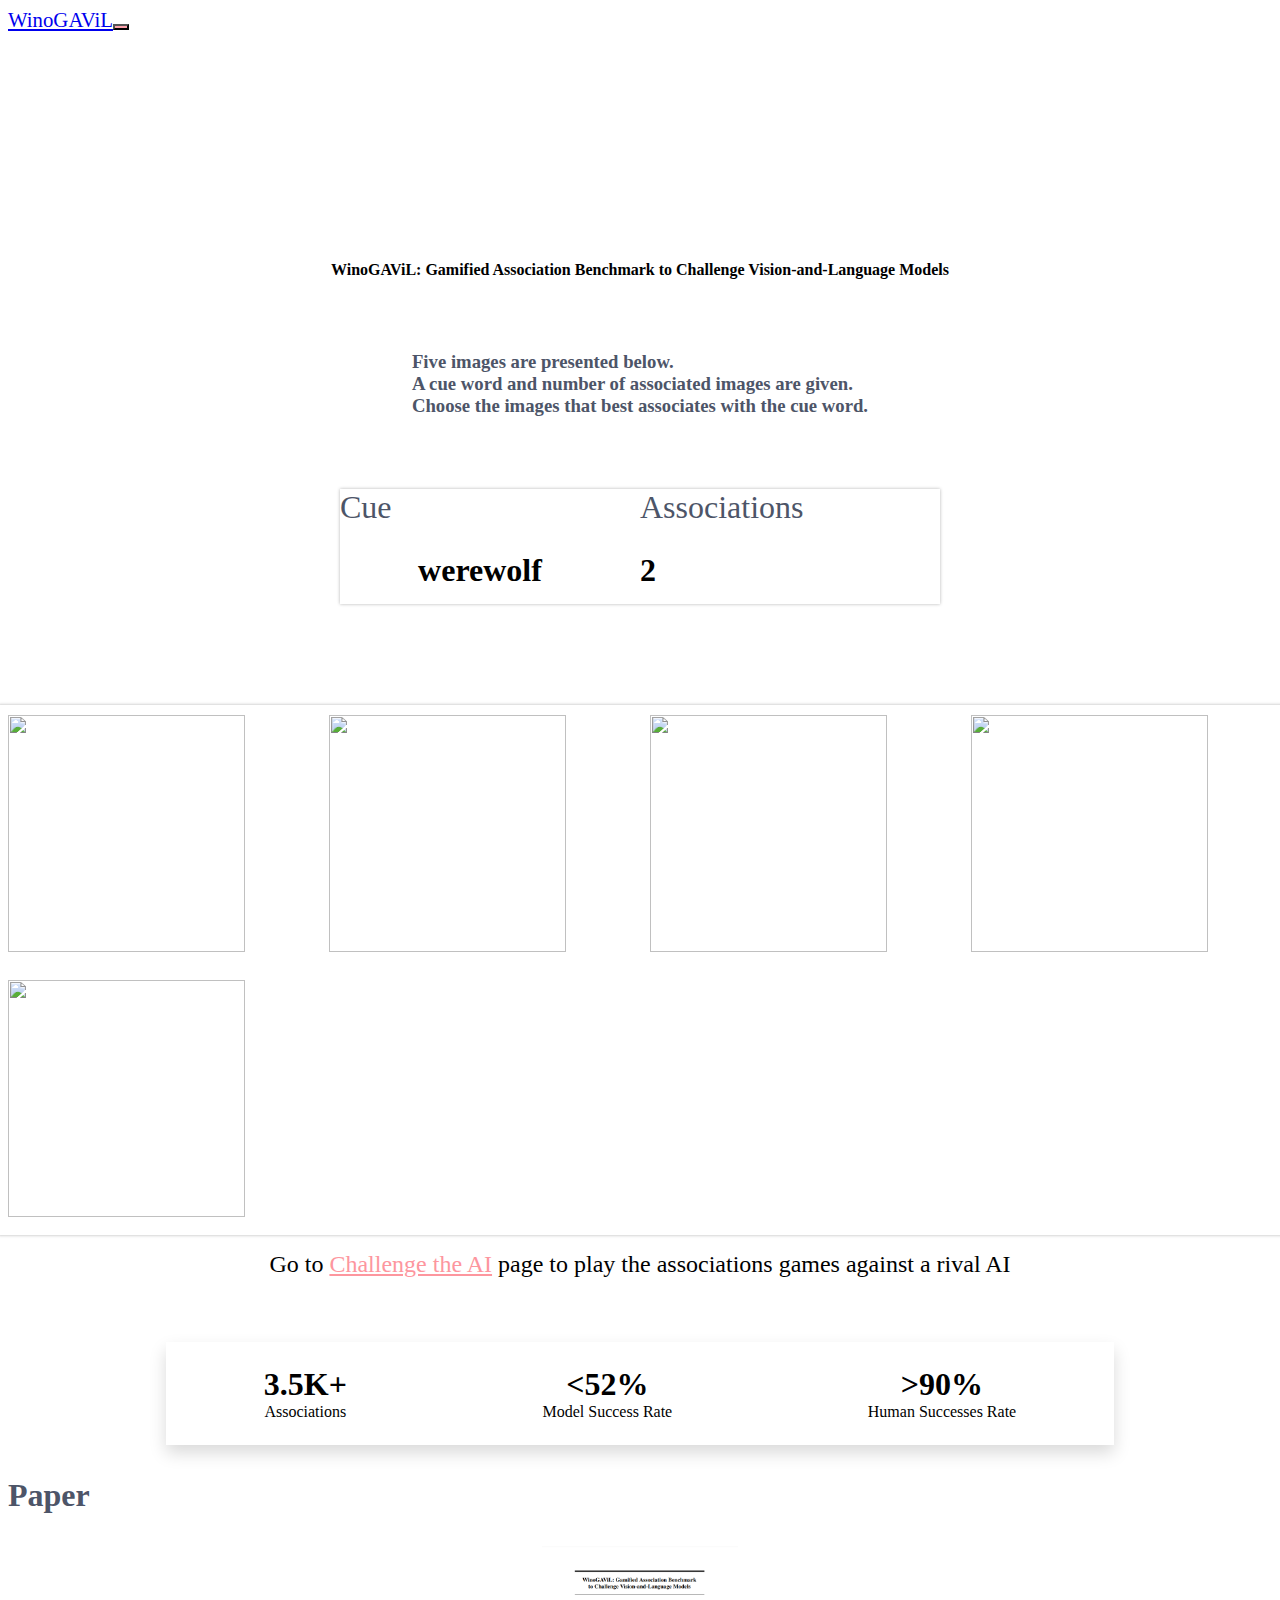
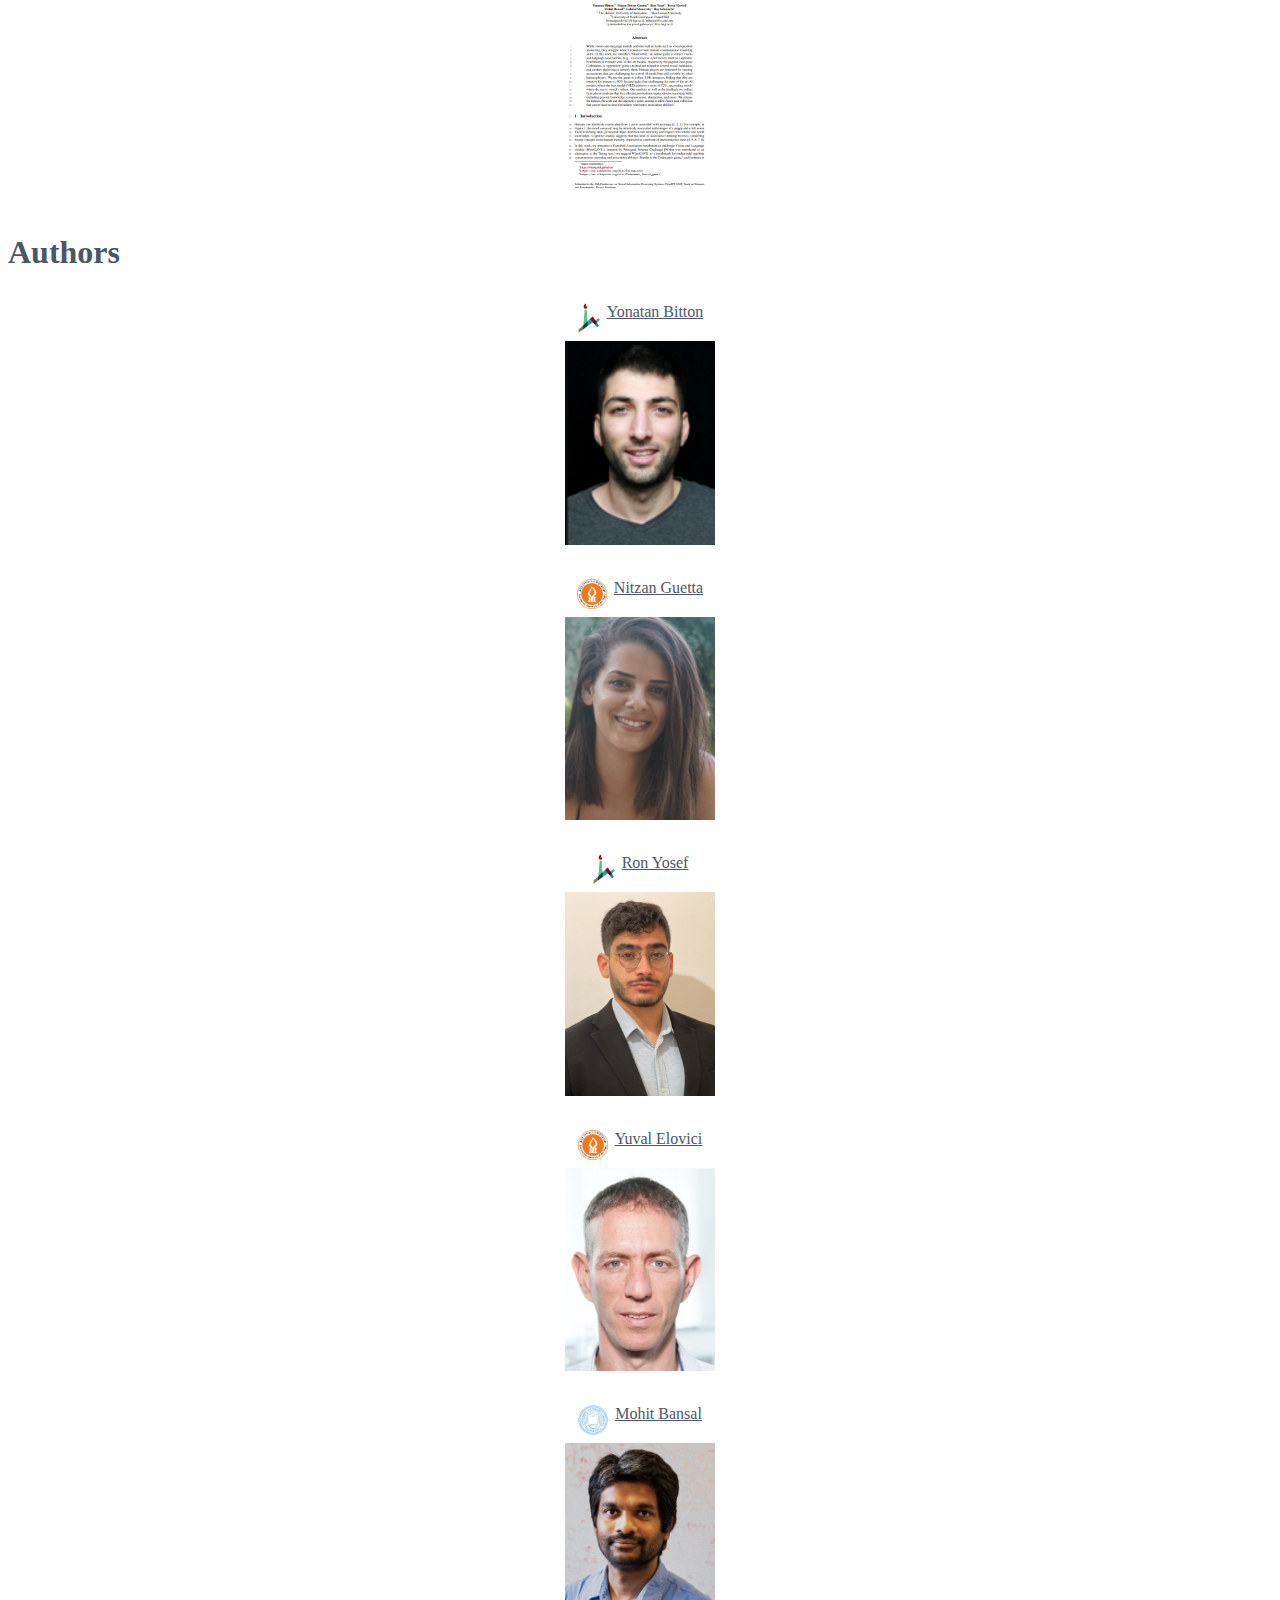
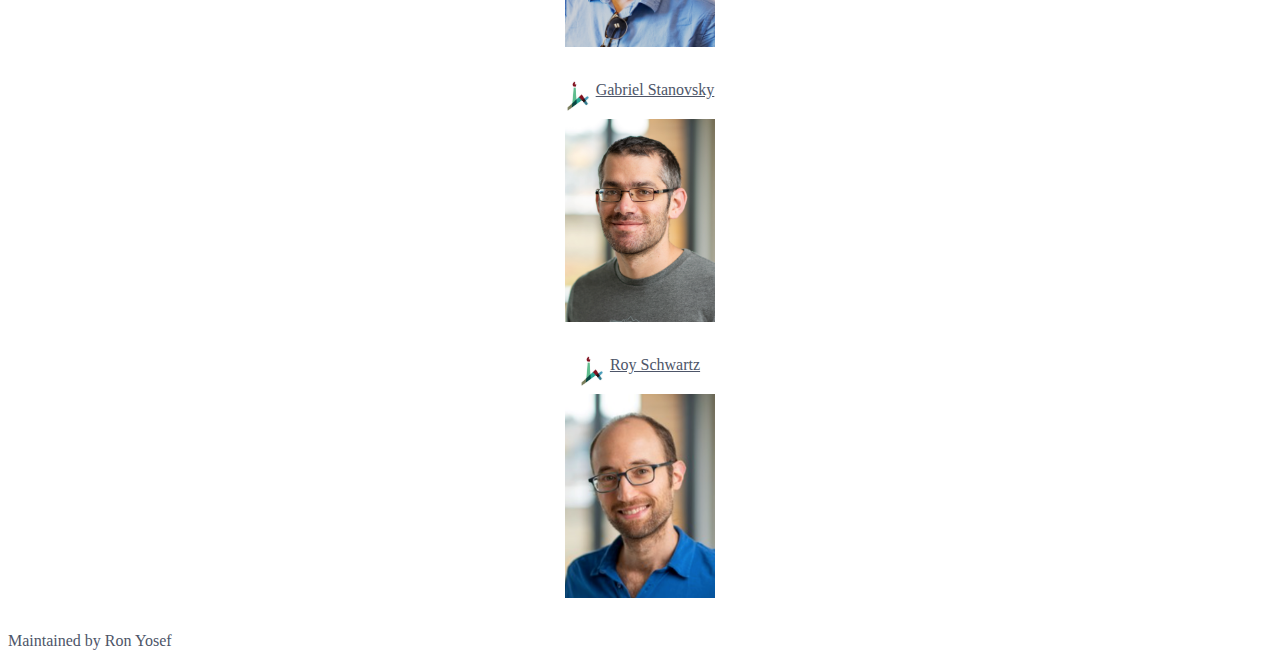
==== commit 868b940f: "works" ====
--- a/index.html
+++ b/index.html
@@ -41,10 +41,10 @@
     <!--     Fonts and icons     -->
     <link href="https://unpkg.com/@angular/material/prebuilt-themes/indigo-pink.css" rel="stylesheet">
 
-    <style type="text/css">@font-face{font-family:'Poppins';font-style:normal;font-weight:200;src:url(https://fonts.gstatic.com/s/poppins/v20/pxiByp8kv8JHgFVrLFj_Z1xlEw.woff) format('woff');}@font-face{font-family:'Poppins';font-style:normal;font-weight:300;src:url(https://fonts.gstatic.com/s/poppins/v20/pxiByp8kv8JHgFVrLDz8Z1xlEw.woff) format('woff');}@font-face{font-family:'Poppins';font-style:normal;font-weight:400;src:url(https://fonts.gstatic.com/s/poppins/v20/pxiEyp8kv8JHgFVrJJfedA.woff) format('woff');}@font-face{font-family:'Poppins';font-style:normal;font-weight:600;src:url(https://fonts.gstatic.com/s/poppins/v20/pxiByp8kv8JHgFVrLEj6Z1xlEw.woff) format('woff');}@font-face{font-family:'Poppins';font-style:normal;font-weight:700;src:url(https://fonts.gstatic.com/s/poppins/v20/pxiByp8kv8JHgFVrLCz7Z1xlEw.woff) format('woff');}@font-face{font-family:'Poppins';font-style:normal;font-weight:800;src:url(https://fonts.gstatic.com/s/poppins/v20/pxiByp8kv8JHgFVrLDD4Z1xlEw.woff) format('woff');}@font-face{font-family:'Poppins';font-style:normal;font-weight:200;src:url(https://fonts.gstatic.com/s/poppins/v20/pxiByp8kv8JHgFVrLFj_Z11lFd2JQEl8qw.woff2) format('woff2');unicode-range:U+0900-097F, U+1CD0-1CF6, U+1CF8-1CF9, U+200C-200D, U+20A8, U+20B9, U+25CC, U+A830-A839, U+A8E0-A8FB;}@font-face{font-family:'Poppins';font-style:normal;font-weight:200;src:url(https://fonts.gstatic.com/s/poppins/v20/pxiByp8kv8JHgFVrLFj_Z1JlFd2JQEl8qw.woff2) format('woff2');unicode-range:U+0100-024F, U+0259, U+1E00-1EFF, U+2020, U+20A0-20AB, U+20AD-20CF, U+2113, U+2C60-2C7F, U+A720-A7FF;}@font-face{font-family:'Poppins';font-style:normal;font-weight:200;src:url(https://fonts.gstatic.com/s/poppins/v20/pxiByp8kv8JHgFVrLFj_Z1xlFd2JQEk.woff2) format('woff2');unicode-range:U+0000-00FF, U+0131, U+0152-0153, U+02BB-02BC, U+02C6, U+02DA, U+02DC, U+2000-206F, U+2074, U+20AC, U+2122, U+2191, U+2193, U+2212, U+2215, U+FEFF, U+FFFD;}@font-face{font-family:'Poppins';font-style:normal;font-weight:300;src:url(https://fonts.gstatic.com/s/poppins/v20/pxiByp8kv8JHgFVrLDz8Z11lFd2JQEl8qw.woff2) format('woff2');unicode-range:U+0900-097F, U+1CD0-1CF6, U+1CF8-1CF9, U+200C-200D, U+20A8, U+20B9, U+25CC, U+A830-A839, U+A8E0-A8FB;}@font-face{font-family:'Poppins';font-style:normal;font-weight:300;src:url(https://fonts.gstatic.com/s/poppins/v20/pxiByp8kv8JHgFVrLDz8Z1JlFd2JQEl8qw.woff2) format('woff2');unicode-range:U+0100-024F, U+0259, U+1E00-1EFF, U+2020, U+20A0-20AB, U+20AD-20CF, U+2113, U+2C60-2C7F, U+A720-A7FF;}@font-face{font-family:'Poppins';font-style:normal;font-weight:300;src:url(https://fonts.gstatic.com/s/poppins/v20/pxiByp8kv8JHgFVrLDz8Z1xlFd2JQEk.woff2) format('woff2');unicode-range:U+0000-00FF, U+0131, U+0152-0153, U+02BB-02BC, U+02C6, U+02DA, U+02DC, U+2000-206F, U+2074, U+20AC, U+2122, U+2191, U+2193, U+2212, U+2215, U+FEFF, U+FFFD;}@font-face{font-family:'Poppins';font-style:normal;font-weight:400;src:url(https://fonts.gstatic.com/s/poppins/v20/pxiEyp8kv8JHgFVrJJbecnFHGPezSQ.woff2) format('woff2');unicode-range:U+0900-097F, U+1CD0-1CF6, U+1CF8-1CF9, U+200C-200D, U+20A8, U+20B9, U+25CC, U+A830-A839, U+A8E0-A8FB;}@font-face{font-family:'Poppins';font-style:normal;font-weight:400;src:url(https://fonts.gstatic.com/s/poppins/v20/pxiEyp8kv8JHgFVrJJnecnFHGPezSQ.woff2) format('woff2');unicode-range:U+0100-024F, U+0259, U+1E00-1EFF, U+2020, U+20A0-20AB, U+20AD-20CF, U+2113, U+2C60-2C7F, U+A720-A7FF;}@font-face{font-family:'Poppins';font-style:normal;font-weight:400;src:url(https://fonts.gstatic.com/s/poppins/v20/pxiEyp8kv8JHgFVrJJfecnFHGPc.woff2) format('woff2');unicode-range:U+0000-00FF, U+0131, U+0152-0153, U+02BB-02BC, U+02C6, U+02DA, U+02DC, U+2000-206F, U+2074, U+20AC, U+2122, U+2191, U+2193, U+2212, U+2215, U+FEFF, U+FFFD;}@font-face{font-family:'Poppins';font-style:normal;font-weight:600;src:url(https://fonts.gstatic.com/s/poppins/v20/pxiByp8kv8JHgFVrLEj6Z11lFd2JQEl8qw.woff2) format('woff2');unicode-range:U+0900-097F, U+1CD0-1CF6, U+1CF8-1CF9, U+200C-200D, U+20A8, U+20B9, U+25CC, U+A830-A839, U+A8E0-A8FB;}@font-face{font-family:'Poppins';font-style:normal;font-weight:600;src:url(https://fonts.gstatic.com/s/poppins/v20/pxiByp8kv8JHgFVrLEj6Z1JlFd2JQEl8qw.woff2) format('woff2');unicode-range:U+0100-024F, U+0259, U+1E00-1EFF, U+2020, U+20A0-20AB, U+20AD-20CF, U+2113, U+2C60-2C7F, U+A720-A7FF;}@font-face{font-family:'Poppins';font-style:normal;font-weight:600;src:url(https://fonts.gstatic.com/s/poppins/v20/pxiByp8kv8JHgFVrLEj6Z1xlFd2JQEk.woff2) format('woff2');unicode-range:U+0000-00FF, U+0131, U+0152-0153, U+02BB-02BC, U+02C6, U+02DA, U+02DC, U+2000-206F, U+2074, U+20AC, U+2122, U+2191, U+2193, U+2212, U+2215, U+FEFF, U+FFFD;}@font-face{font-family:'Poppins';font-style:normal;font-weight:700;src:url(https://fonts.gstatic.com/s/poppins/v20/pxiByp8kv8JHgFVrLCz7Z11lFd2JQEl8qw.woff2) format('woff2');unicode-range:U+0900-097F, U+1CD0-1CF6, U+1CF8-1CF9, U+200C-200D, U+20A8, U+20B9, U+25CC, U+A830-A839, U+A8E0-A8FB;}@font-face{font-family:'Poppins';font-style:normal;font-weight:700;src:url(https://fonts.gstatic.com/s/poppins/v20/pxiByp8kv8JHgFVrLCz7Z1JlFd2JQEl8qw.woff2) format('woff2');unicode-range:U+0100-024F, U+0259, U+1E00-1EFF, U+2020, U+20A0-20AB, U+20AD-20CF, U+2113, U+2C60-2C7F, U+A720-A7FF;}@font-face{font-family:'Poppins';font-style:normal;font-weight:700;src:url(https://fonts.gstatic.com/s/poppins/v20/pxiByp8kv8JHgFVrLCz7Z1xlFd2JQEk.woff2) format('woff2');unicode-range:U+0000-00FF, U+0131, U+0152-0153, U+02BB-02BC, U+02C6, U+02DA, U+02DC, U+2000-206F, U+2074, U+20AC, U+2122, U+2191, U+2193, U+2212, U+2215, U+FEFF, U+FFFD;}@font-face{font-family:'Poppins';font-style:normal;font-weight:800;src:url(https://fonts.gstatic.com/s/poppins/v20/pxiByp8kv8JHgFVrLDD4Z11lFd2JQEl8qw.woff2) format('woff2');unicode-range:U+0900-097F, U+1CD0-1CF6, U+1CF8-1CF9, U+200C-200D, U+20A8, U+20B9, U+25CC, U+A830-A839, U+A8E0-A8FB;}@font-face{font-family:'Poppins';font-style:normal;font-weight:800;src:url(https://fonts.gstatic.com/s/poppins/v20/pxiByp8kv8JHgFVrLDD4Z1JlFd2JQEl8qw.woff2) format('woff2');unicode-range:U+0100-024F, U+0259, U+1E00-1EFF, U+2020, U+20A0-20AB, U+20AD-20CF, U+2113, U+2C60-2C7F, U+A720-A7FF;}@font-face{font-family:'Poppins';font-style:normal;font-weight:800;src:url(https://fonts.gstatic.com/s/poppins/v20/pxiByp8kv8JHgFVrLDD4Z1xlFd2JQEk.woff2) format('woff2');unicode-range:U+0000-00FF, U+0131, U+0152-0153, U+02BB-02BC, U+02C6, U+02DA, U+02DC, U+2000-206F, U+2074, U+20AC, U+2122, U+2191, U+2193, U+2212, U+2215, U+FEFF, U+FFFD;}</style>
+    <style type="text/css">@font-face{font-family:'Poppins';font-style:normal;font-weight:200;src:url(https://fonts.gstatic.com/s/poppins/v19/pxiByp8kv8JHgFVrLFj_Z1xlEw.woff) format('woff');}@font-face{font-family:'Poppins';font-style:normal;font-weight:300;src:url(https://fonts.gstatic.com/s/poppins/v19/pxiByp8kv8JHgFVrLDz8Z1xlEw.woff) format('woff');}@font-face{font-family:'Poppins';font-style:normal;font-weight:400;src:url(https://fonts.gstatic.com/s/poppins/v19/pxiEyp8kv8JHgFVrJJfedA.woff) format('woff');}@font-face{font-family:'Poppins';font-style:normal;font-weight:600;src:url(https://fonts.gstatic.com/s/poppins/v19/pxiByp8kv8JHgFVrLEj6Z1xlEw.woff) format('woff');}@font-face{font-family:'Poppins';font-style:normal;font-weight:700;src:url(https://fonts.gstatic.com/s/poppins/v19/pxiByp8kv8JHgFVrLCz7Z1xlEw.woff) format('woff');}@font-face{font-family:'Poppins';font-style:normal;font-weight:800;src:url(https://fonts.gstatic.com/s/poppins/v19/pxiByp8kv8JHgFVrLDD4Z1xlEw.woff) format('woff');}@font-face{font-family:'Poppins';font-style:normal;font-weight:200;src:url(https://fonts.gstatic.com/s/poppins/v19/pxiByp8kv8JHgFVrLFj_Z11lFd2JQEl8qw.woff2) format('woff2');unicode-range:U+0900-097F, U+1CD0-1CF6, U+1CF8-1CF9, U+200C-200D, U+20A8, U+20B9, U+25CC, U+A830-A839, U+A8E0-A8FB;}@font-face{font-family:'Poppins';font-style:normal;font-weight:200;src:url(https://fonts.gstatic.com/s/poppins/v19/pxiByp8kv8JHgFVrLFj_Z1JlFd2JQEl8qw.woff2) format('woff2');unicode-range:U+0100-024F, U+0259, U+1E00-1EFF, U+2020, U+20A0-20AB, U+20AD-20CF, U+2113, U+2C60-2C7F, U+A720-A7FF;}@font-face{font-family:'Poppins';font-style:normal;font-weight:200;src:url(https://fonts.gstatic.com/s/poppins/v19/pxiByp8kv8JHgFVrLFj_Z1xlFd2JQEk.woff2) format('woff2');unicode-range:U+0000-00FF, U+0131, U+0152-0153, U+02BB-02BC, U+02C6, U+02DA, U+02DC, U+2000-206F, U+2074, U+20AC, U+2122, U+2191, U+2193, U+2212, U+2215, U+FEFF, U+FFFD;}@font-face{font-family:'Poppins';font-style:normal;font-weight:300;src:url(https://fonts.gstatic.com/s/poppins/v19/pxiByp8kv8JHgFVrLDz8Z11lFd2JQEl8qw.woff2) format('woff2');unicode-range:U+0900-097F, U+1CD0-1CF6, U+1CF8-1CF9, U+200C-200D, U+20A8, U+20B9, U+25CC, U+A830-A839, U+A8E0-A8FB;}@font-face{font-family:'Poppins';font-style:normal;font-weight:300;src:url(https://fonts.gstatic.com/s/poppins/v19/pxiByp8kv8JHgFVrLDz8Z1JlFd2JQEl8qw.woff2) format('woff2');unicode-range:U+0100-024F, U+0259, U+1E00-1EFF, U+2020, U+20A0-20AB, U+20AD-20CF, U+2113, U+2C60-2C7F, U+A720-A7FF;}@font-face{font-family:'Poppins';font-style:normal;font-weight:300;src:url(https://fonts.gstatic.com/s/poppins/v19/pxiByp8kv8JHgFVrLDz8Z1xlFd2JQEk.woff2) format('woff2');unicode-range:U+0000-00FF, U+0131, U+0152-0153, U+02BB-02BC, U+02C6, U+02DA, U+02DC, U+2000-206F, U+2074, U+20AC, U+2122, U+2191, U+2193, U+2212, U+2215, U+FEFF, U+FFFD;}@font-face{font-family:'Poppins';font-style:normal;font-weight:400;src:url(https://fonts.gstatic.com/s/poppins/v19/pxiEyp8kv8JHgFVrJJbecnFHGPezSQ.woff2) format('woff2');unicode-range:U+0900-097F, U+1CD0-1CF6, U+1CF8-1CF9, U+200C-200D, U+20A8, U+20B9, U+25CC, U+A830-A839, U+A8E0-A8FB;}@font-face{font-family:'Poppins';font-style:normal;font-weight:400;src:url(https://fonts.gstatic.com/s/poppins/v19/pxiEyp8kv8JHgFVrJJnecnFHGPezSQ.woff2) format('woff2');unicode-range:U+0100-024F, U+0259, U+1E00-1EFF, U+2020, U+20A0-20AB, U+20AD-20CF, U+2113, U+2C60-2C7F, U+A720-A7FF;}@font-face{font-family:'Poppins';font-style:normal;font-weight:400;src:url(https://fonts.gstatic.com/s/poppins/v19/pxiEyp8kv8JHgFVrJJfecnFHGPc.woff2) format('woff2');unicode-range:U+0000-00FF, U+0131, U+0152-0153, U+02BB-02BC, U+02C6, U+02DA, U+02DC, U+2000-206F, U+2074, U+20AC, U+2122, U+2191, U+2193, U+2212, U+2215, U+FEFF, U+FFFD;}@font-face{font-family:'Poppins';font-style:normal;font-weight:600;src:url(https://fonts.gstatic.com/s/poppins/v19/pxiByp8kv8JHgFVrLEj6Z11lFd2JQEl8qw.woff2) format('woff2');unicode-range:U+0900-097F, U+1CD0-1CF6, U+1CF8-1CF9, U+200C-200D, U+20A8, U+20B9, U+25CC, U+A830-A839, U+A8E0-A8FB;}@font-face{font-family:'Poppins';font-style:normal;font-weight:600;src:url(https://fonts.gstatic.com/s/poppins/v19/pxiByp8kv8JHgFVrLEj6Z1JlFd2JQEl8qw.woff2) format('woff2');unicode-range:U+0100-024F, U+0259, U+1E00-1EFF, U+2020, U+20A0-20AB, U+20AD-20CF, U+2113, U+2C60-2C7F, U+A720-A7FF;}@font-face{font-family:'Poppins';font-style:normal;font-weight:600;src:url(https://fonts.gstatic.com/s/poppins/v19/pxiByp8kv8JHgFVrLEj6Z1xlFd2JQEk.woff2) format('woff2');unicode-range:U+0000-00FF, U+0131, U+0152-0153, U+02BB-02BC, U+02C6, U+02DA, U+02DC, U+2000-206F, U+2074, U+20AC, U+2122, U+2191, U+2193, U+2212, U+2215, U+FEFF, U+FFFD;}@font-face{font-family:'Poppins';font-style:normal;font-weight:700;src:url(https://fonts.gstatic.com/s/poppins/v19/pxiByp8kv8JHgFVrLCz7Z11lFd2JQEl8qw.woff2) format('woff2');unicode-range:U+0900-097F, U+1CD0-1CF6, U+1CF8-1CF9, U+200C-200D, U+20A8, U+20B9, U+25CC, U+A830-A839, U+A8E0-A8FB;}@font-face{font-family:'Poppins';font-style:normal;font-weight:700;src:url(https://fonts.gstatic.com/s/poppins/v19/pxiByp8kv8JHgFVrLCz7Z1JlFd2JQEl8qw.woff2) format('woff2');unicode-range:U+0100-024F, U+0259, U+1E00-1EFF, U+2020, U+20A0-20AB, U+20AD-20CF, U+2113, U+2C60-2C7F, U+A720-A7FF;}@font-face{font-family:'Poppins';font-style:normal;font-weight:700;src:url(https://fonts.gstatic.com/s/poppins/v19/pxiByp8kv8JHgFVrLCz7Z1xlFd2JQEk.woff2) format('woff2');unicode-range:U+0000-00FF, U+0131, U+0152-0153, U+02BB-02BC, U+02C6, U+02DA, U+02DC, U+2000-206F, U+2074, U+20AC, U+2122, U+2191, U+2193, U+2212, U+2215, U+FEFF, U+FFFD;}@font-face{font-family:'Poppins';font-style:normal;font-weight:800;src:url(https://fonts.gstatic.com/s/poppins/v19/pxiByp8kv8JHgFVrLDD4Z11lFd2JQEl8qw.woff2) format('woff2');unicode-range:U+0900-097F, U+1CD0-1CF6, U+1CF8-1CF9, U+200C-200D, U+20A8, U+20B9, U+25CC, U+A830-A839, U+A8E0-A8FB;}@font-face{font-family:'Poppins';font-style:normal;font-weight:800;src:url(https://fonts.gstatic.com/s/poppins/v19/pxiByp8kv8JHgFVrLDD4Z1JlFd2JQEl8qw.woff2) format('woff2');unicode-range:U+0100-024F, U+0259, U+1E00-1EFF, U+2020, U+20A0-20AB, U+20AD-20CF, U+2113, U+2C60-2C7F, U+A720-A7FF;}@font-face{font-family:'Poppins';font-style:normal;font-weight:800;src:url(https://fonts.gstatic.com/s/poppins/v19/pxiByp8kv8JHgFVrLDD4Z1xlFd2JQEk.woff2) format('woff2');unicode-range:U+0000-00FF, U+0131, U+0152-0153, U+02BB-02BC, U+02C6, U+02DA, U+02DC, U+2000-206F, U+2074, U+20AC, U+2122, U+2191, U+2193, U+2212, U+2215, U+FEFF, U+FFFD;}</style>
     <script src="https://kit.fontawesome.com/ccc077665f.js" crossorigin="anonymous"></script>
-  <link rel="stylesheet" href="styles.95063a6a076024199016.css"></head>
+  <link rel="stylesheet" href="styles.505c4299d24053982b66.css"></head>
   <body>
     <app-root></app-root>
-  <script src="runtime-es2015.b19142de9d31634dd376.js" type="module"></script><script src="runtime-es5.b19142de9d31634dd376.js" nomodule="" defer=""></script><script src="polyfills-es5.5ba85672ff44aabfd56e.js" nomodule="" defer=""></script><script src="polyfills-es2015.fab970680b4248379cdc.js" type="module"></script><script src="main-es2015.4ed0705522bf175a1839.js" type="module"></script><script src="main-es5.4ed0705522bf175a1839.js" nomodule="" defer=""></script></body>
+  <script src="runtime-es2015.b19142de9d31634dd376.js" type="module"></script><script src="runtime-es5.b19142de9d31634dd376.js" nomodule="" defer=""></script><script src="polyfills-es5.5ba85672ff44aabfd56e.js" nomodule="" defer=""></script><script src="polyfills-es2015.fab970680b4248379cdc.js" type="module"></script><script src="main-es2015.aa1bd8bdc1520b44da79.js" type="module"></script><script src="main-es5.aa1bd8bdc1520b44da79.js" nomodule="" defer=""></script></body>
 </html>
